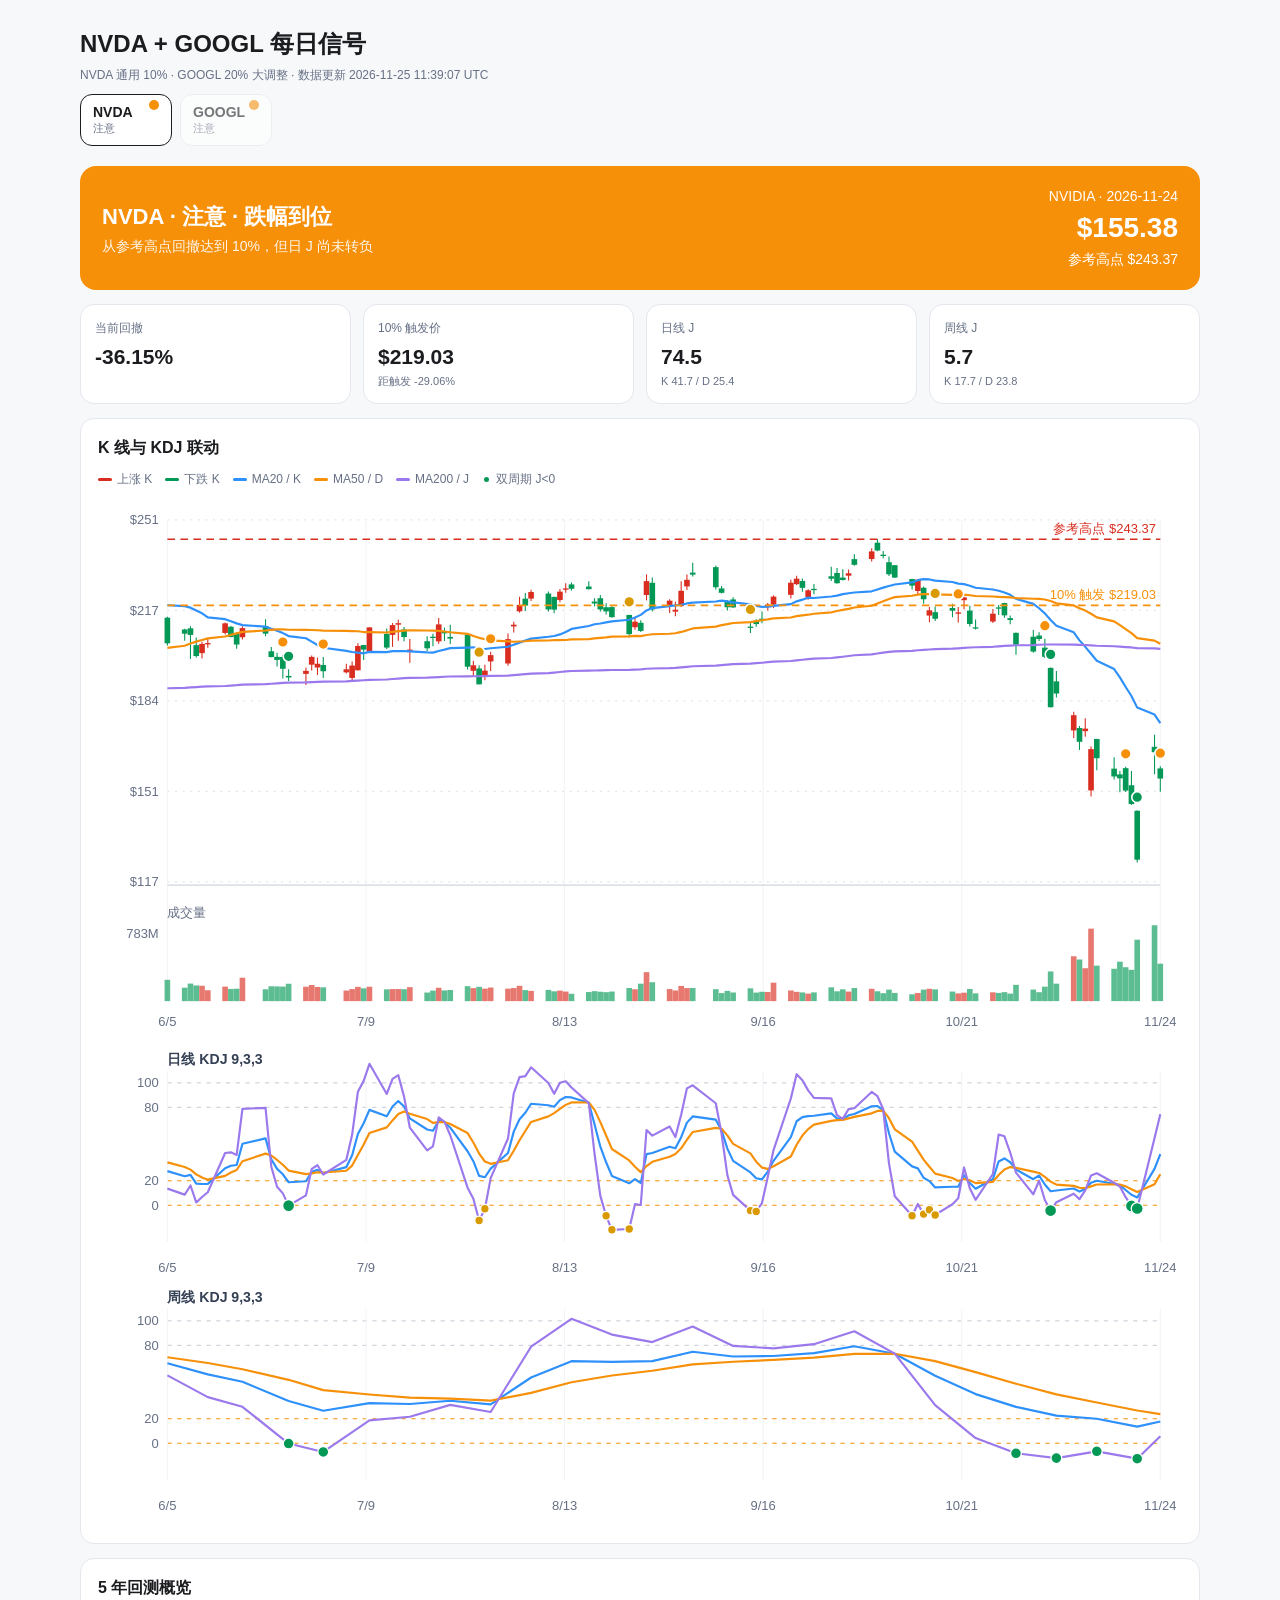
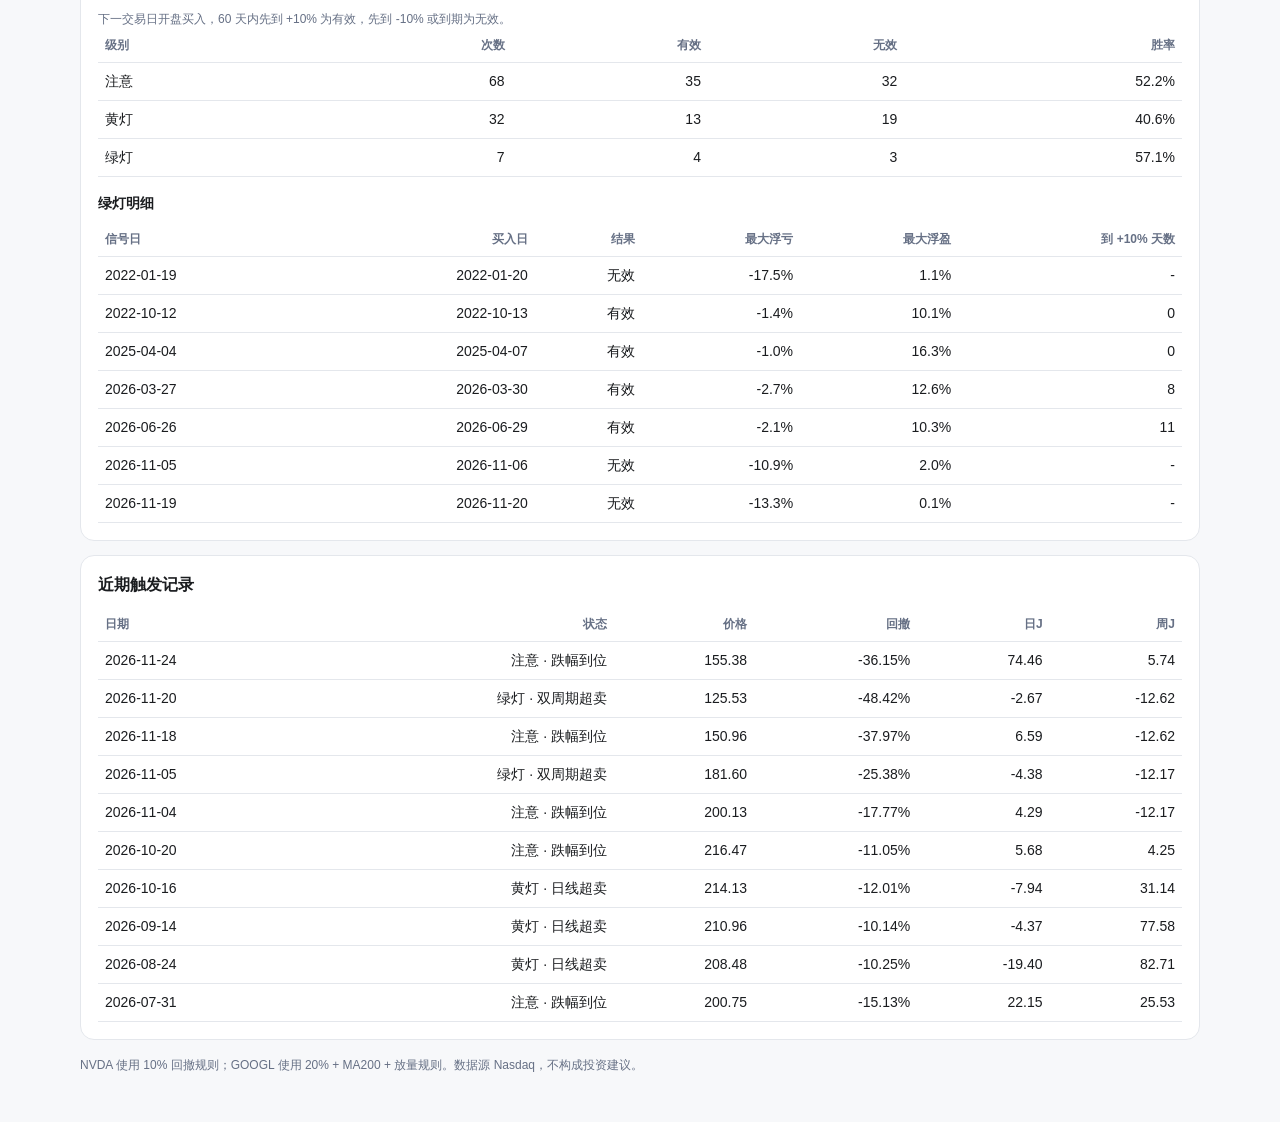
==== signal-dashboard/docs/nvda-googl-dashboard.html @ a25a8b91 "chore(signal): update NVDA GOOGL dashboard" ====
<!doctype html>
<html lang="zh-CN"><head><meta charset="utf-8"><meta name="viewport" content="width=device-width,initial-scale=1,viewport-fit=cover">
<meta name="theme-color" content="#111318"><meta name="apple-mobile-web-app-capable" content="yes">
<meta name="apple-mobile-web-app-status-bar-style" content="black-translucent"><meta name="apple-mobile-web-app-title" content="NVDA/GOOGL">
<link rel="manifest" href="nvda-googl-manifest.webmanifest"><link rel="apple-touch-icon" href="icon-192.png">
<title>NVDA + GOOGL 每日信号</title>
<style>
:root{color-scheme:light dark;--bg:light-dark(#f7f8fa,#111318);--panel:light-dark(#fff,#1b1d23);--text:light-dark(#1a1c1f,#f5f6f7);--muted:light-dark(#667085,#a6acb8);--line:light-dark(#e4e7ec,#30343d)}
*{box-sizing:border-box}body{margin:0;padding:26px 16px 48px;background:var(--bg);color:var(--text);font:14px/1.5 -apple-system,BlinkMacSystemFont,"Segoe UI","PingFang SC",sans-serif}
.wrap{max-width:1120px;margin:0 auto}h1{margin:0 0 4px;font-size:24px}.sub{color:var(--muted);font-size:12px}header{margin-bottom:16px}.tabs{display:flex;gap:8px;overflow-x:auto;padding:10px 0 4px}
.tab{appearance:none;border:1px solid var(--line);background:var(--panel);color:var(--text);border-radius:12px;padding:9px 12px;min-width:92px;text-align:left;cursor:pointer;opacity:.58}.tab.active{opacity:1;border-color:currentColor}.tab b{display:block;font-size:14px}.tab small{color:var(--muted)}.tab-dot{float:right;width:10px;height:10px;border-radius:50%;margin-top:-20px}
.status{display:flex;align-items:center;justify-content:space-between;gap:18px;padding:20px 22px;border-radius:16px;color:#fff;margin-bottom:14px}.status h2{margin:0 0 3px;font-size:22px}.status p{margin:0;opacity:.93}.price{text-align:right;white-space:nowrap}.price strong{display:block;font-size:28px}
.grid{display:grid;grid-template-columns:repeat(4,minmax(0,1fr));gap:12px;margin-bottom:14px}.card,section{background:var(--panel);border:1px solid var(--line);border-radius:14px}.card{padding:14px}.card .label{color:var(--muted);font-size:12px}.card .value{font-size:21px;font-weight:650;margin-top:4px}.card .note{color:var(--muted);font-size:11px}
section{padding:17px;margin-top:14px;overflow-x:auto}section h3{margin:0 0 10px;font-size:16px}section h4{margin:16px 0 8px;font-size:14px}table{width:100%;border-collapse:collapse;font-variant-numeric:tabular-nums}th,td{padding:8px 7px;border-bottom:1px solid var(--line);text-align:right;white-space:nowrap}th:first-child,td:first-child{text-align:left}th{color:var(--muted);font-size:12px}
.chart-legend{display:flex;flex-wrap:wrap;gap:13px;color:var(--muted);font-size:12px;margin-bottom:8px}.chart-legend span{display:inline-flex;align-items:center;gap:5px}.chart-legend i{width:14px;height:3px;border-radius:2px}.chart-legend i.ring{width:9px;height:9px;border:2px solid #fff;border-radius:50%}.chart-scroll{overflow-x:auto}.chart-scroll svg{display:block;min-width:760px;width:100%;height:auto}
.muted{color:var(--muted)}footer{color:var(--muted);font-size:12px;margin-top:16px}
@media(max-width:760px){body{padding:18px 10px 36px}.grid{grid-template-columns:repeat(2,minmax(0,1fr))}.status{align-items:flex-start;flex-direction:column}.price{text-align:left}.tab{min-width:82px}}
@media(max-width:480px){.grid{grid-template-columns:1fr}}
</style></head><body><div class="wrap"><header><h1>NVDA + GOOGL 每日信号</h1><div class="sub">NVDA 通用 10% · GOOGL 20% 大调整 · 数据更新 2026-11-25 11:39:07 UTC</div><div class="tabs"><button type="button" class="tab active" data-symbol="NVDA"><b>NVDA</b><span class="tab-dot" style="background:#f79009"></span><small>注意</small></button><button type="button" class="tab" data-symbol="GOOGL"><b>GOOGL</b><span class="tab-dot" style="background:#f79009"></span><small>注意</small></button></div></header>
<div class="panel" data-panel="NVDA">
  <div class="status" style="background:#f79009">
    <div><h2>NVDA · 注意 · 跌幅到位</h2><p>从参考高点回撤达到 10%，但日 J 尚未转负</p></div>
    <div class="price"><span>NVIDIA · 2026-11-24</span><strong>$155.38</strong><span>参考高点 $243.37</span></div>
  </div>
  <div class="grid">
    <div class="card"><div class="label">当前回撤</div><div class="value">-36.15%</div></div>
    <div class="card"><div class="label">10% 触发价</div><div class="value">$219.03</div><div class="note">距触发 -29.06%</div></div>
    <div class="card"><div class="label">日线 J</div><div class="value">74.5</div><div class="note">K 41.7 / D 25.4</div></div>
    <div class="card"><div class="label">周线 J</div><div class="value">5.7</div><div class="note">K 17.7 / D 23.8</div></div>
  </div>
  <section><h3>K 线与 KDJ 联动</h3><div class="chart-legend">
    <span><i style="background:#d92d20"></i>上涨 K</span><span><i style="background:#039855"></i>下跌 K</span>
    <span><i style="background:#2e90fa"></i>MA20 / K</span><span><i style="background:#f79009"></i>MA50 / D</span>
    <span><i style="background:#9b79ec"></i>MA200 / J</span><span><i class="ring" style="background:#039855"></i>双周期 J&lt;0</span>
  </div><div class="chart-scroll"><svg viewBox="0 0 1000 510" role="img" aria-label="NVDA 日K线、成交量、均线和信号"><rect x="0" y="0" width="1000" height="510" fill="transparent"/><line x1="64" y1="356.00" x2="980" y2="356.00" stroke="#e4e7ec" stroke-width="1" stroke-dasharray="2 5"/><text x="56" y="360.00" text-anchor="end" font-size="12" fill="#667085">$117</text><line x1="64" y1="272.50" x2="980" y2="272.50" stroke="#e4e7ec" stroke-width="1" stroke-dasharray="2 5"/><text x="56" y="276.50" text-anchor="end" font-size="12" fill="#667085">$151</text><line x1="64" y1="189.00" x2="980" y2="189.00" stroke="#e4e7ec" stroke-width="1" stroke-dasharray="2 5"/><text x="56" y="193.00" text-anchor="end" font-size="12" fill="#667085">$184</text><line x1="64" y1="105.50" x2="980" y2="105.50" stroke="#e4e7ec" stroke-width="1" stroke-dasharray="2 5"/><text x="56" y="109.50" text-anchor="end" font-size="12" fill="#667085">$217</text><line x1="64" y1="22.00" x2="980" y2="22.00" stroke="#e4e7ec" stroke-width="1" stroke-dasharray="2 5"/><text x="56" y="26.00" text-anchor="end" font-size="12" fill="#667085">$251</text><line x1="64.00" y1="22" x2="64.00" y2="466" stroke="#f2f4f7" stroke-width="1"/><text x="64.00" y="489" text-anchor="middle" font-size="12" fill="#667085">6/5</text><line x1="247.20" y1="22" x2="247.20" y2="466" stroke="#f2f4f7" stroke-width="1"/><text x="247.20" y="489" text-anchor="middle" font-size="12" fill="#667085">7/9</text><line x1="430.40" y1="22" x2="430.40" y2="466" stroke="#f2f4f7" stroke-width="1"/><text x="430.40" y="489" text-anchor="middle" font-size="12" fill="#667085">8/13</text><line x1="613.60" y1="22" x2="613.60" y2="466" stroke="#f2f4f7" stroke-width="1"/><text x="613.60" y="489" text-anchor="middle" font-size="12" fill="#667085">9/16</text><line x1="796.80" y1="22" x2="796.80" y2="466" stroke="#f2f4f7" stroke-width="1"/><text x="796.80" y="489" text-anchor="middle" font-size="12" fill="#667085">10/21</text><line x1="980.00" y1="22" x2="980.00" y2="466" stroke="#f2f4f7" stroke-width="1"/><text x="980.00" y="489" text-anchor="middle" font-size="12" fill="#667085">11/24</text><line x1="64.00" y1="111.39" x2="64.00" y2="137.83" stroke="#039855" stroke-width="1"/><rect x="61.40" y="112.25" width="5.19" height="23.66" fill="#039855"/><line x1="79.98" y1="122.43" x2="79.98" y2="133.64" stroke="#039855" stroke-width="1"/><rect x="77.38" y="123.16" width="5.19" height="3.86" fill="#039855"/><line x1="85.30" y1="120.10" x2="85.30" y2="150.35" stroke="#039855" stroke-width="1"/><rect x="82.71" y="122.07" width="5.19" height="6.08" fill="#039855"/><line x1="90.63" y1="130.58" x2="90.63" y2="148.90" stroke="#039855" stroke-width="1"/><rect x="88.03" y="137.58" width="5.19" height="10.06" fill="#039855"/><line x1="95.95" y1="134.50" x2="95.95" y2="149.85" stroke="#d92d20" stroke-width="1"/><rect x="93.36" y="136.48" width="5.19" height="8.48" fill="#d92d20"/><line x1="101.28" y1="130.96" x2="101.28" y2="140.07" stroke="#d92d20" stroke-width="1"/><rect x="98.68" y="135.68" width="5.19" height="1.20" fill="#d92d20"/><line x1="117.26" y1="116.81" x2="117.26" y2="127.77" stroke="#d92d20" stroke-width="1"/><rect x="114.66" y="117.46" width="5.19" height="8.86" fill="#d92d20"/><line x1="122.58" y1="119.87" x2="122.58" y2="130.41" stroke="#039855" stroke-width="1"/><rect x="119.99" y="120.65" width="5.19" height="9.46" fill="#039855"/><line x1="127.91" y1="125.59" x2="127.91" y2="140.97" stroke="#039855" stroke-width="1"/><rect x="125.31" y="127.30" width="5.19" height="9.73" fill="#039855"/><line x1="133.23" y1="120.12" x2="133.23" y2="132.39" stroke="#d92d20" stroke-width="1"/><rect x="130.64" y="121.88" width="5.19" height="8.43" fill="#d92d20"/><line x1="154.53" y1="113.60" x2="154.53" y2="129.33" stroke="#039855" stroke-width="1"/><rect x="151.94" y="120.00" width="5.19" height="7.00" fill="#039855"/><line x1="159.86" y1="139.24" x2="159.86" y2="148.70" stroke="#039855" stroke-width="1"/><rect x="157.27" y="143.25" width="5.19" height="5.34" fill="#039855"/><line x1="165.19" y1="144.51" x2="165.19" y2="157.28" stroke="#039855" stroke-width="1"/><rect x="162.59" y="148.40" width="5.19" height="2.81" fill="#039855"/><line x1="170.51" y1="146.69" x2="170.51" y2="168.44" stroke="#039855" stroke-width="1"/><rect x="167.92" y="148.50" width="5.19" height="10.89" fill="#039855"/><line x1="175.84" y1="159.86" x2="175.84" y2="170.72" stroke="#039855" stroke-width="1"/><rect x="173.24" y="165.96" width="5.19" height="1.48" fill="#039855"/><line x1="191.81" y1="158.28" x2="191.81" y2="174.29" stroke="#d92d20" stroke-width="1"/><rect x="189.22" y="161.32" width="5.19" height="2.81" fill="#d92d20"/><line x1="197.14" y1="147.12" x2="197.14" y2="160.96" stroke="#d92d20" stroke-width="1"/><rect x="194.54" y="148.47" width="5.19" height="7.15" fill="#d92d20"/><line x1="202.47" y1="149.07" x2="202.47" y2="165.13" stroke="#d92d20" stroke-width="1"/><rect x="199.87" y="154.77" width="5.19" height="3.46" fill="#d92d20"/><line x1="207.79" y1="148.56" x2="207.79" y2="167.89" stroke="#039855" stroke-width="1"/><rect x="205.20" y="155.87" width="5.19" height="5.80" fill="#039855"/><line x1="229.09" y1="154.84" x2="229.09" y2="163.77" stroke="#d92d20" stroke-width="1"/><rect x="226.50" y="159.86" width="5.19" height="2.83" fill="#d92d20"/><line x1="234.42" y1="152.69" x2="234.42" y2="170.92" stroke="#d92d20" stroke-width="1"/><rect x="231.82" y="156.40" width="5.19" height="11.44" fill="#d92d20"/><line x1="239.74" y1="135.75" x2="239.74" y2="161.09" stroke="#d92d20" stroke-width="1"/><rect x="237.15" y="138.36" width="5.19" height="22.43" fill="#d92d20"/><line x1="245.07" y1="137.19" x2="245.07" y2="151.31" stroke="#039855" stroke-width="1"/><rect x="242.47" y="137.51" width="5.19" height="4.21" fill="#039855"/><line x1="250.40" y1="121.10" x2="250.40" y2="143.88" stroke="#d92d20" stroke-width="1"/><rect x="247.80" y="121.20" width="5.19" height="22.48" fill="#d92d20"/><line x1="266.37" y1="122.18" x2="266.37" y2="141.17" stroke="#039855" stroke-width="1"/><rect x="263.78" y="127.27" width="5.19" height="12.57" fill="#039855"/><line x1="271.70" y1="117.21" x2="271.70" y2="139.16" stroke="#d92d20" stroke-width="1"/><rect x="269.10" y="119.09" width="5.19" height="9.03" fill="#d92d20"/><line x1="277.02" y1="114.05" x2="277.02" y2="133.54" stroke="#d92d20" stroke-width="1"/><rect x="274.43" y="117.34" width="5.19" height="1.35" fill="#d92d20"/><line x1="282.35" y1="120.90" x2="282.35" y2="134.03" stroke="#039855" stroke-width="1"/><rect x="279.75" y="123.18" width="5.19" height="6.95" fill="#039855"/><line x1="287.67" y1="132.03" x2="287.67" y2="153.79" stroke="#d92d20" stroke-width="1"/><rect x="285.08" y="141.65" width="5.19" height="1.20" fill="#d92d20"/><line x1="303.65" y1="129.28" x2="303.65" y2="142.98" stroke="#039855" stroke-width="1"/><rect x="301.06" y="133.97" width="5.19" height="6.50" fill="#039855"/><line x1="308.98" y1="127.00" x2="308.98" y2="138.64" stroke="#039855" stroke-width="1"/><rect x="306.38" y="129.78" width="5.19" height="1.20" fill="#039855"/><line x1="314.30" y1="112.60" x2="314.30" y2="136.28" stroke="#d92d20" stroke-width="1"/><rect x="311.71" y="118.44" width="5.19" height="15.69" fill="#d92d20"/><line x1="319.63" y1="121.43" x2="319.63" y2="133.74" stroke="#039855" stroke-width="1"/><rect x="317.03" y="124.98" width="5.19" height="1.74" fill="#039855"/><line x1="324.95" y1="118.82" x2="324.95" y2="136.63" stroke="#039855" stroke-width="1"/><rect x="322.36" y="130.01" width="5.19" height="1.53" fill="#039855"/><line x1="340.93" y1="126.75" x2="340.93" y2="160.14" stroke="#039855" stroke-width="1"/><rect x="338.33" y="128.13" width="5.19" height="29.33" fill="#039855"/><line x1="346.26" y1="151.96" x2="346.26" y2="166.91" stroke="#d92d20" stroke-width="1"/><rect x="343.66" y="156.20" width="5.19" height="5.04" fill="#d92d20"/><line x1="351.58" y1="156.04" x2="351.58" y2="173.76" stroke="#039855" stroke-width="1"/><rect x="348.99" y="159.12" width="5.19" height="14.64" fill="#039855"/><line x1="356.91" y1="155.60" x2="356.91" y2="169.97" stroke="#d92d20" stroke-width="1"/><rect x="354.31" y="161.14" width="5.19" height="3.99" fill="#d92d20"/><line x1="362.23" y1="143.68" x2="362.23" y2="161.37" stroke="#d92d20" stroke-width="1"/><rect x="359.64" y="146.82" width="5.19" height="5.79" fill="#d92d20"/><line x1="378.21" y1="126.77" x2="378.21" y2="156.60" stroke="#d92d20" stroke-width="1"/><rect x="375.61" y="132.04" width="5.19" height="22.45" fill="#d92d20"/><line x1="383.53" y1="115.93" x2="383.53" y2="125.99" stroke="#d92d20" stroke-width="1"/><rect x="380.94" y="118.74" width="5.19" height="1.61" fill="#d92d20"/><line x1="388.86" y1="92.95" x2="388.86" y2="107.55" stroke="#d92d20" stroke-width="1"/><rect x="386.27" y="100.48" width="5.19" height="5.92" fill="#d92d20"/><line x1="394.19" y1="89.42" x2="394.19" y2="106.05" stroke="#039855" stroke-width="1"/><rect x="391.59" y="94.68" width="5.19" height="6.37" fill="#039855"/><line x1="399.51" y1="86.58" x2="399.51" y2="96.87" stroke="#d92d20" stroke-width="1"/><rect x="396.92" y="88.59" width="5.19" height="6.07" fill="#d92d20"/><line x1="415.49" y1="88.14" x2="415.49" y2="106.63" stroke="#039855" stroke-width="1"/><rect x="412.89" y="89.99" width="5.19" height="14.68" fill="#039855"/><line x1="420.81" y1="93.00" x2="420.81" y2="108.06" stroke="#039855" stroke-width="1"/><rect x="418.22" y="93.08" width="5.19" height="11.72" fill="#039855"/><line x1="426.14" y1="85.73" x2="426.14" y2="98.02" stroke="#d92d20" stroke-width="1"/><rect x="423.54" y="88.26" width="5.19" height="7.65" fill="#d92d20"/><line x1="431.47" y1="80.38" x2="431.47" y2="89.21" stroke="#d92d20" stroke-width="1"/><rect x="428.87" y="85.23" width="5.19" height="1.20" fill="#d92d20"/><line x1="436.79" y1="79.73" x2="436.79" y2="87.23" stroke="#039855" stroke-width="1"/><rect x="434.20" y="81.55" width="5.19" height="4.03" fill="#039855"/><line x1="452.77" y1="78.65" x2="452.77" y2="86.33" stroke="#039855" stroke-width="1"/><rect x="450.17" y="83.52" width="5.19" height="2.43" fill="#039855"/><line x1="458.09" y1="94.41" x2="458.09" y2="101.81" stroke="#039855" stroke-width="1"/><rect x="455.50" y="97.39" width="5.19" height="1.78" fill="#039855"/><line x1="463.42" y1="91.32" x2="463.42" y2="106.65" stroke="#039855" stroke-width="1"/><rect x="460.82" y="94.33" width="5.19" height="10.31" fill="#039855"/><line x1="468.74" y1="98.87" x2="468.74" y2="109.41" stroke="#039855" stroke-width="1"/><rect x="466.15" y="102.64" width="5.19" height="3.79" fill="#039855"/><line x1="474.07" y1="101.68" x2="474.07" y2="112.32" stroke="#039855" stroke-width="1"/><rect x="471.47" y="102.49" width="5.19" height="9.28" fill="#039855"/><line x1="490.05" y1="109.59" x2="490.05" y2="130.51" stroke="#039855" stroke-width="1"/><rect x="487.45" y="109.74" width="5.19" height="17.69" fill="#039855"/><line x1="495.37" y1="111.74" x2="495.37" y2="123.33" stroke="#d92d20" stroke-width="1"/><rect x="492.78" y="115.96" width="5.19" height="5.08" fill="#d92d20"/><line x1="500.70" y1="114.58" x2="500.70" y2="125.54" stroke="#039855" stroke-width="1"/><rect x="498.10" y="116.99" width="5.19" height="7.48" fill="#039855"/><line x1="506.02" y1="72.26" x2="506.02" y2="96.26" stroke="#d92d20" stroke-width="1"/><rect x="503.43" y="78.50" width="5.19" height="12.84" fill="#d92d20"/><line x1="511.35" y1="75.29" x2="511.35" y2="106.53" stroke="#039855" stroke-width="1"/><rect x="508.75" y="80.06" width="5.19" height="24.61" fill="#039855"/><line x1="527.33" y1="95.26" x2="527.33" y2="108.03" stroke="#d92d20" stroke-width="1"/><rect x="524.73" y="96.57" width="5.19" height="4.79" fill="#d92d20"/><line x1="532.65" y1="97.49" x2="532.65" y2="110.82" stroke="#d92d20" stroke-width="1"/><rect x="530.06" y="104.94" width="5.19" height="1.73" fill="#d92d20"/><line x1="537.98" y1="78.58" x2="537.98" y2="102.34" stroke="#d92d20" stroke-width="1"/><rect x="535.38" y="87.46" width="5.19" height="14.11" fill="#d92d20"/><line x1="543.30" y1="72.43" x2="543.30" y2="86.61" stroke="#d92d20" stroke-width="1"/><rect x="540.71" y="77.32" width="5.19" height="6.10" fill="#d92d20"/><line x1="548.63" y1="61.49" x2="548.63" y2="74.36" stroke="#039855" stroke-width="1"/><rect x="546.03" y="70.70" width="5.19" height="1.83" fill="#039855"/><line x1="569.93" y1="64.13" x2="569.93" y2="86.35" stroke="#039855" stroke-width="1"/><rect x="567.33" y="65.63" width="5.19" height="18.51" fill="#039855"/><line x1="575.26" y1="83.02" x2="575.26" y2="89.84" stroke="#039855" stroke-width="1"/><rect x="572.66" y="85.29" width="5.19" height="4.03" fill="#039855"/><line x1="580.58" y1="96.04" x2="580.58" y2="105.55" stroke="#039855" stroke-width="1"/><rect x="577.99" y="97.21" width="5.19" height="5.43" fill="#039855"/><line x1="585.91" y1="93.50" x2="585.91" y2="103.16" stroke="#039855" stroke-width="1"/><rect x="583.31" y="95.42" width="5.19" height="7.39" fill="#039855"/><line x1="601.88" y1="116.66" x2="601.88" y2="126.29" stroke="#039855" stroke-width="1"/><rect x="599.29" y="120.50" width="5.19" height="1.20" fill="#039855"/><line x1="607.21" y1="113.73" x2="607.21" y2="120.70" stroke="#039855" stroke-width="1"/><rect x="604.61" y="115.14" width="5.19" height="3.02" fill="#039855"/><line x1="612.53" y1="106.65" x2="612.53" y2="117.34" stroke="#039855" stroke-width="1"/><rect x="609.94" y="113.22" width="5.19" height="1.20" fill="#039855"/><line x1="617.86" y1="98.76" x2="617.86" y2="105.68" stroke="#d92d20" stroke-width="1"/><rect x="615.27" y="100.18" width="5.19" height="2.42" fill="#d92d20"/><line x1="623.19" y1="91.67" x2="623.19" y2="103.46" stroke="#d92d20" stroke-width="1"/><rect x="620.59" y="92.83" width="5.19" height="7.33" fill="#d92d20"/><line x1="639.16" y1="77.20" x2="639.16" y2="94.61" stroke="#d92d20" stroke-width="1"/><rect x="636.57" y="80.01" width="5.19" height="11.15" fill="#d92d20"/><line x1="644.49" y1="73.48" x2="644.49" y2="82.22" stroke="#d92d20" stroke-width="1"/><rect x="641.89" y="76.27" width="5.19" height="5.07" fill="#d92d20"/><line x1="649.81" y1="76.07" x2="649.81" y2="88.44" stroke="#039855" stroke-width="1"/><rect x="647.22" y="78.38" width="5.19" height="6.32" fill="#039855"/><line x1="655.14" y1="86.13" x2="655.14" y2="95.79" stroke="#d92d20" stroke-width="1"/><rect x="652.54" y="87.03" width="5.19" height="6.27" fill="#d92d20"/><line x1="660.47" y1="81.11" x2="660.47" y2="90.66" stroke="#039855" stroke-width="1"/><rect x="657.87" y="85.65" width="5.19" height="1.20" fill="#039855"/><line x1="676.44" y1="65.38" x2="676.44" y2="78.35" stroke="#039855" stroke-width="1"/><rect x="673.85" y="74.06" width="5.19" height="2.23" fill="#039855"/><line x1="681.77" y1="66.36" x2="681.77" y2="80.90" stroke="#039855" stroke-width="1"/><rect x="679.17" y="71.00" width="5.19" height="9.43" fill="#039855"/><line x1="687.09" y1="67.49" x2="687.09" y2="78.03" stroke="#039855" stroke-width="1"/><rect x="684.50" y="75.27" width="5.19" height="2.23" fill="#039855"/><line x1="692.42" y1="67.70" x2="692.42" y2="78.05" stroke="#d92d20" stroke-width="1"/><rect x="689.82" y="71.28" width="5.19" height="2.22" fill="#d92d20"/><line x1="697.74" y1="53.67" x2="697.74" y2="64.40" stroke="#039855" stroke-width="1"/><rect x="695.15" y="58.24" width="5.19" height="5.28" fill="#039855"/><line x1="713.72" y1="48.10" x2="713.72" y2="60.51" stroke="#d92d20" stroke-width="1"/><rect x="711.13" y="51.11" width="5.19" height="7.05" fill="#d92d20"/><line x1="719.05" y1="39.89" x2="719.05" y2="51.03" stroke="#039855" stroke-width="1"/><rect x="716.45" y="43.08" width="5.19" height="7.18" fill="#039855"/><line x1="724.37" y1="50.66" x2="724.37" y2="57.43" stroke="#039855" stroke-width="1"/><rect x="721.78" y="54.16" width="5.19" height="1.20" fill="#039855"/><line x1="729.70" y1="55.70" x2="729.70" y2="73.81" stroke="#039855" stroke-width="1"/><rect x="727.10" y="61.09" width="5.19" height="11.14" fill="#039855"/><line x1="735.02" y1="63.60" x2="735.02" y2="75.67" stroke="#039855" stroke-width="1"/><rect x="732.43" y="63.81" width="5.19" height="11.43" fill="#039855"/><line x1="751.00" y1="76.29" x2="751.00" y2="86.23" stroke="#039855" stroke-width="1"/><rect x="748.40" y="76.62" width="5.19" height="6.05" fill="#039855"/><line x1="756.33" y1="76.85" x2="756.33" y2="90.84" stroke="#d92d20" stroke-width="1"/><rect x="753.73" y="77.15" width="5.19" height="10.49" fill="#d92d20"/><line x1="761.65" y1="83.47" x2="761.65" y2="99.43" stroke="#039855" stroke-width="1"/><rect x="759.06" y="84.65" width="5.19" height="10.61" fill="#039855"/><line x1="766.98" y1="102.36" x2="766.98" y2="116.46" stroke="#d92d20" stroke-width="1"/><rect x="764.38" y="105.47" width="5.19" height="4.84" fill="#d92d20"/><line x1="772.30" y1="101.84" x2="772.30" y2="115.28" stroke="#039855" stroke-width="1"/><rect x="769.71" y="107.15" width="5.19" height="6.10" fill="#039855"/><line x1="788.28" y1="99.48" x2="788.28" y2="111.82" stroke="#039855" stroke-width="1"/><rect x="785.68" y="103.30" width="5.19" height="2.52" fill="#039855"/><line x1="793.60" y1="102.39" x2="793.60" y2="116.66" stroke="#d92d20" stroke-width="1"/><rect x="791.01" y="107.38" width="5.19" height="1.23" fill="#d92d20"/><line x1="798.93" y1="93.03" x2="798.93" y2="104.39" stroke="#d92d20" stroke-width="1"/><rect x="796.33" y="93.58" width="5.19" height="2.53" fill="#d92d20"/><line x1="804.26" y1="101.33" x2="804.26" y2="120.45" stroke="#039855" stroke-width="1"/><rect x="801.66" y="105.72" width="5.19" height="12.34" fill="#039855"/><line x1="809.58" y1="113.95" x2="809.58" y2="123.16" stroke="#039855" stroke-width="1"/><rect x="806.99" y="121.13" width="5.19" height="1.20" fill="#039855"/><line x1="825.56" y1="104.17" x2="825.56" y2="117.06" stroke="#d92d20" stroke-width="1"/><rect x="822.96" y="108.56" width="5.19" height="7.26" fill="#d92d20"/><line x1="830.88" y1="100.55" x2="830.88" y2="109.74" stroke="#039855" stroke-width="1"/><rect x="828.29" y="102.76" width="5.19" height="1.20" fill="#039855"/><line x1="836.21" y1="98.55" x2="836.21" y2="112.40" stroke="#039855" stroke-width="1"/><rect x="833.61" y="98.74" width="5.19" height="11.38" fill="#039855"/><line x1="841.53" y1="110.24" x2="841.53" y2="118.39" stroke="#039855" stroke-width="1"/><rect x="838.94" y="112.67" width="5.19" height="1.76" fill="#039855"/><line x1="846.86" y1="125.97" x2="846.86" y2="146.39" stroke="#039855" stroke-width="1"/><rect x="844.27" y="126.27" width="5.19" height="10.79" fill="#039855"/><line x1="862.84" y1="123.67" x2="862.84" y2="144.53" stroke="#039855" stroke-width="1"/><rect x="860.24" y="129.81" width="5.19" height="13.72" fill="#039855"/><line x1="868.16" y1="125.77" x2="868.16" y2="133.82" stroke="#039855" stroke-width="1"/><rect x="865.57" y="128.73" width="5.19" height="3.19" fill="#039855"/><line x1="873.49" y1="131.66" x2="873.49" y2="149.50" stroke="#039855" stroke-width="1"/><rect x="870.89" y="139.92" width="5.19" height="8.45" fill="#039855"/><line x1="878.81" y1="158.10" x2="878.81" y2="195.20" stroke="#039855" stroke-width="1"/><rect x="876.22" y="158.56" width="5.19" height="36.30" fill="#039855"/><line x1="884.14" y1="161.50" x2="884.14" y2="185.78" stroke="#039855" stroke-width="1"/><rect x="881.54" y="171.02" width="5.19" height="11.19" fill="#039855"/><line x1="900.12" y1="199.07" x2="900.12" y2="223.36" stroke="#d92d20" stroke-width="1"/><rect x="897.52" y="202.21" width="5.19" height="14.06" fill="#d92d20"/><line x1="905.44" y1="212.19" x2="905.44" y2="234.27" stroke="#039855" stroke-width="1"/><rect x="902.85" y="214.00" width="5.19" height="12.74" fill="#039855"/><line x1="910.77" y1="205.04" x2="910.77" y2="222.03" stroke="#d92d20" stroke-width="1"/><rect x="908.17" y="214.60" width="5.19" height="2.33" fill="#d92d20"/><line x1="916.09" y1="231.13" x2="916.09" y2="277.14" stroke="#d92d20" stroke-width="1"/><rect x="913.50" y="233.52" width="5.19" height="38.10" fill="#d92d20"/><line x1="921.42" y1="223.96" x2="921.42" y2="253.09" stroke="#039855" stroke-width="1"/><rect x="918.82" y="224.20" width="5.19" height="17.70" fill="#039855"/><line x1="937.40" y1="241.02" x2="937.40" y2="261.57" stroke="#039855" stroke-width="1"/><rect x="934.80" y="251.52" width="5.19" height="7.21" fill="#039855"/><line x1="942.72" y1="253.59" x2="942.72" y2="273.31" stroke="#039855" stroke-width="1"/><rect x="940.13" y="256.84" width="5.19" height="3.60" fill="#039855"/><line x1="948.05" y1="249.80" x2="948.05" y2="273.13" stroke="#039855" stroke-width="1"/><rect x="945.45" y="251.08" width="5.19" height="20.65" fill="#039855"/><line x1="953.37" y1="253.74" x2="953.37" y2="284.90" stroke="#039855" stroke-width="1"/><rect x="950.78" y="266.82" width="5.19" height="17.40" fill="#039855"/><line x1="958.70" y1="289.88" x2="958.70" y2="338.11" stroke="#039855" stroke-width="1"/><rect x="956.10" y="290.39" width="5.19" height="45.13" fill="#039855"/><line x1="974.67" y1="220.20" x2="974.67" y2="256.75" stroke="#039855" stroke-width="1"/><rect x="972.08" y="231.40" width="5.19" height="4.98" fill="#039855"/><line x1="980.00" y1="249.25" x2="980.00" y2="272.88" stroke="#039855" stroke-width="1"/><rect x="977.40" y="251.30" width="5.19" height="9.33" fill="#039855"/><path d="M 64.00,100.77 L 79.98,101.59 L 85.30,103.00 L 90.63,105.56 L 95.95,108.19 L 101.28,112.02 L 117.26,113.63 L 122.58,115.50 L 127.91,117.50 L 133.23,119.11 L 154.53,120.47 L 159.86,122.39 L 165.19,124.38 L 170.51,126.49 L 175.84,129.22 L 191.81,131.24 L 197.14,134.29 L 202.47,137.46 L 207.79,139.95 L 229.09,142.85 L 234.42,143.88 L 239.74,144.44 L 245.07,145.12 L 250.40,143.80 L 266.37,143.97 L 271.70,143.14 L 277.02,143.13 L 282.35,143.14 L 287.67,143.37 L 303.65,144.30 L 308.98,144.47 L 314.30,142.96 L 319.63,141.73 L 324.95,140.34 L 340.93,139.84 L 346.26,139.59 L 351.58,140.85 L 356.91,141.17 L 362.23,140.43 L 378.21,139.04 L 383.53,137.15 L 388.86,135.26 L 394.19,133.23 L 399.51,131.59 L 415.49,129.84 L 420.81,129.12 L 426.14,127.67 L 431.47,125.42 L 436.79,122.62 L 452.77,119.89 L 458.09,118.33 L 463.42,117.64 L 468.74,116.63 L 474.07,115.64 L 490.05,114.14 L 495.37,112.12 L 500.70,109.66 L 506.02,105.53 L 511.35,103.42 L 527.33,101.65 L 532.65,100.96 L 537.98,100.31 L 543.30,99.12 L 548.63,98.32 L 569.93,97.29 L 575.26,96.52 L 580.58,97.24 L 585.91,98.11 L 601.88,99.90 L 607.21,101.51 L 612.53,102.24 L 617.86,102.02 L 623.19,101.34 L 639.16,99.75 L 644.49,97.19 L 649.81,95.63 L 655.14,93.76 L 660.47,94.12 L 676.44,92.70 L 681.77,91.90 L 687.09,90.52 L 692.42,89.71 L 697.74,89.02 L 713.72,87.95 L 719.05,86.26 L 724.37,84.53 L 729.70,83.01 L 735.02,81.63 L 751.00,79.70 L 756.33,77.65 L 761.65,76.72 L 766.98,76.99 L 772.30,78.01 L 788.28,79.30 L 793.60,80.85 L 798.93,81.30 L 804.26,82.85 L 809.58,84.62 L 825.56,86.23 L 830.88,87.40 L 836.21,89.03 L 841.53,91.18 L 846.86,94.86 L 862.84,99.48 L 868.16,103.56 L 873.49,108.25 L 878.81,114.38 L 884.14,119.73 L 900.12,125.71 L 905.44,133.19 L 910.77,139.15 L 916.09,145.55 L 921.42,151.99 L 937.40,159.63 L 942.72,167.29 L 948.05,176.19 L 953.37,184.50 L 958.70,195.22 L 974.67,201.61 L 980.00,209.46" fill="none" stroke="#2e90fa" stroke-width="2" stroke-linejoin="round"/><path d="M 64.00,140.05 L 79.98,138.17 L 85.30,136.13 L 90.63,134.36 L 95.95,132.83 L 101.28,131.36 L 117.26,129.60 L 122.58,128.10 L 127.91,126.77 L 133.23,125.34 L 154.53,124.10 L 159.86,123.52 L 165.19,123.04 L 170.51,123.08 L 175.84,123.39 L 191.81,123.56 L 197.14,123.64 L 202.47,123.87 L 207.79,124.12 L 229.09,124.47 L 234.42,124.61 L 239.74,124.81 L 245.07,125.51 L 250.40,125.62 L 266.37,125.91 L 271.70,125.29 L 277.02,124.59 L 282.35,124.14 L 287.67,123.82 L 303.65,124.05 L 308.98,124.26 L 314.30,124.42 L 319.63,124.96 L 324.95,125.66 L 340.93,127.13 L 346.26,129.07 L 351.58,130.84 L 356.91,132.21 L 362.23,133.21 L 378.21,134.05 L 383.53,134.43 L 388.86,134.24 L 394.19,134.03 L 399.51,133.46 L 415.49,133.29 L 420.81,132.97 L 426.14,132.99 L 431.47,132.86 L 436.79,132.34 L 452.77,132.02 L 458.09,131.29 L 463.42,130.84 L 468.74,130.41 L 474.07,129.69 L 490.05,129.51 L 495.37,129.11 L 500.70,129.25 L 506.02,128.22 L 511.35,127.57 L 527.33,127.07 L 532.65,126.63 L 537.98,125.40 L 543.30,123.93 L 548.63,122.19 L 569.93,120.52 L 575.26,119.08 L 580.58,118.17 L 585.91,117.13 L 601.88,116.32 L 607.21,115.48 L 612.53,114.63 L 617.86,113.87 L 623.19,112.89 L 639.16,112.07 L 644.49,110.80 L 649.81,110.11 L 655.14,109.50 L 660.47,108.61 L 676.44,107.31 L 681.77,106.11 L 687.09,105.05 L 692.42,104.11 L 697.74,102.84 L 713.72,101.23 L 719.05,99.09 L 724.37,97.06 L 729.70,95.03 L 735.02,93.31 L 751.00,92.03 L 756.33,90.93 L 761.65,90.46 L 766.98,90.56 L 772.30,90.80 L 788.28,91.15 L 793.60,91.20 L 798.93,90.98 L 804.26,91.57 L 809.58,92.29 L 825.56,92.75 L 830.88,93.11 L 836.21,93.33 L 841.53,93.52 L 846.86,94.14 L 862.84,94.77 L 868.16,94.86 L 873.49,95.51 L 878.81,96.92 L 884.14,98.99 L 900.12,100.94 L 905.44,103.55 L 910.77,105.74 L 916.09,108.66 L 921.42,111.95 L 937.40,115.67 L 942.72,119.20 L 948.05,122.85 L 953.37,126.48 L 958.70,131.13 L 974.67,133.44 L 980.00,136.29" fill="none" stroke="#f79009" stroke-width="2" stroke-linejoin="round"/><path d="M 64.00,177.36 L 79.98,176.95 L 85.30,176.53 L 90.63,176.25 L 95.95,175.93 L 101.28,175.64 L 117.26,175.25 L 122.58,174.91 L 127.91,174.53 L 133.23,174.03 L 154.53,173.55 L 159.86,173.20 L 165.19,172.80 L 170.51,172.45 L 175.84,172.18 L 191.81,171.96 L 197.14,171.67 L 202.47,171.42 L 207.79,171.21 L 229.09,170.95 L 234.42,170.61 L 239.74,170.26 L 245.07,169.94 L 250.40,169.59 L 266.37,169.28 L 271.70,168.84 L 277.02,168.41 L 282.35,168.04 L 287.67,167.78 L 303.65,167.57 L 308.98,167.32 L 314.30,167.02 L 319.63,166.76 L 324.95,166.49 L 340.93,166.35 L 346.26,166.25 L 351.58,166.28 L 356.91,166.13 L 362.23,165.98 L 378.21,165.64 L 383.53,165.24 L 388.86,164.77 L 394.19,164.32 L 399.51,163.80 L 415.49,163.35 L 420.81,162.88 L 426.14,162.35 L 431.47,161.86 L 436.79,161.44 L 452.77,161.14 L 458.09,160.98 L 463.42,160.80 L 468.74,160.62 L 474.07,160.52 L 490.05,160.40 L 495.37,160.17 L 500.70,159.90 L 506.02,159.40 L 511.35,159.17 L 527.33,158.82 L 532.65,158.53 L 537.98,158.06 L 543.30,157.58 L 548.63,157.03 L 569.93,156.47 L 575.26,156.00 L 580.58,155.53 L 585.91,155.04 L 601.88,154.68 L 607.21,154.25 L 612.53,153.83 L 617.86,153.30 L 623.19,152.77 L 639.16,152.19 L 644.49,151.57 L 649.81,151.04 L 655.14,150.51 L 660.47,150.02 L 676.44,149.47 L 681.77,148.92 L 687.09,148.33 L 692.42,147.63 L 697.74,146.90 L 713.72,146.14 L 719.05,145.28 L 724.37,144.49 L 729.70,143.86 L 735.02,143.29 L 751.00,142.83 L 756.33,142.33 L 761.65,141.94 L 766.98,141.58 L 772.30,141.24 L 788.28,140.86 L 793.60,140.51 L 798.93,140.09 L 804.26,139.78 L 809.58,139.50 L 825.56,139.11 L 830.88,138.70 L 836.21,138.32 L 841.53,137.97 L 846.86,137.70 L 862.84,137.51 L 868.16,137.25 L 873.49,136.98 L 878.81,137.00 L 884.14,136.97 L 900.12,137.09 L 905.44,137.31 L 910.77,137.49 L 916.09,137.81 L 921.42,138.18 L 937.40,138.62 L 942.72,139.00 L 948.05,139.37 L 953.37,139.72 L 958.70,140.30 L 974.67,140.56 L 980.00,140.99" fill="none" stroke="#9b79ec" stroke-width="2" stroke-linejoin="round"/><line x1="64" y1="39.89" x2="980" y2="39.89" stroke="#d92d20" stroke-width="1.5" stroke-dasharray="7 5"/><text x="976" y="33.89" text-anchor="end" font-size="12" fill="#d92d20">参考高点 $243.37</text><line x1="64" y1="100.95" x2="980" y2="100.95" stroke="#f79009" stroke-width="1.5" stroke-dasharray="7 5"/><text x="976" y="94.95" text-anchor="end" font-size="12" fill="#f79009">10% 触发 $219.03</text><circle cx="170.51" cy="134.69" r="5" fill="#f79009" stroke="#ffffff" stroke-width="1.5"><title>注意 · 跌幅到位</title></circle><circle cx="175.84" cy="147.86" r="5" fill="#039855" stroke="#ffffff" stroke-width="1.5"><title>绿灯 · 双周期超卖</title></circle><circle cx="207.79" cy="136.56" r="5" fill="#f79009" stroke="#ffffff" stroke-width="1.5"><title>注意 · 跌幅到位</title></circle><circle cx="351.58" cy="144.04" r="5" fill="#d99a00" stroke="#ffffff" stroke-width="1.5"><title>黄灯 · 日线超卖</title></circle><circle cx="362.23" cy="131.68" r="5" fill="#f79009" stroke="#ffffff" stroke-width="1.5"><title>注意 · 跌幅到位</title></circle><circle cx="490.05" cy="97.59" r="5" fill="#d99a00" stroke="#ffffff" stroke-width="1.5"><title>黄灯 · 日线超卖</title></circle><circle cx="601.88" cy="104.66" r="5" fill="#d99a00" stroke="#ffffff" stroke-width="1.5"><title>黄灯 · 日线超卖</title></circle><circle cx="772.30" cy="89.84" r="5" fill="#d99a00" stroke="#ffffff" stroke-width="1.5"><title>黄灯 · 日线超卖</title></circle><circle cx="793.60" cy="90.39" r="5" fill="#f79009" stroke="#ffffff" stroke-width="1.5"><title>注意 · 跌幅到位</title></circle><circle cx="873.49" cy="119.66" r="5" fill="#f79009" stroke="#ffffff" stroke-width="1.5"><title>注意 · 跌幅到位</title></circle><circle cx="878.81" cy="146.10" r="5" fill="#039855" stroke="#ffffff" stroke-width="1.5"><title>绿灯 · 双周期超卖</title></circle><circle cx="948.05" cy="237.80" r="5" fill="#f79009" stroke="#ffffff" stroke-width="1.5"><title>注意 · 跌幅到位</title></circle><circle cx="958.70" cy="277.88" r="5" fill="#039855" stroke="#ffffff" stroke-width="1.5"><title>绿灯 · 双周期超卖</title></circle><circle cx="980.00" cy="237.25" r="5" fill="#f79009" stroke="#ffffff" stroke-width="1.5"><title>注意 · 跌幅到位</title></circle><rect x="61.40" y="446.35" width="5.19" height="19.65" fill="#039855" fill-opacity="0.64"/><rect x="77.38" y="453.62" width="5.19" height="12.38" fill="#039855" fill-opacity="0.64"/><rect x="82.71" y="449.81" width="5.19" height="16.19" fill="#039855" fill-opacity="0.64"/><rect x="88.03" y="451.53" width="5.19" height="14.47" fill="#039855" fill-opacity="0.64"/><rect x="93.36" y="451.81" width="5.19" height="14.19" fill="#d92d20" fill-opacity="0.64"/><rect x="98.68" y="455.95" width="5.19" height="10.05" fill="#d92d20" fill-opacity="0.64"/><rect x="114.66" y="452.59" width="5.19" height="13.41" fill="#d92d20" fill-opacity="0.64"/><rect x="119.99" y="454.76" width="5.19" height="11.24" fill="#039855" fill-opacity="0.64"/><rect x="125.31" y="454.52" width="5.19" height="11.48" fill="#039855" fill-opacity="0.64"/><rect x="130.64" y="444.42" width="5.19" height="21.58" fill="#d92d20" fill-opacity="0.64"/><rect x="151.94" y="455.08" width="5.19" height="10.92" fill="#039855" fill-opacity="0.64"/><rect x="157.27" y="452.27" width="5.19" height="13.73" fill="#039855" fill-opacity="0.64"/><rect x="162.59" y="452.42" width="5.19" height="13.58" fill="#039855" fill-opacity="0.64"/><rect x="167.92" y="452.56" width="5.19" height="13.44" fill="#039855" fill-opacity="0.64"/><rect x="173.24" y="449.96" width="5.19" height="16.04" fill="#039855" fill-opacity="0.64"/><rect x="189.22" y="452.69" width="5.19" height="13.31" fill="#d92d20" fill-opacity="0.64"/><rect x="194.54" y="451.11" width="5.19" height="14.89" fill="#d92d20" fill-opacity="0.64"/><rect x="199.87" y="452.93" width="5.19" height="13.07" fill="#d92d20" fill-opacity="0.64"/><rect x="205.20" y="453.26" width="5.19" height="12.74" fill="#039855" fill-opacity="0.64"/><rect x="226.50" y="456.25" width="5.19" height="9.75" fill="#d92d20" fill-opacity="0.64"/><rect x="231.82" y="454.89" width="5.19" height="11.11" fill="#d92d20" fill-opacity="0.64"/><rect x="237.15" y="452.81" width="5.19" height="13.19" fill="#d92d20" fill-opacity="0.64"/><rect x="242.47" y="454.19" width="5.19" height="11.81" fill="#039855" fill-opacity="0.64"/><rect x="247.80" y="452.72" width="5.19" height="13.28" fill="#d92d20" fill-opacity="0.64"/><rect x="263.78" y="455.14" width="5.19" height="10.86" fill="#039855" fill-opacity="0.64"/><rect x="269.10" y="454.87" width="5.19" height="11.13" fill="#d92d20" fill-opacity="0.64"/><rect x="274.43" y="454.84" width="5.19" height="11.16" fill="#d92d20" fill-opacity="0.64"/><rect x="279.75" y="455.00" width="5.19" height="11.00" fill="#039855" fill-opacity="0.64"/><rect x="285.08" y="453.09" width="5.19" height="12.91" fill="#d92d20" fill-opacity="0.64"/><rect x="301.06" y="458.07" width="5.19" height="7.93" fill="#039855" fill-opacity="0.64"/><rect x="306.38" y="456.28" width="5.19" height="9.72" fill="#039855" fill-opacity="0.64"/><rect x="311.71" y="453.69" width="5.19" height="12.31" fill="#d92d20" fill-opacity="0.64"/><rect x="317.03" y="456.12" width="5.19" height="9.88" fill="#039855" fill-opacity="0.64"/><rect x="322.36" y="455.73" width="5.19" height="10.27" fill="#039855" fill-opacity="0.64"/><rect x="338.33" y="452.19" width="5.19" height="13.81" fill="#039855" fill-opacity="0.64"/><rect x="343.66" y="454.00" width="5.19" height="12.00" fill="#d92d20" fill-opacity="0.64"/><rect x="348.99" y="452.79" width="5.19" height="13.21" fill="#039855" fill-opacity="0.64"/><rect x="354.31" y="454.46" width="5.19" height="11.54" fill="#d92d20" fill-opacity="0.64"/><rect x="359.64" y="453.48" width="5.19" height="12.52" fill="#d92d20" fill-opacity="0.64"/><rect x="375.61" y="454.51" width="5.19" height="11.49" fill="#d92d20" fill-opacity="0.64"/><rect x="380.94" y="453.93" width="5.19" height="12.07" fill="#d92d20" fill-opacity="0.64"/><rect x="386.27" y="451.85" width="5.19" height="14.15" fill="#d92d20" fill-opacity="0.64"/><rect x="391.59" y="455.81" width="5.19" height="10.19" fill="#039855" fill-opacity="0.64"/><rect x="396.92" y="456.55" width="5.19" height="9.45" fill="#d92d20" fill-opacity="0.64"/><rect x="412.89" y="455.64" width="5.19" height="10.36" fill="#039855" fill-opacity="0.64"/><rect x="418.22" y="456.94" width="5.19" height="9.06" fill="#039855" fill-opacity="0.64"/><rect x="423.54" y="456.27" width="5.19" height="9.73" fill="#d92d20" fill-opacity="0.64"/><rect x="428.87" y="457.16" width="5.19" height="8.84" fill="#d92d20" fill-opacity="0.64"/><rect x="434.20" y="459.23" width="5.19" height="6.77" fill="#039855" fill-opacity="0.64"/><rect x="450.17" y="457.62" width="5.19" height="8.38" fill="#039855" fill-opacity="0.64"/><rect x="455.50" y="456.78" width="5.19" height="9.22" fill="#039855" fill-opacity="0.64"/><rect x="460.82" y="457.34" width="5.19" height="8.66" fill="#039855" fill-opacity="0.64"/><rect x="466.15" y="457.73" width="5.19" height="8.27" fill="#039855" fill-opacity="0.64"/><rect x="471.47" y="457.16" width="5.19" height="8.84" fill="#039855" fill-opacity="0.64"/><rect x="487.45" y="453.91" width="5.19" height="12.09" fill="#039855" fill-opacity="0.64"/><rect x="492.78" y="455.06" width="5.19" height="10.94" fill="#d92d20" fill-opacity="0.64"/><rect x="498.10" y="449.91" width="5.19" height="16.09" fill="#039855" fill-opacity="0.64"/><rect x="503.43" y="439.26" width="5.19" height="26.74" fill="#d92d20" fill-opacity="0.64"/><rect x="508.75" y="448.55" width="5.19" height="17.45" fill="#039855" fill-opacity="0.64"/><rect x="524.73" y="454.85" width="5.19" height="11.15" fill="#d92d20" fill-opacity="0.64"/><rect x="530.06" y="456.18" width="5.19" height="9.82" fill="#d92d20" fill-opacity="0.64"/><rect x="535.38" y="451.95" width="5.19" height="14.05" fill="#d92d20" fill-opacity="0.64"/><rect x="540.71" y="453.95" width="5.19" height="12.05" fill="#d92d20" fill-opacity="0.64"/><rect x="546.03" y="453.89" width="5.19" height="12.11" fill="#039855" fill-opacity="0.64"/><rect x="567.33" y="455.00" width="5.19" height="11.00" fill="#039855" fill-opacity="0.64"/><rect x="572.66" y="458.58" width="5.19" height="7.42" fill="#039855" fill-opacity="0.64"/><rect x="577.99" y="456.54" width="5.19" height="9.46" fill="#039855" fill-opacity="0.64"/><rect x="583.31" y="458.03" width="5.19" height="7.97" fill="#039855" fill-opacity="0.64"/><rect x="599.29" y="454.17" width="5.19" height="11.83" fill="#039855" fill-opacity="0.64"/><rect x="604.61" y="458.12" width="5.19" height="7.88" fill="#039855" fill-opacity="0.64"/><rect x="609.94" y="457.36" width="5.19" height="8.64" fill="#039855" fill-opacity="0.64"/><rect x="615.27" y="457.57" width="5.19" height="8.43" fill="#d92d20" fill-opacity="0.64"/><rect x="620.59" y="448.98" width="5.19" height="17.02" fill="#d92d20" fill-opacity="0.64"/><rect x="636.57" y="456.18" width="5.19" height="9.82" fill="#d92d20" fill-opacity="0.64"/><rect x="641.89" y="457.44" width="5.19" height="8.56" fill="#d92d20" fill-opacity="0.64"/><rect x="647.22" y="457.99" width="5.19" height="8.01" fill="#039855" fill-opacity="0.64"/><rect x="652.54" y="459.07" width="5.19" height="6.93" fill="#d92d20" fill-opacity="0.64"/><rect x="657.87" y="457.95" width="5.19" height="8.05" fill="#039855" fill-opacity="0.64"/><rect x="673.85" y="453.27" width="5.19" height="12.73" fill="#039855" fill-opacity="0.64"/><rect x="679.17" y="456.92" width="5.19" height="9.08" fill="#039855" fill-opacity="0.64"/><rect x="684.50" y="455.11" width="5.19" height="10.89" fill="#039855" fill-opacity="0.64"/><rect x="689.82" y="457.18" width="5.19" height="8.82" fill="#d92d20" fill-opacity="0.64"/><rect x="695.15" y="453.91" width="5.19" height="12.09" fill="#039855" fill-opacity="0.64"/><rect x="711.13" y="454.62" width="5.19" height="11.38" fill="#d92d20" fill-opacity="0.64"/><rect x="716.45" y="456.90" width="5.19" height="9.10" fill="#039855" fill-opacity="0.64"/><rect x="721.78" y="458.69" width="5.19" height="7.31" fill="#039855" fill-opacity="0.64"/><rect x="727.10" y="455.38" width="5.19" height="10.62" fill="#039855" fill-opacity="0.64"/><rect x="732.43" y="458.43" width="5.19" height="7.57" fill="#039855" fill-opacity="0.64"/><rect x="748.40" y="459.68" width="5.19" height="6.32" fill="#039855" fill-opacity="0.64"/><rect x="753.73" y="458.48" width="5.19" height="7.52" fill="#d92d20" fill-opacity="0.64"/><rect x="759.06" y="455.38" width="5.19" height="10.62" fill="#039855" fill-opacity="0.64"/><rect x="764.38" y="454.63" width="5.19" height="11.37" fill="#d92d20" fill-opacity="0.64"/><rect x="769.71" y="455.15" width="5.19" height="10.85" fill="#039855" fill-opacity="0.64"/><rect x="785.68" y="457.17" width="5.19" height="8.83" fill="#039855" fill-opacity="0.64"/><rect x="791.01" y="458.88" width="5.19" height="7.12" fill="#d92d20" fill-opacity="0.64"/><rect x="796.33" y="458.21" width="5.19" height="7.79" fill="#d92d20" fill-opacity="0.64"/><rect x="801.66" y="454.78" width="5.19" height="11.22" fill="#039855" fill-opacity="0.64"/><rect x="806.99" y="458.83" width="5.19" height="7.17" fill="#039855" fill-opacity="0.64"/><rect x="822.96" y="457.88" width="5.19" height="8.12" fill="#d92d20" fill-opacity="0.64"/><rect x="828.29" y="458.41" width="5.19" height="7.59" fill="#039855" fill-opacity="0.64"/><rect x="833.61" y="457.68" width="5.19" height="8.32" fill="#039855" fill-opacity="0.64"/><rect x="838.94" y="459.06" width="5.19" height="6.94" fill="#039855" fill-opacity="0.64"/><rect x="844.27" y="450.94" width="5.19" height="15.06" fill="#039855" fill-opacity="0.64"/><rect x="860.24" y="455.33" width="5.19" height="10.67" fill="#039855" fill-opacity="0.64"/><rect x="865.57" y="457.78" width="5.19" height="8.22" fill="#039855" fill-opacity="0.64"/><rect x="870.89" y="452.67" width="5.19" height="13.33" fill="#039855" fill-opacity="0.64"/><rect x="876.22" y="438.62" width="5.19" height="27.38" fill="#039855" fill-opacity="0.64"/><rect x="881.54" y="449.88" width="5.19" height="16.12" fill="#039855" fill-opacity="0.64"/><rect x="897.52" y="424.61" width="5.19" height="41.39" fill="#d92d20" fill-opacity="0.64"/><rect x="902.85" y="427.60" width="5.19" height="38.40" fill="#039855" fill-opacity="0.64"/><rect x="908.17" y="435.66" width="5.19" height="30.34" fill="#d92d20" fill-opacity="0.64"/><rect x="913.50" y="399.12" width="5.19" height="66.88" fill="#d92d20" fill-opacity="0.64"/><rect x="918.82" y="433.28" width="5.19" height="32.72" fill="#039855" fill-opacity="0.64"/><rect x="934.80" y="436.14" width="5.19" height="29.86" fill="#039855" fill-opacity="0.64"/><rect x="940.13" y="429.60" width="5.19" height="36.40" fill="#039855" fill-opacity="0.64"/><rect x="945.45" y="434.71" width="5.19" height="31.29" fill="#039855" fill-opacity="0.64"/><rect x="950.78" y="437.11" width="5.19" height="28.89" fill="#039855" fill-opacity="0.64"/><rect x="956.10" y="409.34" width="5.19" height="56.66" fill="#039855" fill-opacity="0.64"/><rect x="972.08" y="396.00" width="5.19" height="70.00" fill="#039855" fill-opacity="0.64"/><rect x="977.40" y="431.45" width="5.19" height="34.55" fill="#039855" fill-opacity="0.64"/><text x="56" y="408" text-anchor="end" font-size="12" fill="#667085">783M</text><text x="64" y="388" font-size="12" fill="#667085">成交量</text><line x1="64" y1="359" x2="980" y2="359" stroke="#d0d5dd" stroke-width="1"/></svg><svg viewBox="0 0 1000 220" role="img" aria-label="NVDA 日线 KDJ 9,3,3"><text x="64" y="14" font-size="13" font-weight="600" fill="#344054">日线 KDJ 9,3,3</text><line x1="64" y1="144.14" x2="980" y2="144.14" stroke="#f79009" stroke-width="1" stroke-dasharray="4 5"/><text x="56" y="148.14" text-anchor="end" font-size="12" fill="#667085">0</text><line x1="64" y1="121.57" x2="980" y2="121.57" stroke="#f79009" stroke-width="1" stroke-dasharray="4 5"/><text x="56" y="125.57" text-anchor="end" font-size="12" fill="#667085">20</text><line x1="64" y1="53.86" x2="980" y2="53.86" stroke="#d0d5dd" stroke-width="1" stroke-dasharray="4 5"/><text x="56" y="57.86" text-anchor="end" font-size="12" fill="#667085">80</text><line x1="64" y1="31.29" x2="980" y2="31.29" stroke="#d0d5dd" stroke-width="1" stroke-dasharray="4 5"/><text x="56" y="35.29" text-anchor="end" font-size="12" fill="#667085">100</text><line x1="64.00" y1="20" x2="64.00" y2="178" stroke="#f2f4f7" stroke-width="1"/><text x="64.00" y="206" text-anchor="middle" font-size="12" fill="#667085">6/5</text><line x1="247.20" y1="20" x2="247.20" y2="178" stroke="#f2f4f7" stroke-width="1"/><text x="247.20" y="206" text-anchor="middle" font-size="12" fill="#667085">7/9</text><line x1="430.40" y1="20" x2="430.40" y2="178" stroke="#f2f4f7" stroke-width="1"/><text x="430.40" y="206" text-anchor="middle" font-size="12" fill="#667085">8/13</text><line x1="613.60" y1="20" x2="613.60" y2="178" stroke="#f2f4f7" stroke-width="1"/><text x="613.60" y="206" text-anchor="middle" font-size="12" fill="#667085">9/16</text><line x1="796.80" y1="20" x2="796.80" y2="178" stroke="#f2f4f7" stroke-width="1"/><text x="796.80" y="206" text-anchor="middle" font-size="12" fill="#667085">10/21</text><line x1="980.00" y1="20" x2="980.00" y2="178" stroke="#f2f4f7" stroke-width="1"/><text x="980.00" y="206" text-anchor="middle" font-size="12" fill="#667085">11/24</text><path d="M 64.00,112.66 L 79.98,117.35 L 85.30,116.18 L 90.63,124.26 L 95.95,124.58 L 101.28,124.42 L 117.26,109.99 L 122.58,107.73 L 127.91,107.01 L 133.23,87.45 L 154.53,82.44 L 159.86,101.71 L 165.19,110.62 L 170.51,115.58 L 175.84,122.94 L 191.81,121.97 L 197.14,113.36 L 202.47,111.52 L 207.79,114.57 L 229.09,108.94 L 234.42,98.08 L 239.74,78.36 L 245.07,68.50 L 250.40,56.17 L 266.37,62.02 L 271.70,53.09 L 277.02,48.00 L 282.35,53.06 L 287.67,64.06 L 303.65,74.26 L 308.98,75.42 L 314.30,66.05 L 319.63,67.36 L 324.95,72.63 L 340.93,94.34 L 346.26,103.52 L 351.58,117.06 L 356.91,118.33 L 362.23,110.36 L 378.21,95.96 L 383.53,76.23 L 388.86,64.75 L 394.19,58.79 L 399.51,50.49 L 415.49,51.89 L 420.81,53.24 L 426.14,47.18 L 431.47,44.27 L 436.79,44.70 L 452.77,49.57 L 458.09,69.73 L 463.42,90.17 L 468.74,104.51 L 474.07,117.10 L 490.05,123.88 L 495.37,120.08 L 500.70,123.71 L 506.02,96.94 L 511.35,95.99 L 527.33,90.12 L 532.65,91.62 L 537.98,81.32 L 543.30,67.92 L 548.63,62.19 L 569.93,65.19 L 575.26,75.11 L 580.58,91.88 L 585.91,103.20 L 601.88,113.89 L 607.21,119.26 L 612.53,120.31 L 617.86,113.10 L 623.19,103.19 L 639.16,81.38 L 644.49,66.66 L 649.81,62.86 L 655.14,61.99 L 660.47,61.57 L 676.44,59.37 L 681.77,64.06 L 687.09,65.11 L 692.42,61.13 L 697.74,59.99 L 713.72,52.79 L 719.05,52.60 L 724.37,56.46 L 729.70,77.74 L 735.02,94.68 L 751.00,108.28 L 756.33,110.12 L 761.65,118.83 L 766.98,121.87 L 772.30,127.72 L 788.28,127.11 L 793.60,127.06 L 798.93,116.39 L 804.26,123.61 L 809.58,128.87 L 825.56,120.12 L 830.88,103.82 L 836.21,100.97 L 841.53,104.46 L 846.86,111.11 L 862.84,120.10 L 868.16,116.73 L 873.49,125.04 L 878.81,131.27 L 884.14,130.51 L 900.12,128.68 L 905.44,131.55 L 910.77,129.06 L 916.09,123.39 L 921.42,121.55 L 937.40,124.32 L 942.72,125.65 L 948.05,130.05 L 953.37,134.45 L 958.70,136.95 L 974.67,110.59 L 980.00,97.06" fill="none" stroke="#2e90fa" stroke-width="2" stroke-linejoin="round"/><path d="M 64.00,104.60 L 79.98,108.85 L 85.30,111.29 L 90.63,115.62 L 95.95,118.60 L 101.28,120.54 L 117.26,117.02 L 122.58,113.93 L 127.91,111.62 L 133.23,103.56 L 154.53,96.52 L 159.86,98.25 L 165.19,102.38 L 170.51,106.78 L 175.84,112.17 L 191.81,115.43 L 197.14,114.74 L 202.47,113.67 L 207.79,113.97 L 229.09,112.29 L 234.42,107.56 L 239.74,97.83 L 245.07,88.05 L 250.40,77.42 L 266.37,72.29 L 271.70,65.89 L 277.02,59.93 L 282.35,57.64 L 287.67,59.78 L 303.65,64.61 L 308.98,68.21 L 314.30,67.49 L 319.63,67.45 L 324.95,69.17 L 340.93,77.56 L 346.26,86.22 L 351.58,96.50 L 356.91,103.78 L 362.23,105.97 L 378.21,102.63 L 383.53,93.83 L 388.86,84.14 L 394.19,75.69 L 399.51,67.29 L 415.49,62.16 L 420.81,59.18 L 426.14,55.18 L 431.47,51.55 L 436.79,49.26 L 452.77,49.36 L 458.09,56.15 L 463.42,67.49 L 468.74,79.83 L 474.07,92.25 L 490.05,102.80 L 495.37,108.56 L 500.70,113.61 L 506.02,108.05 L 511.35,104.03 L 527.33,99.39 L 532.65,96.80 L 537.98,91.64 L 543.30,83.73 L 548.63,76.55 L 569.93,72.77 L 575.26,73.55 L 580.58,79.66 L 585.91,87.51 L 601.88,96.30 L 607.21,103.95 L 612.53,109.41 L 617.86,110.64 L 623.19,108.16 L 639.16,99.23 L 644.49,88.37 L 649.81,79.87 L 655.14,73.91 L 660.47,69.79 L 676.44,66.32 L 681.77,65.57 L 687.09,65.41 L 692.42,63.98 L 697.74,62.65 L 713.72,59.36 L 719.05,57.11 L 724.37,56.89 L 729.70,63.84 L 735.02,74.12 L 751.00,85.51 L 756.33,93.71 L 761.65,102.08 L 766.98,108.68 L 772.30,115.02 L 788.28,119.05 L 793.60,121.72 L 798.93,119.94 L 804.26,121.17 L 809.58,123.73 L 825.56,122.53 L 830.88,116.29 L 836.21,111.19 L 841.53,108.94 L 846.86,109.67 L 862.84,113.15 L 868.16,114.34 L 873.49,117.91 L 878.81,122.36 L 884.14,125.08 L 900.12,126.28 L 905.44,128.03 L 910.77,128.38 L 916.09,126.71 L 921.42,124.99 L 937.40,124.77 L 942.72,125.06 L 948.05,126.72 L 953.37,129.30 L 958.70,131.85 L 974.67,124.76 L 980.00,115.53" fill="none" stroke="#f79009" stroke-width="2" stroke-linejoin="round"/><path d="M 64.00,128.79 L 79.98,134.36 L 85.30,125.94 L 90.63,141.56 L 95.95,136.52 L 101.28,132.17 L 117.26,95.92 L 122.58,95.35 L 127.91,97.78 L 133.23,55.23 L 154.53,54.28 L 159.86,108.62 L 165.19,127.12 L 170.51,133.20 L 175.84,144.49 L 191.81,135.04 L 197.14,110.59 L 202.47,107.22 L 207.79,115.78 L 229.09,102.25 L 234.42,79.13 L 239.74,39.44 L 245.07,29.40 L 250.40,13.65 L 266.37,41.49 L 271.70,27.50 L 277.02,24.14 L 282.35,43.92 L 287.67,72.62 L 303.65,93.57 L 308.98,89.84 L 314.30,63.16 L 319.63,67.18 L 324.95,79.55 L 340.93,127.90 L 346.26,138.14 L 351.58,158.19 L 356.91,147.43 L 362.23,119.14 L 378.21,82.61 L 383.53,41.03 L 388.86,25.98 L 394.19,24.99 L 399.51,16.88 L 415.49,31.36 L 420.81,41.35 L 426.14,31.18 L 431.47,29.73 L 436.79,35.56 L 452.77,49.97 L 458.09,96.88 L 463.42,135.52 L 468.74,153.86 L 474.07,166.80 L 490.05,166.04 L 495.37,143.12 L 500.70,143.92 L 506.02,74.71 L 511.35,79.90 L 527.33,71.57 L 532.65,81.25 L 537.98,60.69 L 543.30,36.29 L 548.63,33.47 L 569.93,50.05 L 575.26,78.24 L 580.58,116.33 L 585.91,134.59 L 601.88,149.07 L 607.21,149.86 L 612.53,142.13 L 617.86,118.01 L 623.19,93.27 L 639.16,45.67 L 644.49,23.24 L 649.81,28.84 L 655.14,38.14 L 660.47,45.11 L 676.44,45.48 L 681.77,61.05 L 687.09,64.49 L 692.42,55.41 L 697.74,54.65 L 713.72,39.64 L 719.05,43.57 L 724.37,55.60 L 729.70,105.53 L 735.02,135.80 L 751.00,153.82 L 756.33,142.94 L 761.65,152.32 L 766.98,148.25 L 772.30,153.10 L 788.28,143.23 L 793.60,137.74 L 798.93,109.28 L 804.26,128.50 L 809.58,139.13 L 825.56,115.30 L 830.88,78.88 L 836.21,80.55 L 841.53,95.50 L 846.86,114.00 L 862.84,134.02 L 868.16,121.52 L 873.49,139.30 L 878.81,149.09 L 884.14,141.36 L 900.12,133.48 L 905.44,138.58 L 910.77,130.42 L 916.09,116.75 L 921.42,114.66 L 937.40,123.42 L 942.72,126.82 L 948.05,136.70 L 953.37,144.75 L 958.70,147.15 L 974.67,82.24 L 980.00,60.11" fill="none" stroke="#9b79ec" stroke-width="2" stroke-linejoin="round"/><circle cx="175.84" cy="144.49" r="5.5" fill="#039855" stroke="#ffffff" stroke-width="1.2"><title>J=-0.3</title></circle><circle cx="351.58" cy="158.19" r="4" fill="#d99a00" stroke="#ffffff" stroke-width="1.2"><title>J=-12.4</title></circle><circle cx="356.91" cy="147.43" r="4" fill="#d99a00" stroke="#ffffff" stroke-width="1.2"><title>J=-2.9</title></circle><circle cx="468.74" cy="153.86" r="4" fill="#d99a00" stroke="#ffffff" stroke-width="1.2"><title>J=-8.6</title></circle><circle cx="474.07" cy="166.80" r="4" fill="#d99a00" stroke="#ffffff" stroke-width="1.2"><title>J=-20.1</title></circle><circle cx="490.05" cy="166.04" r="4" fill="#d99a00" stroke="#ffffff" stroke-width="1.2"><title>J=-19.4</title></circle><circle cx="601.88" cy="149.07" r="4" fill="#d99a00" stroke="#ffffff" stroke-width="1.2"><title>J=-4.4</title></circle><circle cx="607.21" cy="149.86" r="4" fill="#d99a00" stroke="#ffffff" stroke-width="1.2"><title>J=-5.1</title></circle><circle cx="751.00" cy="153.82" r="4" fill="#d99a00" stroke="#ffffff" stroke-width="1.2"><title>J=-8.6</title></circle><circle cx="761.65" cy="152.32" r="4" fill="#d99a00" stroke="#ffffff" stroke-width="1.2"><title>J=-7.2</title></circle><circle cx="766.98" cy="148.25" r="4" fill="#d99a00" stroke="#ffffff" stroke-width="1.2"><title>J=-3.6</title></circle><circle cx="772.30" cy="153.10" r="4" fill="#d99a00" stroke="#ffffff" stroke-width="1.2"><title>J=-7.9</title></circle><circle cx="878.81" cy="149.09" r="5.5" fill="#039855" stroke="#ffffff" stroke-width="1.2"><title>J=-4.4</title></circle><circle cx="953.37" cy="144.75" r="5.5" fill="#039855" stroke="#ffffff" stroke-width="1.2"><title>J=-0.5</title></circle><circle cx="958.70" cy="147.15" r="5.5" fill="#039855" stroke="#ffffff" stroke-width="1.2"><title>J=-2.7</title></circle></svg><svg viewBox="0 0 1000 220" role="img" aria-label="NVDA 周线 KDJ"><text x="64" y="14" font-size="13" font-weight="600" fill="#344054">周线 KDJ 9,3,3</text><line x1="64" y1="144.14" x2="980" y2="144.14" stroke="#f79009" stroke-width="1" stroke-dasharray="4 5"/><text x="56" y="148.14" text-anchor="end" font-size="12" fill="#667085">0</text><line x1="64" y1="121.57" x2="980" y2="121.57" stroke="#f79009" stroke-width="1" stroke-dasharray="4 5"/><text x="56" y="125.57" text-anchor="end" font-size="12" fill="#667085">20</text><line x1="64" y1="53.86" x2="980" y2="53.86" stroke="#d0d5dd" stroke-width="1" stroke-dasharray="4 5"/><text x="56" y="57.86" text-anchor="end" font-size="12" fill="#667085">80</text><line x1="64" y1="31.29" x2="980" y2="31.29" stroke="#d0d5dd" stroke-width="1" stroke-dasharray="4 5"/><text x="56" y="35.29" text-anchor="end" font-size="12" fill="#667085">100</text><line x1="64.00" y1="20" x2="64.00" y2="178" stroke="#f2f4f7" stroke-width="1"/><text x="64.00" y="206" text-anchor="middle" font-size="12" fill="#667085">6/5</text><line x1="247.20" y1="20" x2="247.20" y2="178" stroke="#f2f4f7" stroke-width="1"/><text x="247.20" y="206" text-anchor="middle" font-size="12" fill="#667085">7/9</text><line x1="430.40" y1="20" x2="430.40" y2="178" stroke="#f2f4f7" stroke-width="1"/><text x="430.40" y="206" text-anchor="middle" font-size="12" fill="#667085">8/13</text><line x1="613.60" y1="20" x2="613.60" y2="178" stroke="#f2f4f7" stroke-width="1"/><text x="613.60" y="206" text-anchor="middle" font-size="12" fill="#667085">9/16</text><line x1="796.80" y1="20" x2="796.80" y2="178" stroke="#f2f4f7" stroke-width="1"/><text x="796.80" y="206" text-anchor="middle" font-size="12" fill="#667085">10/21</text><line x1="980.00" y1="20" x2="980.00" y2="178" stroke="#f2f4f7" stroke-width="1"/><text x="980.00" y="206" text-anchor="middle" font-size="12" fill="#667085">11/24</text><path d="M 64.00,70.39 L 101.28,80.57 L 133.23,87.41 L 175.84,105.23 L 207.79,114.15 L 250.40,107.12 L 287.67,107.94 L 324.95,104.92 L 362.23,108.30 L 399.51,83.49 L 436.79,68.41 L 474.07,69.06 L 511.35,68.42 L 548.63,59.74 L 585.91,64.10 L 623.19,63.66 L 660.47,61.02 L 697.74,54.71 L 735.02,61.58 L 772.30,81.93 L 809.58,98.81 L 846.86,110.62 L 884.14,118.65 L 921.42,121.56 L 958.70,128.76 L 980.00,124.12" fill="none" stroke="#2e90fa" stroke-width="2" stroke-linejoin="round"/><path d="M 64.00,64.81 L 101.28,70.07 L 133.23,75.85 L 175.84,85.64 L 207.79,95.14 L 250.40,99.14 L 287.67,102.07 L 324.95,103.02 L 362.23,104.78 L 399.51,97.68 L 436.79,87.92 L 474.07,81.64 L 511.35,77.23 L 548.63,71.40 L 585.91,68.97 L 623.19,67.20 L 660.47,65.14 L 697.74,61.66 L 735.02,61.63 L 772.30,68.40 L 809.58,78.54 L 846.86,89.23 L 884.14,99.04 L 921.42,106.54 L 958.70,113.95 L 980.00,117.34" fill="none" stroke="#f79009" stroke-width="2" stroke-linejoin="round"/><path d="M 64.00,81.53 L 101.28,101.57 L 133.23,110.53 L 175.84,144.41 L 207.79,152.17 L 250.40,123.08 L 287.67,119.68 L 324.95,108.71 L 362.23,115.33 L 399.51,55.10 L 436.79,29.39 L 474.07,43.91 L 511.35,50.80 L 548.63,36.42 L 585.91,54.37 L 623.19,56.59 L 660.47,52.77 L 697.74,40.80 L 735.02,61.46 L 772.30,109.00 L 809.58,139.35 L 846.86,153.40 L 884.14,157.87 L 921.42,151.59 L 958.70,158.38 L 980.00,137.67" fill="none" stroke="#9b79ec" stroke-width="2" stroke-linejoin="round"/><circle cx="175.84" cy="144.41" r="5" fill="#039855" stroke="#ffffff" stroke-width="1.2"><title>周J=-0.2</title></circle><circle cx="207.79" cy="152.17" r="5" fill="#039855" stroke="#ffffff" stroke-width="1.2"><title>周J=-7.1</title></circle><circle cx="846.86" cy="153.40" r="5" fill="#039855" stroke="#ffffff" stroke-width="1.2"><title>周J=-8.2</title></circle><circle cx="884.14" cy="157.87" r="5" fill="#039855" stroke="#ffffff" stroke-width="1.2"><title>周J=-12.2</title></circle><circle cx="921.42" cy="151.59" r="5" fill="#039855" stroke="#ffffff" stroke-width="1.2"><title>周J=-6.6</title></circle><circle cx="958.70" cy="158.38" r="5" fill="#039855" stroke="#ffffff" stroke-width="1.2"><title>周J=-12.6</title></circle></svg></div></section>
  <section><h3>5 年回测概览</h3><div class="sub">下一交易日开盘买入，60 天内先到 +10% 为有效，先到 -10% 或到期为无效。</div>
    <table><thead><tr><th>级别</th><th>次数</th><th>有效</th><th>无效</th><th>胜率</th></tr></thead><tbody><tr><td>注意</td><td>68</td><td>35</td><td>32</td><td>52.2%</td></tr><tr><td>黄灯</td><td>32</td><td>13</td><td>19</td><td>40.6%</td></tr><tr><td>绿灯</td><td>7</td><td>4</td><td>3</td><td>57.1%</td></tr></tbody></table>
    <h4>绿灯明细</h4><table><thead><tr><th>信号日</th><th>买入日</th><th>结果</th><th>最大浮亏</th><th>最大浮盈</th><th>到 +10% 天数</th></tr></thead><tbody><tr><td>2022-01-19</td><td>2022-01-20</td><td>无效</td><td>-17.5%</td><td>1.1%</td><td>-</td></tr><tr><td>2022-10-12</td><td>2022-10-13</td><td>有效</td><td>-1.4%</td><td>10.1%</td><td>0</td></tr><tr><td>2025-04-04</td><td>2025-04-07</td><td>有效</td><td>-1.0%</td><td>16.3%</td><td>0</td></tr><tr><td>2026-03-27</td><td>2026-03-30</td><td>有效</td><td>-2.7%</td><td>12.6%</td><td>8</td></tr><tr><td>2026-06-26</td><td>2026-06-29</td><td>有效</td><td>-2.1%</td><td>10.3%</td><td>11</td></tr><tr><td>2026-11-05</td><td>2026-11-06</td><td>无效</td><td>-10.9%</td><td>2.0%</td><td>-</td></tr><tr><td>2026-11-19</td><td>2026-11-20</td><td>无效</td><td>-13.3%</td><td>0.1%</td><td>-</td></tr></tbody></table>
  </section>
  <section><h3>近期触发记录</h3><table><thead><tr><th>日期</th><th>状态</th><th>价格</th><th>回撤</th><th>日J</th><th>周J</th></tr></thead><tbody><tr><td>2026-11-24</td><td>注意 · 跌幅到位</td><td>155.38</td><td>-36.15%</td><td>74.46</td><td>5.74</td></tr><tr><td>2026-11-20</td><td>绿灯 · 双周期超卖</td><td>125.53</td><td>-48.42%</td><td>-2.67</td><td>-12.62</td></tr><tr><td>2026-11-18</td><td>注意 · 跌幅到位</td><td>150.96</td><td>-37.97%</td><td>6.59</td><td>-12.62</td></tr><tr><td>2026-11-05</td><td>绿灯 · 双周期超卖</td><td>181.60</td><td>-25.38%</td><td>-4.38</td><td>-12.17</td></tr><tr><td>2026-11-04</td><td>注意 · 跌幅到位</td><td>200.13</td><td>-17.77%</td><td>4.29</td><td>-12.17</td></tr><tr><td>2026-10-20</td><td>注意 · 跌幅到位</td><td>216.47</td><td>-11.05%</td><td>5.68</td><td>4.25</td></tr><tr><td>2026-10-16</td><td>黄灯 · 日线超卖</td><td>214.13</td><td>-12.01%</td><td>-7.94</td><td>31.14</td></tr><tr><td>2026-09-14</td><td>黄灯 · 日线超卖</td><td>210.96</td><td>-10.14%</td><td>-4.37</td><td>77.58</td></tr><tr><td>2026-08-24</td><td>黄灯 · 日线超卖</td><td>208.48</td><td>-10.25%</td><td>-19.40</td><td>82.71</td></tr><tr><td>2026-07-31</td><td>注意 · 跌幅到位</td><td>200.75</td><td>-15.13%</td><td>22.15</td><td>25.53</td></tr></tbody></table></section>
</div>

<div class="panel" data-panel="GOOGL" style='display:none'>
  <div class="status" style="background:#f79009">
    <div><h2>GOOGL · 注意 · 跌幅到位</h2><p>从一年高点回撤超过 20%</p></div>
    <div class="price"><span>Google · 2026-11-24</span><strong>$279.05</strong><span>参考高点 $408.61</span></div>
  </div>
  <div class="grid">
    <div class="card"><div class="label">当前回撤</div><div class="value">-31.71%</div></div>
    <div class="card"><div class="label">20% 触发价</div><div class="value">$326.89</div><div class="note">距触发 -14.63%</div></div>
    <div class="card"><div class="label">日线 J</div><div class="value">31.5</div><div class="note">K 28.2 / D 26.5</div></div>
    <div class="card"><div class="label">周线 J</div><div class="value">5.0</div><div class="note">K 13.4 / D 17.7</div></div>
  </div>
  <section><h3>K 线与 KDJ 联动</h3><div class="chart-legend">
    <span><i style="background:#d92d20"></i>上涨 K</span><span><i style="background:#039855"></i>下跌 K</span>
    <span><i style="background:#2e90fa"></i>MA20 / K</span><span><i style="background:#f79009"></i>MA50 / D</span>
    <span><i style="background:#9b79ec"></i>MA200 / J</span><span><i class="ring" style="background:#039855"></i>双周期 J&lt;0</span>
  </div><div class="chart-scroll"><svg viewBox="0 0 1000 510" role="img" aria-label="GOOGL 日K线、成交量、均线和信号"><rect x="0" y="0" width="1000" height="510" fill="transparent"/><line x1="64" y1="356.00" x2="980" y2="356.00" stroke="#e4e7ec" stroke-width="1" stroke-dasharray="2 5"/><text x="56" y="360.00" text-anchor="end" font-size="12" fill="#667085">$256</text><line x1="64" y1="272.50" x2="980" y2="272.50" stroke="#e4e7ec" stroke-width="1" stroke-dasharray="2 5"/><text x="56" y="276.50" text-anchor="end" font-size="12" fill="#667085">$296</text><line x1="64" y1="189.00" x2="980" y2="189.00" stroke="#e4e7ec" stroke-width="1" stroke-dasharray="2 5"/><text x="56" y="193.00" text-anchor="end" font-size="12" fill="#667085">$336</text><line x1="64" y1="105.50" x2="980" y2="105.50" stroke="#e4e7ec" stroke-width="1" stroke-dasharray="2 5"/><text x="56" y="109.50" text-anchor="end" font-size="12" fill="#667085">$377</text><line x1="64" y1="22.00" x2="980" y2="22.00" stroke="#e4e7ec" stroke-width="1" stroke-dasharray="2 5"/><text x="56" y="26.00" text-anchor="end" font-size="12" fill="#667085">$417</text><line x1="64.00" y1="22" x2="64.00" y2="466" stroke="#f2f4f7" stroke-width="1"/><text x="64.00" y="489" text-anchor="middle" font-size="12" fill="#667085">6/5</text><line x1="247.20" y1="22" x2="247.20" y2="466" stroke="#f2f4f7" stroke-width="1"/><text x="247.20" y="489" text-anchor="middle" font-size="12" fill="#667085">7/9</text><line x1="430.40" y1="22" x2="430.40" y2="466" stroke="#f2f4f7" stroke-width="1"/><text x="430.40" y="489" text-anchor="middle" font-size="12" fill="#667085">8/13</text><line x1="613.60" y1="22" x2="613.60" y2="466" stroke="#f2f4f7" stroke-width="1"/><text x="613.60" y="489" text-anchor="middle" font-size="12" fill="#667085">9/16</text><line x1="796.80" y1="22" x2="796.80" y2="466" stroke="#f2f4f7" stroke-width="1"/><text x="796.80" y="489" text-anchor="middle" font-size="12" fill="#667085">10/21</text><line x1="980.00" y1="22" x2="980.00" y2="466" stroke="#f2f4f7" stroke-width="1"/><text x="980.00" y="489" text-anchor="middle" font-size="12" fill="#667085">11/24</text><line x1="64.00" y1="115.34" x2="64.00" y2="131.78" stroke="#d92d20" stroke-width="1"/><rect x="61.40" y="122.67" width="5.19" height="4.52" fill="#d92d20"/><line x1="79.98" y1="127.48" x2="79.98" y2="139.19" stroke="#039855" stroke-width="1"/><rect x="77.38" y="129.59" width="5.19" height="3.86" fill="#039855"/><line x1="85.30" y1="115.34" x2="85.30" y2="145.87" stroke="#039855" stroke-width="1"/><rect x="82.71" y="125.65" width="5.19" height="5.84" fill="#039855"/><line x1="90.63" y1="122.62" x2="90.63" y2="150.20" stroke="#039855" stroke-width="1"/><rect x="88.03" y="133.70" width="5.19" height="14.06" fill="#039855"/><line x1="95.95" y1="142.77" x2="95.95" y2="168.46" stroke="#d92d20" stroke-width="1"/><rect x="93.36" y="144.89" width="5.19" height="3.81" fill="#d92d20"/><line x1="101.28" y1="126.72" x2="101.28" y2="150.74" stroke="#039855" stroke-width="1"/><rect x="98.68" y="134.88" width="5.19" height="6.07" fill="#039855"/><line x1="117.26" y1="113.46" x2="117.26" y2="126.76" stroke="#d92d20" stroke-width="1"/><rect x="114.66" y="120.98" width="5.19" height="2.93" fill="#d92d20"/><line x1="122.58" y1="107.24" x2="122.58" y2="125.71" stroke="#d92d20" stroke-width="1"/><rect x="119.99" y="112.92" width="5.19" height="7.54" fill="#d92d20"/><line x1="127.91" y1="114.82" x2="127.91" y2="136.12" stroke="#039855" stroke-width="1"/><rect x="125.31" y="121.44" width="5.19" height="11.02" fill="#039855"/><line x1="133.23" y1="120.71" x2="133.23" y2="143.04" stroke="#d92d20" stroke-width="1"/><rect x="130.64" y="123.70" width="5.19" height="4.71" fill="#d92d20"/><line x1="154.53" y1="142.52" x2="154.53" y2="178.04" stroke="#039855" stroke-width="1"/><rect x="151.94" y="144.53" width="5.19" height="17.07" fill="#039855"/><line x1="159.86" y1="162.41" x2="159.86" y2="181.18" stroke="#d92d20" stroke-width="1"/><rect x="157.27" y="168.94" width="5.19" height="11.24" fill="#d92d20"/><line x1="165.19" y1="153.76" x2="165.19" y2="177.61" stroke="#039855" stroke-width="1"/><rect x="162.59" y="162.94" width="5.19" height="7.73" fill="#039855"/><line x1="170.51" y1="170.09" x2="170.51" y2="190.19" stroke="#d92d20" stroke-width="1"/><rect x="167.92" y="173.93" width="5.19" height="14.42" fill="#d92d20"/><line x1="175.84" y1="168.46" x2="175.84" y2="201.84" stroke="#039855" stroke-width="1"/><rect x="173.24" y="176.33" width="5.19" height="10.66" fill="#039855"/><line x1="191.81" y1="151.96" x2="191.81" y2="180.21" stroke="#d92d20" stroke-width="1"/><rect x="189.22" y="153.40" width="5.19" height="24.42" fill="#d92d20"/><line x1="197.14" y1="143.14" x2="197.14" y2="160.12" stroke="#d92d20" stroke-width="1"/><rect x="194.54" y="145.72" width="5.19" height="7.24" fill="#d92d20"/><line x1="202.47" y1="134.15" x2="202.47" y2="147.66" stroke="#d92d20" stroke-width="1"/><rect x="199.87" y="137.79" width="5.19" height="5.87" fill="#d92d20"/><line x1="207.79" y1="131.60" x2="207.79" y2="153.88" stroke="#d92d20" stroke-width="1"/><rect x="205.20" y="140.47" width="5.19" height="1.20" fill="#d92d20"/><line x1="229.09" y1="123.91" x2="229.09" y2="145.70" stroke="#d92d20" stroke-width="1"/><rect x="226.50" y="126.95" width="5.19" height="10.14" fill="#d92d20"/><line x1="234.42" y1="113.11" x2="234.42" y2="128.93" stroke="#039855" stroke-width="1"/><rect x="231.82" y="121.56" width="5.19" height="4.21" fill="#039855"/><line x1="239.74" y1="124.10" x2="239.74" y2="144.38" stroke="#039855" stroke-width="1"/><rect x="237.15" y="130.46" width="5.19" height="5.87" fill="#039855"/><line x1="245.07" y1="141.01" x2="245.07" y2="158.71" stroke="#d92d20" stroke-width="1"/><rect x="242.47" y="142.58" width="5.19" height="9.46" fill="#d92d20"/><line x1="250.40" y1="144.79" x2="250.40" y2="155.26" stroke="#039855" stroke-width="1"/><rect x="247.80" y="145.40" width="5.19" height="1.20" fill="#039855"/><line x1="266.37" y1="144.15" x2="266.37" y2="157.33" stroke="#039855" stroke-width="1"/><rect x="263.78" y="148.16" width="5.19" height="7.60" fill="#039855"/><line x1="271.70" y1="139.96" x2="271.70" y2="158.69" stroke="#d92d20" stroke-width="1"/><rect x="269.10" y="141.30" width="5.19" height="17.17" fill="#d92d20"/><line x1="277.02" y1="112.10" x2="277.02" y2="144.92" stroke="#d92d20" stroke-width="1"/><rect x="274.43" y="117.74" width="5.19" height="26.75" fill="#d92d20"/><line x1="282.35" y1="108.75" x2="282.35" y2="156.19" stroke="#039855" stroke-width="1"/><rect x="279.75" y="113.32" width="5.19" height="38.42" fill="#039855"/><line x1="287.67" y1="164.00" x2="287.67" y2="178.79" stroke="#d92d20" stroke-width="1"/><rect x="285.08" y="167.61" width="5.19" height="1.59" fill="#d92d20"/><line x1="303.65" y1="140.95" x2="303.65" y2="159.87" stroke="#d92d20" stroke-width="1"/><rect x="301.06" y="156.83" width="5.19" height="2.29" fill="#d92d20"/><line x1="308.98" y1="158.22" x2="308.98" y2="167.14" stroke="#039855" stroke-width="1"/><rect x="306.38" y="158.22" width="5.19" height="8.61" fill="#039855"/><line x1="314.30" y1="161.07" x2="314.30" y2="178.02" stroke="#039855" stroke-width="1"/><rect x="311.71" y="164.75" width="5.19" height="12.53" fill="#039855"/><line x1="319.63" y1="213.63" x2="319.63" y2="233.44" stroke="#039855" stroke-width="1"/><rect x="317.03" y="220.57" width="5.19" height="7.10" fill="#039855"/><line x1="324.95" y1="214.27" x2="324.95" y2="228.44" stroke="#d92d20" stroke-width="1"/><rect x="322.36" y="223.44" width="5.19" height="2.73" fill="#d92d20"/><line x1="340.93" y1="201.38" x2="340.93" y2="213.71" stroke="#d92d20" stroke-width="1"/><rect x="338.33" y="209.35" width="5.19" height="3.14" fill="#d92d20"/><line x1="346.26" y1="190.10" x2="346.26" y2="213.73" stroke="#d92d20" stroke-width="1"/><rect x="343.66" y="194.59" width="5.19" height="12.00" fill="#d92d20"/><line x1="351.58" y1="176.43" x2="351.58" y2="198.90" stroke="#d92d20" stroke-width="1"/><rect x="348.99" y="188.39" width="5.19" height="4.22" fill="#d92d20"/><line x1="356.91" y1="188.80" x2="356.91" y2="201.55" stroke="#039855" stroke-width="1"/><rect x="354.31" y="193.59" width="5.19" height="1.20" fill="#039855"/><line x1="362.23" y1="143.22" x2="362.23" y2="181.60" stroke="#d92d20" stroke-width="1"/><rect x="359.64" y="148.28" width="5.19" height="31.60" fill="#d92d20"/><line x1="378.21" y1="105.81" x2="378.21" y2="133.37" stroke="#d92d20" stroke-width="1"/><rect x="375.61" y="112.39" width="5.19" height="16.66" fill="#d92d20"/><line x1="383.53" y1="97.91" x2="383.53" y2="124.80" stroke="#d92d20" stroke-width="1"/><rect x="380.94" y="103.84" width="5.19" height="19.48" fill="#d92d20"/><line x1="388.86" y1="89.73" x2="388.86" y2="146.96" stroke="#039855" stroke-width="1"/><rect x="386.27" y="92.08" width="5.19" height="43.19" fill="#039855"/><line x1="394.19" y1="131.77" x2="394.19" y2="146.73" stroke="#039855" stroke-width="1"/><rect x="391.59" y="138.70" width="5.19" height="6.24" fill="#039855"/><line x1="399.51" y1="142.56" x2="399.51" y2="153.14" stroke="#039855" stroke-width="1"/><rect x="396.92" y="147.06" width="5.19" height="5.00" fill="#039855"/><line x1="415.49" y1="145.23" x2="415.49" y2="155.35" stroke="#d92d20" stroke-width="1"/><rect x="412.89" y="145.41" width="5.19" height="4.84" fill="#d92d20"/><line x1="420.81" y1="146.88" x2="420.81" y2="174.59" stroke="#039855" stroke-width="1"/><rect x="418.22" y="148.78" width="5.19" height="24.97" fill="#039855"/><line x1="426.14" y1="168.21" x2="426.14" y2="179.78" stroke="#039855" stroke-width="1"/><rect x="423.54" y="168.56" width="5.19" height="5.72" fill="#039855"/><line x1="431.47" y1="165.22" x2="431.47" y2="173.83" stroke="#d92d20" stroke-width="1"/><rect x="428.87" y="168.46" width="5.19" height="1.22" fill="#d92d20"/><line x1="436.79" y1="160.01" x2="436.79" y2="172.30" stroke="#039855" stroke-width="1"/><rect x="434.20" y="167.55" width="5.19" height="1.86" fill="#039855"/><line x1="452.77" y1="166.62" x2="452.77" y2="177.61" stroke="#039855" stroke-width="1"/><rect x="450.17" y="168.66" width="5.19" height="4.68" fill="#039855"/><line x1="458.09" y1="171.54" x2="458.09" y2="181.20" stroke="#d92d20" stroke-width="1"/><rect x="455.50" y="172.92" width="5.19" height="3.71" fill="#d92d20"/><line x1="463.42" y1="167.70" x2="463.42" y2="180.23" stroke="#d92d20" stroke-width="1"/><rect x="460.82" y="171.85" width="5.19" height="4.68" fill="#d92d20"/><line x1="468.74" y1="173.54" x2="468.74" y2="184.56" stroke="#039855" stroke-width="1"/><rect x="466.15" y="175.28" width="5.19" height="4.94" fill="#039855"/><line x1="474.07" y1="168.79" x2="474.07" y2="180.77" stroke="#d92d20" stroke-width="1"/><rect x="471.47" y="171.64" width="5.19" height="4.64" fill="#d92d20"/><line x1="490.05" y1="157.64" x2="490.05" y2="176.45" stroke="#d92d20" stroke-width="1"/><rect x="487.45" y="164.95" width="5.19" height="9.18" fill="#d92d20"/><line x1="495.37" y1="160.61" x2="495.37" y2="170.03" stroke="#039855" stroke-width="1"/><rect x="492.78" y="161.69" width="5.19" height="5.54" fill="#039855"/><line x1="500.70" y1="167.39" x2="500.70" y2="181.22" stroke="#039855" stroke-width="1"/><rect x="498.10" y="167.92" width="5.19" height="9.54" fill="#039855"/><line x1="506.02" y1="178.11" x2="506.02" y2="184.65" stroke="#d92d20" stroke-width="1"/><rect x="503.43" y="180.25" width="5.19" height="2.02" fill="#d92d20"/><line x1="511.35" y1="162.72" x2="511.35" y2="181.04" stroke="#d92d20" stroke-width="1"/><rect x="508.75" y="167.99" width="5.19" height="12.15" fill="#d92d20"/><line x1="527.33" y1="172.12" x2="527.33" y2="187.47" stroke="#039855" stroke-width="1"/><rect x="524.73" y="173.70" width="5.19" height="9.24" fill="#039855"/><line x1="532.65" y1="187.38" x2="532.65" y2="195.95" stroke="#039855" stroke-width="1"/><rect x="530.06" y="189.86" width="5.19" height="2.02" fill="#039855"/><line x1="537.98" y1="181.60" x2="537.98" y2="196.42" stroke="#d92d20" stroke-width="1"/><rect x="535.38" y="187.54" width="5.19" height="6.32" fill="#d92d20"/><line x1="543.30" y1="171.93" x2="543.30" y2="181.47" stroke="#d92d20" stroke-width="1"/><rect x="540.71" y="176.47" width="5.19" height="3.97" fill="#d92d20"/><line x1="548.63" y1="174.31" x2="548.63" y2="187.61" stroke="#039855" stroke-width="1"/><rect x="546.03" y="176.50" width="5.19" height="8.27" fill="#039855"/><line x1="569.93" y1="182.26" x2="569.93" y2="195.60" stroke="#d92d20" stroke-width="1"/><rect x="567.33" y="184.98" width="5.19" height="6.07" fill="#d92d20"/><line x1="575.26" y1="198.43" x2="575.26" y2="206.59" stroke="#039855" stroke-width="1"/><rect x="572.66" y="198.84" width="5.19" height="2.07" fill="#039855"/><line x1="580.58" y1="195.58" x2="580.58" y2="206.92" stroke="#d92d20" stroke-width="1"/><rect x="577.99" y="196.88" width="5.19" height="9.04" fill="#d92d20"/><line x1="585.91" y1="175.44" x2="585.91" y2="191.86" stroke="#d92d20" stroke-width="1"/><rect x="583.31" y="184.69" width="5.19" height="7.17" fill="#d92d20"/><line x1="601.88" y1="161.13" x2="601.88" y2="177.18" stroke="#d92d20" stroke-width="1"/><rect x="599.29" y="162.20" width="5.19" height="12.95" fill="#d92d20"/><line x1="607.21" y1="164.93" x2="607.21" y2="176.02" stroke="#039855" stroke-width="1"/><rect x="604.61" y="167.55" width="5.19" height="3.76" fill="#039855"/><line x1="612.53" y1="164.25" x2="612.53" y2="180.27" stroke="#039855" stroke-width="1"/><rect x="609.94" y="166.97" width="5.19" height="8.70" fill="#039855"/><line x1="617.86" y1="161.98" x2="617.86" y2="173.57" stroke="#039855" stroke-width="1"/><rect x="615.27" y="163.68" width="5.19" height="2.78" fill="#039855"/><line x1="623.19" y1="141.45" x2="623.19" y2="164.15" stroke="#039855" stroke-width="1"/><rect x="620.59" y="145.86" width="5.19" height="16.04" fill="#039855"/><line x1="639.16" y1="145.23" x2="639.16" y2="162.80" stroke="#d92d20" stroke-width="1"/><rect x="636.57" y="150.68" width="5.19" height="8.94" fill="#d92d20"/><line x1="644.49" y1="131.68" x2="644.49" y2="160.49" stroke="#039855" stroke-width="1"/><rect x="641.89" y="145.14" width="5.19" height="13.40" fill="#039855"/><line x1="649.81" y1="160.94" x2="649.81" y2="186.86" stroke="#039855" stroke-width="1"/><rect x="647.22" y="161.23" width="5.19" height="24.85" fill="#039855"/><line x1="655.14" y1="175.21" x2="655.14" y2="189.82" stroke="#d92d20" stroke-width="1"/><rect x="652.54" y="176.72" width="5.19" height="12.68" fill="#d92d20"/><line x1="660.47" y1="167.08" x2="660.47" y2="179.30" stroke="#d92d20" stroke-width="1"/><rect x="657.87" y="173.50" width="5.19" height="3.24" fill="#d92d20"/><line x1="676.44" y1="174.18" x2="676.44" y2="182.50" stroke="#d92d20" stroke-width="1"/><rect x="673.85" y="175.92" width="5.19" height="4.23" fill="#d92d20"/><line x1="681.77" y1="175.73" x2="681.77" y2="185.69" stroke="#039855" stroke-width="1"/><rect x="679.17" y="177.57" width="5.19" height="2.13" fill="#039855"/><line x1="687.09" y1="155.57" x2="687.09" y2="179.55" stroke="#039855" stroke-width="1"/><rect x="684.50" y="173.02" width="5.19" height="1.20" fill="#039855"/><line x1="692.42" y1="154.29" x2="692.42" y2="190.87" stroke="#039855" stroke-width="1"/><rect x="689.82" y="159.32" width="5.19" height="25.91" fill="#039855"/><line x1="697.74" y1="169.68" x2="697.74" y2="179.20" stroke="#d92d20" stroke-width="1"/><rect x="695.15" y="174.37" width="5.19" height="4.51" fill="#d92d20"/><line x1="713.72" y1="164.89" x2="713.72" y2="176.64" stroke="#d92d20" stroke-width="1"/><rect x="711.13" y="168.23" width="5.19" height="8.01" fill="#d92d20"/><line x1="719.05" y1="162.82" x2="719.05" y2="171.93" stroke="#d92d20" stroke-width="1"/><rect x="716.45" y="165.73" width="5.19" height="1.20" fill="#d92d20"/><line x1="724.37" y1="159.29" x2="724.37" y2="175.26" stroke="#d92d20" stroke-width="1"/><rect x="721.78" y="159.91" width="5.19" height="7.82" fill="#d92d20"/><line x1="729.70" y1="146.84" x2="729.70" y2="168.13" stroke="#039855" stroke-width="1"/><rect x="727.10" y="154.46" width="5.19" height="10.02" fill="#039855"/><line x1="735.02" y1="151.24" x2="735.02" y2="160.30" stroke="#d92d20" stroke-width="1"/><rect x="732.43" y="157.51" width="5.19" height="1.20" fill="#d92d20"/><line x1="751.00" y1="147.52" x2="751.00" y2="159.91" stroke="#d92d20" stroke-width="1"/><rect x="748.40" y="155.32" width="5.19" height="1.78" fill="#d92d20"/><line x1="756.33" y1="143.22" x2="756.33" y2="157.64" stroke="#039855" stroke-width="1"/><rect x="753.73" y="148.08" width="5.19" height="5.06" fill="#039855"/><line x1="761.65" y1="141.53" x2="761.65" y2="168.50" stroke="#039855" stroke-width="1"/><rect x="759.06" y="149.44" width="5.19" height="16.38" fill="#039855"/><line x1="766.98" y1="156.50" x2="766.98" y2="180.34" stroke="#d92d20" stroke-width="1"/><rect x="764.38" y="162.55" width="5.19" height="9.35" fill="#d92d20"/><line x1="772.30" y1="159.58" x2="772.30" y2="183.50" stroke="#039855" stroke-width="1"/><rect x="769.71" y="164.51" width="5.19" height="15.87" fill="#039855"/><line x1="788.28" y1="168.01" x2="788.28" y2="177.77" stroke="#d92d20" stroke-width="1"/><rect x="785.68" y="172.96" width="5.19" height="1.20" fill="#d92d20"/><line x1="793.60" y1="171.74" x2="793.60" y2="184.98" stroke="#039855" stroke-width="1"/><rect x="791.01" y="174.07" width="5.19" height="6.96" fill="#039855"/><line x1="798.93" y1="187.23" x2="798.93" y2="201.46" stroke="#039855" stroke-width="1"/><rect x="796.33" y="187.83" width="5.19" height="4.59" fill="#039855"/><line x1="804.26" y1="199.30" x2="804.26" y2="218.77" stroke="#039855" stroke-width="1"/><rect x="801.66" y="201.31" width="5.19" height="12.88" fill="#039855"/><line x1="809.58" y1="213.55" x2="809.58" y2="222.53" stroke="#039855" stroke-width="1"/><rect x="806.99" y="220.54" width="5.19" height="1.93" fill="#039855"/><line x1="825.56" y1="219.85" x2="825.56" y2="229.92" stroke="#039855" stroke-width="1"/><rect x="822.96" y="221.06" width="5.19" height="8.45" fill="#039855"/><line x1="830.88" y1="214.90" x2="830.88" y2="229.39" stroke="#d92d20" stroke-width="1"/><rect x="828.29" y="221.70" width="5.19" height="7.39" fill="#d92d20"/><line x1="836.21" y1="209.67" x2="836.21" y2="217.42" stroke="#d92d20" stroke-width="1"/><rect x="833.61" y="212.80" width="5.19" height="2.32" fill="#d92d20"/><line x1="841.53" y1="288.31" x2="841.53" y2="304.77" stroke="#039855" stroke-width="1"/><rect x="838.94" y="291.32" width="5.19" height="6.31" fill="#039855"/><line x1="846.86" y1="299.03" x2="846.86" y2="311.88" stroke="#039855" stroke-width="1"/><rect x="844.27" y="303.21" width="5.19" height="2.63" fill="#039855"/><line x1="862.84" y1="291.06" x2="862.84" y2="307.99" stroke="#039855" stroke-width="1"/><rect x="860.24" y="300.44" width="5.19" height="7.17" fill="#039855"/><line x1="868.16" y1="302.20" x2="868.16" y2="311.30" stroke="#039855" stroke-width="1"/><rect x="865.57" y="305.04" width="5.19" height="1.20" fill="#039855"/><line x1="873.49" y1="271.46" x2="873.49" y2="298.49" stroke="#d92d20" stroke-width="1"/><rect x="870.89" y="287.07" width="5.19" height="11.19" fill="#d92d20"/><line x1="878.81" y1="273.30" x2="878.81" y2="311.57" stroke="#039855" stroke-width="1"/><rect x="876.22" y="276.66" width="5.19" height="23.54" fill="#039855"/><line x1="884.14" y1="283.85" x2="884.14" y2="296.04" stroke="#039855" stroke-width="1"/><rect x="881.54" y="295.40" width="5.19" height="1.20" fill="#039855"/><line x1="900.12" y1="271.79" x2="900.12" y2="288.97" stroke="#039855" stroke-width="1"/><rect x="897.52" y="280.63" width="5.19" height="8.05" fill="#039855"/><line x1="905.44" y1="280.69" x2="905.44" y2="293.78" stroke="#039855" stroke-width="1"/><rect x="902.85" y="286.97" width="5.19" height="3.30" fill="#039855"/><line x1="910.77" y1="273.01" x2="910.77" y2="285.94" stroke="#d92d20" stroke-width="1"/><rect x="908.17" y="277.74" width="5.19" height="6.91" fill="#d92d20"/><line x1="916.09" y1="258.92" x2="916.09" y2="277.24" stroke="#d92d20" stroke-width="1"/><rect x="913.50" y="266.89" width="5.19" height="10.18" fill="#d92d20"/><line x1="921.42" y1="253.94" x2="921.42" y2="277.76" stroke="#039855" stroke-width="1"/><rect x="918.82" y="258.05" width="5.19" height="14.89" fill="#039855"/><line x1="937.40" y1="276.31" x2="937.40" y2="299.40" stroke="#039855" stroke-width="1"/><rect x="934.80" y="276.99" width="5.19" height="20.84" fill="#039855"/><line x1="942.72" y1="297.07" x2="942.72" y2="308.70" stroke="#039855" stroke-width="1"/><rect x="940.13" y="298.49" width="5.19" height="6.61" fill="#039855"/><line x1="948.05" y1="295.25" x2="948.05" y2="306.16" stroke="#039855" stroke-width="1"/><rect x="945.45" y="299.84" width="5.19" height="1.20" fill="#039855"/><line x1="953.37" y1="273.65" x2="953.37" y2="321.30" stroke="#039855" stroke-width="1"/><rect x="950.78" y="275.98" width="5.19" height="44.69" fill="#039855"/><line x1="958.70" y1="299.01" x2="958.70" y2="338.11" stroke="#039855" stroke-width="1"/><rect x="956.10" y="316.88" width="5.19" height="19.02" fill="#039855"/><line x1="974.67" y1="294.91" x2="974.67" y2="315.10" stroke="#039855" stroke-width="1"/><rect x="972.08" y="296.69" width="5.19" height="4.49" fill="#039855"/><line x1="980.00" y1="301.84" x2="980.00" y2="313.72" stroke="#039855" stroke-width="1"/><rect x="977.40" y="302.21" width="5.19" height="5.27" fill="#039855"/><path d="M 64.00,87.88 L 79.98,91.75 L 85.30,94.27 L 90.63,97.47 L 95.95,102.10 L 101.28,106.37 L 117.26,109.21 L 122.58,111.65 L 127.91,114.12 L 133.23,116.27 L 154.53,120.20 L 159.86,124.00 L 165.19,128.50 L 170.51,133.16 L 175.84,138.61 L 191.81,141.36 L 197.14,143.33 L 202.47,143.39 L 207.79,143.30 L 229.09,143.89 L 234.42,144.04 L 239.74,144.19 L 245.07,144.74 L 250.40,144.66 L 266.37,145.20 L 271.70,145.22 L 277.02,145.06 L 282.35,147.00 L 287.67,148.75 L 303.65,150.41 L 308.98,150.67 L 314.30,151.09 L 319.63,153.94 L 324.95,156.42 L 340.93,157.53 L 346.26,159.59 L 351.58,161.73 L 356.91,164.57 L 362.23,164.96 L 378.21,164.23 L 383.53,163.14 L 388.86,163.08 L 394.19,163.20 L 399.51,163.50 L 415.49,162.98 L 420.81,164.60 L 426.14,167.43 L 431.47,168.27 L 436.79,168.36 L 452.77,169.18 L 458.09,169.49 L 463.42,169.22 L 468.74,166.84 L 474.07,164.25 L 490.05,162.03 L 495.37,160.66 L 500.70,160.12 L 506.02,159.40 L 511.35,160.38 L 527.33,163.91 L 532.65,168.31 L 537.98,170.93 L 543.30,172.50 L 548.63,174.14 L 569.93,176.12 L 575.26,177.47 L 580.58,178.60 L 585.91,179.42 L 601.88,179.06 L 607.21,178.95 L 612.53,179.09 L 617.86,178.82 L 623.19,177.91 L 639.16,176.86 L 644.49,176.54 L 649.81,177.48 L 655.14,177.44 L 660.47,177.11 L 676.44,177.50 L 681.77,177.34 L 687.09,176.40 L 692.42,176.29 L 697.74,176.18 L 713.72,175.36 L 719.05,174.39 L 724.37,172.34 L 729.70,170.72 L 735.02,169.36 L 751.00,169.02 L 756.33,168.11 L 761.65,167.62 L 766.98,167.42 L 772.30,168.35 L 788.28,169.46 L 793.60,170.59 L 798.93,170.90 L 804.26,172.78 L 809.58,175.23 L 825.56,177.91 L 830.88,180.01 L 836.21,181.99 L 841.53,187.61 L 846.86,194.18 L 862.84,201.15 L 868.16,208.14 L 873.49,214.49 L 878.81,221.28 L 884.14,228.19 L 900.12,234.86 L 905.44,241.71 L 910.77,247.31 L 916.09,252.53 L 921.42,257.15 L 937.40,263.40 L 942.72,269.60 L 948.05,275.00 L 953.37,280.33 L 958.70,286.00 L 974.67,289.58 L 980.00,293.87" fill="none" stroke="#2e90fa" stroke-width="2" stroke-linejoin="round"/><path d="M 64.00,151.64 L 79.98,148.24 L 85.30,144.53 L 90.63,141.10 L 95.95,138.20 L 101.28,135.63 L 117.26,132.59 L 122.58,129.56 L 127.91,127.15 L 133.23,125.06 L 154.53,123.77 L 159.86,122.58 L 165.19,121.59 L 170.51,121.14 L 175.84,121.13 L 191.81,120.40 L 197.14,119.75 L 202.47,118.77 L 207.79,117.63 L 229.09,116.51 L 234.42,115.35 L 239.74,114.62 L 245.07,114.27 L 250.40,113.96 L 266.37,113.86 L 271.70,114.90 L 277.02,115.51 L 282.35,116.70 L 287.67,118.42 L 303.65,120.33 L 308.98,122.43 L 314.30,124.85 L 319.63,127.78 L 324.95,130.57 L 340.93,133.72 L 346.26,136.50 L 351.58,138.98 L 356.91,141.59 L 362.23,142.90 L 378.21,143.53 L 383.53,143.95 L 388.86,144.79 L 394.19,146.08 L 399.51,147.51 L 415.49,148.85 L 420.81,150.36 L 426.14,151.72 L 431.47,152.36 L 436.79,152.90 L 452.77,154.06 L 458.09,155.07 L 463.42,155.84 L 468.74,156.81 L 474.07,157.29 L 490.05,157.69 L 495.37,158.21 L 500.70,159.34 L 506.02,160.69 L 511.35,161.40 L 527.33,162.59 L 532.65,163.19 L 537.98,163.56 L 543.30,163.68 L 548.63,163.90 L 569.93,163.86 L 575.26,164.81 L 580.58,165.83 L 585.91,166.77 L 601.88,167.20 L 607.21,168.09 L 612.53,169.09 L 617.86,169.69 L 623.19,170.08 L 639.16,170.17 L 644.49,170.22 L 649.81,171.12 L 655.14,172.30 L 660.47,172.73 L 676.44,172.90 L 681.77,173.36 L 687.09,173.48 L 692.42,173.64 L 697.74,172.58 L 713.72,171.47 L 719.05,170.60 L 724.37,169.91 L 729.70,169.43 L 735.02,168.69 L 751.00,168.83 L 756.33,169.64 L 761.65,170.88 L 766.98,171.43 L 772.30,172.14 L 788.28,172.55 L 793.60,173.27 L 798.93,173.64 L 804.26,174.44 L 809.58,175.52 L 825.56,176.72 L 830.88,177.69 L 836.21,178.48 L 841.53,181.00 L 846.86,183.51 L 862.84,186.23 L 868.16,189.04 L 873.49,191.44 L 878.81,193.89 L 884.14,196.20 L 900.12,198.62 L 905.44,200.76 L 910.77,202.48 L 916.09,204.07 L 921.42,206.00 L 937.40,208.26 L 942.72,210.66 L 948.05,212.65 L 953.37,215.13 L 958.70,218.15 L 974.67,220.93 L 980.00,223.65" fill="none" stroke="#f79009" stroke-width="2" stroke-linejoin="round"/><path d="M 64.00,255.86 L 79.98,254.17 L 85.30,252.47 L 90.63,250.92 L 95.95,249.38 L 101.28,247.80 L 117.26,246.13 L 122.58,244.46 L 127.91,242.90 L 133.23,241.28 L 154.53,240.06 L 159.86,238.88 L 165.19,237.74 L 170.51,236.61 L 175.84,235.60 L 191.81,234.42 L 197.14,233.21 L 202.47,231.97 L 207.79,230.85 L 229.09,229.66 L 234.42,228.44 L 239.74,227.31 L 245.07,226.23 L 250.40,225.15 L 266.37,224.11 L 271.70,222.95 L 277.02,221.66 L 282.35,220.54 L 287.67,219.48 L 303.65,218.36 L 308.98,217.30 L 314.30,216.31 L 319.63,215.56 L 324.95,214.84 L 340.93,214.01 L 346.26,213.09 L 351.58,212.11 L 356.91,211.10 L 362.23,209.95 L 378.21,208.62 L 383.53,207.32 L 388.86,206.17 L 394.19,205.09 L 399.51,204.08 L 415.49,202.98 L 420.81,202.03 L 426.14,201.09 L 431.47,200.20 L 436.79,199.41 L 452.77,198.62 L 458.09,197.90 L 463.42,197.25 L 468.74,196.63 L 474.07,196.00 L 490.05,195.27 L 495.37,194.63 L 500.70,194.03 L 506.02,193.40 L 511.35,192.81 L 527.33,192.32 L 532.65,191.82 L 537.98,191.21 L 543.30,190.53 L 548.63,189.98 L 569.93,189.42 L 575.26,189.03 L 580.58,188.58 L 585.91,188.18 L 601.88,187.86 L 607.21,187.64 L 612.53,187.41 L 617.86,187.13 L 623.19,186.77 L 639.16,186.36 L 644.49,186.04 L 649.81,185.83 L 655.14,185.61 L 660.47,185.30 L 676.44,185.03 L 681.77,184.82 L 687.09,184.49 L 692.42,184.19 L 697.74,183.83 L 713.72,183.42 L 719.05,182.89 L 724.37,182.40 L 729.70,181.97 L 735.02,181.54 L 751.00,181.14 L 756.33,180.73 L 761.65,180.38 L 766.98,180.01 L 772.30,179.74 L 788.28,179.41 L 793.60,179.15 L 798.93,178.97 L 804.26,178.86 L 809.58,178.88 L 825.56,178.97 L 830.88,179.05 L 836.21,179.13 L 841.53,179.66 L 846.86,180.24 L 862.84,180.80 L 868.16,181.31 L 873.49,181.66 L 878.81,182.13 L 884.14,182.60 L 900.12,183.01 L 905.44,183.49 L 910.77,183.91 L 916.09,184.30 L 921.42,184.73 L 937.40,185.29 L 942.72,185.95 L 948.05,186.54 L 953.37,187.17 L 958.70,187.85 L 974.67,188.27 L 980.00,188.74" fill="none" stroke="#9b79ec" stroke-width="2" stroke-linejoin="round"/><line x1="64" y1="39.89" x2="980" y2="39.89" stroke="#d92d20" stroke-width="1.5" stroke-dasharray="7 5"/><text x="976" y="33.89" text-anchor="end" font-size="12" fill="#d92d20">参考高点 $408.61</text><line x1="64" y1="208.68" x2="980" y2="208.68" stroke="#f79009" stroke-width="1.5" stroke-dasharray="7 5"/><text x="976" y="202.68" text-anchor="end" font-size="12" fill="#f79009">10% 触发 $326.89</text><circle cx="319.63" cy="201.63" r="5" fill="#039855" stroke="#ffffff" stroke-width="1.5"><title>绿灯 · 双周期超卖</title></circle><circle cx="324.95" cy="202.27" r="5" fill="#f79009" stroke="#ffffff" stroke-width="1.5"><title>注意 · 跌幅到位</title></circle><circle cx="953.37" cy="261.65" r="5" fill="#f79009" stroke="#ffffff" stroke-width="1.5"><title>注意 · 跌幅到位</title></circle><circle cx="958.70" cy="287.01" r="5" fill="#039855" stroke="#ffffff" stroke-width="1.5"><title>绿灯 · 双周期超卖</title></circle><circle cx="980.00" cy="289.84" r="5" fill="#f79009" stroke="#ffffff" stroke-width="1.5"><title>注意 · 跌幅到位</title></circle><rect x="61.40" y="447.23" width="5.19" height="18.77" fill="#d92d20" fill-opacity="0.64"/><rect x="77.38" y="452.00" width="5.19" height="14.00" fill="#039855" fill-opacity="0.64"/><rect x="82.71" y="451.20" width="5.19" height="14.80" fill="#039855" fill-opacity="0.64"/><rect x="88.03" y="449.79" width="5.19" height="16.21" fill="#039855" fill-opacity="0.64"/><rect x="93.36" y="448.20" width="5.19" height="17.80" fill="#d92d20" fill-opacity="0.64"/><rect x="98.68" y="453.61" width="5.19" height="12.39" fill="#039855" fill-opacity="0.64"/><rect x="114.66" y="452.11" width="5.19" height="13.89" fill="#d92d20" fill-opacity="0.64"/><rect x="119.99" y="453.54" width="5.19" height="12.46" fill="#d92d20" fill-opacity="0.64"/><rect x="125.31" y="453.71" width="5.19" height="12.29" fill="#039855" fill-opacity="0.64"/><rect x="130.64" y="443.72" width="5.19" height="22.28" fill="#d92d20" fill-opacity="0.64"/><rect x="151.94" y="439.54" width="5.19" height="26.46" fill="#039855" fill-opacity="0.64"/><rect x="157.27" y="448.96" width="5.19" height="17.04" fill="#d92d20" fill-opacity="0.64"/><rect x="162.59" y="443.46" width="5.19" height="22.54" fill="#039855" fill-opacity="0.64"/><rect x="167.92" y="443.68" width="5.19" height="22.32" fill="#d92d20" fill-opacity="0.64"/><rect x="173.24" y="408.54" width="5.19" height="57.46" fill="#039855" fill-opacity="0.64"/><rect x="189.22" y="448.86" width="5.19" height="17.14" fill="#d92d20" fill-opacity="0.64"/><rect x="194.54" y="448.35" width="5.19" height="17.65" fill="#d92d20" fill-opacity="0.64"/><rect x="199.87" y="452.61" width="5.19" height="13.39" fill="#d92d20" fill-opacity="0.64"/><rect x="205.20" y="452.98" width="5.19" height="13.02" fill="#d92d20" fill-opacity="0.64"/><rect x="226.50" y="452.52" width="5.19" height="13.48" fill="#d92d20" fill-opacity="0.64"/><rect x="231.82" y="453.95" width="5.19" height="12.05" fill="#039855" fill-opacity="0.64"/><rect x="237.15" y="454.93" width="5.19" height="11.07" fill="#039855" fill-opacity="0.64"/><rect x="242.47" y="453.61" width="5.19" height="12.39" fill="#d92d20" fill-opacity="0.64"/><rect x="247.80" y="456.91" width="5.19" height="9.09" fill="#039855" fill-opacity="0.64"/><rect x="263.78" y="458.03" width="5.19" height="7.97" fill="#039855" fill-opacity="0.64"/><rect x="269.10" y="456.85" width="5.19" height="9.15" fill="#d92d20" fill-opacity="0.64"/><rect x="274.43" y="451.83" width="5.19" height="14.17" fill="#d92d20" fill-opacity="0.64"/><rect x="279.75" y="445.38" width="5.19" height="20.62" fill="#039855" fill-opacity="0.64"/><rect x="285.08" y="450.99" width="5.19" height="15.01" fill="#d92d20" fill-opacity="0.64"/><rect x="301.06" y="453.61" width="5.19" height="12.39" fill="#d92d20" fill-opacity="0.64"/><rect x="306.38" y="454.29" width="5.19" height="11.71" fill="#039855" fill-opacity="0.64"/><rect x="311.71" y="446.30" width="5.19" height="19.70" fill="#039855" fill-opacity="0.64"/><rect x="317.03" y="431.23" width="5.19" height="34.77" fill="#039855" fill-opacity="0.64"/><rect x="322.36" y="450.07" width="5.19" height="15.93" fill="#d92d20" fill-opacity="0.64"/><rect x="338.33" y="451.74" width="5.19" height="14.26" fill="#d92d20" fill-opacity="0.64"/><rect x="343.66" y="451.22" width="5.19" height="14.78" fill="#d92d20" fill-opacity="0.64"/><rect x="348.99" y="452.22" width="5.19" height="13.78" fill="#d92d20" fill-opacity="0.64"/><rect x="354.31" y="450.89" width="5.19" height="15.11" fill="#039855" fill-opacity="0.64"/><rect x="359.64" y="442.71" width="5.19" height="23.29" fill="#d92d20" fill-opacity="0.64"/><rect x="375.61" y="446.63" width="5.19" height="19.37" fill="#d92d20" fill-opacity="0.64"/><rect x="380.94" y="448.11" width="5.19" height="17.89" fill="#d92d20" fill-opacity="0.64"/><rect x="386.27" y="442.49" width="5.19" height="23.51" fill="#039855" fill-opacity="0.64"/><rect x="391.59" y="453.36" width="5.19" height="12.64" fill="#039855" fill-opacity="0.64"/><rect x="396.92" y="456.05" width="5.19" height="9.95" fill="#039855" fill-opacity="0.64"/><rect x="412.89" y="456.49" width="5.19" height="9.51" fill="#d92d20" fill-opacity="0.64"/><rect x="418.22" y="451.43" width="5.19" height="14.57" fill="#039855" fill-opacity="0.64"/><rect x="423.54" y="453.47" width="5.19" height="12.53" fill="#039855" fill-opacity="0.64"/><rect x="428.87" y="457.05" width="5.19" height="8.95" fill="#d92d20" fill-opacity="0.64"/><rect x="434.20" y="457.08" width="5.19" height="8.92" fill="#039855" fill-opacity="0.64"/><rect x="450.17" y="456.84" width="5.19" height="9.16" fill="#039855" fill-opacity="0.64"/><rect x="455.50" y="456.36" width="5.19" height="9.64" fill="#d92d20" fill-opacity="0.64"/><rect x="460.82" y="456.11" width="5.19" height="9.89" fill="#d92d20" fill-opacity="0.64"/><rect x="466.15" y="456.70" width="5.19" height="9.30" fill="#039855" fill-opacity="0.64"/><rect x="471.47" y="455.56" width="5.19" height="10.44" fill="#d92d20" fill-opacity="0.64"/><rect x="487.45" y="452.81" width="5.19" height="13.19" fill="#d92d20" fill-opacity="0.64"/><rect x="492.78" y="455.66" width="5.19" height="10.34" fill="#039855" fill-opacity="0.64"/><rect x="498.10" y="455.77" width="5.19" height="10.23" fill="#039855" fill-opacity="0.64"/><rect x="503.43" y="454.28" width="5.19" height="11.72" fill="#d92d20" fill-opacity="0.64"/><rect x="508.75" y="453.30" width="5.19" height="12.70" fill="#d92d20" fill-opacity="0.64"/><rect x="524.73" y="449.22" width="5.19" height="16.78" fill="#039855" fill-opacity="0.64"/><rect x="530.06" y="454.31" width="5.19" height="11.69" fill="#039855" fill-opacity="0.64"/><rect x="535.38" y="454.69" width="5.19" height="11.31" fill="#d92d20" fill-opacity="0.64"/><rect x="540.71" y="455.62" width="5.19" height="10.38" fill="#d92d20" fill-opacity="0.64"/><rect x="546.03" y="454.38" width="5.19" height="11.62" fill="#039855" fill-opacity="0.64"/><rect x="567.33" y="454.52" width="5.19" height="11.48" fill="#d92d20" fill-opacity="0.64"/><rect x="572.66" y="449.39" width="5.19" height="16.61" fill="#039855" fill-opacity="0.64"/><rect x="577.99" y="454.20" width="5.19" height="11.80" fill="#d92d20" fill-opacity="0.64"/><rect x="583.31" y="453.62" width="5.19" height="12.38" fill="#d92d20" fill-opacity="0.64"/><rect x="599.29" y="448.01" width="5.19" height="17.99" fill="#d92d20" fill-opacity="0.64"/><rect x="604.61" y="455.02" width="5.19" height="10.98" fill="#039855" fill-opacity="0.64"/><rect x="609.94" y="456.52" width="5.19" height="9.48" fill="#039855" fill-opacity="0.64"/><rect x="615.27" y="456.36" width="5.19" height="9.64" fill="#039855" fill-opacity="0.64"/><rect x="620.59" y="442.14" width="5.19" height="23.86" fill="#039855" fill-opacity="0.64"/><rect x="636.57" y="450.74" width="5.19" height="15.26" fill="#d92d20" fill-opacity="0.64"/><rect x="641.89" y="451.08" width="5.19" height="14.92" fill="#039855" fill-opacity="0.64"/><rect x="647.22" y="448.18" width="5.19" height="17.82" fill="#039855" fill-opacity="0.64"/><rect x="652.54" y="454.09" width="5.19" height="11.91" fill="#d92d20" fill-opacity="0.64"/><rect x="657.87" y="455.04" width="5.19" height="10.96" fill="#d92d20" fill-opacity="0.64"/><rect x="673.85" y="456.32" width="5.19" height="9.68" fill="#d92d20" fill-opacity="0.64"/><rect x="679.17" y="455.45" width="5.19" height="10.55" fill="#039855" fill-opacity="0.64"/><rect x="684.50" y="447.28" width="5.19" height="18.72" fill="#039855" fill-opacity="0.64"/><rect x="689.82" y="449.33" width="5.19" height="16.67" fill="#039855" fill-opacity="0.64"/><rect x="695.15" y="454.09" width="5.19" height="11.91" fill="#d92d20" fill-opacity="0.64"/><rect x="711.13" y="453.16" width="5.19" height="12.84" fill="#d92d20" fill-opacity="0.64"/><rect x="716.45" y="456.62" width="5.19" height="9.38" fill="#d92d20" fill-opacity="0.64"/><rect x="721.78" y="455.52" width="5.19" height="10.48" fill="#d92d20" fill-opacity="0.64"/><rect x="727.10" y="454.22" width="5.19" height="11.78" fill="#039855" fill-opacity="0.64"/><rect x="732.43" y="457.34" width="5.19" height="8.66" fill="#d92d20" fill-opacity="0.64"/><rect x="748.40" y="456.44" width="5.19" height="9.56" fill="#d92d20" fill-opacity="0.64"/><rect x="753.73" y="454.37" width="5.19" height="11.63" fill="#039855" fill-opacity="0.64"/><rect x="759.06" y="451.96" width="5.19" height="14.04" fill="#039855" fill-opacity="0.64"/><rect x="764.38" y="455.32" width="5.19" height="10.68" fill="#d92d20" fill-opacity="0.64"/><rect x="769.71" y="451.65" width="5.19" height="14.35" fill="#039855" fill-opacity="0.64"/><rect x="785.68" y="456.08" width="5.19" height="9.92" fill="#d92d20" fill-opacity="0.64"/><rect x="791.01" y="456.82" width="5.19" height="9.18" fill="#039855" fill-opacity="0.64"/><rect x="796.33" y="451.39" width="5.19" height="14.61" fill="#039855" fill-opacity="0.64"/><rect x="801.66" y="452.10" width="5.19" height="13.90" fill="#039855" fill-opacity="0.64"/><rect x="806.99" y="457.20" width="5.19" height="8.80" fill="#039855" fill-opacity="0.64"/><rect x="822.96" y="453.98" width="5.19" height="12.02" fill="#039855" fill-opacity="0.64"/><rect x="828.29" y="451.66" width="5.19" height="14.34" fill="#d92d20" fill-opacity="0.64"/><rect x="833.61" y="434.39" width="5.19" height="31.61" fill="#d92d20" fill-opacity="0.64"/><rect x="838.94" y="396.00" width="5.19" height="70.00" fill="#039855" fill-opacity="0.64"/><rect x="844.27" y="433.09" width="5.19" height="32.91" fill="#039855" fill-opacity="0.64"/><rect x="860.24" y="441.70" width="5.19" height="24.30" fill="#039855" fill-opacity="0.64"/><rect x="865.57" y="448.48" width="5.19" height="17.52" fill="#039855" fill-opacity="0.64"/><rect x="870.89" y="440.18" width="5.19" height="25.82" fill="#d92d20" fill-opacity="0.64"/><rect x="876.22" y="439.24" width="5.19" height="26.76" fill="#039855" fill-opacity="0.64"/><rect x="881.54" y="447.79" width="5.19" height="18.21" fill="#039855" fill-opacity="0.64"/><rect x="897.52" y="447.72" width="5.19" height="18.28" fill="#039855" fill-opacity="0.64"/><rect x="902.85" y="451.78" width="5.19" height="14.22" fill="#039855" fill-opacity="0.64"/><rect x="908.17" y="452.91" width="5.19" height="13.09" fill="#d92d20" fill-opacity="0.64"/><rect x="913.50" y="448.20" width="5.19" height="17.80" fill="#d92d20" fill-opacity="0.64"/><rect x="918.82" y="450.57" width="5.19" height="15.43" fill="#039855" fill-opacity="0.64"/><rect x="934.80" y="448.59" width="5.19" height="17.41" fill="#039855" fill-opacity="0.64"/><rect x="940.13" y="449.88" width="5.19" height="16.12" fill="#039855" fill-opacity="0.64"/><rect x="945.45" y="452.27" width="5.19" height="13.73" fill="#039855" fill-opacity="0.64"/><rect x="950.78" y="441.09" width="5.19" height="24.91" fill="#039855" fill-opacity="0.64"/><rect x="956.10" y="436.78" width="5.19" height="29.22" fill="#039855" fill-opacity="0.64"/><rect x="972.08" y="443.77" width="5.19" height="22.23" fill="#039855" fill-opacity="0.64"/><rect x="977.40" y="449.01" width="5.19" height="16.99" fill="#039855" fill-opacity="0.64"/><text x="56" y="408" text-anchor="end" font-size="12" fill="#667085">140M</text><text x="64" y="388" font-size="12" fill="#667085">成交量</text><line x1="64" y1="359" x2="980" y2="359" stroke="#d0d5dd" stroke-width="1"/></svg><svg viewBox="0 0 1000 220" role="img" aria-label="GOOGL 日线 KDJ 9,3,3"><text x="64" y="14" font-size="13" font-weight="600" fill="#344054">日线 KDJ 9,3,3</text><line x1="64" y1="144.14" x2="980" y2="144.14" stroke="#f79009" stroke-width="1" stroke-dasharray="4 5"/><text x="56" y="148.14" text-anchor="end" font-size="12" fill="#667085">0</text><line x1="64" y1="121.57" x2="980" y2="121.57" stroke="#f79009" stroke-width="1" stroke-dasharray="4 5"/><text x="56" y="125.57" text-anchor="end" font-size="12" fill="#667085">20</text><line x1="64" y1="53.86" x2="980" y2="53.86" stroke="#d0d5dd" stroke-width="1" stroke-dasharray="4 5"/><text x="56" y="57.86" text-anchor="end" font-size="12" fill="#667085">80</text><line x1="64" y1="31.29" x2="980" y2="31.29" stroke="#d0d5dd" stroke-width="1" stroke-dasharray="4 5"/><text x="56" y="35.29" text-anchor="end" font-size="12" fill="#667085">100</text><line x1="64.00" y1="20" x2="64.00" y2="178" stroke="#f2f4f7" stroke-width="1"/><text x="64.00" y="206" text-anchor="middle" font-size="12" fill="#667085">6/5</text><line x1="247.20" y1="20" x2="247.20" y2="178" stroke="#f2f4f7" stroke-width="1"/><text x="247.20" y="206" text-anchor="middle" font-size="12" fill="#667085">7/9</text><line x1="430.40" y1="20" x2="430.40" y2="178" stroke="#f2f4f7" stroke-width="1"/><text x="430.40" y="206" text-anchor="middle" font-size="12" fill="#667085">8/13</text><line x1="613.60" y1="20" x2="613.60" y2="178" stroke="#f2f4f7" stroke-width="1"/><text x="613.60" y="206" text-anchor="middle" font-size="12" fill="#667085">9/16</text><line x1="796.80" y1="20" x2="796.80" y2="178" stroke="#f2f4f7" stroke-width="1"/><text x="796.80" y="206" text-anchor="middle" font-size="12" fill="#667085">10/21</text><line x1="980.00" y1="20" x2="980.00" y2="178" stroke="#f2f4f7" stroke-width="1"/><text x="980.00" y="206" text-anchor="middle" font-size="12" fill="#667085">11/24</text><path d="M 64.00,117.84 L 79.98,121.11 L 85.30,121.21 L 90.63,127.38 L 95.95,119.64 L 101.28,109.37 L 117.26,88.80 L 122.58,73.12 L 127.91,74.67 L 133.23,70.32 L 154.53,86.20 L 159.86,99.28 L 165.19,108.89 L 170.51,113.27 L 175.84,117.65 L 191.81,107.22 L 197.14,95.27 L 202.47,81.86 L 207.79,69.75 L 229.09,58.40 L 234.42,54.73 L 239.74,56.76 L 245.07,60.76 L 250.40,69.44 L 266.37,90.85 L 271.70,94.25 L 277.02,77.81 L 282.35,94.67 L 287.67,105.16 L 303.65,106.36 L 308.98,112.53 L 314.30,122.26 L 319.63,127.81 L 324.95,130.24 L 340.93,127.61 L 346.26,121.40 L 351.58,110.66 L 356.91,106.06 L 362.23,83.25 L 378.21,67.86 L 383.53,57.32 L 388.86,60.99 L 394.19,67.84 L 399.51,74.56 L 415.49,78.87 L 420.81,91.28 L 426.14,105.90 L 431.47,113.92 L 436.79,119.66 L 452.77,125.13 L 458.09,125.17 L 463.42,122.38 L 468.74,125.48 L 474.07,118.80 L 490.05,99.85 L 495.37,90.38 L 500.70,98.39 L 506.02,107.52 L 511.35,96.51 L 527.33,106.68 L 532.65,115.17 L 537.98,116.21 L 543.30,106.17 L 548.63,106.59 L 569.93,106.34 L 575.26,114.07 L 580.58,115.55 L 585.91,101.19 L 601.88,78.77 L 607.21,71.31 L 612.53,69.91 L 617.86,61.41 L 623.19,63.12 L 639.16,57.81 L 644.49,62.41 L 649.81,86.04 L 655.14,96.93 L 660.47,102.11 L 676.44,107.13 L 681.77,112.92 L 687.09,112.56 L 692.42,119.50 L 697.74,117.23 L 713.72,102.92 L 719.05,90.81 L 724.37,76.75 L 729.70,76.66 L 735.02,70.66 L 751.00,64.79 L 756.33,61.45 L 761.65,75.65 L 766.98,81.24 L 772.30,99.41 L 788.28,104.88 L 793.60,114.54 L 798.93,118.73 L 804.26,124.97 L 809.58,131.33 L 825.56,135.43 L 830.88,134.12 L 836.21,128.30 L 841.53,131.62 L 846.86,134.17 L 862.84,136.21 L 868.16,136.71 L 873.49,130.05 L 878.81,130.46 L 884.14,129.04 L 900.12,125.54 L 905.44,111.63 L 910.77,90.69 L 916.09,76.59 L 921.42,73.89 L 937.40,88.34 L 942.72,102.72 L 948.05,110.88 L 953.37,121.62 L 958.70,128.14 L 974.67,116.97 L 980.00,112.34" fill="none" stroke="#2e90fa" stroke-width="2" stroke-linejoin="round"/><path d="M 64.00,121.31 L 79.98,121.24 L 85.30,121.23 L 90.63,123.28 L 95.95,122.07 L 101.28,117.83 L 117.26,108.16 L 122.58,96.48 L 127.91,89.21 L 133.23,82.91 L 154.53,84.01 L 159.86,89.10 L 165.19,95.69 L 170.51,101.55 L 175.84,106.92 L 191.81,107.02 L 197.14,103.10 L 202.47,96.02 L 207.79,87.27 L 229.09,77.64 L 234.42,70.00 L 239.74,65.59 L 245.07,63.98 L 250.40,65.80 L 266.37,74.15 L 271.70,80.85 L 277.02,79.84 L 282.35,84.78 L 287.67,91.57 L 303.65,96.50 L 308.98,101.85 L 314.30,108.65 L 319.63,115.04 L 324.95,120.11 L 340.93,122.61 L 346.26,122.20 L 351.58,118.36 L 356.91,114.26 L 362.23,103.92 L 378.21,91.90 L 383.53,80.37 L 388.86,73.91 L 394.19,71.89 L 399.51,72.78 L 415.49,74.81 L 420.81,80.30 L 426.14,88.83 L 431.47,97.20 L 436.79,104.69 L 452.77,111.50 L 458.09,116.06 L 463.42,118.17 L 468.74,120.60 L 474.07,120.00 L 490.05,113.28 L 495.37,105.65 L 500.70,103.23 L 506.02,104.66 L 511.35,101.94 L 527.33,103.52 L 532.65,107.40 L 537.98,110.34 L 543.30,108.95 L 548.63,108.17 L 569.93,107.56 L 575.26,109.73 L 580.58,111.67 L 585.91,108.18 L 601.88,98.37 L 607.21,89.35 L 612.53,82.87 L 617.86,75.72 L 623.19,71.52 L 639.16,66.95 L 644.49,65.44 L 649.81,72.30 L 655.14,80.51 L 660.47,87.71 L 676.44,94.18 L 681.77,100.43 L 687.09,104.47 L 692.42,109.48 L 697.74,112.06 L 713.72,109.02 L 719.05,102.95 L 724.37,94.21 L 729.70,88.36 L 735.02,82.46 L 751.00,76.57 L 756.33,71.53 L 761.65,72.90 L 766.98,75.68 L 772.30,83.59 L 788.28,90.69 L 793.60,98.64 L 798.93,105.34 L 804.26,111.88 L 809.58,118.37 L 825.56,124.05 L 830.88,127.41 L 836.21,127.71 L 841.53,129.01 L 846.86,130.73 L 862.84,132.56 L 868.16,133.94 L 873.49,132.64 L 878.81,131.92 L 884.14,130.96 L 900.12,129.15 L 905.44,123.31 L 910.77,112.44 L 916.09,100.49 L 921.42,91.62 L 937.40,90.53 L 942.72,94.59 L 948.05,100.02 L 953.37,107.22 L 958.70,114.20 L 974.67,115.12 L 980.00,114.19" fill="none" stroke="#f79009" stroke-width="2" stroke-linejoin="round"/><path d="M 64.00,110.90 L 79.98,120.85 L 85.30,121.18 L 90.63,135.58 L 95.95,114.78 L 101.28,92.44 L 117.26,50.08 L 122.58,26.40 L 127.91,45.60 L 133.23,45.15 L 154.53,90.57 L 159.86,119.65 L 165.19,135.27 L 170.51,136.70 L 175.84,139.12 L 191.81,107.63 L 197.14,79.60 L 202.47,53.54 L 207.79,34.73 L 229.09,19.90 L 234.42,24.17 L 239.74,39.09 L 245.07,54.33 L 250.40,76.72 L 266.37,124.26 L 271.70,121.06 L 277.02,73.77 L 282.35,114.44 L 287.67,132.33 L 303.65,126.07 L 308.98,133.90 L 314.30,149.48 L 319.63,153.37 L 324.95,150.51 L 340.93,137.61 L 346.26,119.79 L 351.58,95.26 L 356.91,89.67 L 362.23,41.90 L 378.21,19.79 L 383.53,11.20 L 388.86,35.15 L 394.19,59.74 L 399.51,78.13 L 415.49,86.99 L 420.81,113.23 L 426.14,140.04 L 431.47,147.37 L 436.79,149.62 L 452.77,152.39 L 458.09,143.39 L 463.42,130.82 L 468.74,135.23 L 474.07,116.40 L 490.05,72.97 L 495.37,59.85 L 500.70,88.71 L 506.02,113.23 L 511.35,85.66 L 527.33,112.99 L 532.65,130.70 L 537.98,127.96 L 543.30,100.62 L 548.63,103.45 L 569.93,103.91 L 575.26,122.75 L 580.58,123.31 L 585.91,87.21 L 601.88,39.56 L 607.21,35.22 L 612.53,43.99 L 617.86,32.81 L 623.19,46.32 L 639.16,39.54 L 644.49,56.35 L 649.81,113.50 L 655.14,129.77 L 660.47,130.91 L 676.44,133.02 L 681.77,137.90 L 687.09,128.72 L 692.42,139.54 L 697.74,127.56 L 713.72,90.73 L 719.05,66.54 L 724.37,41.81 L 729.70,53.26 L 735.02,47.05 L 751.00,41.22 L 756.33,41.28 L 761.65,81.14 L 766.98,92.36 L 772.30,131.06 L 788.28,133.27 L 793.60,146.35 L 798.93,145.52 L 804.26,151.15 L 809.58,157.27 L 825.56,158.17 L 830.88,147.54 L 836.21,129.50 L 841.53,136.83 L 846.86,141.06 L 862.84,143.51 L 868.16,142.24 L 873.49,124.87 L 878.81,127.54 L 884.14,125.21 L 900.12,118.31 L 905.44,88.28 L 910.77,47.20 L 916.09,28.79 L 921.42,38.43 L 937.40,83.97 L 942.72,118.98 L 948.05,132.60 L 953.37,150.42 L 958.70,156.03 L 974.67,120.67 L 980.00,108.62" fill="none" stroke="#9b79ec" stroke-width="2" stroke-linejoin="round"/><circle cx="314.30" cy="149.48" r="5.5" fill="#039855" stroke="#ffffff" stroke-width="1.2"><title>J=-4.7</title></circle><circle cx="319.63" cy="153.37" r="5.5" fill="#039855" stroke="#ffffff" stroke-width="1.2"><title>J=-8.2</title></circle><circle cx="324.95" cy="150.51" r="5.5" fill="#039855" stroke="#ffffff" stroke-width="1.2"><title>J=-5.6</title></circle><circle cx="431.47" cy="147.37" r="4" fill="#d99a00" stroke="#ffffff" stroke-width="1.2"><title>J=-2.9</title></circle><circle cx="436.79" cy="149.62" r="4" fill="#d99a00" stroke="#ffffff" stroke-width="1.2"><title>J=-4.9</title></circle><circle cx="452.77" cy="152.39" r="4" fill="#d99a00" stroke="#ffffff" stroke-width="1.2"><title>J=-7.3</title></circle><circle cx="793.60" cy="146.35" r="4" fill="#d99a00" stroke="#ffffff" stroke-width="1.2"><title>J=-2.0</title></circle><circle cx="798.93" cy="145.52" r="4" fill="#d99a00" stroke="#ffffff" stroke-width="1.2"><title>J=-1.2</title></circle><circle cx="804.26" cy="151.15" r="4" fill="#d99a00" stroke="#ffffff" stroke-width="1.2"><title>J=-6.2</title></circle><circle cx="809.58" cy="157.27" r="4" fill="#d99a00" stroke="#ffffff" stroke-width="1.2"><title>J=-11.6</title></circle><circle cx="825.56" cy="158.17" r="5.5" fill="#039855" stroke="#ffffff" stroke-width="1.2"><title>J=-12.4</title></circle><circle cx="830.88" cy="147.54" r="5.5" fill="#039855" stroke="#ffffff" stroke-width="1.2"><title>J=-3.0</title></circle><circle cx="953.37" cy="150.42" r="5.5" fill="#039855" stroke="#ffffff" stroke-width="1.2"><title>J=-5.6</title></circle><circle cx="958.70" cy="156.03" r="5.5" fill="#039855" stroke="#ffffff" stroke-width="1.2"><title>J=-10.5</title></circle></svg><svg viewBox="0 0 1000 220" role="img" aria-label="GOOGL 周线 KDJ"><text x="64" y="14" font-size="13" font-weight="600" fill="#344054">周线 KDJ 9,3,3</text><line x1="64" y1="144.14" x2="980" y2="144.14" stroke="#f79009" stroke-width="1" stroke-dasharray="4 5"/><text x="56" y="148.14" text-anchor="end" font-size="12" fill="#667085">0</text><line x1="64" y1="121.57" x2="980" y2="121.57" stroke="#f79009" stroke-width="1" stroke-dasharray="4 5"/><text x="56" y="125.57" text-anchor="end" font-size="12" fill="#667085">20</text><line x1="64" y1="53.86" x2="980" y2="53.86" stroke="#d0d5dd" stroke-width="1" stroke-dasharray="4 5"/><text x="56" y="57.86" text-anchor="end" font-size="12" fill="#667085">80</text><line x1="64" y1="31.29" x2="980" y2="31.29" stroke="#d0d5dd" stroke-width="1" stroke-dasharray="4 5"/><text x="56" y="35.29" text-anchor="end" font-size="12" fill="#667085">100</text><line x1="64.00" y1="20" x2="64.00" y2="178" stroke="#f2f4f7" stroke-width="1"/><text x="64.00" y="206" text-anchor="middle" font-size="12" fill="#667085">6/5</text><line x1="247.20" y1="20" x2="247.20" y2="178" stroke="#f2f4f7" stroke-width="1"/><text x="247.20" y="206" text-anchor="middle" font-size="12" fill="#667085">7/9</text><line x1="430.40" y1="20" x2="430.40" y2="178" stroke="#f2f4f7" stroke-width="1"/><text x="430.40" y="206" text-anchor="middle" font-size="12" fill="#667085">8/13</text><line x1="613.60" y1="20" x2="613.60" y2="178" stroke="#f2f4f7" stroke-width="1"/><text x="613.60" y="206" text-anchor="middle" font-size="12" fill="#667085">9/16</text><line x1="796.80" y1="20" x2="796.80" y2="178" stroke="#f2f4f7" stroke-width="1"/><text x="796.80" y="206" text-anchor="middle" font-size="12" fill="#667085">10/21</text><line x1="980.00" y1="20" x2="980.00" y2="178" stroke="#f2f4f7" stroke-width="1"/><text x="980.00" y="206" text-anchor="middle" font-size="12" fill="#667085">11/24</text><path d="M 64.00,56.31 L 101.28,67.73 L 133.23,75.34 L 175.84,94.83 L 207.79,97.01 L 250.40,99.78 L 287.67,106.62 L 324.95,116.82 L 362.23,101.56 L 399.51,94.45 L 436.79,94.26 L 474.07,94.71 L 511.35,94.05 L 548.63,98.01 L 585.91,100.63 L 623.19,96.41 L 660.47,100.11 L 697.74,104.34 L 735.02,92.91 L 772.30,96.72 L 809.58,112.50 L 846.86,121.79 L 884.14,125.85 L 921.42,123.82 L 958.70,130.19 L 980.00,128.98" fill="none" stroke="#2e90fa" stroke-width="2" stroke-linejoin="round"/><path d="M 64.00,53.57 L 101.28,58.29 L 133.23,63.98 L 175.84,74.26 L 207.79,81.84 L 250.40,87.82 L 287.67,94.09 L 324.95,101.66 L 362.23,101.63 L 399.51,99.24 L 436.79,97.58 L 474.07,96.62 L 511.35,95.77 L 548.63,96.51 L 585.91,97.89 L 623.19,97.39 L 660.47,98.30 L 697.74,100.31 L 735.02,97.84 L 772.30,97.47 L 809.58,102.48 L 846.86,108.92 L 884.14,114.56 L 921.42,117.65 L 958.70,121.83 L 980.00,124.21" fill="none" stroke="#f79009" stroke-width="2" stroke-linejoin="round"/><path d="M 64.00,61.78 L 101.28,86.61 L 133.23,98.07 L 175.84,135.96 L 207.79,127.35 L 250.40,123.69 L 287.67,131.68 L 324.95,147.13 L 362.23,101.43 L 399.51,84.89 L 436.79,87.61 L 474.07,90.88 L 511.35,90.63 L 548.63,101.01 L 585.91,106.12 L 623.19,94.43 L 660.47,103.74 L 697.74,112.40 L 735.02,83.03 L 772.30,95.21 L 809.58,132.54 L 846.86,147.53 L 884.14,148.43 L 921.42,136.17 L 958.70,146.92 L 980.00,138.52" fill="none" stroke="#9b79ec" stroke-width="2" stroke-linejoin="round"/><circle cx="324.95" cy="147.13" r="5" fill="#039855" stroke="#ffffff" stroke-width="1.2"><title>周J=-2.6</title></circle><circle cx="846.86" cy="147.53" r="5" fill="#039855" stroke="#ffffff" stroke-width="1.2"><title>周J=-3.0</title></circle><circle cx="884.14" cy="148.43" r="5" fill="#039855" stroke="#ffffff" stroke-width="1.2"><title>周J=-3.8</title></circle><circle cx="958.70" cy="146.92" r="5" fill="#039855" stroke="#ffffff" stroke-width="1.2"><title>周J=-2.5</title></circle></svg></div></section>
  <section><h3>5 年回测概览</h3><div class="sub">GOOGL：跌幅≥20%；触及 MA200 附近；日 J<0；成交量≥1.2倍20日均量；绿灯再叠加周 J<0。</div>
    <table><thead><tr><th>级别</th><th>次数</th><th>有效</th><th>无效</th><th>胜率</th></tr></thead><tbody><tr><td>注意</td><td>21</td><td>11</td><td>9</td><td>55.0%</td></tr><tr><td>黄灯</td><td>6</td><td>5</td><td>0</td><td>100.0%</td></tr><tr><td>绿灯</td><td>5</td><td>4</td><td>0</td><td>100.0%</td></tr></tbody></table>
    <h4>绿灯明细</h4><table><thead><tr><th>信号日</th><th>买入日</th><th>结果</th><th>最大浮亏</th><th>最大浮盈</th><th>到 +10% 天数</th></tr></thead><tbody><tr><td>2024-09-06</td><td>2024-09-09</td><td>有效</td><td>-3.5%</td><td>10.9%</td><td>16</td></tr><tr><td>2025-04-04</td><td>2025-04-07</td><td>有效</td><td>-0.7%</td><td>12.7%</td><td>2</td></tr><tr><td>2026-03-27</td><td>2026-03-30</td><td>有效</td><td>-1.6%</td><td>10.6%</td><td>5</td></tr><tr><td>2026-07-23</td><td>2026-07-24</td><td>有效</td><td>-0.3%</td><td>12.6%</td><td>5</td></tr><tr><td>2026-11-20</td><td>2026-11-23</td><td>超时</td><td>-3.1%</td><td>0.3%</td><td>-</td></tr></tbody></table>
  </section>
  <section><h3>近期触发记录</h3><table><thead><tr><th>日期</th><th>状态</th><th>价格</th><th>回撤</th><th>日J</th><th>周J</th></tr></thead><tbody><tr><td>2026-11-24</td><td>注意 · 跌幅到位</td><td>279.05</td><td>-31.71%</td><td>31.47</td><td>4.98</td></tr><tr><td>2026-11-20</td><td>绿灯 · 双周期超卖</td><td>265.29</td><td>-35.08%</td><td>-10.54</td><td>-2.46</td></tr><tr><td>2026-11-19</td><td>注意 · 跌幅到位</td><td>272.66</td><td>-33.27%</td><td>-5.56</td><td>-2.46</td></tr><tr><td>2026-07-24</td><td>注意 · 跌幅到位</td><td>319.74</td><td>-21.75%</td><td>-5.64</td><td>-2.65</td></tr><tr><td>2026-07-23</td><td>绿灯 · 双周期超卖</td><td>317.69</td><td>-22.25%</td><td>-8.17</td><td>-2.65</td></tr><tr><td>2026-03-30</td><td>注意 · 跌幅到位</td><td>273.50</td><td>-21.63%</td><td>-12.54</td><td>9.72</td></tr><tr><td>2026-03-27</td><td>绿灯 · 双周期超卖</td><td>274.34</td><td>-21.39%</td><td>-14.87</td><td>-11.94</td></tr><tr><td>2025-06-23</td><td>黄灯 · 日线超卖</td><td>165.19</td><td>-20.22%</td><td>-0.77</td><td>91.21</td></tr><tr><td>2025-05-20</td><td>注意 · 跌幅到位</td><td>163.98</td><td>-20.80%</td><td>82.33</td><td>93.12</td></tr><tr><td>2025-04-08</td><td>注意 · 跌幅到位</td><td>144.70</td><td>-30.11%</td><td>7.75</td><td>16.37</td></tr></tbody></table></section>
</div>
<footer>NVDA 使用 10% 回撤规则；GOOGL 使用 20% + MA200 + 放量规则。数据源 Nasdaq，不构成投资建议。</footer></div>
<script>
document.querySelectorAll('.tab').forEach(btn=>btn.addEventListener('click',()=>{document.querySelectorAll('.tab').forEach(x=>x.classList.toggle('active',x===btn));document.querySelectorAll('.panel').forEach(p=>p.style.display=p.dataset.panel===btn.dataset.symbol?'':'none');}));
if('serviceWorker' in navigator) navigator.serviceWorker.register('./nvda-googl-sw.js');
const standalone=window.matchMedia('(display-mode: standalone)').matches||window.navigator.standalone===true;
if(standalone) setInterval(()=>location.reload(),300000);
</script></body></html>
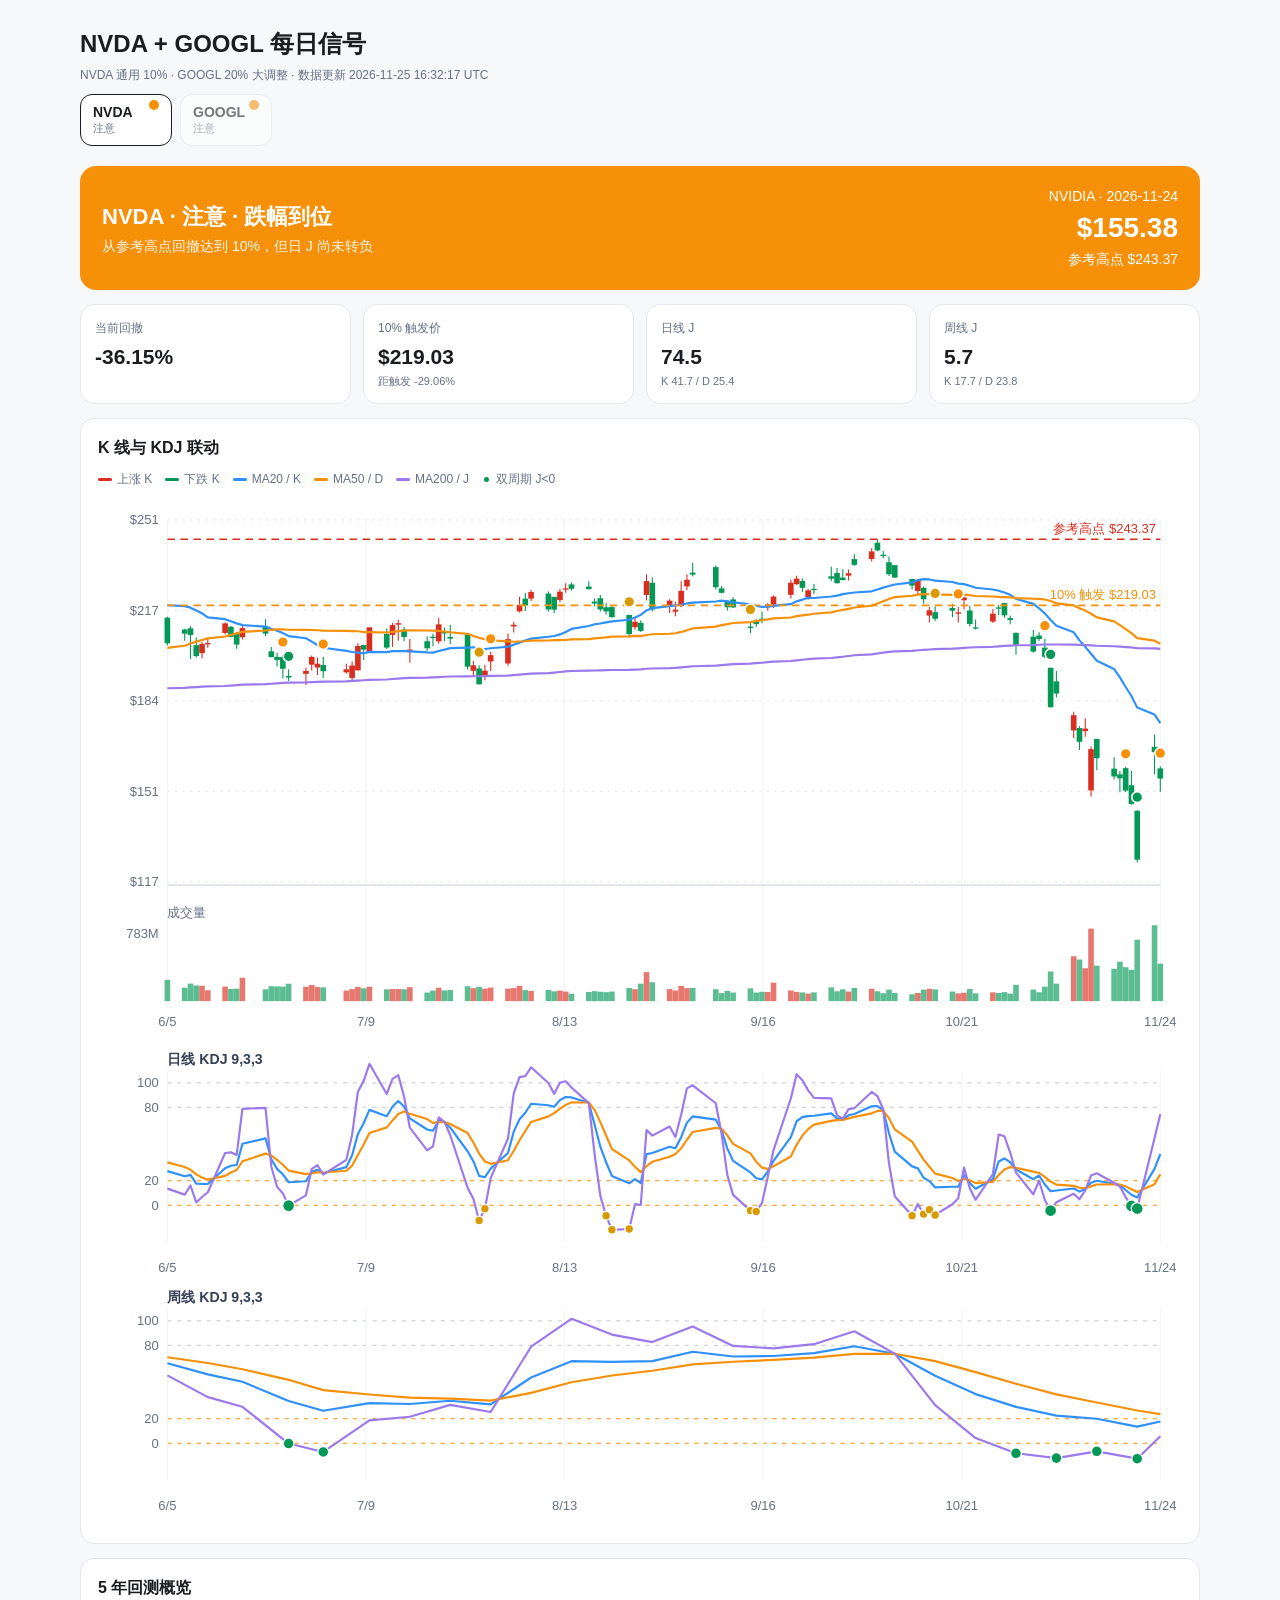
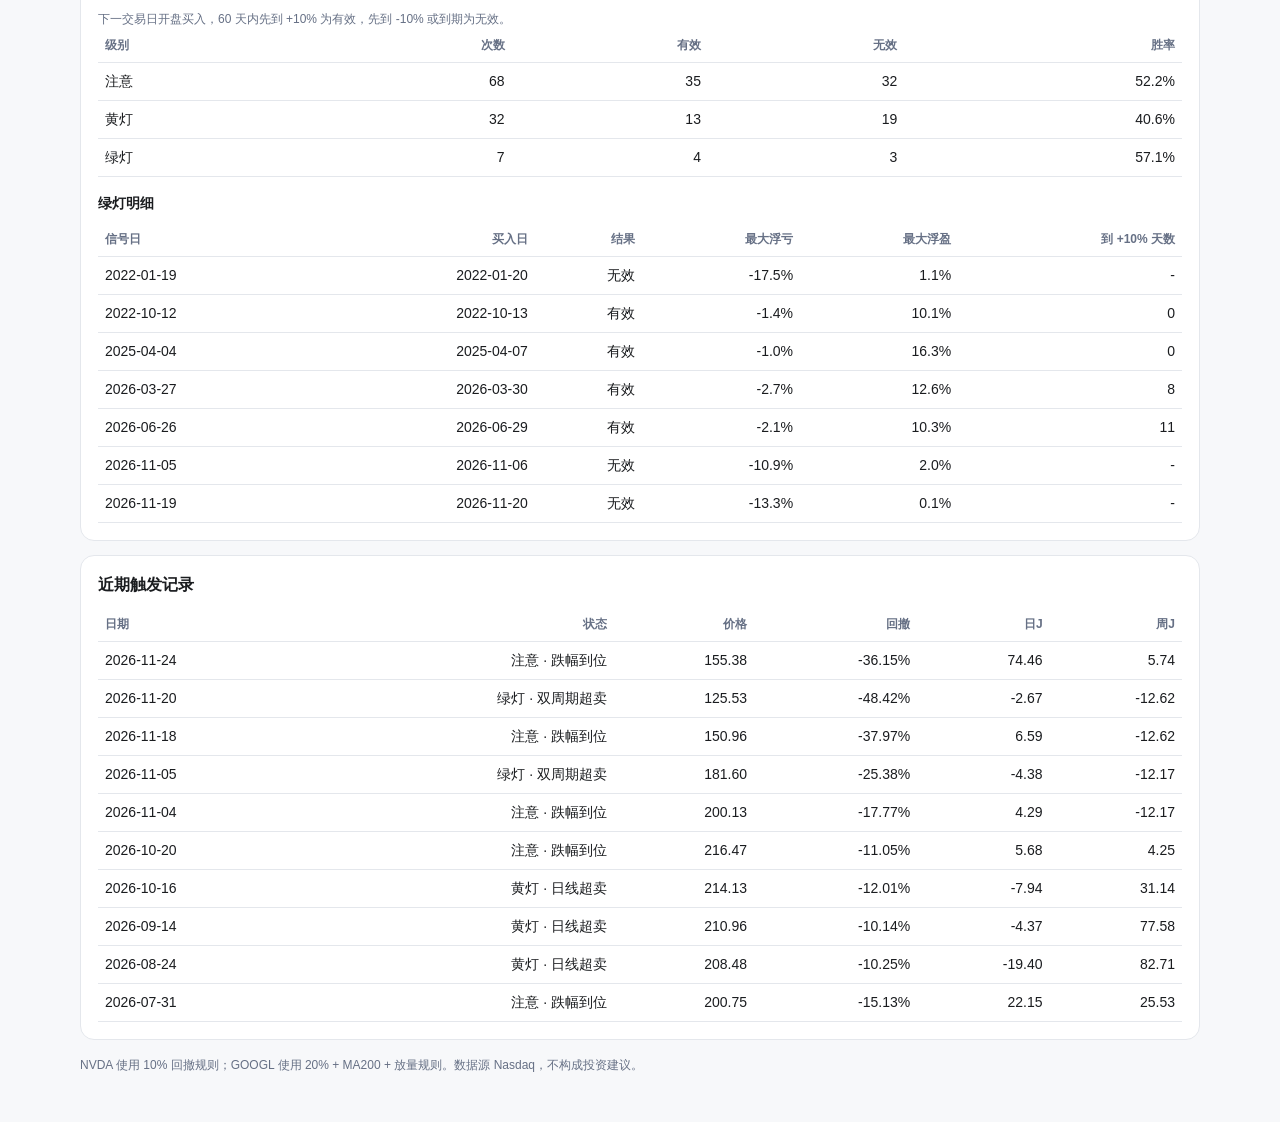
==== commit 20db5801: "chore(signal): update NVDA GOOGL dashboard" ====
--- a/signal-dashboard/docs/nvda-googl-dashboard.html
+++ b/signal-dashboard/docs/nvda-googl-dashboard.html
@@ -16,7 +16,7 @@
 .muted{color:var(--muted)}footer{color:var(--muted);font-size:12px;margin-top:16px}
 @media(max-width:760px){body{padding:18px 10px 36px}.grid{grid-template-columns:repeat(2,minmax(0,1fr))}.status{align-items:flex-start;flex-direction:column}.price{text-align:left}.tab{min-width:82px}}
 @media(max-width:480px){.grid{grid-template-columns:1fr}}
-</style></head><body><div class="wrap"><header><h1>NVDA + GOOGL 每日信号</h1><div class="sub">NVDA 通用 10% · GOOGL 20% 大调整 · 数据更新 2026-11-25 11:39:07 UTC</div><div class="tabs"><button type="button" class="tab active" data-symbol="NVDA"><b>NVDA</b><span class="tab-dot" style="background:#f79009"></span><small>注意</small></button><button type="button" class="tab" data-symbol="GOOGL"><b>GOOGL</b><span class="tab-dot" style="background:#f79009"></span><small>注意</small></button></div></header>
+</style></head><body><div class="wrap"><header><h1>NVDA + GOOGL 每日信号</h1><div class="sub">NVDA 通用 10% · GOOGL 20% 大调整 · 数据更新 2026-11-25 16:32:17 UTC</div><div class="tabs"><button type="button" class="tab active" data-symbol="NVDA"><b>NVDA</b><span class="tab-dot" style="background:#f79009"></span><small>注意</small></button><button type="button" class="tab" data-symbol="GOOGL"><b>GOOGL</b><span class="tab-dot" style="background:#f79009"></span><small>注意</small></button></div></header>
 <div class="panel" data-panel="NVDA">
   <div class="status" style="background:#f79009">
     <div><h2>NVDA · 注意 · 跌幅到位</h2><p>从参考高点回撤达到 10%，但日 J 尚未转负</p></div>
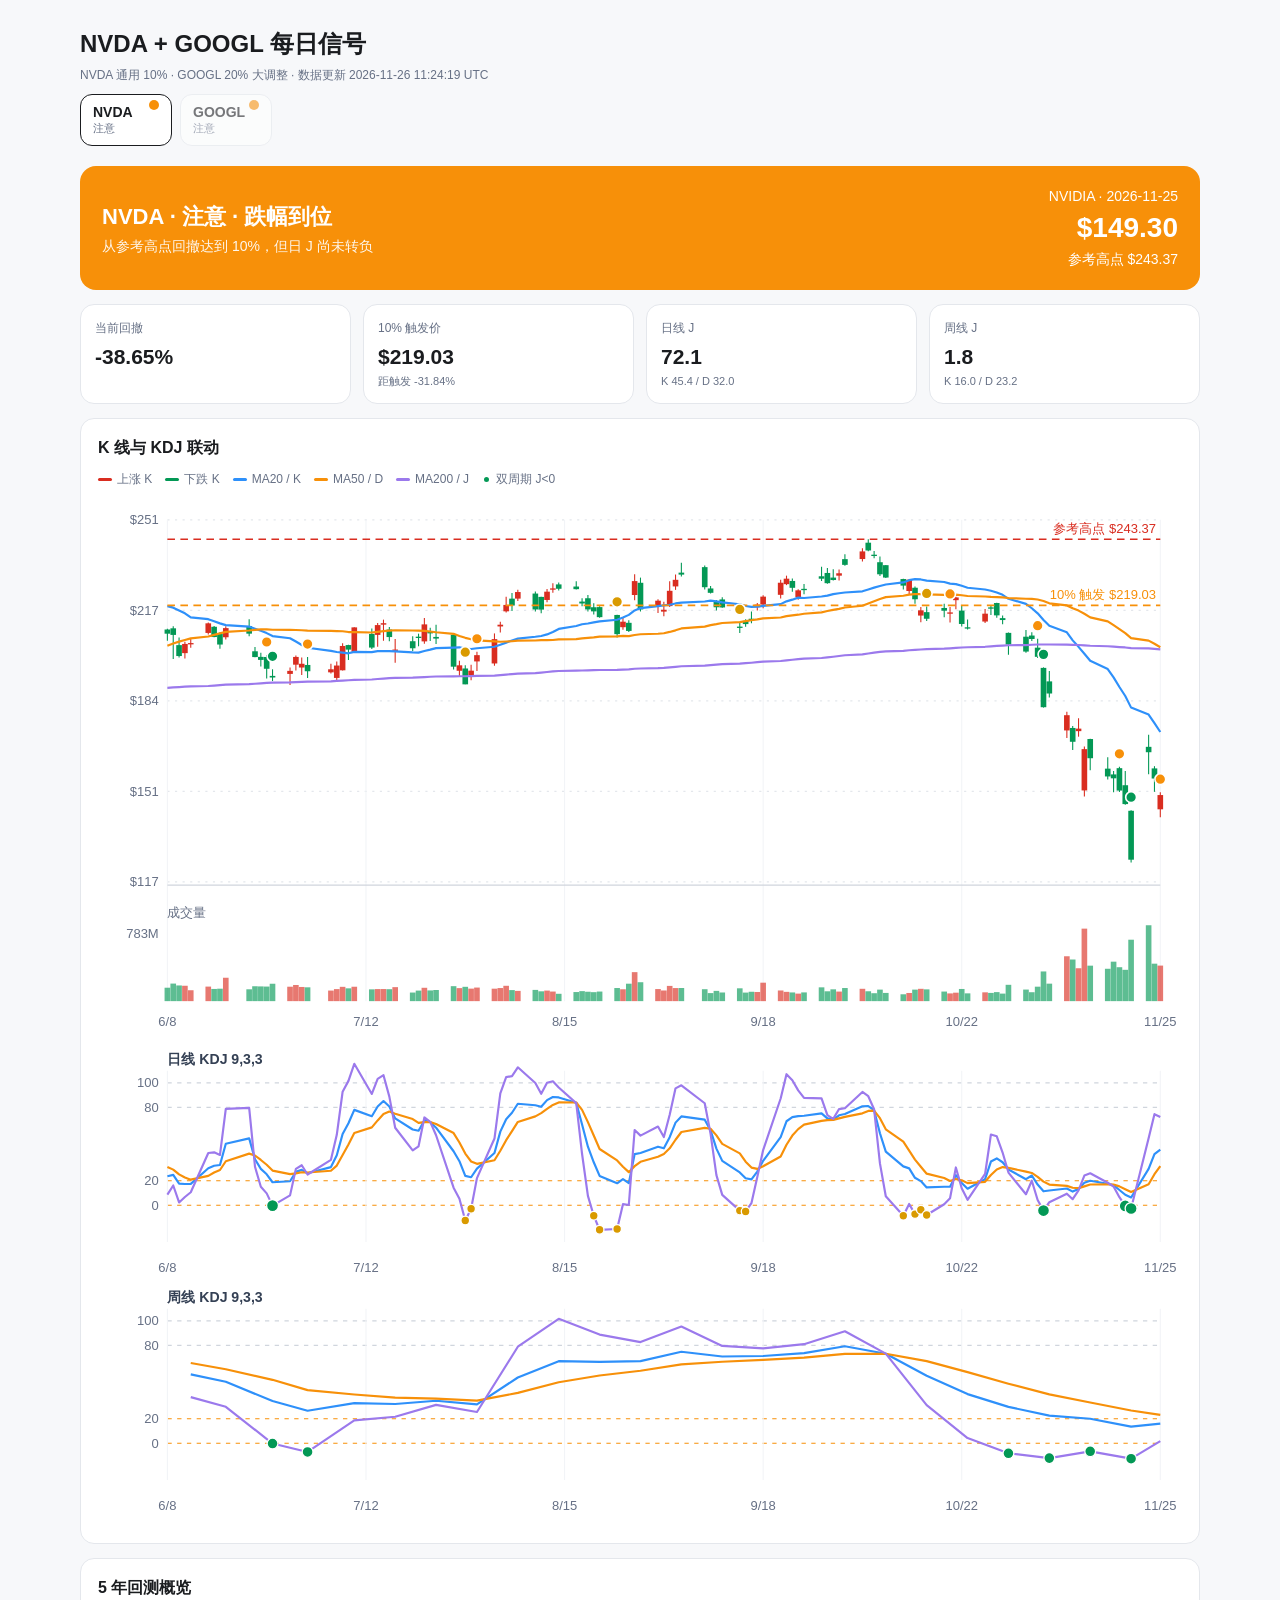
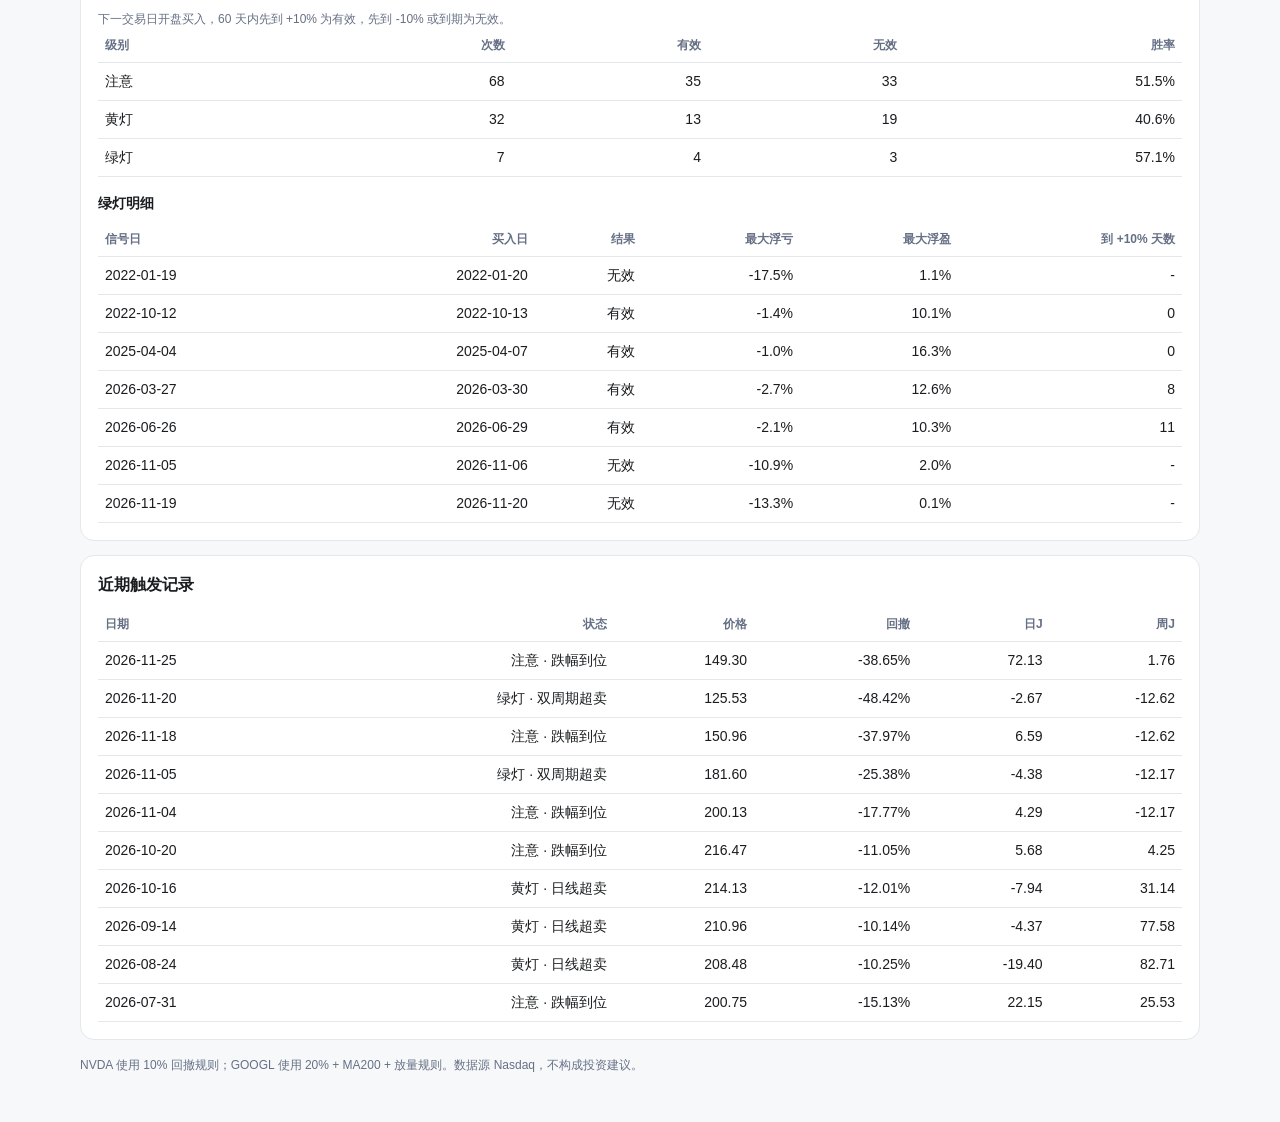
==== commit 0d695c25: "chore(signal): update NVDA GOOGL dashboard" ====
--- a/signal-dashboard/docs/nvda-googl-dashboard.html
+++ b/signal-dashboard/docs/nvda-googl-dashboard.html
@@ -16,51 +16,51 @@
 .muted{color:var(--muted)}footer{color:var(--muted);font-size:12px;margin-top:16px}
 @media(max-width:760px){body{padding:18px 10px 36px}.grid{grid-template-columns:repeat(2,minmax(0,1fr))}.status{align-items:flex-start;flex-direction:column}.price{text-align:left}.tab{min-width:82px}}
 @media(max-width:480px){.grid{grid-template-columns:1fr}}
-</style></head><body><div class="wrap"><header><h1>NVDA + GOOGL 每日信号</h1><div class="sub">NVDA 通用 10% · GOOGL 20% 大调整 · 数据更新 2026-11-25 16:32:17 UTC</div><div class="tabs"><button type="button" class="tab active" data-symbol="NVDA"><b>NVDA</b><span class="tab-dot" style="background:#f79009"></span><small>注意</small></button><button type="button" class="tab" data-symbol="GOOGL"><b>GOOGL</b><span class="tab-dot" style="background:#f79009"></span><small>注意</small></button></div></header>
+</style></head><body><div class="wrap"><header><h1>NVDA + GOOGL 每日信号</h1><div class="sub">NVDA 通用 10% · GOOGL 20% 大调整 · 数据更新 2026-11-26 11:24:19 UTC</div><div class="tabs"><button type="button" class="tab active" data-symbol="NVDA"><b>NVDA</b><span class="tab-dot" style="background:#f79009"></span><small>注意</small></button><button type="button" class="tab" data-symbol="GOOGL"><b>GOOGL</b><span class="tab-dot" style="background:#f79009"></span><small>注意</small></button></div></header>
 <div class="panel" data-panel="NVDA">
   <div class="status" style="background:#f79009">
     <div><h2>NVDA · 注意 · 跌幅到位</h2><p>从参考高点回撤达到 10%，但日 J 尚未转负</p></div>
-    <div class="price"><span>NVIDIA · 2026-11-24</span><strong>$155.38</strong><span>参考高点 $243.37</span></div>
+    <div class="price"><span>NVIDIA · 2026-11-25</span><strong>$149.30</strong><span>参考高点 $243.37</span></div>
   </div>
   <div class="grid">
-    <div class="card"><div class="label">当前回撤</div><div class="value">-36.15%</div></div>
-    <div class="card"><div class="label">10% 触发价</div><div class="value">$219.03</div><div class="note">距触发 -29.06%</div></div>
-    <div class="card"><div class="label">日线 J</div><div class="value">74.5</div><div class="note">K 41.7 / D 25.4</div></div>
-    <div class="card"><div class="label">周线 J</div><div class="value">5.7</div><div class="note">K 17.7 / D 23.8</div></div>
+    <div class="card"><div class="label">当前回撤</div><div class="value">-38.65%</div></div>
+    <div class="card"><div class="label">10% 触发价</div><div class="value">$219.03</div><div class="note">距触发 -31.84%</div></div>
+    <div class="card"><div class="label">日线 J</div><div class="value">72.1</div><div class="note">K 45.4 / D 32.0</div></div>
+    <div class="card"><div class="label">周线 J</div><div class="value">1.8</div><div class="note">K 16.0 / D 23.2</div></div>
   </div>
   <section><h3>K 线与 KDJ 联动</h3><div class="chart-legend">
     <span><i style="background:#d92d20"></i>上涨 K</span><span><i style="background:#039855"></i>下跌 K</span>
     <span><i style="background:#2e90fa"></i>MA20 / K</span><span><i style="background:#f79009"></i>MA50 / D</span>
     <span><i style="background:#9b79ec"></i>MA200 / J</span><span><i class="ring" style="background:#039855"></i>双周期 J&lt;0</span>
-  </div><div class="chart-scroll"><svg viewBox="0 0 1000 510" role="img" aria-label="NVDA 日K线、成交量、均线和信号"><rect x="0" y="0" width="1000" height="510" fill="transparent"/><line x1="64" y1="356.00" x2="980" y2="356.00" stroke="#e4e7ec" stroke-width="1" stroke-dasharray="2 5"/><text x="56" y="360.00" text-anchor="end" font-size="12" fill="#667085">$117</text><line x1="64" y1="272.50" x2="980" y2="272.50" stroke="#e4e7ec" stroke-width="1" stroke-dasharray="2 5"/><text x="56" y="276.50" text-anchor="end" font-size="12" fill="#667085">$151</text><line x1="64" y1="189.00" x2="980" y2="189.00" stroke="#e4e7ec" stroke-width="1" stroke-dasharray="2 5"/><text x="56" y="193.00" text-anchor="end" font-size="12" fill="#667085">$184</text><line x1="64" y1="105.50" x2="980" y2="105.50" stroke="#e4e7ec" stroke-width="1" stroke-dasharray="2 5"/><text x="56" y="109.50" text-anchor="end" font-size="12" fill="#667085">$217</text><line x1="64" y1="22.00" x2="980" y2="22.00" stroke="#e4e7ec" stroke-width="1" stroke-dasharray="2 5"/><text x="56" y="26.00" text-anchor="end" font-size="12" fill="#667085">$251</text><line x1="64.00" y1="22" x2="64.00" y2="466" stroke="#f2f4f7" stroke-width="1"/><text x="64.00" y="489" text-anchor="middle" font-size="12" fill="#667085">6/5</text><line x1="247.20" y1="22" x2="247.20" y2="466" stroke="#f2f4f7" stroke-width="1"/><text x="247.20" y="489" text-anchor="middle" font-size="12" fill="#667085">7/9</text><line x1="430.40" y1="22" x2="430.40" y2="466" stroke="#f2f4f7" stroke-width="1"/><text x="430.40" y="489" text-anchor="middle" font-size="12" fill="#667085">8/13</text><line x1="613.60" y1="22" x2="613.60" y2="466" stroke="#f2f4f7" stroke-width="1"/><text x="613.60" y="489" text-anchor="middle" font-size="12" fill="#667085">9/16</text><line x1="796.80" y1="22" x2="796.80" y2="466" stroke="#f2f4f7" stroke-width="1"/><text x="796.80" y="489" text-anchor="middle" font-size="12" fill="#667085">10/21</text><line x1="980.00" y1="22" x2="980.00" y2="466" stroke="#f2f4f7" stroke-width="1"/><text x="980.00" y="489" text-anchor="middle" font-size="12" fill="#667085">11/24</text><line x1="64.00" y1="111.39" x2="64.00" y2="137.83" stroke="#039855" stroke-width="1"/><rect x="61.40" y="112.25" width="5.19" height="23.66" fill="#039855"/><line x1="79.98" y1="122.43" x2="79.98" y2="133.64" stroke="#039855" stroke-width="1"/><rect x="77.38" y="123.16" width="5.19" height="3.86" fill="#039855"/><line x1="85.30" y1="120.10" x2="85.30" y2="150.35" stroke="#039855" stroke-width="1"/><rect x="82.71" y="122.07" width="5.19" height="6.08" fill="#039855"/><line x1="90.63" y1="130.58" x2="90.63" y2="148.90" stroke="#039855" stroke-width="1"/><rect x="88.03" y="137.58" width="5.19" height="10.06" fill="#039855"/><line x1="95.95" y1="134.50" x2="95.95" y2="149.85" stroke="#d92d20" stroke-width="1"/><rect x="93.36" y="136.48" width="5.19" height="8.48" fill="#d92d20"/><line x1="101.28" y1="130.96" x2="101.28" y2="140.07" stroke="#d92d20" stroke-width="1"/><rect x="98.68" y="135.68" width="5.19" height="1.20" fill="#d92d20"/><line x1="117.26" y1="116.81" x2="117.26" y2="127.77" stroke="#d92d20" stroke-width="1"/><rect x="114.66" y="117.46" width="5.19" height="8.86" fill="#d92d20"/><line x1="122.58" y1="119.87" x2="122.58" y2="130.41" stroke="#039855" stroke-width="1"/><rect x="119.99" y="120.65" width="5.19" height="9.46" fill="#039855"/><line x1="127.91" y1="125.59" x2="127.91" y2="140.97" stroke="#039855" stroke-width="1"/><rect x="125.31" y="127.30" width="5.19" height="9.73" fill="#039855"/><line x1="133.23" y1="120.12" x2="133.23" y2="132.39" stroke="#d92d20" stroke-width="1"/><rect x="130.64" y="121.88" width="5.19" height="8.43" fill="#d92d20"/><line x1="154.53" y1="113.60" x2="154.53" y2="129.33" stroke="#039855" stroke-width="1"/><rect x="151.94" y="120.00" width="5.19" height="7.00" fill="#039855"/><line x1="159.86" y1="139.24" x2="159.86" y2="148.70" stroke="#039855" stroke-width="1"/><rect x="157.27" y="143.25" width="5.19" height="5.34" fill="#039855"/><line x1="165.19" y1="144.51" x2="165.19" y2="157.28" stroke="#039855" stroke-width="1"/><rect x="162.59" y="148.40" width="5.19" height="2.81" fill="#039855"/><line x1="170.51" y1="146.69" x2="170.51" y2="168.44" stroke="#039855" stroke-width="1"/><rect x="167.92" y="148.50" width="5.19" height="10.89" fill="#039855"/><line x1="175.84" y1="159.86" x2="175.84" y2="170.72" stroke="#039855" stroke-width="1"/><rect x="173.24" y="165.96" width="5.19" height="1.48" fill="#039855"/><line x1="191.81" y1="158.28" x2="191.81" y2="174.29" stroke="#d92d20" stroke-width="1"/><rect x="189.22" y="161.32" width="5.19" height="2.81" fill="#d92d20"/><line x1="197.14" y1="147.12" x2="197.14" y2="160.96" stroke="#d92d20" stroke-width="1"/><rect x="194.54" y="148.47" width="5.19" height="7.15" fill="#d92d20"/><line x1="202.47" y1="149.07" x2="202.47" y2="165.13" stroke="#d92d20" stroke-width="1"/><rect x="199.87" y="154.77" width="5.19" height="3.46" fill="#d92d20"/><line x1="207.79" y1="148.56" x2="207.79" y2="167.89" stroke="#039855" stroke-width="1"/><rect x="205.20" y="155.87" width="5.19" height="5.80" fill="#039855"/><line x1="229.09" y1="154.84" x2="229.09" y2="163.77" stroke="#d92d20" stroke-width="1"/><rect x="226.50" y="159.86" width="5.19" height="2.83" fill="#d92d20"/><line x1="234.42" y1="152.69" x2="234.42" y2="170.92" stroke="#d92d20" stroke-width="1"/><rect x="231.82" y="156.40" width="5.19" height="11.44" fill="#d92d20"/><line x1="239.74" y1="135.75" x2="239.74" y2="161.09" stroke="#d92d20" stroke-width="1"/><rect x="237.15" y="138.36" width="5.19" height="22.43" fill="#d92d20"/><line x1="245.07" y1="137.19" x2="245.07" y2="151.31" stroke="#039855" stroke-width="1"/><rect x="242.47" y="137.51" width="5.19" height="4.21" fill="#039855"/><line x1="250.40" y1="121.10" x2="250.40" y2="143.88" stroke="#d92d20" stroke-width="1"/><rect x="247.80" y="121.20" width="5.19" height="22.48" fill="#d92d20"/><line x1="266.37" y1="122.18" x2="266.37" y2="141.17" stroke="#039855" stroke-width="1"/><rect x="263.78" y="127.27" width="5.19" height="12.57" fill="#039855"/><line x1="271.70" y1="117.21" x2="271.70" y2="139.16" stroke="#d92d20" stroke-width="1"/><rect x="269.10" y="119.09" width="5.19" height="9.03" fill="#d92d20"/><line x1="277.02" y1="114.05" x2="277.02" y2="133.54" stroke="#d92d20" stroke-width="1"/><rect x="274.43" y="117.34" width="5.19" height="1.35" fill="#d92d20"/><line x1="282.35" y1="120.90" x2="282.35" y2="134.03" stroke="#039855" stroke-width="1"/><rect x="279.75" y="123.18" width="5.19" height="6.95" fill="#039855"/><line x1="287.67" y1="132.03" x2="287.67" y2="153.79" stroke="#d92d20" stroke-width="1"/><rect x="285.08" y="141.65" width="5.19" height="1.20" fill="#d92d20"/><line x1="303.65" y1="129.28" x2="303.65" y2="142.98" stroke="#039855" stroke-width="1"/><rect x="301.06" y="133.97" width="5.19" height="6.50" fill="#039855"/><line x1="308.98" y1="127.00" x2="308.98" y2="138.64" stroke="#039855" stroke-width="1"/><rect x="306.38" y="129.78" width="5.19" height="1.20" fill="#039855"/><line x1="314.30" y1="112.60" x2="314.30" y2="136.28" stroke="#d92d20" stroke-width="1"/><rect x="311.71" y="118.44" width="5.19" height="15.69" fill="#d92d20"/><line x1="319.63" y1="121.43" x2="319.63" y2="133.74" stroke="#039855" stroke-width="1"/><rect x="317.03" y="124.98" width="5.19" height="1.74" fill="#039855"/><line x1="324.95" y1="118.82" x2="324.95" y2="136.63" stroke="#039855" stroke-width="1"/><rect x="322.36" y="130.01" width="5.19" height="1.53" fill="#039855"/><line x1="340.93" y1="126.75" x2="340.93" y2="160.14" stroke="#039855" stroke-width="1"/><rect x="338.33" y="128.13" width="5.19" height="29.33" fill="#039855"/><line x1="346.26" y1="151.96" x2="346.26" y2="166.91" stroke="#d92d20" stroke-width="1"/><rect x="343.66" y="156.20" width="5.19" height="5.04" fill="#d92d20"/><line x1="351.58" y1="156.04" x2="351.58" y2="173.76" stroke="#039855" stroke-width="1"/><rect x="348.99" y="159.12" width="5.19" height="14.64" fill="#039855"/><line x1="356.91" y1="155.60" x2="356.91" y2="169.97" stroke="#d92d20" stroke-width="1"/><rect x="354.31" y="161.14" width="5.19" height="3.99" fill="#d92d20"/><line x1="362.23" y1="143.68" x2="362.23" y2="161.37" stroke="#d92d20" stroke-width="1"/><rect x="359.64" y="146.82" width="5.19" height="5.79" fill="#d92d20"/><line x1="378.21" y1="126.77" x2="378.21" y2="156.60" stroke="#d92d20" stroke-width="1"/><rect x="375.61" y="132.04" width="5.19" height="22.45" fill="#d92d20"/><line x1="383.53" y1="115.93" x2="383.53" y2="125.99" stroke="#d92d20" stroke-width="1"/><rect x="380.94" y="118.74" width="5.19" height="1.61" fill="#d92d20"/><line x1="388.86" y1="92.95" x2="388.86" y2="107.55" stroke="#d92d20" stroke-width="1"/><rect x="386.27" y="100.48" width="5.19" height="5.92" fill="#d92d20"/><line x1="394.19" y1="89.42" x2="394.19" y2="106.05" stroke="#039855" stroke-width="1"/><rect x="391.59" y="94.68" width="5.19" height="6.37" fill="#039855"/><line x1="399.51" y1="86.58" x2="399.51" y2="96.87" stroke="#d92d20" stroke-width="1"/><rect x="396.92" y="88.59" width="5.19" height="6.07" fill="#d92d20"/><line x1="415.49" y1="88.14" x2="415.49" y2="106.63" stroke="#039855" stroke-width="1"/><rect x="412.89" y="89.99" width="5.19" height="14.68" fill="#039855"/><line x1="420.81" y1="93.00" x2="420.81" y2="108.06" stroke="#039855" stroke-width="1"/><rect x="418.22" y="93.08" width="5.19" height="11.72" fill="#039855"/><line x1="426.14" y1="85.73" x2="426.14" y2="98.02" stroke="#d92d20" stroke-width="1"/><rect x="423.54" y="88.26" width="5.19" height="7.65" fill="#d92d20"/><line x1="431.47" y1="80.38" x2="431.47" y2="89.21" stroke="#d92d20" stroke-width="1"/><rect x="428.87" y="85.23" width="5.19" height="1.20" fill="#d92d20"/><line x1="436.79" y1="79.73" x2="436.79" y2="87.23" stroke="#039855" stroke-width="1"/><rect x="434.20" y="81.55" width="5.19" height="4.03" fill="#039855"/><line x1="452.77" y1="78.65" x2="452.77" y2="86.33" stroke="#039855" stroke-width="1"/><rect x="450.17" y="83.52" width="5.19" height="2.43" fill="#039855"/><line x1="458.09" y1="94.41" x2="458.09" y2="101.81" stroke="#039855" stroke-width="1"/><rect x="455.50" y="97.39" width="5.19" height="1.78" fill="#039855"/><line x1="463.42" y1="91.32" x2="463.42" y2="106.65" stroke="#039855" stroke-width="1"/><rect x="460.82" y="94.33" width="5.19" height="10.31" fill="#039855"/><line x1="468.74" y1="98.87" x2="468.74" y2="109.41" stroke="#039855" stroke-width="1"/><rect x="466.15" y="102.64" width="5.19" height="3.79" fill="#039855"/><line x1="474.07" y1="101.68" x2="474.07" y2="112.32" stroke="#039855" stroke-width="1"/><rect x="471.47" y="102.49" width="5.19" height="9.28" fill="#039855"/><line x1="490.05" y1="109.59" x2="490.05" y2="130.51" stroke="#039855" stroke-width="1"/><rect x="487.45" y="109.74" width="5.19" height="17.69" fill="#039855"/><line x1="495.37" y1="111.74" x2="495.37" y2="123.33" stroke="#d92d20" stroke-width="1"/><rect x="492.78" y="115.96" width="5.19" height="5.08" fill="#d92d20"/><line x1="500.70" y1="114.58" x2="500.70" y2="125.54" stroke="#039855" stroke-width="1"/><rect x="498.10" y="116.99" width="5.19" height="7.48" fill="#039855"/><line x1="506.02" y1="72.26" x2="506.02" y2="96.26" stroke="#d92d20" stroke-width="1"/><rect x="503.43" y="78.50" width="5.19" height="12.84" fill="#d92d20"/><line x1="511.35" y1="75.29" x2="511.35" y2="106.53" stroke="#039855" stroke-width="1"/><rect x="508.75" y="80.06" width="5.19" height="24.61" fill="#039855"/><line x1="527.33" y1="95.26" x2="527.33" y2="108.03" stroke="#d92d20" stroke-width="1"/><rect x="524.73" y="96.57" width="5.19" height="4.79" fill="#d92d20"/><line x1="532.65" y1="97.49" x2="532.65" y2="110.82" stroke="#d92d20" stroke-width="1"/><rect x="530.06" y="104.94" width="5.19" height="1.73" fill="#d92d20"/><line x1="537.98" y1="78.58" x2="537.98" y2="102.34" stroke="#d92d20" stroke-width="1"/><rect x="535.38" y="87.46" width="5.19" height="14.11" fill="#d92d20"/><line x1="543.30" y1="72.43" x2="543.30" y2="86.61" stroke="#d92d20" stroke-width="1"/><rect x="540.71" y="77.32" width="5.19" height="6.10" fill="#d92d20"/><line x1="548.63" y1="61.49" x2="548.63" y2="74.36" stroke="#039855" stroke-width="1"/><rect x="546.03" y="70.70" width="5.19" height="1.83" fill="#039855"/><line x1="569.93" y1="64.13" x2="569.93" y2="86.35" stroke="#039855" stroke-width="1"/><rect x="567.33" y="65.63" width="5.19" height="18.51" fill="#039855"/><line x1="575.26" y1="83.02" x2="575.26" y2="89.84" stroke="#039855" stroke-width="1"/><rect x="572.66" y="85.29" width="5.19" height="4.03" fill="#039855"/><line x1="580.58" y1="96.04" x2="580.58" y2="105.55" stroke="#039855" stroke-width="1"/><rect x="577.99" y="97.21" width="5.19" height="5.43" fill="#039855"/><line x1="585.91" y1="93.50" x2="585.91" y2="103.16" stroke="#039855" stroke-width="1"/><rect x="583.31" y="95.42" width="5.19" height="7.39" fill="#039855"/><line x1="601.88" y1="116.66" x2="601.88" y2="126.29" stroke="#039855" stroke-width="1"/><rect x="599.29" y="120.50" width="5.19" height="1.20" fill="#039855"/><line x1="607.21" y1="113.73" x2="607.21" y2="120.70" stroke="#039855" stroke-width="1"/><rect x="604.61" y="115.14" width="5.19" height="3.02" fill="#039855"/><line x1="612.53" y1="106.65" x2="612.53" y2="117.34" stroke="#039855" stroke-width="1"/><rect x="609.94" y="113.22" width="5.19" height="1.20" fill="#039855"/><line x1="617.86" y1="98.76" x2="617.86" y2="105.68" stroke="#d92d20" stroke-width="1"/><rect x="615.27" y="100.18" width="5.19" height="2.42" fill="#d92d20"/><line x1="623.19" y1="91.67" x2="623.19" y2="103.46" stroke="#d92d20" stroke-width="1"/><rect x="620.59" y="92.83" width="5.19" height="7.33" fill="#d92d20"/><line x1="639.16" y1="77.20" x2="639.16" y2="94.61" stroke="#d92d20" stroke-width="1"/><rect x="636.57" y="80.01" width="5.19" height="11.15" fill="#d92d20"/><line x1="644.49" y1="73.48" x2="644.49" y2="82.22" stroke="#d92d20" stroke-width="1"/><rect x="641.89" y="76.27" width="5.19" height="5.07" fill="#d92d20"/><line x1="649.81" y1="76.07" x2="649.81" y2="88.44" stroke="#039855" stroke-width="1"/><rect x="647.22" y="78.38" width="5.19" height="6.32" fill="#039855"/><line x1="655.14" y1="86.13" x2="655.14" y2="95.79" stroke="#d92d20" stroke-width="1"/><rect x="652.54" y="87.03" width="5.19" height="6.27" fill="#d92d20"/><line x1="660.47" y1="81.11" x2="660.47" y2="90.66" stroke="#039855" stroke-width="1"/><rect x="657.87" y="85.65" width="5.19" height="1.20" fill="#039855"/><line x1="676.44" y1="65.38" x2="676.44" y2="78.35" stroke="#039855" stroke-width="1"/><rect x="673.85" y="74.06" width="5.19" height="2.23" fill="#039855"/><line x1="681.77" y1="66.36" x2="681.77" y2="80.90" stroke="#039855" stroke-width="1"/><rect x="679.17" y="71.00" width="5.19" height="9.43" fill="#039855"/><line x1="687.09" y1="67.49" x2="687.09" y2="78.03" stroke="#039855" stroke-width="1"/><rect x="684.50" y="75.27" width="5.19" height="2.23" fill="#039855"/><line x1="692.42" y1="67.70" x2="692.42" y2="78.05" stroke="#d92d20" stroke-width="1"/><rect x="689.82" y="71.28" width="5.19" height="2.22" fill="#d92d20"/><line x1="697.74" y1="53.67" x2="697.74" y2="64.40" stroke="#039855" stroke-width="1"/><rect x="695.15" y="58.24" width="5.19" height="5.28" fill="#039855"/><line x1="713.72" y1="48.10" x2="713.72" y2="60.51" stroke="#d92d20" stroke-width="1"/><rect x="711.13" y="51.11" width="5.19" height="7.05" fill="#d92d20"/><line x1="719.05" y1="39.89" x2="719.05" y2="51.03" stroke="#039855" stroke-width="1"/><rect x="716.45" y="43.08" width="5.19" height="7.18" fill="#039855"/><line x1="724.37" y1="50.66" x2="724.37" y2="57.43" stroke="#039855" stroke-width="1"/><rect x="721.78" y="54.16" width="5.19" height="1.20" fill="#039855"/><line x1="729.70" y1="55.70" x2="729.70" y2="73.81" stroke="#039855" stroke-width="1"/><rect x="727.10" y="61.09" width="5.19" height="11.14" fill="#039855"/><line x1="735.02" y1="63.60" x2="735.02" y2="75.67" stroke="#039855" stroke-width="1"/><rect x="732.43" y="63.81" width="5.19" height="11.43" fill="#039855"/><line x1="751.00" y1="76.29" x2="751.00" y2="86.23" stroke="#039855" stroke-width="1"/><rect x="748.40" y="76.62" width="5.19" height="6.05" fill="#039855"/><line x1="756.33" y1="76.85" x2="756.33" y2="90.84" stroke="#d92d20" stroke-width="1"/><rect x="753.73" y="77.15" width="5.19" height="10.49" fill="#d92d20"/><line x1="761.65" y1="83.47" x2="761.65" y2="99.43" stroke="#039855" stroke-width="1"/><rect x="759.06" y="84.65" width="5.19" height="10.61" fill="#039855"/><line x1="766.98" y1="102.36" x2="766.98" y2="116.46" stroke="#d92d20" stroke-width="1"/><rect x="764.38" y="105.47" width="5.19" height="4.84" fill="#d92d20"/><line x1="772.30" y1="101.84" x2="772.30" y2="115.28" stroke="#039855" stroke-width="1"/><rect x="769.71" y="107.15" width="5.19" height="6.10" fill="#039855"/><line x1="788.28" y1="99.48" x2="788.28" y2="111.82" stroke="#039855" stroke-width="1"/><rect x="785.68" y="103.30" width="5.19" height="2.52" fill="#039855"/><line x1="793.60" y1="102.39" x2="793.60" y2="116.66" stroke="#d92d20" stroke-width="1"/><rect x="791.01" y="107.38" width="5.19" height="1.23" fill="#d92d20"/><line x1="798.93" y1="93.03" x2="798.93" y2="104.39" stroke="#d92d20" stroke-width="1"/><rect x="796.33" y="93.58" width="5.19" height="2.53" fill="#d92d20"/><line x1="804.26" y1="101.33" x2="804.26" y2="120.45" stroke="#039855" stroke-width="1"/><rect x="801.66" y="105.72" width="5.19" height="12.34" fill="#039855"/><line x1="809.58" y1="113.95" x2="809.58" y2="123.16" stroke="#039855" stroke-width="1"/><rect x="806.99" y="121.13" width="5.19" height="1.20" fill="#039855"/><line x1="825.56" y1="104.17" x2="825.56" y2="117.06" stroke="#d92d20" stroke-width="1"/><rect x="822.96" y="108.56" width="5.19" height="7.26" fill="#d92d20"/><line x1="830.88" y1="100.55" x2="830.88" y2="109.74" stroke="#039855" stroke-width="1"/><rect x="828.29" y="102.76" width="5.19" height="1.20" fill="#039855"/><line x1="836.21" y1="98.55" x2="836.21" y2="112.40" stroke="#039855" stroke-width="1"/><rect x="833.61" y="98.74" width="5.19" height="11.38" fill="#039855"/><line x1="841.53" y1="110.24" x2="841.53" y2="118.39" stroke="#039855" stroke-width="1"/><rect x="838.94" y="112.67" width="5.19" height="1.76" fill="#039855"/><line x1="846.86" y1="125.97" x2="846.86" y2="146.39" stroke="#039855" stroke-width="1"/><rect x="844.27" y="126.27" width="5.19" height="10.79" fill="#039855"/><line x1="862.84" y1="123.67" x2="862.84" y2="144.53" stroke="#039855" stroke-width="1"/><rect x="860.24" y="129.81" width="5.19" height="13.72" fill="#039855"/><line x1="868.16" y1="125.77" x2="868.16" y2="133.82" stroke="#039855" stroke-width="1"/><rect x="865.57" y="128.73" width="5.19" height="3.19" fill="#039855"/><line x1="873.49" y1="131.66" x2="873.49" y2="149.50" stroke="#039855" stroke-width="1"/><rect x="870.89" y="139.92" width="5.19" height="8.45" fill="#039855"/><line x1="878.81" y1="158.10" x2="878.81" y2="195.20" stroke="#039855" stroke-width="1"/><rect x="876.22" y="158.56" width="5.19" height="36.30" fill="#039855"/><line x1="884.14" y1="161.50" x2="884.14" y2="185.78" stroke="#039855" stroke-width="1"/><rect x="881.54" y="171.02" width="5.19" height="11.19" fill="#039855"/><line x1="900.12" y1="199.07" x2="900.12" y2="223.36" stroke="#d92d20" stroke-width="1"/><rect x="897.52" y="202.21" width="5.19" height="14.06" fill="#d92d20"/><line x1="905.44" y1="212.19" x2="905.44" y2="234.27" stroke="#039855" stroke-width="1"/><rect x="902.85" y="214.00" width="5.19" height="12.74" fill="#039855"/><line x1="910.77" y1="205.04" x2="910.77" y2="222.03" stroke="#d92d20" stroke-width="1"/><rect x="908.17" y="214.60" width="5.19" height="2.33" fill="#d92d20"/><line x1="916.09" y1="231.13" x2="916.09" y2="277.14" stroke="#d92d20" stroke-width="1"/><rect x="913.50" y="233.52" width="5.19" height="38.10" fill="#d92d20"/><line x1="921.42" y1="223.96" x2="921.42" y2="253.09" stroke="#039855" stroke-width="1"/><rect x="918.82" y="224.20" width="5.19" height="17.70" fill="#039855"/><line x1="937.40" y1="241.02" x2="937.40" y2="261.57" stroke="#039855" stroke-width="1"/><rect x="934.80" y="251.52" width="5.19" height="7.21" fill="#039855"/><line x1="942.72" y1="253.59" x2="942.72" y2="273.31" stroke="#039855" stroke-width="1"/><rect x="940.13" y="256.84" width="5.19" height="3.60" fill="#039855"/><line x1="948.05" y1="249.80" x2="948.05" y2="273.13" stroke="#039855" stroke-width="1"/><rect x="945.45" y="251.08" width="5.19" height="20.65" fill="#039855"/><line x1="953.37" y1="253.74" x2="953.37" y2="284.90" stroke="#039855" stroke-width="1"/><rect x="950.78" y="266.82" width="5.19" height="17.40" fill="#039855"/><line x1="958.70" y1="289.88" x2="958.70" y2="338.11" stroke="#039855" stroke-width="1"/><rect x="956.10" y="290.39" width="5.19" height="45.13" fill="#039855"/><line x1="974.67" y1="220.20" x2="974.67" y2="256.75" stroke="#039855" stroke-width="1"/><rect x="972.08" y="231.40" width="5.19" height="4.98" fill="#039855"/><line x1="980.00" y1="249.25" x2="980.00" y2="272.88" stroke="#039855" stroke-width="1"/><rect x="977.40" y="251.30" width="5.19" height="9.33" fill="#039855"/><path d="M 64.00,100.77 L 79.98,101.59 L 85.30,103.00 L 90.63,105.56 L 95.95,108.19 L 101.28,112.02 L 117.26,113.63 L 122.58,115.50 L 127.91,117.50 L 133.23,119.11 L 154.53,120.47 L 159.86,122.39 L 165.19,124.38 L 170.51,126.49 L 175.84,129.22 L 191.81,131.24 L 197.14,134.29 L 202.47,137.46 L 207.79,139.95 L 229.09,142.85 L 234.42,143.88 L 239.74,144.44 L 245.07,145.12 L 250.40,143.80 L 266.37,143.97 L 271.70,143.14 L 277.02,143.13 L 282.35,143.14 L 287.67,143.37 L 303.65,144.30 L 308.98,144.47 L 314.30,142.96 L 319.63,141.73 L 324.95,140.34 L 340.93,139.84 L 346.26,139.59 L 351.58,140.85 L 356.91,141.17 L 362.23,140.43 L 378.21,139.04 L 383.53,137.15 L 388.86,135.26 L 394.19,133.23 L 399.51,131.59 L 415.49,129.84 L 420.81,129.12 L 426.14,127.67 L 431.47,125.42 L 436.79,122.62 L 452.77,119.89 L 458.09,118.33 L 463.42,117.64 L 468.74,116.63 L 474.07,115.64 L 490.05,114.14 L 495.37,112.12 L 500.70,109.66 L 506.02,105.53 L 511.35,103.42 L 527.33,101.65 L 532.65,100.96 L 537.98,100.31 L 543.30,99.12 L 548.63,98.32 L 569.93,97.29 L 575.26,96.52 L 580.58,97.24 L 585.91,98.11 L 601.88,99.90 L 607.21,101.51 L 612.53,102.24 L 617.86,102.02 L 623.19,101.34 L 639.16,99.75 L 644.49,97.19 L 649.81,95.63 L 655.14,93.76 L 660.47,94.12 L 676.44,92.70 L 681.77,91.90 L 687.09,90.52 L 692.42,89.71 L 697.74,89.02 L 713.72,87.95 L 719.05,86.26 L 724.37,84.53 L 729.70,83.01 L 735.02,81.63 L 751.00,79.70 L 756.33,77.65 L 761.65,76.72 L 766.98,76.99 L 772.30,78.01 L 788.28,79.30 L 793.60,80.85 L 798.93,81.30 L 804.26,82.85 L 809.58,84.62 L 825.56,86.23 L 830.88,87.40 L 836.21,89.03 L 841.53,91.18 L 846.86,94.86 L 862.84,99.48 L 868.16,103.56 L 873.49,108.25 L 878.81,114.38 L 884.14,119.73 L 900.12,125.71 L 905.44,133.19 L 910.77,139.15 L 916.09,145.55 L 921.42,151.99 L 937.40,159.63 L 942.72,167.29 L 948.05,176.19 L 953.37,184.50 L 958.70,195.22 L 974.67,201.61 L 980.00,209.46" fill="none" stroke="#2e90fa" stroke-width="2" stroke-linejoin="round"/><path d="M 64.00,140.05 L 79.98,138.17 L 85.30,136.13 L 90.63,134.36 L 95.95,132.83 L 101.28,131.36 L 117.26,129.60 L 122.58,128.10 L 127.91,126.77 L 133.23,125.34 L 154.53,124.10 L 159.86,123.52 L 165.19,123.04 L 170.51,123.08 L 175.84,123.39 L 191.81,123.56 L 197.14,123.64 L 202.47,123.87 L 207.79,124.12 L 229.09,124.47 L 234.42,124.61 L 239.74,124.81 L 245.07,125.51 L 250.40,125.62 L 266.37,125.91 L 271.70,125.29 L 277.02,124.59 L 282.35,124.14 L 287.67,123.82 L 303.65,124.05 L 308.98,124.26 L 314.30,124.42 L 319.63,124.96 L 324.95,125.66 L 340.93,127.13 L 346.26,129.07 L 351.58,130.84 L 356.91,132.21 L 362.23,133.21 L 378.21,134.05 L 383.53,134.43 L 388.86,134.24 L 394.19,134.03 L 399.51,133.46 L 415.49,133.29 L 420.81,132.97 L 426.14,132.99 L 431.47,132.86 L 436.79,132.34 L 452.77,132.02 L 458.09,131.29 L 463.42,130.84 L 468.74,130.41 L 474.07,129.69 L 490.05,129.51 L 495.37,129.11 L 500.70,129.25 L 506.02,128.22 L 511.35,127.57 L 527.33,127.07 L 532.65,126.63 L 537.98,125.40 L 543.30,123.93 L 548.63,122.19 L 569.93,120.52 L 575.26,119.08 L 580.58,118.17 L 585.91,117.13 L 601.88,116.32 L 607.21,115.48 L 612.53,114.63 L 617.86,113.87 L 623.19,112.89 L 639.16,112.07 L 644.49,110.80 L 649.81,110.11 L 655.14,109.50 L 660.47,108.61 L 676.44,107.31 L 681.77,106.11 L 687.09,105.05 L 692.42,104.11 L 697.74,102.84 L 713.72,101.23 L 719.05,99.09 L 724.37,97.06 L 729.70,95.03 L 735.02,93.31 L 751.00,92.03 L 756.33,90.93 L 761.65,90.46 L 766.98,90.56 L 772.30,90.80 L 788.28,91.15 L 793.60,91.20 L 798.93,90.98 L 804.26,91.57 L 809.58,92.29 L 825.56,92.75 L 830.88,93.11 L 836.21,93.33 L 841.53,93.52 L 846.86,94.14 L 862.84,94.77 L 868.16,94.86 L 873.49,95.51 L 878.81,96.92 L 884.14,98.99 L 900.12,100.94 L 905.44,103.55 L 910.77,105.74 L 916.09,108.66 L 921.42,111.95 L 937.40,115.67 L 942.72,119.20 L 948.05,122.85 L 953.37,126.48 L 958.70,131.13 L 974.67,133.44 L 980.00,136.29" fill="none" stroke="#f79009" stroke-width="2" stroke-linejoin="round"/><path d="M 64.00,177.36 L 79.98,176.95 L 85.30,176.53 L 90.63,176.25 L 95.95,175.93 L 101.28,175.64 L 117.26,175.25 L 122.58,174.91 L 127.91,174.53 L 133.23,174.03 L 154.53,173.55 L 159.86,173.20 L 165.19,172.80 L 170.51,172.45 L 175.84,172.18 L 191.81,171.96 L 197.14,171.67 L 202.47,171.42 L 207.79,171.21 L 229.09,170.95 L 234.42,170.61 L 239.74,170.26 L 245.07,169.94 L 250.40,169.59 L 266.37,169.28 L 271.70,168.84 L 277.02,168.41 L 282.35,168.04 L 287.67,167.78 L 303.65,167.57 L 308.98,167.32 L 314.30,167.02 L 319.63,166.76 L 324.95,166.49 L 340.93,166.35 L 346.26,166.25 L 351.58,166.28 L 356.91,166.13 L 362.23,165.98 L 378.21,165.64 L 383.53,165.24 L 388.86,164.77 L 394.19,164.32 L 399.51,163.80 L 415.49,163.35 L 420.81,162.88 L 426.14,162.35 L 431.47,161.86 L 436.79,161.44 L 452.77,161.14 L 458.09,160.98 L 463.42,160.80 L 468.74,160.62 L 474.07,160.52 L 490.05,160.40 L 495.37,160.17 L 500.70,159.90 L 506.02,159.40 L 511.35,159.17 L 527.33,158.82 L 532.65,158.53 L 537.98,158.06 L 543.30,157.58 L 548.63,157.03 L 569.93,156.47 L 575.26,156.00 L 580.58,155.53 L 585.91,155.04 L 601.88,154.68 L 607.21,154.25 L 612.53,153.83 L 617.86,153.30 L 623.19,152.77 L 639.16,152.19 L 644.49,151.57 L 649.81,151.04 L 655.14,150.51 L 660.47,150.02 L 676.44,149.47 L 681.77,148.92 L 687.09,148.33 L 692.42,147.63 L 697.74,146.90 L 713.72,146.14 L 719.05,145.28 L 724.37,144.49 L 729.70,143.86 L 735.02,143.29 L 751.00,142.83 L 756.33,142.33 L 761.65,141.94 L 766.98,141.58 L 772.30,141.24 L 788.28,140.86 L 793.60,140.51 L 798.93,140.09 L 804.26,139.78 L 809.58,139.50 L 825.56,139.11 L 830.88,138.70 L 836.21,138.32 L 841.53,137.97 L 846.86,137.70 L 862.84,137.51 L 868.16,137.25 L 873.49,136.98 L 878.81,137.00 L 884.14,136.97 L 900.12,137.09 L 905.44,137.31 L 910.77,137.49 L 916.09,137.81 L 921.42,138.18 L 937.40,138.62 L 942.72,139.00 L 948.05,139.37 L 953.37,139.72 L 958.70,140.30 L 974.67,140.56 L 980.00,140.99" fill="none" stroke="#9b79ec" stroke-width="2" stroke-linejoin="round"/><line x1="64" y1="39.89" x2="980" y2="39.89" stroke="#d92d20" stroke-width="1.5" stroke-dasharray="7 5"/><text x="976" y="33.89" text-anchor="end" font-size="12" fill="#d92d20">参考高点 $243.37</text><line x1="64" y1="100.95" x2="980" y2="100.95" stroke="#f79009" stroke-width="1.5" stroke-dasharray="7 5"/><text x="976" y="94.95" text-anchor="end" font-size="12" fill="#f79009">10% 触发 $219.03</text><circle cx="170.51" cy="134.69" r="5" fill="#f79009" stroke="#ffffff" stroke-width="1.5"><title>注意 · 跌幅到位</title></circle><circle cx="175.84" cy="147.86" r="5" fill="#039855" stroke="#ffffff" stroke-width="1.5"><title>绿灯 · 双周期超卖</title></circle><circle cx="207.79" cy="136.56" r="5" fill="#f79009" stroke="#ffffff" stroke-width="1.5"><title>注意 · 跌幅到位</title></circle><circle cx="351.58" cy="144.04" r="5" fill="#d99a00" stroke="#ffffff" stroke-width="1.5"><title>黄灯 · 日线超卖</title></circle><circle cx="362.23" cy="131.68" r="5" fill="#f79009" stroke="#ffffff" stroke-width="1.5"><title>注意 · 跌幅到位</title></circle><circle cx="490.05" cy="97.59" r="5" fill="#d99a00" stroke="#ffffff" stroke-width="1.5"><title>黄灯 · 日线超卖</title></circle><circle cx="601.88" cy="104.66" r="5" fill="#d99a00" stroke="#ffffff" stroke-width="1.5"><title>黄灯 · 日线超卖</title></circle><circle cx="772.30" cy="89.84" r="5" fill="#d99a00" stroke="#ffffff" stroke-width="1.5"><title>黄灯 · 日线超卖</title></circle><circle cx="793.60" cy="90.39" r="5" fill="#f79009" stroke="#ffffff" stroke-width="1.5"><title>注意 · 跌幅到位</title></circle><circle cx="873.49" cy="119.66" r="5" fill="#f79009" stroke="#ffffff" stroke-width="1.5"><title>注意 · 跌幅到位</title></circle><circle cx="878.81" cy="146.10" r="5" fill="#039855" stroke="#ffffff" stroke-width="1.5"><title>绿灯 · 双周期超卖</title></circle><circle cx="948.05" cy="237.80" r="5" fill="#f79009" stroke="#ffffff" stroke-width="1.5"><title>注意 · 跌幅到位</title></circle><circle cx="958.70" cy="277.88" r="5" fill="#039855" stroke="#ffffff" stroke-width="1.5"><title>绿灯 · 双周期超卖</title></circle><circle cx="980.00" cy="237.25" r="5" fill="#f79009" stroke="#ffffff" stroke-width="1.5"><title>注意 · 跌幅到位</title></circle><rect x="61.40" y="446.35" width="5.19" height="19.65" fill="#039855" fill-opacity="0.64"/><rect x="77.38" y="453.62" width="5.19" height="12.38" fill="#039855" fill-opacity="0.64"/><rect x="82.71" y="449.81" width="5.19" height="16.19" fill="#039855" fill-opacity="0.64"/><rect x="88.03" y="451.53" width="5.19" height="14.47" fill="#039855" fill-opacity="0.64"/><rect x="93.36" y="451.81" width="5.19" height="14.19" fill="#d92d20" fill-opacity="0.64"/><rect x="98.68" y="455.95" width="5.19" height="10.05" fill="#d92d20" fill-opacity="0.64"/><rect x="114.66" y="452.59" width="5.19" height="13.41" fill="#d92d20" fill-opacity="0.64"/><rect x="119.99" y="454.76" width="5.19" height="11.24" fill="#039855" fill-opacity="0.64"/><rect x="125.31" y="454.52" width="5.19" height="11.48" fill="#039855" fill-opacity="0.64"/><rect x="130.64" y="444.42" width="5.19" height="21.58" fill="#d92d20" fill-opacity="0.64"/><rect x="151.94" y="455.08" width="5.19" height="10.92" fill="#039855" fill-opacity="0.64"/><rect x="157.27" y="452.27" width="5.19" height="13.73" fill="#039855" fill-opacity="0.64"/><rect x="162.59" y="452.42" width="5.19" height="13.58" fill="#039855" fill-opacity="0.64"/><rect x="167.92" y="452.56" width="5.19" height="13.44" fill="#039855" fill-opacity="0.64"/><rect x="173.24" y="449.96" width="5.19" height="16.04" fill="#039855" fill-opacity="0.64"/><rect x="189.22" y="452.69" width="5.19" height="13.31" fill="#d92d20" fill-opacity="0.64"/><rect x="194.54" y="451.11" width="5.19" height="14.89" fill="#d92d20" fill-opacity="0.64"/><rect x="199.87" y="452.93" width="5.19" height="13.07" fill="#d92d20" fill-opacity="0.64"/><rect x="205.20" y="453.26" width="5.19" height="12.74" fill="#039855" fill-opacity="0.64"/><rect x="226.50" y="456.25" width="5.19" height="9.75" fill="#d92d20" fill-opacity="0.64"/><rect x="231.82" y="454.89" width="5.19" height="11.11" fill="#d92d20" fill-opacity="0.64"/><rect x="237.15" y="452.81" width="5.19" height="13.19" fill="#d92d20" fill-opacity="0.64"/><rect x="242.47" y="454.19" width="5.19" height="11.81" fill="#039855" fill-opacity="0.64"/><rect x="247.80" y="452.72" width="5.19" height="13.28" fill="#d92d20" fill-opacity="0.64"/><rect x="263.78" y="455.14" width="5.19" height="10.86" fill="#039855" fill-opacity="0.64"/><rect x="269.10" y="454.87" width="5.19" height="11.13" fill="#d92d20" fill-opacity="0.64"/><rect x="274.43" y="454.84" width="5.19" height="11.16" fill="#d92d20" fill-opacity="0.64"/><rect x="279.75" y="455.00" width="5.19" height="11.00" fill="#039855" fill-opacity="0.64"/><rect x="285.08" y="453.09" width="5.19" height="12.91" fill="#d92d20" fill-opacity="0.64"/><rect x="301.06" y="458.07" width="5.19" height="7.93" fill="#039855" fill-opacity="0.64"/><rect x="306.38" y="456.28" width="5.19" height="9.72" fill="#039855" fill-opacity="0.64"/><rect x="311.71" y="453.69" width="5.19" height="12.31" fill="#d92d20" fill-opacity="0.64"/><rect x="317.03" y="456.12" width="5.19" height="9.88" fill="#039855" fill-opacity="0.64"/><rect x="322.36" y="455.73" width="5.19" height="10.27" fill="#039855" fill-opacity="0.64"/><rect x="338.33" y="452.19" width="5.19" height="13.81" fill="#039855" fill-opacity="0.64"/><rect x="343.66" y="454.00" width="5.19" height="12.00" fill="#d92d20" fill-opacity="0.64"/><rect x="348.99" y="452.79" width="5.19" height="13.21" fill="#039855" fill-opacity="0.64"/><rect x="354.31" y="454.46" width="5.19" height="11.54" fill="#d92d20" fill-opacity="0.64"/><rect x="359.64" y="453.48" width="5.19" height="12.52" fill="#d92d20" fill-opacity="0.64"/><rect x="375.61" y="454.51" width="5.19" height="11.49" fill="#d92d20" fill-opacity="0.64"/><rect x="380.94" y="453.93" width="5.19" height="12.07" fill="#d92d20" fill-opacity="0.64"/><rect x="386.27" y="451.85" width="5.19" height="14.15" fill="#d92d20" fill-opacity="0.64"/><rect x="391.59" y="455.81" width="5.19" height="10.19" fill="#039855" fill-opacity="0.64"/><rect x="396.92" y="456.55" width="5.19" height="9.45" fill="#d92d20" fill-opacity="0.64"/><rect x="412.89" y="455.64" width="5.19" height="10.36" fill="#039855" fill-opacity="0.64"/><rect x="418.22" y="456.94" width="5.19" height="9.06" fill="#039855" fill-opacity="0.64"/><rect x="423.54" y="456.27" width="5.19" height="9.73" fill="#d92d20" fill-opacity="0.64"/><rect x="428.87" y="457.16" width="5.19" height="8.84" fill="#d92d20" fill-opacity="0.64"/><rect x="434.20" y="459.23" width="5.19" height="6.77" fill="#039855" fill-opacity="0.64"/><rect x="450.17" y="457.62" width="5.19" height="8.38" fill="#039855" fill-opacity="0.64"/><rect x="455.50" y="456.78" width="5.19" height="9.22" fill="#039855" fill-opacity="0.64"/><rect x="460.82" y="457.34" width="5.19" height="8.66" fill="#039855" fill-opacity="0.64"/><rect x="466.15" y="457.73" width="5.19" height="8.27" fill="#039855" fill-opacity="0.64"/><rect x="471.47" y="457.16" width="5.19" height="8.84" fill="#039855" fill-opacity="0.64"/><rect x="487.45" y="453.91" width="5.19" height="12.09" fill="#039855" fill-opacity="0.64"/><rect x="492.78" y="455.06" width="5.19" height="10.94" fill="#d92d20" fill-opacity="0.64"/><rect x="498.10" y="449.91" width="5.19" height="16.09" fill="#039855" fill-opacity="0.64"/><rect x="503.43" y="439.26" width="5.19" height="26.74" fill="#d92d20" fill-opacity="0.64"/><rect x="508.75" y="448.55" width="5.19" height="17.45" fill="#039855" fill-opacity="0.64"/><rect x="524.73" y="454.85" width="5.19" height="11.15" fill="#d92d20" fill-opacity="0.64"/><rect x="530.06" y="456.18" width="5.19" height="9.82" fill="#d92d20" fill-opacity="0.64"/><rect x="535.38" y="451.95" width="5.19" height="14.05" fill="#d92d20" fill-opacity="0.64"/><rect x="540.71" y="453.95" width="5.19" height="12.05" fill="#d92d20" fill-opacity="0.64"/><rect x="546.03" y="453.89" width="5.19" height="12.11" fill="#039855" fill-opacity="0.64"/><rect x="567.33" y="455.00" width="5.19" height="11.00" fill="#039855" fill-opacity="0.64"/><rect x="572.66" y="458.58" width="5.19" height="7.42" fill="#039855" fill-opacity="0.64"/><rect x="577.99" y="456.54" width="5.19" height="9.46" fill="#039855" fill-opacity="0.64"/><rect x="583.31" y="458.03" width="5.19" height="7.97" fill="#039855" fill-opacity="0.64"/><rect x="599.29" y="454.17" width="5.19" height="11.83" fill="#039855" fill-opacity="0.64"/><rect x="604.61" y="458.12" width="5.19" height="7.88" fill="#039855" fill-opacity="0.64"/><rect x="609.94" y="457.36" width="5.19" height="8.64" fill="#039855" fill-opacity="0.64"/><rect x="615.27" y="457.57" width="5.19" height="8.43" fill="#d92d20" fill-opacity="0.64"/><rect x="620.59" y="448.98" width="5.19" height="17.02" fill="#d92d20" fill-opacity="0.64"/><rect x="636.57" y="456.18" width="5.19" height="9.82" fill="#d92d20" fill-opacity="0.64"/><rect x="641.89" y="457.44" width="5.19" height="8.56" fill="#d92d20" fill-opacity="0.64"/><rect x="647.22" y="457.99" width="5.19" height="8.01" fill="#039855" fill-opacity="0.64"/><rect x="652.54" y="459.07" width="5.19" height="6.93" fill="#d92d20" fill-opacity="0.64"/><rect x="657.87" y="457.95" width="5.19" height="8.05" fill="#039855" fill-opacity="0.64"/><rect x="673.85" y="453.27" width="5.19" height="12.73" fill="#039855" fill-opacity="0.64"/><rect x="679.17" y="456.92" width="5.19" height="9.08" fill="#039855" fill-opacity="0.64"/><rect x="684.50" y="455.11" width="5.19" height="10.89" fill="#039855" fill-opacity="0.64"/><rect x="689.82" y="457.18" width="5.19" height="8.82" fill="#d92d20" fill-opacity="0.64"/><rect x="695.15" y="453.91" width="5.19" height="12.09" fill="#039855" fill-opacity="0.64"/><rect x="711.13" y="454.62" width="5.19" height="11.38" fill="#d92d20" fill-opacity="0.64"/><rect x="716.45" y="456.90" width="5.19" height="9.10" fill="#039855" fill-opacity="0.64"/><rect x="721.78" y="458.69" width="5.19" height="7.31" fill="#039855" fill-opacity="0.64"/><rect x="727.10" y="455.38" width="5.19" height="10.62" fill="#039855" fill-opacity="0.64"/><rect x="732.43" y="458.43" width="5.19" height="7.57" fill="#039855" fill-opacity="0.64"/><rect x="748.40" y="459.68" width="5.19" height="6.32" fill="#039855" fill-opacity="0.64"/><rect x="753.73" y="458.48" width="5.19" height="7.52" fill="#d92d20" fill-opacity="0.64"/><rect x="759.06" y="455.38" width="5.19" height="10.62" fill="#039855" fill-opacity="0.64"/><rect x="764.38" y="454.63" width="5.19" height="11.37" fill="#d92d20" fill-opacity="0.64"/><rect x="769.71" y="455.15" width="5.19" height="10.85" fill="#039855" fill-opacity="0.64"/><rect x="785.68" y="457.17" width="5.19" height="8.83" fill="#039855" fill-opacity="0.64"/><rect x="791.01" y="458.88" width="5.19" height="7.12" fill="#d92d20" fill-opacity="0.64"/><rect x="796.33" y="458.21" width="5.19" height="7.79" fill="#d92d20" fill-opacity="0.64"/><rect x="801.66" y="454.78" width="5.19" height="11.22" fill="#039855" fill-opacity="0.64"/><rect x="806.99" y="458.83" width="5.19" height="7.17" fill="#039855" fill-opacity="0.64"/><rect x="822.96" y="457.88" width="5.19" height="8.12" fill="#d92d20" fill-opacity="0.64"/><rect x="828.29" y="458.41" width="5.19" height="7.59" fill="#039855" fill-opacity="0.64"/><rect x="833.61" y="457.68" width="5.19" height="8.32" fill="#039855" fill-opacity="0.64"/><rect x="838.94" y="459.06" width="5.19" height="6.94" fill="#039855" fill-opacity="0.64"/><rect x="844.27" y="450.94" width="5.19" height="15.06" fill="#039855" fill-opacity="0.64"/><rect x="860.24" y="455.33" width="5.19" height="10.67" fill="#039855" fill-opacity="0.64"/><rect x="865.57" y="457.78" width="5.19" height="8.22" fill="#039855" fill-opacity="0.64"/><rect x="870.89" y="452.67" width="5.19" height="13.33" fill="#039855" fill-opacity="0.64"/><rect x="876.22" y="438.62" width="5.19" height="27.38" fill="#039855" fill-opacity="0.64"/><rect x="881.54" y="449.88" width="5.19" height="16.12" fill="#039855" fill-opacity="0.64"/><rect x="897.52" y="424.61" width="5.19" height="41.39" fill="#d92d20" fill-opacity="0.64"/><rect x="902.85" y="427.60" width="5.19" height="38.40" fill="#039855" fill-opacity="0.64"/><rect x="908.17" y="435.66" width="5.19" height="30.34" fill="#d92d20" fill-opacity="0.64"/><rect x="913.50" y="399.12" width="5.19" height="66.88" fill="#d92d20" fill-opacity="0.64"/><rect x="918.82" y="433.28" width="5.19" height="32.72" fill="#039855" fill-opacity="0.64"/><rect x="934.80" y="436.14" width="5.19" height="29.86" fill="#039855" fill-opacity="0.64"/><rect x="940.13" y="429.60" width="5.19" height="36.40" fill="#039855" fill-opacity="0.64"/><rect x="945.45" y="434.71" width="5.19" height="31.29" fill="#039855" fill-opacity="0.64"/><rect x="950.78" y="437.11" width="5.19" height="28.89" fill="#039855" fill-opacity="0.64"/><rect x="956.10" y="409.34" width="5.19" height="56.66" fill="#039855" fill-opacity="0.64"/><rect x="972.08" y="396.00" width="5.19" height="70.00" fill="#039855" fill-opacity="0.64"/><rect x="977.40" y="431.45" width="5.19" height="34.55" fill="#039855" fill-opacity="0.64"/><text x="56" y="408" text-anchor="end" font-size="12" fill="#667085">783M</text><text x="64" y="388" font-size="12" fill="#667085">成交量</text><line x1="64" y1="359" x2="980" y2="359" stroke="#d0d5dd" stroke-width="1"/></svg><svg viewBox="0 0 1000 220" role="img" aria-label="NVDA 日线 KDJ 9,3,3"><text x="64" y="14" font-size="13" font-weight="600" fill="#344054">日线 KDJ 9,3,3</text><line x1="64" y1="144.14" x2="980" y2="144.14" stroke="#f79009" stroke-width="1" stroke-dasharray="4 5"/><text x="56" y="148.14" text-anchor="end" font-size="12" fill="#667085">0</text><line x1="64" y1="121.57" x2="980" y2="121.57" stroke="#f79009" stroke-width="1" stroke-dasharray="4 5"/><text x="56" y="125.57" text-anchor="end" font-size="12" fill="#667085">20</text><line x1="64" y1="53.86" x2="980" y2="53.86" stroke="#d0d5dd" stroke-width="1" stroke-dasharray="4 5"/><text x="56" y="57.86" text-anchor="end" font-size="12" fill="#667085">80</text><line x1="64" y1="31.29" x2="980" y2="31.29" stroke="#d0d5dd" stroke-width="1" stroke-dasharray="4 5"/><text x="56" y="35.29" text-anchor="end" font-size="12" fill="#667085">100</text><line x1="64.00" y1="20" x2="64.00" y2="178" stroke="#f2f4f7" stroke-width="1"/><text x="64.00" y="206" text-anchor="middle" font-size="12" fill="#667085">6/5</text><line x1="247.20" y1="20" x2="247.20" y2="178" stroke="#f2f4f7" stroke-width="1"/><text x="247.20" y="206" text-anchor="middle" font-size="12" fill="#667085">7/9</text><line x1="430.40" y1="20" x2="430.40" y2="178" stroke="#f2f4f7" stroke-width="1"/><text x="430.40" y="206" text-anchor="middle" font-size="12" fill="#667085">8/13</text><line x1="613.60" y1="20" x2="613.60" y2="178" stroke="#f2f4f7" stroke-width="1"/><text x="613.60" y="206" text-anchor="middle" font-size="12" fill="#667085">9/16</text><line x1="796.80" y1="20" x2="796.80" y2="178" stroke="#f2f4f7" stroke-width="1"/><text x="796.80" y="206" text-anchor="middle" font-size="12" fill="#667085">10/21</text><line x1="980.00" y1="20" x2="980.00" y2="178" stroke="#f2f4f7" stroke-width="1"/><text x="980.00" y="206" text-anchor="middle" font-size="12" fill="#667085">11/24</text><path d="M 64.00,112.66 L 79.98,117.35 L 85.30,116.18 L 90.63,124.26 L 95.95,124.58 L 101.28,124.42 L 117.26,109.99 L 122.58,107.73 L 127.91,107.01 L 133.23,87.45 L 154.53,82.44 L 159.86,101.71 L 165.19,110.62 L 170.51,115.58 L 175.84,122.94 L 191.81,121.97 L 197.14,113.36 L 202.47,111.52 L 207.79,114.57 L 229.09,108.94 L 234.42,98.08 L 239.74,78.36 L 245.07,68.50 L 250.40,56.17 L 266.37,62.02 L 271.70,53.09 L 277.02,48.00 L 282.35,53.06 L 287.67,64.06 L 303.65,74.26 L 308.98,75.42 L 314.30,66.05 L 319.63,67.36 L 324.95,72.63 L 340.93,94.34 L 346.26,103.52 L 351.58,117.06 L 356.91,118.33 L 362.23,110.36 L 378.21,95.96 L 383.53,76.23 L 388.86,64.75 L 394.19,58.79 L 399.51,50.49 L 415.49,51.89 L 420.81,53.24 L 426.14,47.18 L 431.47,44.27 L 436.79,44.70 L 452.77,49.57 L 458.09,69.73 L 463.42,90.17 L 468.74,104.51 L 474.07,117.10 L 490.05,123.88 L 495.37,120.08 L 500.70,123.71 L 506.02,96.94 L 511.35,95.99 L 527.33,90.12 L 532.65,91.62 L 537.98,81.32 L 543.30,67.92 L 548.63,62.19 L 569.93,65.19 L 575.26,75.11 L 580.58,91.88 L 585.91,103.20 L 601.88,113.89 L 607.21,119.26 L 612.53,120.31 L 617.86,113.10 L 623.19,103.19 L 639.16,81.38 L 644.49,66.66 L 649.81,62.86 L 655.14,61.99 L 660.47,61.57 L 676.44,59.37 L 681.77,64.06 L 687.09,65.11 L 692.42,61.13 L 697.74,59.99 L 713.72,52.79 L 719.05,52.60 L 724.37,56.46 L 729.70,77.74 L 735.02,94.68 L 751.00,108.28 L 756.33,110.12 L 761.65,118.83 L 766.98,121.87 L 772.30,127.72 L 788.28,127.11 L 793.60,127.06 L 798.93,116.39 L 804.26,123.61 L 809.58,128.87 L 825.56,120.12 L 830.88,103.82 L 836.21,100.97 L 841.53,104.46 L 846.86,111.11 L 862.84,120.10 L 868.16,116.73 L 873.49,125.04 L 878.81,131.27 L 884.14,130.51 L 900.12,128.68 L 905.44,131.55 L 910.77,129.06 L 916.09,123.39 L 921.42,121.55 L 937.40,124.32 L 942.72,125.65 L 948.05,130.05 L 953.37,134.45 L 958.70,136.95 L 974.67,110.59 L 980.00,97.06" fill="none" stroke="#2e90fa" stroke-width="2" stroke-linejoin="round"/><path d="M 64.00,104.60 L 79.98,108.85 L 85.30,111.29 L 90.63,115.62 L 95.95,118.60 L 101.28,120.54 L 117.26,117.02 L 122.58,113.93 L 127.91,111.62 L 133.23,103.56 L 154.53,96.52 L 159.86,98.25 L 165.19,102.38 L 170.51,106.78 L 175.84,112.17 L 191.81,115.43 L 197.14,114.74 L 202.47,113.67 L 207.79,113.97 L 229.09,112.29 L 234.42,107.56 L 239.74,97.83 L 245.07,88.05 L 250.40,77.42 L 266.37,72.29 L 271.70,65.89 L 277.02,59.93 L 282.35,57.64 L 287.67,59.78 L 303.65,64.61 L 308.98,68.21 L 314.30,67.49 L 319.63,67.45 L 324.95,69.17 L 340.93,77.56 L 346.26,86.22 L 351.58,96.50 L 356.91,103.78 L 362.23,105.97 L 378.21,102.63 L 383.53,93.83 L 388.86,84.14 L 394.19,75.69 L 399.51,67.29 L 415.49,62.16 L 420.81,59.18 L 426.14,55.18 L 431.47,51.55 L 436.79,49.26 L 452.77,49.36 L 458.09,56.15 L 463.42,67.49 L 468.74,79.83 L 474.07,92.25 L 490.05,102.80 L 495.37,108.56 L 500.70,113.61 L 506.02,108.05 L 511.35,104.03 L 527.33,99.39 L 532.65,96.80 L 537.98,91.64 L 543.30,83.73 L 548.63,76.55 L 569.93,72.77 L 575.26,73.55 L 580.58,79.66 L 585.91,87.51 L 601.88,96.30 L 607.21,103.95 L 612.53,109.41 L 617.86,110.64 L 623.19,108.16 L 639.16,99.23 L 644.49,88.37 L 649.81,79.87 L 655.14,73.91 L 660.47,69.79 L 676.44,66.32 L 681.77,65.57 L 687.09,65.41 L 692.42,63.98 L 697.74,62.65 L 713.72,59.36 L 719.05,57.11 L 724.37,56.89 L 729.70,63.84 L 735.02,74.12 L 751.00,85.51 L 756.33,93.71 L 761.65,102.08 L 766.98,108.68 L 772.30,115.02 L 788.28,119.05 L 793.60,121.72 L 798.93,119.94 L 804.26,121.17 L 809.58,123.73 L 825.56,122.53 L 830.88,116.29 L 836.21,111.19 L 841.53,108.94 L 846.86,109.67 L 862.84,113.15 L 868.16,114.34 L 873.49,117.91 L 878.81,122.36 L 884.14,125.08 L 900.12,126.28 L 905.44,128.03 L 910.77,128.38 L 916.09,126.71 L 921.42,124.99 L 937.40,124.77 L 942.72,125.06 L 948.05,126.72 L 953.37,129.30 L 958.70,131.85 L 974.67,124.76 L 980.00,115.53" fill="none" stroke="#f79009" stroke-width="2" stroke-linejoin="round"/><path d="M 64.00,128.79 L 79.98,134.36 L 85.30,125.94 L 90.63,141.56 L 95.95,136.52 L 101.28,132.17 L 117.26,95.92 L 122.58,95.35 L 127.91,97.78 L 133.23,55.23 L 154.53,54.28 L 159.86,108.62 L 165.19,127.12 L 170.51,133.20 L 175.84,144.49 L 191.81,135.04 L 197.14,110.59 L 202.47,107.22 L 207.79,115.78 L 229.09,102.25 L 234.42,79.13 L 239.74,39.44 L 245.07,29.40 L 250.40,13.65 L 266.37,41.49 L 271.70,27.50 L 277.02,24.14 L 282.35,43.92 L 287.67,72.62 L 303.65,93.57 L 308.98,89.84 L 314.30,63.16 L 319.63,67.18 L 324.95,79.55 L 340.93,127.90 L 346.26,138.14 L 351.58,158.19 L 356.91,147.43 L 362.23,119.14 L 378.21,82.61 L 383.53,41.03 L 388.86,25.98 L 394.19,24.99 L 399.51,16.88 L 415.49,31.36 L 420.81,41.35 L 426.14,31.18 L 431.47,29.73 L 436.79,35.56 L 452.77,49.97 L 458.09,96.88 L 463.42,135.52 L 468.74,153.86 L 474.07,166.80 L 490.05,166.04 L 495.37,143.12 L 500.70,143.92 L 506.02,74.71 L 511.35,79.90 L 527.33,71.57 L 532.65,81.25 L 537.98,60.69 L 543.30,36.29 L 548.63,33.47 L 569.93,50.05 L 575.26,78.24 L 580.58,116.33 L 585.91,134.59 L 601.88,149.07 L 607.21,149.86 L 612.53,142.13 L 617.86,118.01 L 623.19,93.27 L 639.16,45.67 L 644.49,23.24 L 649.81,28.84 L 655.14,38.14 L 660.47,45.11 L 676.44,45.48 L 681.77,61.05 L 687.09,64.49 L 692.42,55.41 L 697.74,54.65 L 713.72,39.64 L 719.05,43.57 L 724.37,55.60 L 729.70,105.53 L 735.02,135.80 L 751.00,153.82 L 756.33,142.94 L 761.65,152.32 L 766.98,148.25 L 772.30,153.10 L 788.28,143.23 L 793.60,137.74 L 798.93,109.28 L 804.26,128.50 L 809.58,139.13 L 825.56,115.30 L 830.88,78.88 L 836.21,80.55 L 841.53,95.50 L 846.86,114.00 L 862.84,134.02 L 868.16,121.52 L 873.49,139.30 L 878.81,149.09 L 884.14,141.36 L 900.12,133.48 L 905.44,138.58 L 910.77,130.42 L 916.09,116.75 L 921.42,114.66 L 937.40,123.42 L 942.72,126.82 L 948.05,136.70 L 953.37,144.75 L 958.70,147.15 L 974.67,82.24 L 980.00,60.11" fill="none" stroke="#9b79ec" stroke-width="2" stroke-linejoin="round"/><circle cx="175.84" cy="144.49" r="5.5" fill="#039855" stroke="#ffffff" stroke-width="1.2"><title>J=-0.3</title></circle><circle cx="351.58" cy="158.19" r="4" fill="#d99a00" stroke="#ffffff" stroke-width="1.2"><title>J=-12.4</title></circle><circle cx="356.91" cy="147.43" r="4" fill="#d99a00" stroke="#ffffff" stroke-width="1.2"><title>J=-2.9</title></circle><circle cx="468.74" cy="153.86" r="4" fill="#d99a00" stroke="#ffffff" stroke-width="1.2"><title>J=-8.6</title></circle><circle cx="474.07" cy="166.80" r="4" fill="#d99a00" stroke="#ffffff" stroke-width="1.2"><title>J=-20.1</title></circle><circle cx="490.05" cy="166.04" r="4" fill="#d99a00" stroke="#ffffff" stroke-width="1.2"><title>J=-19.4</title></circle><circle cx="601.88" cy="149.07" r="4" fill="#d99a00" stroke="#ffffff" stroke-width="1.2"><title>J=-4.4</title></circle><circle cx="607.21" cy="149.86" r="4" fill="#d99a00" stroke="#ffffff" stroke-width="1.2"><title>J=-5.1</title></circle><circle cx="751.00" cy="153.82" r="4" fill="#d99a00" stroke="#ffffff" stroke-width="1.2"><title>J=-8.6</title></circle><circle cx="761.65" cy="152.32" r="4" fill="#d99a00" stroke="#ffffff" stroke-width="1.2"><title>J=-7.2</title></circle><circle cx="766.98" cy="148.25" r="4" fill="#d99a00" stroke="#ffffff" stroke-width="1.2"><title>J=-3.6</title></circle><circle cx="772.30" cy="153.10" r="4" fill="#d99a00" stroke="#ffffff" stroke-width="1.2"><title>J=-7.9</title></circle><circle cx="878.81" cy="149.09" r="5.5" fill="#039855" stroke="#ffffff" stroke-width="1.2"><title>J=-4.4</title></circle><circle cx="953.37" cy="144.75" r="5.5" fill="#039855" stroke="#ffffff" stroke-width="1.2"><title>J=-0.5</title></circle><circle cx="958.70" cy="147.15" r="5.5" fill="#039855" stroke="#ffffff" stroke-width="1.2"><title>J=-2.7</title></circle></svg><svg viewBox="0 0 1000 220" role="img" aria-label="NVDA 周线 KDJ"><text x="64" y="14" font-size="13" font-weight="600" fill="#344054">周线 KDJ 9,3,3</text><line x1="64" y1="144.14" x2="980" y2="144.14" stroke="#f79009" stroke-width="1" stroke-dasharray="4 5"/><text x="56" y="148.14" text-anchor="end" font-size="12" fill="#667085">0</text><line x1="64" y1="121.57" x2="980" y2="121.57" stroke="#f79009" stroke-width="1" stroke-dasharray="4 5"/><text x="56" y="125.57" text-anchor="end" font-size="12" fill="#667085">20</text><line x1="64" y1="53.86" x2="980" y2="53.86" stroke="#d0d5dd" stroke-width="1" stroke-dasharray="4 5"/><text x="56" y="57.86" text-anchor="end" font-size="12" fill="#667085">80</text><line x1="64" y1="31.29" x2="980" y2="31.29" stroke="#d0d5dd" stroke-width="1" stroke-dasharray="4 5"/><text x="56" y="35.29" text-anchor="end" font-size="12" fill="#667085">100</text><line x1="64.00" y1="20" x2="64.00" y2="178" stroke="#f2f4f7" stroke-width="1"/><text x="64.00" y="206" text-anchor="middle" font-size="12" fill="#667085">6/5</text><line x1="247.20" y1="20" x2="247.20" y2="178" stroke="#f2f4f7" stroke-width="1"/><text x="247.20" y="206" text-anchor="middle" font-size="12" fill="#667085">7/9</text><line x1="430.40" y1="20" x2="430.40" y2="178" stroke="#f2f4f7" stroke-width="1"/><text x="430.40" y="206" text-anchor="middle" font-size="12" fill="#667085">8/13</text><line x1="613.60" y1="20" x2="613.60" y2="178" stroke="#f2f4f7" stroke-width="1"/><text x="613.60" y="206" text-anchor="middle" font-size="12" fill="#667085">9/16</text><line x1="796.80" y1="20" x2="796.80" y2="178" stroke="#f2f4f7" stroke-width="1"/><text x="796.80" y="206" text-anchor="middle" font-size="12" fill="#667085">10/21</text><line x1="980.00" y1="20" x2="980.00" y2="178" stroke="#f2f4f7" stroke-width="1"/><text x="980.00" y="206" text-anchor="middle" font-size="12" fill="#667085">11/24</text><path d="M 64.00,70.39 L 101.28,80.57 L 133.23,87.41 L 175.84,105.23 L 207.79,114.15 L 250.40,107.12 L 287.67,107.94 L 324.95,104.92 L 362.23,108.30 L 399.51,83.49 L 436.79,68.41 L 474.07,69.06 L 511.35,68.42 L 548.63,59.74 L 585.91,64.10 L 623.19,63.66 L 660.47,61.02 L 697.74,54.71 L 735.02,61.58 L 772.30,81.93 L 809.58,98.81 L 846.86,110.62 L 884.14,118.65 L 921.42,121.56 L 958.70,128.76 L 980.00,124.12" fill="none" stroke="#2e90fa" stroke-width="2" stroke-linejoin="round"/><path d="M 64.00,64.81 L 101.28,70.07 L 133.23,75.85 L 175.84,85.64 L 207.79,95.14 L 250.40,99.14 L 287.67,102.07 L 324.95,103.02 L 362.23,104.78 L 399.51,97.68 L 436.79,87.92 L 474.07,81.64 L 511.35,77.23 L 548.63,71.40 L 585.91,68.97 L 623.19,67.20 L 660.47,65.14 L 697.74,61.66 L 735.02,61.63 L 772.30,68.40 L 809.58,78.54 L 846.86,89.23 L 884.14,99.04 L 921.42,106.54 L 958.70,113.95 L 980.00,117.34" fill="none" stroke="#f79009" stroke-width="2" stroke-linejoin="round"/><path d="M 64.00,81.53 L 101.28,101.57 L 133.23,110.53 L 175.84,144.41 L 207.79,152.17 L 250.40,123.08 L 287.67,119.68 L 324.95,108.71 L 362.23,115.33 L 399.51,55.10 L 436.79,29.39 L 474.07,43.91 L 511.35,50.80 L 548.63,36.42 L 585.91,54.37 L 623.19,56.59 L 660.47,52.77 L 697.74,40.80 L 735.02,61.46 L 772.30,109.00 L 809.58,139.35 L 846.86,153.40 L 884.14,157.87 L 921.42,151.59 L 958.70,158.38 L 980.00,137.67" fill="none" stroke="#9b79ec" stroke-width="2" stroke-linejoin="round"/><circle cx="175.84" cy="144.41" r="5" fill="#039855" stroke="#ffffff" stroke-width="1.2"><title>周J=-0.2</title></circle><circle cx="207.79" cy="152.17" r="5" fill="#039855" stroke="#ffffff" stroke-width="1.2"><title>周J=-7.1</title></circle><circle cx="846.86" cy="153.40" r="5" fill="#039855" stroke="#ffffff" stroke-width="1.2"><title>周J=-8.2</title></circle><circle cx="884.14" cy="157.87" r="5" fill="#039855" stroke="#ffffff" stroke-width="1.2"><title>周J=-12.2</title></circle><circle cx="921.42" cy="151.59" r="5" fill="#039855" stroke="#ffffff" stroke-width="1.2"><title>周J=-6.6</title></circle><circle cx="958.70" cy="158.38" r="5" fill="#039855" stroke="#ffffff" stroke-width="1.2"><title>周J=-12.6</title></circle></svg></div></section>
+  </div><div class="chart-scroll"><svg viewBox="0 0 1000 510" role="img" aria-label="NVDA 日K线、成交量、均线和信号"><rect x="0" y="0" width="1000" height="510" fill="transparent"/><line x1="64" y1="356.00" x2="980" y2="356.00" stroke="#e4e7ec" stroke-width="1" stroke-dasharray="2 5"/><text x="56" y="360.00" text-anchor="end" font-size="12" fill="#667085">$117</text><line x1="64" y1="272.50" x2="980" y2="272.50" stroke="#e4e7ec" stroke-width="1" stroke-dasharray="2 5"/><text x="56" y="276.50" text-anchor="end" font-size="12" fill="#667085">$151</text><line x1="64" y1="189.00" x2="980" y2="189.00" stroke="#e4e7ec" stroke-width="1" stroke-dasharray="2 5"/><text x="56" y="193.00" text-anchor="end" font-size="12" fill="#667085">$184</text><line x1="64" y1="105.50" x2="980" y2="105.50" stroke="#e4e7ec" stroke-width="1" stroke-dasharray="2 5"/><text x="56" y="109.50" text-anchor="end" font-size="12" fill="#667085">$217</text><line x1="64" y1="22.00" x2="980" y2="22.00" stroke="#e4e7ec" stroke-width="1" stroke-dasharray="2 5"/><text x="56" y="26.00" text-anchor="end" font-size="12" fill="#667085">$251</text><line x1="64.00" y1="22" x2="64.00" y2="466" stroke="#f2f4f7" stroke-width="1"/><text x="64.00" y="489" text-anchor="middle" font-size="12" fill="#667085">6/8</text><line x1="247.20" y1="22" x2="247.20" y2="466" stroke="#f2f4f7" stroke-width="1"/><text x="247.20" y="489" text-anchor="middle" font-size="12" fill="#667085">7/12</text><line x1="430.40" y1="22" x2="430.40" y2="466" stroke="#f2f4f7" stroke-width="1"/><text x="430.40" y="489" text-anchor="middle" font-size="12" fill="#667085">8/15</text><line x1="613.60" y1="22" x2="613.60" y2="466" stroke="#f2f4f7" stroke-width="1"/><text x="613.60" y="489" text-anchor="middle" font-size="12" fill="#667085">9/18</text><line x1="796.80" y1="22" x2="796.80" y2="466" stroke="#f2f4f7" stroke-width="1"/><text x="796.80" y="489" text-anchor="middle" font-size="12" fill="#667085">10/22</text><line x1="980.00" y1="22" x2="980.00" y2="466" stroke="#f2f4f7" stroke-width="1"/><text x="980.00" y="489" text-anchor="middle" font-size="12" fill="#667085">11/25</text><line x1="64.00" y1="122.43" x2="64.00" y2="133.64" stroke="#039855" stroke-width="1"/><rect x="61.40" y="123.16" width="5.19" height="3.86" fill="#039855"/><line x1="69.39" y1="120.10" x2="69.39" y2="150.35" stroke="#039855" stroke-width="1"/><rect x="66.79" y="122.07" width="5.19" height="6.08" fill="#039855"/><line x1="74.78" y1="130.58" x2="74.78" y2="148.90" stroke="#039855" stroke-width="1"/><rect x="72.18" y="137.58" width="5.19" height="10.06" fill="#039855"/><line x1="80.16" y1="134.50" x2="80.16" y2="149.85" stroke="#d92d20" stroke-width="1"/><rect x="77.57" y="136.48" width="5.19" height="8.48" fill="#d92d20"/><line x1="85.55" y1="130.96" x2="85.55" y2="140.07" stroke="#d92d20" stroke-width="1"/><rect x="82.96" y="135.68" width="5.19" height="1.20" fill="#d92d20"/><line x1="101.72" y1="116.81" x2="101.72" y2="127.77" stroke="#d92d20" stroke-width="1"/><rect x="99.12" y="117.46" width="5.19" height="8.86" fill="#d92d20"/><line x1="107.11" y1="119.87" x2="107.11" y2="130.41" stroke="#039855" stroke-width="1"/><rect x="104.51" y="120.65" width="5.19" height="9.46" fill="#039855"/><line x1="112.49" y1="125.59" x2="112.49" y2="140.97" stroke="#039855" stroke-width="1"/><rect x="109.90" y="127.30" width="5.19" height="9.73" fill="#039855"/><line x1="117.88" y1="120.12" x2="117.88" y2="132.39" stroke="#d92d20" stroke-width="1"/><rect x="115.29" y="121.88" width="5.19" height="8.43" fill="#d92d20"/><line x1="139.44" y1="113.60" x2="139.44" y2="129.33" stroke="#039855" stroke-width="1"/><rect x="136.84" y="120.00" width="5.19" height="7.00" fill="#039855"/><line x1="144.82" y1="139.24" x2="144.82" y2="148.70" stroke="#039855" stroke-width="1"/><rect x="142.23" y="143.25" width="5.19" height="5.34" fill="#039855"/><line x1="150.21" y1="144.51" x2="150.21" y2="157.28" stroke="#039855" stroke-width="1"/><rect x="147.62" y="148.40" width="5.19" height="2.81" fill="#039855"/><line x1="155.60" y1="146.69" x2="155.60" y2="168.44" stroke="#039855" stroke-width="1"/><rect x="153.00" y="148.50" width="5.19" height="10.89" fill="#039855"/><line x1="160.99" y1="159.86" x2="160.99" y2="170.72" stroke="#039855" stroke-width="1"/><rect x="158.39" y="165.96" width="5.19" height="1.48" fill="#039855"/><line x1="177.15" y1="158.28" x2="177.15" y2="174.29" stroke="#d92d20" stroke-width="1"/><rect x="174.56" y="161.32" width="5.19" height="2.81" fill="#d92d20"/><line x1="182.54" y1="147.12" x2="182.54" y2="160.96" stroke="#d92d20" stroke-width="1"/><rect x="179.95" y="148.47" width="5.19" height="7.15" fill="#d92d20"/><line x1="187.93" y1="149.07" x2="187.93" y2="165.13" stroke="#d92d20" stroke-width="1"/><rect x="185.33" y="154.77" width="5.19" height="3.46" fill="#d92d20"/><line x1="193.32" y1="148.56" x2="193.32" y2="167.89" stroke="#039855" stroke-width="1"/><rect x="190.72" y="155.87" width="5.19" height="5.80" fill="#039855"/><line x1="214.87" y1="154.84" x2="214.87" y2="163.77" stroke="#d92d20" stroke-width="1"/><rect x="212.28" y="159.86" width="5.19" height="2.83" fill="#d92d20"/><line x1="220.26" y1="152.69" x2="220.26" y2="170.92" stroke="#d92d20" stroke-width="1"/><rect x="217.66" y="156.40" width="5.19" height="11.44" fill="#d92d20"/><line x1="225.65" y1="135.75" x2="225.65" y2="161.09" stroke="#d92d20" stroke-width="1"/><rect x="223.05" y="138.36" width="5.19" height="22.43" fill="#d92d20"/><line x1="231.04" y1="137.19" x2="231.04" y2="151.31" stroke="#039855" stroke-width="1"/><rect x="228.44" y="137.51" width="5.19" height="4.21" fill="#039855"/><line x1="236.42" y1="121.10" x2="236.42" y2="143.88" stroke="#d92d20" stroke-width="1"/><rect x="233.83" y="121.20" width="5.19" height="22.48" fill="#d92d20"/><line x1="252.59" y1="122.18" x2="252.59" y2="141.17" stroke="#039855" stroke-width="1"/><rect x="249.99" y="127.27" width="5.19" height="12.57" fill="#039855"/><line x1="257.98" y1="117.21" x2="257.98" y2="139.16" stroke="#d92d20" stroke-width="1"/><rect x="255.38" y="119.09" width="5.19" height="9.03" fill="#d92d20"/><line x1="263.36" y1="114.05" x2="263.36" y2="133.54" stroke="#d92d20" stroke-width="1"/><rect x="260.77" y="117.34" width="5.19" height="1.35" fill="#d92d20"/><line x1="268.75" y1="120.90" x2="268.75" y2="134.03" stroke="#039855" stroke-width="1"/><rect x="266.16" y="123.18" width="5.19" height="6.95" fill="#039855"/><line x1="274.14" y1="132.03" x2="274.14" y2="153.79" stroke="#d92d20" stroke-width="1"/><rect x="271.55" y="141.65" width="5.19" height="1.20" fill="#d92d20"/><line x1="290.31" y1="129.28" x2="290.31" y2="142.98" stroke="#039855" stroke-width="1"/><rect x="287.71" y="133.97" width="5.19" height="6.50" fill="#039855"/><line x1="295.69" y1="127.00" x2="295.69" y2="138.64" stroke="#039855" stroke-width="1"/><rect x="293.10" y="129.78" width="5.19" height="1.20" fill="#039855"/><line x1="301.08" y1="112.60" x2="301.08" y2="136.28" stroke="#d92d20" stroke-width="1"/><rect x="298.49" y="118.44" width="5.19" height="15.69" fill="#d92d20"/><line x1="306.47" y1="121.43" x2="306.47" y2="133.74" stroke="#039855" stroke-width="1"/><rect x="303.88" y="124.98" width="5.19" height="1.74" fill="#039855"/><line x1="311.86" y1="118.82" x2="311.86" y2="136.63" stroke="#039855" stroke-width="1"/><rect x="309.26" y="130.01" width="5.19" height="1.53" fill="#039855"/><line x1="328.02" y1="126.75" x2="328.02" y2="160.14" stroke="#039855" stroke-width="1"/><rect x="325.43" y="128.13" width="5.19" height="29.33" fill="#039855"/><line x1="333.41" y1="151.96" x2="333.41" y2="166.91" stroke="#d92d20" stroke-width="1"/><rect x="330.82" y="156.20" width="5.19" height="5.04" fill="#d92d20"/><line x1="338.80" y1="156.04" x2="338.80" y2="173.76" stroke="#039855" stroke-width="1"/><rect x="336.20" y="159.12" width="5.19" height="14.64" fill="#039855"/><line x1="344.19" y1="155.60" x2="344.19" y2="169.97" stroke="#d92d20" stroke-width="1"/><rect x="341.59" y="161.14" width="5.19" height="3.99" fill="#d92d20"/><line x1="349.58" y1="143.68" x2="349.58" y2="161.37" stroke="#d92d20" stroke-width="1"/><rect x="346.98" y="146.82" width="5.19" height="5.79" fill="#d92d20"/><line x1="365.74" y1="126.77" x2="365.74" y2="156.60" stroke="#d92d20" stroke-width="1"/><rect x="363.15" y="132.04" width="5.19" height="22.45" fill="#d92d20"/><line x1="371.13" y1="115.93" x2="371.13" y2="125.99" stroke="#d92d20" stroke-width="1"/><rect x="368.53" y="118.74" width="5.19" height="1.61" fill="#d92d20"/><line x1="376.52" y1="92.95" x2="376.52" y2="107.55" stroke="#d92d20" stroke-width="1"/><rect x="373.92" y="100.48" width="5.19" height="5.92" fill="#d92d20"/><line x1="381.91" y1="89.42" x2="381.91" y2="106.05" stroke="#039855" stroke-width="1"/><rect x="379.31" y="94.68" width="5.19" height="6.37" fill="#039855"/><line x1="387.29" y1="86.58" x2="387.29" y2="96.87" stroke="#d92d20" stroke-width="1"/><rect x="384.70" y="88.59" width="5.19" height="6.07" fill="#d92d20"/><line x1="403.46" y1="88.14" x2="403.46" y2="106.63" stroke="#039855" stroke-width="1"/><rect x="400.86" y="89.99" width="5.19" height="14.68" fill="#039855"/><line x1="408.85" y1="93.00" x2="408.85" y2="108.06" stroke="#039855" stroke-width="1"/><rect x="406.25" y="93.08" width="5.19" height="11.72" fill="#039855"/><line x1="414.24" y1="85.73" x2="414.24" y2="98.02" stroke="#d92d20" stroke-width="1"/><rect x="411.64" y="88.26" width="5.19" height="7.65" fill="#d92d20"/><line x1="419.62" y1="80.38" x2="419.62" y2="89.21" stroke="#d92d20" stroke-width="1"/><rect x="417.03" y="85.23" width="5.19" height="1.20" fill="#d92d20"/><line x1="425.01" y1="79.73" x2="425.01" y2="87.23" stroke="#039855" stroke-width="1"/><rect x="422.42" y="81.55" width="5.19" height="4.03" fill="#039855"/><line x1="441.18" y1="78.65" x2="441.18" y2="86.33" stroke="#039855" stroke-width="1"/><rect x="438.58" y="83.52" width="5.19" height="2.43" fill="#039855"/><line x1="446.56" y1="94.41" x2="446.56" y2="101.81" stroke="#039855" stroke-width="1"/><rect x="443.97" y="97.39" width="5.19" height="1.78" fill="#039855"/><line x1="451.95" y1="91.32" x2="451.95" y2="106.65" stroke="#039855" stroke-width="1"/><rect x="449.36" y="94.33" width="5.19" height="10.31" fill="#039855"/><line x1="457.34" y1="98.87" x2="457.34" y2="109.41" stroke="#039855" stroke-width="1"/><rect x="454.75" y="102.64" width="5.19" height="3.79" fill="#039855"/><line x1="462.73" y1="101.68" x2="462.73" y2="112.32" stroke="#039855" stroke-width="1"/><rect x="460.13" y="102.49" width="5.19" height="9.28" fill="#039855"/><line x1="478.89" y1="109.59" x2="478.89" y2="130.51" stroke="#039855" stroke-width="1"/><rect x="476.30" y="109.74" width="5.19" height="17.69" fill="#039855"/><line x1="484.28" y1="111.74" x2="484.28" y2="123.33" stroke="#d92d20" stroke-width="1"/><rect x="481.69" y="115.96" width="5.19" height="5.08" fill="#d92d20"/><line x1="489.67" y1="114.58" x2="489.67" y2="125.54" stroke="#039855" stroke-width="1"/><rect x="487.08" y="116.99" width="5.19" height="7.48" fill="#039855"/><line x1="495.06" y1="72.26" x2="495.06" y2="96.26" stroke="#d92d20" stroke-width="1"/><rect x="492.46" y="78.50" width="5.19" height="12.84" fill="#d92d20"/><line x1="500.45" y1="75.29" x2="500.45" y2="106.53" stroke="#039855" stroke-width="1"/><rect x="497.85" y="80.06" width="5.19" height="24.61" fill="#039855"/><line x1="516.61" y1="95.26" x2="516.61" y2="108.03" stroke="#d92d20" stroke-width="1"/><rect x="514.02" y="96.57" width="5.19" height="4.79" fill="#d92d20"/><line x1="522.00" y1="97.49" x2="522.00" y2="110.82" stroke="#d92d20" stroke-width="1"/><rect x="519.40" y="104.94" width="5.19" height="1.73" fill="#d92d20"/><line x1="527.39" y1="78.58" x2="527.39" y2="102.34" stroke="#d92d20" stroke-width="1"/><rect x="524.79" y="87.46" width="5.19" height="14.11" fill="#d92d20"/><line x1="532.78" y1="72.43" x2="532.78" y2="86.61" stroke="#d92d20" stroke-width="1"/><rect x="530.18" y="77.32" width="5.19" height="6.10" fill="#d92d20"/><line x1="538.16" y1="61.49" x2="538.16" y2="74.36" stroke="#039855" stroke-width="1"/><rect x="535.57" y="70.70" width="5.19" height="1.83" fill="#039855"/><line x1="559.72" y1="64.13" x2="559.72" y2="86.35" stroke="#039855" stroke-width="1"/><rect x="557.12" y="65.63" width="5.19" height="18.51" fill="#039855"/><line x1="565.11" y1="83.02" x2="565.11" y2="89.84" stroke="#039855" stroke-width="1"/><rect x="562.51" y="85.29" width="5.19" height="4.03" fill="#039855"/><line x1="570.49" y1="96.04" x2="570.49" y2="105.55" stroke="#039855" stroke-width="1"/><rect x="567.90" y="97.21" width="5.19" height="5.43" fill="#039855"/><line x1="575.88" y1="93.50" x2="575.88" y2="103.16" stroke="#039855" stroke-width="1"/><rect x="573.29" y="95.42" width="5.19" height="7.39" fill="#039855"/><line x1="592.05" y1="116.66" x2="592.05" y2="126.29" stroke="#039855" stroke-width="1"/><rect x="589.45" y="120.50" width="5.19" height="1.20" fill="#039855"/><line x1="597.44" y1="113.73" x2="597.44" y2="120.70" stroke="#039855" stroke-width="1"/><rect x="594.84" y="115.14" width="5.19" height="3.02" fill="#039855"/><line x1="602.82" y1="106.65" x2="602.82" y2="117.34" stroke="#039855" stroke-width="1"/><rect x="600.23" y="113.22" width="5.19" height="1.20" fill="#039855"/><line x1="608.21" y1="98.76" x2="608.21" y2="105.68" stroke="#d92d20" stroke-width="1"/><rect x="605.62" y="100.18" width="5.19" height="2.42" fill="#d92d20"/><line x1="613.60" y1="91.67" x2="613.60" y2="103.46" stroke="#d92d20" stroke-width="1"/><rect x="611.00" y="92.83" width="5.19" height="7.33" fill="#d92d20"/><line x1="629.76" y1="77.20" x2="629.76" y2="94.61" stroke="#d92d20" stroke-width="1"/><rect x="627.17" y="80.01" width="5.19" height="11.15" fill="#d92d20"/><line x1="635.15" y1="73.48" x2="635.15" y2="82.22" stroke="#d92d20" stroke-width="1"/><rect x="632.56" y="76.27" width="5.19" height="5.07" fill="#d92d20"/><line x1="640.54" y1="76.07" x2="640.54" y2="88.44" stroke="#039855" stroke-width="1"/><rect x="637.95" y="78.38" width="5.19" height="6.32" fill="#039855"/><line x1="645.93" y1="86.13" x2="645.93" y2="95.79" stroke="#d92d20" stroke-width="1"/><rect x="643.33" y="87.03" width="5.19" height="6.27" fill="#d92d20"/><line x1="651.32" y1="81.11" x2="651.32" y2="90.66" stroke="#039855" stroke-width="1"/><rect x="648.72" y="85.65" width="5.19" height="1.20" fill="#039855"/><line x1="667.48" y1="65.38" x2="667.48" y2="78.35" stroke="#039855" stroke-width="1"/><rect x="664.89" y="74.06" width="5.19" height="2.23" fill="#039855"/><line x1="672.87" y1="66.36" x2="672.87" y2="80.90" stroke="#039855" stroke-width="1"/><rect x="670.28" y="71.00" width="5.19" height="9.43" fill="#039855"/><line x1="678.26" y1="67.49" x2="678.26" y2="78.03" stroke="#039855" stroke-width="1"/><rect x="675.66" y="75.27" width="5.19" height="2.23" fill="#039855"/><line x1="683.65" y1="67.70" x2="683.65" y2="78.05" stroke="#d92d20" stroke-width="1"/><rect x="681.05" y="71.28" width="5.19" height="2.22" fill="#d92d20"/><line x1="689.04" y1="53.67" x2="689.04" y2="64.40" stroke="#039855" stroke-width="1"/><rect x="686.44" y="58.24" width="5.19" height="5.28" fill="#039855"/><line x1="705.20" y1="48.10" x2="705.20" y2="60.51" stroke="#d92d20" stroke-width="1"/><rect x="702.60" y="51.11" width="5.19" height="7.05" fill="#d92d20"/><line x1="710.59" y1="39.89" x2="710.59" y2="51.03" stroke="#039855" stroke-width="1"/><rect x="707.99" y="43.08" width="5.19" height="7.18" fill="#039855"/><line x1="715.98" y1="50.66" x2="715.98" y2="57.43" stroke="#039855" stroke-width="1"/><rect x="713.38" y="54.16" width="5.19" height="1.20" fill="#039855"/><line x1="721.36" y1="55.70" x2="721.36" y2="73.81" stroke="#039855" stroke-width="1"/><rect x="718.77" y="61.09" width="5.19" height="11.14" fill="#039855"/><line x1="726.75" y1="63.60" x2="726.75" y2="75.67" stroke="#039855" stroke-width="1"/><rect x="724.16" y="63.81" width="5.19" height="11.43" fill="#039855"/><line x1="742.92" y1="76.29" x2="742.92" y2="86.23" stroke="#039855" stroke-width="1"/><rect x="740.32" y="76.62" width="5.19" height="6.05" fill="#039855"/><line x1="748.31" y1="76.85" x2="748.31" y2="90.84" stroke="#d92d20" stroke-width="1"/><rect x="745.71" y="77.15" width="5.19" height="10.49" fill="#d92d20"/><line x1="753.69" y1="83.47" x2="753.69" y2="99.43" stroke="#039855" stroke-width="1"/><rect x="751.10" y="84.65" width="5.19" height="10.61" fill="#039855"/><line x1="759.08" y1="102.36" x2="759.08" y2="116.46" stroke="#d92d20" stroke-width="1"/><rect x="756.49" y="105.47" width="5.19" height="4.84" fill="#d92d20"/><line x1="764.47" y1="101.84" x2="764.47" y2="115.28" stroke="#039855" stroke-width="1"/><rect x="761.88" y="107.15" width="5.19" height="6.10" fill="#039855"/><line x1="780.64" y1="99.48" x2="780.64" y2="111.82" stroke="#039855" stroke-width="1"/><rect x="778.04" y="103.30" width="5.19" height="2.52" fill="#039855"/><line x1="786.02" y1="102.39" x2="786.02" y2="116.66" stroke="#d92d20" stroke-width="1"/><rect x="783.43" y="107.38" width="5.19" height="1.23" fill="#d92d20"/><line x1="791.41" y1="93.03" x2="791.41" y2="104.39" stroke="#d92d20" stroke-width="1"/><rect x="788.82" y="93.58" width="5.19" height="2.53" fill="#d92d20"/><line x1="796.80" y1="101.33" x2="796.80" y2="120.45" stroke="#039855" stroke-width="1"/><rect x="794.20" y="105.72" width="5.19" height="12.34" fill="#039855"/><line x1="802.19" y1="113.95" x2="802.19" y2="123.16" stroke="#039855" stroke-width="1"/><rect x="799.59" y="121.13" width="5.19" height="1.20" fill="#039855"/><line x1="818.35" y1="104.17" x2="818.35" y2="117.06" stroke="#d92d20" stroke-width="1"/><rect x="815.76" y="108.56" width="5.19" height="7.26" fill="#d92d20"/><line x1="823.74" y1="100.55" x2="823.74" y2="109.74" stroke="#039855" stroke-width="1"/><rect x="821.15" y="102.76" width="5.19" height="1.20" fill="#039855"/><line x1="829.13" y1="98.55" x2="829.13" y2="112.40" stroke="#039855" stroke-width="1"/><rect x="826.53" y="98.74" width="5.19" height="11.38" fill="#039855"/><line x1="834.52" y1="110.24" x2="834.52" y2="118.39" stroke="#039855" stroke-width="1"/><rect x="831.92" y="112.67" width="5.19" height="1.76" fill="#039855"/><line x1="839.91" y1="125.97" x2="839.91" y2="146.39" stroke="#039855" stroke-width="1"/><rect x="837.31" y="126.27" width="5.19" height="10.79" fill="#039855"/><line x1="856.07" y1="123.67" x2="856.07" y2="144.53" stroke="#039855" stroke-width="1"/><rect x="853.48" y="129.81" width="5.19" height="13.72" fill="#039855"/><line x1="861.46" y1="125.77" x2="861.46" y2="133.82" stroke="#039855" stroke-width="1"/><rect x="858.86" y="128.73" width="5.19" height="3.19" fill="#039855"/><line x1="866.85" y1="131.66" x2="866.85" y2="149.50" stroke="#039855" stroke-width="1"/><rect x="864.25" y="139.92" width="5.19" height="8.45" fill="#039855"/><line x1="872.24" y1="158.10" x2="872.24" y2="195.20" stroke="#039855" stroke-width="1"/><rect x="869.64" y="158.56" width="5.19" height="36.30" fill="#039855"/><line x1="877.62" y1="161.50" x2="877.62" y2="185.78" stroke="#039855" stroke-width="1"/><rect x="875.03" y="171.02" width="5.19" height="11.19" fill="#039855"/><line x1="893.79" y1="199.07" x2="893.79" y2="223.36" stroke="#d92d20" stroke-width="1"/><rect x="891.19" y="202.21" width="5.19" height="14.06" fill="#d92d20"/><line x1="899.18" y1="212.19" x2="899.18" y2="234.27" stroke="#039855" stroke-width="1"/><rect x="896.58" y="214.00" width="5.19" height="12.74" fill="#039855"/><line x1="904.56" y1="205.04" x2="904.56" y2="222.03" stroke="#d92d20" stroke-width="1"/><rect x="901.97" y="214.60" width="5.19" height="2.33" fill="#d92d20"/><line x1="909.95" y1="231.13" x2="909.95" y2="277.14" stroke="#d92d20" stroke-width="1"/><rect x="907.36" y="233.52" width="5.19" height="38.10" fill="#d92d20"/><line x1="915.34" y1="223.96" x2="915.34" y2="253.09" stroke="#039855" stroke-width="1"/><rect x="912.75" y="224.20" width="5.19" height="17.70" fill="#039855"/><line x1="931.51" y1="241.02" x2="931.51" y2="261.57" stroke="#039855" stroke-width="1"/><rect x="928.91" y="251.52" width="5.19" height="7.21" fill="#039855"/><line x1="936.89" y1="253.59" x2="936.89" y2="273.31" stroke="#039855" stroke-width="1"/><rect x="934.30" y="256.84" width="5.19" height="3.60" fill="#039855"/><line x1="942.28" y1="249.80" x2="942.28" y2="273.13" stroke="#039855" stroke-width="1"/><rect x="939.69" y="251.08" width="5.19" height="20.65" fill="#039855"/><line x1="947.67" y1="253.74" x2="947.67" y2="284.90" stroke="#039855" stroke-width="1"/><rect x="945.08" y="266.82" width="5.19" height="17.40" fill="#039855"/><line x1="953.06" y1="289.88" x2="953.06" y2="338.11" stroke="#039855" stroke-width="1"/><rect x="950.46" y="290.39" width="5.19" height="45.13" fill="#039855"/><line x1="969.22" y1="220.20" x2="969.22" y2="256.75" stroke="#039855" stroke-width="1"/><rect x="966.63" y="231.40" width="5.19" height="4.98" fill="#039855"/><line x1="974.61" y1="249.25" x2="974.61" y2="272.88" stroke="#039855" stroke-width="1"/><rect x="972.02" y="251.30" width="5.19" height="9.33" fill="#039855"/><line x1="980.00" y1="273.21" x2="980.00" y2="296.29" stroke="#d92d20" stroke-width="1"/><rect x="977.40" y="275.89" width="5.19" height="13.15" fill="#d92d20"/><path d="M 64.00,101.59 L 69.39,103.00 L 74.78,105.56 L 80.16,108.19 L 85.55,112.02 L 101.72,113.63 L 107.11,115.50 L 112.49,117.50 L 117.88,119.11 L 139.44,120.47 L 144.82,122.39 L 150.21,124.38 L 155.60,126.49 L 160.99,129.22 L 177.15,131.24 L 182.54,134.29 L 187.93,137.46 L 193.32,139.95 L 214.87,142.85 L 220.26,143.88 L 225.65,144.44 L 231.04,145.12 L 236.42,143.80 L 252.59,143.97 L 257.98,143.14 L 263.36,143.13 L 268.75,143.14 L 274.14,143.37 L 290.31,144.30 L 295.69,144.47 L 301.08,142.96 L 306.47,141.73 L 311.86,140.34 L 328.02,139.84 L 333.41,139.59 L 338.80,140.85 L 344.19,141.17 L 349.58,140.43 L 365.74,139.04 L 371.13,137.15 L 376.52,135.26 L 381.91,133.23 L 387.29,131.59 L 403.46,129.84 L 408.85,129.12 L 414.24,127.67 L 419.62,125.42 L 425.01,122.62 L 441.18,119.89 L 446.56,118.33 L 451.95,117.64 L 457.34,116.63 L 462.73,115.64 L 478.89,114.14 L 484.28,112.12 L 489.67,109.66 L 495.06,105.53 L 500.45,103.42 L 516.61,101.65 L 522.00,100.96 L 527.39,100.31 L 532.78,99.12 L 538.16,98.32 L 559.72,97.29 L 565.11,96.52 L 570.49,97.24 L 575.88,98.11 L 592.05,99.90 L 597.44,101.51 L 602.82,102.24 L 608.21,102.02 L 613.60,101.34 L 629.76,99.75 L 635.15,97.19 L 640.54,95.63 L 645.93,93.76 L 651.32,94.12 L 667.48,92.70 L 672.87,91.90 L 678.26,90.52 L 683.65,89.71 L 689.04,89.02 L 705.20,87.95 L 710.59,86.26 L 715.98,84.53 L 721.36,83.01 L 726.75,81.63 L 742.92,79.70 L 748.31,77.65 L 753.69,76.72 L 759.08,76.99 L 764.47,78.01 L 780.64,79.30 L 786.02,80.85 L 791.41,81.30 L 796.80,82.85 L 802.19,84.62 L 818.35,86.23 L 823.74,87.40 L 829.13,89.03 L 834.52,91.18 L 839.91,94.86 L 856.07,99.48 L 861.46,103.56 L 866.85,108.25 L 872.24,114.38 L 877.62,119.73 L 893.79,125.71 L 899.18,133.19 L 904.56,139.15 L 909.95,145.55 L 915.34,151.99 L 931.51,159.63 L 936.89,167.29 L 942.28,176.19 L 947.67,184.50 L 953.06,195.22 L 969.22,201.61 L 974.61,209.46 L 980.00,217.74" fill="none" stroke="#2e90fa" stroke-width="2" stroke-linejoin="round"/><path d="M 64.00,138.17 L 69.39,136.13 L 74.78,134.36 L 80.16,132.83 L 85.55,131.36 L 101.72,129.60 L 107.11,128.10 L 112.49,126.77 L 117.88,125.34 L 139.44,124.10 L 144.82,123.52 L 150.21,123.04 L 155.60,123.08 L 160.99,123.39 L 177.15,123.56 L 182.54,123.64 L 187.93,123.87 L 193.32,124.12 L 214.87,124.47 L 220.26,124.61 L 225.65,124.81 L 231.04,125.51 L 236.42,125.62 L 252.59,125.91 L 257.98,125.29 L 263.36,124.59 L 268.75,124.14 L 274.14,123.82 L 290.31,124.05 L 295.69,124.26 L 301.08,124.42 L 306.47,124.96 L 311.86,125.66 L 328.02,127.13 L 333.41,129.07 L 338.80,130.84 L 344.19,132.21 L 349.58,133.21 L 365.74,134.05 L 371.13,134.43 L 376.52,134.24 L 381.91,134.03 L 387.29,133.46 L 403.46,133.29 L 408.85,132.97 L 414.24,132.99 L 419.62,132.86 L 425.01,132.34 L 441.18,132.02 L 446.56,131.29 L 451.95,130.84 L 457.34,130.41 L 462.73,129.69 L 478.89,129.51 L 484.28,129.11 L 489.67,129.25 L 495.06,128.22 L 500.45,127.57 L 516.61,127.07 L 522.00,126.63 L 527.39,125.40 L 532.78,123.93 L 538.16,122.19 L 559.72,120.52 L 565.11,119.08 L 570.49,118.17 L 575.88,117.13 L 592.05,116.32 L 597.44,115.48 L 602.82,114.63 L 608.21,113.87 L 613.60,112.89 L 629.76,112.07 L 635.15,110.80 L 640.54,110.11 L 645.93,109.50 L 651.32,108.61 L 667.48,107.31 L 672.87,106.11 L 678.26,105.05 L 683.65,104.11 L 689.04,102.84 L 705.20,101.23 L 710.59,99.09 L 715.98,97.06 L 721.36,95.03 L 726.75,93.31 L 742.92,92.03 L 748.31,90.93 L 753.69,90.46 L 759.08,90.56 L 764.47,90.80 L 780.64,91.15 L 786.02,91.20 L 791.41,90.98 L 796.80,91.57 L 802.19,92.29 L 818.35,92.75 L 823.74,93.11 L 829.13,93.33 L 834.52,93.52 L 839.91,94.14 L 856.07,94.77 L 861.46,94.86 L 866.85,95.51 L 872.24,96.92 L 877.62,98.99 L 893.79,100.94 L 899.18,103.55 L 904.56,105.74 L 909.95,108.66 L 915.34,111.95 L 931.51,115.67 L 936.89,119.20 L 942.28,122.85 L 947.67,126.48 L 953.06,131.13 L 969.22,133.44 L 974.61,136.29 L 980.00,139.53" fill="none" stroke="#f79009" stroke-width="2" stroke-linejoin="round"/><path d="M 64.00,176.95 L 69.39,176.53 L 74.78,176.25 L 80.16,175.93 L 85.55,175.64 L 101.72,175.25 L 107.11,174.91 L 112.49,174.53 L 117.88,174.03 L 139.44,173.55 L 144.82,173.20 L 150.21,172.80 L 155.60,172.45 L 160.99,172.18 L 177.15,171.96 L 182.54,171.67 L 187.93,171.42 L 193.32,171.21 L 214.87,170.95 L 220.26,170.61 L 225.65,170.26 L 231.04,169.94 L 236.42,169.59 L 252.59,169.28 L 257.98,168.84 L 263.36,168.41 L 268.75,168.04 L 274.14,167.78 L 290.31,167.57 L 295.69,167.32 L 301.08,167.02 L 306.47,166.76 L 311.86,166.49 L 328.02,166.35 L 333.41,166.25 L 338.80,166.28 L 344.19,166.13 L 349.58,165.98 L 365.74,165.64 L 371.13,165.24 L 376.52,164.77 L 381.91,164.32 L 387.29,163.80 L 403.46,163.35 L 408.85,162.88 L 414.24,162.35 L 419.62,161.86 L 425.01,161.44 L 441.18,161.14 L 446.56,160.98 L 451.95,160.80 L 457.34,160.62 L 462.73,160.52 L 478.89,160.40 L 484.28,160.17 L 489.67,159.90 L 495.06,159.40 L 500.45,159.17 L 516.61,158.82 L 522.00,158.53 L 527.39,158.06 L 532.78,157.58 L 538.16,157.03 L 559.72,156.47 L 565.11,156.00 L 570.49,155.53 L 575.88,155.04 L 592.05,154.68 L 597.44,154.25 L 602.82,153.83 L 608.21,153.30 L 613.60,152.77 L 629.76,152.19 L 635.15,151.57 L 640.54,151.04 L 645.93,150.51 L 651.32,150.02 L 667.48,149.47 L 672.87,148.92 L 678.26,148.33 L 683.65,147.63 L 689.04,146.90 L 705.20,146.14 L 710.59,145.28 L 715.98,144.49 L 721.36,143.86 L 726.75,143.29 L 742.92,142.83 L 748.31,142.33 L 753.69,141.94 L 759.08,141.58 L 764.47,141.24 L 780.64,140.86 L 786.02,140.51 L 791.41,140.09 L 796.80,139.78 L 802.19,139.50 L 818.35,139.11 L 823.74,138.70 L 829.13,138.32 L 834.52,137.97 L 839.91,137.70 L 856.07,137.51 L 861.46,137.25 L 866.85,136.98 L 872.24,137.00 L 877.62,136.97 L 893.79,137.09 L 899.18,137.31 L 904.56,137.49 L 909.95,137.81 L 915.34,138.18 L 931.51,138.62 L 936.89,139.00 L 942.28,139.37 L 947.67,139.72 L 953.06,140.30 L 969.22,140.56 L 974.61,140.99 L 980.00,141.49" fill="none" stroke="#9b79ec" stroke-width="2" stroke-linejoin="round"/><line x1="64" y1="39.89" x2="980" y2="39.89" stroke="#d92d20" stroke-width="1.5" stroke-dasharray="7 5"/><text x="976" y="33.89" text-anchor="end" font-size="12" fill="#d92d20">参考高点 $243.37</text><line x1="64" y1="100.95" x2="980" y2="100.95" stroke="#f79009" stroke-width="1.5" stroke-dasharray="7 5"/><text x="976" y="94.95" text-anchor="end" font-size="12" fill="#f79009">10% 触发 $219.03</text><circle cx="155.60" cy="134.69" r="5" fill="#f79009" stroke="#ffffff" stroke-width="1.5"><title>注意 · 跌幅到位</title></circle><circle cx="160.99" cy="147.86" r="5" fill="#039855" stroke="#ffffff" stroke-width="1.5"><title>绿灯 · 双周期超卖</title></circle><circle cx="193.32" cy="136.56" r="5" fill="#f79009" stroke="#ffffff" stroke-width="1.5"><title>注意 · 跌幅到位</title></circle><circle cx="338.80" cy="144.04" r="5" fill="#d99a00" stroke="#ffffff" stroke-width="1.5"><title>黄灯 · 日线超卖</title></circle><circle cx="349.58" cy="131.68" r="5" fill="#f79009" stroke="#ffffff" stroke-width="1.5"><title>注意 · 跌幅到位</title></circle><circle cx="478.89" cy="97.59" r="5" fill="#d99a00" stroke="#ffffff" stroke-width="1.5"><title>黄灯 · 日线超卖</title></circle><circle cx="592.05" cy="104.66" r="5" fill="#d99a00" stroke="#ffffff" stroke-width="1.5"><title>黄灯 · 日线超卖</title></circle><circle cx="764.47" cy="89.84" r="5" fill="#d99a00" stroke="#ffffff" stroke-width="1.5"><title>黄灯 · 日线超卖</title></circle><circle cx="786.02" cy="90.39" r="5" fill="#f79009" stroke="#ffffff" stroke-width="1.5"><title>注意 · 跌幅到位</title></circle><circle cx="866.85" cy="119.66" r="5" fill="#f79009" stroke="#ffffff" stroke-width="1.5"><title>注意 · 跌幅到位</title></circle><circle cx="872.24" cy="146.10" r="5" fill="#039855" stroke="#ffffff" stroke-width="1.5"><title>绿灯 · 双周期超卖</title></circle><circle cx="942.28" cy="237.80" r="5" fill="#f79009" stroke="#ffffff" stroke-width="1.5"><title>注意 · 跌幅到位</title></circle><circle cx="953.06" cy="277.88" r="5" fill="#039855" stroke="#ffffff" stroke-width="1.5"><title>绿灯 · 双周期超卖</title></circle><circle cx="980.00" cy="261.21" r="5" fill="#f79009" stroke="#ffffff" stroke-width="1.5"><title>注意 · 跌幅到位</title></circle><rect x="61.40" y="453.62" width="5.19" height="12.38" fill="#039855" fill-opacity="0.64"/><rect x="66.79" y="449.81" width="5.19" height="16.19" fill="#039855" fill-opacity="0.64"/><rect x="72.18" y="451.53" width="5.19" height="14.47" fill="#039855" fill-opacity="0.64"/><rect x="77.57" y="451.81" width="5.19" height="14.19" fill="#d92d20" fill-opacity="0.64"/><rect x="82.96" y="455.95" width="5.19" height="10.05" fill="#d92d20" fill-opacity="0.64"/><rect x="99.12" y="452.59" width="5.19" height="13.41" fill="#d92d20" fill-opacity="0.64"/><rect x="104.51" y="454.76" width="5.19" height="11.24" fill="#039855" fill-opacity="0.64"/><rect x="109.90" y="454.52" width="5.19" height="11.48" fill="#039855" fill-opacity="0.64"/><rect x="115.29" y="444.42" width="5.19" height="21.58" fill="#d92d20" fill-opacity="0.64"/><rect x="136.84" y="455.08" width="5.19" height="10.92" fill="#039855" fill-opacity="0.64"/><rect x="142.23" y="452.27" width="5.19" height="13.73" fill="#039855" fill-opacity="0.64"/><rect x="147.62" y="452.42" width="5.19" height="13.58" fill="#039855" fill-opacity="0.64"/><rect x="153.00" y="452.56" width="5.19" height="13.44" fill="#039855" fill-opacity="0.64"/><rect x="158.39" y="449.96" width="5.19" height="16.04" fill="#039855" fill-opacity="0.64"/><rect x="174.56" y="452.69" width="5.19" height="13.31" fill="#d92d20" fill-opacity="0.64"/><rect x="179.95" y="451.11" width="5.19" height="14.89" fill="#d92d20" fill-opacity="0.64"/><rect x="185.33" y="452.93" width="5.19" height="13.07" fill="#d92d20" fill-opacity="0.64"/><rect x="190.72" y="453.26" width="5.19" height="12.74" fill="#039855" fill-opacity="0.64"/><rect x="212.28" y="456.25" width="5.19" height="9.75" fill="#d92d20" fill-opacity="0.64"/><rect x="217.66" y="454.89" width="5.19" height="11.11" fill="#d92d20" fill-opacity="0.64"/><rect x="223.05" y="452.81" width="5.19" height="13.19" fill="#d92d20" fill-opacity="0.64"/><rect x="228.44" y="454.19" width="5.19" height="11.81" fill="#039855" fill-opacity="0.64"/><rect x="233.83" y="452.72" width="5.19" height="13.28" fill="#d92d20" fill-opacity="0.64"/><rect x="249.99" y="455.14" width="5.19" height="10.86" fill="#039855" fill-opacity="0.64"/><rect x="255.38" y="454.87" width="5.19" height="11.13" fill="#d92d20" fill-opacity="0.64"/><rect x="260.77" y="454.84" width="5.19" height="11.16" fill="#d92d20" fill-opacity="0.64"/><rect x="266.16" y="455.00" width="5.19" height="11.00" fill="#039855" fill-opacity="0.64"/><rect x="271.55" y="453.09" width="5.19" height="12.91" fill="#d92d20" fill-opacity="0.64"/><rect x="287.71" y="458.07" width="5.19" height="7.93" fill="#039855" fill-opacity="0.64"/><rect x="293.10" y="456.28" width="5.19" height="9.72" fill="#039855" fill-opacity="0.64"/><rect x="298.49" y="453.69" width="5.19" height="12.31" fill="#d92d20" fill-opacity="0.64"/><rect x="303.88" y="456.12" width="5.19" height="9.88" fill="#039855" fill-opacity="0.64"/><rect x="309.26" y="455.73" width="5.19" height="10.27" fill="#039855" fill-opacity="0.64"/><rect x="325.43" y="452.19" width="5.19" height="13.81" fill="#039855" fill-opacity="0.64"/><rect x="330.82" y="454.00" width="5.19" height="12.00" fill="#d92d20" fill-opacity="0.64"/><rect x="336.20" y="452.79" width="5.19" height="13.21" fill="#039855" fill-opacity="0.64"/><rect x="341.59" y="454.46" width="5.19" height="11.54" fill="#d92d20" fill-opacity="0.64"/><rect x="346.98" y="453.48" width="5.19" height="12.52" fill="#d92d20" fill-opacity="0.64"/><rect x="363.15" y="454.51" width="5.19" height="11.49" fill="#d92d20" fill-opacity="0.64"/><rect x="368.53" y="453.93" width="5.19" height="12.07" fill="#d92d20" fill-opacity="0.64"/><rect x="373.92" y="451.85" width="5.19" height="14.15" fill="#d92d20" fill-opacity="0.64"/><rect x="379.31" y="455.81" width="5.19" height="10.19" fill="#039855" fill-opacity="0.64"/><rect x="384.70" y="456.55" width="5.19" height="9.45" fill="#d92d20" fill-opacity="0.64"/><rect x="400.86" y="455.64" width="5.19" height="10.36" fill="#039855" fill-opacity="0.64"/><rect x="406.25" y="456.94" width="5.19" height="9.06" fill="#039855" fill-opacity="0.64"/><rect x="411.64" y="456.27" width="5.19" height="9.73" fill="#d92d20" fill-opacity="0.64"/><rect x="417.03" y="457.16" width="5.19" height="8.84" fill="#d92d20" fill-opacity="0.64"/><rect x="422.42" y="459.23" width="5.19" height="6.77" fill="#039855" fill-opacity="0.64"/><rect x="438.58" y="457.62" width="5.19" height="8.38" fill="#039855" fill-opacity="0.64"/><rect x="443.97" y="456.78" width="5.19" height="9.22" fill="#039855" fill-opacity="0.64"/><rect x="449.36" y="457.34" width="5.19" height="8.66" fill="#039855" fill-opacity="0.64"/><rect x="454.75" y="457.73" width="5.19" height="8.27" fill="#039855" fill-opacity="0.64"/><rect x="460.13" y="457.16" width="5.19" height="8.84" fill="#039855" fill-opacity="0.64"/><rect x="476.30" y="453.91" width="5.19" height="12.09" fill="#039855" fill-opacity="0.64"/><rect x="481.69" y="455.06" width="5.19" height="10.94" fill="#d92d20" fill-opacity="0.64"/><rect x="487.08" y="449.91" width="5.19" height="16.09" fill="#039855" fill-opacity="0.64"/><rect x="492.46" y="439.26" width="5.19" height="26.74" fill="#d92d20" fill-opacity="0.64"/><rect x="497.85" y="448.55" width="5.19" height="17.45" fill="#039855" fill-opacity="0.64"/><rect x="514.02" y="454.85" width="5.19" height="11.15" fill="#d92d20" fill-opacity="0.64"/><rect x="519.40" y="456.18" width="5.19" height="9.82" fill="#d92d20" fill-opacity="0.64"/><rect x="524.79" y="451.95" width="5.19" height="14.05" fill="#d92d20" fill-opacity="0.64"/><rect x="530.18" y="453.95" width="5.19" height="12.05" fill="#d92d20" fill-opacity="0.64"/><rect x="535.57" y="453.89" width="5.19" height="12.11" fill="#039855" fill-opacity="0.64"/><rect x="557.12" y="455.00" width="5.19" height="11.00" fill="#039855" fill-opacity="0.64"/><rect x="562.51" y="458.58" width="5.19" height="7.42" fill="#039855" fill-opacity="0.64"/><rect x="567.90" y="456.54" width="5.19" height="9.46" fill="#039855" fill-opacity="0.64"/><rect x="573.29" y="458.03" width="5.19" height="7.97" fill="#039855" fill-opacity="0.64"/><rect x="589.45" y="454.17" width="5.19" height="11.83" fill="#039855" fill-opacity="0.64"/><rect x="594.84" y="458.12" width="5.19" height="7.88" fill="#039855" fill-opacity="0.64"/><rect x="600.23" y="457.36" width="5.19" height="8.64" fill="#039855" fill-opacity="0.64"/><rect x="605.62" y="457.57" width="5.19" height="8.43" fill="#d92d20" fill-opacity="0.64"/><rect x="611.00" y="448.98" width="5.19" height="17.02" fill="#d92d20" fill-opacity="0.64"/><rect x="627.17" y="456.18" width="5.19" height="9.82" fill="#d92d20" fill-opacity="0.64"/><rect x="632.56" y="457.44" width="5.19" height="8.56" fill="#d92d20" fill-opacity="0.64"/><rect x="637.95" y="457.99" width="5.19" height="8.01" fill="#039855" fill-opacity="0.64"/><rect x="643.33" y="459.07" width="5.19" height="6.93" fill="#d92d20" fill-opacity="0.64"/><rect x="648.72" y="457.95" width="5.19" height="8.05" fill="#039855" fill-opacity="0.64"/><rect x="664.89" y="453.27" width="5.19" height="12.73" fill="#039855" fill-opacity="0.64"/><rect x="670.28" y="456.92" width="5.19" height="9.08" fill="#039855" fill-opacity="0.64"/><rect x="675.66" y="455.11" width="5.19" height="10.89" fill="#039855" fill-opacity="0.64"/><rect x="681.05" y="457.18" width="5.19" height="8.82" fill="#d92d20" fill-opacity="0.64"/><rect x="686.44" y="453.91" width="5.19" height="12.09" fill="#039855" fill-opacity="0.64"/><rect x="702.60" y="454.62" width="5.19" height="11.38" fill="#d92d20" fill-opacity="0.64"/><rect x="707.99" y="456.90" width="5.19" height="9.10" fill="#039855" fill-opacity="0.64"/><rect x="713.38" y="458.69" width="5.19" height="7.31" fill="#039855" fill-opacity="0.64"/><rect x="718.77" y="455.38" width="5.19" height="10.62" fill="#039855" fill-opacity="0.64"/><rect x="724.16" y="458.43" width="5.19" height="7.57" fill="#039855" fill-opacity="0.64"/><rect x="740.32" y="459.68" width="5.19" height="6.32" fill="#039855" fill-opacity="0.64"/><rect x="745.71" y="458.48" width="5.19" height="7.52" fill="#d92d20" fill-opacity="0.64"/><rect x="751.10" y="455.38" width="5.19" height="10.62" fill="#039855" fill-opacity="0.64"/><rect x="756.49" y="454.63" width="5.19" height="11.37" fill="#d92d20" fill-opacity="0.64"/><rect x="761.88" y="455.15" width="5.19" height="10.85" fill="#039855" fill-opacity="0.64"/><rect x="778.04" y="457.17" width="5.19" height="8.83" fill="#039855" fill-opacity="0.64"/><rect x="783.43" y="458.88" width="5.19" height="7.12" fill="#d92d20" fill-opacity="0.64"/><rect x="788.82" y="458.21" width="5.19" height="7.79" fill="#d92d20" fill-opacity="0.64"/><rect x="794.20" y="454.78" width="5.19" height="11.22" fill="#039855" fill-opacity="0.64"/><rect x="799.59" y="458.83" width="5.19" height="7.17" fill="#039855" fill-opacity="0.64"/><rect x="815.76" y="457.88" width="5.19" height="8.12" fill="#d92d20" fill-opacity="0.64"/><rect x="821.15" y="458.41" width="5.19" height="7.59" fill="#039855" fill-opacity="0.64"/><rect x="826.53" y="457.68" width="5.19" height="8.32" fill="#039855" fill-opacity="0.64"/><rect x="831.92" y="459.06" width="5.19" height="6.94" fill="#039855" fill-opacity="0.64"/><rect x="837.31" y="450.94" width="5.19" height="15.06" fill="#039855" fill-opacity="0.64"/><rect x="853.48" y="455.33" width="5.19" height="10.67" fill="#039855" fill-opacity="0.64"/><rect x="858.86" y="457.78" width="5.19" height="8.22" fill="#039855" fill-opacity="0.64"/><rect x="864.25" y="452.67" width="5.19" height="13.33" fill="#039855" fill-opacity="0.64"/><rect x="869.64" y="438.62" width="5.19" height="27.38" fill="#039855" fill-opacity="0.64"/><rect x="875.03" y="449.88" width="5.19" height="16.12" fill="#039855" fill-opacity="0.64"/><rect x="891.19" y="424.61" width="5.19" height="41.39" fill="#d92d20" fill-opacity="0.64"/><rect x="896.58" y="427.60" width="5.19" height="38.40" fill="#039855" fill-opacity="0.64"/><rect x="901.97" y="435.66" width="5.19" height="30.34" fill="#d92d20" fill-opacity="0.64"/><rect x="907.36" y="399.12" width="5.19" height="66.88" fill="#d92d20" fill-opacity="0.64"/><rect x="912.75" y="433.28" width="5.19" height="32.72" fill="#039855" fill-opacity="0.64"/><rect x="928.91" y="436.14" width="5.19" height="29.86" fill="#039855" fill-opacity="0.64"/><rect x="934.30" y="429.60" width="5.19" height="36.40" fill="#039855" fill-opacity="0.64"/><rect x="939.69" y="434.71" width="5.19" height="31.29" fill="#039855" fill-opacity="0.64"/><rect x="945.08" y="437.11" width="5.19" height="28.89" fill="#039855" fill-opacity="0.64"/><rect x="950.46" y="409.34" width="5.19" height="56.66" fill="#039855" fill-opacity="0.64"/><rect x="966.63" y="396.00" width="5.19" height="70.00" fill="#039855" fill-opacity="0.64"/><rect x="972.02" y="431.45" width="5.19" height="34.55" fill="#039855" fill-opacity="0.64"/><rect x="977.40" y="433.21" width="5.19" height="32.79" fill="#d92d20" fill-opacity="0.64"/><text x="56" y="408" text-anchor="end" font-size="12" fill="#667085">783M</text><text x="64" y="388" font-size="12" fill="#667085">成交量</text><line x1="64" y1="359" x2="980" y2="359" stroke="#d0d5dd" stroke-width="1"/></svg><svg viewBox="0 0 1000 220" role="img" aria-label="NVDA 日线 KDJ 9,3,3"><text x="64" y="14" font-size="13" font-weight="600" fill="#344054">日线 KDJ 9,3,3</text><line x1="64" y1="144.14" x2="980" y2="144.14" stroke="#f79009" stroke-width="1" stroke-dasharray="4 5"/><text x="56" y="148.14" text-anchor="end" font-size="12" fill="#667085">0</text><line x1="64" y1="121.57" x2="980" y2="121.57" stroke="#f79009" stroke-width="1" stroke-dasharray="4 5"/><text x="56" y="125.57" text-anchor="end" font-size="12" fill="#667085">20</text><line x1="64" y1="53.86" x2="980" y2="53.86" stroke="#d0d5dd" stroke-width="1" stroke-dasharray="4 5"/><text x="56" y="57.86" text-anchor="end" font-size="12" fill="#667085">80</text><line x1="64" y1="31.29" x2="980" y2="31.29" stroke="#d0d5dd" stroke-width="1" stroke-dasharray="4 5"/><text x="56" y="35.29" text-anchor="end" font-size="12" fill="#667085">100</text><line x1="64.00" y1="20" x2="64.00" y2="178" stroke="#f2f4f7" stroke-width="1"/><text x="64.00" y="206" text-anchor="middle" font-size="12" fill="#667085">6/8</text><line x1="247.20" y1="20" x2="247.20" y2="178" stroke="#f2f4f7" stroke-width="1"/><text x="247.20" y="206" text-anchor="middle" font-size="12" fill="#667085">7/12</text><line x1="430.40" y1="20" x2="430.40" y2="178" stroke="#f2f4f7" stroke-width="1"/><text x="430.40" y="206" text-anchor="middle" font-size="12" fill="#667085">8/15</text><line x1="613.60" y1="20" x2="613.60" y2="178" stroke="#f2f4f7" stroke-width="1"/><text x="613.60" y="206" text-anchor="middle" font-size="12" fill="#667085">9/18</text><line x1="796.80" y1="20" x2="796.80" y2="178" stroke="#f2f4f7" stroke-width="1"/><text x="796.80" y="206" text-anchor="middle" font-size="12" fill="#667085">10/22</text><line x1="980.00" y1="20" x2="980.00" y2="178" stroke="#f2f4f7" stroke-width="1"/><text x="980.00" y="206" text-anchor="middle" font-size="12" fill="#667085">11/25</text><path d="M 64.00,117.35 L 69.39,116.18 L 74.78,124.26 L 80.16,124.58 L 85.55,124.42 L 101.72,109.99 L 107.11,107.73 L 112.49,107.01 L 117.88,87.45 L 139.44,82.44 L 144.82,101.71 L 150.21,110.62 L 155.60,115.58 L 160.99,122.94 L 177.15,121.97 L 182.54,113.36 L 187.93,111.52 L 193.32,114.57 L 214.87,108.94 L 220.26,98.08 L 225.65,78.36 L 231.04,68.50 L 236.42,56.17 L 252.59,62.02 L 257.98,53.09 L 263.36,48.00 L 268.75,53.06 L 274.14,64.06 L 290.31,74.26 L 295.69,75.42 L 301.08,66.05 L 306.47,67.36 L 311.86,72.63 L 328.02,94.34 L 333.41,103.52 L 338.80,117.06 L 344.19,118.33 L 349.58,110.36 L 365.74,95.96 L 371.13,76.23 L 376.52,64.75 L 381.91,58.79 L 387.29,50.49 L 403.46,51.89 L 408.85,53.24 L 414.24,47.18 L 419.62,44.27 L 425.01,44.70 L 441.18,49.57 L 446.56,69.73 L 451.95,90.17 L 457.34,104.51 L 462.73,117.10 L 478.89,123.88 L 484.28,120.08 L 489.67,123.71 L 495.06,96.94 L 500.45,95.99 L 516.61,90.12 L 522.00,91.62 L 527.39,81.32 L 532.78,67.92 L 538.16,62.19 L 559.72,65.19 L 565.11,75.11 L 570.49,91.88 L 575.88,103.20 L 592.05,113.89 L 597.44,119.26 L 602.82,120.31 L 608.21,113.10 L 613.60,103.19 L 629.76,81.38 L 635.15,66.66 L 640.54,62.86 L 645.93,61.99 L 651.32,61.57 L 667.48,59.37 L 672.87,64.06 L 678.26,65.11 L 683.65,61.13 L 689.04,59.99 L 705.20,52.79 L 710.59,52.60 L 715.98,56.46 L 721.36,77.74 L 726.75,94.68 L 742.92,108.28 L 748.31,110.12 L 753.69,118.83 L 759.08,121.87 L 764.47,127.72 L 780.64,127.11 L 786.02,127.06 L 791.41,116.39 L 796.80,123.61 L 802.19,128.87 L 818.35,120.12 L 823.74,103.82 L 829.13,100.97 L 834.52,104.46 L 839.91,111.11 L 856.07,120.10 L 861.46,116.73 L 866.85,125.04 L 872.24,131.27 L 877.62,130.51 L 893.79,128.68 L 899.18,131.55 L 904.56,129.06 L 909.95,123.39 L 915.34,121.55 L 931.51,124.32 L 936.89,125.65 L 942.28,130.05 L 947.67,134.45 L 953.06,136.95 L 969.22,110.59 L 974.61,97.06 L 980.00,92.90" fill="none" stroke="#2e90fa" stroke-width="2" stroke-linejoin="round"/><path d="M 64.00,108.85 L 69.39,111.29 L 74.78,115.62 L 80.16,118.60 L 85.55,120.54 L 101.72,117.02 L 107.11,113.93 L 112.49,111.62 L 117.88,103.56 L 139.44,96.52 L 144.82,98.25 L 150.21,102.38 L 155.60,106.78 L 160.99,112.17 L 177.15,115.43 L 182.54,114.74 L 187.93,113.67 L 193.32,113.97 L 214.87,112.29 L 220.26,107.56 L 225.65,97.83 L 231.04,88.05 L 236.42,77.42 L 252.59,72.29 L 257.98,65.89 L 263.36,59.93 L 268.75,57.64 L 274.14,59.78 L 290.31,64.61 L 295.69,68.21 L 301.08,67.49 L 306.47,67.45 L 311.86,69.17 L 328.02,77.56 L 333.41,86.22 L 338.80,96.50 L 344.19,103.78 L 349.58,105.97 L 365.74,102.63 L 371.13,93.83 L 376.52,84.14 L 381.91,75.69 L 387.29,67.29 L 403.46,62.16 L 408.85,59.18 L 414.24,55.18 L 419.62,51.55 L 425.01,49.26 L 441.18,49.36 L 446.56,56.15 L 451.95,67.49 L 457.34,79.83 L 462.73,92.25 L 478.89,102.80 L 484.28,108.56 L 489.67,113.61 L 495.06,108.05 L 500.45,104.03 L 516.61,99.39 L 522.00,96.80 L 527.39,91.64 L 532.78,83.73 L 538.16,76.55 L 559.72,72.77 L 565.11,73.55 L 570.49,79.66 L 575.88,87.51 L 592.05,96.30 L 597.44,103.95 L 602.82,109.41 L 608.21,110.64 L 613.60,108.16 L 629.76,99.23 L 635.15,88.37 L 640.54,79.87 L 645.93,73.91 L 651.32,69.79 L 667.48,66.32 L 672.87,65.57 L 678.26,65.41 L 683.65,63.98 L 689.04,62.65 L 705.20,59.36 L 710.59,57.11 L 715.98,56.89 L 721.36,63.84 L 726.75,74.12 L 742.92,85.51 L 748.31,93.71 L 753.69,102.08 L 759.08,108.68 L 764.47,115.02 L 780.64,119.05 L 786.02,121.72 L 791.41,119.94 L 796.80,121.17 L 802.19,123.73 L 818.35,122.53 L 823.74,116.29 L 829.13,111.19 L 834.52,108.94 L 839.91,109.67 L 856.07,113.15 L 861.46,114.34 L 866.85,117.91 L 872.24,122.36 L 877.62,125.08 L 893.79,126.28 L 899.18,128.03 L 904.56,128.38 L 909.95,126.71 L 915.34,124.99 L 931.51,124.77 L 936.89,125.06 L 942.28,126.72 L 947.67,129.30 L 953.06,131.85 L 969.22,124.76 L 974.61,115.53 L 980.00,107.99" fill="none" stroke="#f79009" stroke-width="2" stroke-linejoin="round"/><path d="M 64.00,134.36 L 69.39,125.94 L 74.78,141.56 L 80.16,136.52 L 85.55,132.17 L 101.72,95.92 L 107.11,95.35 L 112.49,97.78 L 117.88,55.23 L 139.44,54.28 L 144.82,108.62 L 150.21,127.12 L 155.60,133.20 L 160.99,144.49 L 177.15,135.04 L 182.54,110.59 L 187.93,107.22 L 193.32,115.78 L 214.87,102.25 L 220.26,79.13 L 225.65,39.44 L 231.04,29.40 L 236.42,13.65 L 252.59,41.49 L 257.98,27.50 L 263.36,24.14 L 268.75,43.92 L 274.14,72.62 L 290.31,93.57 L 295.69,89.84 L 301.08,63.16 L 306.47,67.18 L 311.86,79.55 L 328.02,127.90 L 333.41,138.14 L 338.80,158.19 L 344.19,147.43 L 349.58,119.14 L 365.74,82.61 L 371.13,41.03 L 376.52,25.98 L 381.91,24.99 L 387.29,16.88 L 403.46,31.36 L 408.85,41.35 L 414.24,31.18 L 419.62,29.73 L 425.01,35.56 L 441.18,49.97 L 446.56,96.88 L 451.95,135.52 L 457.34,153.86 L 462.73,166.80 L 478.89,166.04 L 484.28,143.12 L 489.67,143.92 L 495.06,74.71 L 500.45,79.90 L 516.61,71.57 L 522.00,81.25 L 527.39,60.69 L 532.78,36.29 L 538.16,33.47 L 559.72,50.05 L 565.11,78.24 L 570.49,116.33 L 575.88,134.59 L 592.05,149.07 L 597.44,149.86 L 602.82,142.13 L 608.21,118.01 L 613.60,93.27 L 629.76,45.67 L 635.15,23.24 L 640.54,28.84 L 645.93,38.14 L 651.32,45.11 L 667.48,45.48 L 672.87,61.05 L 678.26,64.49 L 683.65,55.41 L 689.04,54.65 L 705.20,39.64 L 710.59,43.57 L 715.98,55.60 L 721.36,105.53 L 726.75,135.80 L 742.92,153.82 L 748.31,142.94 L 753.69,152.32 L 759.08,148.25 L 764.47,153.10 L 780.64,143.23 L 786.02,137.74 L 791.41,109.28 L 796.80,128.50 L 802.19,139.13 L 818.35,115.30 L 823.74,78.88 L 829.13,80.55 L 834.52,95.50 L 839.91,114.00 L 856.07,134.02 L 861.46,121.52 L 866.85,139.30 L 872.24,149.09 L 877.62,141.36 L 893.79,133.48 L 899.18,138.58 L 904.56,130.42 L 909.95,116.75 L 915.34,114.66 L 931.51,123.42 L 936.89,126.82 L 942.28,136.70 L 947.67,144.75 L 953.06,147.15 L 969.22,82.24 L 974.61,60.11 L 980.00,62.73" fill="none" stroke="#9b79ec" stroke-width="2" stroke-linejoin="round"/><circle cx="160.99" cy="144.49" r="5.5" fill="#039855" stroke="#ffffff" stroke-width="1.2"><title>J=-0.3</title></circle><circle cx="338.80" cy="158.19" r="4" fill="#d99a00" stroke="#ffffff" stroke-width="1.2"><title>J=-12.4</title></circle><circle cx="344.19" cy="147.43" r="4" fill="#d99a00" stroke="#ffffff" stroke-width="1.2"><title>J=-2.9</title></circle><circle cx="457.34" cy="153.86" r="4" fill="#d99a00" stroke="#ffffff" stroke-width="1.2"><title>J=-8.6</title></circle><circle cx="462.73" cy="166.80" r="4" fill="#d99a00" stroke="#ffffff" stroke-width="1.2"><title>J=-20.1</title></circle><circle cx="478.89" cy="166.04" r="4" fill="#d99a00" stroke="#ffffff" stroke-width="1.2"><title>J=-19.4</title></circle><circle cx="592.05" cy="149.07" r="4" fill="#d99a00" stroke="#ffffff" stroke-width="1.2"><title>J=-4.4</title></circle><circle cx="597.44" cy="149.86" r="4" fill="#d99a00" stroke="#ffffff" stroke-width="1.2"><title>J=-5.1</title></circle><circle cx="742.92" cy="153.82" r="4" fill="#d99a00" stroke="#ffffff" stroke-width="1.2"><title>J=-8.6</title></circle><circle cx="753.69" cy="152.32" r="4" fill="#d99a00" stroke="#ffffff" stroke-width="1.2"><title>J=-7.2</title></circle><circle cx="759.08" cy="148.25" r="4" fill="#d99a00" stroke="#ffffff" stroke-width="1.2"><title>J=-3.6</title></circle><circle cx="764.47" cy="153.10" r="4" fill="#d99a00" stroke="#ffffff" stroke-width="1.2"><title>J=-7.9</title></circle><circle cx="872.24" cy="149.09" r="5.5" fill="#039855" stroke="#ffffff" stroke-width="1.2"><title>J=-4.4</title></circle><circle cx="947.67" cy="144.75" r="5.5" fill="#039855" stroke="#ffffff" stroke-width="1.2"><title>J=-0.5</title></circle><circle cx="953.06" cy="147.15" r="5.5" fill="#039855" stroke="#ffffff" stroke-width="1.2"><title>J=-2.7</title></circle></svg><svg viewBox="0 0 1000 220" role="img" aria-label="NVDA 周线 KDJ"><text x="64" y="14" font-size="13" font-weight="600" fill="#344054">周线 KDJ 9,3,3</text><line x1="64" y1="144.14" x2="980" y2="144.14" stroke="#f79009" stroke-width="1" stroke-dasharray="4 5"/><text x="56" y="148.14" text-anchor="end" font-size="12" fill="#667085">0</text><line x1="64" y1="121.57" x2="980" y2="121.57" stroke="#f79009" stroke-width="1" stroke-dasharray="4 5"/><text x="56" y="125.57" text-anchor="end" font-size="12" fill="#667085">20</text><line x1="64" y1="53.86" x2="980" y2="53.86" stroke="#d0d5dd" stroke-width="1" stroke-dasharray="4 5"/><text x="56" y="57.86" text-anchor="end" font-size="12" fill="#667085">80</text><line x1="64" y1="31.29" x2="980" y2="31.29" stroke="#d0d5dd" stroke-width="1" stroke-dasharray="4 5"/><text x="56" y="35.29" text-anchor="end" font-size="12" fill="#667085">100</text><line x1="64.00" y1="20" x2="64.00" y2="178" stroke="#f2f4f7" stroke-width="1"/><text x="64.00" y="206" text-anchor="middle" font-size="12" fill="#667085">6/8</text><line x1="247.20" y1="20" x2="247.20" y2="178" stroke="#f2f4f7" stroke-width="1"/><text x="247.20" y="206" text-anchor="middle" font-size="12" fill="#667085">7/12</text><line x1="430.40" y1="20" x2="430.40" y2="178" stroke="#f2f4f7" stroke-width="1"/><text x="430.40" y="206" text-anchor="middle" font-size="12" fill="#667085">8/15</text><line x1="613.60" y1="20" x2="613.60" y2="178" stroke="#f2f4f7" stroke-width="1"/><text x="613.60" y="206" text-anchor="middle" font-size="12" fill="#667085">9/18</text><line x1="796.80" y1="20" x2="796.80" y2="178" stroke="#f2f4f7" stroke-width="1"/><text x="796.80" y="206" text-anchor="middle" font-size="12" fill="#667085">10/22</text><line x1="980.00" y1="20" x2="980.00" y2="178" stroke="#f2f4f7" stroke-width="1"/><text x="980.00" y="206" text-anchor="middle" font-size="12" fill="#667085">11/25</text><path d="M 85.55,80.57 L 117.88,87.41 L 160.99,105.23 L 193.32,114.15 L 236.42,107.12 L 274.14,107.94 L 311.86,104.92 L 349.58,108.30 L 387.29,83.49 L 425.01,68.41 L 462.73,69.06 L 500.45,68.42 L 538.16,59.74 L 575.88,64.10 L 613.60,63.66 L 651.32,61.02 L 689.04,54.71 L 726.75,61.58 L 764.47,81.93 L 802.19,98.81 L 839.91,110.62 L 877.62,118.65 L 915.34,121.56 L 953.06,128.76 L 980.00,126.04" fill="none" stroke="#2e90fa" stroke-width="2" stroke-linejoin="round"/><path d="M 85.55,70.07 L 117.88,75.85 L 160.99,85.64 L 193.32,95.14 L 236.42,99.14 L 274.14,102.07 L 311.86,103.02 L 349.58,104.78 L 387.29,97.68 L 425.01,87.92 L 462.73,81.64 L 500.45,77.23 L 538.16,71.40 L 575.88,68.97 L 613.60,67.20 L 651.32,65.14 L 689.04,61.66 L 726.75,61.63 L 764.47,68.40 L 802.19,78.54 L 839.91,89.23 L 877.62,99.04 L 915.34,106.54 L 953.06,113.95 L 980.00,117.98" fill="none" stroke="#f79009" stroke-width="2" stroke-linejoin="round"/><path d="M 85.55,101.57 L 117.88,110.53 L 160.99,144.41 L 193.32,152.17 L 236.42,123.08 L 274.14,119.68 L 311.86,108.71 L 349.58,115.33 L 387.29,55.10 L 425.01,29.39 L 462.73,43.91 L 500.45,50.80 L 538.16,36.42 L 575.88,54.37 L 613.60,56.59 L 651.32,52.77 L 689.04,40.80 L 726.75,61.46 L 764.47,109.00 L 802.19,139.35 L 839.91,153.40 L 877.62,157.87 L 915.34,151.59 L 953.06,158.38 L 980.00,142.16" fill="none" stroke="#9b79ec" stroke-width="2" stroke-linejoin="round"/><circle cx="160.99" cy="144.41" r="5" fill="#039855" stroke="#ffffff" stroke-width="1.2"><title>周J=-0.2</title></circle><circle cx="193.32" cy="152.17" r="5" fill="#039855" stroke="#ffffff" stroke-width="1.2"><title>周J=-7.1</title></circle><circle cx="839.91" cy="153.40" r="5" fill="#039855" stroke="#ffffff" stroke-width="1.2"><title>周J=-8.2</title></circle><circle cx="877.62" cy="157.87" r="5" fill="#039855" stroke="#ffffff" stroke-width="1.2"><title>周J=-12.2</title></circle><circle cx="915.34" cy="151.59" r="5" fill="#039855" stroke="#ffffff" stroke-width="1.2"><title>周J=-6.6</title></circle><circle cx="953.06" cy="158.38" r="5" fill="#039855" stroke="#ffffff" stroke-width="1.2"><title>周J=-12.6</title></circle></svg></div></section>
   <section><h3>5 年回测概览</h3><div class="sub">下一交易日开盘买入，60 天内先到 +10% 为有效，先到 -10% 或到期为无效。</div>
-    <table><thead><tr><th>级别</th><th>次数</th><th>有效</th><th>无效</th><th>胜率</th></tr></thead><tbody><tr><td>注意</td><td>68</td><td>35</td><td>32</td><td>52.2%</td></tr><tr><td>黄灯</td><td>32</td><td>13</td><td>19</td><td>40.6%</td></tr><tr><td>绿灯</td><td>7</td><td>4</td><td>3</td><td>57.1%</td></tr></tbody></table>
+    <table><thead><tr><th>级别</th><th>次数</th><th>有效</th><th>无效</th><th>胜率</th></tr></thead><tbody><tr><td>注意</td><td>68</td><td>35</td><td>33</td><td>51.5%</td></tr><tr><td>黄灯</td><td>32</td><td>13</td><td>19</td><td>40.6%</td></tr><tr><td>绿灯</td><td>7</td><td>4</td><td>3</td><td>57.1%</td></tr></tbody></table>
     <h4>绿灯明细</h4><table><thead><tr><th>信号日</th><th>买入日</th><th>结果</th><th>最大浮亏</th><th>最大浮盈</th><th>到 +10% 天数</th></tr></thead><tbody><tr><td>2022-01-19</td><td>2022-01-20</td><td>无效</td><td>-17.5%</td><td>1.1%</td><td>-</td></tr><tr><td>2022-10-12</td><td>2022-10-13</td><td>有效</td><td>-1.4%</td><td>10.1%</td><td>0</td></tr><tr><td>2025-04-04</td><td>2025-04-07</td><td>有效</td><td>-1.0%</td><td>16.3%</td><td>0</td></tr><tr><td>2026-03-27</td><td>2026-03-30</td><td>有效</td><td>-2.7%</td><td>12.6%</td><td>8</td></tr><tr><td>2026-06-26</td><td>2026-06-29</td><td>有效</td><td>-2.1%</td><td>10.3%</td><td>11</td></tr><tr><td>2026-11-05</td><td>2026-11-06</td><td>无效</td><td>-10.9%</td><td>2.0%</td><td>-</td></tr><tr><td>2026-11-19</td><td>2026-11-20</td><td>无效</td><td>-13.3%</td><td>0.1%</td><td>-</td></tr></tbody></table>
   </section>
-  <section><h3>近期触发记录</h3><table><thead><tr><th>日期</th><th>状态</th><th>价格</th><th>回撤</th><th>日J</th><th>周J</th></tr></thead><tbody><tr><td>2026-11-24</td><td>注意 · 跌幅到位</td><td>155.38</td><td>-36.15%</td><td>74.46</td><td>5.74</td></tr><tr><td>2026-11-20</td><td>绿灯 · 双周期超卖</td><td>125.53</td><td>-48.42%</td><td>-2.67</td><td>-12.62</td></tr><tr><td>2026-11-18</td><td>注意 · 跌幅到位</td><td>150.96</td><td>-37.97%</td><td>6.59</td><td>-12.62</td></tr><tr><td>2026-11-05</td><td>绿灯 · 双周期超卖</td><td>181.60</td><td>-25.38%</td><td>-4.38</td><td>-12.17</td></tr><tr><td>2026-11-04</td><td>注意 · 跌幅到位</td><td>200.13</td><td>-17.77%</td><td>4.29</td><td>-12.17</td></tr><tr><td>2026-10-20</td><td>注意 · 跌幅到位</td><td>216.47</td><td>-11.05%</td><td>5.68</td><td>4.25</td></tr><tr><td>2026-10-16</td><td>黄灯 · 日线超卖</td><td>214.13</td><td>-12.01%</td><td>-7.94</td><td>31.14</td></tr><tr><td>2026-09-14</td><td>黄灯 · 日线超卖</td><td>210.96</td><td>-10.14%</td><td>-4.37</td><td>77.58</td></tr><tr><td>2026-08-24</td><td>黄灯 · 日线超卖</td><td>208.48</td><td>-10.25%</td><td>-19.40</td><td>82.71</td></tr><tr><td>2026-07-31</td><td>注意 · 跌幅到位</td><td>200.75</td><td>-15.13%</td><td>22.15</td><td>25.53</td></tr></tbody></table></section>
+  <section><h3>近期触发记录</h3><table><thead><tr><th>日期</th><th>状态</th><th>价格</th><th>回撤</th><th>日J</th><th>周J</th></tr></thead><tbody><tr><td>2026-11-25</td><td>注意 · 跌幅到位</td><td>149.30</td><td>-38.65%</td><td>72.13</td><td>1.76</td></tr><tr><td>2026-11-20</td><td>绿灯 · 双周期超卖</td><td>125.53</td><td>-48.42%</td><td>-2.67</td><td>-12.62</td></tr><tr><td>2026-11-18</td><td>注意 · 跌幅到位</td><td>150.96</td><td>-37.97%</td><td>6.59</td><td>-12.62</td></tr><tr><td>2026-11-05</td><td>绿灯 · 双周期超卖</td><td>181.60</td><td>-25.38%</td><td>-4.38</td><td>-12.17</td></tr><tr><td>2026-11-04</td><td>注意 · 跌幅到位</td><td>200.13</td><td>-17.77%</td><td>4.29</td><td>-12.17</td></tr><tr><td>2026-10-20</td><td>注意 · 跌幅到位</td><td>216.47</td><td>-11.05%</td><td>5.68</td><td>4.25</td></tr><tr><td>2026-10-16</td><td>黄灯 · 日线超卖</td><td>214.13</td><td>-12.01%</td><td>-7.94</td><td>31.14</td></tr><tr><td>2026-09-14</td><td>黄灯 · 日线超卖</td><td>210.96</td><td>-10.14%</td><td>-4.37</td><td>77.58</td></tr><tr><td>2026-08-24</td><td>黄灯 · 日线超卖</td><td>208.48</td><td>-10.25%</td><td>-19.40</td><td>82.71</td></tr><tr><td>2026-07-31</td><td>注意 · 跌幅到位</td><td>200.75</td><td>-15.13%</td><td>22.15</td><td>25.53</td></tr></tbody></table></section>
 </div>
 
 <div class="panel" data-panel="GOOGL" style='display:none'>
   <div class="status" style="background:#f79009">
     <div><h2>GOOGL · 注意 · 跌幅到位</h2><p>从一年高点回撤超过 20%</p></div>
-    <div class="price"><span>Google · 2026-11-24</span><strong>$279.05</strong><span>参考高点 $408.61</span></div>
+    <div class="price"><span>Google · 2026-11-25</span><strong>$273.10</strong><span>参考高点 $408.61</span></div>
   </div>
   <div class="grid">
-    <div class="card"><div class="label">当前回撤</div><div class="value">-31.71%</div></div>
-    <div class="card"><div class="label">20% 触发价</div><div class="value">$326.89</div><div class="note">距触发 -14.63%</div></div>
-    <div class="card"><div class="label">日线 J</div><div class="value">31.5</div><div class="note">K 28.2 / D 26.5</div></div>
-    <div class="card"><div class="label">周线 J</div><div class="value">5.0</div><div class="note">K 13.4 / D 17.7</div></div>
+    <div class="card"><div class="label">当前回撤</div><div class="value">-33.16%</div></div>
+    <div class="card"><div class="label">20% 触发价</div><div class="value">$326.89</div><div class="note">距触发 -16.45%</div></div>
+    <div class="card"><div class="label">日线 J</div><div class="value">27.6</div><div class="note">K 27.0 / D 26.7</div></div>
+    <div class="card"><div class="label">周线 J</div><div class="value">1.2</div><div class="note">K 11.8 / D 17.1</div></div>
   </div>
   <section><h3>K 线与 KDJ 联动</h3><div class="chart-legend">
     <span><i style="background:#d92d20"></i>上涨 K</span><span><i style="background:#039855"></i>下跌 K</span>
     <span><i style="background:#2e90fa"></i>MA20 / K</span><span><i style="background:#f79009"></i>MA50 / D</span>
     <span><i style="background:#9b79ec"></i>MA200 / J</span><span><i class="ring" style="background:#039855"></i>双周期 J&lt;0</span>
-  </div><div class="chart-scroll"><svg viewBox="0 0 1000 510" role="img" aria-label="GOOGL 日K线、成交量、均线和信号"><rect x="0" y="0" width="1000" height="510" fill="transparent"/><line x1="64" y1="356.00" x2="980" y2="356.00" stroke="#e4e7ec" stroke-width="1" stroke-dasharray="2 5"/><text x="56" y="360.00" text-anchor="end" font-size="12" fill="#667085">$256</text><line x1="64" y1="272.50" x2="980" y2="272.50" stroke="#e4e7ec" stroke-width="1" stroke-dasharray="2 5"/><text x="56" y="276.50" text-anchor="end" font-size="12" fill="#667085">$296</text><line x1="64" y1="189.00" x2="980" y2="189.00" stroke="#e4e7ec" stroke-width="1" stroke-dasharray="2 5"/><text x="56" y="193.00" text-anchor="end" font-size="12" fill="#667085">$336</text><line x1="64" y1="105.50" x2="980" y2="105.50" stroke="#e4e7ec" stroke-width="1" stroke-dasharray="2 5"/><text x="56" y="109.50" text-anchor="end" font-size="12" fill="#667085">$377</text><line x1="64" y1="22.00" x2="980" y2="22.00" stroke="#e4e7ec" stroke-width="1" stroke-dasharray="2 5"/><text x="56" y="26.00" text-anchor="end" font-size="12" fill="#667085">$417</text><line x1="64.00" y1="22" x2="64.00" y2="466" stroke="#f2f4f7" stroke-width="1"/><text x="64.00" y="489" text-anchor="middle" font-size="12" fill="#667085">6/5</text><line x1="247.20" y1="22" x2="247.20" y2="466" stroke="#f2f4f7" stroke-width="1"/><text x="247.20" y="489" text-anchor="middle" font-size="12" fill="#667085">7/9</text><line x1="430.40" y1="22" x2="430.40" y2="466" stroke="#f2f4f7" stroke-width="1"/><text x="430.40" y="489" text-anchor="middle" font-size="12" fill="#667085">8/13</text><line x1="613.60" y1="22" x2="613.60" y2="466" stroke="#f2f4f7" stroke-width="1"/><text x="613.60" y="489" text-anchor="middle" font-size="12" fill="#667085">9/16</text><line x1="796.80" y1="22" x2="796.80" y2="466" stroke="#f2f4f7" stroke-width="1"/><text x="796.80" y="489" text-anchor="middle" font-size="12" fill="#667085">10/21</text><line x1="980.00" y1="22" x2="980.00" y2="466" stroke="#f2f4f7" stroke-width="1"/><text x="980.00" y="489" text-anchor="middle" font-size="12" fill="#667085">11/24</text><line x1="64.00" y1="115.34" x2="64.00" y2="131.78" stroke="#d92d20" stroke-width="1"/><rect x="61.40" y="122.67" width="5.19" height="4.52" fill="#d92d20"/><line x1="79.98" y1="127.48" x2="79.98" y2="139.19" stroke="#039855" stroke-width="1"/><rect x="77.38" y="129.59" width="5.19" height="3.86" fill="#039855"/><line x1="85.30" y1="115.34" x2="85.30" y2="145.87" stroke="#039855" stroke-width="1"/><rect x="82.71" y="125.65" width="5.19" height="5.84" fill="#039855"/><line x1="90.63" y1="122.62" x2="90.63" y2="150.20" stroke="#039855" stroke-width="1"/><rect x="88.03" y="133.70" width="5.19" height="14.06" fill="#039855"/><line x1="95.95" y1="142.77" x2="95.95" y2="168.46" stroke="#d92d20" stroke-width="1"/><rect x="93.36" y="144.89" width="5.19" height="3.81" fill="#d92d20"/><line x1="101.28" y1="126.72" x2="101.28" y2="150.74" stroke="#039855" stroke-width="1"/><rect x="98.68" y="134.88" width="5.19" height="6.07" fill="#039855"/><line x1="117.26" y1="113.46" x2="117.26" y2="126.76" stroke="#d92d20" stroke-width="1"/><rect x="114.66" y="120.98" width="5.19" height="2.93" fill="#d92d20"/><line x1="122.58" y1="107.24" x2="122.58" y2="125.71" stroke="#d92d20" stroke-width="1"/><rect x="119.99" y="112.92" width="5.19" height="7.54" fill="#d92d20"/><line x1="127.91" y1="114.82" x2="127.91" y2="136.12" stroke="#039855" stroke-width="1"/><rect x="125.31" y="121.44" width="5.19" height="11.02" fill="#039855"/><line x1="133.23" y1="120.71" x2="133.23" y2="143.04" stroke="#d92d20" stroke-width="1"/><rect x="130.64" y="123.70" width="5.19" height="4.71" fill="#d92d20"/><line x1="154.53" y1="142.52" x2="154.53" y2="178.04" stroke="#039855" stroke-width="1"/><rect x="151.94" y="144.53" width="5.19" height="17.07" fill="#039855"/><line x1="159.86" y1="162.41" x2="159.86" y2="181.18" stroke="#d92d20" stroke-width="1"/><rect x="157.27" y="168.94" width="5.19" height="11.24" fill="#d92d20"/><line x1="165.19" y1="153.76" x2="165.19" y2="177.61" stroke="#039855" stroke-width="1"/><rect x="162.59" y="162.94" width="5.19" height="7.73" fill="#039855"/><line x1="170.51" y1="170.09" x2="170.51" y2="190.19" stroke="#d92d20" stroke-width="1"/><rect x="167.92" y="173.93" width="5.19" height="14.42" fill="#d92d20"/><line x1="175.84" y1="168.46" x2="175.84" y2="201.84" stroke="#039855" stroke-width="1"/><rect x="173.24" y="176.33" width="5.19" height="10.66" fill="#039855"/><line x1="191.81" y1="151.96" x2="191.81" y2="180.21" stroke="#d92d20" stroke-width="1"/><rect x="189.22" y="153.40" width="5.19" height="24.42" fill="#d92d20"/><line x1="197.14" y1="143.14" x2="197.14" y2="160.12" stroke="#d92d20" stroke-width="1"/><rect x="194.54" y="145.72" width="5.19" height="7.24" fill="#d92d20"/><line x1="202.47" y1="134.15" x2="202.47" y2="147.66" stroke="#d92d20" stroke-width="1"/><rect x="199.87" y="137.79" width="5.19" height="5.87" fill="#d92d20"/><line x1="207.79" y1="131.60" x2="207.79" y2="153.88" stroke="#d92d20" stroke-width="1"/><rect x="205.20" y="140.47" width="5.19" height="1.20" fill="#d92d20"/><line x1="229.09" y1="123.91" x2="229.09" y2="145.70" stroke="#d92d20" stroke-width="1"/><rect x="226.50" y="126.95" width="5.19" height="10.14" fill="#d92d20"/><line x1="234.42" y1="113.11" x2="234.42" y2="128.93" stroke="#039855" stroke-width="1"/><rect x="231.82" y="121.56" width="5.19" height="4.21" fill="#039855"/><line x1="239.74" y1="124.10" x2="239.74" y2="144.38" stroke="#039855" stroke-width="1"/><rect x="237.15" y="130.46" width="5.19" height="5.87" fill="#039855"/><line x1="245.07" y1="141.01" x2="245.07" y2="158.71" stroke="#d92d20" stroke-width="1"/><rect x="242.47" y="142.58" width="5.19" height="9.46" fill="#d92d20"/><line x1="250.40" y1="144.79" x2="250.40" y2="155.26" stroke="#039855" stroke-width="1"/><rect x="247.80" y="145.40" width="5.19" height="1.20" fill="#039855"/><line x1="266.37" y1="144.15" x2="266.37" y2="157.33" stroke="#039855" stroke-width="1"/><rect x="263.78" y="148.16" width="5.19" height="7.60" fill="#039855"/><line x1="271.70" y1="139.96" x2="271.70" y2="158.69" stroke="#d92d20" stroke-width="1"/><rect x="269.10" y="141.30" width="5.19" height="17.17" fill="#d92d20"/><line x1="277.02" y1="112.10" x2="277.02" y2="144.92" stroke="#d92d20" stroke-width="1"/><rect x="274.43" y="117.74" width="5.19" height="26.75" fill="#d92d20"/><line x1="282.35" y1="108.75" x2="282.35" y2="156.19" stroke="#039855" stroke-width="1"/><rect x="279.75" y="113.32" width="5.19" height="38.42" fill="#039855"/><line x1="287.67" y1="164.00" x2="287.67" y2="178.79" stroke="#d92d20" stroke-width="1"/><rect x="285.08" y="167.61" width="5.19" height="1.59" fill="#d92d20"/><line x1="303.65" y1="140.95" x2="303.65" y2="159.87" stroke="#d92d20" stroke-width="1"/><rect x="301.06" y="156.83" width="5.19" height="2.29" fill="#d92d20"/><line x1="308.98" y1="158.22" x2="308.98" y2="167.14" stroke="#039855" stroke-width="1"/><rect x="306.38" y="158.22" width="5.19" height="8.61" fill="#039855"/><line x1="314.30" y1="161.07" x2="314.30" y2="178.02" stroke="#039855" stroke-width="1"/><rect x="311.71" y="164.75" width="5.19" height="12.53" fill="#039855"/><line x1="319.63" y1="213.63" x2="319.63" y2="233.44" stroke="#039855" stroke-width="1"/><rect x="317.03" y="220.57" width="5.19" height="7.10" fill="#039855"/><line x1="324.95" y1="214.27" x2="324.95" y2="228.44" stroke="#d92d20" stroke-width="1"/><rect x="322.36" y="223.44" width="5.19" height="2.73" fill="#d92d20"/><line x1="340.93" y1="201.38" x2="340.93" y2="213.71" stroke="#d92d20" stroke-width="1"/><rect x="338.33" y="209.35" width="5.19" height="3.14" fill="#d92d20"/><line x1="346.26" y1="190.10" x2="346.26" y2="213.73" stroke="#d92d20" stroke-width="1"/><rect x="343.66" y="194.59" width="5.19" height="12.00" fill="#d92d20"/><line x1="351.58" y1="176.43" x2="351.58" y2="198.90" stroke="#d92d20" stroke-width="1"/><rect x="348.99" y="188.39" width="5.19" height="4.22" fill="#d92d20"/><line x1="356.91" y1="188.80" x2="356.91" y2="201.55" stroke="#039855" stroke-width="1"/><rect x="354.31" y="193.59" width="5.19" height="1.20" fill="#039855"/><line x1="362.23" y1="143.22" x2="362.23" y2="181.60" stroke="#d92d20" stroke-width="1"/><rect x="359.64" y="148.28" width="5.19" height="31.60" fill="#d92d20"/><line x1="378.21" y1="105.81" x2="378.21" y2="133.37" stroke="#d92d20" stroke-width="1"/><rect x="375.61" y="112.39" width="5.19" height="16.66" fill="#d92d20"/><line x1="383.53" y1="97.91" x2="383.53" y2="124.80" stroke="#d92d20" stroke-width="1"/><rect x="380.94" y="103.84" width="5.19" height="19.48" fill="#d92d20"/><line x1="388.86" y1="89.73" x2="388.86" y2="146.96" stroke="#039855" stroke-width="1"/><rect x="386.27" y="92.08" width="5.19" height="43.19" fill="#039855"/><line x1="394.19" y1="131.77" x2="394.19" y2="146.73" stroke="#039855" stroke-width="1"/><rect x="391.59" y="138.70" width="5.19" height="6.24" fill="#039855"/><line x1="399.51" y1="142.56" x2="399.51" y2="153.14" stroke="#039855" stroke-width="1"/><rect x="396.92" y="147.06" width="5.19" height="5.00" fill="#039855"/><line x1="415.49" y1="145.23" x2="415.49" y2="155.35" stroke="#d92d20" stroke-width="1"/><rect x="412.89" y="145.41" width="5.19" height="4.84" fill="#d92d20"/><line x1="420.81" y1="146.88" x2="420.81" y2="174.59" stroke="#039855" stroke-width="1"/><rect x="418.22" y="148.78" width="5.19" height="24.97" fill="#039855"/><line x1="426.14" y1="168.21" x2="426.14" y2="179.78" stroke="#039855" stroke-width="1"/><rect x="423.54" y="168.56" width="5.19" height="5.72" fill="#039855"/><line x1="431.47" y1="165.22" x2="431.47" y2="173.83" stroke="#d92d20" stroke-width="1"/><rect x="428.87" y="168.46" width="5.19" height="1.22" fill="#d92d20"/><line x1="436.79" y1="160.01" x2="436.79" y2="172.30" stroke="#039855" stroke-width="1"/><rect x="434.20" y="167.55" width="5.19" height="1.86" fill="#039855"/><line x1="452.77" y1="166.62" x2="452.77" y2="177.61" stroke="#039855" stroke-width="1"/><rect x="450.17" y="168.66" width="5.19" height="4.68" fill="#039855"/><line x1="458.09" y1="171.54" x2="458.09" y2="181.20" stroke="#d92d20" stroke-width="1"/><rect x="455.50" y="172.92" width="5.19" height="3.71" fill="#d92d20"/><line x1="463.42" y1="167.70" x2="463.42" y2="180.23" stroke="#d92d20" stroke-width="1"/><rect x="460.82" y="171.85" width="5.19" height="4.68" fill="#d92d20"/><line x1="468.74" y1="173.54" x2="468.74" y2="184.56" stroke="#039855" stroke-width="1"/><rect x="466.15" y="175.28" width="5.19" height="4.94" fill="#039855"/><line x1="474.07" y1="168.79" x2="474.07" y2="180.77" stroke="#d92d20" stroke-width="1"/><rect x="471.47" y="171.64" width="5.19" height="4.64" fill="#d92d20"/><line x1="490.05" y1="157.64" x2="490.05" y2="176.45" stroke="#d92d20" stroke-width="1"/><rect x="487.45" y="164.95" width="5.19" height="9.18" fill="#d92d20"/><line x1="495.37" y1="160.61" x2="495.37" y2="170.03" stroke="#039855" stroke-width="1"/><rect x="492.78" y="161.69" width="5.19" height="5.54" fill="#039855"/><line x1="500.70" y1="167.39" x2="500.70" y2="181.22" stroke="#039855" stroke-width="1"/><rect x="498.10" y="167.92" width="5.19" height="9.54" fill="#039855"/><line x1="506.02" y1="178.11" x2="506.02" y2="184.65" stroke="#d92d20" stroke-width="1"/><rect x="503.43" y="180.25" width="5.19" height="2.02" fill="#d92d20"/><line x1="511.35" y1="162.72" x2="511.35" y2="181.04" stroke="#d92d20" stroke-width="1"/><rect x="508.75" y="167.99" width="5.19" height="12.15" fill="#d92d20"/><line x1="527.33" y1="172.12" x2="527.33" y2="187.47" stroke="#039855" stroke-width="1"/><rect x="524.73" y="173.70" width="5.19" height="9.24" fill="#039855"/><line x1="532.65" y1="187.38" x2="532.65" y2="195.95" stroke="#039855" stroke-width="1"/><rect x="530.06" y="189.86" width="5.19" height="2.02" fill="#039855"/><line x1="537.98" y1="181.60" x2="537.98" y2="196.42" stroke="#d92d20" stroke-width="1"/><rect x="535.38" y="187.54" width="5.19" height="6.32" fill="#d92d20"/><line x1="543.30" y1="171.93" x2="543.30" y2="181.47" stroke="#d92d20" stroke-width="1"/><rect x="540.71" y="176.47" width="5.19" height="3.97" fill="#d92d20"/><line x1="548.63" y1="174.31" x2="548.63" y2="187.61" stroke="#039855" stroke-width="1"/><rect x="546.03" y="176.50" width="5.19" height="8.27" fill="#039855"/><line x1="569.93" y1="182.26" x2="569.93" y2="195.60" stroke="#d92d20" stroke-width="1"/><rect x="567.33" y="184.98" width="5.19" height="6.07" fill="#d92d20"/><line x1="575.26" y1="198.43" x2="575.26" y2="206.59" stroke="#039855" stroke-width="1"/><rect x="572.66" y="198.84" width="5.19" height="2.07" fill="#039855"/><line x1="580.58" y1="195.58" x2="580.58" y2="206.92" stroke="#d92d20" stroke-width="1"/><rect x="577.99" y="196.88" width="5.19" height="9.04" fill="#d92d20"/><line x1="585.91" y1="175.44" x2="585.91" y2="191.86" stroke="#d92d20" stroke-width="1"/><rect x="583.31" y="184.69" width="5.19" height="7.17" fill="#d92d20"/><line x1="601.88" y1="161.13" x2="601.88" y2="177.18" stroke="#d92d20" stroke-width="1"/><rect x="599.29" y="162.20" width="5.19" height="12.95" fill="#d92d20"/><line x1="607.21" y1="164.93" x2="607.21" y2="176.02" stroke="#039855" stroke-width="1"/><rect x="604.61" y="167.55" width="5.19" height="3.76" fill="#039855"/><line x1="612.53" y1="164.25" x2="612.53" y2="180.27" stroke="#039855" stroke-width="1"/><rect x="609.94" y="166.97" width="5.19" height="8.70" fill="#039855"/><line x1="617.86" y1="161.98" x2="617.86" y2="173.57" stroke="#039855" stroke-width="1"/><rect x="615.27" y="163.68" width="5.19" height="2.78" fill="#039855"/><line x1="623.19" y1="141.45" x2="623.19" y2="164.15" stroke="#039855" stroke-width="1"/><rect x="620.59" y="145.86" width="5.19" height="16.04" fill="#039855"/><line x1="639.16" y1="145.23" x2="639.16" y2="162.80" stroke="#d92d20" stroke-width="1"/><rect x="636.57" y="150.68" width="5.19" height="8.94" fill="#d92d20"/><line x1="644.49" y1="131.68" x2="644.49" y2="160.49" stroke="#039855" stroke-width="1"/><rect x="641.89" y="145.14" width="5.19" height="13.40" fill="#039855"/><line x1="649.81" y1="160.94" x2="649.81" y2="186.86" stroke="#039855" stroke-width="1"/><rect x="647.22" y="161.23" width="5.19" height="24.85" fill="#039855"/><line x1="655.14" y1="175.21" x2="655.14" y2="189.82" stroke="#d92d20" stroke-width="1"/><rect x="652.54" y="176.72" width="5.19" height="12.68" fill="#d92d20"/><line x1="660.47" y1="167.08" x2="660.47" y2="179.30" stroke="#d92d20" stroke-width="1"/><rect x="657.87" y="173.50" width="5.19" height="3.24" fill="#d92d20"/><line x1="676.44" y1="174.18" x2="676.44" y2="182.50" stroke="#d92d20" stroke-width="1"/><rect x="673.85" y="175.92" width="5.19" height="4.23" fill="#d92d20"/><line x1="681.77" y1="175.73" x2="681.77" y2="185.69" stroke="#039855" stroke-width="1"/><rect x="679.17" y="177.57" width="5.19" height="2.13" fill="#039855"/><line x1="687.09" y1="155.57" x2="687.09" y2="179.55" stroke="#039855" stroke-width="1"/><rect x="684.50" y="173.02" width="5.19" height="1.20" fill="#039855"/><line x1="692.42" y1="154.29" x2="692.42" y2="190.87" stroke="#039855" stroke-width="1"/><rect x="689.82" y="159.32" width="5.19" height="25.91" fill="#039855"/><line x1="697.74" y1="169.68" x2="697.74" y2="179.20" stroke="#d92d20" stroke-width="1"/><rect x="695.15" y="174.37" width="5.19" height="4.51" fill="#d92d20"/><line x1="713.72" y1="164.89" x2="713.72" y2="176.64" stroke="#d92d20" stroke-width="1"/><rect x="711.13" y="168.23" width="5.19" height="8.01" fill="#d92d20"/><line x1="719.05" y1="162.82" x2="719.05" y2="171.93" stroke="#d92d20" stroke-width="1"/><rect x="716.45" y="165.73" width="5.19" height="1.20" fill="#d92d20"/><line x1="724.37" y1="159.29" x2="724.37" y2="175.26" stroke="#d92d20" stroke-width="1"/><rect x="721.78" y="159.91" width="5.19" height="7.82" fill="#d92d20"/><line x1="729.70" y1="146.84" x2="729.70" y2="168.13" stroke="#039855" stroke-width="1"/><rect x="727.10" y="154.46" width="5.19" height="10.02" fill="#039855"/><line x1="735.02" y1="151.24" x2="735.02" y2="160.30" stroke="#d92d20" stroke-width="1"/><rect x="732.43" y="157.51" width="5.19" height="1.20" fill="#d92d20"/><line x1="751.00" y1="147.52" x2="751.00" y2="159.91" stroke="#d92d20" stroke-width="1"/><rect x="748.40" y="155.32" width="5.19" height="1.78" fill="#d92d20"/><line x1="756.33" y1="143.22" x2="756.33" y2="157.64" stroke="#039855" stroke-width="1"/><rect x="753.73" y="148.08" width="5.19" height="5.06" fill="#039855"/><line x1="761.65" y1="141.53" x2="761.65" y2="168.50" stroke="#039855" stroke-width="1"/><rect x="759.06" y="149.44" width="5.19" height="16.38" fill="#039855"/><line x1="766.98" y1="156.50" x2="766.98" y2="180.34" stroke="#d92d20" stroke-width="1"/><rect x="764.38" y="162.55" width="5.19" height="9.35" fill="#d92d20"/><line x1="772.30" y1="159.58" x2="772.30" y2="183.50" stroke="#039855" stroke-width="1"/><rect x="769.71" y="164.51" width="5.19" height="15.87" fill="#039855"/><line x1="788.28" y1="168.01" x2="788.28" y2="177.77" stroke="#d92d20" stroke-width="1"/><rect x="785.68" y="172.96" width="5.19" height="1.20" fill="#d92d20"/><line x1="793.60" y1="171.74" x2="793.60" y2="184.98" stroke="#039855" stroke-width="1"/><rect x="791.01" y="174.07" width="5.19" height="6.96" fill="#039855"/><line x1="798.93" y1="187.23" x2="798.93" y2="201.46" stroke="#039855" stroke-width="1"/><rect x="796.33" y="187.83" width="5.19" height="4.59" fill="#039855"/><line x1="804.26" y1="199.30" x2="804.26" y2="218.77" stroke="#039855" stroke-width="1"/><rect x="801.66" y="201.31" width="5.19" height="12.88" fill="#039855"/><line x1="809.58" y1="213.55" x2="809.58" y2="222.53" stroke="#039855" stroke-width="1"/><rect x="806.99" y="220.54" width="5.19" height="1.93" fill="#039855"/><line x1="825.56" y1="219.85" x2="825.56" y2="229.92" stroke="#039855" stroke-width="1"/><rect x="822.96" y="221.06" width="5.19" height="8.45" fill="#039855"/><line x1="830.88" y1="214.90" x2="830.88" y2="229.39" stroke="#d92d20" stroke-width="1"/><rect x="828.29" y="221.70" width="5.19" height="7.39" fill="#d92d20"/><line x1="836.21" y1="209.67" x2="836.21" y2="217.42" stroke="#d92d20" stroke-width="1"/><rect x="833.61" y="212.80" width="5.19" height="2.32" fill="#d92d20"/><line x1="841.53" y1="288.31" x2="841.53" y2="304.77" stroke="#039855" stroke-width="1"/><rect x="838.94" y="291.32" width="5.19" height="6.31" fill="#039855"/><line x1="846.86" y1="299.03" x2="846.86" y2="311.88" stroke="#039855" stroke-width="1"/><rect x="844.27" y="303.21" width="5.19" height="2.63" fill="#039855"/><line x1="862.84" y1="291.06" x2="862.84" y2="307.99" stroke="#039855" stroke-width="1"/><rect x="860.24" y="300.44" width="5.19" height="7.17" fill="#039855"/><line x1="868.16" y1="302.20" x2="868.16" y2="311.30" stroke="#039855" stroke-width="1"/><rect x="865.57" y="305.04" width="5.19" height="1.20" fill="#039855"/><line x1="873.49" y1="271.46" x2="873.49" y2="298.49" stroke="#d92d20" stroke-width="1"/><rect x="870.89" y="287.07" width="5.19" height="11.19" fill="#d92d20"/><line x1="878.81" y1="273.30" x2="878.81" y2="311.57" stroke="#039855" stroke-width="1"/><rect x="876.22" y="276.66" width="5.19" height="23.54" fill="#039855"/><line x1="884.14" y1="283.85" x2="884.14" y2="296.04" stroke="#039855" stroke-width="1"/><rect x="881.54" y="295.40" width="5.19" height="1.20" fill="#039855"/><line x1="900.12" y1="271.79" x2="900.12" y2="288.97" stroke="#039855" stroke-width="1"/><rect x="897.52" y="280.63" width="5.19" height="8.05" fill="#039855"/><line x1="905.44" y1="280.69" x2="905.44" y2="293.78" stroke="#039855" stroke-width="1"/><rect x="902.85" y="286.97" width="5.19" height="3.30" fill="#039855"/><line x1="910.77" y1="273.01" x2="910.77" y2="285.94" stroke="#d92d20" stroke-width="1"/><rect x="908.17" y="277.74" width="5.19" height="6.91" fill="#d92d20"/><line x1="916.09" y1="258.92" x2="916.09" y2="277.24" stroke="#d92d20" stroke-width="1"/><rect x="913.50" y="266.89" width="5.19" height="10.18" fill="#d92d20"/><line x1="921.42" y1="253.94" x2="921.42" y2="277.76" stroke="#039855" stroke-width="1"/><rect x="918.82" y="258.05" width="5.19" height="14.89" fill="#039855"/><line x1="937.40" y1="276.31" x2="937.40" y2="299.40" stroke="#039855" stroke-width="1"/><rect x="934.80" y="276.99" width="5.19" height="20.84" fill="#039855"/><line x1="942.72" y1="297.07" x2="942.72" y2="308.70" stroke="#039855" stroke-width="1"/><rect x="940.13" y="298.49" width="5.19" height="6.61" fill="#039855"/><line x1="948.05" y1="295.25" x2="948.05" y2="306.16" stroke="#039855" stroke-width="1"/><rect x="945.45" y="299.84" width="5.19" height="1.20" fill="#039855"/><line x1="953.37" y1="273.65" x2="953.37" y2="321.30" stroke="#039855" stroke-width="1"/><rect x="950.78" y="275.98" width="5.19" height="44.69" fill="#039855"/><line x1="958.70" y1="299.01" x2="958.70" y2="338.11" stroke="#039855" stroke-width="1"/><rect x="956.10" y="316.88" width="5.19" height="19.02" fill="#039855"/><line x1="974.67" y1="294.91" x2="974.67" y2="315.10" stroke="#039855" stroke-width="1"/><rect x="972.08" y="296.69" width="5.19" height="4.49" fill="#039855"/><line x1="980.00" y1="301.84" x2="980.00" y2="313.72" stroke="#039855" stroke-width="1"/><rect x="977.40" y="302.21" width="5.19" height="5.27" fill="#039855"/><path d="M 64.00,87.88 L 79.98,91.75 L 85.30,94.27 L 90.63,97.47 L 95.95,102.10 L 101.28,106.37 L 117.26,109.21 L 122.58,111.65 L 127.91,114.12 L 133.23,116.27 L 154.53,120.20 L 159.86,124.00 L 165.19,128.50 L 170.51,133.16 L 175.84,138.61 L 191.81,141.36 L 197.14,143.33 L 202.47,143.39 L 207.79,143.30 L 229.09,143.89 L 234.42,144.04 L 239.74,144.19 L 245.07,144.74 L 250.40,144.66 L 266.37,145.20 L 271.70,145.22 L 277.02,145.06 L 282.35,147.00 L 287.67,148.75 L 303.65,150.41 L 308.98,150.67 L 314.30,151.09 L 319.63,153.94 L 324.95,156.42 L 340.93,157.53 L 346.26,159.59 L 351.58,161.73 L 356.91,164.57 L 362.23,164.96 L 378.21,164.23 L 383.53,163.14 L 388.86,163.08 L 394.19,163.20 L 399.51,163.50 L 415.49,162.98 L 420.81,164.60 L 426.14,167.43 L 431.47,168.27 L 436.79,168.36 L 452.77,169.18 L 458.09,169.49 L 463.42,169.22 L 468.74,166.84 L 474.07,164.25 L 490.05,162.03 L 495.37,160.66 L 500.70,160.12 L 506.02,159.40 L 511.35,160.38 L 527.33,163.91 L 532.65,168.31 L 537.98,170.93 L 543.30,172.50 L 548.63,174.14 L 569.93,176.12 L 575.26,177.47 L 580.58,178.60 L 585.91,179.42 L 601.88,179.06 L 607.21,178.95 L 612.53,179.09 L 617.86,178.82 L 623.19,177.91 L 639.16,176.86 L 644.49,176.54 L 649.81,177.48 L 655.14,177.44 L 660.47,177.11 L 676.44,177.50 L 681.77,177.34 L 687.09,176.40 L 692.42,176.29 L 697.74,176.18 L 713.72,175.36 L 719.05,174.39 L 724.37,172.34 L 729.70,170.72 L 735.02,169.36 L 751.00,169.02 L 756.33,168.11 L 761.65,167.62 L 766.98,167.42 L 772.30,168.35 L 788.28,169.46 L 793.60,170.59 L 798.93,170.90 L 804.26,172.78 L 809.58,175.23 L 825.56,177.91 L 830.88,180.01 L 836.21,181.99 L 841.53,187.61 L 846.86,194.18 L 862.84,201.15 L 868.16,208.14 L 873.49,214.49 L 878.81,221.28 L 884.14,228.19 L 900.12,234.86 L 905.44,241.71 L 910.77,247.31 L 916.09,252.53 L 921.42,257.15 L 937.40,263.40 L 942.72,269.60 L 948.05,275.00 L 953.37,280.33 L 958.70,286.00 L 974.67,289.58 L 980.00,293.87" fill="none" stroke="#2e90fa" stroke-width="2" stroke-linejoin="round"/><path d="M 64.00,151.64 L 79.98,148.24 L 85.30,144.53 L 90.63,141.10 L 95.95,138.20 L 101.28,135.63 L 117.26,132.59 L 122.58,129.56 L 127.91,127.15 L 133.23,125.06 L 154.53,123.77 L 159.86,122.58 L 165.19,121.59 L 170.51,121.14 L 175.84,121.13 L 191.81,120.40 L 197.14,119.75 L 202.47,118.77 L 207.79,117.63 L 229.09,116.51 L 234.42,115.35 L 239.74,114.62 L 245.07,114.27 L 250.40,113.96 L 266.37,113.86 L 271.70,114.90 L 277.02,115.51 L 282.35,116.70 L 287.67,118.42 L 303.65,120.33 L 308.98,122.43 L 314.30,124.85 L 319.63,127.78 L 324.95,130.57 L 340.93,133.72 L 346.26,136.50 L 351.58,138.98 L 356.91,141.59 L 362.23,142.90 L 378.21,143.53 L 383.53,143.95 L 388.86,144.79 L 394.19,146.08 L 399.51,147.51 L 415.49,148.85 L 420.81,150.36 L 426.14,151.72 L 431.47,152.36 L 436.79,152.90 L 452.77,154.06 L 458.09,155.07 L 463.42,155.84 L 468.74,156.81 L 474.07,157.29 L 490.05,157.69 L 495.37,158.21 L 500.70,159.34 L 506.02,160.69 L 511.35,161.40 L 527.33,162.59 L 532.65,163.19 L 537.98,163.56 L 543.30,163.68 L 548.63,163.90 L 569.93,163.86 L 575.26,164.81 L 580.58,165.83 L 585.91,166.77 L 601.88,167.20 L 607.21,168.09 L 612.53,169.09 L 617.86,169.69 L 623.19,170.08 L 639.16,170.17 L 644.49,170.22 L 649.81,171.12 L 655.14,172.30 L 660.47,172.73 L 676.44,172.90 L 681.77,173.36 L 687.09,173.48 L 692.42,173.64 L 697.74,172.58 L 713.72,171.47 L 719.05,170.60 L 724.37,169.91 L 729.70,169.43 L 735.02,168.69 L 751.00,168.83 L 756.33,169.64 L 761.65,170.88 L 766.98,171.43 L 772.30,172.14 L 788.28,172.55 L 793.60,173.27 L 798.93,173.64 L 804.26,174.44 L 809.58,175.52 L 825.56,176.72 L 830.88,177.69 L 836.21,178.48 L 841.53,181.00 L 846.86,183.51 L 862.84,186.23 L 868.16,189.04 L 873.49,191.44 L 878.81,193.89 L 884.14,196.20 L 900.12,198.62 L 905.44,200.76 L 910.77,202.48 L 916.09,204.07 L 921.42,206.00 L 937.40,208.26 L 942.72,210.66 L 948.05,212.65 L 953.37,215.13 L 958.70,218.15 L 974.67,220.93 L 980.00,223.65" fill="none" stroke="#f79009" stroke-width="2" stroke-linejoin="round"/><path d="M 64.00,255.86 L 79.98,254.17 L 85.30,252.47 L 90.63,250.92 L 95.95,249.38 L 101.28,247.80 L 117.26,246.13 L 122.58,244.46 L 127.91,242.90 L 133.23,241.28 L 154.53,240.06 L 159.86,238.88 L 165.19,237.74 L 170.51,236.61 L 175.84,235.60 L 191.81,234.42 L 197.14,233.21 L 202.47,231.97 L 207.79,230.85 L 229.09,229.66 L 234.42,228.44 L 239.74,227.31 L 245.07,226.23 L 250.40,225.15 L 266.37,224.11 L 271.70,222.95 L 277.02,221.66 L 282.35,220.54 L 287.67,219.48 L 303.65,218.36 L 308.98,217.30 L 314.30,216.31 L 319.63,215.56 L 324.95,214.84 L 340.93,214.01 L 346.26,213.09 L 351.58,212.11 L 356.91,211.10 L 362.23,209.95 L 378.21,208.62 L 383.53,207.32 L 388.86,206.17 L 394.19,205.09 L 399.51,204.08 L 415.49,202.98 L 420.81,202.03 L 426.14,201.09 L 431.47,200.20 L 436.79,199.41 L 452.77,198.62 L 458.09,197.90 L 463.42,197.25 L 468.74,196.63 L 474.07,196.00 L 490.05,195.27 L 495.37,194.63 L 500.70,194.03 L 506.02,193.40 L 511.35,192.81 L 527.33,192.32 L 532.65,191.82 L 537.98,191.21 L 543.30,190.53 L 548.63,189.98 L 569.93,189.42 L 575.26,189.03 L 580.58,188.58 L 585.91,188.18 L 601.88,187.86 L 607.21,187.64 L 612.53,187.41 L 617.86,187.13 L 623.19,186.77 L 639.16,186.36 L 644.49,186.04 L 649.81,185.83 L 655.14,185.61 L 660.47,185.30 L 676.44,185.03 L 681.77,184.82 L 687.09,184.49 L 692.42,184.19 L 697.74,183.83 L 713.72,183.42 L 719.05,182.89 L 724.37,182.40 L 729.70,181.97 L 735.02,181.54 L 751.00,181.14 L 756.33,180.73 L 761.65,180.38 L 766.98,180.01 L 772.30,179.74 L 788.28,179.41 L 793.60,179.15 L 798.93,178.97 L 804.26,178.86 L 809.58,178.88 L 825.56,178.97 L 830.88,179.05 L 836.21,179.13 L 841.53,179.66 L 846.86,180.24 L 862.84,180.80 L 868.16,181.31 L 873.49,181.66 L 878.81,182.13 L 884.14,182.60 L 900.12,183.01 L 905.44,183.49 L 910.77,183.91 L 916.09,184.30 L 921.42,184.73 L 937.40,185.29 L 942.72,185.95 L 948.05,186.54 L 953.37,187.17 L 958.70,187.85 L 974.67,188.27 L 980.00,188.74" fill="none" stroke="#9b79ec" stroke-width="2" stroke-linejoin="round"/><line x1="64" y1="39.89" x2="980" y2="39.89" stroke="#d92d20" stroke-width="1.5" stroke-dasharray="7 5"/><text x="976" y="33.89" text-anchor="end" font-size="12" fill="#d92d20">参考高点 $408.61</text><line x1="64" y1="208.68" x2="980" y2="208.68" stroke="#f79009" stroke-width="1.5" stroke-dasharray="7 5"/><text x="976" y="202.68" text-anchor="end" font-size="12" fill="#f79009">10% 触发 $326.89</text><circle cx="319.63" cy="201.63" r="5" fill="#039855" stroke="#ffffff" stroke-width="1.5"><title>绿灯 · 双周期超卖</title></circle><circle cx="324.95" cy="202.27" r="5" fill="#f79009" stroke="#ffffff" stroke-width="1.5"><title>注意 · 跌幅到位</title></circle><circle cx="953.37" cy="261.65" r="5" fill="#f79009" stroke="#ffffff" stroke-width="1.5"><title>注意 · 跌幅到位</title></circle><circle cx="958.70" cy="287.01" r="5" fill="#039855" stroke="#ffffff" stroke-width="1.5"><title>绿灯 · 双周期超卖</title></circle><circle cx="980.00" cy="289.84" r="5" fill="#f79009" stroke="#ffffff" stroke-width="1.5"><title>注意 · 跌幅到位</title></circle><rect x="61.40" y="447.23" width="5.19" height="18.77" fill="#d92d20" fill-opacity="0.64"/><rect x="77.38" y="452.00" width="5.19" height="14.00" fill="#039855" fill-opacity="0.64"/><rect x="82.71" y="451.20" width="5.19" height="14.80" fill="#039855" fill-opacity="0.64"/><rect x="88.03" y="449.79" width="5.19" height="16.21" fill="#039855" fill-opacity="0.64"/><rect x="93.36" y="448.20" width="5.19" height="17.80" fill="#d92d20" fill-opacity="0.64"/><rect x="98.68" y="453.61" width="5.19" height="12.39" fill="#039855" fill-opacity="0.64"/><rect x="114.66" y="452.11" width="5.19" height="13.89" fill="#d92d20" fill-opacity="0.64"/><rect x="119.99" y="453.54" width="5.19" height="12.46" fill="#d92d20" fill-opacity="0.64"/><rect x="125.31" y="453.71" width="5.19" height="12.29" fill="#039855" fill-opacity="0.64"/><rect x="130.64" y="443.72" width="5.19" height="22.28" fill="#d92d20" fill-opacity="0.64"/><rect x="151.94" y="439.54" width="5.19" height="26.46" fill="#039855" fill-opacity="0.64"/><rect x="157.27" y="448.96" width="5.19" height="17.04" fill="#d92d20" fill-opacity="0.64"/><rect x="162.59" y="443.46" width="5.19" height="22.54" fill="#039855" fill-opacity="0.64"/><rect x="167.92" y="443.68" width="5.19" height="22.32" fill="#d92d20" fill-opacity="0.64"/><rect x="173.24" y="408.54" width="5.19" height="57.46" fill="#039855" fill-opacity="0.64"/><rect x="189.22" y="448.86" width="5.19" height="17.14" fill="#d92d20" fill-opacity="0.64"/><rect x="194.54" y="448.35" width="5.19" height="17.65" fill="#d92d20" fill-opacity="0.64"/><rect x="199.87" y="452.61" width="5.19" height="13.39" fill="#d92d20" fill-opacity="0.64"/><rect x="205.20" y="452.98" width="5.19" height="13.02" fill="#d92d20" fill-opacity="0.64"/><rect x="226.50" y="452.52" width="5.19" height="13.48" fill="#d92d20" fill-opacity="0.64"/><rect x="231.82" y="453.95" width="5.19" height="12.05" fill="#039855" fill-opacity="0.64"/><rect x="237.15" y="454.93" width="5.19" height="11.07" fill="#039855" fill-opacity="0.64"/><rect x="242.47" y="453.61" width="5.19" height="12.39" fill="#d92d20" fill-opacity="0.64"/><rect x="247.80" y="456.91" width="5.19" height="9.09" fill="#039855" fill-opacity="0.64"/><rect x="263.78" y="458.03" width="5.19" height="7.97" fill="#039855" fill-opacity="0.64"/><rect x="269.10" y="456.85" width="5.19" height="9.15" fill="#d92d20" fill-opacity="0.64"/><rect x="274.43" y="451.83" width="5.19" height="14.17" fill="#d92d20" fill-opacity="0.64"/><rect x="279.75" y="445.38" width="5.19" height="20.62" fill="#039855" fill-opacity="0.64"/><rect x="285.08" y="450.99" width="5.19" height="15.01" fill="#d92d20" fill-opacity="0.64"/><rect x="301.06" y="453.61" width="5.19" height="12.39" fill="#d92d20" fill-opacity="0.64"/><rect x="306.38" y="454.29" width="5.19" height="11.71" fill="#039855" fill-opacity="0.64"/><rect x="311.71" y="446.30" width="5.19" height="19.70" fill="#039855" fill-opacity="0.64"/><rect x="317.03" y="431.23" width="5.19" height="34.77" fill="#039855" fill-opacity="0.64"/><rect x="322.36" y="450.07" width="5.19" height="15.93" fill="#d92d20" fill-opacity="0.64"/><rect x="338.33" y="451.74" width="5.19" height="14.26" fill="#d92d20" fill-opacity="0.64"/><rect x="343.66" y="451.22" width="5.19" height="14.78" fill="#d92d20" fill-opacity="0.64"/><rect x="348.99" y="452.22" width="5.19" height="13.78" fill="#d92d20" fill-opacity="0.64"/><rect x="354.31" y="450.89" width="5.19" height="15.11" fill="#039855" fill-opacity="0.64"/><rect x="359.64" y="442.71" width="5.19" height="23.29" fill="#d92d20" fill-opacity="0.64"/><rect x="375.61" y="446.63" width="5.19" height="19.37" fill="#d92d20" fill-opacity="0.64"/><rect x="380.94" y="448.11" width="5.19" height="17.89" fill="#d92d20" fill-opacity="0.64"/><rect x="386.27" y="442.49" width="5.19" height="23.51" fill="#039855" fill-opacity="0.64"/><rect x="391.59" y="453.36" width="5.19" height="12.64" fill="#039855" fill-opacity="0.64"/><rect x="396.92" y="456.05" width="5.19" height="9.95" fill="#039855" fill-opacity="0.64"/><rect x="412.89" y="456.49" width="5.19" height="9.51" fill="#d92d20" fill-opacity="0.64"/><rect x="418.22" y="451.43" width="5.19" height="14.57" fill="#039855" fill-opacity="0.64"/><rect x="423.54" y="453.47" width="5.19" height="12.53" fill="#039855" fill-opacity="0.64"/><rect x="428.87" y="457.05" width="5.19" height="8.95" fill="#d92d20" fill-opacity="0.64"/><rect x="434.20" y="457.08" width="5.19" height="8.92" fill="#039855" fill-opacity="0.64"/><rect x="450.17" y="456.84" width="5.19" height="9.16" fill="#039855" fill-opacity="0.64"/><rect x="455.50" y="456.36" width="5.19" height="9.64" fill="#d92d20" fill-opacity="0.64"/><rect x="460.82" y="456.11" width="5.19" height="9.89" fill="#d92d20" fill-opacity="0.64"/><rect x="466.15" y="456.70" width="5.19" height="9.30" fill="#039855" fill-opacity="0.64"/><rect x="471.47" y="455.56" width="5.19" height="10.44" fill="#d92d20" fill-opacity="0.64"/><rect x="487.45" y="452.81" width="5.19" height="13.19" fill="#d92d20" fill-opacity="0.64"/><rect x="492.78" y="455.66" width="5.19" height="10.34" fill="#039855" fill-opacity="0.64"/><rect x="498.10" y="455.77" width="5.19" height="10.23" fill="#039855" fill-opacity="0.64"/><rect x="503.43" y="454.28" width="5.19" height="11.72" fill="#d92d20" fill-opacity="0.64"/><rect x="508.75" y="453.30" width="5.19" height="12.70" fill="#d92d20" fill-opacity="0.64"/><rect x="524.73" y="449.22" width="5.19" height="16.78" fill="#039855" fill-opacity="0.64"/><rect x="530.06" y="454.31" width="5.19" height="11.69" fill="#039855" fill-opacity="0.64"/><rect x="535.38" y="454.69" width="5.19" height="11.31" fill="#d92d20" fill-opacity="0.64"/><rect x="540.71" y="455.62" width="5.19" height="10.38" fill="#d92d20" fill-opacity="0.64"/><rect x="546.03" y="454.38" width="5.19" height="11.62" fill="#039855" fill-opacity="0.64"/><rect x="567.33" y="454.52" width="5.19" height="11.48" fill="#d92d20" fill-opacity="0.64"/><rect x="572.66" y="449.39" width="5.19" height="16.61" fill="#039855" fill-opacity="0.64"/><rect x="577.99" y="454.20" width="5.19" height="11.80" fill="#d92d20" fill-opacity="0.64"/><rect x="583.31" y="453.62" width="5.19" height="12.38" fill="#d92d20" fill-opacity="0.64"/><rect x="599.29" y="448.01" width="5.19" height="17.99" fill="#d92d20" fill-opacity="0.64"/><rect x="604.61" y="455.02" width="5.19" height="10.98" fill="#039855" fill-opacity="0.64"/><rect x="609.94" y="456.52" width="5.19" height="9.48" fill="#039855" fill-opacity="0.64"/><rect x="615.27" y="456.36" width="5.19" height="9.64" fill="#039855" fill-opacity="0.64"/><rect x="620.59" y="442.14" width="5.19" height="23.86" fill="#039855" fill-opacity="0.64"/><rect x="636.57" y="450.74" width="5.19" height="15.26" fill="#d92d20" fill-opacity="0.64"/><rect x="641.89" y="451.08" width="5.19" height="14.92" fill="#039855" fill-opacity="0.64"/><rect x="647.22" y="448.18" width="5.19" height="17.82" fill="#039855" fill-opacity="0.64"/><rect x="652.54" y="454.09" width="5.19" height="11.91" fill="#d92d20" fill-opacity="0.64"/><rect x="657.87" y="455.04" width="5.19" height="10.96" fill="#d92d20" fill-opacity="0.64"/><rect x="673.85" y="456.32" width="5.19" height="9.68" fill="#d92d20" fill-opacity="0.64"/><rect x="679.17" y="455.45" width="5.19" height="10.55" fill="#039855" fill-opacity="0.64"/><rect x="684.50" y="447.28" width="5.19" height="18.72" fill="#039855" fill-opacity="0.64"/><rect x="689.82" y="449.33" width="5.19" height="16.67" fill="#039855" fill-opacity="0.64"/><rect x="695.15" y="454.09" width="5.19" height="11.91" fill="#d92d20" fill-opacity="0.64"/><rect x="711.13" y="453.16" width="5.19" height="12.84" fill="#d92d20" fill-opacity="0.64"/><rect x="716.45" y="456.62" width="5.19" height="9.38" fill="#d92d20" fill-opacity="0.64"/><rect x="721.78" y="455.52" width="5.19" height="10.48" fill="#d92d20" fill-opacity="0.64"/><rect x="727.10" y="454.22" width="5.19" height="11.78" fill="#039855" fill-opacity="0.64"/><rect x="732.43" y="457.34" width="5.19" height="8.66" fill="#d92d20" fill-opacity="0.64"/><rect x="748.40" y="456.44" width="5.19" height="9.56" fill="#d92d20" fill-opacity="0.64"/><rect x="753.73" y="454.37" width="5.19" height="11.63" fill="#039855" fill-opacity="0.64"/><rect x="759.06" y="451.96" width="5.19" height="14.04" fill="#039855" fill-opacity="0.64"/><rect x="764.38" y="455.32" width="5.19" height="10.68" fill="#d92d20" fill-opacity="0.64"/><rect x="769.71" y="451.65" width="5.19" height="14.35" fill="#039855" fill-opacity="0.64"/><rect x="785.68" y="456.08" width="5.19" height="9.92" fill="#d92d20" fill-opacity="0.64"/><rect x="791.01" y="456.82" width="5.19" height="9.18" fill="#039855" fill-opacity="0.64"/><rect x="796.33" y="451.39" width="5.19" height="14.61" fill="#039855" fill-opacity="0.64"/><rect x="801.66" y="452.10" width="5.19" height="13.90" fill="#039855" fill-opacity="0.64"/><rect x="806.99" y="457.20" width="5.19" height="8.80" fill="#039855" fill-opacity="0.64"/><rect x="822.96" y="453.98" width="5.19" height="12.02" fill="#039855" fill-opacity="0.64"/><rect x="828.29" y="451.66" width="5.19" height="14.34" fill="#d92d20" fill-opacity="0.64"/><rect x="833.61" y="434.39" width="5.19" height="31.61" fill="#d92d20" fill-opacity="0.64"/><rect x="838.94" y="396.00" width="5.19" height="70.00" fill="#039855" fill-opacity="0.64"/><rect x="844.27" y="433.09" width="5.19" height="32.91" fill="#039855" fill-opacity="0.64"/><rect x="860.24" y="441.70" width="5.19" height="24.30" fill="#039855" fill-opacity="0.64"/><rect x="865.57" y="448.48" width="5.19" height="17.52" fill="#039855" fill-opacity="0.64"/><rect x="870.89" y="440.18" width="5.19" height="25.82" fill="#d92d20" fill-opacity="0.64"/><rect x="876.22" y="439.24" width="5.19" height="26.76" fill="#039855" fill-opacity="0.64"/><rect x="881.54" y="447.79" width="5.19" height="18.21" fill="#039855" fill-opacity="0.64"/><rect x="897.52" y="447.72" width="5.19" height="18.28" fill="#039855" fill-opacity="0.64"/><rect x="902.85" y="451.78" width="5.19" height="14.22" fill="#039855" fill-opacity="0.64"/><rect x="908.17" y="452.91" width="5.19" height="13.09" fill="#d92d20" fill-opacity="0.64"/><rect x="913.50" y="448.20" width="5.19" height="17.80" fill="#d92d20" fill-opacity="0.64"/><rect x="918.82" y="450.57" width="5.19" height="15.43" fill="#039855" fill-opacity="0.64"/><rect x="934.80" y="448.59" width="5.19" height="17.41" fill="#039855" fill-opacity="0.64"/><rect x="940.13" y="449.88" width="5.19" height="16.12" fill="#039855" fill-opacity="0.64"/><rect x="945.45" y="452.27" width="5.19" height="13.73" fill="#039855" fill-opacity="0.64"/><rect x="950.78" y="441.09" width="5.19" height="24.91" fill="#039855" fill-opacity="0.64"/><rect x="956.10" y="436.78" width="5.19" height="29.22" fill="#039855" fill-opacity="0.64"/><rect x="972.08" y="443.77" width="5.19" height="22.23" fill="#039855" fill-opacity="0.64"/><rect x="977.40" y="449.01" width="5.19" height="16.99" fill="#039855" fill-opacity="0.64"/><text x="56" y="408" text-anchor="end" font-size="12" fill="#667085">140M</text><text x="64" y="388" font-size="12" fill="#667085">成交量</text><line x1="64" y1="359" x2="980" y2="359" stroke="#d0d5dd" stroke-width="1"/></svg><svg viewBox="0 0 1000 220" role="img" aria-label="GOOGL 日线 KDJ 9,3,3"><text x="64" y="14" font-size="13" font-weight="600" fill="#344054">日线 KDJ 9,3,3</text><line x1="64" y1="144.14" x2="980" y2="144.14" stroke="#f79009" stroke-width="1" stroke-dasharray="4 5"/><text x="56" y="148.14" text-anchor="end" font-size="12" fill="#667085">0</text><line x1="64" y1="121.57" x2="980" y2="121.57" stroke="#f79009" stroke-width="1" stroke-dasharray="4 5"/><text x="56" y="125.57" text-anchor="end" font-size="12" fill="#667085">20</text><line x1="64" y1="53.86" x2="980" y2="53.86" stroke="#d0d5dd" stroke-width="1" stroke-dasharray="4 5"/><text x="56" y="57.86" text-anchor="end" font-size="12" fill="#667085">80</text><line x1="64" y1="31.29" x2="980" y2="31.29" stroke="#d0d5dd" stroke-width="1" stroke-dasharray="4 5"/><text x="56" y="35.29" text-anchor="end" font-size="12" fill="#667085">100</text><line x1="64.00" y1="20" x2="64.00" y2="178" stroke="#f2f4f7" stroke-width="1"/><text x="64.00" y="206" text-anchor="middle" font-size="12" fill="#667085">6/5</text><line x1="247.20" y1="20" x2="247.20" y2="178" stroke="#f2f4f7" stroke-width="1"/><text x="247.20" y="206" text-anchor="middle" font-size="12" fill="#667085">7/9</text><line x1="430.40" y1="20" x2="430.40" y2="178" stroke="#f2f4f7" stroke-width="1"/><text x="430.40" y="206" text-anchor="middle" font-size="12" fill="#667085">8/13</text><line x1="613.60" y1="20" x2="613.60" y2="178" stroke="#f2f4f7" stroke-width="1"/><text x="613.60" y="206" text-anchor="middle" font-size="12" fill="#667085">9/16</text><line x1="796.80" y1="20" x2="796.80" y2="178" stroke="#f2f4f7" stroke-width="1"/><text x="796.80" y="206" text-anchor="middle" font-size="12" fill="#667085">10/21</text><line x1="980.00" y1="20" x2="980.00" y2="178" stroke="#f2f4f7" stroke-width="1"/><text x="980.00" y="206" text-anchor="middle" font-size="12" fill="#667085">11/24</text><path d="M 64.00,117.84 L 79.98,121.11 L 85.30,121.21 L 90.63,127.38 L 95.95,119.64 L 101.28,109.37 L 117.26,88.80 L 122.58,73.12 L 127.91,74.67 L 133.23,70.32 L 154.53,86.20 L 159.86,99.28 L 165.19,108.89 L 170.51,113.27 L 175.84,117.65 L 191.81,107.22 L 197.14,95.27 L 202.47,81.86 L 207.79,69.75 L 229.09,58.40 L 234.42,54.73 L 239.74,56.76 L 245.07,60.76 L 250.40,69.44 L 266.37,90.85 L 271.70,94.25 L 277.02,77.81 L 282.35,94.67 L 287.67,105.16 L 303.65,106.36 L 308.98,112.53 L 314.30,122.26 L 319.63,127.81 L 324.95,130.24 L 340.93,127.61 L 346.26,121.40 L 351.58,110.66 L 356.91,106.06 L 362.23,83.25 L 378.21,67.86 L 383.53,57.32 L 388.86,60.99 L 394.19,67.84 L 399.51,74.56 L 415.49,78.87 L 420.81,91.28 L 426.14,105.90 L 431.47,113.92 L 436.79,119.66 L 452.77,125.13 L 458.09,125.17 L 463.42,122.38 L 468.74,125.48 L 474.07,118.80 L 490.05,99.85 L 495.37,90.38 L 500.70,98.39 L 506.02,107.52 L 511.35,96.51 L 527.33,106.68 L 532.65,115.17 L 537.98,116.21 L 543.30,106.17 L 548.63,106.59 L 569.93,106.34 L 575.26,114.07 L 580.58,115.55 L 585.91,101.19 L 601.88,78.77 L 607.21,71.31 L 612.53,69.91 L 617.86,61.41 L 623.19,63.12 L 639.16,57.81 L 644.49,62.41 L 649.81,86.04 L 655.14,96.93 L 660.47,102.11 L 676.44,107.13 L 681.77,112.92 L 687.09,112.56 L 692.42,119.50 L 697.74,117.23 L 713.72,102.92 L 719.05,90.81 L 724.37,76.75 L 729.70,76.66 L 735.02,70.66 L 751.00,64.79 L 756.33,61.45 L 761.65,75.65 L 766.98,81.24 L 772.30,99.41 L 788.28,104.88 L 793.60,114.54 L 798.93,118.73 L 804.26,124.97 L 809.58,131.33 L 825.56,135.43 L 830.88,134.12 L 836.21,128.30 L 841.53,131.62 L 846.86,134.17 L 862.84,136.21 L 868.16,136.71 L 873.49,130.05 L 878.81,130.46 L 884.14,129.04 L 900.12,125.54 L 905.44,111.63 L 910.77,90.69 L 916.09,76.59 L 921.42,73.89 L 937.40,88.34 L 942.72,102.72 L 948.05,110.88 L 953.37,121.62 L 958.70,128.14 L 974.67,116.97 L 980.00,112.34" fill="none" stroke="#2e90fa" stroke-width="2" stroke-linejoin="round"/><path d="M 64.00,121.31 L 79.98,121.24 L 85.30,121.23 L 90.63,123.28 L 95.95,122.07 L 101.28,117.83 L 117.26,108.16 L 122.58,96.48 L 127.91,89.21 L 133.23,82.91 L 154.53,84.01 L 159.86,89.10 L 165.19,95.69 L 170.51,101.55 L 175.84,106.92 L 191.81,107.02 L 197.14,103.10 L 202.47,96.02 L 207.79,87.27 L 229.09,77.64 L 234.42,70.00 L 239.74,65.59 L 245.07,63.98 L 250.40,65.80 L 266.37,74.15 L 271.70,80.85 L 277.02,79.84 L 282.35,84.78 L 287.67,91.57 L 303.65,96.50 L 308.98,101.85 L 314.30,108.65 L 319.63,115.04 L 324.95,120.11 L 340.93,122.61 L 346.26,122.20 L 351.58,118.36 L 356.91,114.26 L 362.23,103.92 L 378.21,91.90 L 383.53,80.37 L 388.86,73.91 L 394.19,71.89 L 399.51,72.78 L 415.49,74.81 L 420.81,80.30 L 426.14,88.83 L 431.47,97.20 L 436.79,104.69 L 452.77,111.50 L 458.09,116.06 L 463.42,118.17 L 468.74,120.60 L 474.07,120.00 L 490.05,113.28 L 495.37,105.65 L 500.70,103.23 L 506.02,104.66 L 511.35,101.94 L 527.33,103.52 L 532.65,107.40 L 537.98,110.34 L 543.30,108.95 L 548.63,108.17 L 569.93,107.56 L 575.26,109.73 L 580.58,111.67 L 585.91,108.18 L 601.88,98.37 L 607.21,89.35 L 612.53,82.87 L 617.86,75.72 L 623.19,71.52 L 639.16,66.95 L 644.49,65.44 L 649.81,72.30 L 655.14,80.51 L 660.47,87.71 L 676.44,94.18 L 681.77,100.43 L 687.09,104.47 L 692.42,109.48 L 697.74,112.06 L 713.72,109.02 L 719.05,102.95 L 724.37,94.21 L 729.70,88.36 L 735.02,82.46 L 751.00,76.57 L 756.33,71.53 L 761.65,72.90 L 766.98,75.68 L 772.30,83.59 L 788.28,90.69 L 793.60,98.64 L 798.93,105.34 L 804.26,111.88 L 809.58,118.37 L 825.56,124.05 L 830.88,127.41 L 836.21,127.71 L 841.53,129.01 L 846.86,130.73 L 862.84,132.56 L 868.16,133.94 L 873.49,132.64 L 878.81,131.92 L 884.14,130.96 L 900.12,129.15 L 905.44,123.31 L 910.77,112.44 L 916.09,100.49 L 921.42,91.62 L 937.40,90.53 L 942.72,94.59 L 948.05,100.02 L 953.37,107.22 L 958.70,114.20 L 974.67,115.12 L 980.00,114.19" fill="none" stroke="#f79009" stroke-width="2" stroke-linejoin="round"/><path d="M 64.00,110.90 L 79.98,120.85 L 85.30,121.18 L 90.63,135.58 L 95.95,114.78 L 101.28,92.44 L 117.26,50.08 L 122.58,26.40 L 127.91,45.60 L 133.23,45.15 L 154.53,90.57 L 159.86,119.65 L 165.19,135.27 L 170.51,136.70 L 175.84,139.12 L 191.81,107.63 L 197.14,79.60 L 202.47,53.54 L 207.79,34.73 L 229.09,19.90 L 234.42,24.17 L 239.74,39.09 L 245.07,54.33 L 250.40,76.72 L 266.37,124.26 L 271.70,121.06 L 277.02,73.77 L 282.35,114.44 L 287.67,132.33 L 303.65,126.07 L 308.98,133.90 L 314.30,149.48 L 319.63,153.37 L 324.95,150.51 L 340.93,137.61 L 346.26,119.79 L 351.58,95.26 L 356.91,89.67 L 362.23,41.90 L 378.21,19.79 L 383.53,11.20 L 388.86,35.15 L 394.19,59.74 L 399.51,78.13 L 415.49,86.99 L 420.81,113.23 L 426.14,140.04 L 431.47,147.37 L 436.79,149.62 L 452.77,152.39 L 458.09,143.39 L 463.42,130.82 L 468.74,135.23 L 474.07,116.40 L 490.05,72.97 L 495.37,59.85 L 500.70,88.71 L 506.02,113.23 L 511.35,85.66 L 527.33,112.99 L 532.65,130.70 L 537.98,127.96 L 543.30,100.62 L 548.63,103.45 L 569.93,103.91 L 575.26,122.75 L 580.58,123.31 L 585.91,87.21 L 601.88,39.56 L 607.21,35.22 L 612.53,43.99 L 617.86,32.81 L 623.19,46.32 L 639.16,39.54 L 644.49,56.35 L 649.81,113.50 L 655.14,129.77 L 660.47,130.91 L 676.44,133.02 L 681.77,137.90 L 687.09,128.72 L 692.42,139.54 L 697.74,127.56 L 713.72,90.73 L 719.05,66.54 L 724.37,41.81 L 729.70,53.26 L 735.02,47.05 L 751.00,41.22 L 756.33,41.28 L 761.65,81.14 L 766.98,92.36 L 772.30,131.06 L 788.28,133.27 L 793.60,146.35 L 798.93,145.52 L 804.26,151.15 L 809.58,157.27 L 825.56,158.17 L 830.88,147.54 L 836.21,129.50 L 841.53,136.83 L 846.86,141.06 L 862.84,143.51 L 868.16,142.24 L 873.49,124.87 L 878.81,127.54 L 884.14,125.21 L 900.12,118.31 L 905.44,88.28 L 910.77,47.20 L 916.09,28.79 L 921.42,38.43 L 937.40,83.97 L 942.72,118.98 L 948.05,132.60 L 953.37,150.42 L 958.70,156.03 L 974.67,120.67 L 980.00,108.62" fill="none" stroke="#9b79ec" stroke-width="2" stroke-linejoin="round"/><circle cx="314.30" cy="149.48" r="5.5" fill="#039855" stroke="#ffffff" stroke-width="1.2"><title>J=-4.7</title></circle><circle cx="319.63" cy="153.37" r="5.5" fill="#039855" stroke="#ffffff" stroke-width="1.2"><title>J=-8.2</title></circle><circle cx="324.95" cy="150.51" r="5.5" fill="#039855" stroke="#ffffff" stroke-width="1.2"><title>J=-5.6</title></circle><circle cx="431.47" cy="147.37" r="4" fill="#d99a00" stroke="#ffffff" stroke-width="1.2"><title>J=-2.9</title></circle><circle cx="436.79" cy="149.62" r="4" fill="#d99a00" stroke="#ffffff" stroke-width="1.2"><title>J=-4.9</title></circle><circle cx="452.77" cy="152.39" r="4" fill="#d99a00" stroke="#ffffff" stroke-width="1.2"><title>J=-7.3</title></circle><circle cx="793.60" cy="146.35" r="4" fill="#d99a00" stroke="#ffffff" stroke-width="1.2"><title>J=-2.0</title></circle><circle cx="798.93" cy="145.52" r="4" fill="#d99a00" stroke="#ffffff" stroke-width="1.2"><title>J=-1.2</title></circle><circle cx="804.26" cy="151.15" r="4" fill="#d99a00" stroke="#ffffff" stroke-width="1.2"><title>J=-6.2</title></circle><circle cx="809.58" cy="157.27" r="4" fill="#d99a00" stroke="#ffffff" stroke-width="1.2"><title>J=-11.6</title></circle><circle cx="825.56" cy="158.17" r="5.5" fill="#039855" stroke="#ffffff" stroke-width="1.2"><title>J=-12.4</title></circle><circle cx="830.88" cy="147.54" r="5.5" fill="#039855" stroke="#ffffff" stroke-width="1.2"><title>J=-3.0</title></circle><circle cx="953.37" cy="150.42" r="5.5" fill="#039855" stroke="#ffffff" stroke-width="1.2"><title>J=-5.6</title></circle><circle cx="958.70" cy="156.03" r="5.5" fill="#039855" stroke="#ffffff" stroke-width="1.2"><title>J=-10.5</title></circle></svg><svg viewBox="0 0 1000 220" role="img" aria-label="GOOGL 周线 KDJ"><text x="64" y="14" font-size="13" font-weight="600" fill="#344054">周线 KDJ 9,3,3</text><line x1="64" y1="144.14" x2="980" y2="144.14" stroke="#f79009" stroke-width="1" stroke-dasharray="4 5"/><text x="56" y="148.14" text-anchor="end" font-size="12" fill="#667085">0</text><line x1="64" y1="121.57" x2="980" y2="121.57" stroke="#f79009" stroke-width="1" stroke-dasharray="4 5"/><text x="56" y="125.57" text-anchor="end" font-size="12" fill="#667085">20</text><line x1="64" y1="53.86" x2="980" y2="53.86" stroke="#d0d5dd" stroke-width="1" stroke-dasharray="4 5"/><text x="56" y="57.86" text-anchor="end" font-size="12" fill="#667085">80</text><line x1="64" y1="31.29" x2="980" y2="31.29" stroke="#d0d5dd" stroke-width="1" stroke-dasharray="4 5"/><text x="56" y="35.29" text-anchor="end" font-size="12" fill="#667085">100</text><line x1="64.00" y1="20" x2="64.00" y2="178" stroke="#f2f4f7" stroke-width="1"/><text x="64.00" y="206" text-anchor="middle" font-size="12" fill="#667085">6/5</text><line x1="247.20" y1="20" x2="247.20" y2="178" stroke="#f2f4f7" stroke-width="1"/><text x="247.20" y="206" text-anchor="middle" font-size="12" fill="#667085">7/9</text><line x1="430.40" y1="20" x2="430.40" y2="178" stroke="#f2f4f7" stroke-width="1"/><text x="430.40" y="206" text-anchor="middle" font-size="12" fill="#667085">8/13</text><line x1="613.60" y1="20" x2="613.60" y2="178" stroke="#f2f4f7" stroke-width="1"/><text x="613.60" y="206" text-anchor="middle" font-size="12" fill="#667085">9/16</text><line x1="796.80" y1="20" x2="796.80" y2="178" stroke="#f2f4f7" stroke-width="1"/><text x="796.80" y="206" text-anchor="middle" font-size="12" fill="#667085">10/21</text><line x1="980.00" y1="20" x2="980.00" y2="178" stroke="#f2f4f7" stroke-width="1"/><text x="980.00" y="206" text-anchor="middle" font-size="12" fill="#667085">11/24</text><path d="M 64.00,56.31 L 101.28,67.73 L 133.23,75.34 L 175.84,94.83 L 207.79,97.01 L 250.40,99.78 L 287.67,106.62 L 324.95,116.82 L 362.23,101.56 L 399.51,94.45 L 436.79,94.26 L 474.07,94.71 L 511.35,94.05 L 548.63,98.01 L 585.91,100.63 L 623.19,96.41 L 660.47,100.11 L 697.74,104.34 L 735.02,92.91 L 772.30,96.72 L 809.58,112.50 L 846.86,121.79 L 884.14,125.85 L 921.42,123.82 L 958.70,130.19 L 980.00,128.98" fill="none" stroke="#2e90fa" stroke-width="2" stroke-linejoin="round"/><path d="M 64.00,53.57 L 101.28,58.29 L 133.23,63.98 L 175.84,74.26 L 207.79,81.84 L 250.40,87.82 L 287.67,94.09 L 324.95,101.66 L 362.23,101.63 L 399.51,99.24 L 436.79,97.58 L 474.07,96.62 L 511.35,95.77 L 548.63,96.51 L 585.91,97.89 L 623.19,97.39 L 660.47,98.30 L 697.74,100.31 L 735.02,97.84 L 772.30,97.47 L 809.58,102.48 L 846.86,108.92 L 884.14,114.56 L 921.42,117.65 L 958.70,121.83 L 980.00,124.21" fill="none" stroke="#f79009" stroke-width="2" stroke-linejoin="round"/><path d="M 64.00,61.78 L 101.28,86.61 L 133.23,98.07 L 175.84,135.96 L 207.79,127.35 L 250.40,123.69 L 287.67,131.68 L 324.95,147.13 L 362.23,101.43 L 399.51,84.89 L 436.79,87.61 L 474.07,90.88 L 511.35,90.63 L 548.63,101.01 L 585.91,106.12 L 623.19,94.43 L 660.47,103.74 L 697.74,112.40 L 735.02,83.03 L 772.30,95.21 L 809.58,132.54 L 846.86,147.53 L 884.14,148.43 L 921.42,136.17 L 958.70,146.92 L 980.00,138.52" fill="none" stroke="#9b79ec" stroke-width="2" stroke-linejoin="round"/><circle cx="324.95" cy="147.13" r="5" fill="#039855" stroke="#ffffff" stroke-width="1.2"><title>周J=-2.6</title></circle><circle cx="846.86" cy="147.53" r="5" fill="#039855" stroke="#ffffff" stroke-width="1.2"><title>周J=-3.0</title></circle><circle cx="884.14" cy="148.43" r="5" fill="#039855" stroke="#ffffff" stroke-width="1.2"><title>周J=-3.8</title></circle><circle cx="958.70" cy="146.92" r="5" fill="#039855" stroke="#ffffff" stroke-width="1.2"><title>周J=-2.5</title></circle></svg></div></section>
+  </div><div class="chart-scroll"><svg viewBox="0 0 1000 510" role="img" aria-label="GOOGL 日K线、成交量、均线和信号"><rect x="0" y="0" width="1000" height="510" fill="transparent"/><line x1="64" y1="356.00" x2="980" y2="356.00" stroke="#e4e7ec" stroke-width="1" stroke-dasharray="2 5"/><text x="56" y="360.00" text-anchor="end" font-size="12" fill="#667085">$254</text><line x1="64" y1="272.50" x2="980" y2="272.50" stroke="#e4e7ec" stroke-width="1" stroke-dasharray="2 5"/><text x="56" y="276.50" text-anchor="end" font-size="12" fill="#667085">$295</text><line x1="64" y1="189.00" x2="980" y2="189.00" stroke="#e4e7ec" stroke-width="1" stroke-dasharray="2 5"/><text x="56" y="193.00" text-anchor="end" font-size="12" fill="#667085">$336</text><line x1="64" y1="105.50" x2="980" y2="105.50" stroke="#e4e7ec" stroke-width="1" stroke-dasharray="2 5"/><text x="56" y="109.50" text-anchor="end" font-size="12" fill="#667085">$377</text><line x1="64" y1="22.00" x2="980" y2="22.00" stroke="#e4e7ec" stroke-width="1" stroke-dasharray="2 5"/><text x="56" y="26.00" text-anchor="end" font-size="12" fill="#667085">$417</text><line x1="64.00" y1="22" x2="64.00" y2="466" stroke="#f2f4f7" stroke-width="1"/><text x="64.00" y="489" text-anchor="middle" font-size="12" fill="#667085">6/8</text><line x1="247.20" y1="22" x2="247.20" y2="466" stroke="#f2f4f7" stroke-width="1"/><text x="247.20" y="489" text-anchor="middle" font-size="12" fill="#667085">7/12</text><line x1="430.40" y1="22" x2="430.40" y2="466" stroke="#f2f4f7" stroke-width="1"/><text x="430.40" y="489" text-anchor="middle" font-size="12" fill="#667085">8/15</text><line x1="613.60" y1="22" x2="613.60" y2="466" stroke="#f2f4f7" stroke-width="1"/><text x="613.60" y="489" text-anchor="middle" font-size="12" fill="#667085">9/18</text><line x1="796.80" y1="22" x2="796.80" y2="466" stroke="#f2f4f7" stroke-width="1"/><text x="796.80" y="489" text-anchor="middle" font-size="12" fill="#667085">10/22</text><line x1="980.00" y1="22" x2="980.00" y2="466" stroke="#f2f4f7" stroke-width="1"/><text x="980.00" y="489" text-anchor="middle" font-size="12" fill="#667085">11/25</text><line x1="64.00" y1="126.59" x2="64.00" y2="138.18" stroke="#039855" stroke-width="1"/><rect x="61.40" y="128.67" width="5.19" height="3.82" fill="#039855"/><line x1="69.39" y1="114.57" x2="69.39" y2="144.78" stroke="#039855" stroke-width="1"/><rect x="66.79" y="124.77" width="5.19" height="5.79" fill="#039855"/><line x1="74.78" y1="121.78" x2="74.78" y2="149.08" stroke="#039855" stroke-width="1"/><rect x="72.18" y="132.74" width="5.19" height="13.92" fill="#039855"/><line x1="80.16" y1="141.72" x2="80.16" y2="167.15" stroke="#d92d20" stroke-width="1"/><rect x="77.57" y="143.82" width="5.19" height="3.77" fill="#d92d20"/><line x1="85.55" y1="125.83" x2="85.55" y2="149.61" stroke="#039855" stroke-width="1"/><rect x="82.96" y="133.91" width="5.19" height="6.01" fill="#039855"/><line x1="101.72" y1="112.71" x2="101.72" y2="125.87" stroke="#d92d20" stroke-width="1"/><rect x="99.12" y="120.15" width="5.19" height="2.90" fill="#d92d20"/><line x1="107.11" y1="106.56" x2="107.11" y2="124.83" stroke="#d92d20" stroke-width="1"/><rect x="104.51" y="112.18" width="5.19" height="7.46" fill="#d92d20"/><line x1="112.49" y1="114.06" x2="112.49" y2="135.13" stroke="#039855" stroke-width="1"/><rect x="109.90" y="120.61" width="5.19" height="10.91" fill="#039855"/><line x1="117.88" y1="119.88" x2="117.88" y2="141.98" stroke="#d92d20" stroke-width="1"/><rect x="115.29" y="122.85" width="5.19" height="4.66" fill="#d92d20"/><line x1="139.44" y1="141.47" x2="139.44" y2="176.63" stroke="#039855" stroke-width="1"/><rect x="136.84" y="143.46" width="5.19" height="16.90" fill="#039855"/><line x1="144.82" y1="161.16" x2="144.82" y2="179.74" stroke="#d92d20" stroke-width="1"/><rect x="142.23" y="167.62" width="5.19" height="11.12" fill="#d92d20"/><line x1="150.21" y1="152.60" x2="150.21" y2="176.20" stroke="#039855" stroke-width="1"/><rect x="147.62" y="161.68" width="5.19" height="7.66" fill="#039855"/><line x1="155.60" y1="168.76" x2="155.60" y2="188.65" stroke="#d92d20" stroke-width="1"/><rect x="153.00" y="172.56" width="5.19" height="14.27" fill="#d92d20"/><line x1="160.99" y1="167.15" x2="160.99" y2="200.18" stroke="#039855" stroke-width="1"/><rect x="158.39" y="174.94" width="5.19" height="10.55" fill="#039855"/><line x1="177.15" y1="150.81" x2="177.15" y2="178.78" stroke="#d92d20" stroke-width="1"/><rect x="174.56" y="152.24" width="5.19" height="24.17" fill="#d92d20"/><line x1="182.54" y1="142.08" x2="182.54" y2="158.89" stroke="#d92d20" stroke-width="1"/><rect x="179.95" y="144.64" width="5.19" height="7.17" fill="#d92d20"/><line x1="187.93" y1="133.19" x2="187.93" y2="146.56" stroke="#d92d20" stroke-width="1"/><rect x="185.33" y="136.79" width="5.19" height="5.81" fill="#d92d20"/><line x1="193.32" y1="130.67" x2="193.32" y2="152.71" stroke="#d92d20" stroke-width="1"/><rect x="190.72" y="139.45" width="5.19" height="1.20" fill="#d92d20"/><line x1="214.87" y1="123.05" x2="214.87" y2="144.62" stroke="#d92d20" stroke-width="1"/><rect x="212.28" y="126.06" width="5.19" height="10.04" fill="#d92d20"/><line x1="220.26" y1="112.36" x2="220.26" y2="128.02" stroke="#039855" stroke-width="1"/><rect x="217.66" y="120.72" width="5.19" height="4.17" fill="#039855"/><line x1="225.65" y1="123.24" x2="225.65" y2="143.31" stroke="#039855" stroke-width="1"/><rect x="223.05" y="129.53" width="5.19" height="5.81" fill="#039855"/><line x1="231.04" y1="139.98" x2="231.04" y2="157.50" stroke="#d92d20" stroke-width="1"/><rect x="228.44" y="141.53" width="5.19" height="9.36" fill="#d92d20"/><line x1="236.42" y1="143.72" x2="236.42" y2="154.08" stroke="#039855" stroke-width="1"/><rect x="233.83" y="144.32" width="5.19" height="1.20" fill="#039855"/><line x1="252.59" y1="143.09" x2="252.59" y2="156.13" stroke="#039855" stroke-width="1"/><rect x="249.99" y="147.05" width="5.19" height="7.52" fill="#039855"/><line x1="257.98" y1="138.94" x2="257.98" y2="157.48" stroke="#d92d20" stroke-width="1"/><rect x="255.38" y="140.27" width="5.19" height="17.00" fill="#d92d20"/><line x1="263.36" y1="111.36" x2="263.36" y2="143.84" stroke="#d92d20" stroke-width="1"/><rect x="260.77" y="116.94" width="5.19" height="26.47" fill="#d92d20"/><line x1="268.75" y1="108.05" x2="268.75" y2="155.00" stroke="#039855" stroke-width="1"/><rect x="266.16" y="112.57" width="5.19" height="38.02" fill="#039855"/><line x1="274.14" y1="162.73" x2="274.14" y2="177.37" stroke="#d92d20" stroke-width="1"/><rect x="271.55" y="166.31" width="5.19" height="1.57" fill="#d92d20"/><line x1="290.31" y1="139.92" x2="290.31" y2="158.64" stroke="#d92d20" stroke-width="1"/><rect x="287.71" y="155.64" width="5.19" height="2.27" fill="#d92d20"/><line x1="295.69" y1="157.01" x2="295.69" y2="165.84" stroke="#039855" stroke-width="1"/><rect x="293.10" y="157.01" width="5.19" height="8.52" fill="#039855"/><line x1="301.08" y1="159.83" x2="301.08" y2="176.61" stroke="#039855" stroke-width="1"/><rect x="298.49" y="163.48" width="5.19" height="12.40" fill="#039855"/><line x1="306.47" y1="211.85" x2="306.47" y2="231.46" stroke="#039855" stroke-width="1"/><rect x="303.88" y="218.72" width="5.19" height="7.03" fill="#039855"/><line x1="311.86" y1="212.49" x2="311.86" y2="226.51" stroke="#d92d20" stroke-width="1"/><rect x="309.26" y="221.56" width="5.19" height="2.70" fill="#d92d20"/><line x1="328.02" y1="199.73" x2="328.02" y2="211.94" stroke="#d92d20" stroke-width="1"/><rect x="325.43" y="207.62" width="5.19" height="3.11" fill="#d92d20"/><line x1="333.41" y1="188.57" x2="333.41" y2="211.96" stroke="#d92d20" stroke-width="1"/><rect x="330.82" y="193.01" width="5.19" height="11.88" fill="#d92d20"/><line x1="338.80" y1="175.04" x2="338.80" y2="197.28" stroke="#d92d20" stroke-width="1"/><rect x="336.20" y="186.87" width="5.19" height="4.18" fill="#d92d20"/><line x1="344.19" y1="187.28" x2="344.19" y2="199.90" stroke="#039855" stroke-width="1"/><rect x="341.59" y="192.02" width="5.19" height="1.20" fill="#039855"/><line x1="349.58" y1="142.17" x2="349.58" y2="180.15" stroke="#d92d20" stroke-width="1"/><rect x="346.98" y="147.17" width="5.19" height="31.28" fill="#d92d20"/><line x1="365.74" y1="105.14" x2="365.74" y2="132.42" stroke="#d92d20" stroke-width="1"/><rect x="363.15" y="111.65" width="5.19" height="16.49" fill="#d92d20"/><line x1="371.13" y1="97.32" x2="371.13" y2="123.93" stroke="#d92d20" stroke-width="1"/><rect x="368.53" y="103.18" width="5.19" height="19.28" fill="#d92d20"/><line x1="376.52" y1="89.22" x2="376.52" y2="145.87" stroke="#039855" stroke-width="1"/><rect x="373.92" y="91.55" width="5.19" height="42.75" fill="#039855"/><line x1="381.91" y1="130.83" x2="381.91" y2="145.64" stroke="#039855" stroke-width="1"/><rect x="379.31" y="137.69" width="5.19" height="6.17" fill="#039855"/><line x1="387.29" y1="141.51" x2="387.29" y2="151.98" stroke="#039855" stroke-width="1"/><rect x="384.70" y="145.97" width="5.19" height="4.95" fill="#039855"/><line x1="403.46" y1="144.15" x2="403.46" y2="154.17" stroke="#d92d20" stroke-width="1"/><rect x="400.86" y="144.33" width="5.19" height="4.79" fill="#d92d20"/><line x1="408.85" y1="145.78" x2="408.85" y2="173.22" stroke="#039855" stroke-width="1"/><rect x="406.25" y="147.67" width="5.19" height="24.71" fill="#039855"/><line x1="414.24" y1="166.90" x2="414.24" y2="178.35" stroke="#039855" stroke-width="1"/><rect x="411.64" y="167.25" width="5.19" height="5.66" fill="#039855"/><line x1="419.62" y1="163.94" x2="419.62" y2="172.46" stroke="#d92d20" stroke-width="1"/><rect x="417.03" y="167.15" width="5.19" height="1.21" fill="#d92d20"/><line x1="425.01" y1="158.79" x2="425.01" y2="170.95" stroke="#039855" stroke-width="1"/><rect x="422.42" y="166.25" width="5.19" height="1.84" fill="#039855"/><line x1="441.18" y1="165.33" x2="441.18" y2="176.20" stroke="#039855" stroke-width="1"/><rect x="438.58" y="167.34" width="5.19" height="4.63" fill="#039855"/><line x1="446.56" y1="170.19" x2="446.56" y2="179.76" stroke="#d92d20" stroke-width="1"/><rect x="443.97" y="171.56" width="5.19" height="3.67" fill="#d92d20"/><line x1="451.95" y1="166.39" x2="451.95" y2="178.80" stroke="#d92d20" stroke-width="1"/><rect x="449.36" y="170.50" width="5.19" height="4.63" fill="#d92d20"/><line x1="457.34" y1="172.18" x2="457.34" y2="183.08" stroke="#039855" stroke-width="1"/><rect x="454.75" y="173.89" width="5.19" height="4.89" fill="#039855"/><line x1="462.73" y1="167.47" x2="462.73" y2="179.33" stroke="#d92d20" stroke-width="1"/><rect x="460.13" y="170.30" width="5.19" height="4.59" fill="#d92d20"/><line x1="478.89" y1="156.44" x2="478.89" y2="175.06" stroke="#d92d20" stroke-width="1"/><rect x="476.30" y="163.67" width="5.19" height="9.09" fill="#d92d20"/><line x1="484.28" y1="159.38" x2="484.28" y2="168.70" stroke="#039855" stroke-width="1"/><rect x="481.69" y="160.44" width="5.19" height="5.48" fill="#039855"/><line x1="489.67" y1="166.08" x2="489.67" y2="179.78" stroke="#039855" stroke-width="1"/><rect x="487.08" y="166.62" width="5.19" height="9.44" fill="#039855"/><line x1="495.06" y1="176.69" x2="495.06" y2="183.17" stroke="#d92d20" stroke-width="1"/><rect x="492.46" y="178.82" width="5.19" height="2.00" fill="#d92d20"/><line x1="500.45" y1="161.46" x2="500.45" y2="179.60" stroke="#d92d20" stroke-width="1"/><rect x="497.85" y="166.68" width="5.19" height="12.03" fill="#d92d20"/><line x1="516.61" y1="170.77" x2="516.61" y2="185.96" stroke="#039855" stroke-width="1"/><rect x="514.02" y="172.33" width="5.19" height="9.15" fill="#039855"/><line x1="522.00" y1="185.87" x2="522.00" y2="194.36" stroke="#039855" stroke-width="1"/><rect x="519.40" y="188.33" width="5.19" height="2.00" fill="#039855"/><line x1="527.39" y1="180.15" x2="527.39" y2="194.83" stroke="#d92d20" stroke-width="1"/><rect x="524.79" y="186.04" width="5.19" height="6.26" fill="#d92d20"/><line x1="532.78" y1="170.58" x2="532.78" y2="180.03" stroke="#d92d20" stroke-width="1"/><rect x="530.18" y="175.08" width="5.19" height="3.92" fill="#d92d20"/><line x1="538.16" y1="172.93" x2="538.16" y2="186.10" stroke="#039855" stroke-width="1"/><rect x="535.57" y="175.11" width="5.19" height="8.19" fill="#039855"/><line x1="559.72" y1="180.80" x2="559.72" y2="194.01" stroke="#d92d20" stroke-width="1"/><rect x="557.12" y="183.50" width="5.19" height="6.01" fill="#d92d20"/><line x1="565.11" y1="196.81" x2="565.11" y2="204.88" stroke="#039855" stroke-width="1"/><rect x="562.51" y="197.22" width="5.19" height="2.04" fill="#039855"/><line x1="570.49" y1="193.99" x2="570.49" y2="205.21" stroke="#d92d20" stroke-width="1"/><rect x="567.90" y="195.28" width="5.19" height="8.94" fill="#d92d20"/><line x1="575.88" y1="174.06" x2="575.88" y2="190.31" stroke="#d92d20" stroke-width="1"/><rect x="573.29" y="183.21" width="5.19" height="7.09" fill="#d92d20"/><line x1="592.05" y1="159.89" x2="592.05" y2="175.78" stroke="#d92d20" stroke-width="1"/><rect x="589.45" y="160.95" width="5.19" height="12.82" fill="#d92d20"/><line x1="597.44" y1="163.65" x2="597.44" y2="174.63" stroke="#039855" stroke-width="1"/><rect x="594.84" y="166.25" width="5.19" height="3.72" fill="#039855"/><line x1="602.82" y1="162.98" x2="602.82" y2="178.84" stroke="#039855" stroke-width="1"/><rect x="600.23" y="165.68" width="5.19" height="8.61" fill="#039855"/><line x1="608.21" y1="160.73" x2="608.21" y2="172.21" stroke="#039855" stroke-width="1"/><rect x="605.62" y="162.41" width="5.19" height="2.75" fill="#039855"/><line x1="613.60" y1="140.41" x2="613.60" y2="162.88" stroke="#039855" stroke-width="1"/><rect x="611.00" y="144.77" width="5.19" height="15.87" fill="#039855"/><line x1="629.76" y1="144.15" x2="629.76" y2="161.55" stroke="#d92d20" stroke-width="1"/><rect x="627.17" y="149.55" width="5.19" height="8.85" fill="#d92d20"/><line x1="635.15" y1="130.74" x2="635.15" y2="159.26" stroke="#039855" stroke-width="1"/><rect x="632.56" y="144.07" width="5.19" height="13.27" fill="#039855"/><line x1="640.54" y1="159.71" x2="640.54" y2="185.36" stroke="#039855" stroke-width="1"/><rect x="637.95" y="159.99" width="5.19" height="24.59" fill="#039855"/><line x1="645.93" y1="173.83" x2="645.93" y2="188.28" stroke="#d92d20" stroke-width="1"/><rect x="643.33" y="175.32" width="5.19" height="12.55" fill="#d92d20"/><line x1="651.32" y1="165.78" x2="651.32" y2="177.88" stroke="#d92d20" stroke-width="1"/><rect x="648.72" y="172.13" width="5.19" height="3.21" fill="#d92d20"/><line x1="667.48" y1="172.81" x2="667.48" y2="181.05" stroke="#d92d20" stroke-width="1"/><rect x="664.89" y="174.53" width="5.19" height="4.19" fill="#d92d20"/><line x1="672.87" y1="174.34" x2="672.87" y2="184.20" stroke="#039855" stroke-width="1"/><rect x="670.28" y="176.16" width="5.19" height="2.11" fill="#039855"/><line x1="678.26" y1="154.39" x2="678.26" y2="178.12" stroke="#039855" stroke-width="1"/><rect x="675.66" y="171.66" width="5.19" height="1.20" fill="#039855"/><line x1="683.65" y1="153.12" x2="683.65" y2="189.33" stroke="#039855" stroke-width="1"/><rect x="681.05" y="158.10" width="5.19" height="25.65" fill="#039855"/><line x1="689.04" y1="168.35" x2="689.04" y2="177.78" stroke="#d92d20" stroke-width="1"/><rect x="686.44" y="172.99" width="5.19" height="4.47" fill="#d92d20"/><line x1="705.20" y1="163.61" x2="705.20" y2="175.24" stroke="#d92d20" stroke-width="1"/><rect x="702.60" y="166.92" width="5.19" height="7.93" fill="#d92d20"/><line x1="710.59" y1="161.57" x2="710.59" y2="170.58" stroke="#d92d20" stroke-width="1"/><rect x="707.99" y="164.45" width="5.19" height="1.20" fill="#d92d20"/><line x1="715.98" y1="158.07" x2="715.98" y2="173.88" stroke="#d92d20" stroke-width="1"/><rect x="713.38" y="158.68" width="5.19" height="7.74" fill="#d92d20"/><line x1="721.36" y1="145.74" x2="721.36" y2="166.82" stroke="#039855" stroke-width="1"/><rect x="718.77" y="153.29" width="5.19" height="9.91" fill="#039855"/><line x1="726.75" y1="150.10" x2="726.75" y2="159.07" stroke="#d92d20" stroke-width="1"/><rect x="724.16" y="156.31" width="5.19" height="1.20" fill="#d92d20"/><line x1="742.92" y1="146.42" x2="742.92" y2="158.68" stroke="#d92d20" stroke-width="1"/><rect x="740.32" y="154.15" width="5.19" height="1.76" fill="#d92d20"/><line x1="748.31" y1="142.17" x2="748.31" y2="156.44" stroke="#039855" stroke-width="1"/><rect x="745.71" y="146.97" width="5.19" height="5.01" fill="#039855"/><line x1="753.69" y1="140.49" x2="753.69" y2="167.19" stroke="#039855" stroke-width="1"/><rect x="751.10" y="148.32" width="5.19" height="16.21" fill="#039855"/><line x1="759.08" y1="155.31" x2="759.08" y2="178.90" stroke="#d92d20" stroke-width="1"/><rect x="756.49" y="161.30" width="5.19" height="9.25" fill="#d92d20"/><line x1="764.47" y1="158.36" x2="764.47" y2="182.03" stroke="#039855" stroke-width="1"/><rect x="761.88" y="163.23" width="5.19" height="15.71" fill="#039855"/><line x1="780.64" y1="166.70" x2="780.64" y2="176.37" stroke="#d92d20" stroke-width="1"/><rect x="778.04" y="171.60" width="5.19" height="1.20" fill="#d92d20"/><line x1="786.02" y1="170.40" x2="786.02" y2="183.50" stroke="#039855" stroke-width="1"/><rect x="783.43" y="172.70" width="5.19" height="6.89" fill="#039855"/><line x1="791.41" y1="185.73" x2="791.41" y2="199.81" stroke="#039855" stroke-width="1"/><rect x="788.82" y="186.32" width="5.19" height="4.54" fill="#039855"/><line x1="796.80" y1="197.67" x2="796.80" y2="216.94" stroke="#039855" stroke-width="1"/><rect x="794.20" y="199.66" width="5.19" height="12.75" fill="#039855"/><line x1="802.19" y1="211.77" x2="802.19" y2="220.67" stroke="#039855" stroke-width="1"/><rect x="799.59" y="218.69" width="5.19" height="1.91" fill="#039855"/><line x1="818.35" y1="218.01" x2="818.35" y2="227.98" stroke="#039855" stroke-width="1"/><rect x="815.76" y="219.21" width="5.19" height="8.36" fill="#039855"/><line x1="823.74" y1="213.11" x2="823.74" y2="227.45" stroke="#d92d20" stroke-width="1"/><rect x="821.15" y="219.85" width="5.19" height="7.32" fill="#d92d20"/><line x1="829.13" y1="207.94" x2="829.13" y2="215.61" stroke="#d92d20" stroke-width="1"/><rect x="826.53" y="211.04" width="5.19" height="2.30" fill="#d92d20"/><line x1="834.52" y1="285.77" x2="834.52" y2="302.07" stroke="#039855" stroke-width="1"/><rect x="831.92" y="288.75" width="5.19" height="6.25" fill="#039855"/><line x1="839.91" y1="296.38" x2="839.91" y2="309.10" stroke="#039855" stroke-width="1"/><rect x="837.31" y="300.52" width="5.19" height="2.61" fill="#039855"/><line x1="856.07" y1="288.49" x2="856.07" y2="305.26" stroke="#039855" stroke-width="1"/><rect x="853.48" y="297.77" width="5.19" height="7.09" fill="#039855"/><line x1="861.46" y1="299.52" x2="861.46" y2="308.53" stroke="#039855" stroke-width="1"/><rect x="858.86" y="302.33" width="5.19" height="1.20" fill="#039855"/><line x1="866.85" y1="269.09" x2="866.85" y2="295.85" stroke="#d92d20" stroke-width="1"/><rect x="864.25" y="284.55" width="5.19" height="11.08" fill="#d92d20"/><line x1="872.24" y1="270.91" x2="872.24" y2="308.79" stroke="#039855" stroke-width="1"/><rect x="869.64" y="274.24" width="5.19" height="23.30" fill="#039855"/><line x1="877.62" y1="281.36" x2="877.62" y2="293.42" stroke="#039855" stroke-width="1"/><rect x="875.03" y="292.79" width="5.19" height="1.20" fill="#039855"/><line x1="893.79" y1="269.42" x2="893.79" y2="286.43" stroke="#039855" stroke-width="1"/><rect x="891.19" y="278.17" width="5.19" height="7.97" fill="#039855"/><line x1="899.18" y1="278.23" x2="899.18" y2="291.19" stroke="#039855" stroke-width="1"/><rect x="896.58" y="284.45" width="5.19" height="3.27" fill="#039855"/><line x1="904.56" y1="270.63" x2="904.56" y2="283.42" stroke="#d92d20" stroke-width="1"/><rect x="901.97" y="275.31" width="5.19" height="6.84" fill="#d92d20"/><line x1="909.95" y1="256.68" x2="909.95" y2="274.82" stroke="#d92d20" stroke-width="1"/><rect x="907.36" y="264.58" width="5.19" height="10.08" fill="#d92d20"/><line x1="915.34" y1="251.76" x2="915.34" y2="275.33" stroke="#039855" stroke-width="1"/><rect x="912.75" y="255.83" width="5.19" height="14.74" fill="#039855"/><line x1="931.51" y1="273.90" x2="931.51" y2="296.75" stroke="#039855" stroke-width="1"/><rect x="928.91" y="274.57" width="5.19" height="20.63" fill="#039855"/><line x1="936.89" y1="294.44" x2="936.89" y2="305.95" stroke="#039855" stroke-width="1"/><rect x="934.30" y="295.85" width="5.19" height="6.54" fill="#039855"/><line x1="942.28" y1="292.64" x2="942.28" y2="303.44" stroke="#039855" stroke-width="1"/><rect x="939.69" y="297.18" width="5.19" height="1.20" fill="#039855"/><line x1="947.67" y1="271.26" x2="947.67" y2="318.42" stroke="#039855" stroke-width="1"/><rect x="945.08" y="273.57" width="5.19" height="44.24" fill="#039855"/><line x1="953.06" y1="296.36" x2="953.06" y2="335.06" stroke="#039855" stroke-width="1"/><rect x="950.46" y="314.05" width="5.19" height="18.83" fill="#039855"/><line x1="969.22" y1="292.31" x2="969.22" y2="312.29" stroke="#039855" stroke-width="1"/><rect x="966.63" y="294.06" width="5.19" height="4.45" fill="#039855"/><line x1="974.61" y1="299.16" x2="974.61" y2="310.92" stroke="#039855" stroke-width="1"/><rect x="972.02" y="299.53" width="5.19" height="5.21" fill="#039855"/><line x1="980.00" y1="315.85" x2="980.00" y2="338.11" stroke="#d92d20" stroke-width="1"/><rect x="977.40" y="316.91" width="5.19" height="16.35" fill="#d92d20"/><path d="M 64.00,91.22 L 69.39,93.71 L 74.78,96.88 L 80.16,101.46 L 85.55,105.69 L 101.72,108.50 L 107.11,110.92 L 112.49,113.36 L 117.88,115.49 L 139.44,119.38 L 144.82,123.14 L 150.21,127.60 L 155.60,132.21 L 160.99,137.60 L 177.15,140.33 L 182.54,142.27 L 187.93,142.33 L 193.32,142.24 L 214.87,142.83 L 220.26,142.98 L 225.65,143.12 L 231.04,143.67 L 236.42,143.59 L 252.59,144.13 L 257.98,144.14 L 263.36,143.98 L 268.75,145.90 L 274.14,147.64 L 290.31,149.28 L 295.69,149.54 L 301.08,149.95 L 306.47,152.77 L 311.86,155.23 L 328.02,156.33 L 333.41,158.37 L 338.80,160.48 L 344.19,163.30 L 349.58,163.68 L 365.74,162.96 L 371.13,161.88 L 376.52,161.83 L 381.91,161.94 L 387.29,162.24 L 403.46,161.72 L 408.85,163.33 L 414.24,166.13 L 419.62,166.96 L 425.01,167.05 L 441.18,167.86 L 446.56,168.16 L 451.95,167.90 L 457.34,165.55 L 462.73,162.98 L 478.89,160.79 L 484.28,159.43 L 489.67,158.89 L 495.06,158.18 L 500.45,159.15 L 516.61,162.64 L 522.00,167.00 L 527.39,169.59 L 532.78,171.15 L 538.16,172.77 L 559.72,174.73 L 565.11,176.07 L 570.49,177.19 L 575.88,177.99 L 592.05,177.63 L 597.44,177.53 L 602.82,177.67 L 608.21,177.40 L 613.60,176.50 L 629.76,175.46 L 635.15,175.14 L 640.54,176.08 L 645.93,176.04 L 651.32,175.70 L 667.48,176.10 L 672.87,175.94 L 678.26,175.01 L 683.65,174.90 L 689.04,174.79 L 705.20,173.97 L 710.59,173.02 L 715.98,170.99 L 721.36,169.39 L 726.75,168.04 L 742.92,167.70 L 748.31,166.80 L 753.69,166.32 L 759.08,166.12 L 764.47,167.04 L 780.64,168.14 L 786.02,169.25 L 791.41,169.57 L 796.80,171.42 L 802.19,173.84 L 818.35,176.50 L 823.74,178.57 L 829.13,180.54 L 834.52,186.10 L 839.91,192.61 L 856.07,199.50 L 861.46,206.42 L 866.85,212.71 L 872.24,219.43 L 877.62,226.26 L 893.79,232.86 L 899.18,239.65 L 904.56,245.19 L 909.95,250.35 L 915.34,254.93 L 931.51,261.11 L 936.89,267.25 L 942.28,272.60 L 947.67,277.87 L 953.06,283.49 L 969.22,287.03 L 974.61,291.28 L 980.00,296.57" fill="none" stroke="#2e90fa" stroke-width="2" stroke-linejoin="round"/><path d="M 64.00,147.13 L 69.39,143.46 L 74.78,140.07 L 80.16,137.20 L 85.55,134.65 L 101.72,131.64 L 107.11,128.65 L 112.49,126.26 L 117.88,124.19 L 139.44,122.91 L 144.82,121.73 L 150.21,120.75 L 155.60,120.31 L 160.99,120.30 L 177.15,119.58 L 182.54,118.94 L 187.93,117.97 L 193.32,116.84 L 214.87,115.73 L 220.26,114.58 L 225.65,113.86 L 231.04,113.51 L 236.42,113.21 L 252.59,113.10 L 257.98,114.14 L 263.36,114.74 L 268.75,115.92 L 274.14,117.62 L 290.31,119.50 L 295.69,121.58 L 301.08,123.98 L 306.47,126.88 L 311.86,129.65 L 328.02,132.76 L 333.41,135.51 L 338.80,137.97 L 344.19,140.55 L 349.58,141.84 L 365.74,142.47 L 371.13,142.88 L 376.52,143.72 L 381.91,145.00 L 387.29,146.41 L 403.46,147.74 L 408.85,149.23 L 414.24,150.58 L 419.62,151.21 L 425.01,151.74 L 441.18,152.90 L 446.56,153.89 L 451.95,154.65 L 457.34,155.62 L 462.73,156.09 L 478.89,156.49 L 484.28,157.01 L 489.67,158.12 L 495.06,159.46 L 500.45,160.16 L 516.61,161.33 L 522.00,161.93 L 527.39,162.30 L 532.78,162.42 L 538.16,162.63 L 559.72,162.59 L 565.11,163.53 L 570.49,164.54 L 575.88,165.47 L 592.05,165.90 L 597.44,166.78 L 602.82,167.77 L 608.21,168.36 L 613.60,168.75 L 629.76,168.84 L 635.15,168.89 L 640.54,169.78 L 645.93,170.95 L 651.32,171.38 L 667.48,171.54 L 672.87,171.99 L 678.26,172.12 L 683.65,172.28 L 689.04,171.22 L 705.20,170.13 L 710.59,169.27 L 715.98,168.58 L 721.36,168.11 L 726.75,167.37 L 742.92,167.51 L 748.31,168.32 L 753.69,169.54 L 759.08,170.08 L 764.47,170.78 L 780.64,171.20 L 786.02,171.90 L 791.41,172.27 L 796.80,173.06 L 802.19,174.13 L 818.35,175.32 L 823.74,176.28 L 829.13,177.07 L 834.52,179.56 L 839.91,182.05 L 856.07,184.74 L 861.46,187.52 L 866.85,189.89 L 872.24,192.32 L 877.62,194.61 L 893.79,196.99 L 899.18,199.12 L 904.56,200.82 L 909.95,202.39 L 915.34,204.30 L 931.51,206.54 L 936.89,208.92 L 942.28,210.89 L 947.67,213.34 L 953.06,216.33 L 969.22,219.08 L 974.61,221.78 L 980.00,224.63" fill="none" stroke="#f79009" stroke-width="2" stroke-linejoin="round"/><path d="M 64.00,251.98 L 69.39,250.30 L 74.78,248.76 L 80.16,247.24 L 85.55,245.68 L 101.72,244.02 L 107.11,242.37 L 112.49,240.83 L 117.88,239.23 L 139.44,238.01 L 144.82,236.85 L 150.21,235.72 L 155.60,234.60 L 160.99,233.60 L 177.15,232.43 L 182.54,231.23 L 187.93,230.00 L 193.32,228.90 L 214.87,227.72 L 220.26,226.52 L 225.65,225.39 L 231.04,224.33 L 236.42,223.26 L 252.59,222.23 L 257.98,221.08 L 263.36,219.80 L 268.75,218.70 L 274.14,217.65 L 290.31,216.54 L 295.69,215.49 L 301.08,214.50 L 306.47,213.77 L 311.86,213.06 L 328.02,212.23 L 333.41,211.32 L 338.80,210.35 L 344.19,209.36 L 349.58,208.21 L 365.74,206.90 L 371.13,205.61 L 376.52,204.47 L 381.91,203.41 L 387.29,202.41 L 403.46,201.31 L 408.85,200.37 L 414.24,199.45 L 419.62,198.56 L 425.01,197.78 L 441.18,197.00 L 446.56,196.29 L 451.95,195.64 L 457.34,195.03 L 462.73,194.41 L 478.89,193.69 L 484.28,193.05 L 489.67,192.46 L 495.06,191.83 L 500.45,191.25 L 516.61,190.76 L 522.00,190.27 L 527.39,189.67 L 532.78,188.99 L 538.16,188.45 L 559.72,187.89 L 565.11,187.51 L 570.49,187.07 L 575.88,186.67 L 592.05,186.35 L 597.44,186.13 L 602.82,185.90 L 608.21,185.62 L 613.60,185.27 L 629.76,184.87 L 635.15,184.54 L 640.54,184.34 L 645.93,184.12 L 651.32,183.81 L 667.48,183.55 L 672.87,183.34 L 678.26,183.02 L 683.65,182.72 L 689.04,182.36 L 705.20,181.95 L 710.59,181.43 L 715.98,180.94 L 721.36,180.52 L 726.75,180.09 L 742.92,179.70 L 748.31,179.29 L 753.69,178.95 L 759.08,178.58 L 764.47,178.31 L 780.64,177.99 L 786.02,177.73 L 791.41,177.55 L 796.80,177.44 L 802.19,177.46 L 818.35,177.55 L 823.74,177.63 L 829.13,177.70 L 834.52,178.24 L 839.91,178.81 L 856.07,179.36 L 861.46,179.87 L 866.85,180.21 L 872.24,180.68 L 877.62,181.14 L 893.79,181.55 L 899.18,182.02 L 904.56,182.44 L 909.95,182.82 L 915.34,183.26 L 931.51,183.81 L 936.89,184.46 L 942.28,185.04 L 947.67,185.66 L 953.06,186.34 L 969.22,186.75 L 974.61,187.21 L 980.00,187.68" fill="none" stroke="#9b79ec" stroke-width="2" stroke-linejoin="round"/><line x1="64" y1="39.89" x2="980" y2="39.89" stroke="#d92d20" stroke-width="1.5" stroke-dasharray="7 5"/><text x="976" y="33.89" text-anchor="end" font-size="12" fill="#d92d20">参考高点 $408.61</text><line x1="64" y1="206.95" x2="980" y2="206.95" stroke="#f79009" stroke-width="1.5" stroke-dasharray="7 5"/><text x="976" y="200.95" text-anchor="end" font-size="12" fill="#f79009">10% 触发 $326.89</text><circle cx="306.47" cy="199.85" r="5" fill="#039855" stroke="#ffffff" stroke-width="1.5"><title>绿灯 · 双周期超卖</title></circle><circle cx="311.86" cy="200.49" r="5" fill="#f79009" stroke="#ffffff" stroke-width="1.5"><title>注意 · 跌幅到位</title></circle><circle cx="947.67" cy="259.26" r="5" fill="#f79009" stroke="#ffffff" stroke-width="1.5"><title>注意 · 跌幅到位</title></circle><circle cx="953.06" cy="284.36" r="5" fill="#039855" stroke="#ffffff" stroke-width="1.5"><title>绿灯 · 双周期超卖</title></circle><circle cx="980.00" cy="303.85" r="5" fill="#f79009" stroke="#ffffff" stroke-width="1.5"><title>注意 · 跌幅到位</title></circle><rect x="61.40" y="452.00" width="5.19" height="14.00" fill="#039855" fill-opacity="0.64"/><rect x="66.79" y="451.20" width="5.19" height="14.80" fill="#039855" fill-opacity="0.64"/><rect x="72.18" y="449.79" width="5.19" height="16.21" fill="#039855" fill-opacity="0.64"/><rect x="77.57" y="448.20" width="5.19" height="17.80" fill="#d92d20" fill-opacity="0.64"/><rect x="82.96" y="453.61" width="5.19" height="12.39" fill="#039855" fill-opacity="0.64"/><rect x="99.12" y="452.11" width="5.19" height="13.89" fill="#d92d20" fill-opacity="0.64"/><rect x="104.51" y="453.54" width="5.19" height="12.46" fill="#d92d20" fill-opacity="0.64"/><rect x="109.90" y="453.71" width="5.19" height="12.29" fill="#039855" fill-opacity="0.64"/><rect x="115.29" y="443.72" width="5.19" height="22.28" fill="#d92d20" fill-opacity="0.64"/><rect x="136.84" y="439.54" width="5.19" height="26.46" fill="#039855" fill-opacity="0.64"/><rect x="142.23" y="448.96" width="5.19" height="17.04" fill="#d92d20" fill-opacity="0.64"/><rect x="147.62" y="443.46" width="5.19" height="22.54" fill="#039855" fill-opacity="0.64"/><rect x="153.00" y="443.68" width="5.19" height="22.32" fill="#d92d20" fill-opacity="0.64"/><rect x="158.39" y="408.54" width="5.19" height="57.46" fill="#039855" fill-opacity="0.64"/><rect x="174.56" y="448.86" width="5.19" height="17.14" fill="#d92d20" fill-opacity="0.64"/><rect x="179.95" y="448.35" width="5.19" height="17.65" fill="#d92d20" fill-opacity="0.64"/><rect x="185.33" y="452.61" width="5.19" height="13.39" fill="#d92d20" fill-opacity="0.64"/><rect x="190.72" y="452.98" width="5.19" height="13.02" fill="#d92d20" fill-opacity="0.64"/><rect x="212.28" y="452.52" width="5.19" height="13.48" fill="#d92d20" fill-opacity="0.64"/><rect x="217.66" y="453.95" width="5.19" height="12.05" fill="#039855" fill-opacity="0.64"/><rect x="223.05" y="454.93" width="5.19" height="11.07" fill="#039855" fill-opacity="0.64"/><rect x="228.44" y="453.61" width="5.19" height="12.39" fill="#d92d20" fill-opacity="0.64"/><rect x="233.83" y="456.91" width="5.19" height="9.09" fill="#039855" fill-opacity="0.64"/><rect x="249.99" y="458.03" width="5.19" height="7.97" fill="#039855" fill-opacity="0.64"/><rect x="255.38" y="456.85" width="5.19" height="9.15" fill="#d92d20" fill-opacity="0.64"/><rect x="260.77" y="451.83" width="5.19" height="14.17" fill="#d92d20" fill-opacity="0.64"/><rect x="266.16" y="445.38" width="5.19" height="20.62" fill="#039855" fill-opacity="0.64"/><rect x="271.55" y="450.99" width="5.19" height="15.01" fill="#d92d20" fill-opacity="0.64"/><rect x="287.71" y="453.61" width="5.19" height="12.39" fill="#d92d20" fill-opacity="0.64"/><rect x="293.10" y="454.29" width="5.19" height="11.71" fill="#039855" fill-opacity="0.64"/><rect x="298.49" y="446.30" width="5.19" height="19.70" fill="#039855" fill-opacity="0.64"/><rect x="303.88" y="431.23" width="5.19" height="34.77" fill="#039855" fill-opacity="0.64"/><rect x="309.26" y="450.07" width="5.19" height="15.93" fill="#d92d20" fill-opacity="0.64"/><rect x="325.43" y="451.74" width="5.19" height="14.26" fill="#d92d20" fill-opacity="0.64"/><rect x="330.82" y="451.22" width="5.19" height="14.78" fill="#d92d20" fill-opacity="0.64"/><rect x="336.20" y="452.22" width="5.19" height="13.78" fill="#d92d20" fill-opacity="0.64"/><rect x="341.59" y="450.89" width="5.19" height="15.11" fill="#039855" fill-opacity="0.64"/><rect x="346.98" y="442.71" width="5.19" height="23.29" fill="#d92d20" fill-opacity="0.64"/><rect x="363.15" y="446.63" width="5.19" height="19.37" fill="#d92d20" fill-opacity="0.64"/><rect x="368.53" y="448.11" width="5.19" height="17.89" fill="#d92d20" fill-opacity="0.64"/><rect x="373.92" y="442.49" width="5.19" height="23.51" fill="#039855" fill-opacity="0.64"/><rect x="379.31" y="453.36" width="5.19" height="12.64" fill="#039855" fill-opacity="0.64"/><rect x="384.70" y="456.05" width="5.19" height="9.95" fill="#039855" fill-opacity="0.64"/><rect x="400.86" y="456.49" width="5.19" height="9.51" fill="#d92d20" fill-opacity="0.64"/><rect x="406.25" y="451.43" width="5.19" height="14.57" fill="#039855" fill-opacity="0.64"/><rect x="411.64" y="453.47" width="5.19" height="12.53" fill="#039855" fill-opacity="0.64"/><rect x="417.03" y="457.05" width="5.19" height="8.95" fill="#d92d20" fill-opacity="0.64"/><rect x="422.42" y="457.08" width="5.19" height="8.92" fill="#039855" fill-opacity="0.64"/><rect x="438.58" y="456.84" width="5.19" height="9.16" fill="#039855" fill-opacity="0.64"/><rect x="443.97" y="456.36" width="5.19" height="9.64" fill="#d92d20" fill-opacity="0.64"/><rect x="449.36" y="456.11" width="5.19" height="9.89" fill="#d92d20" fill-opacity="0.64"/><rect x="454.75" y="456.70" width="5.19" height="9.30" fill="#039855" fill-opacity="0.64"/><rect x="460.13" y="455.56" width="5.19" height="10.44" fill="#d92d20" fill-opacity="0.64"/><rect x="476.30" y="452.81" width="5.19" height="13.19" fill="#d92d20" fill-opacity="0.64"/><rect x="481.69" y="455.66" width="5.19" height="10.34" fill="#039855" fill-opacity="0.64"/><rect x="487.08" y="455.77" width="5.19" height="10.23" fill="#039855" fill-opacity="0.64"/><rect x="492.46" y="454.28" width="5.19" height="11.72" fill="#d92d20" fill-opacity="0.64"/><rect x="497.85" y="453.30" width="5.19" height="12.70" fill="#d92d20" fill-opacity="0.64"/><rect x="514.02" y="449.22" width="5.19" height="16.78" fill="#039855" fill-opacity="0.64"/><rect x="519.40" y="454.31" width="5.19" height="11.69" fill="#039855" fill-opacity="0.64"/><rect x="524.79" y="454.69" width="5.19" height="11.31" fill="#d92d20" fill-opacity="0.64"/><rect x="530.18" y="455.62" width="5.19" height="10.38" fill="#d92d20" fill-opacity="0.64"/><rect x="535.57" y="454.38" width="5.19" height="11.62" fill="#039855" fill-opacity="0.64"/><rect x="557.12" y="454.52" width="5.19" height="11.48" fill="#d92d20" fill-opacity="0.64"/><rect x="562.51" y="449.39" width="5.19" height="16.61" fill="#039855" fill-opacity="0.64"/><rect x="567.90" y="454.20" width="5.19" height="11.80" fill="#d92d20" fill-opacity="0.64"/><rect x="573.29" y="453.62" width="5.19" height="12.38" fill="#d92d20" fill-opacity="0.64"/><rect x="589.45" y="448.01" width="5.19" height="17.99" fill="#d92d20" fill-opacity="0.64"/><rect x="594.84" y="455.02" width="5.19" height="10.98" fill="#039855" fill-opacity="0.64"/><rect x="600.23" y="456.52" width="5.19" height="9.48" fill="#039855" fill-opacity="0.64"/><rect x="605.62" y="456.36" width="5.19" height="9.64" fill="#039855" fill-opacity="0.64"/><rect x="611.00" y="442.14" width="5.19" height="23.86" fill="#039855" fill-opacity="0.64"/><rect x="627.17" y="450.74" width="5.19" height="15.26" fill="#d92d20" fill-opacity="0.64"/><rect x="632.56" y="451.08" width="5.19" height="14.92" fill="#039855" fill-opacity="0.64"/><rect x="637.95" y="448.18" width="5.19" height="17.82" fill="#039855" fill-opacity="0.64"/><rect x="643.33" y="454.09" width="5.19" height="11.91" fill="#d92d20" fill-opacity="0.64"/><rect x="648.72" y="455.04" width="5.19" height="10.96" fill="#d92d20" fill-opacity="0.64"/><rect x="664.89" y="456.32" width="5.19" height="9.68" fill="#d92d20" fill-opacity="0.64"/><rect x="670.28" y="455.45" width="5.19" height="10.55" fill="#039855" fill-opacity="0.64"/><rect x="675.66" y="447.28" width="5.19" height="18.72" fill="#039855" fill-opacity="0.64"/><rect x="681.05" y="449.33" width="5.19" height="16.67" fill="#039855" fill-opacity="0.64"/><rect x="686.44" y="454.09" width="5.19" height="11.91" fill="#d92d20" fill-opacity="0.64"/><rect x="702.60" y="453.16" width="5.19" height="12.84" fill="#d92d20" fill-opacity="0.64"/><rect x="707.99" y="456.62" width="5.19" height="9.38" fill="#d92d20" fill-opacity="0.64"/><rect x="713.38" y="455.52" width="5.19" height="10.48" fill="#d92d20" fill-opacity="0.64"/><rect x="718.77" y="454.22" width="5.19" height="11.78" fill="#039855" fill-opacity="0.64"/><rect x="724.16" y="457.34" width="5.19" height="8.66" fill="#d92d20" fill-opacity="0.64"/><rect x="740.32" y="456.44" width="5.19" height="9.56" fill="#d92d20" fill-opacity="0.64"/><rect x="745.71" y="454.37" width="5.19" height="11.63" fill="#039855" fill-opacity="0.64"/><rect x="751.10" y="451.96" width="5.19" height="14.04" fill="#039855" fill-opacity="0.64"/><rect x="756.49" y="455.32" width="5.19" height="10.68" fill="#d92d20" fill-opacity="0.64"/><rect x="761.88" y="451.65" width="5.19" height="14.35" fill="#039855" fill-opacity="0.64"/><rect x="778.04" y="456.08" width="5.19" height="9.92" fill="#d92d20" fill-opacity="0.64"/><rect x="783.43" y="456.82" width="5.19" height="9.18" fill="#039855" fill-opacity="0.64"/><rect x="788.82" y="451.39" width="5.19" height="14.61" fill="#039855" fill-opacity="0.64"/><rect x="794.20" y="452.10" width="5.19" height="13.90" fill="#039855" fill-opacity="0.64"/><rect x="799.59" y="457.20" width="5.19" height="8.80" fill="#039855" fill-opacity="0.64"/><rect x="815.76" y="453.98" width="5.19" height="12.02" fill="#039855" fill-opacity="0.64"/><rect x="821.15" y="451.66" width="5.19" height="14.34" fill="#d92d20" fill-opacity="0.64"/><rect x="826.53" y="434.39" width="5.19" height="31.61" fill="#d92d20" fill-opacity="0.64"/><rect x="831.92" y="396.00" width="5.19" height="70.00" fill="#039855" fill-opacity="0.64"/><rect x="837.31" y="433.09" width="5.19" height="32.91" fill="#039855" fill-opacity="0.64"/><rect x="853.48" y="441.70" width="5.19" height="24.30" fill="#039855" fill-opacity="0.64"/><rect x="858.86" y="448.48" width="5.19" height="17.52" fill="#039855" fill-opacity="0.64"/><rect x="864.25" y="440.18" width="5.19" height="25.82" fill="#d92d20" fill-opacity="0.64"/><rect x="869.64" y="439.24" width="5.19" height="26.76" fill="#039855" fill-opacity="0.64"/><rect x="875.03" y="447.79" width="5.19" height="18.21" fill="#039855" fill-opacity="0.64"/><rect x="891.19" y="447.72" width="5.19" height="18.28" fill="#039855" fill-opacity="0.64"/><rect x="896.58" y="451.78" width="5.19" height="14.22" fill="#039855" fill-opacity="0.64"/><rect x="901.97" y="452.91" width="5.19" height="13.09" fill="#d92d20" fill-opacity="0.64"/><rect x="907.36" y="448.20" width="5.19" height="17.80" fill="#d92d20" fill-opacity="0.64"/><rect x="912.75" y="450.57" width="5.19" height="15.43" fill="#039855" fill-opacity="0.64"/><rect x="928.91" y="448.59" width="5.19" height="17.41" fill="#039855" fill-opacity="0.64"/><rect x="934.30" y="449.88" width="5.19" height="16.12" fill="#039855" fill-opacity="0.64"/><rect x="939.69" y="452.27" width="5.19" height="13.73" fill="#039855" fill-opacity="0.64"/><rect x="945.08" y="441.09" width="5.19" height="24.91" fill="#039855" fill-opacity="0.64"/><rect x="950.46" y="436.78" width="5.19" height="29.22" fill="#039855" fill-opacity="0.64"/><rect x="966.63" y="443.77" width="5.19" height="22.23" fill="#039855" fill-opacity="0.64"/><rect x="972.02" y="449.01" width="5.19" height="16.99" fill="#039855" fill-opacity="0.64"/><rect x="977.40" y="445.32" width="5.19" height="20.68" fill="#d92d20" fill-opacity="0.64"/><text x="56" y="408" text-anchor="end" font-size="12" fill="#667085">140M</text><text x="64" y="388" font-size="12" fill="#667085">成交量</text><line x1="64" y1="359" x2="980" y2="359" stroke="#d0d5dd" stroke-width="1"/></svg><svg viewBox="0 0 1000 220" role="img" aria-label="GOOGL 日线 KDJ 9,3,3"><text x="64" y="14" font-size="13" font-weight="600" fill="#344054">日线 KDJ 9,3,3</text><line x1="64" y1="144.14" x2="980" y2="144.14" stroke="#f79009" stroke-width="1" stroke-dasharray="4 5"/><text x="56" y="148.14" text-anchor="end" font-size="12" fill="#667085">0</text><line x1="64" y1="121.57" x2="980" y2="121.57" stroke="#f79009" stroke-width="1" stroke-dasharray="4 5"/><text x="56" y="125.57" text-anchor="end" font-size="12" fill="#667085">20</text><line x1="64" y1="53.86" x2="980" y2="53.86" stroke="#d0d5dd" stroke-width="1" stroke-dasharray="4 5"/><text x="56" y="57.86" text-anchor="end" font-size="12" fill="#667085">80</text><line x1="64" y1="31.29" x2="980" y2="31.29" stroke="#d0d5dd" stroke-width="1" stroke-dasharray="4 5"/><text x="56" y="35.29" text-anchor="end" font-size="12" fill="#667085">100</text><line x1="64.00" y1="20" x2="64.00" y2="178" stroke="#f2f4f7" stroke-width="1"/><text x="64.00" y="206" text-anchor="middle" font-size="12" fill="#667085">6/8</text><line x1="247.20" y1="20" x2="247.20" y2="178" stroke="#f2f4f7" stroke-width="1"/><text x="247.20" y="206" text-anchor="middle" font-size="12" fill="#667085">7/12</text><line x1="430.40" y1="20" x2="430.40" y2="178" stroke="#f2f4f7" stroke-width="1"/><text x="430.40" y="206" text-anchor="middle" font-size="12" fill="#667085">8/15</text><line x1="613.60" y1="20" x2="613.60" y2="178" stroke="#f2f4f7" stroke-width="1"/><text x="613.60" y="206" text-anchor="middle" font-size="12" fill="#667085">9/18</text><line x1="796.80" y1="20" x2="796.80" y2="178" stroke="#f2f4f7" stroke-width="1"/><text x="796.80" y="206" text-anchor="middle" font-size="12" fill="#667085">10/22</text><line x1="980.00" y1="20" x2="980.00" y2="178" stroke="#f2f4f7" stroke-width="1"/><text x="980.00" y="206" text-anchor="middle" font-size="12" fill="#667085">11/25</text><path d="M 64.00,121.11 L 69.39,121.21 L 74.78,127.38 L 80.16,119.64 L 85.55,109.37 L 101.72,88.80 L 107.11,73.12 L 112.49,74.67 L 117.88,70.32 L 139.44,86.20 L 144.82,99.28 L 150.21,108.89 L 155.60,113.27 L 160.99,117.65 L 177.15,107.22 L 182.54,95.27 L 187.93,81.86 L 193.32,69.75 L 214.87,58.40 L 220.26,54.73 L 225.65,56.76 L 231.04,60.76 L 236.42,69.44 L 252.59,90.85 L 257.98,94.25 L 263.36,77.81 L 268.75,94.67 L 274.14,105.16 L 290.31,106.36 L 295.69,112.53 L 301.08,122.26 L 306.47,127.81 L 311.86,130.24 L 328.02,127.61 L 333.41,121.40 L 338.80,110.66 L 344.19,106.06 L 349.58,83.25 L 365.74,67.86 L 371.13,57.32 L 376.52,60.99 L 381.91,67.84 L 387.29,74.56 L 403.46,78.87 L 408.85,91.28 L 414.24,105.90 L 419.62,113.92 L 425.01,119.66 L 441.18,125.13 L 446.56,125.17 L 451.95,122.38 L 457.34,125.48 L 462.73,118.80 L 478.89,99.85 L 484.28,90.38 L 489.67,98.39 L 495.06,107.52 L 500.45,96.51 L 516.61,106.68 L 522.00,115.17 L 527.39,116.21 L 532.78,106.17 L 538.16,106.59 L 559.72,106.34 L 565.11,114.07 L 570.49,115.55 L 575.88,101.19 L 592.05,78.77 L 597.44,71.31 L 602.82,69.91 L 608.21,61.41 L 613.60,63.12 L 629.76,57.81 L 635.15,62.41 L 640.54,86.04 L 645.93,96.93 L 651.32,102.11 L 667.48,107.13 L 672.87,112.92 L 678.26,112.56 L 683.65,119.50 L 689.04,117.23 L 705.20,102.92 L 710.59,90.81 L 715.98,76.75 L 721.36,76.66 L 726.75,70.66 L 742.92,64.79 L 748.31,61.45 L 753.69,75.65 L 759.08,81.24 L 764.47,99.41 L 780.64,104.88 L 786.02,114.54 L 791.41,118.73 L 796.80,124.97 L 802.19,131.33 L 818.35,135.43 L 823.74,134.12 L 829.13,128.30 L 834.52,131.62 L 839.91,134.17 L 856.07,136.21 L 861.46,136.71 L 866.85,130.05 L 872.24,130.46 L 877.62,129.04 L 893.79,125.54 L 899.18,111.63 L 904.56,90.69 L 909.95,76.59 L 915.34,73.89 L 931.51,88.34 L 936.89,102.72 L 942.28,110.88 L 947.67,121.62 L 953.06,128.14 L 969.22,116.97 L 974.61,112.34 L 980.00,113.70" fill="none" stroke="#2e90fa" stroke-width="2" stroke-linejoin="round"/><path d="M 64.00,121.24 L 69.39,121.23 L 74.78,123.28 L 80.16,122.07 L 85.55,117.83 L 101.72,108.16 L 107.11,96.48 L 112.49,89.21 L 117.88,82.91 L 139.44,84.01 L 144.82,89.10 L 150.21,95.69 L 155.60,101.55 L 160.99,106.92 L 177.15,107.02 L 182.54,103.10 L 187.93,96.02 L 193.32,87.27 L 214.87,77.64 L 220.26,70.00 L 225.65,65.59 L 231.04,63.98 L 236.42,65.80 L 252.59,74.15 L 257.98,80.85 L 263.36,79.84 L 268.75,84.78 L 274.14,91.57 L 290.31,96.50 L 295.69,101.85 L 301.08,108.65 L 306.47,115.04 L 311.86,120.11 L 328.02,122.61 L 333.41,122.20 L 338.80,118.36 L 344.19,114.26 L 349.58,103.92 L 365.74,91.90 L 371.13,80.37 L 376.52,73.91 L 381.91,71.89 L 387.29,72.78 L 403.46,74.81 L 408.85,80.30 L 414.24,88.83 L 419.62,97.20 L 425.01,104.69 L 441.18,111.50 L 446.56,116.06 L 451.95,118.17 L 457.34,120.60 L 462.73,120.00 L 478.89,113.28 L 484.28,105.65 L 489.67,103.23 L 495.06,104.66 L 500.45,101.94 L 516.61,103.52 L 522.00,107.40 L 527.39,110.34 L 532.78,108.95 L 538.16,108.17 L 559.72,107.56 L 565.11,109.73 L 570.49,111.67 L 575.88,108.18 L 592.05,98.37 L 597.44,89.35 L 602.82,82.87 L 608.21,75.72 L 613.60,71.52 L 629.76,66.95 L 635.15,65.44 L 640.54,72.30 L 645.93,80.51 L 651.32,87.71 L 667.48,94.18 L 672.87,100.43 L 678.26,104.47 L 683.65,109.48 L 689.04,112.06 L 705.20,109.02 L 710.59,102.95 L 715.98,94.21 L 721.36,88.36 L 726.75,82.46 L 742.92,76.57 L 748.31,71.53 L 753.69,72.90 L 759.08,75.68 L 764.47,83.59 L 780.64,90.69 L 786.02,98.64 L 791.41,105.34 L 796.80,111.88 L 802.19,118.37 L 818.35,124.05 L 823.74,127.41 L 829.13,127.71 L 834.52,129.01 L 839.91,130.73 L 856.07,132.56 L 861.46,133.94 L 866.85,132.64 L 872.24,131.92 L 877.62,130.96 L 893.79,129.15 L 899.18,123.31 L 904.56,112.44 L 909.95,100.49 L 915.34,91.62 L 931.51,90.53 L 936.89,94.59 L 942.28,100.02 L 947.67,107.22 L 953.06,114.20 L 969.22,115.12 L 974.61,114.19 L 980.00,114.03" fill="none" stroke="#f79009" stroke-width="2" stroke-linejoin="round"/><path d="M 64.00,120.85 L 69.39,121.18 L 74.78,135.58 L 80.16,114.78 L 85.55,92.44 L 101.72,50.08 L 107.11,26.40 L 112.49,45.60 L 117.88,45.15 L 139.44,90.57 L 144.82,119.65 L 150.21,135.27 L 155.60,136.70 L 160.99,139.12 L 177.15,107.63 L 182.54,79.60 L 187.93,53.54 L 193.32,34.73 L 214.87,19.90 L 220.26,24.17 L 225.65,39.09 L 231.04,54.33 L 236.42,76.72 L 252.59,124.26 L 257.98,121.06 L 263.36,73.77 L 268.75,114.44 L 274.14,132.33 L 290.31,126.07 L 295.69,133.90 L 301.08,149.48 L 306.47,153.37 L 311.86,150.51 L 328.02,137.61 L 333.41,119.79 L 338.80,95.26 L 344.19,89.67 L 349.58,41.90 L 365.74,19.79 L 371.13,11.20 L 376.52,35.15 L 381.91,59.74 L 387.29,78.13 L 403.46,86.99 L 408.85,113.23 L 414.24,140.04 L 419.62,147.37 L 425.01,149.62 L 441.18,152.39 L 446.56,143.39 L 451.95,130.82 L 457.34,135.23 L 462.73,116.40 L 478.89,72.97 L 484.28,59.85 L 489.67,88.71 L 495.06,113.23 L 500.45,85.66 L 516.61,112.99 L 522.00,130.70 L 527.39,127.96 L 532.78,100.62 L 538.16,103.45 L 559.72,103.91 L 565.11,122.75 L 570.49,123.31 L 575.88,87.21 L 592.05,39.56 L 597.44,35.22 L 602.82,43.99 L 608.21,32.81 L 613.60,46.32 L 629.76,39.54 L 635.15,56.35 L 640.54,113.50 L 645.93,129.77 L 651.32,130.91 L 667.48,133.02 L 672.87,137.90 L 678.26,128.72 L 683.65,139.54 L 689.04,127.56 L 705.20,90.73 L 710.59,66.54 L 715.98,41.81 L 721.36,53.26 L 726.75,47.05 L 742.92,41.22 L 748.31,41.28 L 753.69,81.14 L 759.08,92.36 L 764.47,131.06 L 780.64,133.27 L 786.02,146.35 L 791.41,145.52 L 796.80,151.15 L 802.19,157.27 L 818.35,158.17 L 823.74,147.54 L 829.13,129.50 L 834.52,136.83 L 839.91,141.06 L 856.07,143.51 L 861.46,142.24 L 866.85,124.87 L 872.24,127.54 L 877.62,125.21 L 893.79,118.31 L 899.18,88.28 L 904.56,47.20 L 909.95,28.79 L 915.34,38.43 L 931.51,83.97 L 936.89,118.98 L 942.28,132.60 L 947.67,150.42 L 953.06,156.03 L 969.22,120.67 L 974.61,108.62 L 980.00,113.05" fill="none" stroke="#9b79ec" stroke-width="2" stroke-linejoin="round"/><circle cx="301.08" cy="149.48" r="5.5" fill="#039855" stroke="#ffffff" stroke-width="1.2"><title>J=-4.7</title></circle><circle cx="306.47" cy="153.37" r="5.5" fill="#039855" stroke="#ffffff" stroke-width="1.2"><title>J=-8.2</title></circle><circle cx="311.86" cy="150.51" r="5.5" fill="#039855" stroke="#ffffff" stroke-width="1.2"><title>J=-5.6</title></circle><circle cx="419.62" cy="147.37" r="4" fill="#d99a00" stroke="#ffffff" stroke-width="1.2"><title>J=-2.9</title></circle><circle cx="425.01" cy="149.62" r="4" fill="#d99a00" stroke="#ffffff" stroke-width="1.2"><title>J=-4.9</title></circle><circle cx="441.18" cy="152.39" r="4" fill="#d99a00" stroke="#ffffff" stroke-width="1.2"><title>J=-7.3</title></circle><circle cx="786.02" cy="146.35" r="4" fill="#d99a00" stroke="#ffffff" stroke-width="1.2"><title>J=-2.0</title></circle><circle cx="791.41" cy="145.52" r="4" fill="#d99a00" stroke="#ffffff" stroke-width="1.2"><title>J=-1.2</title></circle><circle cx="796.80" cy="151.15" r="4" fill="#d99a00" stroke="#ffffff" stroke-width="1.2"><title>J=-6.2</title></circle><circle cx="802.19" cy="157.27" r="4" fill="#d99a00" stroke="#ffffff" stroke-width="1.2"><title>J=-11.6</title></circle><circle cx="818.35" cy="158.17" r="5.5" fill="#039855" stroke="#ffffff" stroke-width="1.2"><title>J=-12.4</title></circle><circle cx="823.74" cy="147.54" r="5.5" fill="#039855" stroke="#ffffff" stroke-width="1.2"><title>J=-3.0</title></circle><circle cx="947.67" cy="150.42" r="5.5" fill="#039855" stroke="#ffffff" stroke-width="1.2"><title>J=-5.6</title></circle><circle cx="953.06" cy="156.03" r="5.5" fill="#039855" stroke="#ffffff" stroke-width="1.2"><title>J=-10.5</title></circle></svg><svg viewBox="0 0 1000 220" role="img" aria-label="GOOGL 周线 KDJ"><text x="64" y="14" font-size="13" font-weight="600" fill="#344054">周线 KDJ 9,3,3</text><line x1="64" y1="144.14" x2="980" y2="144.14" stroke="#f79009" stroke-width="1" stroke-dasharray="4 5"/><text x="56" y="148.14" text-anchor="end" font-size="12" fill="#667085">0</text><line x1="64" y1="121.57" x2="980" y2="121.57" stroke="#f79009" stroke-width="1" stroke-dasharray="4 5"/><text x="56" y="125.57" text-anchor="end" font-size="12" fill="#667085">20</text><line x1="64" y1="53.86" x2="980" y2="53.86" stroke="#d0d5dd" stroke-width="1" stroke-dasharray="4 5"/><text x="56" y="57.86" text-anchor="end" font-size="12" fill="#667085">80</text><line x1="64" y1="31.29" x2="980" y2="31.29" stroke="#d0d5dd" stroke-width="1" stroke-dasharray="4 5"/><text x="56" y="35.29" text-anchor="end" font-size="12" fill="#667085">100</text><line x1="64.00" y1="20" x2="64.00" y2="178" stroke="#f2f4f7" stroke-width="1"/><text x="64.00" y="206" text-anchor="middle" font-size="12" fill="#667085">6/8</text><line x1="247.20" y1="20" x2="247.20" y2="178" stroke="#f2f4f7" stroke-width="1"/><text x="247.20" y="206" text-anchor="middle" font-size="12" fill="#667085">7/12</text><line x1="430.40" y1="20" x2="430.40" y2="178" stroke="#f2f4f7" stroke-width="1"/><text x="430.40" y="206" text-anchor="middle" font-size="12" fill="#667085">8/15</text><line x1="613.60" y1="20" x2="613.60" y2="178" stroke="#f2f4f7" stroke-width="1"/><text x="613.60" y="206" text-anchor="middle" font-size="12" fill="#667085">9/18</text><line x1="796.80" y1="20" x2="796.80" y2="178" stroke="#f2f4f7" stroke-width="1"/><text x="796.80" y="206" text-anchor="middle" font-size="12" fill="#667085">10/22</text><line x1="980.00" y1="20" x2="980.00" y2="178" stroke="#f2f4f7" stroke-width="1"/><text x="980.00" y="206" text-anchor="middle" font-size="12" fill="#667085">11/25</text><path d="M 85.55,67.73 L 117.88,75.34 L 160.99,94.83 L 193.32,97.01 L 236.42,99.78 L 274.14,106.62 L 311.86,116.82 L 349.58,101.56 L 387.29,94.45 L 425.01,94.26 L 462.73,94.71 L 500.45,94.05 L 538.16,98.01 L 575.88,100.63 L 613.60,96.41 L 651.32,100.11 L 689.04,104.34 L 726.75,92.91 L 764.47,96.72 L 802.19,112.50 L 839.91,121.79 L 877.62,125.85 L 915.34,123.82 L 953.06,130.19 L 980.00,130.81" fill="none" stroke="#2e90fa" stroke-width="2" stroke-linejoin="round"/><path d="M 85.55,58.29 L 117.88,63.98 L 160.99,74.26 L 193.32,81.84 L 236.42,87.82 L 274.14,94.09 L 311.86,101.66 L 349.58,101.63 L 387.29,99.24 L 425.01,97.58 L 462.73,96.62 L 500.45,95.77 L 538.16,96.51 L 575.88,97.89 L 613.60,97.39 L 651.32,98.30 L 689.04,100.31 L 726.75,97.84 L 764.47,97.47 L 802.19,102.48 L 839.91,108.92 L 877.62,114.56 L 915.34,117.65 L 953.06,121.83 L 980.00,124.82" fill="none" stroke="#f79009" stroke-width="2" stroke-linejoin="round"/><path d="M 85.55,86.61 L 117.88,98.07 L 160.99,135.96 L 193.32,127.35 L 236.42,123.69 L 274.14,131.68 L 311.86,147.13 L 349.58,101.43 L 387.29,84.89 L 425.01,87.61 L 462.73,90.88 L 500.45,90.63 L 538.16,101.01 L 575.88,106.12 L 613.60,94.43 L 651.32,103.74 L 689.04,112.40 L 726.75,83.03 L 764.47,95.21 L 802.19,132.54 L 839.91,147.53 L 877.62,148.43 L 915.34,136.17 L 953.06,146.92 L 980.00,142.78" fill="none" stroke="#9b79ec" stroke-width="2" stroke-linejoin="round"/><circle cx="311.86" cy="147.13" r="5" fill="#039855" stroke="#ffffff" stroke-width="1.2"><title>周J=-2.6</title></circle><circle cx="839.91" cy="147.53" r="5" fill="#039855" stroke="#ffffff" stroke-width="1.2"><title>周J=-3.0</title></circle><circle cx="877.62" cy="148.43" r="5" fill="#039855" stroke="#ffffff" stroke-width="1.2"><title>周J=-3.8</title></circle><circle cx="953.06" cy="146.92" r="5" fill="#039855" stroke="#ffffff" stroke-width="1.2"><title>周J=-2.5</title></circle></svg></div></section>
   <section><h3>5 年回测概览</h3><div class="sub">GOOGL：跌幅≥20%；触及 MA200 附近；日 J<0；成交量≥1.2倍20日均量；绿灯再叠加周 J<0。</div>
     <table><thead><tr><th>级别</th><th>次数</th><th>有效</th><th>无效</th><th>胜率</th></tr></thead><tbody><tr><td>注意</td><td>21</td><td>11</td><td>9</td><td>55.0%</td></tr><tr><td>黄灯</td><td>6</td><td>5</td><td>0</td><td>100.0%</td></tr><tr><td>绿灯</td><td>5</td><td>4</td><td>0</td><td>100.0%</td></tr></tbody></table>
-    <h4>绿灯明细</h4><table><thead><tr><th>信号日</th><th>买入日</th><th>结果</th><th>最大浮亏</th><th>最大浮盈</th><th>到 +10% 天数</th></tr></thead><tbody><tr><td>2024-09-06</td><td>2024-09-09</td><td>有效</td><td>-3.5%</td><td>10.9%</td><td>16</td></tr><tr><td>2025-04-04</td><td>2025-04-07</td><td>有效</td><td>-0.7%</td><td>12.7%</td><td>2</td></tr><tr><td>2026-03-27</td><td>2026-03-30</td><td>有效</td><td>-1.6%</td><td>10.6%</td><td>5</td></tr><tr><td>2026-07-23</td><td>2026-07-24</td><td>有效</td><td>-0.3%</td><td>12.6%</td><td>5</td></tr><tr><td>2026-11-20</td><td>2026-11-23</td><td>超时</td><td>-3.1%</td><td>0.3%</td><td>-</td></tr></tbody></table>
+    <h4>绿灯明细</h4><table><thead><tr><th>信号日</th><th>买入日</th><th>结果</th><th>最大浮亏</th><th>最大浮盈</th><th>到 +10% 天数</th></tr></thead><tbody><tr><td>2024-09-06</td><td>2024-09-09</td><td>有效</td><td>-3.5%</td><td>10.9%</td><td>16</td></tr><tr><td>2025-04-04</td><td>2025-04-07</td><td>有效</td><td>-0.7%</td><td>12.7%</td><td>2</td></tr><tr><td>2026-03-27</td><td>2026-03-30</td><td>有效</td><td>-1.6%</td><td>10.6%</td><td>5</td></tr><tr><td>2026-07-23</td><td>2026-07-24</td><td>有效</td><td>-0.3%</td><td>12.6%</td><td>5</td></tr><tr><td>2026-11-20</td><td>2026-11-23</td><td>超时</td><td>-7.6%</td><td>0.3%</td><td>-</td></tr></tbody></table>
   </section>
-  <section><h3>近期触发记录</h3><table><thead><tr><th>日期</th><th>状态</th><th>价格</th><th>回撤</th><th>日J</th><th>周J</th></tr></thead><tbody><tr><td>2026-11-24</td><td>注意 · 跌幅到位</td><td>279.05</td><td>-31.71%</td><td>31.47</td><td>4.98</td></tr><tr><td>2026-11-20</td><td>绿灯 · 双周期超卖</td><td>265.29</td><td>-35.08%</td><td>-10.54</td><td>-2.46</td></tr><tr><td>2026-11-19</td><td>注意 · 跌幅到位</td><td>272.66</td><td>-33.27%</td><td>-5.56</td><td>-2.46</td></tr><tr><td>2026-07-24</td><td>注意 · 跌幅到位</td><td>319.74</td><td>-21.75%</td><td>-5.64</td><td>-2.65</td></tr><tr><td>2026-07-23</td><td>绿灯 · 双周期超卖</td><td>317.69</td><td>-22.25%</td><td>-8.17</td><td>-2.65</td></tr><tr><td>2026-03-30</td><td>注意 · 跌幅到位</td><td>273.50</td><td>-21.63%</td><td>-12.54</td><td>9.72</td></tr><tr><td>2026-03-27</td><td>绿灯 · 双周期超卖</td><td>274.34</td><td>-21.39%</td><td>-14.87</td><td>-11.94</td></tr><tr><td>2025-06-23</td><td>黄灯 · 日线超卖</td><td>165.19</td><td>-20.22%</td><td>-0.77</td><td>91.21</td></tr><tr><td>2025-05-20</td><td>注意 · 跌幅到位</td><td>163.98</td><td>-20.80%</td><td>82.33</td><td>93.12</td></tr><tr><td>2025-04-08</td><td>注意 · 跌幅到位</td><td>144.70</td><td>-30.11%</td><td>7.75</td><td>16.37</td></tr></tbody></table></section>
+  <section><h3>近期触发记录</h3><table><thead><tr><th>日期</th><th>状态</th><th>价格</th><th>回撤</th><th>日J</th><th>周J</th></tr></thead><tbody><tr><td>2026-11-25</td><td>注意 · 跌幅到位</td><td>273.10</td><td>-33.16%</td><td>27.55</td><td>1.21</td></tr><tr><td>2026-11-20</td><td>绿灯 · 双周期超卖</td><td>265.29</td><td>-35.08%</td><td>-10.54</td><td>-2.46</td></tr><tr><td>2026-11-19</td><td>注意 · 跌幅到位</td><td>272.66</td><td>-33.27%</td><td>-5.56</td><td>-2.46</td></tr><tr><td>2026-07-24</td><td>注意 · 跌幅到位</td><td>319.74</td><td>-21.75%</td><td>-5.64</td><td>-2.65</td></tr><tr><td>2026-07-23</td><td>绿灯 · 双周期超卖</td><td>317.69</td><td>-22.25%</td><td>-8.17</td><td>-2.65</td></tr><tr><td>2026-03-30</td><td>注意 · 跌幅到位</td><td>273.50</td><td>-21.63%</td><td>-12.54</td><td>9.72</td></tr><tr><td>2026-03-27</td><td>绿灯 · 双周期超卖</td><td>274.34</td><td>-21.39%</td><td>-14.87</td><td>-11.94</td></tr><tr><td>2025-06-23</td><td>黄灯 · 日线超卖</td><td>165.19</td><td>-20.22%</td><td>-0.77</td><td>91.21</td></tr><tr><td>2025-05-20</td><td>注意 · 跌幅到位</td><td>163.98</td><td>-20.80%</td><td>82.33</td><td>93.12</td></tr><tr><td>2025-04-08</td><td>注意 · 跌幅到位</td><td>144.70</td><td>-30.11%</td><td>7.75</td><td>16.37</td></tr></tbody></table></section>
 </div>
 <footer>NVDA 使用 10% 回撤规则；GOOGL 使用 20% + MA200 + 放量规则。数据源 Nasdaq，不构成投资建议。</footer></div>
 <script>
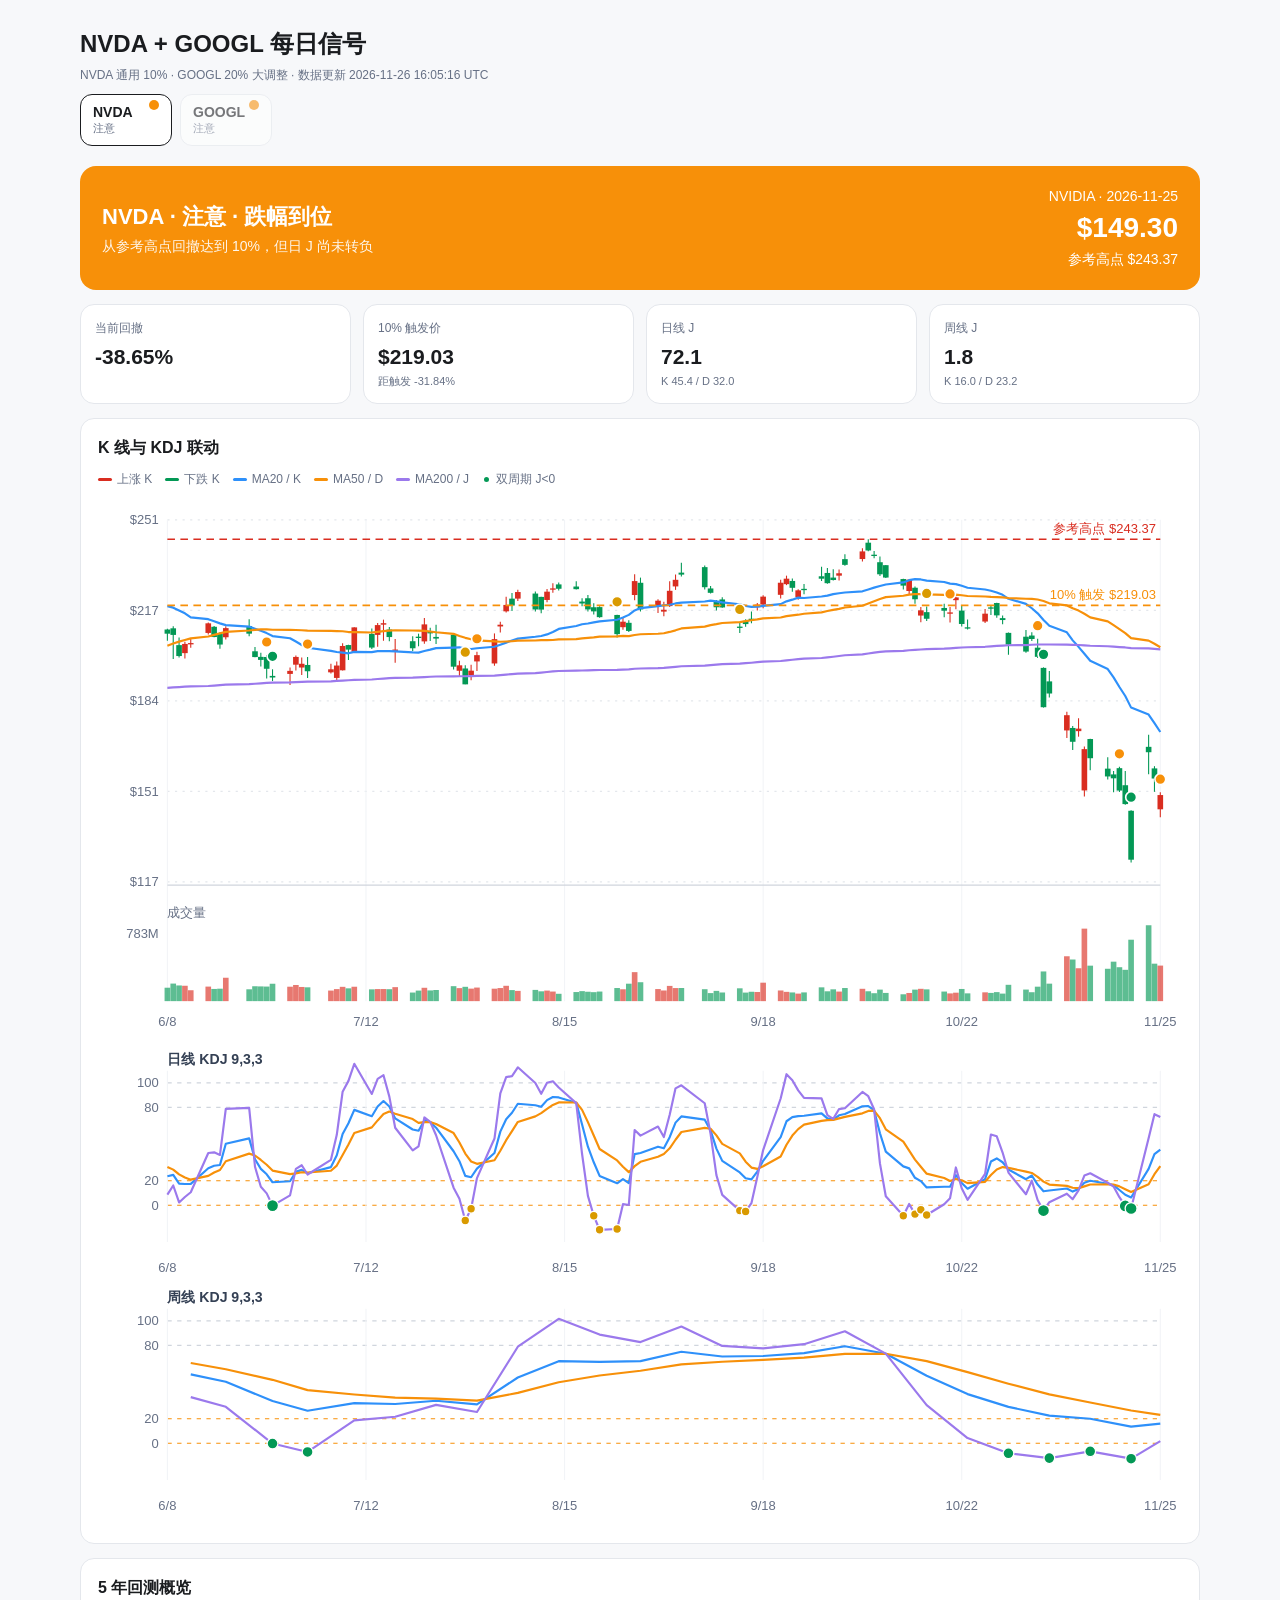
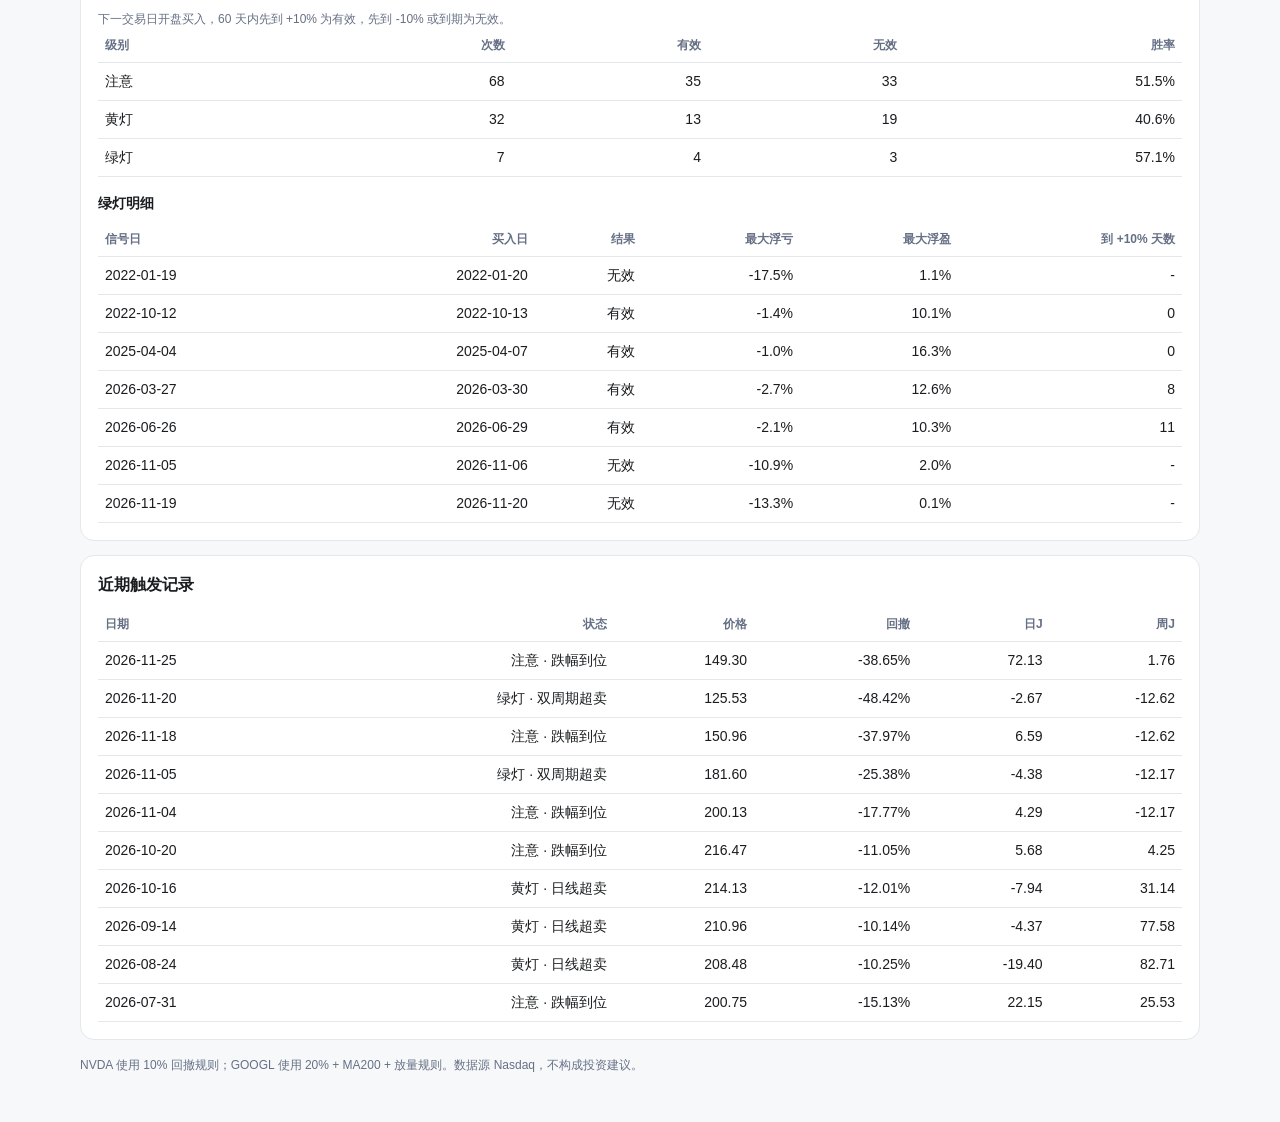
==== commit 271d2b12: "chore(signal): update NVDA GOOGL dashboard" ====
--- a/signal-dashboard/docs/nvda-googl-dashboard.html
+++ b/signal-dashboard/docs/nvda-googl-dashboard.html
@@ -16,7 +16,7 @@
 .muted{color:var(--muted)}footer{color:var(--muted);font-size:12px;margin-top:16px}
 @media(max-width:760px){body{padding:18px 10px 36px}.grid{grid-template-columns:repeat(2,minmax(0,1fr))}.status{align-items:flex-start;flex-direction:column}.price{text-align:left}.tab{min-width:82px}}
 @media(max-width:480px){.grid{grid-template-columns:1fr}}
-</style></head><body><div class="wrap"><header><h1>NVDA + GOOGL 每日信号</h1><div class="sub">NVDA 通用 10% · GOOGL 20% 大调整 · 数据更新 2026-11-26 11:24:19 UTC</div><div class="tabs"><button type="button" class="tab active" data-symbol="NVDA"><b>NVDA</b><span class="tab-dot" style="background:#f79009"></span><small>注意</small></button><button type="button" class="tab" data-symbol="GOOGL"><b>GOOGL</b><span class="tab-dot" style="background:#f79009"></span><small>注意</small></button></div></header>
+</style></head><body><div class="wrap"><header><h1>NVDA + GOOGL 每日信号</h1><div class="sub">NVDA 通用 10% · GOOGL 20% 大调整 · 数据更新 2026-11-26 16:05:16 UTC</div><div class="tabs"><button type="button" class="tab active" data-symbol="NVDA"><b>NVDA</b><span class="tab-dot" style="background:#f79009"></span><small>注意</small></button><button type="button" class="tab" data-symbol="GOOGL"><b>GOOGL</b><span class="tab-dot" style="background:#f79009"></span><small>注意</small></button></div></header>
 <div class="panel" data-panel="NVDA">
   <div class="status" style="background:#f79009">
     <div><h2>NVDA · 注意 · 跌幅到位</h2><p>从参考高点回撤达到 10%，但日 J 尚未转负</p></div>
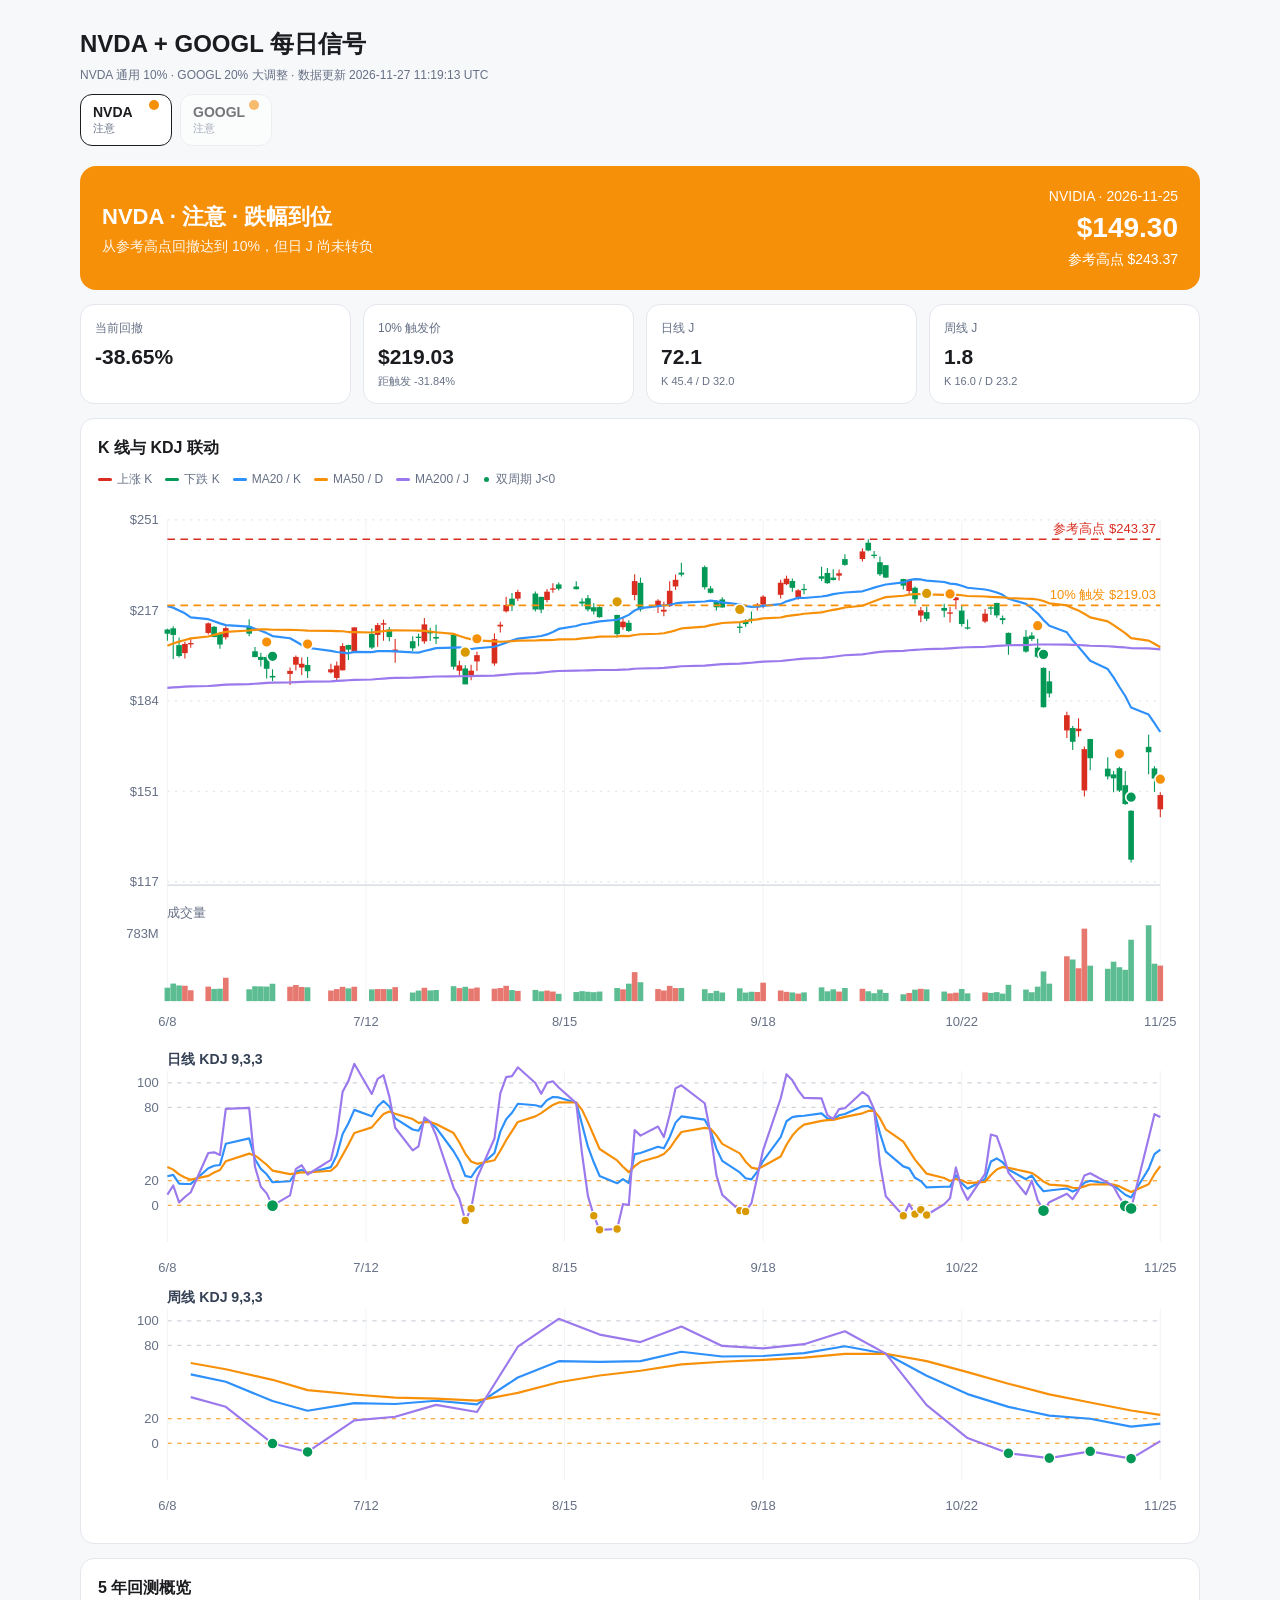
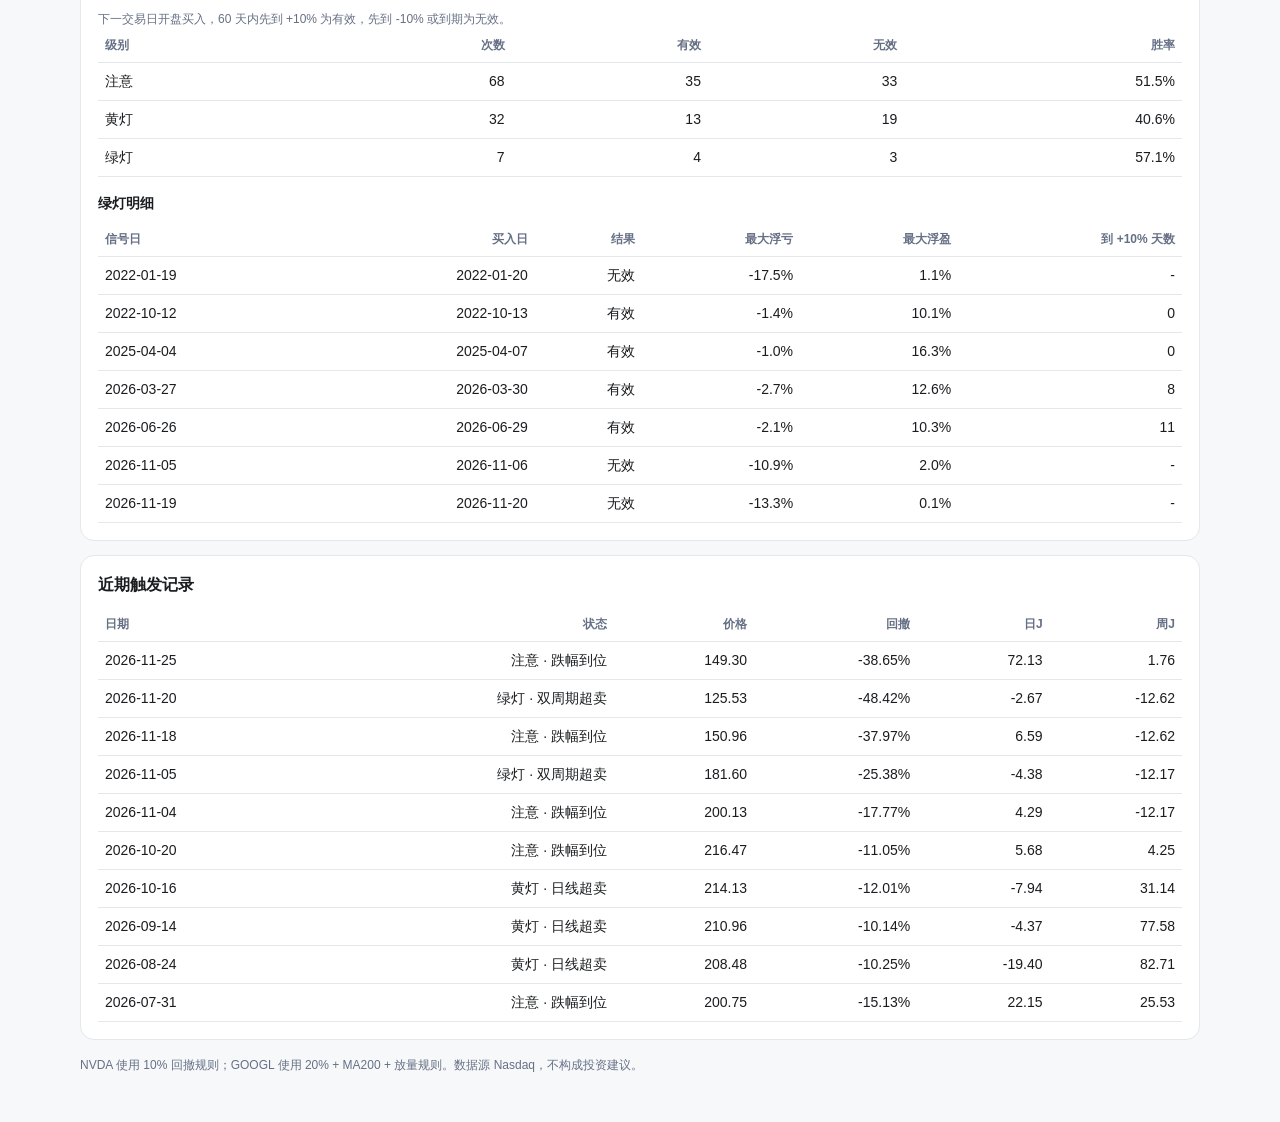
==== commit f584bb37: "chore(signal): update NVDA GOOGL dashboard" ====
--- a/signal-dashboard/docs/nvda-googl-dashboard.html
+++ b/signal-dashboard/docs/nvda-googl-dashboard.html
@@ -16,7 +16,7 @@
 .muted{color:var(--muted)}footer{color:var(--muted);font-size:12px;margin-top:16px}
 @media(max-width:760px){body{padding:18px 10px 36px}.grid{grid-template-columns:repeat(2,minmax(0,1fr))}.status{align-items:flex-start;flex-direction:column}.price{text-align:left}.tab{min-width:82px}}
 @media(max-width:480px){.grid{grid-template-columns:1fr}}
-</style></head><body><div class="wrap"><header><h1>NVDA + GOOGL 每日信号</h1><div class="sub">NVDA 通用 10% · GOOGL 20% 大调整 · 数据更新 2026-11-26 16:05:16 UTC</div><div class="tabs"><button type="button" class="tab active" data-symbol="NVDA"><b>NVDA</b><span class="tab-dot" style="background:#f79009"></span><small>注意</small></button><button type="button" class="tab" data-symbol="GOOGL"><b>GOOGL</b><span class="tab-dot" style="background:#f79009"></span><small>注意</small></button></div></header>
+</style></head><body><div class="wrap"><header><h1>NVDA + GOOGL 每日信号</h1><div class="sub">NVDA 通用 10% · GOOGL 20% 大调整 · 数据更新 2026-11-27 11:19:13 UTC</div><div class="tabs"><button type="button" class="tab active" data-symbol="NVDA"><b>NVDA</b><span class="tab-dot" style="background:#f79009"></span><small>注意</small></button><button type="button" class="tab" data-symbol="GOOGL"><b>GOOGL</b><span class="tab-dot" style="background:#f79009"></span><small>注意</small></button></div></header>
 <div class="panel" data-panel="NVDA">
   <div class="status" style="background:#f79009">
     <div><h2>NVDA · 注意 · 跌幅到位</h2><p>从参考高点回撤达到 10%，但日 J 尚未转负</p></div>
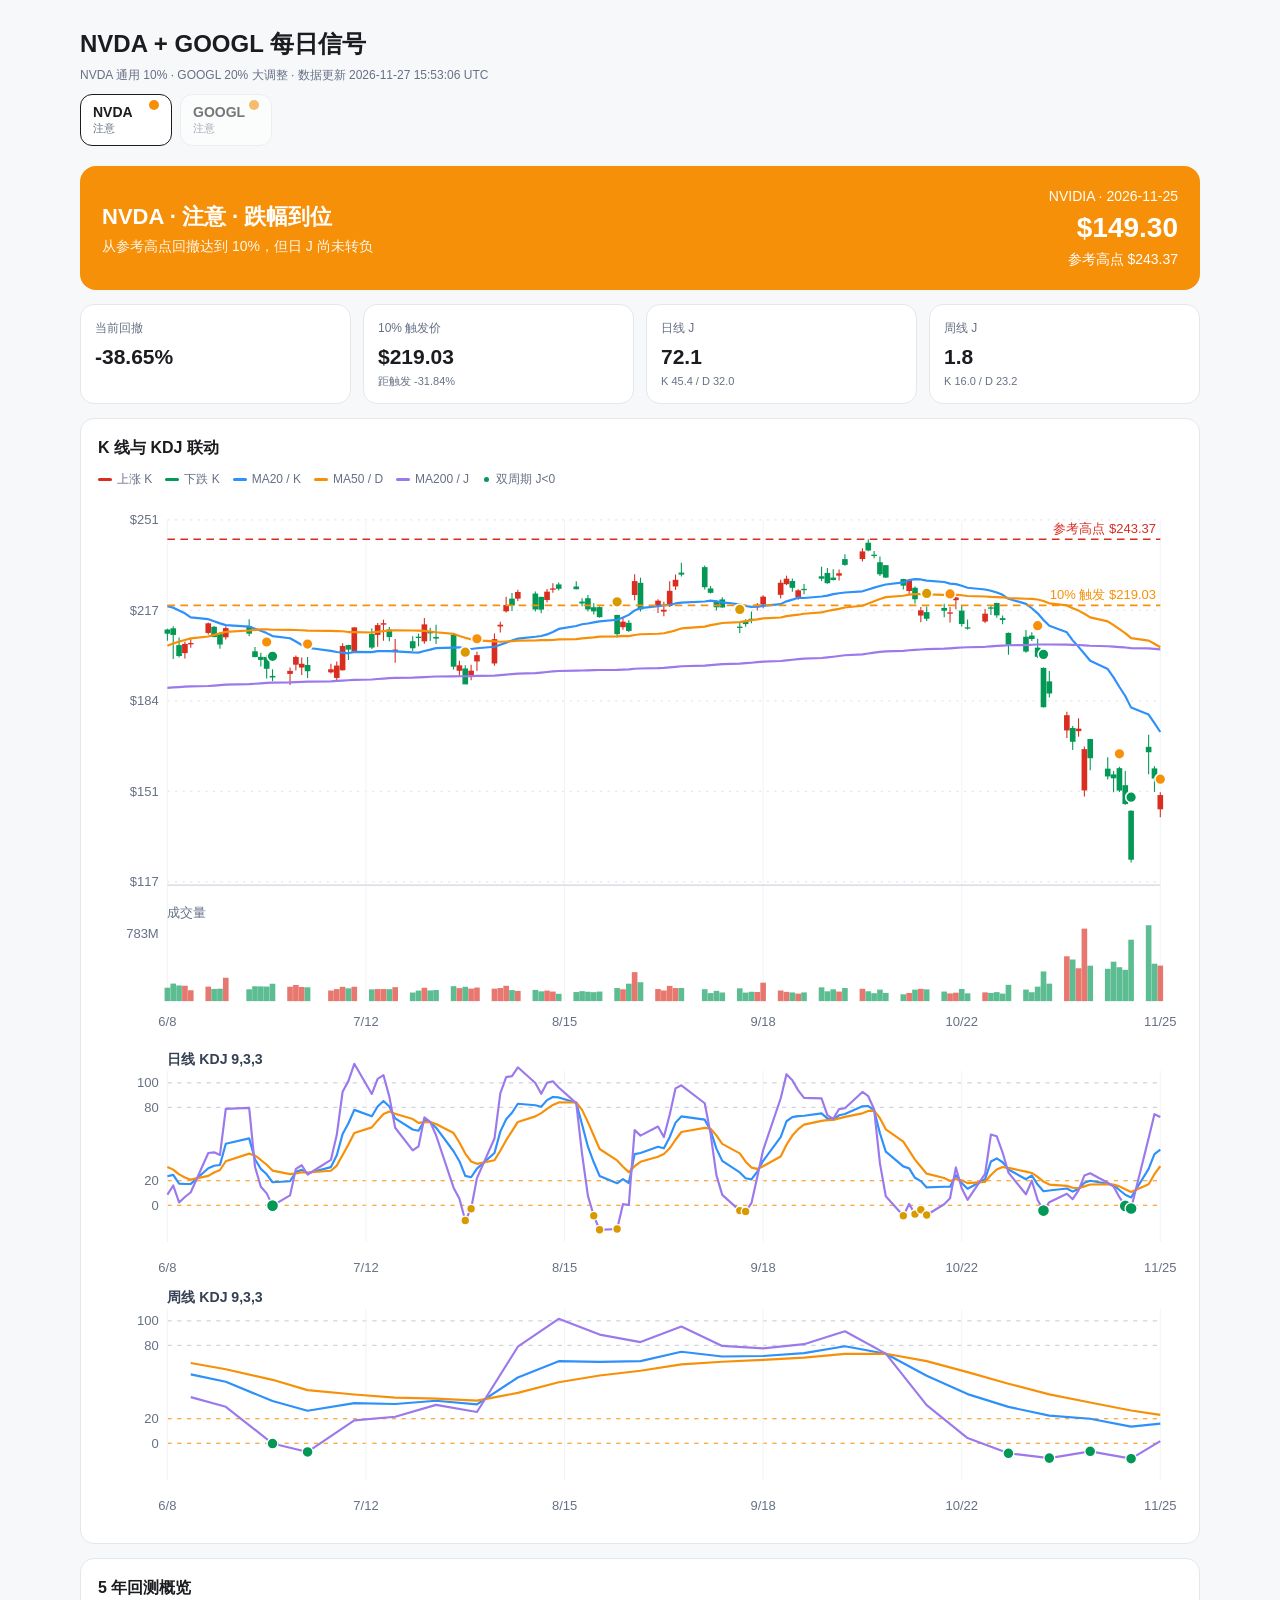
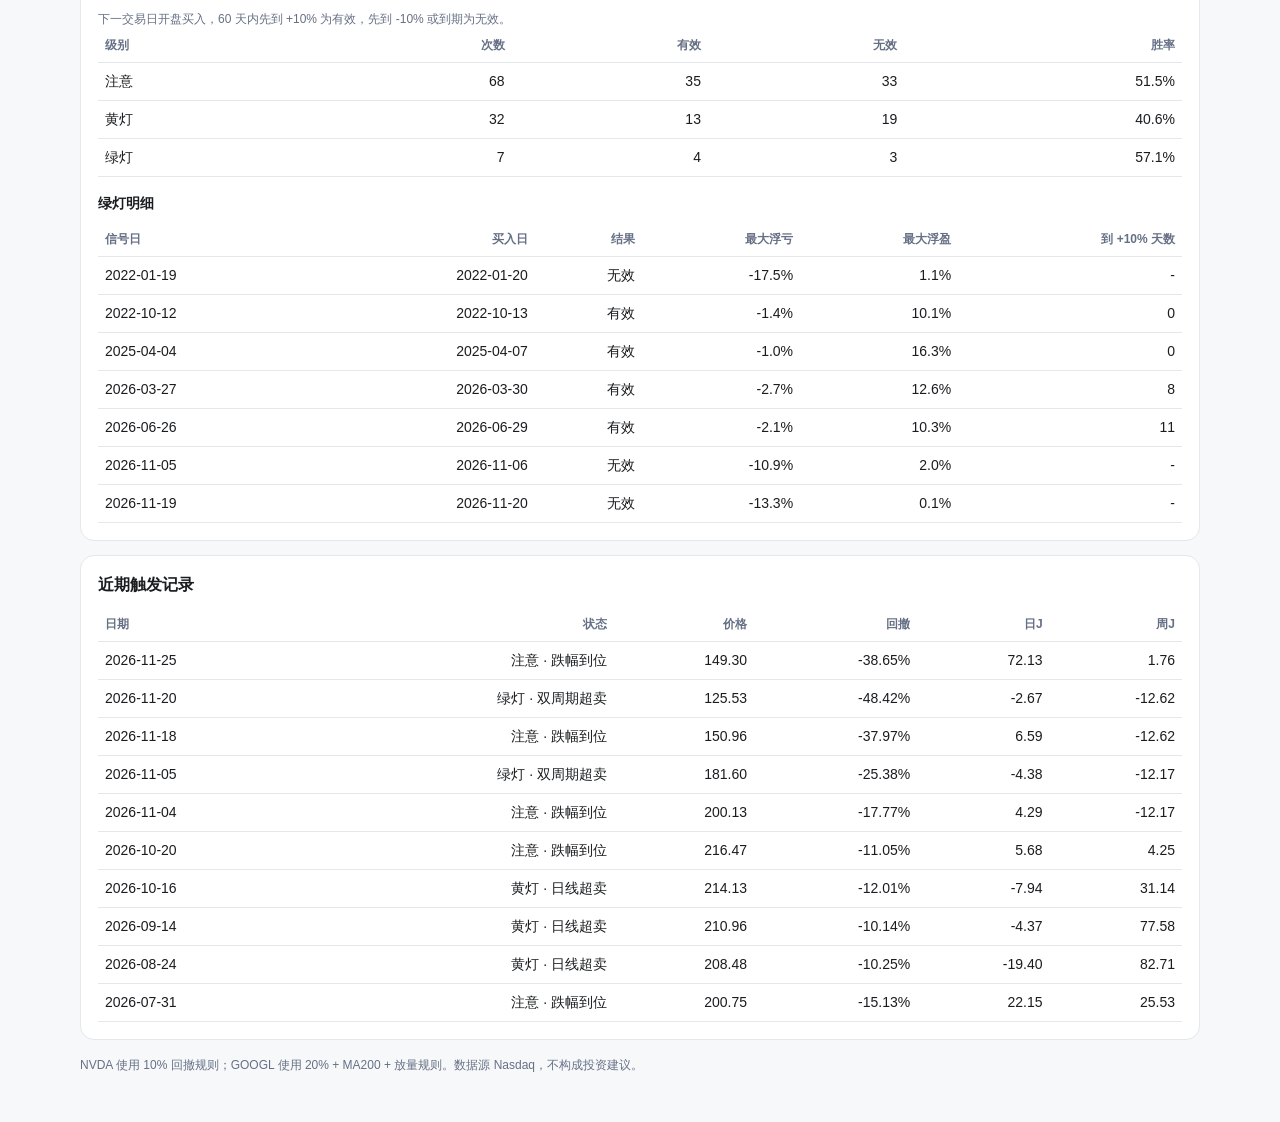
==== commit f60a44b8: "chore(signal): update NVDA GOOGL dashboard" ====
--- a/signal-dashboard/docs/nvda-googl-dashboard.html
+++ b/signal-dashboard/docs/nvda-googl-dashboard.html
@@ -16,7 +16,7 @@
 .muted{color:var(--muted)}footer{color:var(--muted);font-size:12px;margin-top:16px}
 @media(max-width:760px){body{padding:18px 10px 36px}.grid{grid-template-columns:repeat(2,minmax(0,1fr))}.status{align-items:flex-start;flex-direction:column}.price{text-align:left}.tab{min-width:82px}}
 @media(max-width:480px){.grid{grid-template-columns:1fr}}
-</style></head><body><div class="wrap"><header><h1>NVDA + GOOGL 每日信号</h1><div class="sub">NVDA 通用 10% · GOOGL 20% 大调整 · 数据更新 2026-11-27 11:19:13 UTC</div><div class="tabs"><button type="button" class="tab active" data-symbol="NVDA"><b>NVDA</b><span class="tab-dot" style="background:#f79009"></span><small>注意</small></button><button type="button" class="tab" data-symbol="GOOGL"><b>GOOGL</b><span class="tab-dot" style="background:#f79009"></span><small>注意</small></button></div></header>
+</style></head><body><div class="wrap"><header><h1>NVDA + GOOGL 每日信号</h1><div class="sub">NVDA 通用 10% · GOOGL 20% 大调整 · 数据更新 2026-11-27 15:53:06 UTC</div><div class="tabs"><button type="button" class="tab active" data-symbol="NVDA"><b>NVDA</b><span class="tab-dot" style="background:#f79009"></span><small>注意</small></button><button type="button" class="tab" data-symbol="GOOGL"><b>GOOGL</b><span class="tab-dot" style="background:#f79009"></span><small>注意</small></button></div></header>
 <div class="panel" data-panel="NVDA">
   <div class="status" style="background:#f79009">
     <div><h2>NVDA · 注意 · 跌幅到位</h2><p>从参考高点回撤达到 10%，但日 J 尚未转负</p></div>
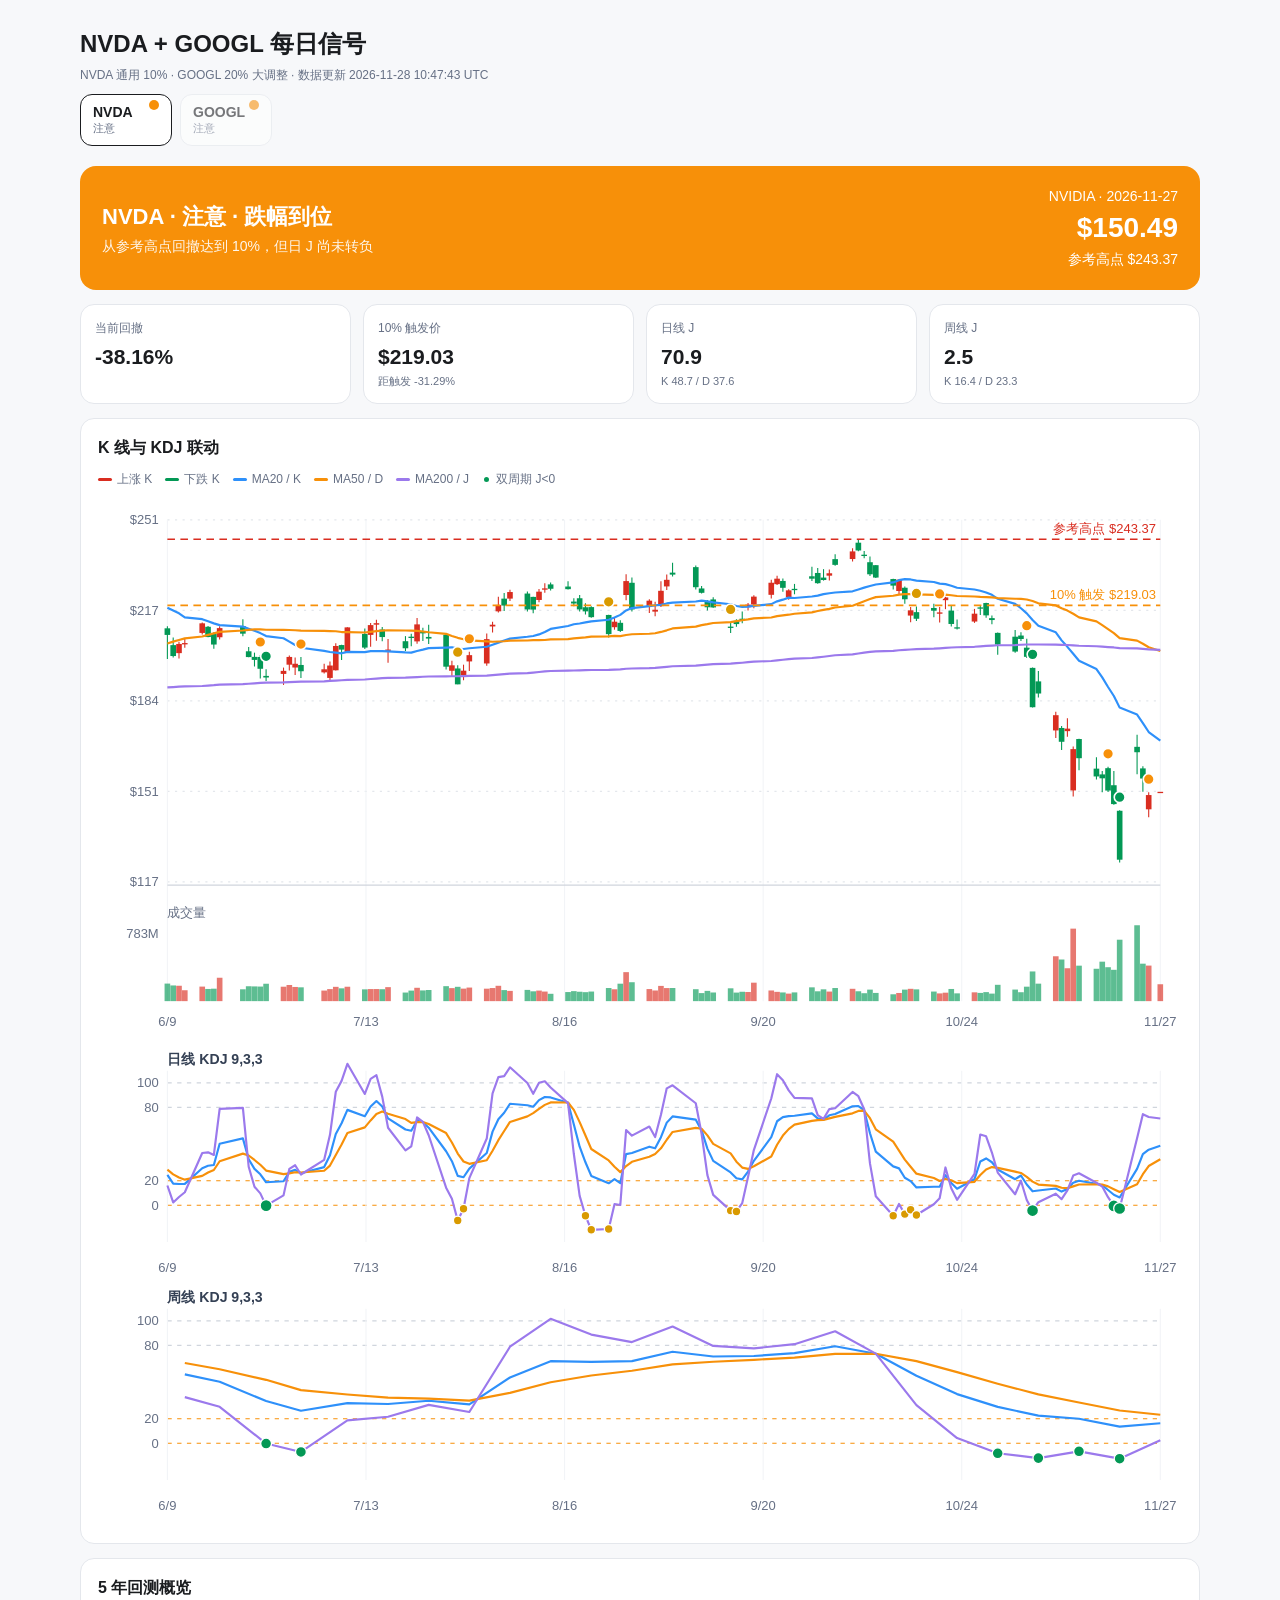
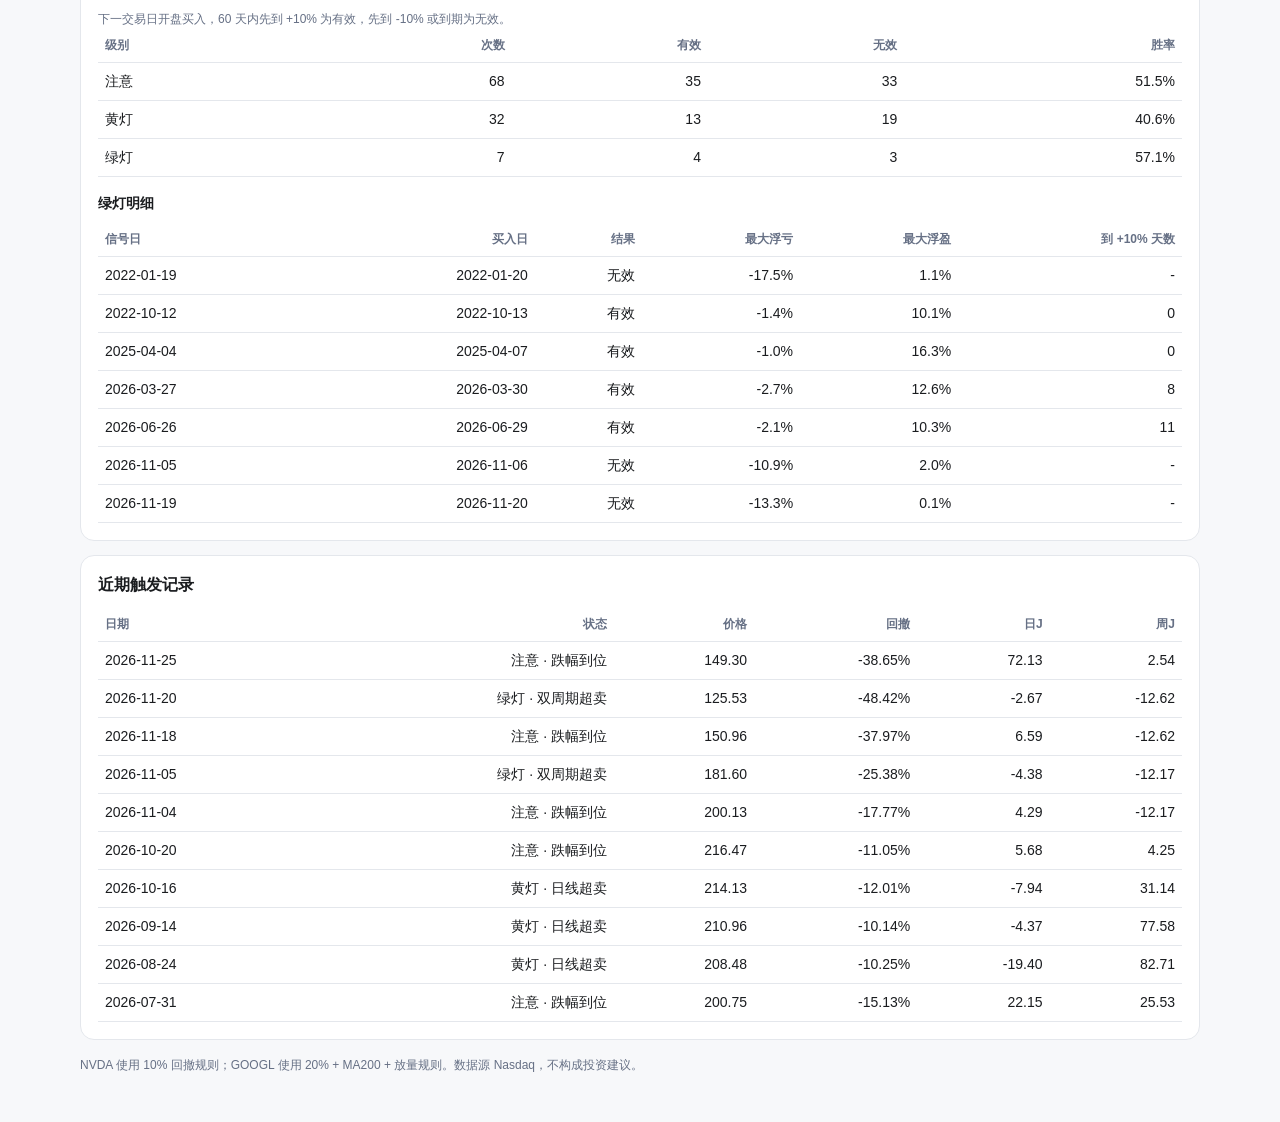
==== commit 0a433613: "chore(signal): update NVDA GOOGL dashboard" ====
--- a/signal-dashboard/docs/nvda-googl-dashboard.html
+++ b/signal-dashboard/docs/nvda-googl-dashboard.html
@@ -16,51 +16,51 @@
 .muted{color:var(--muted)}footer{color:var(--muted);font-size:12px;margin-top:16px}
 @media(max-width:760px){body{padding:18px 10px 36px}.grid{grid-template-columns:repeat(2,minmax(0,1fr))}.status{align-items:flex-start;flex-direction:column}.price{text-align:left}.tab{min-width:82px}}
 @media(max-width:480px){.grid{grid-template-columns:1fr}}
-</style></head><body><div class="wrap"><header><h1>NVDA + GOOGL 每日信号</h1><div class="sub">NVDA 通用 10% · GOOGL 20% 大调整 · 数据更新 2026-11-27 15:53:06 UTC</div><div class="tabs"><button type="button" class="tab active" data-symbol="NVDA"><b>NVDA</b><span class="tab-dot" style="background:#f79009"></span><small>注意</small></button><button type="button" class="tab" data-symbol="GOOGL"><b>GOOGL</b><span class="tab-dot" style="background:#f79009"></span><small>注意</small></button></div></header>
+</style></head><body><div class="wrap"><header><h1>NVDA + GOOGL 每日信号</h1><div class="sub">NVDA 通用 10% · GOOGL 20% 大调整 · 数据更新 2026-11-28 10:47:43 UTC</div><div class="tabs"><button type="button" class="tab active" data-symbol="NVDA"><b>NVDA</b><span class="tab-dot" style="background:#f79009"></span><small>注意</small></button><button type="button" class="tab" data-symbol="GOOGL"><b>GOOGL</b><span class="tab-dot" style="background:#f79009"></span><small>注意</small></button></div></header>
 <div class="panel" data-panel="NVDA">
   <div class="status" style="background:#f79009">
     <div><h2>NVDA · 注意 · 跌幅到位</h2><p>从参考高点回撤达到 10%，但日 J 尚未转负</p></div>
-    <div class="price"><span>NVIDIA · 2026-11-25</span><strong>$149.30</strong><span>参考高点 $243.37</span></div>
+    <div class="price"><span>NVIDIA · 2026-11-27</span><strong>$150.49</strong><span>参考高点 $243.37</span></div>
   </div>
   <div class="grid">
-    <div class="card"><div class="label">当前回撤</div><div class="value">-38.65%</div></div>
-    <div class="card"><div class="label">10% 触发价</div><div class="value">$219.03</div><div class="note">距触发 -31.84%</div></div>
-    <div class="card"><div class="label">日线 J</div><div class="value">72.1</div><div class="note">K 45.4 / D 32.0</div></div>
-    <div class="card"><div class="label">周线 J</div><div class="value">1.8</div><div class="note">K 16.0 / D 23.2</div></div>
+    <div class="card"><div class="label">当前回撤</div><div class="value">-38.16%</div></div>
+    <div class="card"><div class="label">10% 触发价</div><div class="value">$219.03</div><div class="note">距触发 -31.29%</div></div>
+    <div class="card"><div class="label">日线 J</div><div class="value">70.9</div><div class="note">K 48.7 / D 37.6</div></div>
+    <div class="card"><div class="label">周线 J</div><div class="value">2.5</div><div class="note">K 16.4 / D 23.3</div></div>
   </div>
   <section><h3>K 线与 KDJ 联动</h3><div class="chart-legend">
     <span><i style="background:#d92d20"></i>上涨 K</span><span><i style="background:#039855"></i>下跌 K</span>
     <span><i style="background:#2e90fa"></i>MA20 / K</span><span><i style="background:#f79009"></i>MA50 / D</span>
     <span><i style="background:#9b79ec"></i>MA200 / J</span><span><i class="ring" style="background:#039855"></i>双周期 J&lt;0</span>
-  </div><div class="chart-scroll"><svg viewBox="0 0 1000 510" role="img" aria-label="NVDA 日K线、成交量、均线和信号"><rect x="0" y="0" width="1000" height="510" fill="transparent"/><line x1="64" y1="356.00" x2="980" y2="356.00" stroke="#e4e7ec" stroke-width="1" stroke-dasharray="2 5"/><text x="56" y="360.00" text-anchor="end" font-size="12" fill="#667085">$117</text><line x1="64" y1="272.50" x2="980" y2="272.50" stroke="#e4e7ec" stroke-width="1" stroke-dasharray="2 5"/><text x="56" y="276.50" text-anchor="end" font-size="12" fill="#667085">$151</text><line x1="64" y1="189.00" x2="980" y2="189.00" stroke="#e4e7ec" stroke-width="1" stroke-dasharray="2 5"/><text x="56" y="193.00" text-anchor="end" font-size="12" fill="#667085">$184</text><line x1="64" y1="105.50" x2="980" y2="105.50" stroke="#e4e7ec" stroke-width="1" stroke-dasharray="2 5"/><text x="56" y="109.50" text-anchor="end" font-size="12" fill="#667085">$217</text><line x1="64" y1="22.00" x2="980" y2="22.00" stroke="#e4e7ec" stroke-width="1" stroke-dasharray="2 5"/><text x="56" y="26.00" text-anchor="end" font-size="12" fill="#667085">$251</text><line x1="64.00" y1="22" x2="64.00" y2="466" stroke="#f2f4f7" stroke-width="1"/><text x="64.00" y="489" text-anchor="middle" font-size="12" fill="#667085">6/8</text><line x1="247.20" y1="22" x2="247.20" y2="466" stroke="#f2f4f7" stroke-width="1"/><text x="247.20" y="489" text-anchor="middle" font-size="12" fill="#667085">7/12</text><line x1="430.40" y1="22" x2="430.40" y2="466" stroke="#f2f4f7" stroke-width="1"/><text x="430.40" y="489" text-anchor="middle" font-size="12" fill="#667085">8/15</text><line x1="613.60" y1="22" x2="613.60" y2="466" stroke="#f2f4f7" stroke-width="1"/><text x="613.60" y="489" text-anchor="middle" font-size="12" fill="#667085">9/18</text><line x1="796.80" y1="22" x2="796.80" y2="466" stroke="#f2f4f7" stroke-width="1"/><text x="796.80" y="489" text-anchor="middle" font-size="12" fill="#667085">10/22</text><line x1="980.00" y1="22" x2="980.00" y2="466" stroke="#f2f4f7" stroke-width="1"/><text x="980.00" y="489" text-anchor="middle" font-size="12" fill="#667085">11/25</text><line x1="64.00" y1="122.43" x2="64.00" y2="133.64" stroke="#039855" stroke-width="1"/><rect x="61.40" y="123.16" width="5.19" height="3.86" fill="#039855"/><line x1="69.39" y1="120.10" x2="69.39" y2="150.35" stroke="#039855" stroke-width="1"/><rect x="66.79" y="122.07" width="5.19" height="6.08" fill="#039855"/><line x1="74.78" y1="130.58" x2="74.78" y2="148.90" stroke="#039855" stroke-width="1"/><rect x="72.18" y="137.58" width="5.19" height="10.06" fill="#039855"/><line x1="80.16" y1="134.50" x2="80.16" y2="149.85" stroke="#d92d20" stroke-width="1"/><rect x="77.57" y="136.48" width="5.19" height="8.48" fill="#d92d20"/><line x1="85.55" y1="130.96" x2="85.55" y2="140.07" stroke="#d92d20" stroke-width="1"/><rect x="82.96" y="135.68" width="5.19" height="1.20" fill="#d92d20"/><line x1="101.72" y1="116.81" x2="101.72" y2="127.77" stroke="#d92d20" stroke-width="1"/><rect x="99.12" y="117.46" width="5.19" height="8.86" fill="#d92d20"/><line x1="107.11" y1="119.87" x2="107.11" y2="130.41" stroke="#039855" stroke-width="1"/><rect x="104.51" y="120.65" width="5.19" height="9.46" fill="#039855"/><line x1="112.49" y1="125.59" x2="112.49" y2="140.97" stroke="#039855" stroke-width="1"/><rect x="109.90" y="127.30" width="5.19" height="9.73" fill="#039855"/><line x1="117.88" y1="120.12" x2="117.88" y2="132.39" stroke="#d92d20" stroke-width="1"/><rect x="115.29" y="121.88" width="5.19" height="8.43" fill="#d92d20"/><line x1="139.44" y1="113.60" x2="139.44" y2="129.33" stroke="#039855" stroke-width="1"/><rect x="136.84" y="120.00" width="5.19" height="7.00" fill="#039855"/><line x1="144.82" y1="139.24" x2="144.82" y2="148.70" stroke="#039855" stroke-width="1"/><rect x="142.23" y="143.25" width="5.19" height="5.34" fill="#039855"/><line x1="150.21" y1="144.51" x2="150.21" y2="157.28" stroke="#039855" stroke-width="1"/><rect x="147.62" y="148.40" width="5.19" height="2.81" fill="#039855"/><line x1="155.60" y1="146.69" x2="155.60" y2="168.44" stroke="#039855" stroke-width="1"/><rect x="153.00" y="148.50" width="5.19" height="10.89" fill="#039855"/><line x1="160.99" y1="159.86" x2="160.99" y2="170.72" stroke="#039855" stroke-width="1"/><rect x="158.39" y="165.96" width="5.19" height="1.48" fill="#039855"/><line x1="177.15" y1="158.28" x2="177.15" y2="174.29" stroke="#d92d20" stroke-width="1"/><rect x="174.56" y="161.32" width="5.19" height="2.81" fill="#d92d20"/><line x1="182.54" y1="147.12" x2="182.54" y2="160.96" stroke="#d92d20" stroke-width="1"/><rect x="179.95" y="148.47" width="5.19" height="7.15" fill="#d92d20"/><line x1="187.93" y1="149.07" x2="187.93" y2="165.13" stroke="#d92d20" stroke-width="1"/><rect x="185.33" y="154.77" width="5.19" height="3.46" fill="#d92d20"/><line x1="193.32" y1="148.56" x2="193.32" y2="167.89" stroke="#039855" stroke-width="1"/><rect x="190.72" y="155.87" width="5.19" height="5.80" fill="#039855"/><line x1="214.87" y1="154.84" x2="214.87" y2="163.77" stroke="#d92d20" stroke-width="1"/><rect x="212.28" y="159.86" width="5.19" height="2.83" fill="#d92d20"/><line x1="220.26" y1="152.69" x2="220.26" y2="170.92" stroke="#d92d20" stroke-width="1"/><rect x="217.66" y="156.40" width="5.19" height="11.44" fill="#d92d20"/><line x1="225.65" y1="135.75" x2="225.65" y2="161.09" stroke="#d92d20" stroke-width="1"/><rect x="223.05" y="138.36" width="5.19" height="22.43" fill="#d92d20"/><line x1="231.04" y1="137.19" x2="231.04" y2="151.31" stroke="#039855" stroke-width="1"/><rect x="228.44" y="137.51" width="5.19" height="4.21" fill="#039855"/><line x1="236.42" y1="121.10" x2="236.42" y2="143.88" stroke="#d92d20" stroke-width="1"/><rect x="233.83" y="121.20" width="5.19" height="22.48" fill="#d92d20"/><line x1="252.59" y1="122.18" x2="252.59" y2="141.17" stroke="#039855" stroke-width="1"/><rect x="249.99" y="127.27" width="5.19" height="12.57" fill="#039855"/><line x1="257.98" y1="117.21" x2="257.98" y2="139.16" stroke="#d92d20" stroke-width="1"/><rect x="255.38" y="119.09" width="5.19" height="9.03" fill="#d92d20"/><line x1="263.36" y1="114.05" x2="263.36" y2="133.54" stroke="#d92d20" stroke-width="1"/><rect x="260.77" y="117.34" width="5.19" height="1.35" fill="#d92d20"/><line x1="268.75" y1="120.90" x2="268.75" y2="134.03" stroke="#039855" stroke-width="1"/><rect x="266.16" y="123.18" width="5.19" height="6.95" fill="#039855"/><line x1="274.14" y1="132.03" x2="274.14" y2="153.79" stroke="#d92d20" stroke-width="1"/><rect x="271.55" y="141.65" width="5.19" height="1.20" fill="#d92d20"/><line x1="290.31" y1="129.28" x2="290.31" y2="142.98" stroke="#039855" stroke-width="1"/><rect x="287.71" y="133.97" width="5.19" height="6.50" fill="#039855"/><line x1="295.69" y1="127.00" x2="295.69" y2="138.64" stroke="#039855" stroke-width="1"/><rect x="293.10" y="129.78" width="5.19" height="1.20" fill="#039855"/><line x1="301.08" y1="112.60" x2="301.08" y2="136.28" stroke="#d92d20" stroke-width="1"/><rect x="298.49" y="118.44" width="5.19" height="15.69" fill="#d92d20"/><line x1="306.47" y1="121.43" x2="306.47" y2="133.74" stroke="#039855" stroke-width="1"/><rect x="303.88" y="124.98" width="5.19" height="1.74" fill="#039855"/><line x1="311.86" y1="118.82" x2="311.86" y2="136.63" stroke="#039855" stroke-width="1"/><rect x="309.26" y="130.01" width="5.19" height="1.53" fill="#039855"/><line x1="328.02" y1="126.75" x2="328.02" y2="160.14" stroke="#039855" stroke-width="1"/><rect x="325.43" y="128.13" width="5.19" height="29.33" fill="#039855"/><line x1="333.41" y1="151.96" x2="333.41" y2="166.91" stroke="#d92d20" stroke-width="1"/><rect x="330.82" y="156.20" width="5.19" height="5.04" fill="#d92d20"/><line x1="338.80" y1="156.04" x2="338.80" y2="173.76" stroke="#039855" stroke-width="1"/><rect x="336.20" y="159.12" width="5.19" height="14.64" fill="#039855"/><line x1="344.19" y1="155.60" x2="344.19" y2="169.97" stroke="#d92d20" stroke-width="1"/><rect x="341.59" y="161.14" width="5.19" height="3.99" fill="#d92d20"/><line x1="349.58" y1="143.68" x2="349.58" y2="161.37" stroke="#d92d20" stroke-width="1"/><rect x="346.98" y="146.82" width="5.19" height="5.79" fill="#d92d20"/><line x1="365.74" y1="126.77" x2="365.74" y2="156.60" stroke="#d92d20" stroke-width="1"/><rect x="363.15" y="132.04" width="5.19" height="22.45" fill="#d92d20"/><line x1="371.13" y1="115.93" x2="371.13" y2="125.99" stroke="#d92d20" stroke-width="1"/><rect x="368.53" y="118.74" width="5.19" height="1.61" fill="#d92d20"/><line x1="376.52" y1="92.95" x2="376.52" y2="107.55" stroke="#d92d20" stroke-width="1"/><rect x="373.92" y="100.48" width="5.19" height="5.92" fill="#d92d20"/><line x1="381.91" y1="89.42" x2="381.91" y2="106.05" stroke="#039855" stroke-width="1"/><rect x="379.31" y="94.68" width="5.19" height="6.37" fill="#039855"/><line x1="387.29" y1="86.58" x2="387.29" y2="96.87" stroke="#d92d20" stroke-width="1"/><rect x="384.70" y="88.59" width="5.19" height="6.07" fill="#d92d20"/><line x1="403.46" y1="88.14" x2="403.46" y2="106.63" stroke="#039855" stroke-width="1"/><rect x="400.86" y="89.99" width="5.19" height="14.68" fill="#039855"/><line x1="408.85" y1="93.00" x2="408.85" y2="108.06" stroke="#039855" stroke-width="1"/><rect x="406.25" y="93.08" width="5.19" height="11.72" fill="#039855"/><line x1="414.24" y1="85.73" x2="414.24" y2="98.02" stroke="#d92d20" stroke-width="1"/><rect x="411.64" y="88.26" width="5.19" height="7.65" fill="#d92d20"/><line x1="419.62" y1="80.38" x2="419.62" y2="89.21" stroke="#d92d20" stroke-width="1"/><rect x="417.03" y="85.23" width="5.19" height="1.20" fill="#d92d20"/><line x1="425.01" y1="79.73" x2="425.01" y2="87.23" stroke="#039855" stroke-width="1"/><rect x="422.42" y="81.55" width="5.19" height="4.03" fill="#039855"/><line x1="441.18" y1="78.65" x2="441.18" y2="86.33" stroke="#039855" stroke-width="1"/><rect x="438.58" y="83.52" width="5.19" height="2.43" fill="#039855"/><line x1="446.56" y1="94.41" x2="446.56" y2="101.81" stroke="#039855" stroke-width="1"/><rect x="443.97" y="97.39" width="5.19" height="1.78" fill="#039855"/><line x1="451.95" y1="91.32" x2="451.95" y2="106.65" stroke="#039855" stroke-width="1"/><rect x="449.36" y="94.33" width="5.19" height="10.31" fill="#039855"/><line x1="457.34" y1="98.87" x2="457.34" y2="109.41" stroke="#039855" stroke-width="1"/><rect x="454.75" y="102.64" width="5.19" height="3.79" fill="#039855"/><line x1="462.73" y1="101.68" x2="462.73" y2="112.32" stroke="#039855" stroke-width="1"/><rect x="460.13" y="102.49" width="5.19" height="9.28" fill="#039855"/><line x1="478.89" y1="109.59" x2="478.89" y2="130.51" stroke="#039855" stroke-width="1"/><rect x="476.30" y="109.74" width="5.19" height="17.69" fill="#039855"/><line x1="484.28" y1="111.74" x2="484.28" y2="123.33" stroke="#d92d20" stroke-width="1"/><rect x="481.69" y="115.96" width="5.19" height="5.08" fill="#d92d20"/><line x1="489.67" y1="114.58" x2="489.67" y2="125.54" stroke="#039855" stroke-width="1"/><rect x="487.08" y="116.99" width="5.19" height="7.48" fill="#039855"/><line x1="495.06" y1="72.26" x2="495.06" y2="96.26" stroke="#d92d20" stroke-width="1"/><rect x="492.46" y="78.50" width="5.19" height="12.84" fill="#d92d20"/><line x1="500.45" y1="75.29" x2="500.45" y2="106.53" stroke="#039855" stroke-width="1"/><rect x="497.85" y="80.06" width="5.19" height="24.61" fill="#039855"/><line x1="516.61" y1="95.26" x2="516.61" y2="108.03" stroke="#d92d20" stroke-width="1"/><rect x="514.02" y="96.57" width="5.19" height="4.79" fill="#d92d20"/><line x1="522.00" y1="97.49" x2="522.00" y2="110.82" stroke="#d92d20" stroke-width="1"/><rect x="519.40" y="104.94" width="5.19" height="1.73" fill="#d92d20"/><line x1="527.39" y1="78.58" x2="527.39" y2="102.34" stroke="#d92d20" stroke-width="1"/><rect x="524.79" y="87.46" width="5.19" height="14.11" fill="#d92d20"/><line x1="532.78" y1="72.43" x2="532.78" y2="86.61" stroke="#d92d20" stroke-width="1"/><rect x="530.18" y="77.32" width="5.19" height="6.10" fill="#d92d20"/><line x1="538.16" y1="61.49" x2="538.16" y2="74.36" stroke="#039855" stroke-width="1"/><rect x="535.57" y="70.70" width="5.19" height="1.83" fill="#039855"/><line x1="559.72" y1="64.13" x2="559.72" y2="86.35" stroke="#039855" stroke-width="1"/><rect x="557.12" y="65.63" width="5.19" height="18.51" fill="#039855"/><line x1="565.11" y1="83.02" x2="565.11" y2="89.84" stroke="#039855" stroke-width="1"/><rect x="562.51" y="85.29" width="5.19" height="4.03" fill="#039855"/><line x1="570.49" y1="96.04" x2="570.49" y2="105.55" stroke="#039855" stroke-width="1"/><rect x="567.90" y="97.21" width="5.19" height="5.43" fill="#039855"/><line x1="575.88" y1="93.50" x2="575.88" y2="103.16" stroke="#039855" stroke-width="1"/><rect x="573.29" y="95.42" width="5.19" height="7.39" fill="#039855"/><line x1="592.05" y1="116.66" x2="592.05" y2="126.29" stroke="#039855" stroke-width="1"/><rect x="589.45" y="120.50" width="5.19" height="1.20" fill="#039855"/><line x1="597.44" y1="113.73" x2="597.44" y2="120.70" stroke="#039855" stroke-width="1"/><rect x="594.84" y="115.14" width="5.19" height="3.02" fill="#039855"/><line x1="602.82" y1="106.65" x2="602.82" y2="117.34" stroke="#039855" stroke-width="1"/><rect x="600.23" y="113.22" width="5.19" height="1.20" fill="#039855"/><line x1="608.21" y1="98.76" x2="608.21" y2="105.68" stroke="#d92d20" stroke-width="1"/><rect x="605.62" y="100.18" width="5.19" height="2.42" fill="#d92d20"/><line x1="613.60" y1="91.67" x2="613.60" y2="103.46" stroke="#d92d20" stroke-width="1"/><rect x="611.00" y="92.83" width="5.19" height="7.33" fill="#d92d20"/><line x1="629.76" y1="77.20" x2="629.76" y2="94.61" stroke="#d92d20" stroke-width="1"/><rect x="627.17" y="80.01" width="5.19" height="11.15" fill="#d92d20"/><line x1="635.15" y1="73.48" x2="635.15" y2="82.22" stroke="#d92d20" stroke-width="1"/><rect x="632.56" y="76.27" width="5.19" height="5.07" fill="#d92d20"/><line x1="640.54" y1="76.07" x2="640.54" y2="88.44" stroke="#039855" stroke-width="1"/><rect x="637.95" y="78.38" width="5.19" height="6.32" fill="#039855"/><line x1="645.93" y1="86.13" x2="645.93" y2="95.79" stroke="#d92d20" stroke-width="1"/><rect x="643.33" y="87.03" width="5.19" height="6.27" fill="#d92d20"/><line x1="651.32" y1="81.11" x2="651.32" y2="90.66" stroke="#039855" stroke-width="1"/><rect x="648.72" y="85.65" width="5.19" height="1.20" fill="#039855"/><line x1="667.48" y1="65.38" x2="667.48" y2="78.35" stroke="#039855" stroke-width="1"/><rect x="664.89" y="74.06" width="5.19" height="2.23" fill="#039855"/><line x1="672.87" y1="66.36" x2="672.87" y2="80.90" stroke="#039855" stroke-width="1"/><rect x="670.28" y="71.00" width="5.19" height="9.43" fill="#039855"/><line x1="678.26" y1="67.49" x2="678.26" y2="78.03" stroke="#039855" stroke-width="1"/><rect x="675.66" y="75.27" width="5.19" height="2.23" fill="#039855"/><line x1="683.65" y1="67.70" x2="683.65" y2="78.05" stroke="#d92d20" stroke-width="1"/><rect x="681.05" y="71.28" width="5.19" height="2.22" fill="#d92d20"/><line x1="689.04" y1="53.67" x2="689.04" y2="64.40" stroke="#039855" stroke-width="1"/><rect x="686.44" y="58.24" width="5.19" height="5.28" fill="#039855"/><line x1="705.20" y1="48.10" x2="705.20" y2="60.51" stroke="#d92d20" stroke-width="1"/><rect x="702.60" y="51.11" width="5.19" height="7.05" fill="#d92d20"/><line x1="710.59" y1="39.89" x2="710.59" y2="51.03" stroke="#039855" stroke-width="1"/><rect x="707.99" y="43.08" width="5.19" height="7.18" fill="#039855"/><line x1="715.98" y1="50.66" x2="715.98" y2="57.43" stroke="#039855" stroke-width="1"/><rect x="713.38" y="54.16" width="5.19" height="1.20" fill="#039855"/><line x1="721.36" y1="55.70" x2="721.36" y2="73.81" stroke="#039855" stroke-width="1"/><rect x="718.77" y="61.09" width="5.19" height="11.14" fill="#039855"/><line x1="726.75" y1="63.60" x2="726.75" y2="75.67" stroke="#039855" stroke-width="1"/><rect x="724.16" y="63.81" width="5.19" height="11.43" fill="#039855"/><line x1="742.92" y1="76.29" x2="742.92" y2="86.23" stroke="#039855" stroke-width="1"/><rect x="740.32" y="76.62" width="5.19" height="6.05" fill="#039855"/><line x1="748.31" y1="76.85" x2="748.31" y2="90.84" stroke="#d92d20" stroke-width="1"/><rect x="745.71" y="77.15" width="5.19" height="10.49" fill="#d92d20"/><line x1="753.69" y1="83.47" x2="753.69" y2="99.43" stroke="#039855" stroke-width="1"/><rect x="751.10" y="84.65" width="5.19" height="10.61" fill="#039855"/><line x1="759.08" y1="102.36" x2="759.08" y2="116.46" stroke="#d92d20" stroke-width="1"/><rect x="756.49" y="105.47" width="5.19" height="4.84" fill="#d92d20"/><line x1="764.47" y1="101.84" x2="764.47" y2="115.28" stroke="#039855" stroke-width="1"/><rect x="761.88" y="107.15" width="5.19" height="6.10" fill="#039855"/><line x1="780.64" y1="99.48" x2="780.64" y2="111.82" stroke="#039855" stroke-width="1"/><rect x="778.04" y="103.30" width="5.19" height="2.52" fill="#039855"/><line x1="786.02" y1="102.39" x2="786.02" y2="116.66" stroke="#d92d20" stroke-width="1"/><rect x="783.43" y="107.38" width="5.19" height="1.23" fill="#d92d20"/><line x1="791.41" y1="93.03" x2="791.41" y2="104.39" stroke="#d92d20" stroke-width="1"/><rect x="788.82" y="93.58" width="5.19" height="2.53" fill="#d92d20"/><line x1="796.80" y1="101.33" x2="796.80" y2="120.45" stroke="#039855" stroke-width="1"/><rect x="794.20" y="105.72" width="5.19" height="12.34" fill="#039855"/><line x1="802.19" y1="113.95" x2="802.19" y2="123.16" stroke="#039855" stroke-width="1"/><rect x="799.59" y="121.13" width="5.19" height="1.20" fill="#039855"/><line x1="818.35" y1="104.17" x2="818.35" y2="117.06" stroke="#d92d20" stroke-width="1"/><rect x="815.76" y="108.56" width="5.19" height="7.26" fill="#d92d20"/><line x1="823.74" y1="100.55" x2="823.74" y2="109.74" stroke="#039855" stroke-width="1"/><rect x="821.15" y="102.76" width="5.19" height="1.20" fill="#039855"/><line x1="829.13" y1="98.55" x2="829.13" y2="112.40" stroke="#039855" stroke-width="1"/><rect x="826.53" y="98.74" width="5.19" height="11.38" fill="#039855"/><line x1="834.52" y1="110.24" x2="834.52" y2="118.39" stroke="#039855" stroke-width="1"/><rect x="831.92" y="112.67" width="5.19" height="1.76" fill="#039855"/><line x1="839.91" y1="125.97" x2="839.91" y2="146.39" stroke="#039855" stroke-width="1"/><rect x="837.31" y="126.27" width="5.19" height="10.79" fill="#039855"/><line x1="856.07" y1="123.67" x2="856.07" y2="144.53" stroke="#039855" stroke-width="1"/><rect x="853.48" y="129.81" width="5.19" height="13.72" fill="#039855"/><line x1="861.46" y1="125.77" x2="861.46" y2="133.82" stroke="#039855" stroke-width="1"/><rect x="858.86" y="128.73" width="5.19" height="3.19" fill="#039855"/><line x1="866.85" y1="131.66" x2="866.85" y2="149.50" stroke="#039855" stroke-width="1"/><rect x="864.25" y="139.92" width="5.19" height="8.45" fill="#039855"/><line x1="872.24" y1="158.10" x2="872.24" y2="195.20" stroke="#039855" stroke-width="1"/><rect x="869.64" y="158.56" width="5.19" height="36.30" fill="#039855"/><line x1="877.62" y1="161.50" x2="877.62" y2="185.78" stroke="#039855" stroke-width="1"/><rect x="875.03" y="171.02" width="5.19" height="11.19" fill="#039855"/><line x1="893.79" y1="199.07" x2="893.79" y2="223.36" stroke="#d92d20" stroke-width="1"/><rect x="891.19" y="202.21" width="5.19" height="14.06" fill="#d92d20"/><line x1="899.18" y1="212.19" x2="899.18" y2="234.27" stroke="#039855" stroke-width="1"/><rect x="896.58" y="214.00" width="5.19" height="12.74" fill="#039855"/><line x1="904.56" y1="205.04" x2="904.56" y2="222.03" stroke="#d92d20" stroke-width="1"/><rect x="901.97" y="214.60" width="5.19" height="2.33" fill="#d92d20"/><line x1="909.95" y1="231.13" x2="909.95" y2="277.14" stroke="#d92d20" stroke-width="1"/><rect x="907.36" y="233.52" width="5.19" height="38.10" fill="#d92d20"/><line x1="915.34" y1="223.96" x2="915.34" y2="253.09" stroke="#039855" stroke-width="1"/><rect x="912.75" y="224.20" width="5.19" height="17.70" fill="#039855"/><line x1="931.51" y1="241.02" x2="931.51" y2="261.57" stroke="#039855" stroke-width="1"/><rect x="928.91" y="251.52" width="5.19" height="7.21" fill="#039855"/><line x1="936.89" y1="253.59" x2="936.89" y2="273.31" stroke="#039855" stroke-width="1"/><rect x="934.30" y="256.84" width="5.19" height="3.60" fill="#039855"/><line x1="942.28" y1="249.80" x2="942.28" y2="273.13" stroke="#039855" stroke-width="1"/><rect x="939.69" y="251.08" width="5.19" height="20.65" fill="#039855"/><line x1="947.67" y1="253.74" x2="947.67" y2="284.90" stroke="#039855" stroke-width="1"/><rect x="945.08" y="266.82" width="5.19" height="17.40" fill="#039855"/><line x1="953.06" y1="289.88" x2="953.06" y2="338.11" stroke="#039855" stroke-width="1"/><rect x="950.46" y="290.39" width="5.19" height="45.13" fill="#039855"/><line x1="969.22" y1="220.20" x2="969.22" y2="256.75" stroke="#039855" stroke-width="1"/><rect x="966.63" y="231.40" width="5.19" height="4.98" fill="#039855"/><line x1="974.61" y1="249.25" x2="974.61" y2="272.88" stroke="#039855" stroke-width="1"/><rect x="972.02" y="251.30" width="5.19" height="9.33" fill="#039855"/><line x1="980.00" y1="273.21" x2="980.00" y2="296.29" stroke="#d92d20" stroke-width="1"/><rect x="977.40" y="275.89" width="5.19" height="13.15" fill="#d92d20"/><path d="M 64.00,101.59 L 69.39,103.00 L 74.78,105.56 L 80.16,108.19 L 85.55,112.02 L 101.72,113.63 L 107.11,115.50 L 112.49,117.50 L 117.88,119.11 L 139.44,120.47 L 144.82,122.39 L 150.21,124.38 L 155.60,126.49 L 160.99,129.22 L 177.15,131.24 L 182.54,134.29 L 187.93,137.46 L 193.32,139.95 L 214.87,142.85 L 220.26,143.88 L 225.65,144.44 L 231.04,145.12 L 236.42,143.80 L 252.59,143.97 L 257.98,143.14 L 263.36,143.13 L 268.75,143.14 L 274.14,143.37 L 290.31,144.30 L 295.69,144.47 L 301.08,142.96 L 306.47,141.73 L 311.86,140.34 L 328.02,139.84 L 333.41,139.59 L 338.80,140.85 L 344.19,141.17 L 349.58,140.43 L 365.74,139.04 L 371.13,137.15 L 376.52,135.26 L 381.91,133.23 L 387.29,131.59 L 403.46,129.84 L 408.85,129.12 L 414.24,127.67 L 419.62,125.42 L 425.01,122.62 L 441.18,119.89 L 446.56,118.33 L 451.95,117.64 L 457.34,116.63 L 462.73,115.64 L 478.89,114.14 L 484.28,112.12 L 489.67,109.66 L 495.06,105.53 L 500.45,103.42 L 516.61,101.65 L 522.00,100.96 L 527.39,100.31 L 532.78,99.12 L 538.16,98.32 L 559.72,97.29 L 565.11,96.52 L 570.49,97.24 L 575.88,98.11 L 592.05,99.90 L 597.44,101.51 L 602.82,102.24 L 608.21,102.02 L 613.60,101.34 L 629.76,99.75 L 635.15,97.19 L 640.54,95.63 L 645.93,93.76 L 651.32,94.12 L 667.48,92.70 L 672.87,91.90 L 678.26,90.52 L 683.65,89.71 L 689.04,89.02 L 705.20,87.95 L 710.59,86.26 L 715.98,84.53 L 721.36,83.01 L 726.75,81.63 L 742.92,79.70 L 748.31,77.65 L 753.69,76.72 L 759.08,76.99 L 764.47,78.01 L 780.64,79.30 L 786.02,80.85 L 791.41,81.30 L 796.80,82.85 L 802.19,84.62 L 818.35,86.23 L 823.74,87.40 L 829.13,89.03 L 834.52,91.18 L 839.91,94.86 L 856.07,99.48 L 861.46,103.56 L 866.85,108.25 L 872.24,114.38 L 877.62,119.73 L 893.79,125.71 L 899.18,133.19 L 904.56,139.15 L 909.95,145.55 L 915.34,151.99 L 931.51,159.63 L 936.89,167.29 L 942.28,176.19 L 947.67,184.50 L 953.06,195.22 L 969.22,201.61 L 974.61,209.46 L 980.00,217.74" fill="none" stroke="#2e90fa" stroke-width="2" stroke-linejoin="round"/><path d="M 64.00,138.17 L 69.39,136.13 L 74.78,134.36 L 80.16,132.83 L 85.55,131.36 L 101.72,129.60 L 107.11,128.10 L 112.49,126.77 L 117.88,125.34 L 139.44,124.10 L 144.82,123.52 L 150.21,123.04 L 155.60,123.08 L 160.99,123.39 L 177.15,123.56 L 182.54,123.64 L 187.93,123.87 L 193.32,124.12 L 214.87,124.47 L 220.26,124.61 L 225.65,124.81 L 231.04,125.51 L 236.42,125.62 L 252.59,125.91 L 257.98,125.29 L 263.36,124.59 L 268.75,124.14 L 274.14,123.82 L 290.31,124.05 L 295.69,124.26 L 301.08,124.42 L 306.47,124.96 L 311.86,125.66 L 328.02,127.13 L 333.41,129.07 L 338.80,130.84 L 344.19,132.21 L 349.58,133.21 L 365.74,134.05 L 371.13,134.43 L 376.52,134.24 L 381.91,134.03 L 387.29,133.46 L 403.46,133.29 L 408.85,132.97 L 414.24,132.99 L 419.62,132.86 L 425.01,132.34 L 441.18,132.02 L 446.56,131.29 L 451.95,130.84 L 457.34,130.41 L 462.73,129.69 L 478.89,129.51 L 484.28,129.11 L 489.67,129.25 L 495.06,128.22 L 500.45,127.57 L 516.61,127.07 L 522.00,126.63 L 527.39,125.40 L 532.78,123.93 L 538.16,122.19 L 559.72,120.52 L 565.11,119.08 L 570.49,118.17 L 575.88,117.13 L 592.05,116.32 L 597.44,115.48 L 602.82,114.63 L 608.21,113.87 L 613.60,112.89 L 629.76,112.07 L 635.15,110.80 L 640.54,110.11 L 645.93,109.50 L 651.32,108.61 L 667.48,107.31 L 672.87,106.11 L 678.26,105.05 L 683.65,104.11 L 689.04,102.84 L 705.20,101.23 L 710.59,99.09 L 715.98,97.06 L 721.36,95.03 L 726.75,93.31 L 742.92,92.03 L 748.31,90.93 L 753.69,90.46 L 759.08,90.56 L 764.47,90.80 L 780.64,91.15 L 786.02,91.20 L 791.41,90.98 L 796.80,91.57 L 802.19,92.29 L 818.35,92.75 L 823.74,93.11 L 829.13,93.33 L 834.52,93.52 L 839.91,94.14 L 856.07,94.77 L 861.46,94.86 L 866.85,95.51 L 872.24,96.92 L 877.62,98.99 L 893.79,100.94 L 899.18,103.55 L 904.56,105.74 L 909.95,108.66 L 915.34,111.95 L 931.51,115.67 L 936.89,119.20 L 942.28,122.85 L 947.67,126.48 L 953.06,131.13 L 969.22,133.44 L 974.61,136.29 L 980.00,139.53" fill="none" stroke="#f79009" stroke-width="2" stroke-linejoin="round"/><path d="M 64.00,176.95 L 69.39,176.53 L 74.78,176.25 L 80.16,175.93 L 85.55,175.64 L 101.72,175.25 L 107.11,174.91 L 112.49,174.53 L 117.88,174.03 L 139.44,173.55 L 144.82,173.20 L 150.21,172.80 L 155.60,172.45 L 160.99,172.18 L 177.15,171.96 L 182.54,171.67 L 187.93,171.42 L 193.32,171.21 L 214.87,170.95 L 220.26,170.61 L 225.65,170.26 L 231.04,169.94 L 236.42,169.59 L 252.59,169.28 L 257.98,168.84 L 263.36,168.41 L 268.75,168.04 L 274.14,167.78 L 290.31,167.57 L 295.69,167.32 L 301.08,167.02 L 306.47,166.76 L 311.86,166.49 L 328.02,166.35 L 333.41,166.25 L 338.80,166.28 L 344.19,166.13 L 349.58,165.98 L 365.74,165.64 L 371.13,165.24 L 376.52,164.77 L 381.91,164.32 L 387.29,163.80 L 403.46,163.35 L 408.85,162.88 L 414.24,162.35 L 419.62,161.86 L 425.01,161.44 L 441.18,161.14 L 446.56,160.98 L 451.95,160.80 L 457.34,160.62 L 462.73,160.52 L 478.89,160.40 L 484.28,160.17 L 489.67,159.90 L 495.06,159.40 L 500.45,159.17 L 516.61,158.82 L 522.00,158.53 L 527.39,158.06 L 532.78,157.58 L 538.16,157.03 L 559.72,156.47 L 565.11,156.00 L 570.49,155.53 L 575.88,155.04 L 592.05,154.68 L 597.44,154.25 L 602.82,153.83 L 608.21,153.30 L 613.60,152.77 L 629.76,152.19 L 635.15,151.57 L 640.54,151.04 L 645.93,150.51 L 651.32,150.02 L 667.48,149.47 L 672.87,148.92 L 678.26,148.33 L 683.65,147.63 L 689.04,146.90 L 705.20,146.14 L 710.59,145.28 L 715.98,144.49 L 721.36,143.86 L 726.75,143.29 L 742.92,142.83 L 748.31,142.33 L 753.69,141.94 L 759.08,141.58 L 764.47,141.24 L 780.64,140.86 L 786.02,140.51 L 791.41,140.09 L 796.80,139.78 L 802.19,139.50 L 818.35,139.11 L 823.74,138.70 L 829.13,138.32 L 834.52,137.97 L 839.91,137.70 L 856.07,137.51 L 861.46,137.25 L 866.85,136.98 L 872.24,137.00 L 877.62,136.97 L 893.79,137.09 L 899.18,137.31 L 904.56,137.49 L 909.95,137.81 L 915.34,138.18 L 931.51,138.62 L 936.89,139.00 L 942.28,139.37 L 947.67,139.72 L 953.06,140.30 L 969.22,140.56 L 974.61,140.99 L 980.00,141.49" fill="none" stroke="#9b79ec" stroke-width="2" stroke-linejoin="round"/><line x1="64" y1="39.89" x2="980" y2="39.89" stroke="#d92d20" stroke-width="1.5" stroke-dasharray="7 5"/><text x="976" y="33.89" text-anchor="end" font-size="12" fill="#d92d20">参考高点 $243.37</text><line x1="64" y1="100.95" x2="980" y2="100.95" stroke="#f79009" stroke-width="1.5" stroke-dasharray="7 5"/><text x="976" y="94.95" text-anchor="end" font-size="12" fill="#f79009">10% 触发 $219.03</text><circle cx="155.60" cy="134.69" r="5" fill="#f79009" stroke="#ffffff" stroke-width="1.5"><title>注意 · 跌幅到位</title></circle><circle cx="160.99" cy="147.86" r="5" fill="#039855" stroke="#ffffff" stroke-width="1.5"><title>绿灯 · 双周期超卖</title></circle><circle cx="193.32" cy="136.56" r="5" fill="#f79009" stroke="#ffffff" stroke-width="1.5"><title>注意 · 跌幅到位</title></circle><circle cx="338.80" cy="144.04" r="5" fill="#d99a00" stroke="#ffffff" stroke-width="1.5"><title>黄灯 · 日线超卖</title></circle><circle cx="349.58" cy="131.68" r="5" fill="#f79009" stroke="#ffffff" stroke-width="1.5"><title>注意 · 跌幅到位</title></circle><circle cx="478.89" cy="97.59" r="5" fill="#d99a00" stroke="#ffffff" stroke-width="1.5"><title>黄灯 · 日线超卖</title></circle><circle cx="592.05" cy="104.66" r="5" fill="#d99a00" stroke="#ffffff" stroke-width="1.5"><title>黄灯 · 日线超卖</title></circle><circle cx="764.47" cy="89.84" r="5" fill="#d99a00" stroke="#ffffff" stroke-width="1.5"><title>黄灯 · 日线超卖</title></circle><circle cx="786.02" cy="90.39" r="5" fill="#f79009" stroke="#ffffff" stroke-width="1.5"><title>注意 · 跌幅到位</title></circle><circle cx="866.85" cy="119.66" r="5" fill="#f79009" stroke="#ffffff" stroke-width="1.5"><title>注意 · 跌幅到位</title></circle><circle cx="872.24" cy="146.10" r="5" fill="#039855" stroke="#ffffff" stroke-width="1.5"><title>绿灯 · 双周期超卖</title></circle><circle cx="942.28" cy="237.80" r="5" fill="#f79009" stroke="#ffffff" stroke-width="1.5"><title>注意 · 跌幅到位</title></circle><circle cx="953.06" cy="277.88" r="5" fill="#039855" stroke="#ffffff" stroke-width="1.5"><title>绿灯 · 双周期超卖</title></circle><circle cx="980.00" cy="261.21" r="5" fill="#f79009" stroke="#ffffff" stroke-width="1.5"><title>注意 · 跌幅到位</title></circle><rect x="61.40" y="453.62" width="5.19" height="12.38" fill="#039855" fill-opacity="0.64"/><rect x="66.79" y="449.81" width="5.19" height="16.19" fill="#039855" fill-opacity="0.64"/><rect x="72.18" y="451.53" width="5.19" height="14.47" fill="#039855" fill-opacity="0.64"/><rect x="77.57" y="451.81" width="5.19" height="14.19" fill="#d92d20" fill-opacity="0.64"/><rect x="82.96" y="455.95" width="5.19" height="10.05" fill="#d92d20" fill-opacity="0.64"/><rect x="99.12" y="452.59" width="5.19" height="13.41" fill="#d92d20" fill-opacity="0.64"/><rect x="104.51" y="454.76" width="5.19" height="11.24" fill="#039855" fill-opacity="0.64"/><rect x="109.90" y="454.52" width="5.19" height="11.48" fill="#039855" fill-opacity="0.64"/><rect x="115.29" y="444.42" width="5.19" height="21.58" fill="#d92d20" fill-opacity="0.64"/><rect x="136.84" y="455.08" width="5.19" height="10.92" fill="#039855" fill-opacity="0.64"/><rect x="142.23" y="452.27" width="5.19" height="13.73" fill="#039855" fill-opacity="0.64"/><rect x="147.62" y="452.42" width="5.19" height="13.58" fill="#039855" fill-opacity="0.64"/><rect x="153.00" y="452.56" width="5.19" height="13.44" fill="#039855" fill-opacity="0.64"/><rect x="158.39" y="449.96" width="5.19" height="16.04" fill="#039855" fill-opacity="0.64"/><rect x="174.56" y="452.69" width="5.19" height="13.31" fill="#d92d20" fill-opacity="0.64"/><rect x="179.95" y="451.11" width="5.19" height="14.89" fill="#d92d20" fill-opacity="0.64"/><rect x="185.33" y="452.93" width="5.19" height="13.07" fill="#d92d20" fill-opacity="0.64"/><rect x="190.72" y="453.26" width="5.19" height="12.74" fill="#039855" fill-opacity="0.64"/><rect x="212.28" y="456.25" width="5.19" height="9.75" fill="#d92d20" fill-opacity="0.64"/><rect x="217.66" y="454.89" width="5.19" height="11.11" fill="#d92d20" fill-opacity="0.64"/><rect x="223.05" y="452.81" width="5.19" height="13.19" fill="#d92d20" fill-opacity="0.64"/><rect x="228.44" y="454.19" width="5.19" height="11.81" fill="#039855" fill-opacity="0.64"/><rect x="233.83" y="452.72" width="5.19" height="13.28" fill="#d92d20" fill-opacity="0.64"/><rect x="249.99" y="455.14" width="5.19" height="10.86" fill="#039855" fill-opacity="0.64"/><rect x="255.38" y="454.87" width="5.19" height="11.13" fill="#d92d20" fill-opacity="0.64"/><rect x="260.77" y="454.84" width="5.19" height="11.16" fill="#d92d20" fill-opacity="0.64"/><rect x="266.16" y="455.00" width="5.19" height="11.00" fill="#039855" fill-opacity="0.64"/><rect x="271.55" y="453.09" width="5.19" height="12.91" fill="#d92d20" fill-opacity="0.64"/><rect x="287.71" y="458.07" width="5.19" height="7.93" fill="#039855" fill-opacity="0.64"/><rect x="293.10" y="456.28" width="5.19" height="9.72" fill="#039855" fill-opacity="0.64"/><rect x="298.49" y="453.69" width="5.19" height="12.31" fill="#d92d20" fill-opacity="0.64"/><rect x="303.88" y="456.12" width="5.19" height="9.88" fill="#039855" fill-opacity="0.64"/><rect x="309.26" y="455.73" width="5.19" height="10.27" fill="#039855" fill-opacity="0.64"/><rect x="325.43" y="452.19" width="5.19" height="13.81" fill="#039855" fill-opacity="0.64"/><rect x="330.82" y="454.00" width="5.19" height="12.00" fill="#d92d20" fill-opacity="0.64"/><rect x="336.20" y="452.79" width="5.19" height="13.21" fill="#039855" fill-opacity="0.64"/><rect x="341.59" y="454.46" width="5.19" height="11.54" fill="#d92d20" fill-opacity="0.64"/><rect x="346.98" y="453.48" width="5.19" height="12.52" fill="#d92d20" fill-opacity="0.64"/><rect x="363.15" y="454.51" width="5.19" height="11.49" fill="#d92d20" fill-opacity="0.64"/><rect x="368.53" y="453.93" width="5.19" height="12.07" fill="#d92d20" fill-opacity="0.64"/><rect x="373.92" y="451.85" width="5.19" height="14.15" fill="#d92d20" fill-opacity="0.64"/><rect x="379.31" y="455.81" width="5.19" height="10.19" fill="#039855" fill-opacity="0.64"/><rect x="384.70" y="456.55" width="5.19" height="9.45" fill="#d92d20" fill-opacity="0.64"/><rect x="400.86" y="455.64" width="5.19" height="10.36" fill="#039855" fill-opacity="0.64"/><rect x="406.25" y="456.94" width="5.19" height="9.06" fill="#039855" fill-opacity="0.64"/><rect x="411.64" y="456.27" width="5.19" height="9.73" fill="#d92d20" fill-opacity="0.64"/><rect x="417.03" y="457.16" width="5.19" height="8.84" fill="#d92d20" fill-opacity="0.64"/><rect x="422.42" y="459.23" width="5.19" height="6.77" fill="#039855" fill-opacity="0.64"/><rect x="438.58" y="457.62" width="5.19" height="8.38" fill="#039855" fill-opacity="0.64"/><rect x="443.97" y="456.78" width="5.19" height="9.22" fill="#039855" fill-opacity="0.64"/><rect x="449.36" y="457.34" width="5.19" height="8.66" fill="#039855" fill-opacity="0.64"/><rect x="454.75" y="457.73" width="5.19" height="8.27" fill="#039855" fill-opacity="0.64"/><rect x="460.13" y="457.16" width="5.19" height="8.84" fill="#039855" fill-opacity="0.64"/><rect x="476.30" y="453.91" width="5.19" height="12.09" fill="#039855" fill-opacity="0.64"/><rect x="481.69" y="455.06" width="5.19" height="10.94" fill="#d92d20" fill-opacity="0.64"/><rect x="487.08" y="449.91" width="5.19" height="16.09" fill="#039855" fill-opacity="0.64"/><rect x="492.46" y="439.26" width="5.19" height="26.74" fill="#d92d20" fill-opacity="0.64"/><rect x="497.85" y="448.55" width="5.19" height="17.45" fill="#039855" fill-opacity="0.64"/><rect x="514.02" y="454.85" width="5.19" height="11.15" fill="#d92d20" fill-opacity="0.64"/><rect x="519.40" y="456.18" width="5.19" height="9.82" fill="#d92d20" fill-opacity="0.64"/><rect x="524.79" y="451.95" width="5.19" height="14.05" fill="#d92d20" fill-opacity="0.64"/><rect x="530.18" y="453.95" width="5.19" height="12.05" fill="#d92d20" fill-opacity="0.64"/><rect x="535.57" y="453.89" width="5.19" height="12.11" fill="#039855" fill-opacity="0.64"/><rect x="557.12" y="455.00" width="5.19" height="11.00" fill="#039855" fill-opacity="0.64"/><rect x="562.51" y="458.58" width="5.19" height="7.42" fill="#039855" fill-opacity="0.64"/><rect x="567.90" y="456.54" width="5.19" height="9.46" fill="#039855" fill-opacity="0.64"/><rect x="573.29" y="458.03" width="5.19" height="7.97" fill="#039855" fill-opacity="0.64"/><rect x="589.45" y="454.17" width="5.19" height="11.83" fill="#039855" fill-opacity="0.64"/><rect x="594.84" y="458.12" width="5.19" height="7.88" fill="#039855" fill-opacity="0.64"/><rect x="600.23" y="457.36" width="5.19" height="8.64" fill="#039855" fill-opacity="0.64"/><rect x="605.62" y="457.57" width="5.19" height="8.43" fill="#d92d20" fill-opacity="0.64"/><rect x="611.00" y="448.98" width="5.19" height="17.02" fill="#d92d20" fill-opacity="0.64"/><rect x="627.17" y="456.18" width="5.19" height="9.82" fill="#d92d20" fill-opacity="0.64"/><rect x="632.56" y="457.44" width="5.19" height="8.56" fill="#d92d20" fill-opacity="0.64"/><rect x="637.95" y="457.99" width="5.19" height="8.01" fill="#039855" fill-opacity="0.64"/><rect x="643.33" y="459.07" width="5.19" height="6.93" fill="#d92d20" fill-opacity="0.64"/><rect x="648.72" y="457.95" width="5.19" height="8.05" fill="#039855" fill-opacity="0.64"/><rect x="664.89" y="453.27" width="5.19" height="12.73" fill="#039855" fill-opacity="0.64"/><rect x="670.28" y="456.92" width="5.19" height="9.08" fill="#039855" fill-opacity="0.64"/><rect x="675.66" y="455.11" width="5.19" height="10.89" fill="#039855" fill-opacity="0.64"/><rect x="681.05" y="457.18" width="5.19" height="8.82" fill="#d92d20" fill-opacity="0.64"/><rect x="686.44" y="453.91" width="5.19" height="12.09" fill="#039855" fill-opacity="0.64"/><rect x="702.60" y="454.62" width="5.19" height="11.38" fill="#d92d20" fill-opacity="0.64"/><rect x="707.99" y="456.90" width="5.19" height="9.10" fill="#039855" fill-opacity="0.64"/><rect x="713.38" y="458.69" width="5.19" height="7.31" fill="#039855" fill-opacity="0.64"/><rect x="718.77" y="455.38" width="5.19" height="10.62" fill="#039855" fill-opacity="0.64"/><rect x="724.16" y="458.43" width="5.19" height="7.57" fill="#039855" fill-opacity="0.64"/><rect x="740.32" y="459.68" width="5.19" height="6.32" fill="#039855" fill-opacity="0.64"/><rect x="745.71" y="458.48" width="5.19" height="7.52" fill="#d92d20" fill-opacity="0.64"/><rect x="751.10" y="455.38" width="5.19" height="10.62" fill="#039855" fill-opacity="0.64"/><rect x="756.49" y="454.63" width="5.19" height="11.37" fill="#d92d20" fill-opacity="0.64"/><rect x="761.88" y="455.15" width="5.19" height="10.85" fill="#039855" fill-opacity="0.64"/><rect x="778.04" y="457.17" width="5.19" height="8.83" fill="#039855" fill-opacity="0.64"/><rect x="783.43" y="458.88" width="5.19" height="7.12" fill="#d92d20" fill-opacity="0.64"/><rect x="788.82" y="458.21" width="5.19" height="7.79" fill="#d92d20" fill-opacity="0.64"/><rect x="794.20" y="454.78" width="5.19" height="11.22" fill="#039855" fill-opacity="0.64"/><rect x="799.59" y="458.83" width="5.19" height="7.17" fill="#039855" fill-opacity="0.64"/><rect x="815.76" y="457.88" width="5.19" height="8.12" fill="#d92d20" fill-opacity="0.64"/><rect x="821.15" y="458.41" width="5.19" height="7.59" fill="#039855" fill-opacity="0.64"/><rect x="826.53" y="457.68" width="5.19" height="8.32" fill="#039855" fill-opacity="0.64"/><rect x="831.92" y="459.06" width="5.19" height="6.94" fill="#039855" fill-opacity="0.64"/><rect x="837.31" y="450.94" width="5.19" height="15.06" fill="#039855" fill-opacity="0.64"/><rect x="853.48" y="455.33" width="5.19" height="10.67" fill="#039855" fill-opacity="0.64"/><rect x="858.86" y="457.78" width="5.19" height="8.22" fill="#039855" fill-opacity="0.64"/><rect x="864.25" y="452.67" width="5.19" height="13.33" fill="#039855" fill-opacity="0.64"/><rect x="869.64" y="438.62" width="5.19" height="27.38" fill="#039855" fill-opacity="0.64"/><rect x="875.03" y="449.88" width="5.19" height="16.12" fill="#039855" fill-opacity="0.64"/><rect x="891.19" y="424.61" width="5.19" height="41.39" fill="#d92d20" fill-opacity="0.64"/><rect x="896.58" y="427.60" width="5.19" height="38.40" fill="#039855" fill-opacity="0.64"/><rect x="901.97" y="435.66" width="5.19" height="30.34" fill="#d92d20" fill-opacity="0.64"/><rect x="907.36" y="399.12" width="5.19" height="66.88" fill="#d92d20" fill-opacity="0.64"/><rect x="912.75" y="433.28" width="5.19" height="32.72" fill="#039855" fill-opacity="0.64"/><rect x="928.91" y="436.14" width="5.19" height="29.86" fill="#039855" fill-opacity="0.64"/><rect x="934.30" y="429.60" width="5.19" height="36.40" fill="#039855" fill-opacity="0.64"/><rect x="939.69" y="434.71" width="5.19" height="31.29" fill="#039855" fill-opacity="0.64"/><rect x="945.08" y="437.11" width="5.19" height="28.89" fill="#039855" fill-opacity="0.64"/><rect x="950.46" y="409.34" width="5.19" height="56.66" fill="#039855" fill-opacity="0.64"/><rect x="966.63" y="396.00" width="5.19" height="70.00" fill="#039855" fill-opacity="0.64"/><rect x="972.02" y="431.45" width="5.19" height="34.55" fill="#039855" fill-opacity="0.64"/><rect x="977.40" y="433.21" width="5.19" height="32.79" fill="#d92d20" fill-opacity="0.64"/><text x="56" y="408" text-anchor="end" font-size="12" fill="#667085">783M</text><text x="64" y="388" font-size="12" fill="#667085">成交量</text><line x1="64" y1="359" x2="980" y2="359" stroke="#d0d5dd" stroke-width="1"/></svg><svg viewBox="0 0 1000 220" role="img" aria-label="NVDA 日线 KDJ 9,3,3"><text x="64" y="14" font-size="13" font-weight="600" fill="#344054">日线 KDJ 9,3,3</text><line x1="64" y1="144.14" x2="980" y2="144.14" stroke="#f79009" stroke-width="1" stroke-dasharray="4 5"/><text x="56" y="148.14" text-anchor="end" font-size="12" fill="#667085">0</text><line x1="64" y1="121.57" x2="980" y2="121.57" stroke="#f79009" stroke-width="1" stroke-dasharray="4 5"/><text x="56" y="125.57" text-anchor="end" font-size="12" fill="#667085">20</text><line x1="64" y1="53.86" x2="980" y2="53.86" stroke="#d0d5dd" stroke-width="1" stroke-dasharray="4 5"/><text x="56" y="57.86" text-anchor="end" font-size="12" fill="#667085">80</text><line x1="64" y1="31.29" x2="980" y2="31.29" stroke="#d0d5dd" stroke-width="1" stroke-dasharray="4 5"/><text x="56" y="35.29" text-anchor="end" font-size="12" fill="#667085">100</text><line x1="64.00" y1="20" x2="64.00" y2="178" stroke="#f2f4f7" stroke-width="1"/><text x="64.00" y="206" text-anchor="middle" font-size="12" fill="#667085">6/8</text><line x1="247.20" y1="20" x2="247.20" y2="178" stroke="#f2f4f7" stroke-width="1"/><text x="247.20" y="206" text-anchor="middle" font-size="12" fill="#667085">7/12</text><line x1="430.40" y1="20" x2="430.40" y2="178" stroke="#f2f4f7" stroke-width="1"/><text x="430.40" y="206" text-anchor="middle" font-size="12" fill="#667085">8/15</text><line x1="613.60" y1="20" x2="613.60" y2="178" stroke="#f2f4f7" stroke-width="1"/><text x="613.60" y="206" text-anchor="middle" font-size="12" fill="#667085">9/18</text><line x1="796.80" y1="20" x2="796.80" y2="178" stroke="#f2f4f7" stroke-width="1"/><text x="796.80" y="206" text-anchor="middle" font-size="12" fill="#667085">10/22</text><line x1="980.00" y1="20" x2="980.00" y2="178" stroke="#f2f4f7" stroke-width="1"/><text x="980.00" y="206" text-anchor="middle" font-size="12" fill="#667085">11/25</text><path d="M 64.00,117.35 L 69.39,116.18 L 74.78,124.26 L 80.16,124.58 L 85.55,124.42 L 101.72,109.99 L 107.11,107.73 L 112.49,107.01 L 117.88,87.45 L 139.44,82.44 L 144.82,101.71 L 150.21,110.62 L 155.60,115.58 L 160.99,122.94 L 177.15,121.97 L 182.54,113.36 L 187.93,111.52 L 193.32,114.57 L 214.87,108.94 L 220.26,98.08 L 225.65,78.36 L 231.04,68.50 L 236.42,56.17 L 252.59,62.02 L 257.98,53.09 L 263.36,48.00 L 268.75,53.06 L 274.14,64.06 L 290.31,74.26 L 295.69,75.42 L 301.08,66.05 L 306.47,67.36 L 311.86,72.63 L 328.02,94.34 L 333.41,103.52 L 338.80,117.06 L 344.19,118.33 L 349.58,110.36 L 365.74,95.96 L 371.13,76.23 L 376.52,64.75 L 381.91,58.79 L 387.29,50.49 L 403.46,51.89 L 408.85,53.24 L 414.24,47.18 L 419.62,44.27 L 425.01,44.70 L 441.18,49.57 L 446.56,69.73 L 451.95,90.17 L 457.34,104.51 L 462.73,117.10 L 478.89,123.88 L 484.28,120.08 L 489.67,123.71 L 495.06,96.94 L 500.45,95.99 L 516.61,90.12 L 522.00,91.62 L 527.39,81.32 L 532.78,67.92 L 538.16,62.19 L 559.72,65.19 L 565.11,75.11 L 570.49,91.88 L 575.88,103.20 L 592.05,113.89 L 597.44,119.26 L 602.82,120.31 L 608.21,113.10 L 613.60,103.19 L 629.76,81.38 L 635.15,66.66 L 640.54,62.86 L 645.93,61.99 L 651.32,61.57 L 667.48,59.37 L 672.87,64.06 L 678.26,65.11 L 683.65,61.13 L 689.04,59.99 L 705.20,52.79 L 710.59,52.60 L 715.98,56.46 L 721.36,77.74 L 726.75,94.68 L 742.92,108.28 L 748.31,110.12 L 753.69,118.83 L 759.08,121.87 L 764.47,127.72 L 780.64,127.11 L 786.02,127.06 L 791.41,116.39 L 796.80,123.61 L 802.19,128.87 L 818.35,120.12 L 823.74,103.82 L 829.13,100.97 L 834.52,104.46 L 839.91,111.11 L 856.07,120.10 L 861.46,116.73 L 866.85,125.04 L 872.24,131.27 L 877.62,130.51 L 893.79,128.68 L 899.18,131.55 L 904.56,129.06 L 909.95,123.39 L 915.34,121.55 L 931.51,124.32 L 936.89,125.65 L 942.28,130.05 L 947.67,134.45 L 953.06,136.95 L 969.22,110.59 L 974.61,97.06 L 980.00,92.90" fill="none" stroke="#2e90fa" stroke-width="2" stroke-linejoin="round"/><path d="M 64.00,108.85 L 69.39,111.29 L 74.78,115.62 L 80.16,118.60 L 85.55,120.54 L 101.72,117.02 L 107.11,113.93 L 112.49,111.62 L 117.88,103.56 L 139.44,96.52 L 144.82,98.25 L 150.21,102.38 L 155.60,106.78 L 160.99,112.17 L 177.15,115.43 L 182.54,114.74 L 187.93,113.67 L 193.32,113.97 L 214.87,112.29 L 220.26,107.56 L 225.65,97.83 L 231.04,88.05 L 236.42,77.42 L 252.59,72.29 L 257.98,65.89 L 263.36,59.93 L 268.75,57.64 L 274.14,59.78 L 290.31,64.61 L 295.69,68.21 L 301.08,67.49 L 306.47,67.45 L 311.86,69.17 L 328.02,77.56 L 333.41,86.22 L 338.80,96.50 L 344.19,103.78 L 349.58,105.97 L 365.74,102.63 L 371.13,93.83 L 376.52,84.14 L 381.91,75.69 L 387.29,67.29 L 403.46,62.16 L 408.85,59.18 L 414.24,55.18 L 419.62,51.55 L 425.01,49.26 L 441.18,49.36 L 446.56,56.15 L 451.95,67.49 L 457.34,79.83 L 462.73,92.25 L 478.89,102.80 L 484.28,108.56 L 489.67,113.61 L 495.06,108.05 L 500.45,104.03 L 516.61,99.39 L 522.00,96.80 L 527.39,91.64 L 532.78,83.73 L 538.16,76.55 L 559.72,72.77 L 565.11,73.55 L 570.49,79.66 L 575.88,87.51 L 592.05,96.30 L 597.44,103.95 L 602.82,109.41 L 608.21,110.64 L 613.60,108.16 L 629.76,99.23 L 635.15,88.37 L 640.54,79.87 L 645.93,73.91 L 651.32,69.79 L 667.48,66.32 L 672.87,65.57 L 678.26,65.41 L 683.65,63.98 L 689.04,62.65 L 705.20,59.36 L 710.59,57.11 L 715.98,56.89 L 721.36,63.84 L 726.75,74.12 L 742.92,85.51 L 748.31,93.71 L 753.69,102.08 L 759.08,108.68 L 764.47,115.02 L 780.64,119.05 L 786.02,121.72 L 791.41,119.94 L 796.80,121.17 L 802.19,123.73 L 818.35,122.53 L 823.74,116.29 L 829.13,111.19 L 834.52,108.94 L 839.91,109.67 L 856.07,113.15 L 861.46,114.34 L 866.85,117.91 L 872.24,122.36 L 877.62,125.08 L 893.79,126.28 L 899.18,128.03 L 904.56,128.38 L 909.95,126.71 L 915.34,124.99 L 931.51,124.77 L 936.89,125.06 L 942.28,126.72 L 947.67,129.30 L 953.06,131.85 L 969.22,124.76 L 974.61,115.53 L 980.00,107.99" fill="none" stroke="#f79009" stroke-width="2" stroke-linejoin="round"/><path d="M 64.00,134.36 L 69.39,125.94 L 74.78,141.56 L 80.16,136.52 L 85.55,132.17 L 101.72,95.92 L 107.11,95.35 L 112.49,97.78 L 117.88,55.23 L 139.44,54.28 L 144.82,108.62 L 150.21,127.12 L 155.60,133.20 L 160.99,144.49 L 177.15,135.04 L 182.54,110.59 L 187.93,107.22 L 193.32,115.78 L 214.87,102.25 L 220.26,79.13 L 225.65,39.44 L 231.04,29.40 L 236.42,13.65 L 252.59,41.49 L 257.98,27.50 L 263.36,24.14 L 268.75,43.92 L 274.14,72.62 L 290.31,93.57 L 295.69,89.84 L 301.08,63.16 L 306.47,67.18 L 311.86,79.55 L 328.02,127.90 L 333.41,138.14 L 338.80,158.19 L 344.19,147.43 L 349.58,119.14 L 365.74,82.61 L 371.13,41.03 L 376.52,25.98 L 381.91,24.99 L 387.29,16.88 L 403.46,31.36 L 408.85,41.35 L 414.24,31.18 L 419.62,29.73 L 425.01,35.56 L 441.18,49.97 L 446.56,96.88 L 451.95,135.52 L 457.34,153.86 L 462.73,166.80 L 478.89,166.04 L 484.28,143.12 L 489.67,143.92 L 495.06,74.71 L 500.45,79.90 L 516.61,71.57 L 522.00,81.25 L 527.39,60.69 L 532.78,36.29 L 538.16,33.47 L 559.72,50.05 L 565.11,78.24 L 570.49,116.33 L 575.88,134.59 L 592.05,149.07 L 597.44,149.86 L 602.82,142.13 L 608.21,118.01 L 613.60,93.27 L 629.76,45.67 L 635.15,23.24 L 640.54,28.84 L 645.93,38.14 L 651.32,45.11 L 667.48,45.48 L 672.87,61.05 L 678.26,64.49 L 683.65,55.41 L 689.04,54.65 L 705.20,39.64 L 710.59,43.57 L 715.98,55.60 L 721.36,105.53 L 726.75,135.80 L 742.92,153.82 L 748.31,142.94 L 753.69,152.32 L 759.08,148.25 L 764.47,153.10 L 780.64,143.23 L 786.02,137.74 L 791.41,109.28 L 796.80,128.50 L 802.19,139.13 L 818.35,115.30 L 823.74,78.88 L 829.13,80.55 L 834.52,95.50 L 839.91,114.00 L 856.07,134.02 L 861.46,121.52 L 866.85,139.30 L 872.24,149.09 L 877.62,141.36 L 893.79,133.48 L 899.18,138.58 L 904.56,130.42 L 909.95,116.75 L 915.34,114.66 L 931.51,123.42 L 936.89,126.82 L 942.28,136.70 L 947.67,144.75 L 953.06,147.15 L 969.22,82.24 L 974.61,60.11 L 980.00,62.73" fill="none" stroke="#9b79ec" stroke-width="2" stroke-linejoin="round"/><circle cx="160.99" cy="144.49" r="5.5" fill="#039855" stroke="#ffffff" stroke-width="1.2"><title>J=-0.3</title></circle><circle cx="338.80" cy="158.19" r="4" fill="#d99a00" stroke="#ffffff" stroke-width="1.2"><title>J=-12.4</title></circle><circle cx="344.19" cy="147.43" r="4" fill="#d99a00" stroke="#ffffff" stroke-width="1.2"><title>J=-2.9</title></circle><circle cx="457.34" cy="153.86" r="4" fill="#d99a00" stroke="#ffffff" stroke-width="1.2"><title>J=-8.6</title></circle><circle cx="462.73" cy="166.80" r="4" fill="#d99a00" stroke="#ffffff" stroke-width="1.2"><title>J=-20.1</title></circle><circle cx="478.89" cy="166.04" r="4" fill="#d99a00" stroke="#ffffff" stroke-width="1.2"><title>J=-19.4</title></circle><circle cx="592.05" cy="149.07" r="4" fill="#d99a00" stroke="#ffffff" stroke-width="1.2"><title>J=-4.4</title></circle><circle cx="597.44" cy="149.86" r="4" fill="#d99a00" stroke="#ffffff" stroke-width="1.2"><title>J=-5.1</title></circle><circle cx="742.92" cy="153.82" r="4" fill="#d99a00" stroke="#ffffff" stroke-width="1.2"><title>J=-8.6</title></circle><circle cx="753.69" cy="152.32" r="4" fill="#d99a00" stroke="#ffffff" stroke-width="1.2"><title>J=-7.2</title></circle><circle cx="759.08" cy="148.25" r="4" fill="#d99a00" stroke="#ffffff" stroke-width="1.2"><title>J=-3.6</title></circle><circle cx="764.47" cy="153.10" r="4" fill="#d99a00" stroke="#ffffff" stroke-width="1.2"><title>J=-7.9</title></circle><circle cx="872.24" cy="149.09" r="5.5" fill="#039855" stroke="#ffffff" stroke-width="1.2"><title>J=-4.4</title></circle><circle cx="947.67" cy="144.75" r="5.5" fill="#039855" stroke="#ffffff" stroke-width="1.2"><title>J=-0.5</title></circle><circle cx="953.06" cy="147.15" r="5.5" fill="#039855" stroke="#ffffff" stroke-width="1.2"><title>J=-2.7</title></circle></svg><svg viewBox="0 0 1000 220" role="img" aria-label="NVDA 周线 KDJ"><text x="64" y="14" font-size="13" font-weight="600" fill="#344054">周线 KDJ 9,3,3</text><line x1="64" y1="144.14" x2="980" y2="144.14" stroke="#f79009" stroke-width="1" stroke-dasharray="4 5"/><text x="56" y="148.14" text-anchor="end" font-size="12" fill="#667085">0</text><line x1="64" y1="121.57" x2="980" y2="121.57" stroke="#f79009" stroke-width="1" stroke-dasharray="4 5"/><text x="56" y="125.57" text-anchor="end" font-size="12" fill="#667085">20</text><line x1="64" y1="53.86" x2="980" y2="53.86" stroke="#d0d5dd" stroke-width="1" stroke-dasharray="4 5"/><text x="56" y="57.86" text-anchor="end" font-size="12" fill="#667085">80</text><line x1="64" y1="31.29" x2="980" y2="31.29" stroke="#d0d5dd" stroke-width="1" stroke-dasharray="4 5"/><text x="56" y="35.29" text-anchor="end" font-size="12" fill="#667085">100</text><line x1="64.00" y1="20" x2="64.00" y2="178" stroke="#f2f4f7" stroke-width="1"/><text x="64.00" y="206" text-anchor="middle" font-size="12" fill="#667085">6/8</text><line x1="247.20" y1="20" x2="247.20" y2="178" stroke="#f2f4f7" stroke-width="1"/><text x="247.20" y="206" text-anchor="middle" font-size="12" fill="#667085">7/12</text><line x1="430.40" y1="20" x2="430.40" y2="178" stroke="#f2f4f7" stroke-width="1"/><text x="430.40" y="206" text-anchor="middle" font-size="12" fill="#667085">8/15</text><line x1="613.60" y1="20" x2="613.60" y2="178" stroke="#f2f4f7" stroke-width="1"/><text x="613.60" y="206" text-anchor="middle" font-size="12" fill="#667085">9/18</text><line x1="796.80" y1="20" x2="796.80" y2="178" stroke="#f2f4f7" stroke-width="1"/><text x="796.80" y="206" text-anchor="middle" font-size="12" fill="#667085">10/22</text><line x1="980.00" y1="20" x2="980.00" y2="178" stroke="#f2f4f7" stroke-width="1"/><text x="980.00" y="206" text-anchor="middle" font-size="12" fill="#667085">11/25</text><path d="M 85.55,80.57 L 117.88,87.41 L 160.99,105.23 L 193.32,114.15 L 236.42,107.12 L 274.14,107.94 L 311.86,104.92 L 349.58,108.30 L 387.29,83.49 L 425.01,68.41 L 462.73,69.06 L 500.45,68.42 L 538.16,59.74 L 575.88,64.10 L 613.60,63.66 L 651.32,61.02 L 689.04,54.71 L 726.75,61.58 L 764.47,81.93 L 802.19,98.81 L 839.91,110.62 L 877.62,118.65 L 915.34,121.56 L 953.06,128.76 L 980.00,126.04" fill="none" stroke="#2e90fa" stroke-width="2" stroke-linejoin="round"/><path d="M 85.55,70.07 L 117.88,75.85 L 160.99,85.64 L 193.32,95.14 L 236.42,99.14 L 274.14,102.07 L 311.86,103.02 L 349.58,104.78 L 387.29,97.68 L 425.01,87.92 L 462.73,81.64 L 500.45,77.23 L 538.16,71.40 L 575.88,68.97 L 613.60,67.20 L 651.32,65.14 L 689.04,61.66 L 726.75,61.63 L 764.47,68.40 L 802.19,78.54 L 839.91,89.23 L 877.62,99.04 L 915.34,106.54 L 953.06,113.95 L 980.00,117.98" fill="none" stroke="#f79009" stroke-width="2" stroke-linejoin="round"/><path d="M 85.55,101.57 L 117.88,110.53 L 160.99,144.41 L 193.32,152.17 L 236.42,123.08 L 274.14,119.68 L 311.86,108.71 L 349.58,115.33 L 387.29,55.10 L 425.01,29.39 L 462.73,43.91 L 500.45,50.80 L 538.16,36.42 L 575.88,54.37 L 613.60,56.59 L 651.32,52.77 L 689.04,40.80 L 726.75,61.46 L 764.47,109.00 L 802.19,139.35 L 839.91,153.40 L 877.62,157.87 L 915.34,151.59 L 953.06,158.38 L 980.00,142.16" fill="none" stroke="#9b79ec" stroke-width="2" stroke-linejoin="round"/><circle cx="160.99" cy="144.41" r="5" fill="#039855" stroke="#ffffff" stroke-width="1.2"><title>周J=-0.2</title></circle><circle cx="193.32" cy="152.17" r="5" fill="#039855" stroke="#ffffff" stroke-width="1.2"><title>周J=-7.1</title></circle><circle cx="839.91" cy="153.40" r="5" fill="#039855" stroke="#ffffff" stroke-width="1.2"><title>周J=-8.2</title></circle><circle cx="877.62" cy="157.87" r="5" fill="#039855" stroke="#ffffff" stroke-width="1.2"><title>周J=-12.2</title></circle><circle cx="915.34" cy="151.59" r="5" fill="#039855" stroke="#ffffff" stroke-width="1.2"><title>周J=-6.6</title></circle><circle cx="953.06" cy="158.38" r="5" fill="#039855" stroke="#ffffff" stroke-width="1.2"><title>周J=-12.6</title></circle></svg></div></section>
+  </div><div class="chart-scroll"><svg viewBox="0 0 1000 510" role="img" aria-label="NVDA 日K线、成交量、均线和信号"><rect x="0" y="0" width="1000" height="510" fill="transparent"/><line x1="64" y1="356.00" x2="980" y2="356.00" stroke="#e4e7ec" stroke-width="1" stroke-dasharray="2 5"/><text x="56" y="360.00" text-anchor="end" font-size="12" fill="#667085">$117</text><line x1="64" y1="272.50" x2="980" y2="272.50" stroke="#e4e7ec" stroke-width="1" stroke-dasharray="2 5"/><text x="56" y="276.50" text-anchor="end" font-size="12" fill="#667085">$151</text><line x1="64" y1="189.00" x2="980" y2="189.00" stroke="#e4e7ec" stroke-width="1" stroke-dasharray="2 5"/><text x="56" y="193.00" text-anchor="end" font-size="12" fill="#667085">$184</text><line x1="64" y1="105.50" x2="980" y2="105.50" stroke="#e4e7ec" stroke-width="1" stroke-dasharray="2 5"/><text x="56" y="109.50" text-anchor="end" font-size="12" fill="#667085">$217</text><line x1="64" y1="22.00" x2="980" y2="22.00" stroke="#e4e7ec" stroke-width="1" stroke-dasharray="2 5"/><text x="56" y="26.00" text-anchor="end" font-size="12" fill="#667085">$251</text><line x1="64.00" y1="22" x2="64.00" y2="466" stroke="#f2f4f7" stroke-width="1"/><text x="64.00" y="489" text-anchor="middle" font-size="12" fill="#667085">6/9</text><line x1="247.20" y1="22" x2="247.20" y2="466" stroke="#f2f4f7" stroke-width="1"/><text x="247.20" y="489" text-anchor="middle" font-size="12" fill="#667085">7/13</text><line x1="430.40" y1="22" x2="430.40" y2="466" stroke="#f2f4f7" stroke-width="1"/><text x="430.40" y="489" text-anchor="middle" font-size="12" fill="#667085">8/16</text><line x1="613.60" y1="22" x2="613.60" y2="466" stroke="#f2f4f7" stroke-width="1"/><text x="613.60" y="489" text-anchor="middle" font-size="12" fill="#667085">9/20</text><line x1="796.80" y1="22" x2="796.80" y2="466" stroke="#f2f4f7" stroke-width="1"/><text x="796.80" y="489" text-anchor="middle" font-size="12" fill="#667085">10/24</text><line x1="980.00" y1="22" x2="980.00" y2="466" stroke="#f2f4f7" stroke-width="1"/><text x="980.00" y="489" text-anchor="middle" font-size="12" fill="#667085">11/27</text><line x1="64.00" y1="120.10" x2="64.00" y2="150.35" stroke="#039855" stroke-width="1"/><rect x="61.40" y="122.07" width="5.19" height="6.08" fill="#039855"/><line x1="69.36" y1="130.58" x2="69.36" y2="148.90" stroke="#039855" stroke-width="1"/><rect x="66.76" y="137.58" width="5.19" height="10.06" fill="#039855"/><line x1="74.71" y1="134.50" x2="74.71" y2="149.85" stroke="#d92d20" stroke-width="1"/><rect x="72.12" y="136.48" width="5.19" height="8.48" fill="#d92d20"/><line x1="80.07" y1="130.96" x2="80.07" y2="140.07" stroke="#d92d20" stroke-width="1"/><rect x="77.47" y="135.68" width="5.19" height="1.20" fill="#d92d20"/><line x1="96.14" y1="116.81" x2="96.14" y2="127.77" stroke="#d92d20" stroke-width="1"/><rect x="93.55" y="117.46" width="5.19" height="8.86" fill="#d92d20"/><line x1="101.50" y1="119.87" x2="101.50" y2="130.41" stroke="#039855" stroke-width="1"/><rect x="98.90" y="120.65" width="5.19" height="9.46" fill="#039855"/><line x1="106.85" y1="125.59" x2="106.85" y2="140.97" stroke="#039855" stroke-width="1"/><rect x="104.26" y="127.30" width="5.19" height="9.73" fill="#039855"/><line x1="112.21" y1="120.12" x2="112.21" y2="132.39" stroke="#d92d20" stroke-width="1"/><rect x="109.62" y="121.88" width="5.19" height="8.43" fill="#d92d20"/><line x1="133.64" y1="113.60" x2="133.64" y2="129.33" stroke="#039855" stroke-width="1"/><rect x="131.04" y="120.00" width="5.19" height="7.00" fill="#039855"/><line x1="138.99" y1="139.24" x2="138.99" y2="148.70" stroke="#039855" stroke-width="1"/><rect x="136.40" y="143.25" width="5.19" height="5.34" fill="#039855"/><line x1="144.35" y1="144.51" x2="144.35" y2="157.28" stroke="#039855" stroke-width="1"/><rect x="141.76" y="148.40" width="5.19" height="2.81" fill="#039855"/><line x1="149.71" y1="146.69" x2="149.71" y2="168.44" stroke="#039855" stroke-width="1"/><rect x="147.11" y="148.50" width="5.19" height="10.89" fill="#039855"/><line x1="155.06" y1="159.86" x2="155.06" y2="170.72" stroke="#039855" stroke-width="1"/><rect x="152.47" y="165.96" width="5.19" height="1.48" fill="#039855"/><line x1="171.13" y1="158.28" x2="171.13" y2="174.29" stroke="#d92d20" stroke-width="1"/><rect x="168.54" y="161.32" width="5.19" height="2.81" fill="#d92d20"/><line x1="176.49" y1="147.12" x2="176.49" y2="160.96" stroke="#d92d20" stroke-width="1"/><rect x="173.90" y="148.47" width="5.19" height="7.15" fill="#d92d20"/><line x1="181.85" y1="149.07" x2="181.85" y2="165.13" stroke="#d92d20" stroke-width="1"/><rect x="179.25" y="154.77" width="5.19" height="3.46" fill="#d92d20"/><line x1="187.20" y1="148.56" x2="187.20" y2="167.89" stroke="#039855" stroke-width="1"/><rect x="184.61" y="155.87" width="5.19" height="5.80" fill="#039855"/><line x1="208.63" y1="154.84" x2="208.63" y2="163.77" stroke="#d92d20" stroke-width="1"/><rect x="206.04" y="159.86" width="5.19" height="2.83" fill="#d92d20"/><line x1="213.99" y1="152.69" x2="213.99" y2="170.92" stroke="#d92d20" stroke-width="1"/><rect x="211.39" y="156.40" width="5.19" height="11.44" fill="#d92d20"/><line x1="219.35" y1="135.75" x2="219.35" y2="161.09" stroke="#d92d20" stroke-width="1"/><rect x="216.75" y="138.36" width="5.19" height="22.43" fill="#d92d20"/><line x1="224.70" y1="137.19" x2="224.70" y2="151.31" stroke="#039855" stroke-width="1"/><rect x="222.11" y="137.51" width="5.19" height="4.21" fill="#039855"/><line x1="230.06" y1="121.10" x2="230.06" y2="143.88" stroke="#d92d20" stroke-width="1"/><rect x="227.46" y="121.20" width="5.19" height="22.48" fill="#d92d20"/><line x1="246.13" y1="122.18" x2="246.13" y2="141.17" stroke="#039855" stroke-width="1"/><rect x="243.53" y="127.27" width="5.19" height="12.57" fill="#039855"/><line x1="251.49" y1="117.21" x2="251.49" y2="139.16" stroke="#d92d20" stroke-width="1"/><rect x="248.89" y="119.09" width="5.19" height="9.03" fill="#d92d20"/><line x1="256.84" y1="114.05" x2="256.84" y2="133.54" stroke="#d92d20" stroke-width="1"/><rect x="254.25" y="117.34" width="5.19" height="1.35" fill="#d92d20"/><line x1="262.20" y1="120.90" x2="262.20" y2="134.03" stroke="#039855" stroke-width="1"/><rect x="259.60" y="123.18" width="5.19" height="6.95" fill="#039855"/><line x1="267.56" y1="132.03" x2="267.56" y2="153.79" stroke="#d92d20" stroke-width="1"/><rect x="264.96" y="141.65" width="5.19" height="1.20" fill="#d92d20"/><line x1="283.63" y1="129.28" x2="283.63" y2="142.98" stroke="#039855" stroke-width="1"/><rect x="281.03" y="133.97" width="5.19" height="6.50" fill="#039855"/><line x1="288.98" y1="127.00" x2="288.98" y2="138.64" stroke="#039855" stroke-width="1"/><rect x="286.39" y="129.78" width="5.19" height="1.20" fill="#039855"/><line x1="294.34" y1="112.60" x2="294.34" y2="136.28" stroke="#d92d20" stroke-width="1"/><rect x="291.74" y="118.44" width="5.19" height="15.69" fill="#d92d20"/><line x1="299.70" y1="121.43" x2="299.70" y2="133.74" stroke="#039855" stroke-width="1"/><rect x="297.10" y="124.98" width="5.19" height="1.74" fill="#039855"/><line x1="305.05" y1="118.82" x2="305.05" y2="136.63" stroke="#039855" stroke-width="1"/><rect x="302.46" y="130.01" width="5.19" height="1.53" fill="#039855"/><line x1="321.12" y1="126.75" x2="321.12" y2="160.14" stroke="#039855" stroke-width="1"/><rect x="318.53" y="128.13" width="5.19" height="29.33" fill="#039855"/><line x1="326.48" y1="151.96" x2="326.48" y2="166.91" stroke="#d92d20" stroke-width="1"/><rect x="323.88" y="156.20" width="5.19" height="5.04" fill="#d92d20"/><line x1="331.84" y1="156.04" x2="331.84" y2="173.76" stroke="#039855" stroke-width="1"/><rect x="329.24" y="159.12" width="5.19" height="14.64" fill="#039855"/><line x1="337.19" y1="155.60" x2="337.19" y2="169.97" stroke="#d92d20" stroke-width="1"/><rect x="334.60" y="161.14" width="5.19" height="3.99" fill="#d92d20"/><line x1="342.55" y1="143.68" x2="342.55" y2="161.37" stroke="#d92d20" stroke-width="1"/><rect x="339.95" y="146.82" width="5.19" height="5.79" fill="#d92d20"/><line x1="358.62" y1="126.77" x2="358.62" y2="156.60" stroke="#d92d20" stroke-width="1"/><rect x="356.02" y="132.04" width="5.19" height="22.45" fill="#d92d20"/><line x1="363.98" y1="115.93" x2="363.98" y2="125.99" stroke="#d92d20" stroke-width="1"/><rect x="361.38" y="118.74" width="5.19" height="1.61" fill="#d92d20"/><line x1="369.33" y1="92.95" x2="369.33" y2="107.55" stroke="#d92d20" stroke-width="1"/><rect x="366.74" y="100.48" width="5.19" height="5.92" fill="#d92d20"/><line x1="374.69" y1="89.42" x2="374.69" y2="106.05" stroke="#039855" stroke-width="1"/><rect x="372.09" y="94.68" width="5.19" height="6.37" fill="#039855"/><line x1="380.05" y1="86.58" x2="380.05" y2="96.87" stroke="#d92d20" stroke-width="1"/><rect x="377.45" y="88.59" width="5.19" height="6.07" fill="#d92d20"/><line x1="396.12" y1="88.14" x2="396.12" y2="106.63" stroke="#039855" stroke-width="1"/><rect x="393.52" y="89.99" width="5.19" height="14.68" fill="#039855"/><line x1="401.47" y1="93.00" x2="401.47" y2="108.06" stroke="#039855" stroke-width="1"/><rect x="398.88" y="93.08" width="5.19" height="11.72" fill="#039855"/><line x1="406.83" y1="85.73" x2="406.83" y2="98.02" stroke="#d92d20" stroke-width="1"/><rect x="404.24" y="88.26" width="5.19" height="7.65" fill="#d92d20"/><line x1="412.19" y1="80.38" x2="412.19" y2="89.21" stroke="#d92d20" stroke-width="1"/><rect x="409.59" y="85.23" width="5.19" height="1.20" fill="#d92d20"/><line x1="417.54" y1="79.73" x2="417.54" y2="87.23" stroke="#039855" stroke-width="1"/><rect x="414.95" y="81.55" width="5.19" height="4.03" fill="#039855"/><line x1="433.61" y1="78.65" x2="433.61" y2="86.33" stroke="#039855" stroke-width="1"/><rect x="431.02" y="83.52" width="5.19" height="2.43" fill="#039855"/><line x1="438.97" y1="94.41" x2="438.97" y2="101.81" stroke="#039855" stroke-width="1"/><rect x="436.38" y="97.39" width="5.19" height="1.78" fill="#039855"/><line x1="444.33" y1="91.32" x2="444.33" y2="106.65" stroke="#039855" stroke-width="1"/><rect x="441.73" y="94.33" width="5.19" height="10.31" fill="#039855"/><line x1="449.68" y1="98.87" x2="449.68" y2="109.41" stroke="#039855" stroke-width="1"/><rect x="447.09" y="102.64" width="5.19" height="3.79" fill="#039855"/><line x1="455.04" y1="101.68" x2="455.04" y2="112.32" stroke="#039855" stroke-width="1"/><rect x="452.45" y="102.49" width="5.19" height="9.28" fill="#039855"/><line x1="471.11" y1="109.59" x2="471.11" y2="130.51" stroke="#039855" stroke-width="1"/><rect x="468.52" y="109.74" width="5.19" height="17.69" fill="#039855"/><line x1="476.47" y1="111.74" x2="476.47" y2="123.33" stroke="#d92d20" stroke-width="1"/><rect x="473.87" y="115.96" width="5.19" height="5.08" fill="#d92d20"/><line x1="481.82" y1="114.58" x2="481.82" y2="125.54" stroke="#039855" stroke-width="1"/><rect x="479.23" y="116.99" width="5.19" height="7.48" fill="#039855"/><line x1="487.18" y1="72.26" x2="487.18" y2="96.26" stroke="#d92d20" stroke-width="1"/><rect x="484.59" y="78.50" width="5.19" height="12.84" fill="#d92d20"/><line x1="492.54" y1="75.29" x2="492.54" y2="106.53" stroke="#039855" stroke-width="1"/><rect x="489.94" y="80.06" width="5.19" height="24.61" fill="#039855"/><line x1="508.61" y1="95.26" x2="508.61" y2="108.03" stroke="#d92d20" stroke-width="1"/><rect x="506.01" y="96.57" width="5.19" height="4.79" fill="#d92d20"/><line x1="513.96" y1="97.49" x2="513.96" y2="110.82" stroke="#d92d20" stroke-width="1"/><rect x="511.37" y="104.94" width="5.19" height="1.73" fill="#d92d20"/><line x1="519.32" y1="78.58" x2="519.32" y2="102.34" stroke="#d92d20" stroke-width="1"/><rect x="516.73" y="87.46" width="5.19" height="14.11" fill="#d92d20"/><line x1="524.68" y1="72.43" x2="524.68" y2="86.61" stroke="#d92d20" stroke-width="1"/><rect x="522.08" y="77.32" width="5.19" height="6.10" fill="#d92d20"/><line x1="530.04" y1="61.49" x2="530.04" y2="74.36" stroke="#039855" stroke-width="1"/><rect x="527.44" y="70.70" width="5.19" height="1.83" fill="#039855"/><line x1="551.46" y1="64.13" x2="551.46" y2="86.35" stroke="#039855" stroke-width="1"/><rect x="548.87" y="65.63" width="5.19" height="18.51" fill="#039855"/><line x1="556.82" y1="83.02" x2="556.82" y2="89.84" stroke="#039855" stroke-width="1"/><rect x="554.22" y="85.29" width="5.19" height="4.03" fill="#039855"/><line x1="562.18" y1="96.04" x2="562.18" y2="105.55" stroke="#039855" stroke-width="1"/><rect x="559.58" y="97.21" width="5.19" height="5.43" fill="#039855"/><line x1="567.53" y1="93.50" x2="567.53" y2="103.16" stroke="#039855" stroke-width="1"/><rect x="564.94" y="95.42" width="5.19" height="7.39" fill="#039855"/><line x1="583.60" y1="116.66" x2="583.60" y2="126.29" stroke="#039855" stroke-width="1"/><rect x="581.01" y="120.50" width="5.19" height="1.20" fill="#039855"/><line x1="588.96" y1="113.73" x2="588.96" y2="120.70" stroke="#039855" stroke-width="1"/><rect x="586.36" y="115.14" width="5.19" height="3.02" fill="#039855"/><line x1="594.32" y1="106.65" x2="594.32" y2="117.34" stroke="#039855" stroke-width="1"/><rect x="591.72" y="113.22" width="5.19" height="1.20" fill="#039855"/><line x1="599.67" y1="98.76" x2="599.67" y2="105.68" stroke="#d92d20" stroke-width="1"/><rect x="597.08" y="100.18" width="5.19" height="2.42" fill="#d92d20"/><line x1="605.03" y1="91.67" x2="605.03" y2="103.46" stroke="#d92d20" stroke-width="1"/><rect x="602.43" y="92.83" width="5.19" height="7.33" fill="#d92d20"/><line x1="621.10" y1="77.20" x2="621.10" y2="94.61" stroke="#d92d20" stroke-width="1"/><rect x="618.50" y="80.01" width="5.19" height="11.15" fill="#d92d20"/><line x1="626.46" y1="73.48" x2="626.46" y2="82.22" stroke="#d92d20" stroke-width="1"/><rect x="623.86" y="76.27" width="5.19" height="5.07" fill="#d92d20"/><line x1="631.81" y1="76.07" x2="631.81" y2="88.44" stroke="#039855" stroke-width="1"/><rect x="629.22" y="78.38" width="5.19" height="6.32" fill="#039855"/><line x1="637.17" y1="86.13" x2="637.17" y2="95.79" stroke="#d92d20" stroke-width="1"/><rect x="634.57" y="87.03" width="5.19" height="6.27" fill="#d92d20"/><line x1="642.53" y1="81.11" x2="642.53" y2="90.66" stroke="#039855" stroke-width="1"/><rect x="639.93" y="85.65" width="5.19" height="1.20" fill="#039855"/><line x1="658.60" y1="65.38" x2="658.60" y2="78.35" stroke="#039855" stroke-width="1"/><rect x="656.00" y="74.06" width="5.19" height="2.23" fill="#039855"/><line x1="663.95" y1="66.36" x2="663.95" y2="80.90" stroke="#039855" stroke-width="1"/><rect x="661.36" y="71.00" width="5.19" height="9.43" fill="#039855"/><line x1="669.31" y1="67.49" x2="669.31" y2="78.03" stroke="#039855" stroke-width="1"/><rect x="666.71" y="75.27" width="5.19" height="2.23" fill="#039855"/><line x1="674.67" y1="67.70" x2="674.67" y2="78.05" stroke="#d92d20" stroke-width="1"/><rect x="672.07" y="71.28" width="5.19" height="2.22" fill="#d92d20"/><line x1="680.02" y1="53.67" x2="680.02" y2="64.40" stroke="#039855" stroke-width="1"/><rect x="677.43" y="58.24" width="5.19" height="5.28" fill="#039855"/><line x1="696.09" y1="48.10" x2="696.09" y2="60.51" stroke="#d92d20" stroke-width="1"/><rect x="693.50" y="51.11" width="5.19" height="7.05" fill="#d92d20"/><line x1="701.45" y1="39.89" x2="701.45" y2="51.03" stroke="#039855" stroke-width="1"/><rect x="698.85" y="43.08" width="5.19" height="7.18" fill="#039855"/><line x1="706.81" y1="50.66" x2="706.81" y2="57.43" stroke="#039855" stroke-width="1"/><rect x="704.21" y="54.16" width="5.19" height="1.20" fill="#039855"/><line x1="712.16" y1="55.70" x2="712.16" y2="73.81" stroke="#039855" stroke-width="1"/><rect x="709.57" y="61.09" width="5.19" height="11.14" fill="#039855"/><line x1="717.52" y1="63.60" x2="717.52" y2="75.67" stroke="#039855" stroke-width="1"/><rect x="714.93" y="63.81" width="5.19" height="11.43" fill="#039855"/><line x1="733.59" y1="76.29" x2="733.59" y2="86.23" stroke="#039855" stroke-width="1"/><rect x="731.00" y="76.62" width="5.19" height="6.05" fill="#039855"/><line x1="738.95" y1="76.85" x2="738.95" y2="90.84" stroke="#d92d20" stroke-width="1"/><rect x="736.35" y="77.15" width="5.19" height="10.49" fill="#d92d20"/><line x1="744.30" y1="83.47" x2="744.30" y2="99.43" stroke="#039855" stroke-width="1"/><rect x="741.71" y="84.65" width="5.19" height="10.61" fill="#039855"/><line x1="749.66" y1="102.36" x2="749.66" y2="116.46" stroke="#d92d20" stroke-width="1"/><rect x="747.07" y="105.47" width="5.19" height="4.84" fill="#d92d20"/><line x1="755.02" y1="101.84" x2="755.02" y2="115.28" stroke="#039855" stroke-width="1"/><rect x="752.42" y="107.15" width="5.19" height="6.10" fill="#039855"/><line x1="771.09" y1="99.48" x2="771.09" y2="111.82" stroke="#039855" stroke-width="1"/><rect x="768.49" y="103.30" width="5.19" height="2.52" fill="#039855"/><line x1="776.44" y1="102.39" x2="776.44" y2="116.66" stroke="#d92d20" stroke-width="1"/><rect x="773.85" y="107.38" width="5.19" height="1.23" fill="#d92d20"/><line x1="781.80" y1="93.03" x2="781.80" y2="104.39" stroke="#d92d20" stroke-width="1"/><rect x="779.21" y="93.58" width="5.19" height="2.53" fill="#d92d20"/><line x1="787.16" y1="101.33" x2="787.16" y2="120.45" stroke="#039855" stroke-width="1"/><rect x="784.56" y="105.72" width="5.19" height="12.34" fill="#039855"/><line x1="792.51" y1="113.95" x2="792.51" y2="123.16" stroke="#039855" stroke-width="1"/><rect x="789.92" y="121.13" width="5.19" height="1.20" fill="#039855"/><line x1="808.58" y1="104.17" x2="808.58" y2="117.06" stroke="#d92d20" stroke-width="1"/><rect x="805.99" y="108.56" width="5.19" height="7.26" fill="#d92d20"/><line x1="813.94" y1="100.55" x2="813.94" y2="109.74" stroke="#039855" stroke-width="1"/><rect x="811.35" y="102.76" width="5.19" height="1.20" fill="#039855"/><line x1="819.30" y1="98.55" x2="819.30" y2="112.40" stroke="#039855" stroke-width="1"/><rect x="816.70" y="98.74" width="5.19" height="11.38" fill="#039855"/><line x1="824.65" y1="110.24" x2="824.65" y2="118.39" stroke="#039855" stroke-width="1"/><rect x="822.06" y="112.67" width="5.19" height="1.76" fill="#039855"/><line x1="830.01" y1="125.97" x2="830.01" y2="146.39" stroke="#039855" stroke-width="1"/><rect x="827.42" y="126.27" width="5.19" height="10.79" fill="#039855"/><line x1="846.08" y1="123.67" x2="846.08" y2="144.53" stroke="#039855" stroke-width="1"/><rect x="843.49" y="129.81" width="5.19" height="13.72" fill="#039855"/><line x1="851.44" y1="125.77" x2="851.44" y2="133.82" stroke="#039855" stroke-width="1"/><rect x="848.84" y="128.73" width="5.19" height="3.19" fill="#039855"/><line x1="856.80" y1="131.66" x2="856.80" y2="149.50" stroke="#039855" stroke-width="1"/><rect x="854.20" y="139.92" width="5.19" height="8.45" fill="#039855"/><line x1="862.15" y1="158.10" x2="862.15" y2="195.20" stroke="#039855" stroke-width="1"/><rect x="859.56" y="158.56" width="5.19" height="36.30" fill="#039855"/><line x1="867.51" y1="161.50" x2="867.51" y2="185.78" stroke="#039855" stroke-width="1"/><rect x="864.91" y="171.02" width="5.19" height="11.19" fill="#039855"/><line x1="883.58" y1="199.07" x2="883.58" y2="223.36" stroke="#d92d20" stroke-width="1"/><rect x="880.98" y="202.21" width="5.19" height="14.06" fill="#d92d20"/><line x1="888.94" y1="212.19" x2="888.94" y2="234.27" stroke="#039855" stroke-width="1"/><rect x="886.34" y="214.00" width="5.19" height="12.74" fill="#039855"/><line x1="894.29" y1="205.04" x2="894.29" y2="222.03" stroke="#d92d20" stroke-width="1"/><rect x="891.70" y="214.60" width="5.19" height="2.33" fill="#d92d20"/><line x1="899.65" y1="231.13" x2="899.65" y2="277.14" stroke="#d92d20" stroke-width="1"/><rect x="897.05" y="233.52" width="5.19" height="38.10" fill="#d92d20"/><line x1="905.01" y1="223.96" x2="905.01" y2="253.09" stroke="#039855" stroke-width="1"/><rect x="902.41" y="224.20" width="5.19" height="17.70" fill="#039855"/><line x1="921.08" y1="241.02" x2="921.08" y2="261.57" stroke="#039855" stroke-width="1"/><rect x="918.48" y="251.52" width="5.19" height="7.21" fill="#039855"/><line x1="926.43" y1="253.59" x2="926.43" y2="273.31" stroke="#039855" stroke-width="1"/><rect x="923.84" y="256.84" width="5.19" height="3.60" fill="#039855"/><line x1="931.79" y1="249.80" x2="931.79" y2="273.13" stroke="#039855" stroke-width="1"/><rect x="929.19" y="251.08" width="5.19" height="20.65" fill="#039855"/><line x1="937.15" y1="253.74" x2="937.15" y2="284.90" stroke="#039855" stroke-width="1"/><rect x="934.55" y="266.82" width="5.19" height="17.40" fill="#039855"/><line x1="942.50" y1="289.88" x2="942.50" y2="338.11" stroke="#039855" stroke-width="1"/><rect x="939.91" y="290.39" width="5.19" height="45.13" fill="#039855"/><line x1="958.57" y1="220.20" x2="958.57" y2="256.75" stroke="#039855" stroke-width="1"/><rect x="955.98" y="231.40" width="5.19" height="4.98" fill="#039855"/><line x1="963.93" y1="249.25" x2="963.93" y2="272.88" stroke="#039855" stroke-width="1"/><rect x="961.33" y="251.30" width="5.19" height="9.33" fill="#039855"/><line x1="969.29" y1="273.21" x2="969.29" y2="296.29" stroke="#d92d20" stroke-width="1"/><rect x="966.69" y="275.89" width="5.19" height="13.15" fill="#d92d20"/><line x1="980.00" y1="272.90" x2="980.00" y2="272.90" stroke="#d92d20" stroke-width="1"/><rect x="977.40" y="272.90" width="5.19" height="1.20" fill="#d92d20"/><path d="M 64.00,103.00 L 69.36,105.56 L 74.71,108.19 L 80.07,112.02 L 96.14,113.63 L 101.50,115.50 L 106.85,117.50 L 112.21,119.11 L 133.64,120.47 L 138.99,122.39 L 144.35,124.38 L 149.71,126.49 L 155.06,129.22 L 171.13,131.24 L 176.49,134.29 L 181.85,137.46 L 187.20,139.95 L 208.63,142.85 L 213.99,143.88 L 219.35,144.44 L 224.70,145.12 L 230.06,143.80 L 246.13,143.97 L 251.49,143.14 L 256.84,143.13 L 262.20,143.14 L 267.56,143.37 L 283.63,144.30 L 288.98,144.47 L 294.34,142.96 L 299.70,141.73 L 305.05,140.34 L 321.12,139.84 L 326.48,139.59 L 331.84,140.85 L 337.19,141.17 L 342.55,140.43 L 358.62,139.04 L 363.98,137.15 L 369.33,135.26 L 374.69,133.23 L 380.05,131.59 L 396.12,129.84 L 401.47,129.12 L 406.83,127.67 L 412.19,125.42 L 417.54,122.62 L 433.61,119.89 L 438.97,118.33 L 444.33,117.64 L 449.68,116.63 L 455.04,115.64 L 471.11,114.14 L 476.47,112.12 L 481.82,109.66 L 487.18,105.53 L 492.54,103.42 L 508.61,101.65 L 513.96,100.96 L 519.32,100.31 L 524.68,99.12 L 530.04,98.32 L 551.46,97.29 L 556.82,96.52 L 562.18,97.24 L 567.53,98.11 L 583.60,99.90 L 588.96,101.51 L 594.32,102.24 L 599.67,102.02 L 605.03,101.34 L 621.10,99.75 L 626.46,97.19 L 631.81,95.63 L 637.17,93.76 L 642.53,94.12 L 658.60,92.70 L 663.95,91.90 L 669.31,90.52 L 674.67,89.71 L 680.02,89.02 L 696.09,87.95 L 701.45,86.26 L 706.81,84.53 L 712.16,83.01 L 717.52,81.63 L 733.59,79.70 L 738.95,77.65 L 744.30,76.72 L 749.66,76.99 L 755.02,78.01 L 771.09,79.30 L 776.44,80.85 L 781.80,81.30 L 787.16,82.85 L 792.51,84.62 L 808.58,86.23 L 813.94,87.40 L 819.30,89.03 L 824.65,91.18 L 830.01,94.86 L 846.08,99.48 L 851.44,103.56 L 856.80,108.25 L 862.15,114.38 L 867.51,119.73 L 883.58,125.71 L 888.94,133.19 L 894.29,139.15 L 899.65,145.55 L 905.01,151.99 L 921.08,159.63 L 926.43,167.29 L 931.79,176.19 L 937.15,184.50 L 942.50,195.22 L 958.57,201.61 L 963.93,209.46 L 969.29,217.74 L 980.00,225.67" fill="none" stroke="#2e90fa" stroke-width="2" stroke-linejoin="round"/><path d="M 64.00,136.13 L 69.36,134.36 L 74.71,132.83 L 80.07,131.36 L 96.14,129.60 L 101.50,128.10 L 106.85,126.77 L 112.21,125.34 L 133.64,124.10 L 138.99,123.52 L 144.35,123.04 L 149.71,123.08 L 155.06,123.39 L 171.13,123.56 L 176.49,123.64 L 181.85,123.87 L 187.20,124.12 L 208.63,124.47 L 213.99,124.61 L 219.35,124.81 L 224.70,125.51 L 230.06,125.62 L 246.13,125.91 L 251.49,125.29 L 256.84,124.59 L 262.20,124.14 L 267.56,123.82 L 283.63,124.05 L 288.98,124.26 L 294.34,124.42 L 299.70,124.96 L 305.05,125.66 L 321.12,127.13 L 326.48,129.07 L 331.84,130.84 L 337.19,132.21 L 342.55,133.21 L 358.62,134.05 L 363.98,134.43 L 369.33,134.24 L 374.69,134.03 L 380.05,133.46 L 396.12,133.29 L 401.47,132.97 L 406.83,132.99 L 412.19,132.86 L 417.54,132.34 L 433.61,132.02 L 438.97,131.29 L 444.33,130.84 L 449.68,130.41 L 455.04,129.69 L 471.11,129.51 L 476.47,129.11 L 481.82,129.25 L 487.18,128.22 L 492.54,127.57 L 508.61,127.07 L 513.96,126.63 L 519.32,125.40 L 524.68,123.93 L 530.04,122.19 L 551.46,120.52 L 556.82,119.08 L 562.18,118.17 L 567.53,117.13 L 583.60,116.32 L 588.96,115.48 L 594.32,114.63 L 599.67,113.87 L 605.03,112.89 L 621.10,112.07 L 626.46,110.80 L 631.81,110.11 L 637.17,109.50 L 642.53,108.61 L 658.60,107.31 L 663.95,106.11 L 669.31,105.05 L 674.67,104.11 L 680.02,102.84 L 696.09,101.23 L 701.45,99.09 L 706.81,97.06 L 712.16,95.03 L 717.52,93.31 L 733.59,92.03 L 738.95,90.93 L 744.30,90.46 L 749.66,90.56 L 755.02,90.80 L 771.09,91.15 L 776.44,91.20 L 781.80,90.98 L 787.16,91.57 L 792.51,92.29 L 808.58,92.75 L 813.94,93.11 L 819.30,93.33 L 824.65,93.52 L 830.01,94.14 L 846.08,94.77 L 851.44,94.86 L 856.80,95.51 L 862.15,96.92 L 867.51,98.99 L 883.58,100.94 L 888.94,103.55 L 894.29,105.74 L 899.65,108.66 L 905.01,111.95 L 921.08,115.67 L 926.43,119.20 L 931.79,122.85 L 937.15,126.48 L 942.50,131.13 L 958.57,133.44 L 963.93,136.29 L 969.29,139.53 L 980.00,142.98" fill="none" stroke="#f79009" stroke-width="2" stroke-linejoin="round"/><path d="M 64.00,176.53 L 69.36,176.25 L 74.71,175.93 L 80.07,175.64 L 96.14,175.25 L 101.50,174.91 L 106.85,174.53 L 112.21,174.03 L 133.64,173.55 L 138.99,173.20 L 144.35,172.80 L 149.71,172.45 L 155.06,172.18 L 171.13,171.96 L 176.49,171.67 L 181.85,171.42 L 187.20,171.21 L 208.63,170.95 L 213.99,170.61 L 219.35,170.26 L 224.70,169.94 L 230.06,169.59 L 246.13,169.28 L 251.49,168.84 L 256.84,168.41 L 262.20,168.04 L 267.56,167.78 L 283.63,167.57 L 288.98,167.32 L 294.34,167.02 L 299.70,166.76 L 305.05,166.49 L 321.12,166.35 L 326.48,166.25 L 331.84,166.28 L 337.19,166.13 L 342.55,165.98 L 358.62,165.64 L 363.98,165.24 L 369.33,164.77 L 374.69,164.32 L 380.05,163.80 L 396.12,163.35 L 401.47,162.88 L 406.83,162.35 L 412.19,161.86 L 417.54,161.44 L 433.61,161.14 L 438.97,160.98 L 444.33,160.80 L 449.68,160.62 L 455.04,160.52 L 471.11,160.40 L 476.47,160.17 L 481.82,159.90 L 487.18,159.40 L 492.54,159.17 L 508.61,158.82 L 513.96,158.53 L 519.32,158.06 L 524.68,157.58 L 530.04,157.03 L 551.46,156.47 L 556.82,156.00 L 562.18,155.53 L 567.53,155.04 L 583.60,154.68 L 588.96,154.25 L 594.32,153.83 L 599.67,153.30 L 605.03,152.77 L 621.10,152.19 L 626.46,151.57 L 631.81,151.04 L 637.17,150.51 L 642.53,150.02 L 658.60,149.47 L 663.95,148.92 L 669.31,148.33 L 674.67,147.63 L 680.02,146.90 L 696.09,146.14 L 701.45,145.28 L 706.81,144.49 L 712.16,143.86 L 717.52,143.29 L 733.59,142.83 L 738.95,142.33 L 744.30,141.94 L 749.66,141.58 L 755.02,141.24 L 771.09,140.86 L 776.44,140.51 L 781.80,140.09 L 787.16,139.78 L 792.51,139.50 L 808.58,139.11 L 813.94,138.70 L 819.30,138.32 L 824.65,137.97 L 830.01,137.70 L 846.08,137.51 L 851.44,137.25 L 856.80,136.98 L 862.15,137.00 L 867.51,136.97 L 883.58,137.09 L 888.94,137.31 L 894.29,137.49 L 899.65,137.81 L 905.01,138.18 L 921.08,138.62 L 926.43,139.00 L 931.79,139.37 L 937.15,139.72 L 942.50,140.30 L 958.57,140.56 L 963.93,140.99 L 969.29,141.49 L 980.00,141.98" fill="none" stroke="#9b79ec" stroke-width="2" stroke-linejoin="round"/><line x1="64" y1="39.89" x2="980" y2="39.89" stroke="#d92d20" stroke-width="1.5" stroke-dasharray="7 5"/><text x="976" y="33.89" text-anchor="end" font-size="12" fill="#d92d20">参考高点 $243.37</text><line x1="64" y1="100.95" x2="980" y2="100.95" stroke="#f79009" stroke-width="1.5" stroke-dasharray="7 5"/><text x="976" y="94.95" text-anchor="end" font-size="12" fill="#f79009">10% 触发 $219.03</text><circle cx="149.71" cy="134.69" r="5" fill="#f79009" stroke="#ffffff" stroke-width="1.5"><title>注意 · 跌幅到位</title></circle><circle cx="155.06" cy="147.86" r="5" fill="#039855" stroke="#ffffff" stroke-width="1.5"><title>绿灯 · 双周期超卖</title></circle><circle cx="187.20" cy="136.56" r="5" fill="#f79009" stroke="#ffffff" stroke-width="1.5"><title>注意 · 跌幅到位</title></circle><circle cx="331.84" cy="144.04" r="5" fill="#d99a00" stroke="#ffffff" stroke-width="1.5"><title>黄灯 · 日线超卖</title></circle><circle cx="342.55" cy="131.68" r="5" fill="#f79009" stroke="#ffffff" stroke-width="1.5"><title>注意 · 跌幅到位</title></circle><circle cx="471.11" cy="97.59" r="5" fill="#d99a00" stroke="#ffffff" stroke-width="1.5"><title>黄灯 · 日线超卖</title></circle><circle cx="583.60" cy="104.66" r="5" fill="#d99a00" stroke="#ffffff" stroke-width="1.5"><title>黄灯 · 日线超卖</title></circle><circle cx="755.02" cy="89.84" r="5" fill="#d99a00" stroke="#ffffff" stroke-width="1.5"><title>黄灯 · 日线超卖</title></circle><circle cx="776.44" cy="90.39" r="5" fill="#f79009" stroke="#ffffff" stroke-width="1.5"><title>注意 · 跌幅到位</title></circle><circle cx="856.80" cy="119.66" r="5" fill="#f79009" stroke="#ffffff" stroke-width="1.5"><title>注意 · 跌幅到位</title></circle><circle cx="862.15" cy="146.10" r="5" fill="#039855" stroke="#ffffff" stroke-width="1.5"><title>绿灯 · 双周期超卖</title></circle><circle cx="931.79" cy="237.80" r="5" fill="#f79009" stroke="#ffffff" stroke-width="1.5"><title>注意 · 跌幅到位</title></circle><circle cx="942.50" cy="277.88" r="5" fill="#039855" stroke="#ffffff" stroke-width="1.5"><title>绿灯 · 双周期超卖</title></circle><circle cx="969.29" cy="261.21" r="5" fill="#f79009" stroke="#ffffff" stroke-width="1.5"><title>注意 · 跌幅到位</title></circle><rect x="61.40" y="449.81" width="5.19" height="16.19" fill="#039855" fill-opacity="0.64"/><rect x="66.76" y="451.53" width="5.19" height="14.47" fill="#039855" fill-opacity="0.64"/><rect x="72.12" y="451.81" width="5.19" height="14.19" fill="#d92d20" fill-opacity="0.64"/><rect x="77.47" y="455.95" width="5.19" height="10.05" fill="#d92d20" fill-opacity="0.64"/><rect x="93.55" y="452.59" width="5.19" height="13.41" fill="#d92d20" fill-opacity="0.64"/><rect x="98.90" y="454.76" width="5.19" height="11.24" fill="#039855" fill-opacity="0.64"/><rect x="104.26" y="454.52" width="5.19" height="11.48" fill="#039855" fill-opacity="0.64"/><rect x="109.62" y="444.42" width="5.19" height="21.58" fill="#d92d20" fill-opacity="0.64"/><rect x="131.04" y="455.08" width="5.19" height="10.92" fill="#039855" fill-opacity="0.64"/><rect x="136.40" y="452.27" width="5.19" height="13.73" fill="#039855" fill-opacity="0.64"/><rect x="141.76" y="452.42" width="5.19" height="13.58" fill="#039855" fill-opacity="0.64"/><rect x="147.11" y="452.56" width="5.19" height="13.44" fill="#039855" fill-opacity="0.64"/><rect x="152.47" y="449.96" width="5.19" height="16.04" fill="#039855" fill-opacity="0.64"/><rect x="168.54" y="452.69" width="5.19" height="13.31" fill="#d92d20" fill-opacity="0.64"/><rect x="173.90" y="451.11" width="5.19" height="14.89" fill="#d92d20" fill-opacity="0.64"/><rect x="179.25" y="452.93" width="5.19" height="13.07" fill="#d92d20" fill-opacity="0.64"/><rect x="184.61" y="453.26" width="5.19" height="12.74" fill="#039855" fill-opacity="0.64"/><rect x="206.04" y="456.25" width="5.19" height="9.75" fill="#d92d20" fill-opacity="0.64"/><rect x="211.39" y="454.89" width="5.19" height="11.11" fill="#d92d20" fill-opacity="0.64"/><rect x="216.75" y="452.81" width="5.19" height="13.19" fill="#d92d20" fill-opacity="0.64"/><rect x="222.11" y="454.19" width="5.19" height="11.81" fill="#039855" fill-opacity="0.64"/><rect x="227.46" y="452.72" width="5.19" height="13.28" fill="#d92d20" fill-opacity="0.64"/><rect x="243.53" y="455.14" width="5.19" height="10.86" fill="#039855" fill-opacity="0.64"/><rect x="248.89" y="454.87" width="5.19" height="11.13" fill="#d92d20" fill-opacity="0.64"/><rect x="254.25" y="454.84" width="5.19" height="11.16" fill="#d92d20" fill-opacity="0.64"/><rect x="259.60" y="455.00" width="5.19" height="11.00" fill="#039855" fill-opacity="0.64"/><rect x="264.96" y="453.09" width="5.19" height="12.91" fill="#d92d20" fill-opacity="0.64"/><rect x="281.03" y="458.07" width="5.19" height="7.93" fill="#039855" fill-opacity="0.64"/><rect x="286.39" y="456.28" width="5.19" height="9.72" fill="#039855" fill-opacity="0.64"/><rect x="291.74" y="453.69" width="5.19" height="12.31" fill="#d92d20" fill-opacity="0.64"/><rect x="297.10" y="456.12" width="5.19" height="9.88" fill="#039855" fill-opacity="0.64"/><rect x="302.46" y="455.73" width="5.19" height="10.27" fill="#039855" fill-opacity="0.64"/><rect x="318.53" y="452.19" width="5.19" height="13.81" fill="#039855" fill-opacity="0.64"/><rect x="323.88" y="454.00" width="5.19" height="12.00" fill="#d92d20" fill-opacity="0.64"/><rect x="329.24" y="452.79" width="5.19" height="13.21" fill="#039855" fill-opacity="0.64"/><rect x="334.60" y="454.46" width="5.19" height="11.54" fill="#d92d20" fill-opacity="0.64"/><rect x="339.95" y="453.48" width="5.19" height="12.52" fill="#d92d20" fill-opacity="0.64"/><rect x="356.02" y="454.51" width="5.19" height="11.49" fill="#d92d20" fill-opacity="0.64"/><rect x="361.38" y="453.93" width="5.19" height="12.07" fill="#d92d20" fill-opacity="0.64"/><rect x="366.74" y="451.85" width="5.19" height="14.15" fill="#d92d20" fill-opacity="0.64"/><rect x="372.09" y="455.81" width="5.19" height="10.19" fill="#039855" fill-opacity="0.64"/><rect x="377.45" y="456.55" width="5.19" height="9.45" fill="#d92d20" fill-opacity="0.64"/><rect x="393.52" y="455.64" width="5.19" height="10.36" fill="#039855" fill-opacity="0.64"/><rect x="398.88" y="456.94" width="5.19" height="9.06" fill="#039855" fill-opacity="0.64"/><rect x="404.24" y="456.27" width="5.19" height="9.73" fill="#d92d20" fill-opacity="0.64"/><rect x="409.59" y="457.16" width="5.19" height="8.84" fill="#d92d20" fill-opacity="0.64"/><rect x="414.95" y="459.23" width="5.19" height="6.77" fill="#039855" fill-opacity="0.64"/><rect x="431.02" y="457.62" width="5.19" height="8.38" fill="#039855" fill-opacity="0.64"/><rect x="436.38" y="456.78" width="5.19" height="9.22" fill="#039855" fill-opacity="0.64"/><rect x="441.73" y="457.34" width="5.19" height="8.66" fill="#039855" fill-opacity="0.64"/><rect x="447.09" y="457.73" width="5.19" height="8.27" fill="#039855" fill-opacity="0.64"/><rect x="452.45" y="457.16" width="5.19" height="8.84" fill="#039855" fill-opacity="0.64"/><rect x="468.52" y="453.91" width="5.19" height="12.09" fill="#039855" fill-opacity="0.64"/><rect x="473.87" y="455.06" width="5.19" height="10.94" fill="#d92d20" fill-opacity="0.64"/><rect x="479.23" y="449.91" width="5.19" height="16.09" fill="#039855" fill-opacity="0.64"/><rect x="484.59" y="439.26" width="5.19" height="26.74" fill="#d92d20" fill-opacity="0.64"/><rect x="489.94" y="448.55" width="5.19" height="17.45" fill="#039855" fill-opacity="0.64"/><rect x="506.01" y="454.85" width="5.19" height="11.15" fill="#d92d20" fill-opacity="0.64"/><rect x="511.37" y="456.18" width="5.19" height="9.82" fill="#d92d20" fill-opacity="0.64"/><rect x="516.73" y="451.95" width="5.19" height="14.05" fill="#d92d20" fill-opacity="0.64"/><rect x="522.08" y="453.95" width="5.19" height="12.05" fill="#d92d20" fill-opacity="0.64"/><rect x="527.44" y="453.89" width="5.19" height="12.11" fill="#039855" fill-opacity="0.64"/><rect x="548.87" y="455.00" width="5.19" height="11.00" fill="#039855" fill-opacity="0.64"/><rect x="554.22" y="458.58" width="5.19" height="7.42" fill="#039855" fill-opacity="0.64"/><rect x="559.58" y="456.54" width="5.19" height="9.46" fill="#039855" fill-opacity="0.64"/><rect x="564.94" y="458.03" width="5.19" height="7.97" fill="#039855" fill-opacity="0.64"/><rect x="581.01" y="454.17" width="5.19" height="11.83" fill="#039855" fill-opacity="0.64"/><rect x="586.36" y="458.12" width="5.19" height="7.88" fill="#039855" fill-opacity="0.64"/><rect x="591.72" y="457.36" width="5.19" height="8.64" fill="#039855" fill-opacity="0.64"/><rect x="597.08" y="457.57" width="5.19" height="8.43" fill="#d92d20" fill-opacity="0.64"/><rect x="602.43" y="448.98" width="5.19" height="17.02" fill="#d92d20" fill-opacity="0.64"/><rect x="618.50" y="456.18" width="5.19" height="9.82" fill="#d92d20" fill-opacity="0.64"/><rect x="623.86" y="457.44" width="5.19" height="8.56" fill="#d92d20" fill-opacity="0.64"/><rect x="629.22" y="457.99" width="5.19" height="8.01" fill="#039855" fill-opacity="0.64"/><rect x="634.57" y="459.07" width="5.19" height="6.93" fill="#d92d20" fill-opacity="0.64"/><rect x="639.93" y="457.95" width="5.19" height="8.05" fill="#039855" fill-opacity="0.64"/><rect x="656.00" y="453.27" width="5.19" height="12.73" fill="#039855" fill-opacity="0.64"/><rect x="661.36" y="456.92" width="5.19" height="9.08" fill="#039855" fill-opacity="0.64"/><rect x="666.71" y="455.11" width="5.19" height="10.89" fill="#039855" fill-opacity="0.64"/><rect x="672.07" y="457.18" width="5.19" height="8.82" fill="#d92d20" fill-opacity="0.64"/><rect x="677.43" y="453.91" width="5.19" height="12.09" fill="#039855" fill-opacity="0.64"/><rect x="693.50" y="454.62" width="5.19" height="11.38" fill="#d92d20" fill-opacity="0.64"/><rect x="698.85" y="456.90" width="5.19" height="9.10" fill="#039855" fill-opacity="0.64"/><rect x="704.21" y="458.69" width="5.19" height="7.31" fill="#039855" fill-opacity="0.64"/><rect x="709.57" y="455.38" width="5.19" height="10.62" fill="#039855" fill-opacity="0.64"/><rect x="714.93" y="458.43" width="5.19" height="7.57" fill="#039855" fill-opacity="0.64"/><rect x="731.00" y="459.68" width="5.19" height="6.32" fill="#039855" fill-opacity="0.64"/><rect x="736.35" y="458.48" width="5.19" height="7.52" fill="#d92d20" fill-opacity="0.64"/><rect x="741.71" y="455.38" width="5.19" height="10.62" fill="#039855" fill-opacity="0.64"/><rect x="747.07" y="454.63" width="5.19" height="11.37" fill="#d92d20" fill-opacity="0.64"/><rect x="752.42" y="455.15" width="5.19" height="10.85" fill="#039855" fill-opacity="0.64"/><rect x="768.49" y="457.17" width="5.19" height="8.83" fill="#039855" fill-opacity="0.64"/><rect x="773.85" y="458.88" width="5.19" height="7.12" fill="#d92d20" fill-opacity="0.64"/><rect x="779.21" y="458.21" width="5.19" height="7.79" fill="#d92d20" fill-opacity="0.64"/><rect x="784.56" y="454.78" width="5.19" height="11.22" fill="#039855" fill-opacity="0.64"/><rect x="789.92" y="458.83" width="5.19" height="7.17" fill="#039855" fill-opacity="0.64"/><rect x="805.99" y="457.88" width="5.19" height="8.12" fill="#d92d20" fill-opacity="0.64"/><rect x="811.35" y="458.41" width="5.19" height="7.59" fill="#039855" fill-opacity="0.64"/><rect x="816.70" y="457.68" width="5.19" height="8.32" fill="#039855" fill-opacity="0.64"/><rect x="822.06" y="459.06" width="5.19" height="6.94" fill="#039855" fill-opacity="0.64"/><rect x="827.42" y="450.94" width="5.19" height="15.06" fill="#039855" fill-opacity="0.64"/><rect x="843.49" y="455.33" width="5.19" height="10.67" fill="#039855" fill-opacity="0.64"/><rect x="848.84" y="457.78" width="5.19" height="8.22" fill="#039855" fill-opacity="0.64"/><rect x="854.20" y="452.67" width="5.19" height="13.33" fill="#039855" fill-opacity="0.64"/><rect x="859.56" y="438.62" width="5.19" height="27.38" fill="#039855" fill-opacity="0.64"/><rect x="864.91" y="449.88" width="5.19" height="16.12" fill="#039855" fill-opacity="0.64"/><rect x="880.98" y="424.61" width="5.19" height="41.39" fill="#d92d20" fill-opacity="0.64"/><rect x="886.34" y="427.60" width="5.19" height="38.40" fill="#039855" fill-opacity="0.64"/><rect x="891.70" y="435.66" width="5.19" height="30.34" fill="#d92d20" fill-opacity="0.64"/><rect x="897.05" y="399.12" width="5.19" height="66.88" fill="#d92d20" fill-opacity="0.64"/><rect x="902.41" y="433.28" width="5.19" height="32.72" fill="#039855" fill-opacity="0.64"/><rect x="918.48" y="436.14" width="5.19" height="29.86" fill="#039855" fill-opacity="0.64"/><rect x="923.84" y="429.60" width="5.19" height="36.40" fill="#039855" fill-opacity="0.64"/><rect x="929.19" y="434.71" width="5.19" height="31.29" fill="#039855" fill-opacity="0.64"/><rect x="934.55" y="437.11" width="5.19" height="28.89" fill="#039855" fill-opacity="0.64"/><rect x="939.91" y="409.34" width="5.19" height="56.66" fill="#039855" fill-opacity="0.64"/><rect x="955.98" y="396.00" width="5.19" height="70.00" fill="#039855" fill-opacity="0.64"/><rect x="961.33" y="431.45" width="5.19" height="34.55" fill="#039855" fill-opacity="0.64"/><rect x="966.69" y="433.21" width="5.19" height="32.79" fill="#d92d20" fill-opacity="0.64"/><rect x="977.40" y="450.42" width="5.19" height="15.58" fill="#d92d20" fill-opacity="0.64"/><text x="56" y="408" text-anchor="end" font-size="12" fill="#667085">783M</text><text x="64" y="388" font-size="12" fill="#667085">成交量</text><line x1="64" y1="359" x2="980" y2="359" stroke="#d0d5dd" stroke-width="1"/></svg><svg viewBox="0 0 1000 220" role="img" aria-label="NVDA 日线 KDJ 9,3,3"><text x="64" y="14" font-size="13" font-weight="600" fill="#344054">日线 KDJ 9,3,3</text><line x1="64" y1="144.14" x2="980" y2="144.14" stroke="#f79009" stroke-width="1" stroke-dasharray="4 5"/><text x="56" y="148.14" text-anchor="end" font-size="12" fill="#667085">0</text><line x1="64" y1="121.57" x2="980" y2="121.57" stroke="#f79009" stroke-width="1" stroke-dasharray="4 5"/><text x="56" y="125.57" text-anchor="end" font-size="12" fill="#667085">20</text><line x1="64" y1="53.86" x2="980" y2="53.86" stroke="#d0d5dd" stroke-width="1" stroke-dasharray="4 5"/><text x="56" y="57.86" text-anchor="end" font-size="12" fill="#667085">80</text><line x1="64" y1="31.29" x2="980" y2="31.29" stroke="#d0d5dd" stroke-width="1" stroke-dasharray="4 5"/><text x="56" y="35.29" text-anchor="end" font-size="12" fill="#667085">100</text><line x1="64.00" y1="20" x2="64.00" y2="178" stroke="#f2f4f7" stroke-width="1"/><text x="64.00" y="206" text-anchor="middle" font-size="12" fill="#667085">6/9</text><line x1="247.20" y1="20" x2="247.20" y2="178" stroke="#f2f4f7" stroke-width="1"/><text x="247.20" y="206" text-anchor="middle" font-size="12" fill="#667085">7/13</text><line x1="430.40" y1="20" x2="430.40" y2="178" stroke="#f2f4f7" stroke-width="1"/><text x="430.40" y="206" text-anchor="middle" font-size="12" fill="#667085">8/16</text><line x1="613.60" y1="20" x2="613.60" y2="178" stroke="#f2f4f7" stroke-width="1"/><text x="613.60" y="206" text-anchor="middle" font-size="12" fill="#667085">9/20</text><line x1="796.80" y1="20" x2="796.80" y2="178" stroke="#f2f4f7" stroke-width="1"/><text x="796.80" y="206" text-anchor="middle" font-size="12" fill="#667085">10/24</text><line x1="980.00" y1="20" x2="980.00" y2="178" stroke="#f2f4f7" stroke-width="1"/><text x="980.00" y="206" text-anchor="middle" font-size="12" fill="#667085">11/27</text><path d="M 64.00,116.18 L 69.36,124.26 L 74.71,124.58 L 80.07,124.42 L 96.14,109.99 L 101.50,107.73 L 106.85,107.01 L 112.21,87.45 L 133.64,82.44 L 138.99,101.71 L 144.35,110.62 L 149.71,115.58 L 155.06,122.94 L 171.13,121.97 L 176.49,113.36 L 181.85,111.52 L 187.20,114.57 L 208.63,108.94 L 213.99,98.08 L 219.35,78.36 L 224.70,68.50 L 230.06,56.17 L 246.13,62.02 L 251.49,53.09 L 256.84,48.00 L 262.20,53.06 L 267.56,64.06 L 283.63,74.26 L 288.98,75.42 L 294.34,66.05 L 299.70,67.36 L 305.05,72.63 L 321.12,94.34 L 326.48,103.52 L 331.84,117.06 L 337.19,118.33 L 342.55,110.36 L 358.62,95.96 L 363.98,76.23 L 369.33,64.75 L 374.69,58.79 L 380.05,50.49 L 396.12,51.89 L 401.47,53.24 L 406.83,47.18 L 412.19,44.27 L 417.54,44.70 L 433.61,49.57 L 438.97,69.73 L 444.33,90.17 L 449.68,104.51 L 455.04,117.10 L 471.11,123.88 L 476.47,120.08 L 481.82,123.71 L 487.18,96.94 L 492.54,95.99 L 508.61,90.12 L 513.96,91.62 L 519.32,81.32 L 524.68,67.92 L 530.04,62.19 L 551.46,65.19 L 556.82,75.11 L 562.18,91.88 L 567.53,103.20 L 583.60,113.89 L 588.96,119.26 L 594.32,120.31 L 599.67,113.10 L 605.03,103.19 L 621.10,81.38 L 626.46,66.66 L 631.81,62.86 L 637.17,61.99 L 642.53,61.57 L 658.60,59.37 L 663.95,64.06 L 669.31,65.11 L 674.67,61.13 L 680.02,59.99 L 696.09,52.79 L 701.45,52.60 L 706.81,56.46 L 712.16,77.74 L 717.52,94.68 L 733.59,108.28 L 738.95,110.12 L 744.30,118.83 L 749.66,121.87 L 755.02,127.72 L 771.09,127.11 L 776.44,127.06 L 781.80,116.39 L 787.16,123.61 L 792.51,128.87 L 808.58,120.12 L 813.94,103.82 L 819.30,100.97 L 824.65,104.46 L 830.01,111.11 L 846.08,120.10 L 851.44,116.73 L 856.80,125.04 L 862.15,131.27 L 867.51,130.51 L 883.58,128.68 L 888.94,131.55 L 894.29,129.06 L 899.65,123.39 L 905.01,121.55 L 921.08,124.32 L 926.43,125.65 L 931.79,130.05 L 937.15,134.45 L 942.50,136.95 L 958.57,110.59 L 963.93,97.06 L 969.29,92.90 L 980.00,89.18" fill="none" stroke="#2e90fa" stroke-width="2" stroke-linejoin="round"/><path d="M 64.00,111.29 L 69.36,115.62 L 74.71,118.60 L 80.07,120.54 L 96.14,117.02 L 101.50,113.93 L 106.85,111.62 L 112.21,103.56 L 133.64,96.52 L 138.99,98.25 L 144.35,102.38 L 149.71,106.78 L 155.06,112.17 L 171.13,115.43 L 176.49,114.74 L 181.85,113.67 L 187.20,113.97 L 208.63,112.29 L 213.99,107.56 L 219.35,97.83 L 224.70,88.05 L 230.06,77.42 L 246.13,72.29 L 251.49,65.89 L 256.84,59.93 L 262.20,57.64 L 267.56,59.78 L 283.63,64.61 L 288.98,68.21 L 294.34,67.49 L 299.70,67.45 L 305.05,69.17 L 321.12,77.56 L 326.48,86.22 L 331.84,96.50 L 337.19,103.78 L 342.55,105.97 L 358.62,102.63 L 363.98,93.83 L 369.33,84.14 L 374.69,75.69 L 380.05,67.29 L 396.12,62.16 L 401.47,59.18 L 406.83,55.18 L 412.19,51.55 L 417.54,49.26 L 433.61,49.36 L 438.97,56.15 L 444.33,67.49 L 449.68,79.83 L 455.04,92.25 L 471.11,102.80 L 476.47,108.56 L 481.82,113.61 L 487.18,108.05 L 492.54,104.03 L 508.61,99.39 L 513.96,96.80 L 519.32,91.64 L 524.68,83.73 L 530.04,76.55 L 551.46,72.77 L 556.82,73.55 L 562.18,79.66 L 567.53,87.51 L 583.60,96.30 L 588.96,103.95 L 594.32,109.41 L 599.67,110.64 L 605.03,108.16 L 621.10,99.23 L 626.46,88.37 L 631.81,79.87 L 637.17,73.91 L 642.53,69.79 L 658.60,66.32 L 663.95,65.57 L 669.31,65.41 L 674.67,63.98 L 680.02,62.65 L 696.09,59.36 L 701.45,57.11 L 706.81,56.89 L 712.16,63.84 L 717.52,74.12 L 733.59,85.51 L 738.95,93.71 L 744.30,102.08 L 749.66,108.68 L 755.02,115.02 L 771.09,119.05 L 776.44,121.72 L 781.80,119.94 L 787.16,121.17 L 792.51,123.73 L 808.58,122.53 L 813.94,116.29 L 819.30,111.19 L 824.65,108.94 L 830.01,109.67 L 846.08,113.15 L 851.44,114.34 L 856.80,117.91 L 862.15,122.36 L 867.51,125.08 L 883.58,126.28 L 888.94,128.03 L 894.29,128.38 L 899.65,126.71 L 905.01,124.99 L 921.08,124.77 L 926.43,125.06 L 931.79,126.72 L 937.15,129.30 L 942.50,131.85 L 958.57,124.76 L 963.93,115.53 L 969.29,107.99 L 980.00,101.72" fill="none" stroke="#f79009" stroke-width="2" stroke-linejoin="round"/><path d="M 64.00,125.94 L 69.36,141.56 L 74.71,136.52 L 80.07,132.17 L 96.14,95.92 L 101.50,95.35 L 106.85,97.78 L 112.21,55.23 L 133.64,54.28 L 138.99,108.62 L 144.35,127.12 L 149.71,133.20 L 155.06,144.49 L 171.13,135.04 L 176.49,110.59 L 181.85,107.22 L 187.20,115.78 L 208.63,102.25 L 213.99,79.13 L 219.35,39.44 L 224.70,29.40 L 230.06,13.65 L 246.13,41.49 L 251.49,27.50 L 256.84,24.14 L 262.20,43.92 L 267.56,72.62 L 283.63,93.57 L 288.98,89.84 L 294.34,63.16 L 299.70,67.18 L 305.05,79.55 L 321.12,127.90 L 326.48,138.14 L 331.84,158.19 L 337.19,147.43 L 342.55,119.14 L 358.62,82.61 L 363.98,41.03 L 369.33,25.98 L 374.69,24.99 L 380.05,16.88 L 396.12,31.36 L 401.47,41.35 L 406.83,31.18 L 412.19,29.73 L 417.54,35.56 L 433.61,49.97 L 438.97,96.88 L 444.33,135.52 L 449.68,153.86 L 455.04,166.80 L 471.11,166.04 L 476.47,143.12 L 481.82,143.92 L 487.18,74.71 L 492.54,79.90 L 508.61,71.57 L 513.96,81.25 L 519.32,60.69 L 524.68,36.29 L 530.04,33.47 L 551.46,50.05 L 556.82,78.24 L 562.18,116.33 L 567.53,134.59 L 583.60,149.07 L 588.96,149.86 L 594.32,142.13 L 599.67,118.01 L 605.03,93.27 L 621.10,45.67 L 626.46,23.24 L 631.81,28.84 L 637.17,38.14 L 642.53,45.11 L 658.60,45.48 L 663.95,61.05 L 669.31,64.49 L 674.67,55.41 L 680.02,54.65 L 696.09,39.64 L 701.45,43.57 L 706.81,55.60 L 712.16,105.53 L 717.52,135.80 L 733.59,153.82 L 738.95,142.94 L 744.30,152.32 L 749.66,148.25 L 755.02,153.10 L 771.09,143.23 L 776.44,137.74 L 781.80,109.28 L 787.16,128.50 L 792.51,139.13 L 808.58,115.30 L 813.94,78.88 L 819.30,80.55 L 824.65,95.50 L 830.01,114.00 L 846.08,134.02 L 851.44,121.52 L 856.80,139.30 L 862.15,149.09 L 867.51,141.36 L 883.58,133.48 L 888.94,138.58 L 894.29,130.42 L 899.65,116.75 L 905.01,114.66 L 921.08,123.42 L 926.43,126.82 L 931.79,136.70 L 937.15,144.75 L 942.50,147.15 L 958.57,82.24 L 963.93,60.11 L 969.29,62.73 L 980.00,64.11" fill="none" stroke="#9b79ec" stroke-width="2" stroke-linejoin="round"/><circle cx="155.06" cy="144.49" r="5.5" fill="#039855" stroke="#ffffff" stroke-width="1.2"><title>J=-0.3</title></circle><circle cx="331.84" cy="158.19" r="4" fill="#d99a00" stroke="#ffffff" stroke-width="1.2"><title>J=-12.4</title></circle><circle cx="337.19" cy="147.43" r="4" fill="#d99a00" stroke="#ffffff" stroke-width="1.2"><title>J=-2.9</title></circle><circle cx="449.68" cy="153.86" r="4" fill="#d99a00" stroke="#ffffff" stroke-width="1.2"><title>J=-8.6</title></circle><circle cx="455.04" cy="166.80" r="4" fill="#d99a00" stroke="#ffffff" stroke-width="1.2"><title>J=-20.1</title></circle><circle cx="471.11" cy="166.04" r="4" fill="#d99a00" stroke="#ffffff" stroke-width="1.2"><title>J=-19.4</title></circle><circle cx="583.60" cy="149.07" r="4" fill="#d99a00" stroke="#ffffff" stroke-width="1.2"><title>J=-4.4</title></circle><circle cx="588.96" cy="149.86" r="4" fill="#d99a00" stroke="#ffffff" stroke-width="1.2"><title>J=-5.1</title></circle><circle cx="733.59" cy="153.82" r="4" fill="#d99a00" stroke="#ffffff" stroke-width="1.2"><title>J=-8.6</title></circle><circle cx="744.30" cy="152.32" r="4" fill="#d99a00" stroke="#ffffff" stroke-width="1.2"><title>J=-7.2</title></circle><circle cx="749.66" cy="148.25" r="4" fill="#d99a00" stroke="#ffffff" stroke-width="1.2"><title>J=-3.6</title></circle><circle cx="755.02" cy="153.10" r="4" fill="#d99a00" stroke="#ffffff" stroke-width="1.2"><title>J=-7.9</title></circle><circle cx="862.15" cy="149.09" r="5.5" fill="#039855" stroke="#ffffff" stroke-width="1.2"><title>J=-4.4</title></circle><circle cx="937.15" cy="144.75" r="5.5" fill="#039855" stroke="#ffffff" stroke-width="1.2"><title>J=-0.5</title></circle><circle cx="942.50" cy="147.15" r="5.5" fill="#039855" stroke="#ffffff" stroke-width="1.2"><title>J=-2.7</title></circle></svg><svg viewBox="0 0 1000 220" role="img" aria-label="NVDA 周线 KDJ"><text x="64" y="14" font-size="13" font-weight="600" fill="#344054">周线 KDJ 9,3,3</text><line x1="64" y1="144.14" x2="980" y2="144.14" stroke="#f79009" stroke-width="1" stroke-dasharray="4 5"/><text x="56" y="148.14" text-anchor="end" font-size="12" fill="#667085">0</text><line x1="64" y1="121.57" x2="980" y2="121.57" stroke="#f79009" stroke-width="1" stroke-dasharray="4 5"/><text x="56" y="125.57" text-anchor="end" font-size="12" fill="#667085">20</text><line x1="64" y1="53.86" x2="980" y2="53.86" stroke="#d0d5dd" stroke-width="1" stroke-dasharray="4 5"/><text x="56" y="57.86" text-anchor="end" font-size="12" fill="#667085">80</text><line x1="64" y1="31.29" x2="980" y2="31.29" stroke="#d0d5dd" stroke-width="1" stroke-dasharray="4 5"/><text x="56" y="35.29" text-anchor="end" font-size="12" fill="#667085">100</text><line x1="64.00" y1="20" x2="64.00" y2="178" stroke="#f2f4f7" stroke-width="1"/><text x="64.00" y="206" text-anchor="middle" font-size="12" fill="#667085">6/9</text><line x1="247.20" y1="20" x2="247.20" y2="178" stroke="#f2f4f7" stroke-width="1"/><text x="247.20" y="206" text-anchor="middle" font-size="12" fill="#667085">7/13</text><line x1="430.40" y1="20" x2="430.40" y2="178" stroke="#f2f4f7" stroke-width="1"/><text x="430.40" y="206" text-anchor="middle" font-size="12" fill="#667085">8/16</text><line x1="613.60" y1="20" x2="613.60" y2="178" stroke="#f2f4f7" stroke-width="1"/><text x="613.60" y="206" text-anchor="middle" font-size="12" fill="#667085">9/20</text><line x1="796.80" y1="20" x2="796.80" y2="178" stroke="#f2f4f7" stroke-width="1"/><text x="796.80" y="206" text-anchor="middle" font-size="12" fill="#667085">10/24</text><line x1="980.00" y1="20" x2="980.00" y2="178" stroke="#f2f4f7" stroke-width="1"/><text x="980.00" y="206" text-anchor="middle" font-size="12" fill="#667085">11/27</text><path d="M 80.07,80.57 L 112.21,87.41 L 155.06,105.23 L 187.20,114.15 L 230.06,107.12 L 267.56,107.94 L 305.05,104.92 L 342.55,108.30 L 380.05,83.49 L 417.54,68.41 L 455.04,69.06 L 492.54,68.42 L 530.04,59.74 L 567.53,64.10 L 605.03,63.66 L 642.53,61.02 L 680.02,54.71 L 717.52,61.58 L 755.02,81.93 L 792.51,98.81 L 830.01,110.62 L 867.51,118.65 L 905.01,121.56 L 942.50,128.76 L 980.00,125.66" fill="none" stroke="#2e90fa" stroke-width="2" stroke-linejoin="round"/><path d="M 80.07,70.07 L 112.21,75.85 L 155.06,85.64 L 187.20,95.14 L 230.06,99.14 L 267.56,102.07 L 305.05,103.02 L 342.55,104.78 L 380.05,97.68 L 417.54,87.92 L 455.04,81.64 L 492.54,77.23 L 530.04,71.40 L 567.53,68.97 L 605.03,67.20 L 642.53,65.14 L 680.02,61.66 L 717.52,61.63 L 755.02,68.40 L 792.51,78.54 L 830.01,89.23 L 867.51,99.04 L 905.01,106.54 L 942.50,113.95 L 980.00,117.85" fill="none" stroke="#f79009" stroke-width="2" stroke-linejoin="round"/><path d="M 80.07,101.57 L 112.21,110.53 L 155.06,144.41 L 187.20,152.17 L 230.06,123.08 L 267.56,119.68 L 305.05,108.71 L 342.55,115.33 L 380.05,55.10 L 417.54,29.39 L 455.04,43.91 L 492.54,50.80 L 530.04,36.42 L 567.53,54.37 L 605.03,56.59 L 642.53,52.77 L 680.02,40.80 L 717.52,61.46 L 755.02,109.00 L 792.51,139.35 L 830.01,153.40 L 867.51,157.87 L 905.01,151.59 L 942.50,158.38 L 980.00,141.28" fill="none" stroke="#9b79ec" stroke-width="2" stroke-linejoin="round"/><circle cx="155.06" cy="144.41" r="5" fill="#039855" stroke="#ffffff" stroke-width="1.2"><title>周J=-0.2</title></circle><circle cx="187.20" cy="152.17" r="5" fill="#039855" stroke="#ffffff" stroke-width="1.2"><title>周J=-7.1</title></circle><circle cx="830.01" cy="153.40" r="5" fill="#039855" stroke="#ffffff" stroke-width="1.2"><title>周J=-8.2</title></circle><circle cx="867.51" cy="157.87" r="5" fill="#039855" stroke="#ffffff" stroke-width="1.2"><title>周J=-12.2</title></circle><circle cx="905.01" cy="151.59" r="5" fill="#039855" stroke="#ffffff" stroke-width="1.2"><title>周J=-6.6</title></circle><circle cx="942.50" cy="158.38" r="5" fill="#039855" stroke="#ffffff" stroke-width="1.2"><title>周J=-12.6</title></circle></svg></div></section>
   <section><h3>5 年回测概览</h3><div class="sub">下一交易日开盘买入，60 天内先到 +10% 为有效，先到 -10% 或到期为无效。</div>
     <table><thead><tr><th>级别</th><th>次数</th><th>有效</th><th>无效</th><th>胜率</th></tr></thead><tbody><tr><td>注意</td><td>68</td><td>35</td><td>33</td><td>51.5%</td></tr><tr><td>黄灯</td><td>32</td><td>13</td><td>19</td><td>40.6%</td></tr><tr><td>绿灯</td><td>7</td><td>4</td><td>3</td><td>57.1%</td></tr></tbody></table>
     <h4>绿灯明细</h4><table><thead><tr><th>信号日</th><th>买入日</th><th>结果</th><th>最大浮亏</th><th>最大浮盈</th><th>到 +10% 天数</th></tr></thead><tbody><tr><td>2022-01-19</td><td>2022-01-20</td><td>无效</td><td>-17.5%</td><td>1.1%</td><td>-</td></tr><tr><td>2022-10-12</td><td>2022-10-13</td><td>有效</td><td>-1.4%</td><td>10.1%</td><td>0</td></tr><tr><td>2025-04-04</td><td>2025-04-07</td><td>有效</td><td>-1.0%</td><td>16.3%</td><td>0</td></tr><tr><td>2026-03-27</td><td>2026-03-30</td><td>有效</td><td>-2.7%</td><td>12.6%</td><td>8</td></tr><tr><td>2026-06-26</td><td>2026-06-29</td><td>有效</td><td>-2.1%</td><td>10.3%</td><td>11</td></tr><tr><td>2026-11-05</td><td>2026-11-06</td><td>无效</td><td>-10.9%</td><td>2.0%</td><td>-</td></tr><tr><td>2026-11-19</td><td>2026-11-20</td><td>无效</td><td>-13.3%</td><td>0.1%</td><td>-</td></tr></tbody></table>
   </section>
-  <section><h3>近期触发记录</h3><table><thead><tr><th>日期</th><th>状态</th><th>价格</th><th>回撤</th><th>日J</th><th>周J</th></tr></thead><tbody><tr><td>2026-11-25</td><td>注意 · 跌幅到位</td><td>149.30</td><td>-38.65%</td><td>72.13</td><td>1.76</td></tr><tr><td>2026-11-20</td><td>绿灯 · 双周期超卖</td><td>125.53</td><td>-48.42%</td><td>-2.67</td><td>-12.62</td></tr><tr><td>2026-11-18</td><td>注意 · 跌幅到位</td><td>150.96</td><td>-37.97%</td><td>6.59</td><td>-12.62</td></tr><tr><td>2026-11-05</td><td>绿灯 · 双周期超卖</td><td>181.60</td><td>-25.38%</td><td>-4.38</td><td>-12.17</td></tr><tr><td>2026-11-04</td><td>注意 · 跌幅到位</td><td>200.13</td><td>-17.77%</td><td>4.29</td><td>-12.17</td></tr><tr><td>2026-10-20</td><td>注意 · 跌幅到位</td><td>216.47</td><td>-11.05%</td><td>5.68</td><td>4.25</td></tr><tr><td>2026-10-16</td><td>黄灯 · 日线超卖</td><td>214.13</td><td>-12.01%</td><td>-7.94</td><td>31.14</td></tr><tr><td>2026-09-14</td><td>黄灯 · 日线超卖</td><td>210.96</td><td>-10.14%</td><td>-4.37</td><td>77.58</td></tr><tr><td>2026-08-24</td><td>黄灯 · 日线超卖</td><td>208.48</td><td>-10.25%</td><td>-19.40</td><td>82.71</td></tr><tr><td>2026-07-31</td><td>注意 · 跌幅到位</td><td>200.75</td><td>-15.13%</td><td>22.15</td><td>25.53</td></tr></tbody></table></section>
+  <section><h3>近期触发记录</h3><table><thead><tr><th>日期</th><th>状态</th><th>价格</th><th>回撤</th><th>日J</th><th>周J</th></tr></thead><tbody><tr><td>2026-11-25</td><td>注意 · 跌幅到位</td><td>149.30</td><td>-38.65%</td><td>72.13</td><td>2.54</td></tr><tr><td>2026-11-20</td><td>绿灯 · 双周期超卖</td><td>125.53</td><td>-48.42%</td><td>-2.67</td><td>-12.62</td></tr><tr><td>2026-11-18</td><td>注意 · 跌幅到位</td><td>150.96</td><td>-37.97%</td><td>6.59</td><td>-12.62</td></tr><tr><td>2026-11-05</td><td>绿灯 · 双周期超卖</td><td>181.60</td><td>-25.38%</td><td>-4.38</td><td>-12.17</td></tr><tr><td>2026-11-04</td><td>注意 · 跌幅到位</td><td>200.13</td><td>-17.77%</td><td>4.29</td><td>-12.17</td></tr><tr><td>2026-10-20</td><td>注意 · 跌幅到位</td><td>216.47</td><td>-11.05%</td><td>5.68</td><td>4.25</td></tr><tr><td>2026-10-16</td><td>黄灯 · 日线超卖</td><td>214.13</td><td>-12.01%</td><td>-7.94</td><td>31.14</td></tr><tr><td>2026-09-14</td><td>黄灯 · 日线超卖</td><td>210.96</td><td>-10.14%</td><td>-4.37</td><td>77.58</td></tr><tr><td>2026-08-24</td><td>黄灯 · 日线超卖</td><td>208.48</td><td>-10.25%</td><td>-19.40</td><td>82.71</td></tr><tr><td>2026-07-31</td><td>注意 · 跌幅到位</td><td>200.75</td><td>-15.13%</td><td>22.15</td><td>25.53</td></tr></tbody></table></section>
 </div>
 
 <div class="panel" data-panel="GOOGL" style='display:none'>
   <div class="status" style="background:#f79009">
     <div><h2>GOOGL · 注意 · 跌幅到位</h2><p>从一年高点回撤超过 20%</p></div>
-    <div class="price"><span>Google · 2026-11-25</span><strong>$273.10</strong><span>参考高点 $408.61</span></div>
+    <div class="price"><span>Google · 2026-11-27</span><strong>$274.96</strong><span>参考高点 $408.61</span></div>
   </div>
   <div class="grid">
-    <div class="card"><div class="label">当前回撤</div><div class="value">-33.16%</div></div>
-    <div class="card"><div class="label">20% 触发价</div><div class="value">$326.89</div><div class="note">距触发 -16.45%</div></div>
-    <div class="card"><div class="label">日线 J</div><div class="value">27.6</div><div class="note">K 27.0 / D 26.7</div></div>
-    <div class="card"><div class="label">周线 J</div><div class="value">1.2</div><div class="note">K 11.8 / D 17.1</div></div>
+    <div class="card"><div class="label">当前回撤</div><div class="value">-32.71%</div></div>
+    <div class="card"><div class="label">20% 触发价</div><div class="value">$326.89</div><div class="note">距触发 -15.89%</div></div>
+    <div class="card"><div class="label">日线 J</div><div class="value">35.5</div><div class="note">K 30.4 / D 27.9</div></div>
+    <div class="card"><div class="label">周线 J</div><div class="value">2.7</div><div class="note">K 12.5 / D 17.3</div></div>
   </div>
   <section><h3>K 线与 KDJ 联动</h3><div class="chart-legend">
     <span><i style="background:#d92d20"></i>上涨 K</span><span><i style="background:#039855"></i>下跌 K</span>
     <span><i style="background:#2e90fa"></i>MA20 / K</span><span><i style="background:#f79009"></i>MA50 / D</span>
     <span><i style="background:#9b79ec"></i>MA200 / J</span><span><i class="ring" style="background:#039855"></i>双周期 J&lt;0</span>
-  </div><div class="chart-scroll"><svg viewBox="0 0 1000 510" role="img" aria-label="GOOGL 日K线、成交量、均线和信号"><rect x="0" y="0" width="1000" height="510" fill="transparent"/><line x1="64" y1="356.00" x2="980" y2="356.00" stroke="#e4e7ec" stroke-width="1" stroke-dasharray="2 5"/><text x="56" y="360.00" text-anchor="end" font-size="12" fill="#667085">$254</text><line x1="64" y1="272.50" x2="980" y2="272.50" stroke="#e4e7ec" stroke-width="1" stroke-dasharray="2 5"/><text x="56" y="276.50" text-anchor="end" font-size="12" fill="#667085">$295</text><line x1="64" y1="189.00" x2="980" y2="189.00" stroke="#e4e7ec" stroke-width="1" stroke-dasharray="2 5"/><text x="56" y="193.00" text-anchor="end" font-size="12" fill="#667085">$336</text><line x1="64" y1="105.50" x2="980" y2="105.50" stroke="#e4e7ec" stroke-width="1" stroke-dasharray="2 5"/><text x="56" y="109.50" text-anchor="end" font-size="12" fill="#667085">$377</text><line x1="64" y1="22.00" x2="980" y2="22.00" stroke="#e4e7ec" stroke-width="1" stroke-dasharray="2 5"/><text x="56" y="26.00" text-anchor="end" font-size="12" fill="#667085">$417</text><line x1="64.00" y1="22" x2="64.00" y2="466" stroke="#f2f4f7" stroke-width="1"/><text x="64.00" y="489" text-anchor="middle" font-size="12" fill="#667085">6/8</text><line x1="247.20" y1="22" x2="247.20" y2="466" stroke="#f2f4f7" stroke-width="1"/><text x="247.20" y="489" text-anchor="middle" font-size="12" fill="#667085">7/12</text><line x1="430.40" y1="22" x2="430.40" y2="466" stroke="#f2f4f7" stroke-width="1"/><text x="430.40" y="489" text-anchor="middle" font-size="12" fill="#667085">8/15</text><line x1="613.60" y1="22" x2="613.60" y2="466" stroke="#f2f4f7" stroke-width="1"/><text x="613.60" y="489" text-anchor="middle" font-size="12" fill="#667085">9/18</text><line x1="796.80" y1="22" x2="796.80" y2="466" stroke="#f2f4f7" stroke-width="1"/><text x="796.80" y="489" text-anchor="middle" font-size="12" fill="#667085">10/22</text><line x1="980.00" y1="22" x2="980.00" y2="466" stroke="#f2f4f7" stroke-width="1"/><text x="980.00" y="489" text-anchor="middle" font-size="12" fill="#667085">11/25</text><line x1="64.00" y1="126.59" x2="64.00" y2="138.18" stroke="#039855" stroke-width="1"/><rect x="61.40" y="128.67" width="5.19" height="3.82" fill="#039855"/><line x1="69.39" y1="114.57" x2="69.39" y2="144.78" stroke="#039855" stroke-width="1"/><rect x="66.79" y="124.77" width="5.19" height="5.79" fill="#039855"/><line x1="74.78" y1="121.78" x2="74.78" y2="149.08" stroke="#039855" stroke-width="1"/><rect x="72.18" y="132.74" width="5.19" height="13.92" fill="#039855"/><line x1="80.16" y1="141.72" x2="80.16" y2="167.15" stroke="#d92d20" stroke-width="1"/><rect x="77.57" y="143.82" width="5.19" height="3.77" fill="#d92d20"/><line x1="85.55" y1="125.83" x2="85.55" y2="149.61" stroke="#039855" stroke-width="1"/><rect x="82.96" y="133.91" width="5.19" height="6.01" fill="#039855"/><line x1="101.72" y1="112.71" x2="101.72" y2="125.87" stroke="#d92d20" stroke-width="1"/><rect x="99.12" y="120.15" width="5.19" height="2.90" fill="#d92d20"/><line x1="107.11" y1="106.56" x2="107.11" y2="124.83" stroke="#d92d20" stroke-width="1"/><rect x="104.51" y="112.18" width="5.19" height="7.46" fill="#d92d20"/><line x1="112.49" y1="114.06" x2="112.49" y2="135.13" stroke="#039855" stroke-width="1"/><rect x="109.90" y="120.61" width="5.19" height="10.91" fill="#039855"/><line x1="117.88" y1="119.88" x2="117.88" y2="141.98" stroke="#d92d20" stroke-width="1"/><rect x="115.29" y="122.85" width="5.19" height="4.66" fill="#d92d20"/><line x1="139.44" y1="141.47" x2="139.44" y2="176.63" stroke="#039855" stroke-width="1"/><rect x="136.84" y="143.46" width="5.19" height="16.90" fill="#039855"/><line x1="144.82" y1="161.16" x2="144.82" y2="179.74" stroke="#d92d20" stroke-width="1"/><rect x="142.23" y="167.62" width="5.19" height="11.12" fill="#d92d20"/><line x1="150.21" y1="152.60" x2="150.21" y2="176.20" stroke="#039855" stroke-width="1"/><rect x="147.62" y="161.68" width="5.19" height="7.66" fill="#039855"/><line x1="155.60" y1="168.76" x2="155.60" y2="188.65" stroke="#d92d20" stroke-width="1"/><rect x="153.00" y="172.56" width="5.19" height="14.27" fill="#d92d20"/><line x1="160.99" y1="167.15" x2="160.99" y2="200.18" stroke="#039855" stroke-width="1"/><rect x="158.39" y="174.94" width="5.19" height="10.55" fill="#039855"/><line x1="177.15" y1="150.81" x2="177.15" y2="178.78" stroke="#d92d20" stroke-width="1"/><rect x="174.56" y="152.24" width="5.19" height="24.17" fill="#d92d20"/><line x1="182.54" y1="142.08" x2="182.54" y2="158.89" stroke="#d92d20" stroke-width="1"/><rect x="179.95" y="144.64" width="5.19" height="7.17" fill="#d92d20"/><line x1="187.93" y1="133.19" x2="187.93" y2="146.56" stroke="#d92d20" stroke-width="1"/><rect x="185.33" y="136.79" width="5.19" height="5.81" fill="#d92d20"/><line x1="193.32" y1="130.67" x2="193.32" y2="152.71" stroke="#d92d20" stroke-width="1"/><rect x="190.72" y="139.45" width="5.19" height="1.20" fill="#d92d20"/><line x1="214.87" y1="123.05" x2="214.87" y2="144.62" stroke="#d92d20" stroke-width="1"/><rect x="212.28" y="126.06" width="5.19" height="10.04" fill="#d92d20"/><line x1="220.26" y1="112.36" x2="220.26" y2="128.02" stroke="#039855" stroke-width="1"/><rect x="217.66" y="120.72" width="5.19" height="4.17" fill="#039855"/><line x1="225.65" y1="123.24" x2="225.65" y2="143.31" stroke="#039855" stroke-width="1"/><rect x="223.05" y="129.53" width="5.19" height="5.81" fill="#039855"/><line x1="231.04" y1="139.98" x2="231.04" y2="157.50" stroke="#d92d20" stroke-width="1"/><rect x="228.44" y="141.53" width="5.19" height="9.36" fill="#d92d20"/><line x1="236.42" y1="143.72" x2="236.42" y2="154.08" stroke="#039855" stroke-width="1"/><rect x="233.83" y="144.32" width="5.19" height="1.20" fill="#039855"/><line x1="252.59" y1="143.09" x2="252.59" y2="156.13" stroke="#039855" stroke-width="1"/><rect x="249.99" y="147.05" width="5.19" height="7.52" fill="#039855"/><line x1="257.98" y1="138.94" x2="257.98" y2="157.48" stroke="#d92d20" stroke-width="1"/><rect x="255.38" y="140.27" width="5.19" height="17.00" fill="#d92d20"/><line x1="263.36" y1="111.36" x2="263.36" y2="143.84" stroke="#d92d20" stroke-width="1"/><rect x="260.77" y="116.94" width="5.19" height="26.47" fill="#d92d20"/><line x1="268.75" y1="108.05" x2="268.75" y2="155.00" stroke="#039855" stroke-width="1"/><rect x="266.16" y="112.57" width="5.19" height="38.02" fill="#039855"/><line x1="274.14" y1="162.73" x2="274.14" y2="177.37" stroke="#d92d20" stroke-width="1"/><rect x="271.55" y="166.31" width="5.19" height="1.57" fill="#d92d20"/><line x1="290.31" y1="139.92" x2="290.31" y2="158.64" stroke="#d92d20" stroke-width="1"/><rect x="287.71" y="155.64" width="5.19" height="2.27" fill="#d92d20"/><line x1="295.69" y1="157.01" x2="295.69" y2="165.84" stroke="#039855" stroke-width="1"/><rect x="293.10" y="157.01" width="5.19" height="8.52" fill="#039855"/><line x1="301.08" y1="159.83" x2="301.08" y2="176.61" stroke="#039855" stroke-width="1"/><rect x="298.49" y="163.48" width="5.19" height="12.40" fill="#039855"/><line x1="306.47" y1="211.85" x2="306.47" y2="231.46" stroke="#039855" stroke-width="1"/><rect x="303.88" y="218.72" width="5.19" height="7.03" fill="#039855"/><line x1="311.86" y1="212.49" x2="311.86" y2="226.51" stroke="#d92d20" stroke-width="1"/><rect x="309.26" y="221.56" width="5.19" height="2.70" fill="#d92d20"/><line x1="328.02" y1="199.73" x2="328.02" y2="211.94" stroke="#d92d20" stroke-width="1"/><rect x="325.43" y="207.62" width="5.19" height="3.11" fill="#d92d20"/><line x1="333.41" y1="188.57" x2="333.41" y2="211.96" stroke="#d92d20" stroke-width="1"/><rect x="330.82" y="193.01" width="5.19" height="11.88" fill="#d92d20"/><line x1="338.80" y1="175.04" x2="338.80" y2="197.28" stroke="#d92d20" stroke-width="1"/><rect x="336.20" y="186.87" width="5.19" height="4.18" fill="#d92d20"/><line x1="344.19" y1="187.28" x2="344.19" y2="199.90" stroke="#039855" stroke-width="1"/><rect x="341.59" y="192.02" width="5.19" height="1.20" fill="#039855"/><line x1="349.58" y1="142.17" x2="349.58" y2="180.15" stroke="#d92d20" stroke-width="1"/><rect x="346.98" y="147.17" width="5.19" height="31.28" fill="#d92d20"/><line x1="365.74" y1="105.14" x2="365.74" y2="132.42" stroke="#d92d20" stroke-width="1"/><rect x="363.15" y="111.65" width="5.19" height="16.49" fill="#d92d20"/><line x1="371.13" y1="97.32" x2="371.13" y2="123.93" stroke="#d92d20" stroke-width="1"/><rect x="368.53" y="103.18" width="5.19" height="19.28" fill="#d92d20"/><line x1="376.52" y1="89.22" x2="376.52" y2="145.87" stroke="#039855" stroke-width="1"/><rect x="373.92" y="91.55" width="5.19" height="42.75" fill="#039855"/><line x1="381.91" y1="130.83" x2="381.91" y2="145.64" stroke="#039855" stroke-width="1"/><rect x="379.31" y="137.69" width="5.19" height="6.17" fill="#039855"/><line x1="387.29" y1="141.51" x2="387.29" y2="151.98" stroke="#039855" stroke-width="1"/><rect x="384.70" y="145.97" width="5.19" height="4.95" fill="#039855"/><line x1="403.46" y1="144.15" x2="403.46" y2="154.17" stroke="#d92d20" stroke-width="1"/><rect x="400.86" y="144.33" width="5.19" height="4.79" fill="#d92d20"/><line x1="408.85" y1="145.78" x2="408.85" y2="173.22" stroke="#039855" stroke-width="1"/><rect x="406.25" y="147.67" width="5.19" height="24.71" fill="#039855"/><line x1="414.24" y1="166.90" x2="414.24" y2="178.35" stroke="#039855" stroke-width="1"/><rect x="411.64" y="167.25" width="5.19" height="5.66" fill="#039855"/><line x1="419.62" y1="163.94" x2="419.62" y2="172.46" stroke="#d92d20" stroke-width="1"/><rect x="417.03" y="167.15" width="5.19" height="1.21" fill="#d92d20"/><line x1="425.01" y1="158.79" x2="425.01" y2="170.95" stroke="#039855" stroke-width="1"/><rect x="422.42" y="166.25" width="5.19" height="1.84" fill="#039855"/><line x1="441.18" y1="165.33" x2="441.18" y2="176.20" stroke="#039855" stroke-width="1"/><rect x="438.58" y="167.34" width="5.19" height="4.63" fill="#039855"/><line x1="446.56" y1="170.19" x2="446.56" y2="179.76" stroke="#d92d20" stroke-width="1"/><rect x="443.97" y="171.56" width="5.19" height="3.67" fill="#d92d20"/><line x1="451.95" y1="166.39" x2="451.95" y2="178.80" stroke="#d92d20" stroke-width="1"/><rect x="449.36" y="170.50" width="5.19" height="4.63" fill="#d92d20"/><line x1="457.34" y1="172.18" x2="457.34" y2="183.08" stroke="#039855" stroke-width="1"/><rect x="454.75" y="173.89" width="5.19" height="4.89" fill="#039855"/><line x1="462.73" y1="167.47" x2="462.73" y2="179.33" stroke="#d92d20" stroke-width="1"/><rect x="460.13" y="170.30" width="5.19" height="4.59" fill="#d92d20"/><line x1="478.89" y1="156.44" x2="478.89" y2="175.06" stroke="#d92d20" stroke-width="1"/><rect x="476.30" y="163.67" width="5.19" height="9.09" fill="#d92d20"/><line x1="484.28" y1="159.38" x2="484.28" y2="168.70" stroke="#039855" stroke-width="1"/><rect x="481.69" y="160.44" width="5.19" height="5.48" fill="#039855"/><line x1="489.67" y1="166.08" x2="489.67" y2="179.78" stroke="#039855" stroke-width="1"/><rect x="487.08" y="166.62" width="5.19" height="9.44" fill="#039855"/><line x1="495.06" y1="176.69" x2="495.06" y2="183.17" stroke="#d92d20" stroke-width="1"/><rect x="492.46" y="178.82" width="5.19" height="2.00" fill="#d92d20"/><line x1="500.45" y1="161.46" x2="500.45" y2="179.60" stroke="#d92d20" stroke-width="1"/><rect x="497.85" y="166.68" width="5.19" height="12.03" fill="#d92d20"/><line x1="516.61" y1="170.77" x2="516.61" y2="185.96" stroke="#039855" stroke-width="1"/><rect x="514.02" y="172.33" width="5.19" height="9.15" fill="#039855"/><line x1="522.00" y1="185.87" x2="522.00" y2="194.36" stroke="#039855" stroke-width="1"/><rect x="519.40" y="188.33" width="5.19" height="2.00" fill="#039855"/><line x1="527.39" y1="180.15" x2="527.39" y2="194.83" stroke="#d92d20" stroke-width="1"/><rect x="524.79" y="186.04" width="5.19" height="6.26" fill="#d92d20"/><line x1="532.78" y1="170.58" x2="532.78" y2="180.03" stroke="#d92d20" stroke-width="1"/><rect x="530.18" y="175.08" width="5.19" height="3.92" fill="#d92d20"/><line x1="538.16" y1="172.93" x2="538.16" y2="186.10" stroke="#039855" stroke-width="1"/><rect x="535.57" y="175.11" width="5.19" height="8.19" fill="#039855"/><line x1="559.72" y1="180.80" x2="559.72" y2="194.01" stroke="#d92d20" stroke-width="1"/><rect x="557.12" y="183.50" width="5.19" height="6.01" fill="#d92d20"/><line x1="565.11" y1="196.81" x2="565.11" y2="204.88" stroke="#039855" stroke-width="1"/><rect x="562.51" y="197.22" width="5.19" height="2.04" fill="#039855"/><line x1="570.49" y1="193.99" x2="570.49" y2="205.21" stroke="#d92d20" stroke-width="1"/><rect x="567.90" y="195.28" width="5.19" height="8.94" fill="#d92d20"/><line x1="575.88" y1="174.06" x2="575.88" y2="190.31" stroke="#d92d20" stroke-width="1"/><rect x="573.29" y="183.21" width="5.19" height="7.09" fill="#d92d20"/><line x1="592.05" y1="159.89" x2="592.05" y2="175.78" stroke="#d92d20" stroke-width="1"/><rect x="589.45" y="160.95" width="5.19" height="12.82" fill="#d92d20"/><line x1="597.44" y1="163.65" x2="597.44" y2="174.63" stroke="#039855" stroke-width="1"/><rect x="594.84" y="166.25" width="5.19" height="3.72" fill="#039855"/><line x1="602.82" y1="162.98" x2="602.82" y2="178.84" stroke="#039855" stroke-width="1"/><rect x="600.23" y="165.68" width="5.19" height="8.61" fill="#039855"/><line x1="608.21" y1="160.73" x2="608.21" y2="172.21" stroke="#039855" stroke-width="1"/><rect x="605.62" y="162.41" width="5.19" height="2.75" fill="#039855"/><line x1="613.60" y1="140.41" x2="613.60" y2="162.88" stroke="#039855" stroke-width="1"/><rect x="611.00" y="144.77" width="5.19" height="15.87" fill="#039855"/><line x1="629.76" y1="144.15" x2="629.76" y2="161.55" stroke="#d92d20" stroke-width="1"/><rect x="627.17" y="149.55" width="5.19" height="8.85" fill="#d92d20"/><line x1="635.15" y1="130.74" x2="635.15" y2="159.26" stroke="#039855" stroke-width="1"/><rect x="632.56" y="144.07" width="5.19" height="13.27" fill="#039855"/><line x1="640.54" y1="159.71" x2="640.54" y2="185.36" stroke="#039855" stroke-width="1"/><rect x="637.95" y="159.99" width="5.19" height="24.59" fill="#039855"/><line x1="645.93" y1="173.83" x2="645.93" y2="188.28" stroke="#d92d20" stroke-width="1"/><rect x="643.33" y="175.32" width="5.19" height="12.55" fill="#d92d20"/><line x1="651.32" y1="165.78" x2="651.32" y2="177.88" stroke="#d92d20" stroke-width="1"/><rect x="648.72" y="172.13" width="5.19" height="3.21" fill="#d92d20"/><line x1="667.48" y1="172.81" x2="667.48" y2="181.05" stroke="#d92d20" stroke-width="1"/><rect x="664.89" y="174.53" width="5.19" height="4.19" fill="#d92d20"/><line x1="672.87" y1="174.34" x2="672.87" y2="184.20" stroke="#039855" stroke-width="1"/><rect x="670.28" y="176.16" width="5.19" height="2.11" fill="#039855"/><line x1="678.26" y1="154.39" x2="678.26" y2="178.12" stroke="#039855" stroke-width="1"/><rect x="675.66" y="171.66" width="5.19" height="1.20" fill="#039855"/><line x1="683.65" y1="153.12" x2="683.65" y2="189.33" stroke="#039855" stroke-width="1"/><rect x="681.05" y="158.10" width="5.19" height="25.65" fill="#039855"/><line x1="689.04" y1="168.35" x2="689.04" y2="177.78" stroke="#d92d20" stroke-width="1"/><rect x="686.44" y="172.99" width="5.19" height="4.47" fill="#d92d20"/><line x1="705.20" y1="163.61" x2="705.20" y2="175.24" stroke="#d92d20" stroke-width="1"/><rect x="702.60" y="166.92" width="5.19" height="7.93" fill="#d92d20"/><line x1="710.59" y1="161.57" x2="710.59" y2="170.58" stroke="#d92d20" stroke-width="1"/><rect x="707.99" y="164.45" width="5.19" height="1.20" fill="#d92d20"/><line x1="715.98" y1="158.07" x2="715.98" y2="173.88" stroke="#d92d20" stroke-width="1"/><rect x="713.38" y="158.68" width="5.19" height="7.74" fill="#d92d20"/><line x1="721.36" y1="145.74" x2="721.36" y2="166.82" stroke="#039855" stroke-width="1"/><rect x="718.77" y="153.29" width="5.19" height="9.91" fill="#039855"/><line x1="726.75" y1="150.10" x2="726.75" y2="159.07" stroke="#d92d20" stroke-width="1"/><rect x="724.16" y="156.31" width="5.19" height="1.20" fill="#d92d20"/><line x1="742.92" y1="146.42" x2="742.92" y2="158.68" stroke="#d92d20" stroke-width="1"/><rect x="740.32" y="154.15" width="5.19" height="1.76" fill="#d92d20"/><line x1="748.31" y1="142.17" x2="748.31" y2="156.44" stroke="#039855" stroke-width="1"/><rect x="745.71" y="146.97" width="5.19" height="5.01" fill="#039855"/><line x1="753.69" y1="140.49" x2="753.69" y2="167.19" stroke="#039855" stroke-width="1"/><rect x="751.10" y="148.32" width="5.19" height="16.21" fill="#039855"/><line x1="759.08" y1="155.31" x2="759.08" y2="178.90" stroke="#d92d20" stroke-width="1"/><rect x="756.49" y="161.30" width="5.19" height="9.25" fill="#d92d20"/><line x1="764.47" y1="158.36" x2="764.47" y2="182.03" stroke="#039855" stroke-width="1"/><rect x="761.88" y="163.23" width="5.19" height="15.71" fill="#039855"/><line x1="780.64" y1="166.70" x2="780.64" y2="176.37" stroke="#d92d20" stroke-width="1"/><rect x="778.04" y="171.60" width="5.19" height="1.20" fill="#d92d20"/><line x1="786.02" y1="170.40" x2="786.02" y2="183.50" stroke="#039855" stroke-width="1"/><rect x="783.43" y="172.70" width="5.19" height="6.89" fill="#039855"/><line x1="791.41" y1="185.73" x2="791.41" y2="199.81" stroke="#039855" stroke-width="1"/><rect x="788.82" y="186.32" width="5.19" height="4.54" fill="#039855"/><line x1="796.80" y1="197.67" x2="796.80" y2="216.94" stroke="#039855" stroke-width="1"/><rect x="794.20" y="199.66" width="5.19" height="12.75" fill="#039855"/><line x1="802.19" y1="211.77" x2="802.19" y2="220.67" stroke="#039855" stroke-width="1"/><rect x="799.59" y="218.69" width="5.19" height="1.91" fill="#039855"/><line x1="818.35" y1="218.01" x2="818.35" y2="227.98" stroke="#039855" stroke-width="1"/><rect x="815.76" y="219.21" width="5.19" height="8.36" fill="#039855"/><line x1="823.74" y1="213.11" x2="823.74" y2="227.45" stroke="#d92d20" stroke-width="1"/><rect x="821.15" y="219.85" width="5.19" height="7.32" fill="#d92d20"/><line x1="829.13" y1="207.94" x2="829.13" y2="215.61" stroke="#d92d20" stroke-width="1"/><rect x="826.53" y="211.04" width="5.19" height="2.30" fill="#d92d20"/><line x1="834.52" y1="285.77" x2="834.52" y2="302.07" stroke="#039855" stroke-width="1"/><rect x="831.92" y="288.75" width="5.19" height="6.25" fill="#039855"/><line x1="839.91" y1="296.38" x2="839.91" y2="309.10" stroke="#039855" stroke-width="1"/><rect x="837.31" y="300.52" width="5.19" height="2.61" fill="#039855"/><line x1="856.07" y1="288.49" x2="856.07" y2="305.26" stroke="#039855" stroke-width="1"/><rect x="853.48" y="297.77" width="5.19" height="7.09" fill="#039855"/><line x1="861.46" y1="299.52" x2="861.46" y2="308.53" stroke="#039855" stroke-width="1"/><rect x="858.86" y="302.33" width="5.19" height="1.20" fill="#039855"/><line x1="866.85" y1="269.09" x2="866.85" y2="295.85" stroke="#d92d20" stroke-width="1"/><rect x="864.25" y="284.55" width="5.19" height="11.08" fill="#d92d20"/><line x1="872.24" y1="270.91" x2="872.24" y2="308.79" stroke="#039855" stroke-width="1"/><rect x="869.64" y="274.24" width="5.19" height="23.30" fill="#039855"/><line x1="877.62" y1="281.36" x2="877.62" y2="293.42" stroke="#039855" stroke-width="1"/><rect x="875.03" y="292.79" width="5.19" height="1.20" fill="#039855"/><line x1="893.79" y1="269.42" x2="893.79" y2="286.43" stroke="#039855" stroke-width="1"/><rect x="891.19" y="278.17" width="5.19" height="7.97" fill="#039855"/><line x1="899.18" y1="278.23" x2="899.18" y2="291.19" stroke="#039855" stroke-width="1"/><rect x="896.58" y="284.45" width="5.19" height="3.27" fill="#039855"/><line x1="904.56" y1="270.63" x2="904.56" y2="283.42" stroke="#d92d20" stroke-width="1"/><rect x="901.97" y="275.31" width="5.19" height="6.84" fill="#d92d20"/><line x1="909.95" y1="256.68" x2="909.95" y2="274.82" stroke="#d92d20" stroke-width="1"/><rect x="907.36" y="264.58" width="5.19" height="10.08" fill="#d92d20"/><line x1="915.34" y1="251.76" x2="915.34" y2="275.33" stroke="#039855" stroke-width="1"/><rect x="912.75" y="255.83" width="5.19" height="14.74" fill="#039855"/><line x1="931.51" y1="273.90" x2="931.51" y2="296.75" stroke="#039855" stroke-width="1"/><rect x="928.91" y="274.57" width="5.19" height="20.63" fill="#039855"/><line x1="936.89" y1="294.44" x2="936.89" y2="305.95" stroke="#039855" stroke-width="1"/><rect x="934.30" y="295.85" width="5.19" height="6.54" fill="#039855"/><line x1="942.28" y1="292.64" x2="942.28" y2="303.44" stroke="#039855" stroke-width="1"/><rect x="939.69" y="297.18" width="5.19" height="1.20" fill="#039855"/><line x1="947.67" y1="271.26" x2="947.67" y2="318.42" stroke="#039855" stroke-width="1"/><rect x="945.08" y="273.57" width="5.19" height="44.24" fill="#039855"/><line x1="953.06" y1="296.36" x2="953.06" y2="335.06" stroke="#039855" stroke-width="1"/><rect x="950.46" y="314.05" width="5.19" height="18.83" fill="#039855"/><line x1="969.22" y1="292.31" x2="969.22" y2="312.29" stroke="#039855" stroke-width="1"/><rect x="966.63" y="294.06" width="5.19" height="4.45" fill="#039855"/><line x1="974.61" y1="299.16" x2="974.61" y2="310.92" stroke="#039855" stroke-width="1"/><rect x="972.02" y="299.53" width="5.19" height="5.21" fill="#039855"/><line x1="980.00" y1="315.85" x2="980.00" y2="338.11" stroke="#d92d20" stroke-width="1"/><rect x="977.40" y="316.91" width="5.19" height="16.35" fill="#d92d20"/><path d="M 64.00,91.22 L 69.39,93.71 L 74.78,96.88 L 80.16,101.46 L 85.55,105.69 L 101.72,108.50 L 107.11,110.92 L 112.49,113.36 L 117.88,115.49 L 139.44,119.38 L 144.82,123.14 L 150.21,127.60 L 155.60,132.21 L 160.99,137.60 L 177.15,140.33 L 182.54,142.27 L 187.93,142.33 L 193.32,142.24 L 214.87,142.83 L 220.26,142.98 L 225.65,143.12 L 231.04,143.67 L 236.42,143.59 L 252.59,144.13 L 257.98,144.14 L 263.36,143.98 L 268.75,145.90 L 274.14,147.64 L 290.31,149.28 L 295.69,149.54 L 301.08,149.95 L 306.47,152.77 L 311.86,155.23 L 328.02,156.33 L 333.41,158.37 L 338.80,160.48 L 344.19,163.30 L 349.58,163.68 L 365.74,162.96 L 371.13,161.88 L 376.52,161.83 L 381.91,161.94 L 387.29,162.24 L 403.46,161.72 L 408.85,163.33 L 414.24,166.13 L 419.62,166.96 L 425.01,167.05 L 441.18,167.86 L 446.56,168.16 L 451.95,167.90 L 457.34,165.55 L 462.73,162.98 L 478.89,160.79 L 484.28,159.43 L 489.67,158.89 L 495.06,158.18 L 500.45,159.15 L 516.61,162.64 L 522.00,167.00 L 527.39,169.59 L 532.78,171.15 L 538.16,172.77 L 559.72,174.73 L 565.11,176.07 L 570.49,177.19 L 575.88,177.99 L 592.05,177.63 L 597.44,177.53 L 602.82,177.67 L 608.21,177.40 L 613.60,176.50 L 629.76,175.46 L 635.15,175.14 L 640.54,176.08 L 645.93,176.04 L 651.32,175.70 L 667.48,176.10 L 672.87,175.94 L 678.26,175.01 L 683.65,174.90 L 689.04,174.79 L 705.20,173.97 L 710.59,173.02 L 715.98,170.99 L 721.36,169.39 L 726.75,168.04 L 742.92,167.70 L 748.31,166.80 L 753.69,166.32 L 759.08,166.12 L 764.47,167.04 L 780.64,168.14 L 786.02,169.25 L 791.41,169.57 L 796.80,171.42 L 802.19,173.84 L 818.35,176.50 L 823.74,178.57 L 829.13,180.54 L 834.52,186.10 L 839.91,192.61 L 856.07,199.50 L 861.46,206.42 L 866.85,212.71 L 872.24,219.43 L 877.62,226.26 L 893.79,232.86 L 899.18,239.65 L 904.56,245.19 L 909.95,250.35 L 915.34,254.93 L 931.51,261.11 L 936.89,267.25 L 942.28,272.60 L 947.67,277.87 L 953.06,283.49 L 969.22,287.03 L 974.61,291.28 L 980.00,296.57" fill="none" stroke="#2e90fa" stroke-width="2" stroke-linejoin="round"/><path d="M 64.00,147.13 L 69.39,143.46 L 74.78,140.07 L 80.16,137.20 L 85.55,134.65 L 101.72,131.64 L 107.11,128.65 L 112.49,126.26 L 117.88,124.19 L 139.44,122.91 L 144.82,121.73 L 150.21,120.75 L 155.60,120.31 L 160.99,120.30 L 177.15,119.58 L 182.54,118.94 L 187.93,117.97 L 193.32,116.84 L 214.87,115.73 L 220.26,114.58 L 225.65,113.86 L 231.04,113.51 L 236.42,113.21 L 252.59,113.10 L 257.98,114.14 L 263.36,114.74 L 268.75,115.92 L 274.14,117.62 L 290.31,119.50 L 295.69,121.58 L 301.08,123.98 L 306.47,126.88 L 311.86,129.65 L 328.02,132.76 L 333.41,135.51 L 338.80,137.97 L 344.19,140.55 L 349.58,141.84 L 365.74,142.47 L 371.13,142.88 L 376.52,143.72 L 381.91,145.00 L 387.29,146.41 L 403.46,147.74 L 408.85,149.23 L 414.24,150.58 L 419.62,151.21 L 425.01,151.74 L 441.18,152.90 L 446.56,153.89 L 451.95,154.65 L 457.34,155.62 L 462.73,156.09 L 478.89,156.49 L 484.28,157.01 L 489.67,158.12 L 495.06,159.46 L 500.45,160.16 L 516.61,161.33 L 522.00,161.93 L 527.39,162.30 L 532.78,162.42 L 538.16,162.63 L 559.72,162.59 L 565.11,163.53 L 570.49,164.54 L 575.88,165.47 L 592.05,165.90 L 597.44,166.78 L 602.82,167.77 L 608.21,168.36 L 613.60,168.75 L 629.76,168.84 L 635.15,168.89 L 640.54,169.78 L 645.93,170.95 L 651.32,171.38 L 667.48,171.54 L 672.87,171.99 L 678.26,172.12 L 683.65,172.28 L 689.04,171.22 L 705.20,170.13 L 710.59,169.27 L 715.98,168.58 L 721.36,168.11 L 726.75,167.37 L 742.92,167.51 L 748.31,168.32 L 753.69,169.54 L 759.08,170.08 L 764.47,170.78 L 780.64,171.20 L 786.02,171.90 L 791.41,172.27 L 796.80,173.06 L 802.19,174.13 L 818.35,175.32 L 823.74,176.28 L 829.13,177.07 L 834.52,179.56 L 839.91,182.05 L 856.07,184.74 L 861.46,187.52 L 866.85,189.89 L 872.24,192.32 L 877.62,194.61 L 893.79,196.99 L 899.18,199.12 L 904.56,200.82 L 909.95,202.39 L 915.34,204.30 L 931.51,206.54 L 936.89,208.92 L 942.28,210.89 L 947.67,213.34 L 953.06,216.33 L 969.22,219.08 L 974.61,221.78 L 980.00,224.63" fill="none" stroke="#f79009" stroke-width="2" stroke-linejoin="round"/><path d="M 64.00,251.98 L 69.39,250.30 L 74.78,248.76 L 80.16,247.24 L 85.55,245.68 L 101.72,244.02 L 107.11,242.37 L 112.49,240.83 L 117.88,239.23 L 139.44,238.01 L 144.82,236.85 L 150.21,235.72 L 155.60,234.60 L 160.99,233.60 L 177.15,232.43 L 182.54,231.23 L 187.93,230.00 L 193.32,228.90 L 214.87,227.72 L 220.26,226.52 L 225.65,225.39 L 231.04,224.33 L 236.42,223.26 L 252.59,222.23 L 257.98,221.08 L 263.36,219.80 L 268.75,218.70 L 274.14,217.65 L 290.31,216.54 L 295.69,215.49 L 301.08,214.50 L 306.47,213.77 L 311.86,213.06 L 328.02,212.23 L 333.41,211.32 L 338.80,210.35 L 344.19,209.36 L 349.58,208.21 L 365.74,206.90 L 371.13,205.61 L 376.52,204.47 L 381.91,203.41 L 387.29,202.41 L 403.46,201.31 L 408.85,200.37 L 414.24,199.45 L 419.62,198.56 L 425.01,197.78 L 441.18,197.00 L 446.56,196.29 L 451.95,195.64 L 457.34,195.03 L 462.73,194.41 L 478.89,193.69 L 484.28,193.05 L 489.67,192.46 L 495.06,191.83 L 500.45,191.25 L 516.61,190.76 L 522.00,190.27 L 527.39,189.67 L 532.78,188.99 L 538.16,188.45 L 559.72,187.89 L 565.11,187.51 L 570.49,187.07 L 575.88,186.67 L 592.05,186.35 L 597.44,186.13 L 602.82,185.90 L 608.21,185.62 L 613.60,185.27 L 629.76,184.87 L 635.15,184.54 L 640.54,184.34 L 645.93,184.12 L 651.32,183.81 L 667.48,183.55 L 672.87,183.34 L 678.26,183.02 L 683.65,182.72 L 689.04,182.36 L 705.20,181.95 L 710.59,181.43 L 715.98,180.94 L 721.36,180.52 L 726.75,180.09 L 742.92,179.70 L 748.31,179.29 L 753.69,178.95 L 759.08,178.58 L 764.47,178.31 L 780.64,177.99 L 786.02,177.73 L 791.41,177.55 L 796.80,177.44 L 802.19,177.46 L 818.35,177.55 L 823.74,177.63 L 829.13,177.70 L 834.52,178.24 L 839.91,178.81 L 856.07,179.36 L 861.46,179.87 L 866.85,180.21 L 872.24,180.68 L 877.62,181.14 L 893.79,181.55 L 899.18,182.02 L 904.56,182.44 L 909.95,182.82 L 915.34,183.26 L 931.51,183.81 L 936.89,184.46 L 942.28,185.04 L 947.67,185.66 L 953.06,186.34 L 969.22,186.75 L 974.61,187.21 L 980.00,187.68" fill="none" stroke="#9b79ec" stroke-width="2" stroke-linejoin="round"/><line x1="64" y1="39.89" x2="980" y2="39.89" stroke="#d92d20" stroke-width="1.5" stroke-dasharray="7 5"/><text x="976" y="33.89" text-anchor="end" font-size="12" fill="#d92d20">参考高点 $408.61</text><line x1="64" y1="206.95" x2="980" y2="206.95" stroke="#f79009" stroke-width="1.5" stroke-dasharray="7 5"/><text x="976" y="200.95" text-anchor="end" font-size="12" fill="#f79009">10% 触发 $326.89</text><circle cx="306.47" cy="199.85" r="5" fill="#039855" stroke="#ffffff" stroke-width="1.5"><title>绿灯 · 双周期超卖</title></circle><circle cx="311.86" cy="200.49" r="5" fill="#f79009" stroke="#ffffff" stroke-width="1.5"><title>注意 · 跌幅到位</title></circle><circle cx="947.67" cy="259.26" r="5" fill="#f79009" stroke="#ffffff" stroke-width="1.5"><title>注意 · 跌幅到位</title></circle><circle cx="953.06" cy="284.36" r="5" fill="#039855" stroke="#ffffff" stroke-width="1.5"><title>绿灯 · 双周期超卖</title></circle><circle cx="980.00" cy="303.85" r="5" fill="#f79009" stroke="#ffffff" stroke-width="1.5"><title>注意 · 跌幅到位</title></circle><rect x="61.40" y="452.00" width="5.19" height="14.00" fill="#039855" fill-opacity="0.64"/><rect x="66.79" y="451.20" width="5.19" height="14.80" fill="#039855" fill-opacity="0.64"/><rect x="72.18" y="449.79" width="5.19" height="16.21" fill="#039855" fill-opacity="0.64"/><rect x="77.57" y="448.20" width="5.19" height="17.80" fill="#d92d20" fill-opacity="0.64"/><rect x="82.96" y="453.61" width="5.19" height="12.39" fill="#039855" fill-opacity="0.64"/><rect x="99.12" y="452.11" width="5.19" height="13.89" fill="#d92d20" fill-opacity="0.64"/><rect x="104.51" y="453.54" width="5.19" height="12.46" fill="#d92d20" fill-opacity="0.64"/><rect x="109.90" y="453.71" width="5.19" height="12.29" fill="#039855" fill-opacity="0.64"/><rect x="115.29" y="443.72" width="5.19" height="22.28" fill="#d92d20" fill-opacity="0.64"/><rect x="136.84" y="439.54" width="5.19" height="26.46" fill="#039855" fill-opacity="0.64"/><rect x="142.23" y="448.96" width="5.19" height="17.04" fill="#d92d20" fill-opacity="0.64"/><rect x="147.62" y="443.46" width="5.19" height="22.54" fill="#039855" fill-opacity="0.64"/><rect x="153.00" y="443.68" width="5.19" height="22.32" fill="#d92d20" fill-opacity="0.64"/><rect x="158.39" y="408.54" width="5.19" height="57.46" fill="#039855" fill-opacity="0.64"/><rect x="174.56" y="448.86" width="5.19" height="17.14" fill="#d92d20" fill-opacity="0.64"/><rect x="179.95" y="448.35" width="5.19" height="17.65" fill="#d92d20" fill-opacity="0.64"/><rect x="185.33" y="452.61" width="5.19" height="13.39" fill="#d92d20" fill-opacity="0.64"/><rect x="190.72" y="452.98" width="5.19" height="13.02" fill="#d92d20" fill-opacity="0.64"/><rect x="212.28" y="452.52" width="5.19" height="13.48" fill="#d92d20" fill-opacity="0.64"/><rect x="217.66" y="453.95" width="5.19" height="12.05" fill="#039855" fill-opacity="0.64"/><rect x="223.05" y="454.93" width="5.19" height="11.07" fill="#039855" fill-opacity="0.64"/><rect x="228.44" y="453.61" width="5.19" height="12.39" fill="#d92d20" fill-opacity="0.64"/><rect x="233.83" y="456.91" width="5.19" height="9.09" fill="#039855" fill-opacity="0.64"/><rect x="249.99" y="458.03" width="5.19" height="7.97" fill="#039855" fill-opacity="0.64"/><rect x="255.38" y="456.85" width="5.19" height="9.15" fill="#d92d20" fill-opacity="0.64"/><rect x="260.77" y="451.83" width="5.19" height="14.17" fill="#d92d20" fill-opacity="0.64"/><rect x="266.16" y="445.38" width="5.19" height="20.62" fill="#039855" fill-opacity="0.64"/><rect x="271.55" y="450.99" width="5.19" height="15.01" fill="#d92d20" fill-opacity="0.64"/><rect x="287.71" y="453.61" width="5.19" height="12.39" fill="#d92d20" fill-opacity="0.64"/><rect x="293.10" y="454.29" width="5.19" height="11.71" fill="#039855" fill-opacity="0.64"/><rect x="298.49" y="446.30" width="5.19" height="19.70" fill="#039855" fill-opacity="0.64"/><rect x="303.88" y="431.23" width="5.19" height="34.77" fill="#039855" fill-opacity="0.64"/><rect x="309.26" y="450.07" width="5.19" height="15.93" fill="#d92d20" fill-opacity="0.64"/><rect x="325.43" y="451.74" width="5.19" height="14.26" fill="#d92d20" fill-opacity="0.64"/><rect x="330.82" y="451.22" width="5.19" height="14.78" fill="#d92d20" fill-opacity="0.64"/><rect x="336.20" y="452.22" width="5.19" height="13.78" fill="#d92d20" fill-opacity="0.64"/><rect x="341.59" y="450.89" width="5.19" height="15.11" fill="#039855" fill-opacity="0.64"/><rect x="346.98" y="442.71" width="5.19" height="23.29" fill="#d92d20" fill-opacity="0.64"/><rect x="363.15" y="446.63" width="5.19" height="19.37" fill="#d92d20" fill-opacity="0.64"/><rect x="368.53" y="448.11" width="5.19" height="17.89" fill="#d92d20" fill-opacity="0.64"/><rect x="373.92" y="442.49" width="5.19" height="23.51" fill="#039855" fill-opacity="0.64"/><rect x="379.31" y="453.36" width="5.19" height="12.64" fill="#039855" fill-opacity="0.64"/><rect x="384.70" y="456.05" width="5.19" height="9.95" fill="#039855" fill-opacity="0.64"/><rect x="400.86" y="456.49" width="5.19" height="9.51" fill="#d92d20" fill-opacity="0.64"/><rect x="406.25" y="451.43" width="5.19" height="14.57" fill="#039855" fill-opacity="0.64"/><rect x="411.64" y="453.47" width="5.19" height="12.53" fill="#039855" fill-opacity="0.64"/><rect x="417.03" y="457.05" width="5.19" height="8.95" fill="#d92d20" fill-opacity="0.64"/><rect x="422.42" y="457.08" width="5.19" height="8.92" fill="#039855" fill-opacity="0.64"/><rect x="438.58" y="456.84" width="5.19" height="9.16" fill="#039855" fill-opacity="0.64"/><rect x="443.97" y="456.36" width="5.19" height="9.64" fill="#d92d20" fill-opacity="0.64"/><rect x="449.36" y="456.11" width="5.19" height="9.89" fill="#d92d20" fill-opacity="0.64"/><rect x="454.75" y="456.70" width="5.19" height="9.30" fill="#039855" fill-opacity="0.64"/><rect x="460.13" y="455.56" width="5.19" height="10.44" fill="#d92d20" fill-opacity="0.64"/><rect x="476.30" y="452.81" width="5.19" height="13.19" fill="#d92d20" fill-opacity="0.64"/><rect x="481.69" y="455.66" width="5.19" height="10.34" fill="#039855" fill-opacity="0.64"/><rect x="487.08" y="455.77" width="5.19" height="10.23" fill="#039855" fill-opacity="0.64"/><rect x="492.46" y="454.28" width="5.19" height="11.72" fill="#d92d20" fill-opacity="0.64"/><rect x="497.85" y="453.30" width="5.19" height="12.70" fill="#d92d20" fill-opacity="0.64"/><rect x="514.02" y="449.22" width="5.19" height="16.78" fill="#039855" fill-opacity="0.64"/><rect x="519.40" y="454.31" width="5.19" height="11.69" fill="#039855" fill-opacity="0.64"/><rect x="524.79" y="454.69" width="5.19" height="11.31" fill="#d92d20" fill-opacity="0.64"/><rect x="530.18" y="455.62" width="5.19" height="10.38" fill="#d92d20" fill-opacity="0.64"/><rect x="535.57" y="454.38" width="5.19" height="11.62" fill="#039855" fill-opacity="0.64"/><rect x="557.12" y="454.52" width="5.19" height="11.48" fill="#d92d20" fill-opacity="0.64"/><rect x="562.51" y="449.39" width="5.19" height="16.61" fill="#039855" fill-opacity="0.64"/><rect x="567.90" y="454.20" width="5.19" height="11.80" fill="#d92d20" fill-opacity="0.64"/><rect x="573.29" y="453.62" width="5.19" height="12.38" fill="#d92d20" fill-opacity="0.64"/><rect x="589.45" y="448.01" width="5.19" height="17.99" fill="#d92d20" fill-opacity="0.64"/><rect x="594.84" y="455.02" width="5.19" height="10.98" fill="#039855" fill-opacity="0.64"/><rect x="600.23" y="456.52" width="5.19" height="9.48" fill="#039855" fill-opacity="0.64"/><rect x="605.62" y="456.36" width="5.19" height="9.64" fill="#039855" fill-opacity="0.64"/><rect x="611.00" y="442.14" width="5.19" height="23.86" fill="#039855" fill-opacity="0.64"/><rect x="627.17" y="450.74" width="5.19" height="15.26" fill="#d92d20" fill-opacity="0.64"/><rect x="632.56" y="451.08" width="5.19" height="14.92" fill="#039855" fill-opacity="0.64"/><rect x="637.95" y="448.18" width="5.19" height="17.82" fill="#039855" fill-opacity="0.64"/><rect x="643.33" y="454.09" width="5.19" height="11.91" fill="#d92d20" fill-opacity="0.64"/><rect x="648.72" y="455.04" width="5.19" height="10.96" fill="#d92d20" fill-opacity="0.64"/><rect x="664.89" y="456.32" width="5.19" height="9.68" fill="#d92d20" fill-opacity="0.64"/><rect x="670.28" y="455.45" width="5.19" height="10.55" fill="#039855" fill-opacity="0.64"/><rect x="675.66" y="447.28" width="5.19" height="18.72" fill="#039855" fill-opacity="0.64"/><rect x="681.05" y="449.33" width="5.19" height="16.67" fill="#039855" fill-opacity="0.64"/><rect x="686.44" y="454.09" width="5.19" height="11.91" fill="#d92d20" fill-opacity="0.64"/><rect x="702.60" y="453.16" width="5.19" height="12.84" fill="#d92d20" fill-opacity="0.64"/><rect x="707.99" y="456.62" width="5.19" height="9.38" fill="#d92d20" fill-opacity="0.64"/><rect x="713.38" y="455.52" width="5.19" height="10.48" fill="#d92d20" fill-opacity="0.64"/><rect x="718.77" y="454.22" width="5.19" height="11.78" fill="#039855" fill-opacity="0.64"/><rect x="724.16" y="457.34" width="5.19" height="8.66" fill="#d92d20" fill-opacity="0.64"/><rect x="740.32" y="456.44" width="5.19" height="9.56" fill="#d92d20" fill-opacity="0.64"/><rect x="745.71" y="454.37" width="5.19" height="11.63" fill="#039855" fill-opacity="0.64"/><rect x="751.10" y="451.96" width="5.19" height="14.04" fill="#039855" fill-opacity="0.64"/><rect x="756.49" y="455.32" width="5.19" height="10.68" fill="#d92d20" fill-opacity="0.64"/><rect x="761.88" y="451.65" width="5.19" height="14.35" fill="#039855" fill-opacity="0.64"/><rect x="778.04" y="456.08" width="5.19" height="9.92" fill="#d92d20" fill-opacity="0.64"/><rect x="783.43" y="456.82" width="5.19" height="9.18" fill="#039855" fill-opacity="0.64"/><rect x="788.82" y="451.39" width="5.19" height="14.61" fill="#039855" fill-opacity="0.64"/><rect x="794.20" y="452.10" width="5.19" height="13.90" fill="#039855" fill-opacity="0.64"/><rect x="799.59" y="457.20" width="5.19" height="8.80" fill="#039855" fill-opacity="0.64"/><rect x="815.76" y="453.98" width="5.19" height="12.02" fill="#039855" fill-opacity="0.64"/><rect x="821.15" y="451.66" width="5.19" height="14.34" fill="#d92d20" fill-opacity="0.64"/><rect x="826.53" y="434.39" width="5.19" height="31.61" fill="#d92d20" fill-opacity="0.64"/><rect x="831.92" y="396.00" width="5.19" height="70.00" fill="#039855" fill-opacity="0.64"/><rect x="837.31" y="433.09" width="5.19" height="32.91" fill="#039855" fill-opacity="0.64"/><rect x="853.48" y="441.70" width="5.19" height="24.30" fill="#039855" fill-opacity="0.64"/><rect x="858.86" y="448.48" width="5.19" height="17.52" fill="#039855" fill-opacity="0.64"/><rect x="864.25" y="440.18" width="5.19" height="25.82" fill="#d92d20" fill-opacity="0.64"/><rect x="869.64" y="439.24" width="5.19" height="26.76" fill="#039855" fill-opacity="0.64"/><rect x="875.03" y="447.79" width="5.19" height="18.21" fill="#039855" fill-opacity="0.64"/><rect x="891.19" y="447.72" width="5.19" height="18.28" fill="#039855" fill-opacity="0.64"/><rect x="896.58" y="451.78" width="5.19" height="14.22" fill="#039855" fill-opacity="0.64"/><rect x="901.97" y="452.91" width="5.19" height="13.09" fill="#d92d20" fill-opacity="0.64"/><rect x="907.36" y="448.20" width="5.19" height="17.80" fill="#d92d20" fill-opacity="0.64"/><rect x="912.75" y="450.57" width="5.19" height="15.43" fill="#039855" fill-opacity="0.64"/><rect x="928.91" y="448.59" width="5.19" height="17.41" fill="#039855" fill-opacity="0.64"/><rect x="934.30" y="449.88" width="5.19" height="16.12" fill="#039855" fill-opacity="0.64"/><rect x="939.69" y="452.27" width="5.19" height="13.73" fill="#039855" fill-opacity="0.64"/><rect x="945.08" y="441.09" width="5.19" height="24.91" fill="#039855" fill-opacity="0.64"/><rect x="950.46" y="436.78" width="5.19" height="29.22" fill="#039855" fill-opacity="0.64"/><rect x="966.63" y="443.77" width="5.19" height="22.23" fill="#039855" fill-opacity="0.64"/><rect x="972.02" y="449.01" width="5.19" height="16.99" fill="#039855" fill-opacity="0.64"/><rect x="977.40" y="445.32" width="5.19" height="20.68" fill="#d92d20" fill-opacity="0.64"/><text x="56" y="408" text-anchor="end" font-size="12" fill="#667085">140M</text><text x="64" y="388" font-size="12" fill="#667085">成交量</text><line x1="64" y1="359" x2="980" y2="359" stroke="#d0d5dd" stroke-width="1"/></svg><svg viewBox="0 0 1000 220" role="img" aria-label="GOOGL 日线 KDJ 9,3,3"><text x="64" y="14" font-size="13" font-weight="600" fill="#344054">日线 KDJ 9,3,3</text><line x1="64" y1="144.14" x2="980" y2="144.14" stroke="#f79009" stroke-width="1" stroke-dasharray="4 5"/><text x="56" y="148.14" text-anchor="end" font-size="12" fill="#667085">0</text><line x1="64" y1="121.57" x2="980" y2="121.57" stroke="#f79009" stroke-width="1" stroke-dasharray="4 5"/><text x="56" y="125.57" text-anchor="end" font-size="12" fill="#667085">20</text><line x1="64" y1="53.86" x2="980" y2="53.86" stroke="#d0d5dd" stroke-width="1" stroke-dasharray="4 5"/><text x="56" y="57.86" text-anchor="end" font-size="12" fill="#667085">80</text><line x1="64" y1="31.29" x2="980" y2="31.29" stroke="#d0d5dd" stroke-width="1" stroke-dasharray="4 5"/><text x="56" y="35.29" text-anchor="end" font-size="12" fill="#667085">100</text><line x1="64.00" y1="20" x2="64.00" y2="178" stroke="#f2f4f7" stroke-width="1"/><text x="64.00" y="206" text-anchor="middle" font-size="12" fill="#667085">6/8</text><line x1="247.20" y1="20" x2="247.20" y2="178" stroke="#f2f4f7" stroke-width="1"/><text x="247.20" y="206" text-anchor="middle" font-size="12" fill="#667085">7/12</text><line x1="430.40" y1="20" x2="430.40" y2="178" stroke="#f2f4f7" stroke-width="1"/><text x="430.40" y="206" text-anchor="middle" font-size="12" fill="#667085">8/15</text><line x1="613.60" y1="20" x2="613.60" y2="178" stroke="#f2f4f7" stroke-width="1"/><text x="613.60" y="206" text-anchor="middle" font-size="12" fill="#667085">9/18</text><line x1="796.80" y1="20" x2="796.80" y2="178" stroke="#f2f4f7" stroke-width="1"/><text x="796.80" y="206" text-anchor="middle" font-size="12" fill="#667085">10/22</text><line x1="980.00" y1="20" x2="980.00" y2="178" stroke="#f2f4f7" stroke-width="1"/><text x="980.00" y="206" text-anchor="middle" font-size="12" fill="#667085">11/25</text><path d="M 64.00,121.11 L 69.39,121.21 L 74.78,127.38 L 80.16,119.64 L 85.55,109.37 L 101.72,88.80 L 107.11,73.12 L 112.49,74.67 L 117.88,70.32 L 139.44,86.20 L 144.82,99.28 L 150.21,108.89 L 155.60,113.27 L 160.99,117.65 L 177.15,107.22 L 182.54,95.27 L 187.93,81.86 L 193.32,69.75 L 214.87,58.40 L 220.26,54.73 L 225.65,56.76 L 231.04,60.76 L 236.42,69.44 L 252.59,90.85 L 257.98,94.25 L 263.36,77.81 L 268.75,94.67 L 274.14,105.16 L 290.31,106.36 L 295.69,112.53 L 301.08,122.26 L 306.47,127.81 L 311.86,130.24 L 328.02,127.61 L 333.41,121.40 L 338.80,110.66 L 344.19,106.06 L 349.58,83.25 L 365.74,67.86 L 371.13,57.32 L 376.52,60.99 L 381.91,67.84 L 387.29,74.56 L 403.46,78.87 L 408.85,91.28 L 414.24,105.90 L 419.62,113.92 L 425.01,119.66 L 441.18,125.13 L 446.56,125.17 L 451.95,122.38 L 457.34,125.48 L 462.73,118.80 L 478.89,99.85 L 484.28,90.38 L 489.67,98.39 L 495.06,107.52 L 500.45,96.51 L 516.61,106.68 L 522.00,115.17 L 527.39,116.21 L 532.78,106.17 L 538.16,106.59 L 559.72,106.34 L 565.11,114.07 L 570.49,115.55 L 575.88,101.19 L 592.05,78.77 L 597.44,71.31 L 602.82,69.91 L 608.21,61.41 L 613.60,63.12 L 629.76,57.81 L 635.15,62.41 L 640.54,86.04 L 645.93,96.93 L 651.32,102.11 L 667.48,107.13 L 672.87,112.92 L 678.26,112.56 L 683.65,119.50 L 689.04,117.23 L 705.20,102.92 L 710.59,90.81 L 715.98,76.75 L 721.36,76.66 L 726.75,70.66 L 742.92,64.79 L 748.31,61.45 L 753.69,75.65 L 759.08,81.24 L 764.47,99.41 L 780.64,104.88 L 786.02,114.54 L 791.41,118.73 L 796.80,124.97 L 802.19,131.33 L 818.35,135.43 L 823.74,134.12 L 829.13,128.30 L 834.52,131.62 L 839.91,134.17 L 856.07,136.21 L 861.46,136.71 L 866.85,130.05 L 872.24,130.46 L 877.62,129.04 L 893.79,125.54 L 899.18,111.63 L 904.56,90.69 L 909.95,76.59 L 915.34,73.89 L 931.51,88.34 L 936.89,102.72 L 942.28,110.88 L 947.67,121.62 L 953.06,128.14 L 969.22,116.97 L 974.61,112.34 L 980.00,113.70" fill="none" stroke="#2e90fa" stroke-width="2" stroke-linejoin="round"/><path d="M 64.00,121.24 L 69.39,121.23 L 74.78,123.28 L 80.16,122.07 L 85.55,117.83 L 101.72,108.16 L 107.11,96.48 L 112.49,89.21 L 117.88,82.91 L 139.44,84.01 L 144.82,89.10 L 150.21,95.69 L 155.60,101.55 L 160.99,106.92 L 177.15,107.02 L 182.54,103.10 L 187.93,96.02 L 193.32,87.27 L 214.87,77.64 L 220.26,70.00 L 225.65,65.59 L 231.04,63.98 L 236.42,65.80 L 252.59,74.15 L 257.98,80.85 L 263.36,79.84 L 268.75,84.78 L 274.14,91.57 L 290.31,96.50 L 295.69,101.85 L 301.08,108.65 L 306.47,115.04 L 311.86,120.11 L 328.02,122.61 L 333.41,122.20 L 338.80,118.36 L 344.19,114.26 L 349.58,103.92 L 365.74,91.90 L 371.13,80.37 L 376.52,73.91 L 381.91,71.89 L 387.29,72.78 L 403.46,74.81 L 408.85,80.30 L 414.24,88.83 L 419.62,97.20 L 425.01,104.69 L 441.18,111.50 L 446.56,116.06 L 451.95,118.17 L 457.34,120.60 L 462.73,120.00 L 478.89,113.28 L 484.28,105.65 L 489.67,103.23 L 495.06,104.66 L 500.45,101.94 L 516.61,103.52 L 522.00,107.40 L 527.39,110.34 L 532.78,108.95 L 538.16,108.17 L 559.72,107.56 L 565.11,109.73 L 570.49,111.67 L 575.88,108.18 L 592.05,98.37 L 597.44,89.35 L 602.82,82.87 L 608.21,75.72 L 613.60,71.52 L 629.76,66.95 L 635.15,65.44 L 640.54,72.30 L 645.93,80.51 L 651.32,87.71 L 667.48,94.18 L 672.87,100.43 L 678.26,104.47 L 683.65,109.48 L 689.04,112.06 L 705.20,109.02 L 710.59,102.95 L 715.98,94.21 L 721.36,88.36 L 726.75,82.46 L 742.92,76.57 L 748.31,71.53 L 753.69,72.90 L 759.08,75.68 L 764.47,83.59 L 780.64,90.69 L 786.02,98.64 L 791.41,105.34 L 796.80,111.88 L 802.19,118.37 L 818.35,124.05 L 823.74,127.41 L 829.13,127.71 L 834.52,129.01 L 839.91,130.73 L 856.07,132.56 L 861.46,133.94 L 866.85,132.64 L 872.24,131.92 L 877.62,130.96 L 893.79,129.15 L 899.18,123.31 L 904.56,112.44 L 909.95,100.49 L 915.34,91.62 L 931.51,90.53 L 936.89,94.59 L 942.28,100.02 L 947.67,107.22 L 953.06,114.20 L 969.22,115.12 L 974.61,114.19 L 980.00,114.03" fill="none" stroke="#f79009" stroke-width="2" stroke-linejoin="round"/><path d="M 64.00,120.85 L 69.39,121.18 L 74.78,135.58 L 80.16,114.78 L 85.55,92.44 L 101.72,50.08 L 107.11,26.40 L 112.49,45.60 L 117.88,45.15 L 139.44,90.57 L 144.82,119.65 L 150.21,135.27 L 155.60,136.70 L 160.99,139.12 L 177.15,107.63 L 182.54,79.60 L 187.93,53.54 L 193.32,34.73 L 214.87,19.90 L 220.26,24.17 L 225.65,39.09 L 231.04,54.33 L 236.42,76.72 L 252.59,124.26 L 257.98,121.06 L 263.36,73.77 L 268.75,114.44 L 274.14,132.33 L 290.31,126.07 L 295.69,133.90 L 301.08,149.48 L 306.47,153.37 L 311.86,150.51 L 328.02,137.61 L 333.41,119.79 L 338.80,95.26 L 344.19,89.67 L 349.58,41.90 L 365.74,19.79 L 371.13,11.20 L 376.52,35.15 L 381.91,59.74 L 387.29,78.13 L 403.46,86.99 L 408.85,113.23 L 414.24,140.04 L 419.62,147.37 L 425.01,149.62 L 441.18,152.39 L 446.56,143.39 L 451.95,130.82 L 457.34,135.23 L 462.73,116.40 L 478.89,72.97 L 484.28,59.85 L 489.67,88.71 L 495.06,113.23 L 500.45,85.66 L 516.61,112.99 L 522.00,130.70 L 527.39,127.96 L 532.78,100.62 L 538.16,103.45 L 559.72,103.91 L 565.11,122.75 L 570.49,123.31 L 575.88,87.21 L 592.05,39.56 L 597.44,35.22 L 602.82,43.99 L 608.21,32.81 L 613.60,46.32 L 629.76,39.54 L 635.15,56.35 L 640.54,113.50 L 645.93,129.77 L 651.32,130.91 L 667.48,133.02 L 672.87,137.90 L 678.26,128.72 L 683.65,139.54 L 689.04,127.56 L 705.20,90.73 L 710.59,66.54 L 715.98,41.81 L 721.36,53.26 L 726.75,47.05 L 742.92,41.22 L 748.31,41.28 L 753.69,81.14 L 759.08,92.36 L 764.47,131.06 L 780.64,133.27 L 786.02,146.35 L 791.41,145.52 L 796.80,151.15 L 802.19,157.27 L 818.35,158.17 L 823.74,147.54 L 829.13,129.50 L 834.52,136.83 L 839.91,141.06 L 856.07,143.51 L 861.46,142.24 L 866.85,124.87 L 872.24,127.54 L 877.62,125.21 L 893.79,118.31 L 899.18,88.28 L 904.56,47.20 L 909.95,28.79 L 915.34,38.43 L 931.51,83.97 L 936.89,118.98 L 942.28,132.60 L 947.67,150.42 L 953.06,156.03 L 969.22,120.67 L 974.61,108.62 L 980.00,113.05" fill="none" stroke="#9b79ec" stroke-width="2" stroke-linejoin="round"/><circle cx="301.08" cy="149.48" r="5.5" fill="#039855" stroke="#ffffff" stroke-width="1.2"><title>J=-4.7</title></circle><circle cx="306.47" cy="153.37" r="5.5" fill="#039855" stroke="#ffffff" stroke-width="1.2"><title>J=-8.2</title></circle><circle cx="311.86" cy="150.51" r="5.5" fill="#039855" stroke="#ffffff" stroke-width="1.2"><title>J=-5.6</title></circle><circle cx="419.62" cy="147.37" r="4" fill="#d99a00" stroke="#ffffff" stroke-width="1.2"><title>J=-2.9</title></circle><circle cx="425.01" cy="149.62" r="4" fill="#d99a00" stroke="#ffffff" stroke-width="1.2"><title>J=-4.9</title></circle><circle cx="441.18" cy="152.39" r="4" fill="#d99a00" stroke="#ffffff" stroke-width="1.2"><title>J=-7.3</title></circle><circle cx="786.02" cy="146.35" r="4" fill="#d99a00" stroke="#ffffff" stroke-width="1.2"><title>J=-2.0</title></circle><circle cx="791.41" cy="145.52" r="4" fill="#d99a00" stroke="#ffffff" stroke-width="1.2"><title>J=-1.2</title></circle><circle cx="796.80" cy="151.15" r="4" fill="#d99a00" stroke="#ffffff" stroke-width="1.2"><title>J=-6.2</title></circle><circle cx="802.19" cy="157.27" r="4" fill="#d99a00" stroke="#ffffff" stroke-width="1.2"><title>J=-11.6</title></circle><circle cx="818.35" cy="158.17" r="5.5" fill="#039855" stroke="#ffffff" stroke-width="1.2"><title>J=-12.4</title></circle><circle cx="823.74" cy="147.54" r="5.5" fill="#039855" stroke="#ffffff" stroke-width="1.2"><title>J=-3.0</title></circle><circle cx="947.67" cy="150.42" r="5.5" fill="#039855" stroke="#ffffff" stroke-width="1.2"><title>J=-5.6</title></circle><circle cx="953.06" cy="156.03" r="5.5" fill="#039855" stroke="#ffffff" stroke-width="1.2"><title>J=-10.5</title></circle></svg><svg viewBox="0 0 1000 220" role="img" aria-label="GOOGL 周线 KDJ"><text x="64" y="14" font-size="13" font-weight="600" fill="#344054">周线 KDJ 9,3,3</text><line x1="64" y1="144.14" x2="980" y2="144.14" stroke="#f79009" stroke-width="1" stroke-dasharray="4 5"/><text x="56" y="148.14" text-anchor="end" font-size="12" fill="#667085">0</text><line x1="64" y1="121.57" x2="980" y2="121.57" stroke="#f79009" stroke-width="1" stroke-dasharray="4 5"/><text x="56" y="125.57" text-anchor="end" font-size="12" fill="#667085">20</text><line x1="64" y1="53.86" x2="980" y2="53.86" stroke="#d0d5dd" stroke-width="1" stroke-dasharray="4 5"/><text x="56" y="57.86" text-anchor="end" font-size="12" fill="#667085">80</text><line x1="64" y1="31.29" x2="980" y2="31.29" stroke="#d0d5dd" stroke-width="1" stroke-dasharray="4 5"/><text x="56" y="35.29" text-anchor="end" font-size="12" fill="#667085">100</text><line x1="64.00" y1="20" x2="64.00" y2="178" stroke="#f2f4f7" stroke-width="1"/><text x="64.00" y="206" text-anchor="middle" font-size="12" fill="#667085">6/8</text><line x1="247.20" y1="20" x2="247.20" y2="178" stroke="#f2f4f7" stroke-width="1"/><text x="247.20" y="206" text-anchor="middle" font-size="12" fill="#667085">7/12</text><line x1="430.40" y1="20" x2="430.40" y2="178" stroke="#f2f4f7" stroke-width="1"/><text x="430.40" y="206" text-anchor="middle" font-size="12" fill="#667085">8/15</text><line x1="613.60" y1="20" x2="613.60" y2="178" stroke="#f2f4f7" stroke-width="1"/><text x="613.60" y="206" text-anchor="middle" font-size="12" fill="#667085">9/18</text><line x1="796.80" y1="20" x2="796.80" y2="178" stroke="#f2f4f7" stroke-width="1"/><text x="796.80" y="206" text-anchor="middle" font-size="12" fill="#667085">10/22</text><line x1="980.00" y1="20" x2="980.00" y2="178" stroke="#f2f4f7" stroke-width="1"/><text x="980.00" y="206" text-anchor="middle" font-size="12" fill="#667085">11/25</text><path d="M 85.55,67.73 L 117.88,75.34 L 160.99,94.83 L 193.32,97.01 L 236.42,99.78 L 274.14,106.62 L 311.86,116.82 L 349.58,101.56 L 387.29,94.45 L 425.01,94.26 L 462.73,94.71 L 500.45,94.05 L 538.16,98.01 L 575.88,100.63 L 613.60,96.41 L 651.32,100.11 L 689.04,104.34 L 726.75,92.91 L 764.47,96.72 L 802.19,112.50 L 839.91,121.79 L 877.62,125.85 L 915.34,123.82 L 953.06,130.19 L 980.00,130.81" fill="none" stroke="#2e90fa" stroke-width="2" stroke-linejoin="round"/><path d="M 85.55,58.29 L 117.88,63.98 L 160.99,74.26 L 193.32,81.84 L 236.42,87.82 L 274.14,94.09 L 311.86,101.66 L 349.58,101.63 L 387.29,99.24 L 425.01,97.58 L 462.73,96.62 L 500.45,95.77 L 538.16,96.51 L 575.88,97.89 L 613.60,97.39 L 651.32,98.30 L 689.04,100.31 L 726.75,97.84 L 764.47,97.47 L 802.19,102.48 L 839.91,108.92 L 877.62,114.56 L 915.34,117.65 L 953.06,121.83 L 980.00,124.82" fill="none" stroke="#f79009" stroke-width="2" stroke-linejoin="round"/><path d="M 85.55,86.61 L 117.88,98.07 L 160.99,135.96 L 193.32,127.35 L 236.42,123.69 L 274.14,131.68 L 311.86,147.13 L 349.58,101.43 L 387.29,84.89 L 425.01,87.61 L 462.73,90.88 L 500.45,90.63 L 538.16,101.01 L 575.88,106.12 L 613.60,94.43 L 651.32,103.74 L 689.04,112.40 L 726.75,83.03 L 764.47,95.21 L 802.19,132.54 L 839.91,147.53 L 877.62,148.43 L 915.34,136.17 L 953.06,146.92 L 980.00,142.78" fill="none" stroke="#9b79ec" stroke-width="2" stroke-linejoin="round"/><circle cx="311.86" cy="147.13" r="5" fill="#039855" stroke="#ffffff" stroke-width="1.2"><title>周J=-2.6</title></circle><circle cx="839.91" cy="147.53" r="5" fill="#039855" stroke="#ffffff" stroke-width="1.2"><title>周J=-3.0</title></circle><circle cx="877.62" cy="148.43" r="5" fill="#039855" stroke="#ffffff" stroke-width="1.2"><title>周J=-3.8</title></circle><circle cx="953.06" cy="146.92" r="5" fill="#039855" stroke="#ffffff" stroke-width="1.2"><title>周J=-2.5</title></circle></svg></div></section>
+  </div><div class="chart-scroll"><svg viewBox="0 0 1000 510" role="img" aria-label="GOOGL 日K线、成交量、均线和信号"><rect x="0" y="0" width="1000" height="510" fill="transparent"/><line x1="64" y1="356.00" x2="980" y2="356.00" stroke="#e4e7ec" stroke-width="1" stroke-dasharray="2 5"/><text x="56" y="360.00" text-anchor="end" font-size="12" fill="#667085">$254</text><line x1="64" y1="272.50" x2="980" y2="272.50" stroke="#e4e7ec" stroke-width="1" stroke-dasharray="2 5"/><text x="56" y="276.50" text-anchor="end" font-size="12" fill="#667085">$295</text><line x1="64" y1="189.00" x2="980" y2="189.00" stroke="#e4e7ec" stroke-width="1" stroke-dasharray="2 5"/><text x="56" y="193.00" text-anchor="end" font-size="12" fill="#667085">$336</text><line x1="64" y1="105.50" x2="980" y2="105.50" stroke="#e4e7ec" stroke-width="1" stroke-dasharray="2 5"/><text x="56" y="109.50" text-anchor="end" font-size="12" fill="#667085">$377</text><line x1="64" y1="22.00" x2="980" y2="22.00" stroke="#e4e7ec" stroke-width="1" stroke-dasharray="2 5"/><text x="56" y="26.00" text-anchor="end" font-size="12" fill="#667085">$417</text><line x1="64.00" y1="22" x2="64.00" y2="466" stroke="#f2f4f7" stroke-width="1"/><text x="64.00" y="489" text-anchor="middle" font-size="12" fill="#667085">6/9</text><line x1="247.20" y1="22" x2="247.20" y2="466" stroke="#f2f4f7" stroke-width="1"/><text x="247.20" y="489" text-anchor="middle" font-size="12" fill="#667085">7/13</text><line x1="430.40" y1="22" x2="430.40" y2="466" stroke="#f2f4f7" stroke-width="1"/><text x="430.40" y="489" text-anchor="middle" font-size="12" fill="#667085">8/16</text><line x1="613.60" y1="22" x2="613.60" y2="466" stroke="#f2f4f7" stroke-width="1"/><text x="613.60" y="489" text-anchor="middle" font-size="12" fill="#667085">9/20</text><line x1="796.80" y1="22" x2="796.80" y2="466" stroke="#f2f4f7" stroke-width="1"/><text x="796.80" y="489" text-anchor="middle" font-size="12" fill="#667085">10/24</text><line x1="980.00" y1="22" x2="980.00" y2="466" stroke="#f2f4f7" stroke-width="1"/><text x="980.00" y="489" text-anchor="middle" font-size="12" fill="#667085">11/27</text><line x1="64.00" y1="114.57" x2="64.00" y2="144.78" stroke="#039855" stroke-width="1"/><rect x="61.40" y="124.77" width="5.19" height="5.79" fill="#039855"/><line x1="69.36" y1="121.78" x2="69.36" y2="149.08" stroke="#039855" stroke-width="1"/><rect x="66.76" y="132.74" width="5.19" height="13.92" fill="#039855"/><line x1="74.71" y1="141.72" x2="74.71" y2="167.15" stroke="#d92d20" stroke-width="1"/><rect x="72.12" y="143.82" width="5.19" height="3.77" fill="#d92d20"/><line x1="80.07" y1="125.83" x2="80.07" y2="149.61" stroke="#039855" stroke-width="1"/><rect x="77.47" y="133.91" width="5.19" height="6.01" fill="#039855"/><line x1="96.14" y1="112.71" x2="96.14" y2="125.87" stroke="#d92d20" stroke-width="1"/><rect x="93.55" y="120.15" width="5.19" height="2.90" fill="#d92d20"/><line x1="101.50" y1="106.56" x2="101.50" y2="124.83" stroke="#d92d20" stroke-width="1"/><rect x="98.90" y="112.18" width="5.19" height="7.46" fill="#d92d20"/><line x1="106.85" y1="114.06" x2="106.85" y2="135.13" stroke="#039855" stroke-width="1"/><rect x="104.26" y="120.61" width="5.19" height="10.91" fill="#039855"/><line x1="112.21" y1="119.88" x2="112.21" y2="141.98" stroke="#d92d20" stroke-width="1"/><rect x="109.62" y="122.85" width="5.19" height="4.66" fill="#d92d20"/><line x1="133.64" y1="141.47" x2="133.64" y2="176.63" stroke="#039855" stroke-width="1"/><rect x="131.04" y="143.46" width="5.19" height="16.90" fill="#039855"/><line x1="138.99" y1="161.16" x2="138.99" y2="179.74" stroke="#d92d20" stroke-width="1"/><rect x="136.40" y="167.62" width="5.19" height="11.12" fill="#d92d20"/><line x1="144.35" y1="152.60" x2="144.35" y2="176.20" stroke="#039855" stroke-width="1"/><rect x="141.76" y="161.68" width="5.19" height="7.66" fill="#039855"/><line x1="149.71" y1="168.76" x2="149.71" y2="188.65" stroke="#d92d20" stroke-width="1"/><rect x="147.11" y="172.56" width="5.19" height="14.27" fill="#d92d20"/><line x1="155.06" y1="167.15" x2="155.06" y2="200.18" stroke="#039855" stroke-width="1"/><rect x="152.47" y="174.94" width="5.19" height="10.55" fill="#039855"/><line x1="171.13" y1="150.81" x2="171.13" y2="178.78" stroke="#d92d20" stroke-width="1"/><rect x="168.54" y="152.24" width="5.19" height="24.17" fill="#d92d20"/><line x1="176.49" y1="142.08" x2="176.49" y2="158.89" stroke="#d92d20" stroke-width="1"/><rect x="173.90" y="144.64" width="5.19" height="7.17" fill="#d92d20"/><line x1="181.85" y1="133.19" x2="181.85" y2="146.56" stroke="#d92d20" stroke-width="1"/><rect x="179.25" y="136.79" width="5.19" height="5.81" fill="#d92d20"/><line x1="187.20" y1="130.67" x2="187.20" y2="152.71" stroke="#d92d20" stroke-width="1"/><rect x="184.61" y="139.45" width="5.19" height="1.20" fill="#d92d20"/><line x1="208.63" y1="123.05" x2="208.63" y2="144.62" stroke="#d92d20" stroke-width="1"/><rect x="206.04" y="126.06" width="5.19" height="10.04" fill="#d92d20"/><line x1="213.99" y1="112.36" x2="213.99" y2="128.02" stroke="#039855" stroke-width="1"/><rect x="211.39" y="120.72" width="5.19" height="4.17" fill="#039855"/><line x1="219.35" y1="123.24" x2="219.35" y2="143.31" stroke="#039855" stroke-width="1"/><rect x="216.75" y="129.53" width="5.19" height="5.81" fill="#039855"/><line x1="224.70" y1="139.98" x2="224.70" y2="157.50" stroke="#d92d20" stroke-width="1"/><rect x="222.11" y="141.53" width="5.19" height="9.36" fill="#d92d20"/><line x1="230.06" y1="143.72" x2="230.06" y2="154.08" stroke="#039855" stroke-width="1"/><rect x="227.46" y="144.32" width="5.19" height="1.20" fill="#039855"/><line x1="246.13" y1="143.09" x2="246.13" y2="156.13" stroke="#039855" stroke-width="1"/><rect x="243.53" y="147.05" width="5.19" height="7.52" fill="#039855"/><line x1="251.49" y1="138.94" x2="251.49" y2="157.48" stroke="#d92d20" stroke-width="1"/><rect x="248.89" y="140.27" width="5.19" height="17.00" fill="#d92d20"/><line x1="256.84" y1="111.36" x2="256.84" y2="143.84" stroke="#d92d20" stroke-width="1"/><rect x="254.25" y="116.94" width="5.19" height="26.47" fill="#d92d20"/><line x1="262.20" y1="108.05" x2="262.20" y2="155.00" stroke="#039855" stroke-width="1"/><rect x="259.60" y="112.57" width="5.19" height="38.02" fill="#039855"/><line x1="267.56" y1="162.73" x2="267.56" y2="177.37" stroke="#d92d20" stroke-width="1"/><rect x="264.96" y="166.31" width="5.19" height="1.57" fill="#d92d20"/><line x1="283.63" y1="139.92" x2="283.63" y2="158.64" stroke="#d92d20" stroke-width="1"/><rect x="281.03" y="155.64" width="5.19" height="2.27" fill="#d92d20"/><line x1="288.98" y1="157.01" x2="288.98" y2="165.84" stroke="#039855" stroke-width="1"/><rect x="286.39" y="157.01" width="5.19" height="8.52" fill="#039855"/><line x1="294.34" y1="159.83" x2="294.34" y2="176.61" stroke="#039855" stroke-width="1"/><rect x="291.74" y="163.48" width="5.19" height="12.40" fill="#039855"/><line x1="299.70" y1="211.85" x2="299.70" y2="231.46" stroke="#039855" stroke-width="1"/><rect x="297.10" y="218.72" width="5.19" height="7.03" fill="#039855"/><line x1="305.05" y1="212.49" x2="305.05" y2="226.51" stroke="#d92d20" stroke-width="1"/><rect x="302.46" y="221.56" width="5.19" height="2.70" fill="#d92d20"/><line x1="321.12" y1="199.73" x2="321.12" y2="211.94" stroke="#d92d20" stroke-width="1"/><rect x="318.53" y="207.62" width="5.19" height="3.11" fill="#d92d20"/><line x1="326.48" y1="188.57" x2="326.48" y2="211.96" stroke="#d92d20" stroke-width="1"/><rect x="323.88" y="193.01" width="5.19" height="11.88" fill="#d92d20"/><line x1="331.84" y1="175.04" x2="331.84" y2="197.28" stroke="#d92d20" stroke-width="1"/><rect x="329.24" y="186.87" width="5.19" height="4.18" fill="#d92d20"/><line x1="337.19" y1="187.28" x2="337.19" y2="199.90" stroke="#039855" stroke-width="1"/><rect x="334.60" y="192.02" width="5.19" height="1.20" fill="#039855"/><line x1="342.55" y1="142.17" x2="342.55" y2="180.15" stroke="#d92d20" stroke-width="1"/><rect x="339.95" y="147.17" width="5.19" height="31.28" fill="#d92d20"/><line x1="358.62" y1="105.14" x2="358.62" y2="132.42" stroke="#d92d20" stroke-width="1"/><rect x="356.02" y="111.65" width="5.19" height="16.49" fill="#d92d20"/><line x1="363.98" y1="97.32" x2="363.98" y2="123.93" stroke="#d92d20" stroke-width="1"/><rect x="361.38" y="103.18" width="5.19" height="19.28" fill="#d92d20"/><line x1="369.33" y1="89.22" x2="369.33" y2="145.87" stroke="#039855" stroke-width="1"/><rect x="366.74" y="91.55" width="5.19" height="42.75" fill="#039855"/><line x1="374.69" y1="130.83" x2="374.69" y2="145.64" stroke="#039855" stroke-width="1"/><rect x="372.09" y="137.69" width="5.19" height="6.17" fill="#039855"/><line x1="380.05" y1="141.51" x2="380.05" y2="151.98" stroke="#039855" stroke-width="1"/><rect x="377.45" y="145.97" width="5.19" height="4.95" fill="#039855"/><line x1="396.12" y1="144.15" x2="396.12" y2="154.17" stroke="#d92d20" stroke-width="1"/><rect x="393.52" y="144.33" width="5.19" height="4.79" fill="#d92d20"/><line x1="401.47" y1="145.78" x2="401.47" y2="173.22" stroke="#039855" stroke-width="1"/><rect x="398.88" y="147.67" width="5.19" height="24.71" fill="#039855"/><line x1="406.83" y1="166.90" x2="406.83" y2="178.35" stroke="#039855" stroke-width="1"/><rect x="404.24" y="167.25" width="5.19" height="5.66" fill="#039855"/><line x1="412.19" y1="163.94" x2="412.19" y2="172.46" stroke="#d92d20" stroke-width="1"/><rect x="409.59" y="167.15" width="5.19" height="1.21" fill="#d92d20"/><line x1="417.54" y1="158.79" x2="417.54" y2="170.95" stroke="#039855" stroke-width="1"/><rect x="414.95" y="166.25" width="5.19" height="1.84" fill="#039855"/><line x1="433.61" y1="165.33" x2="433.61" y2="176.20" stroke="#039855" stroke-width="1"/><rect x="431.02" y="167.34" width="5.19" height="4.63" fill="#039855"/><line x1="438.97" y1="170.19" x2="438.97" y2="179.76" stroke="#d92d20" stroke-width="1"/><rect x="436.38" y="171.56" width="5.19" height="3.67" fill="#d92d20"/><line x1="444.33" y1="166.39" x2="444.33" y2="178.80" stroke="#d92d20" stroke-width="1"/><rect x="441.73" y="170.50" width="5.19" height="4.63" fill="#d92d20"/><line x1="449.68" y1="172.18" x2="449.68" y2="183.08" stroke="#039855" stroke-width="1"/><rect x="447.09" y="173.89" width="5.19" height="4.89" fill="#039855"/><line x1="455.04" y1="167.47" x2="455.04" y2="179.33" stroke="#d92d20" stroke-width="1"/><rect x="452.45" y="170.30" width="5.19" height="4.59" fill="#d92d20"/><line x1="471.11" y1="156.44" x2="471.11" y2="175.06" stroke="#d92d20" stroke-width="1"/><rect x="468.52" y="163.67" width="5.19" height="9.09" fill="#d92d20"/><line x1="476.47" y1="159.38" x2="476.47" y2="168.70" stroke="#039855" stroke-width="1"/><rect x="473.87" y="160.44" width="5.19" height="5.48" fill="#039855"/><line x1="481.82" y1="166.08" x2="481.82" y2="179.78" stroke="#039855" stroke-width="1"/><rect x="479.23" y="166.62" width="5.19" height="9.44" fill="#039855"/><line x1="487.18" y1="176.69" x2="487.18" y2="183.17" stroke="#d92d20" stroke-width="1"/><rect x="484.59" y="178.82" width="5.19" height="2.00" fill="#d92d20"/><line x1="492.54" y1="161.46" x2="492.54" y2="179.60" stroke="#d92d20" stroke-width="1"/><rect x="489.94" y="166.68" width="5.19" height="12.03" fill="#d92d20"/><line x1="508.61" y1="170.77" x2="508.61" y2="185.96" stroke="#039855" stroke-width="1"/><rect x="506.01" y="172.33" width="5.19" height="9.15" fill="#039855"/><line x1="513.96" y1="185.87" x2="513.96" y2="194.36" stroke="#039855" stroke-width="1"/><rect x="511.37" y="188.33" width="5.19" height="2.00" fill="#039855"/><line x1="519.32" y1="180.15" x2="519.32" y2="194.83" stroke="#d92d20" stroke-width="1"/><rect x="516.73" y="186.04" width="5.19" height="6.26" fill="#d92d20"/><line x1="524.68" y1="170.58" x2="524.68" y2="180.03" stroke="#d92d20" stroke-width="1"/><rect x="522.08" y="175.08" width="5.19" height="3.92" fill="#d92d20"/><line x1="530.04" y1="172.93" x2="530.04" y2="186.10" stroke="#039855" stroke-width="1"/><rect x="527.44" y="175.11" width="5.19" height="8.19" fill="#039855"/><line x1="551.46" y1="180.80" x2="551.46" y2="194.01" stroke="#d92d20" stroke-width="1"/><rect x="548.87" y="183.50" width="5.19" height="6.01" fill="#d92d20"/><line x1="556.82" y1="196.81" x2="556.82" y2="204.88" stroke="#039855" stroke-width="1"/><rect x="554.22" y="197.22" width="5.19" height="2.04" fill="#039855"/><line x1="562.18" y1="193.99" x2="562.18" y2="205.21" stroke="#d92d20" stroke-width="1"/><rect x="559.58" y="195.28" width="5.19" height="8.94" fill="#d92d20"/><line x1="567.53" y1="174.06" x2="567.53" y2="190.31" stroke="#d92d20" stroke-width="1"/><rect x="564.94" y="183.21" width="5.19" height="7.09" fill="#d92d20"/><line x1="583.60" y1="159.89" x2="583.60" y2="175.78" stroke="#d92d20" stroke-width="1"/><rect x="581.01" y="160.95" width="5.19" height="12.82" fill="#d92d20"/><line x1="588.96" y1="163.65" x2="588.96" y2="174.63" stroke="#039855" stroke-width="1"/><rect x="586.36" y="166.25" width="5.19" height="3.72" fill="#039855"/><line x1="594.32" y1="162.98" x2="594.32" y2="178.84" stroke="#039855" stroke-width="1"/><rect x="591.72" y="165.68" width="5.19" height="8.61" fill="#039855"/><line x1="599.67" y1="160.73" x2="599.67" y2="172.21" stroke="#039855" stroke-width="1"/><rect x="597.08" y="162.41" width="5.19" height="2.75" fill="#039855"/><line x1="605.03" y1="140.41" x2="605.03" y2="162.88" stroke="#039855" stroke-width="1"/><rect x="602.43" y="144.77" width="5.19" height="15.87" fill="#039855"/><line x1="621.10" y1="144.15" x2="621.10" y2="161.55" stroke="#d92d20" stroke-width="1"/><rect x="618.50" y="149.55" width="5.19" height="8.85" fill="#d92d20"/><line x1="626.46" y1="130.74" x2="626.46" y2="159.26" stroke="#039855" stroke-width="1"/><rect x="623.86" y="144.07" width="5.19" height="13.27" fill="#039855"/><line x1="631.81" y1="159.71" x2="631.81" y2="185.36" stroke="#039855" stroke-width="1"/><rect x="629.22" y="159.99" width="5.19" height="24.59" fill="#039855"/><line x1="637.17" y1="173.83" x2="637.17" y2="188.28" stroke="#d92d20" stroke-width="1"/><rect x="634.57" y="175.32" width="5.19" height="12.55" fill="#d92d20"/><line x1="642.53" y1="165.78" x2="642.53" y2="177.88" stroke="#d92d20" stroke-width="1"/><rect x="639.93" y="172.13" width="5.19" height="3.21" fill="#d92d20"/><line x1="658.60" y1="172.81" x2="658.60" y2="181.05" stroke="#d92d20" stroke-width="1"/><rect x="656.00" y="174.53" width="5.19" height="4.19" fill="#d92d20"/><line x1="663.95" y1="174.34" x2="663.95" y2="184.20" stroke="#039855" stroke-width="1"/><rect x="661.36" y="176.16" width="5.19" height="2.11" fill="#039855"/><line x1="669.31" y1="154.39" x2="669.31" y2="178.12" stroke="#039855" stroke-width="1"/><rect x="666.71" y="171.66" width="5.19" height="1.20" fill="#039855"/><line x1="674.67" y1="153.12" x2="674.67" y2="189.33" stroke="#039855" stroke-width="1"/><rect x="672.07" y="158.10" width="5.19" height="25.65" fill="#039855"/><line x1="680.02" y1="168.35" x2="680.02" y2="177.78" stroke="#d92d20" stroke-width="1"/><rect x="677.43" y="172.99" width="5.19" height="4.47" fill="#d92d20"/><line x1="696.09" y1="163.61" x2="696.09" y2="175.24" stroke="#d92d20" stroke-width="1"/><rect x="693.50" y="166.92" width="5.19" height="7.93" fill="#d92d20"/><line x1="701.45" y1="161.57" x2="701.45" y2="170.58" stroke="#d92d20" stroke-width="1"/><rect x="698.85" y="164.45" width="5.19" height="1.20" fill="#d92d20"/><line x1="706.81" y1="158.07" x2="706.81" y2="173.88" stroke="#d92d20" stroke-width="1"/><rect x="704.21" y="158.68" width="5.19" height="7.74" fill="#d92d20"/><line x1="712.16" y1="145.74" x2="712.16" y2="166.82" stroke="#039855" stroke-width="1"/><rect x="709.57" y="153.29" width="5.19" height="9.91" fill="#039855"/><line x1="717.52" y1="150.10" x2="717.52" y2="159.07" stroke="#d92d20" stroke-width="1"/><rect x="714.93" y="156.31" width="5.19" height="1.20" fill="#d92d20"/><line x1="733.59" y1="146.42" x2="733.59" y2="158.68" stroke="#d92d20" stroke-width="1"/><rect x="731.00" y="154.15" width="5.19" height="1.76" fill="#d92d20"/><line x1="738.95" y1="142.17" x2="738.95" y2="156.44" stroke="#039855" stroke-width="1"/><rect x="736.35" y="146.97" width="5.19" height="5.01" fill="#039855"/><line x1="744.30" y1="140.49" x2="744.30" y2="167.19" stroke="#039855" stroke-width="1"/><rect x="741.71" y="148.32" width="5.19" height="16.21" fill="#039855"/><line x1="749.66" y1="155.31" x2="749.66" y2="178.90" stroke="#d92d20" stroke-width="1"/><rect x="747.07" y="161.30" width="5.19" height="9.25" fill="#d92d20"/><line x1="755.02" y1="158.36" x2="755.02" y2="182.03" stroke="#039855" stroke-width="1"/><rect x="752.42" y="163.23" width="5.19" height="15.71" fill="#039855"/><line x1="771.09" y1="166.70" x2="771.09" y2="176.37" stroke="#d92d20" stroke-width="1"/><rect x="768.49" y="171.60" width="5.19" height="1.20" fill="#d92d20"/><line x1="776.44" y1="170.40" x2="776.44" y2="183.50" stroke="#039855" stroke-width="1"/><rect x="773.85" y="172.70" width="5.19" height="6.89" fill="#039855"/><line x1="781.80" y1="185.73" x2="781.80" y2="199.81" stroke="#039855" stroke-width="1"/><rect x="779.21" y="186.32" width="5.19" height="4.54" fill="#039855"/><line x1="787.16" y1="197.67" x2="787.16" y2="216.94" stroke="#039855" stroke-width="1"/><rect x="784.56" y="199.66" width="5.19" height="12.75" fill="#039855"/><line x1="792.51" y1="211.77" x2="792.51" y2="220.67" stroke="#039855" stroke-width="1"/><rect x="789.92" y="218.69" width="5.19" height="1.91" fill="#039855"/><line x1="808.58" y1="218.01" x2="808.58" y2="227.98" stroke="#039855" stroke-width="1"/><rect x="805.99" y="219.21" width="5.19" height="8.36" fill="#039855"/><line x1="813.94" y1="213.11" x2="813.94" y2="227.45" stroke="#d92d20" stroke-width="1"/><rect x="811.35" y="219.85" width="5.19" height="7.32" fill="#d92d20"/><line x1="819.30" y1="207.94" x2="819.30" y2="215.61" stroke="#d92d20" stroke-width="1"/><rect x="816.70" y="211.04" width="5.19" height="2.30" fill="#d92d20"/><line x1="824.65" y1="285.77" x2="824.65" y2="302.07" stroke="#039855" stroke-width="1"/><rect x="822.06" y="288.75" width="5.19" height="6.25" fill="#039855"/><line x1="830.01" y1="296.38" x2="830.01" y2="309.10" stroke="#039855" stroke-width="1"/><rect x="827.42" y="300.52" width="5.19" height="2.61" fill="#039855"/><line x1="846.08" y1="288.49" x2="846.08" y2="305.26" stroke="#039855" stroke-width="1"/><rect x="843.49" y="297.77" width="5.19" height="7.09" fill="#039855"/><line x1="851.44" y1="299.52" x2="851.44" y2="308.53" stroke="#039855" stroke-width="1"/><rect x="848.84" y="302.33" width="5.19" height="1.20" fill="#039855"/><line x1="856.80" y1="269.09" x2="856.80" y2="295.85" stroke="#d92d20" stroke-width="1"/><rect x="854.20" y="284.55" width="5.19" height="11.08" fill="#d92d20"/><line x1="862.15" y1="270.91" x2="862.15" y2="308.79" stroke="#039855" stroke-width="1"/><rect x="859.56" y="274.24" width="5.19" height="23.30" fill="#039855"/><line x1="867.51" y1="281.36" x2="867.51" y2="293.42" stroke="#039855" stroke-width="1"/><rect x="864.91" y="292.79" width="5.19" height="1.20" fill="#039855"/><line x1="883.58" y1="269.42" x2="883.58" y2="286.43" stroke="#039855" stroke-width="1"/><rect x="880.98" y="278.17" width="5.19" height="7.97" fill="#039855"/><line x1="888.94" y1="278.23" x2="888.94" y2="291.19" stroke="#039855" stroke-width="1"/><rect x="886.34" y="284.45" width="5.19" height="3.27" fill="#039855"/><line x1="894.29" y1="270.63" x2="894.29" y2="283.42" stroke="#d92d20" stroke-width="1"/><rect x="891.70" y="275.31" width="5.19" height="6.84" fill="#d92d20"/><line x1="899.65" y1="256.68" x2="899.65" y2="274.82" stroke="#d92d20" stroke-width="1"/><rect x="897.05" y="264.58" width="5.19" height="10.08" fill="#d92d20"/><line x1="905.01" y1="251.76" x2="905.01" y2="275.33" stroke="#039855" stroke-width="1"/><rect x="902.41" y="255.83" width="5.19" height="14.74" fill="#039855"/><line x1="921.08" y1="273.90" x2="921.08" y2="296.75" stroke="#039855" stroke-width="1"/><rect x="918.48" y="274.57" width="5.19" height="20.63" fill="#039855"/><line x1="926.43" y1="294.44" x2="926.43" y2="305.95" stroke="#039855" stroke-width="1"/><rect x="923.84" y="295.85" width="5.19" height="6.54" fill="#039855"/><line x1="931.79" y1="292.64" x2="931.79" y2="303.44" stroke="#039855" stroke-width="1"/><rect x="929.19" y="297.18" width="5.19" height="1.20" fill="#039855"/><line x1="937.15" y1="271.26" x2="937.15" y2="318.42" stroke="#039855" stroke-width="1"/><rect x="934.55" y="273.57" width="5.19" height="44.24" fill="#039855"/><line x1="942.50" y1="296.36" x2="942.50" y2="335.06" stroke="#039855" stroke-width="1"/><rect x="939.91" y="314.05" width="5.19" height="18.83" fill="#039855"/><line x1="958.57" y1="292.31" x2="958.57" y2="312.29" stroke="#039855" stroke-width="1"/><rect x="955.98" y="294.06" width="5.19" height="4.45" fill="#039855"/><line x1="963.93" y1="299.16" x2="963.93" y2="310.92" stroke="#039855" stroke-width="1"/><rect x="961.33" y="299.53" width="5.19" height="5.21" fill="#039855"/><line x1="969.29" y1="315.85" x2="969.29" y2="338.11" stroke="#d92d20" stroke-width="1"/><rect x="966.69" y="316.91" width="5.19" height="16.35" fill="#d92d20"/><line x1="980.00" y1="313.11" x2="980.00" y2="313.11" stroke="#d92d20" stroke-width="1"/><rect x="977.40" y="313.11" width="5.19" height="1.20" fill="#d92d20"/><path d="M 64.00,93.71 L 69.36,96.88 L 74.71,101.46 L 80.07,105.69 L 96.14,108.50 L 101.50,110.92 L 106.85,113.36 L 112.21,115.49 L 133.64,119.38 L 138.99,123.14 L 144.35,127.60 L 149.71,132.21 L 155.06,137.60 L 171.13,140.33 L 176.49,142.27 L 181.85,142.33 L 187.20,142.24 L 208.63,142.83 L 213.99,142.98 L 219.35,143.12 L 224.70,143.67 L 230.06,143.59 L 246.13,144.13 L 251.49,144.14 L 256.84,143.98 L 262.20,145.90 L 267.56,147.64 L 283.63,149.28 L 288.98,149.54 L 294.34,149.95 L 299.70,152.77 L 305.05,155.23 L 321.12,156.33 L 326.48,158.37 L 331.84,160.48 L 337.19,163.30 L 342.55,163.68 L 358.62,162.96 L 363.98,161.88 L 369.33,161.83 L 374.69,161.94 L 380.05,162.24 L 396.12,161.72 L 401.47,163.33 L 406.83,166.13 L 412.19,166.96 L 417.54,167.05 L 433.61,167.86 L 438.97,168.16 L 444.33,167.90 L 449.68,165.55 L 455.04,162.98 L 471.11,160.79 L 476.47,159.43 L 481.82,158.89 L 487.18,158.18 L 492.54,159.15 L 508.61,162.64 L 513.96,167.00 L 519.32,169.59 L 524.68,171.15 L 530.04,172.77 L 551.46,174.73 L 556.82,176.07 L 562.18,177.19 L 567.53,177.99 L 583.60,177.63 L 588.96,177.53 L 594.32,177.67 L 599.67,177.40 L 605.03,176.50 L 621.10,175.46 L 626.46,175.14 L 631.81,176.08 L 637.17,176.04 L 642.53,175.70 L 658.60,176.10 L 663.95,175.94 L 669.31,175.01 L 674.67,174.90 L 680.02,174.79 L 696.09,173.97 L 701.45,173.02 L 706.81,170.99 L 712.16,169.39 L 717.52,168.04 L 733.59,167.70 L 738.95,166.80 L 744.30,166.32 L 749.66,166.12 L 755.02,167.04 L 771.09,168.14 L 776.44,169.25 L 781.80,169.57 L 787.16,171.42 L 792.51,173.84 L 808.58,176.50 L 813.94,178.57 L 819.30,180.54 L 824.65,186.10 L 830.01,192.61 L 846.08,199.50 L 851.44,206.42 L 856.80,212.71 L 862.15,219.43 L 867.51,226.26 L 883.58,232.86 L 888.94,239.65 L 894.29,245.19 L 899.65,250.35 L 905.01,254.93 L 921.08,261.11 L 926.43,267.25 L 931.79,272.60 L 937.15,277.87 L 942.50,283.49 L 958.57,287.03 L 963.93,291.28 L 969.29,296.57 L 980.00,297.48" fill="none" stroke="#2e90fa" stroke-width="2" stroke-linejoin="round"/><path d="M 64.00,143.46 L 69.36,140.07 L 74.71,137.20 L 80.07,134.65 L 96.14,131.64 L 101.50,128.65 L 106.85,126.26 L 112.21,124.19 L 133.64,122.91 L 138.99,121.73 L 144.35,120.75 L 149.71,120.31 L 155.06,120.30 L 171.13,119.58 L 176.49,118.94 L 181.85,117.97 L 187.20,116.84 L 208.63,115.73 L 213.99,114.58 L 219.35,113.86 L 224.70,113.51 L 230.06,113.21 L 246.13,113.10 L 251.49,114.14 L 256.84,114.74 L 262.20,115.92 L 267.56,117.62 L 283.63,119.50 L 288.98,121.58 L 294.34,123.98 L 299.70,126.88 L 305.05,129.65 L 321.12,132.76 L 326.48,135.51 L 331.84,137.97 L 337.19,140.55 L 342.55,141.84 L 358.62,142.47 L 363.98,142.88 L 369.33,143.72 L 374.69,145.00 L 380.05,146.41 L 396.12,147.74 L 401.47,149.23 L 406.83,150.58 L 412.19,151.21 L 417.54,151.74 L 433.61,152.90 L 438.97,153.89 L 444.33,154.65 L 449.68,155.62 L 455.04,156.09 L 471.11,156.49 L 476.47,157.01 L 481.82,158.12 L 487.18,159.46 L 492.54,160.16 L 508.61,161.33 L 513.96,161.93 L 519.32,162.30 L 524.68,162.42 L 530.04,162.63 L 551.46,162.59 L 556.82,163.53 L 562.18,164.54 L 567.53,165.47 L 583.60,165.90 L 588.96,166.78 L 594.32,167.77 L 599.67,168.36 L 605.03,168.75 L 621.10,168.84 L 626.46,168.89 L 631.81,169.78 L 637.17,170.95 L 642.53,171.38 L 658.60,171.54 L 663.95,171.99 L 669.31,172.12 L 674.67,172.28 L 680.02,171.22 L 696.09,170.13 L 701.45,169.27 L 706.81,168.58 L 712.16,168.11 L 717.52,167.37 L 733.59,167.51 L 738.95,168.32 L 744.30,169.54 L 749.66,170.08 L 755.02,170.78 L 771.09,171.20 L 776.44,171.90 L 781.80,172.27 L 787.16,173.06 L 792.51,174.13 L 808.58,175.32 L 813.94,176.28 L 819.30,177.07 L 824.65,179.56 L 830.01,182.05 L 846.08,184.74 L 851.44,187.52 L 856.80,189.89 L 862.15,192.32 L 867.51,194.61 L 883.58,196.99 L 888.94,199.12 L 894.29,200.82 L 899.65,202.39 L 905.01,204.30 L 921.08,206.54 L 926.43,208.92 L 931.79,210.89 L 937.15,213.34 L 942.50,216.33 L 958.57,219.08 L 963.93,221.78 L 969.29,224.63 L 980.00,227.59" fill="none" stroke="#f79009" stroke-width="2" stroke-linejoin="round"/><path d="M 64.00,250.30 L 69.36,248.76 L 74.71,247.24 L 80.07,245.68 L 96.14,244.02 L 101.50,242.37 L 106.85,240.83 L 112.21,239.23 L 133.64,238.01 L 138.99,236.85 L 144.35,235.72 L 149.71,234.60 L 155.06,233.60 L 171.13,232.43 L 176.49,231.23 L 181.85,230.00 L 187.20,228.90 L 208.63,227.72 L 213.99,226.52 L 219.35,225.39 L 224.70,224.33 L 230.06,223.26 L 246.13,222.23 L 251.49,221.08 L 256.84,219.80 L 262.20,218.70 L 267.56,217.65 L 283.63,216.54 L 288.98,215.49 L 294.34,214.50 L 299.70,213.77 L 305.05,213.06 L 321.12,212.23 L 326.48,211.32 L 331.84,210.35 L 337.19,209.36 L 342.55,208.21 L 358.62,206.90 L 363.98,205.61 L 369.33,204.47 L 374.69,203.41 L 380.05,202.41 L 396.12,201.31 L 401.47,200.37 L 406.83,199.45 L 412.19,198.56 L 417.54,197.78 L 433.61,197.00 L 438.97,196.29 L 444.33,195.64 L 449.68,195.03 L 455.04,194.41 L 471.11,193.69 L 476.47,193.05 L 481.82,192.46 L 487.18,191.83 L 492.54,191.25 L 508.61,190.76 L 513.96,190.27 L 519.32,189.67 L 524.68,188.99 L 530.04,188.45 L 551.46,187.89 L 556.82,187.51 L 562.18,187.07 L 567.53,186.67 L 583.60,186.35 L 588.96,186.13 L 594.32,185.90 L 599.67,185.62 L 605.03,185.27 L 621.10,184.87 L 626.46,184.54 L 631.81,184.34 L 637.17,184.12 L 642.53,183.81 L 658.60,183.55 L 663.95,183.34 L 669.31,183.02 L 674.67,182.72 L 680.02,182.36 L 696.09,181.95 L 701.45,181.43 L 706.81,180.94 L 712.16,180.52 L 717.52,180.09 L 733.59,179.70 L 738.95,179.29 L 744.30,178.95 L 749.66,178.58 L 755.02,178.31 L 771.09,177.99 L 776.44,177.73 L 781.80,177.55 L 787.16,177.44 L 792.51,177.46 L 808.58,177.55 L 813.94,177.63 L 819.30,177.70 L 824.65,178.24 L 830.01,178.81 L 846.08,179.36 L 851.44,179.87 L 856.80,180.21 L 862.15,180.68 L 867.51,181.14 L 883.58,181.55 L 888.94,182.02 L 894.29,182.44 L 899.65,182.82 L 905.01,183.26 L 921.08,183.81 L 926.43,184.46 L 931.79,185.04 L 937.15,185.66 L 942.50,186.34 L 958.57,186.75 L 963.93,187.21 L 969.29,187.68 L 980.00,188.05" fill="none" stroke="#9b79ec" stroke-width="2" stroke-linejoin="round"/><line x1="64" y1="39.89" x2="980" y2="39.89" stroke="#d92d20" stroke-width="1.5" stroke-dasharray="7 5"/><text x="976" y="33.89" text-anchor="end" font-size="12" fill="#d92d20">参考高点 $408.61</text><line x1="64" y1="206.95" x2="980" y2="206.95" stroke="#f79009" stroke-width="1.5" stroke-dasharray="7 5"/><text x="976" y="200.95" text-anchor="end" font-size="12" fill="#f79009">10% 触发 $326.89</text><circle cx="299.70" cy="199.85" r="5" fill="#039855" stroke="#ffffff" stroke-width="1.5"><title>绿灯 · 双周期超卖</title></circle><circle cx="305.05" cy="200.49" r="5" fill="#f79009" stroke="#ffffff" stroke-width="1.5"><title>注意 · 跌幅到位</title></circle><circle cx="937.15" cy="259.26" r="5" fill="#f79009" stroke="#ffffff" stroke-width="1.5"><title>注意 · 跌幅到位</title></circle><circle cx="942.50" cy="284.36" r="5" fill="#039855" stroke="#ffffff" stroke-width="1.5"><title>绿灯 · 双周期超卖</title></circle><circle cx="969.29" cy="303.85" r="5" fill="#f79009" stroke="#ffffff" stroke-width="1.5"><title>注意 · 跌幅到位</title></circle><rect x="61.40" y="451.20" width="5.19" height="14.80" fill="#039855" fill-opacity="0.64"/><rect x="66.76" y="449.79" width="5.19" height="16.21" fill="#039855" fill-opacity="0.64"/><rect x="72.12" y="448.20" width="5.19" height="17.80" fill="#d92d20" fill-opacity="0.64"/><rect x="77.47" y="453.61" width="5.19" height="12.39" fill="#039855" fill-opacity="0.64"/><rect x="93.55" y="452.11" width="5.19" height="13.89" fill="#d92d20" fill-opacity="0.64"/><rect x="98.90" y="453.54" width="5.19" height="12.46" fill="#d92d20" fill-opacity="0.64"/><rect x="104.26" y="453.71" width="5.19" height="12.29" fill="#039855" fill-opacity="0.64"/><rect x="109.62" y="443.72" width="5.19" height="22.28" fill="#d92d20" fill-opacity="0.64"/><rect x="131.04" y="439.54" width="5.19" height="26.46" fill="#039855" fill-opacity="0.64"/><rect x="136.40" y="448.96" width="5.19" height="17.04" fill="#d92d20" fill-opacity="0.64"/><rect x="141.76" y="443.46" width="5.19" height="22.54" fill="#039855" fill-opacity="0.64"/><rect x="147.11" y="443.68" width="5.19" height="22.32" fill="#d92d20" fill-opacity="0.64"/><rect x="152.47" y="408.54" width="5.19" height="57.46" fill="#039855" fill-opacity="0.64"/><rect x="168.54" y="448.86" width="5.19" height="17.14" fill="#d92d20" fill-opacity="0.64"/><rect x="173.90" y="448.35" width="5.19" height="17.65" fill="#d92d20" fill-opacity="0.64"/><rect x="179.25" y="452.61" width="5.19" height="13.39" fill="#d92d20" fill-opacity="0.64"/><rect x="184.61" y="452.98" width="5.19" height="13.02" fill="#d92d20" fill-opacity="0.64"/><rect x="206.04" y="452.52" width="5.19" height="13.48" fill="#d92d20" fill-opacity="0.64"/><rect x="211.39" y="453.95" width="5.19" height="12.05" fill="#039855" fill-opacity="0.64"/><rect x="216.75" y="454.93" width="5.19" height="11.07" fill="#039855" fill-opacity="0.64"/><rect x="222.11" y="453.61" width="5.19" height="12.39" fill="#d92d20" fill-opacity="0.64"/><rect x="227.46" y="456.91" width="5.19" height="9.09" fill="#039855" fill-opacity="0.64"/><rect x="243.53" y="458.03" width="5.19" height="7.97" fill="#039855" fill-opacity="0.64"/><rect x="248.89" y="456.85" width="5.19" height="9.15" fill="#d92d20" fill-opacity="0.64"/><rect x="254.25" y="451.83" width="5.19" height="14.17" fill="#d92d20" fill-opacity="0.64"/><rect x="259.60" y="445.38" width="5.19" height="20.62" fill="#039855" fill-opacity="0.64"/><rect x="264.96" y="450.99" width="5.19" height="15.01" fill="#d92d20" fill-opacity="0.64"/><rect x="281.03" y="453.61" width="5.19" height="12.39" fill="#d92d20" fill-opacity="0.64"/><rect x="286.39" y="454.29" width="5.19" height="11.71" fill="#039855" fill-opacity="0.64"/><rect x="291.74" y="446.30" width="5.19" height="19.70" fill="#039855" fill-opacity="0.64"/><rect x="297.10" y="431.23" width="5.19" height="34.77" fill="#039855" fill-opacity="0.64"/><rect x="302.46" y="450.07" width="5.19" height="15.93" fill="#d92d20" fill-opacity="0.64"/><rect x="318.53" y="451.74" width="5.19" height="14.26" fill="#d92d20" fill-opacity="0.64"/><rect x="323.88" y="451.22" width="5.19" height="14.78" fill="#d92d20" fill-opacity="0.64"/><rect x="329.24" y="452.22" width="5.19" height="13.78" fill="#d92d20" fill-opacity="0.64"/><rect x="334.60" y="450.89" width="5.19" height="15.11" fill="#039855" fill-opacity="0.64"/><rect x="339.95" y="442.71" width="5.19" height="23.29" fill="#d92d20" fill-opacity="0.64"/><rect x="356.02" y="446.63" width="5.19" height="19.37" fill="#d92d20" fill-opacity="0.64"/><rect x="361.38" y="448.11" width="5.19" height="17.89" fill="#d92d20" fill-opacity="0.64"/><rect x="366.74" y="442.49" width="5.19" height="23.51" fill="#039855" fill-opacity="0.64"/><rect x="372.09" y="453.36" width="5.19" height="12.64" fill="#039855" fill-opacity="0.64"/><rect x="377.45" y="456.05" width="5.19" height="9.95" fill="#039855" fill-opacity="0.64"/><rect x="393.52" y="456.49" width="5.19" height="9.51" fill="#d92d20" fill-opacity="0.64"/><rect x="398.88" y="451.43" width="5.19" height="14.57" fill="#039855" fill-opacity="0.64"/><rect x="404.24" y="453.47" width="5.19" height="12.53" fill="#039855" fill-opacity="0.64"/><rect x="409.59" y="457.05" width="5.19" height="8.95" fill="#d92d20" fill-opacity="0.64"/><rect x="414.95" y="457.08" width="5.19" height="8.92" fill="#039855" fill-opacity="0.64"/><rect x="431.02" y="456.84" width="5.19" height="9.16" fill="#039855" fill-opacity="0.64"/><rect x="436.38" y="456.36" width="5.19" height="9.64" fill="#d92d20" fill-opacity="0.64"/><rect x="441.73" y="456.11" width="5.19" height="9.89" fill="#d92d20" fill-opacity="0.64"/><rect x="447.09" y="456.70" width="5.19" height="9.30" fill="#039855" fill-opacity="0.64"/><rect x="452.45" y="455.56" width="5.19" height="10.44" fill="#d92d20" fill-opacity="0.64"/><rect x="468.52" y="452.81" width="5.19" height="13.19" fill="#d92d20" fill-opacity="0.64"/><rect x="473.87" y="455.66" width="5.19" height="10.34" fill="#039855" fill-opacity="0.64"/><rect x="479.23" y="455.77" width="5.19" height="10.23" fill="#039855" fill-opacity="0.64"/><rect x="484.59" y="454.28" width="5.19" height="11.72" fill="#d92d20" fill-opacity="0.64"/><rect x="489.94" y="453.30" width="5.19" height="12.70" fill="#d92d20" fill-opacity="0.64"/><rect x="506.01" y="449.22" width="5.19" height="16.78" fill="#039855" fill-opacity="0.64"/><rect x="511.37" y="454.31" width="5.19" height="11.69" fill="#039855" fill-opacity="0.64"/><rect x="516.73" y="454.69" width="5.19" height="11.31" fill="#d92d20" fill-opacity="0.64"/><rect x="522.08" y="455.62" width="5.19" height="10.38" fill="#d92d20" fill-opacity="0.64"/><rect x="527.44" y="454.38" width="5.19" height="11.62" fill="#039855" fill-opacity="0.64"/><rect x="548.87" y="454.52" width="5.19" height="11.48" fill="#d92d20" fill-opacity="0.64"/><rect x="554.22" y="449.39" width="5.19" height="16.61" fill="#039855" fill-opacity="0.64"/><rect x="559.58" y="454.20" width="5.19" height="11.80" fill="#d92d20" fill-opacity="0.64"/><rect x="564.94" y="453.62" width="5.19" height="12.38" fill="#d92d20" fill-opacity="0.64"/><rect x="581.01" y="448.01" width="5.19" height="17.99" fill="#d92d20" fill-opacity="0.64"/><rect x="586.36" y="455.02" width="5.19" height="10.98" fill="#039855" fill-opacity="0.64"/><rect x="591.72" y="456.52" width="5.19" height="9.48" fill="#039855" fill-opacity="0.64"/><rect x="597.08" y="456.36" width="5.19" height="9.64" fill="#039855" fill-opacity="0.64"/><rect x="602.43" y="442.14" width="5.19" height="23.86" fill="#039855" fill-opacity="0.64"/><rect x="618.50" y="450.74" width="5.19" height="15.26" fill="#d92d20" fill-opacity="0.64"/><rect x="623.86" y="451.08" width="5.19" height="14.92" fill="#039855" fill-opacity="0.64"/><rect x="629.22" y="448.18" width="5.19" height="17.82" fill="#039855" fill-opacity="0.64"/><rect x="634.57" y="454.09" width="5.19" height="11.91" fill="#d92d20" fill-opacity="0.64"/><rect x="639.93" y="455.04" width="5.19" height="10.96" fill="#d92d20" fill-opacity="0.64"/><rect x="656.00" y="456.32" width="5.19" height="9.68" fill="#d92d20" fill-opacity="0.64"/><rect x="661.36" y="455.45" width="5.19" height="10.55" fill="#039855" fill-opacity="0.64"/><rect x="666.71" y="447.28" width="5.19" height="18.72" fill="#039855" fill-opacity="0.64"/><rect x="672.07" y="449.33" width="5.19" height="16.67" fill="#039855" fill-opacity="0.64"/><rect x="677.43" y="454.09" width="5.19" height="11.91" fill="#d92d20" fill-opacity="0.64"/><rect x="693.50" y="453.16" width="5.19" height="12.84" fill="#d92d20" fill-opacity="0.64"/><rect x="698.85" y="456.62" width="5.19" height="9.38" fill="#d92d20" fill-opacity="0.64"/><rect x="704.21" y="455.52" width="5.19" height="10.48" fill="#d92d20" fill-opacity="0.64"/><rect x="709.57" y="454.22" width="5.19" height="11.78" fill="#039855" fill-opacity="0.64"/><rect x="714.93" y="457.34" width="5.19" height="8.66" fill="#d92d20" fill-opacity="0.64"/><rect x="731.00" y="456.44" width="5.19" height="9.56" fill="#d92d20" fill-opacity="0.64"/><rect x="736.35" y="454.37" width="5.19" height="11.63" fill="#039855" fill-opacity="0.64"/><rect x="741.71" y="451.96" width="5.19" height="14.04" fill="#039855" fill-opacity="0.64"/><rect x="747.07" y="455.32" width="5.19" height="10.68" fill="#d92d20" fill-opacity="0.64"/><rect x="752.42" y="451.65" width="5.19" height="14.35" fill="#039855" fill-opacity="0.64"/><rect x="768.49" y="456.08" width="5.19" height="9.92" fill="#d92d20" fill-opacity="0.64"/><rect x="773.85" y="456.82" width="5.19" height="9.18" fill="#039855" fill-opacity="0.64"/><rect x="779.21" y="451.39" width="5.19" height="14.61" fill="#039855" fill-opacity="0.64"/><rect x="784.56" y="452.10" width="5.19" height="13.90" fill="#039855" fill-opacity="0.64"/><rect x="789.92" y="457.20" width="5.19" height="8.80" fill="#039855" fill-opacity="0.64"/><rect x="805.99" y="453.98" width="5.19" height="12.02" fill="#039855" fill-opacity="0.64"/><rect x="811.35" y="451.66" width="5.19" height="14.34" fill="#d92d20" fill-opacity="0.64"/><rect x="816.70" y="434.39" width="5.19" height="31.61" fill="#d92d20" fill-opacity="0.64"/><rect x="822.06" y="396.00" width="5.19" height="70.00" fill="#039855" fill-opacity="0.64"/><rect x="827.42" y="433.09" width="5.19" height="32.91" fill="#039855" fill-opacity="0.64"/><rect x="843.49" y="441.70" width="5.19" height="24.30" fill="#039855" fill-opacity="0.64"/><rect x="848.84" y="448.48" width="5.19" height="17.52" fill="#039855" fill-opacity="0.64"/><rect x="854.20" y="440.18" width="5.19" height="25.82" fill="#d92d20" fill-opacity="0.64"/><rect x="859.56" y="439.24" width="5.19" height="26.76" fill="#039855" fill-opacity="0.64"/><rect x="864.91" y="447.79" width="5.19" height="18.21" fill="#039855" fill-opacity="0.64"/><rect x="880.98" y="447.72" width="5.19" height="18.28" fill="#039855" fill-opacity="0.64"/><rect x="886.34" y="451.78" width="5.19" height="14.22" fill="#039855" fill-opacity="0.64"/><rect x="891.70" y="452.91" width="5.19" height="13.09" fill="#d92d20" fill-opacity="0.64"/><rect x="897.05" y="448.20" width="5.19" height="17.80" fill="#d92d20" fill-opacity="0.64"/><rect x="902.41" y="450.57" width="5.19" height="15.43" fill="#039855" fill-opacity="0.64"/><rect x="918.48" y="448.59" width="5.19" height="17.41" fill="#039855" fill-opacity="0.64"/><rect x="923.84" y="449.88" width="5.19" height="16.12" fill="#039855" fill-opacity="0.64"/><rect x="929.19" y="452.27" width="5.19" height="13.73" fill="#039855" fill-opacity="0.64"/><rect x="934.55" y="441.09" width="5.19" height="24.91" fill="#039855" fill-opacity="0.64"/><rect x="939.91" y="436.78" width="5.19" height="29.22" fill="#039855" fill-opacity="0.64"/><rect x="955.98" y="443.77" width="5.19" height="22.23" fill="#039855" fill-opacity="0.64"/><rect x="961.33" y="449.01" width="5.19" height="16.99" fill="#039855" fill-opacity="0.64"/><rect x="966.69" y="445.32" width="5.19" height="20.68" fill="#d92d20" fill-opacity="0.64"/><rect x="977.40" y="454.98" width="5.19" height="11.02" fill="#d92d20" fill-opacity="0.64"/><text x="56" y="408" text-anchor="end" font-size="12" fill="#667085">140M</text><text x="64" y="388" font-size="12" fill="#667085">成交量</text><line x1="64" y1="359" x2="980" y2="359" stroke="#d0d5dd" stroke-width="1"/></svg><svg viewBox="0 0 1000 220" role="img" aria-label="GOOGL 日线 KDJ 9,3,3"><text x="64" y="14" font-size="13" font-weight="600" fill="#344054">日线 KDJ 9,3,3</text><line x1="64" y1="144.14" x2="980" y2="144.14" stroke="#f79009" stroke-width="1" stroke-dasharray="4 5"/><text x="56" y="148.14" text-anchor="end" font-size="12" fill="#667085">0</text><line x1="64" y1="121.57" x2="980" y2="121.57" stroke="#f79009" stroke-width="1" stroke-dasharray="4 5"/><text x="56" y="125.57" text-anchor="end" font-size="12" fill="#667085">20</text><line x1="64" y1="53.86" x2="980" y2="53.86" stroke="#d0d5dd" stroke-width="1" stroke-dasharray="4 5"/><text x="56" y="57.86" text-anchor="end" font-size="12" fill="#667085">80</text><line x1="64" y1="31.29" x2="980" y2="31.29" stroke="#d0d5dd" stroke-width="1" stroke-dasharray="4 5"/><text x="56" y="35.29" text-anchor="end" font-size="12" fill="#667085">100</text><line x1="64.00" y1="20" x2="64.00" y2="178" stroke="#f2f4f7" stroke-width="1"/><text x="64.00" y="206" text-anchor="middle" font-size="12" fill="#667085">6/9</text><line x1="247.20" y1="20" x2="247.20" y2="178" stroke="#f2f4f7" stroke-width="1"/><text x="247.20" y="206" text-anchor="middle" font-size="12" fill="#667085">7/13</text><line x1="430.40" y1="20" x2="430.40" y2="178" stroke="#f2f4f7" stroke-width="1"/><text x="430.40" y="206" text-anchor="middle" font-size="12" fill="#667085">8/16</text><line x1="613.60" y1="20" x2="613.60" y2="178" stroke="#f2f4f7" stroke-width="1"/><text x="613.60" y="206" text-anchor="middle" font-size="12" fill="#667085">9/20</text><line x1="796.80" y1="20" x2="796.80" y2="178" stroke="#f2f4f7" stroke-width="1"/><text x="796.80" y="206" text-anchor="middle" font-size="12" fill="#667085">10/24</text><line x1="980.00" y1="20" x2="980.00" y2="178" stroke="#f2f4f7" stroke-width="1"/><text x="980.00" y="206" text-anchor="middle" font-size="12" fill="#667085">11/27</text><path d="M 64.00,121.21 L 69.36,127.38 L 74.71,119.64 L 80.07,109.37 L 96.14,88.80 L 101.50,73.12 L 106.85,74.67 L 112.21,70.32 L 133.64,86.20 L 138.99,99.28 L 144.35,108.89 L 149.71,113.27 L 155.06,117.65 L 171.13,107.22 L 176.49,95.27 L 181.85,81.86 L 187.20,69.75 L 208.63,58.40 L 213.99,54.73 L 219.35,56.76 L 224.70,60.76 L 230.06,69.44 L 246.13,90.85 L 251.49,94.25 L 256.84,77.81 L 262.20,94.67 L 267.56,105.16 L 283.63,106.36 L 288.98,112.53 L 294.34,122.26 L 299.70,127.81 L 305.05,130.24 L 321.12,127.61 L 326.48,121.40 L 331.84,110.66 L 337.19,106.06 L 342.55,83.25 L 358.62,67.86 L 363.98,57.32 L 369.33,60.99 L 374.69,67.84 L 380.05,74.56 L 396.12,78.87 L 401.47,91.28 L 406.83,105.90 L 412.19,113.92 L 417.54,119.66 L 433.61,125.13 L 438.97,125.17 L 444.33,122.38 L 449.68,125.48 L 455.04,118.80 L 471.11,99.85 L 476.47,90.38 L 481.82,98.39 L 487.18,107.52 L 492.54,96.51 L 508.61,106.68 L 513.96,115.17 L 519.32,116.21 L 524.68,106.17 L 530.04,106.59 L 551.46,106.34 L 556.82,114.07 L 562.18,115.55 L 567.53,101.19 L 583.60,78.77 L 588.96,71.31 L 594.32,69.91 L 599.67,61.41 L 605.03,63.12 L 621.10,57.81 L 626.46,62.41 L 631.81,86.04 L 637.17,96.93 L 642.53,102.11 L 658.60,107.13 L 663.95,112.92 L 669.31,112.56 L 674.67,119.50 L 680.02,117.23 L 696.09,102.92 L 701.45,90.81 L 706.81,76.75 L 712.16,76.66 L 717.52,70.66 L 733.59,64.79 L 738.95,61.45 L 744.30,75.65 L 749.66,81.24 L 755.02,99.41 L 771.09,104.88 L 776.44,114.54 L 781.80,118.73 L 787.16,124.97 L 792.51,131.33 L 808.58,135.43 L 813.94,134.12 L 819.30,128.30 L 824.65,131.62 L 830.01,134.17 L 846.08,136.21 L 851.44,136.71 L 856.80,130.05 L 862.15,130.46 L 867.51,129.04 L 883.58,125.54 L 888.94,111.63 L 894.29,90.69 L 899.65,76.59 L 905.01,73.89 L 921.08,88.34 L 926.43,102.72 L 931.79,110.88 L 937.15,121.62 L 942.50,128.14 L 958.57,116.97 L 963.93,112.34 L 969.29,113.70 L 980.00,109.78" fill="none" stroke="#2e90fa" stroke-width="2" stroke-linejoin="round"/><path d="M 64.00,121.23 L 69.36,123.28 L 74.71,122.07 L 80.07,117.83 L 96.14,108.16 L 101.50,96.48 L 106.85,89.21 L 112.21,82.91 L 133.64,84.01 L 138.99,89.10 L 144.35,95.69 L 149.71,101.55 L 155.06,106.92 L 171.13,107.02 L 176.49,103.10 L 181.85,96.02 L 187.20,87.27 L 208.63,77.64 L 213.99,70.00 L 219.35,65.59 L 224.70,63.98 L 230.06,65.80 L 246.13,74.15 L 251.49,80.85 L 256.84,79.84 L 262.20,84.78 L 267.56,91.57 L 283.63,96.50 L 288.98,101.85 L 294.34,108.65 L 299.70,115.04 L 305.05,120.11 L 321.12,122.61 L 326.48,122.20 L 331.84,118.36 L 337.19,114.26 L 342.55,103.92 L 358.62,91.90 L 363.98,80.37 L 369.33,73.91 L 374.69,71.89 L 380.05,72.78 L 396.12,74.81 L 401.47,80.30 L 406.83,88.83 L 412.19,97.20 L 417.54,104.69 L 433.61,111.50 L 438.97,116.06 L 444.33,118.17 L 449.68,120.60 L 455.04,120.00 L 471.11,113.28 L 476.47,105.65 L 481.82,103.23 L 487.18,104.66 L 492.54,101.94 L 508.61,103.52 L 513.96,107.40 L 519.32,110.34 L 524.68,108.95 L 530.04,108.17 L 551.46,107.56 L 556.82,109.73 L 562.18,111.67 L 567.53,108.18 L 583.60,98.37 L 588.96,89.35 L 594.32,82.87 L 599.67,75.72 L 605.03,71.52 L 621.10,66.95 L 626.46,65.44 L 631.81,72.30 L 637.17,80.51 L 642.53,87.71 L 658.60,94.18 L 663.95,100.43 L 669.31,104.47 L 674.67,109.48 L 680.02,112.06 L 696.09,109.02 L 701.45,102.95 L 706.81,94.21 L 712.16,88.36 L 717.52,82.46 L 733.59,76.57 L 738.95,71.53 L 744.30,72.90 L 749.66,75.68 L 755.02,83.59 L 771.09,90.69 L 776.44,98.64 L 781.80,105.34 L 787.16,111.88 L 792.51,118.37 L 808.58,124.05 L 813.94,127.41 L 819.30,127.71 L 824.65,129.01 L 830.01,130.73 L 846.08,132.56 L 851.44,133.94 L 856.80,132.64 L 862.15,131.92 L 867.51,130.96 L 883.58,129.15 L 888.94,123.31 L 894.29,112.44 L 899.65,100.49 L 905.01,91.62 L 921.08,90.53 L 926.43,94.59 L 931.79,100.02 L 937.15,107.22 L 942.50,114.20 L 958.57,115.12 L 963.93,114.19 L 969.29,114.03 L 980.00,112.61" fill="none" stroke="#f79009" stroke-width="2" stroke-linejoin="round"/><path d="M 64.00,121.18 L 69.36,135.58 L 74.71,114.78 L 80.07,92.44 L 96.14,50.08 L 101.50,26.40 L 106.85,45.60 L 112.21,45.15 L 133.64,90.57 L 138.99,119.65 L 144.35,135.27 L 149.71,136.70 L 155.06,139.12 L 171.13,107.63 L 176.49,79.60 L 181.85,53.54 L 187.20,34.73 L 208.63,19.90 L 213.99,24.17 L 219.35,39.09 L 224.70,54.33 L 230.06,76.72 L 246.13,124.26 L 251.49,121.06 L 256.84,73.77 L 262.20,114.44 L 267.56,132.33 L 283.63,126.07 L 288.98,133.90 L 294.34,149.48 L 299.70,153.37 L 305.05,150.51 L 321.12,137.61 L 326.48,119.79 L 331.84,95.26 L 337.19,89.67 L 342.55,41.90 L 358.62,19.79 L 363.98,11.20 L 369.33,35.15 L 374.69,59.74 L 380.05,78.13 L 396.12,86.99 L 401.47,113.23 L 406.83,140.04 L 412.19,147.37 L 417.54,149.62 L 433.61,152.39 L 438.97,143.39 L 444.33,130.82 L 449.68,135.23 L 455.04,116.40 L 471.11,72.97 L 476.47,59.85 L 481.82,88.71 L 487.18,113.23 L 492.54,85.66 L 508.61,112.99 L 513.96,130.70 L 519.32,127.96 L 524.68,100.62 L 530.04,103.45 L 551.46,103.91 L 556.82,122.75 L 562.18,123.31 L 567.53,87.21 L 583.60,39.56 L 588.96,35.22 L 594.32,43.99 L 599.67,32.81 L 605.03,46.32 L 621.10,39.54 L 626.46,56.35 L 631.81,113.50 L 637.17,129.77 L 642.53,130.91 L 658.60,133.02 L 663.95,137.90 L 669.31,128.72 L 674.67,139.54 L 680.02,127.56 L 696.09,90.73 L 701.45,66.54 L 706.81,41.81 L 712.16,53.26 L 717.52,47.05 L 733.59,41.22 L 738.95,41.28 L 744.30,81.14 L 749.66,92.36 L 755.02,131.06 L 771.09,133.27 L 776.44,146.35 L 781.80,145.52 L 787.16,151.15 L 792.51,157.27 L 808.58,158.17 L 813.94,147.54 L 819.30,129.50 L 824.65,136.83 L 830.01,141.06 L 846.08,143.51 L 851.44,142.24 L 856.80,124.87 L 862.15,127.54 L 867.51,125.21 L 883.58,118.31 L 888.94,88.28 L 894.29,47.20 L 899.65,28.79 L 905.01,38.43 L 921.08,83.97 L 926.43,118.98 L 931.79,132.60 L 937.15,150.42 L 942.50,156.03 L 958.57,120.67 L 963.93,108.62 L 969.29,113.05 L 980.00,104.11" fill="none" stroke="#9b79ec" stroke-width="2" stroke-linejoin="round"/><circle cx="294.34" cy="149.48" r="5.5" fill="#039855" stroke="#ffffff" stroke-width="1.2"><title>J=-4.7</title></circle><circle cx="299.70" cy="153.37" r="5.5" fill="#039855" stroke="#ffffff" stroke-width="1.2"><title>J=-8.2</title></circle><circle cx="305.05" cy="150.51" r="5.5" fill="#039855" stroke="#ffffff" stroke-width="1.2"><title>J=-5.6</title></circle><circle cx="412.19" cy="147.37" r="4" fill="#d99a00" stroke="#ffffff" stroke-width="1.2"><title>J=-2.9</title></circle><circle cx="417.54" cy="149.62" r="4" fill="#d99a00" stroke="#ffffff" stroke-width="1.2"><title>J=-4.9</title></circle><circle cx="433.61" cy="152.39" r="4" fill="#d99a00" stroke="#ffffff" stroke-width="1.2"><title>J=-7.3</title></circle><circle cx="776.44" cy="146.35" r="4" fill="#d99a00" stroke="#ffffff" stroke-width="1.2"><title>J=-2.0</title></circle><circle cx="781.80" cy="145.52" r="4" fill="#d99a00" stroke="#ffffff" stroke-width="1.2"><title>J=-1.2</title></circle><circle cx="787.16" cy="151.15" r="4" fill="#d99a00" stroke="#ffffff" stroke-width="1.2"><title>J=-6.2</title></circle><circle cx="792.51" cy="157.27" r="4" fill="#d99a00" stroke="#ffffff" stroke-width="1.2"><title>J=-11.6</title></circle><circle cx="808.58" cy="158.17" r="5.5" fill="#039855" stroke="#ffffff" stroke-width="1.2"><title>J=-12.4</title></circle><circle cx="813.94" cy="147.54" r="5.5" fill="#039855" stroke="#ffffff" stroke-width="1.2"><title>J=-3.0</title></circle><circle cx="937.15" cy="150.42" r="5.5" fill="#039855" stroke="#ffffff" stroke-width="1.2"><title>J=-5.6</title></circle><circle cx="942.50" cy="156.03" r="5.5" fill="#039855" stroke="#ffffff" stroke-width="1.2"><title>J=-10.5</title></circle></svg><svg viewBox="0 0 1000 220" role="img" aria-label="GOOGL 周线 KDJ"><text x="64" y="14" font-size="13" font-weight="600" fill="#344054">周线 KDJ 9,3,3</text><line x1="64" y1="144.14" x2="980" y2="144.14" stroke="#f79009" stroke-width="1" stroke-dasharray="4 5"/><text x="56" y="148.14" text-anchor="end" font-size="12" fill="#667085">0</text><line x1="64" y1="121.57" x2="980" y2="121.57" stroke="#f79009" stroke-width="1" stroke-dasharray="4 5"/><text x="56" y="125.57" text-anchor="end" font-size="12" fill="#667085">20</text><line x1="64" y1="53.86" x2="980" y2="53.86" stroke="#d0d5dd" stroke-width="1" stroke-dasharray="4 5"/><text x="56" y="57.86" text-anchor="end" font-size="12" fill="#667085">80</text><line x1="64" y1="31.29" x2="980" y2="31.29" stroke="#d0d5dd" stroke-width="1" stroke-dasharray="4 5"/><text x="56" y="35.29" text-anchor="end" font-size="12" fill="#667085">100</text><line x1="64.00" y1="20" x2="64.00" y2="178" stroke="#f2f4f7" stroke-width="1"/><text x="64.00" y="206" text-anchor="middle" font-size="12" fill="#667085">6/9</text><line x1="247.20" y1="20" x2="247.20" y2="178" stroke="#f2f4f7" stroke-width="1"/><text x="247.20" y="206" text-anchor="middle" font-size="12" fill="#667085">7/13</text><line x1="430.40" y1="20" x2="430.40" y2="178" stroke="#f2f4f7" stroke-width="1"/><text x="430.40" y="206" text-anchor="middle" font-size="12" fill="#667085">8/16</text><line x1="613.60" y1="20" x2="613.60" y2="178" stroke="#f2f4f7" stroke-width="1"/><text x="613.60" y="206" text-anchor="middle" font-size="12" fill="#667085">9/20</text><line x1="796.80" y1="20" x2="796.80" y2="178" stroke="#f2f4f7" stroke-width="1"/><text x="796.80" y="206" text-anchor="middle" font-size="12" fill="#667085">10/24</text><line x1="980.00" y1="20" x2="980.00" y2="178" stroke="#f2f4f7" stroke-width="1"/><text x="980.00" y="206" text-anchor="middle" font-size="12" fill="#667085">11/27</text><path d="M 80.07,67.73 L 112.21,75.34 L 155.06,94.83 L 187.20,97.01 L 230.06,99.78 L 267.56,106.62 L 305.05,116.82 L 342.55,101.56 L 380.05,94.45 L 417.54,94.26 L 455.04,94.71 L 492.54,94.05 L 530.04,98.01 L 567.53,100.63 L 605.03,96.41 L 642.53,100.11 L 680.02,104.34 L 717.52,92.91 L 755.02,96.72 L 792.51,112.50 L 830.01,121.79 L 867.51,125.85 L 905.01,123.82 L 942.50,130.19 L 980.00,130.08" fill="none" stroke="#2e90fa" stroke-width="2" stroke-linejoin="round"/><path d="M 80.07,58.29 L 112.21,63.98 L 155.06,74.26 L 187.20,81.84 L 230.06,87.82 L 267.56,94.09 L 305.05,101.66 L 342.55,101.63 L 380.05,99.24 L 417.54,97.58 L 455.04,96.62 L 492.54,95.77 L 530.04,96.51 L 567.53,97.89 L 605.03,97.39 L 642.53,98.30 L 680.02,100.31 L 717.52,97.84 L 755.02,97.47 L 792.51,102.48 L 830.01,108.92 L 867.51,114.56 L 905.01,117.65 L 942.50,121.83 L 980.00,124.58" fill="none" stroke="#f79009" stroke-width="2" stroke-linejoin="round"/><path d="M 80.07,86.61 L 112.21,98.07 L 155.06,135.96 L 187.20,127.35 L 230.06,123.69 L 267.56,131.68 L 305.05,147.13 L 342.55,101.43 L 380.05,84.89 L 417.54,87.61 L 455.04,90.88 L 492.54,90.63 L 530.04,101.01 L 567.53,106.12 L 605.03,94.43 L 642.53,103.74 L 680.02,112.40 L 717.52,83.03 L 755.02,95.21 L 792.51,132.54 L 830.01,147.53 L 867.51,148.43 L 905.01,136.17 L 942.50,146.92 L 980.00,141.09" fill="none" stroke="#9b79ec" stroke-width="2" stroke-linejoin="round"/><circle cx="305.05" cy="147.13" r="5" fill="#039855" stroke="#ffffff" stroke-width="1.2"><title>周J=-2.6</title></circle><circle cx="830.01" cy="147.53" r="5" fill="#039855" stroke="#ffffff" stroke-width="1.2"><title>周J=-3.0</title></circle><circle cx="867.51" cy="148.43" r="5" fill="#039855" stroke="#ffffff" stroke-width="1.2"><title>周J=-3.8</title></circle><circle cx="942.50" cy="146.92" r="5" fill="#039855" stroke="#ffffff" stroke-width="1.2"><title>周J=-2.5</title></circle></svg></div></section>
   <section><h3>5 年回测概览</h3><div class="sub">GOOGL：跌幅≥20%；触及 MA200 附近；日 J<0；成交量≥1.2倍20日均量；绿灯再叠加周 J<0。</div>
     <table><thead><tr><th>级别</th><th>次数</th><th>有效</th><th>无效</th><th>胜率</th></tr></thead><tbody><tr><td>注意</td><td>21</td><td>11</td><td>9</td><td>55.0%</td></tr><tr><td>黄灯</td><td>6</td><td>5</td><td>0</td><td>100.0%</td></tr><tr><td>绿灯</td><td>5</td><td>4</td><td>0</td><td>100.0%</td></tr></tbody></table>
     <h4>绿灯明细</h4><table><thead><tr><th>信号日</th><th>买入日</th><th>结果</th><th>最大浮亏</th><th>最大浮盈</th><th>到 +10% 天数</th></tr></thead><tbody><tr><td>2024-09-06</td><td>2024-09-09</td><td>有效</td><td>-3.5%</td><td>10.9%</td><td>16</td></tr><tr><td>2025-04-04</td><td>2025-04-07</td><td>有效</td><td>-0.7%</td><td>12.7%</td><td>2</td></tr><tr><td>2026-03-27</td><td>2026-03-30</td><td>有效</td><td>-1.6%</td><td>10.6%</td><td>5</td></tr><tr><td>2026-07-23</td><td>2026-07-24</td><td>有效</td><td>-0.3%</td><td>12.6%</td><td>5</td></tr><tr><td>2026-11-20</td><td>2026-11-23</td><td>超时</td><td>-7.6%</td><td>0.3%</td><td>-</td></tr></tbody></table>
   </section>
-  <section><h3>近期触发记录</h3><table><thead><tr><th>日期</th><th>状态</th><th>价格</th><th>回撤</th><th>日J</th><th>周J</th></tr></thead><tbody><tr><td>2026-11-25</td><td>注意 · 跌幅到位</td><td>273.10</td><td>-33.16%</td><td>27.55</td><td>1.21</td></tr><tr><td>2026-11-20</td><td>绿灯 · 双周期超卖</td><td>265.29</td><td>-35.08%</td><td>-10.54</td><td>-2.46</td></tr><tr><td>2026-11-19</td><td>注意 · 跌幅到位</td><td>272.66</td><td>-33.27%</td><td>-5.56</td><td>-2.46</td></tr><tr><td>2026-07-24</td><td>注意 · 跌幅到位</td><td>319.74</td><td>-21.75%</td><td>-5.64</td><td>-2.65</td></tr><tr><td>2026-07-23</td><td>绿灯 · 双周期超卖</td><td>317.69</td><td>-22.25%</td><td>-8.17</td><td>-2.65</td></tr><tr><td>2026-03-30</td><td>注意 · 跌幅到位</td><td>273.50</td><td>-21.63%</td><td>-12.54</td><td>9.72</td></tr><tr><td>2026-03-27</td><td>绿灯 · 双周期超卖</td><td>274.34</td><td>-21.39%</td><td>-14.87</td><td>-11.94</td></tr><tr><td>2025-06-23</td><td>黄灯 · 日线超卖</td><td>165.19</td><td>-20.22%</td><td>-0.77</td><td>91.21</td></tr><tr><td>2025-05-20</td><td>注意 · 跌幅到位</td><td>163.98</td><td>-20.80%</td><td>82.33</td><td>93.12</td></tr><tr><td>2025-04-08</td><td>注意 · 跌幅到位</td><td>144.70</td><td>-30.11%</td><td>7.75</td><td>16.37</td></tr></tbody></table></section>
+  <section><h3>近期触发记录</h3><table><thead><tr><th>日期</th><th>状态</th><th>价格</th><th>回撤</th><th>日J</th><th>周J</th></tr></thead><tbody><tr><td>2026-11-25</td><td>注意 · 跌幅到位</td><td>273.10</td><td>-33.16%</td><td>27.55</td><td>2.71</td></tr><tr><td>2026-11-20</td><td>绿灯 · 双周期超卖</td><td>265.29</td><td>-35.08%</td><td>-10.54</td><td>-2.46</td></tr><tr><td>2026-11-19</td><td>注意 · 跌幅到位</td><td>272.66</td><td>-33.27%</td><td>-5.56</td><td>-2.46</td></tr><tr><td>2026-07-24</td><td>注意 · 跌幅到位</td><td>319.74</td><td>-21.75%</td><td>-5.64</td><td>-2.65</td></tr><tr><td>2026-07-23</td><td>绿灯 · 双周期超卖</td><td>317.69</td><td>-22.25%</td><td>-8.17</td><td>-2.65</td></tr><tr><td>2026-03-30</td><td>注意 · 跌幅到位</td><td>273.50</td><td>-21.63%</td><td>-12.54</td><td>9.72</td></tr><tr><td>2026-03-27</td><td>绿灯 · 双周期超卖</td><td>274.34</td><td>-21.39%</td><td>-14.87</td><td>-11.94</td></tr><tr><td>2025-06-23</td><td>黄灯 · 日线超卖</td><td>165.19</td><td>-20.22%</td><td>-0.77</td><td>91.21</td></tr><tr><td>2025-05-20</td><td>注意 · 跌幅到位</td><td>163.98</td><td>-20.80%</td><td>82.33</td><td>93.12</td></tr><tr><td>2025-04-08</td><td>注意 · 跌幅到位</td><td>144.70</td><td>-30.11%</td><td>7.75</td><td>16.37</td></tr></tbody></table></section>
 </div>
 <footer>NVDA 使用 10% 回撤规则；GOOGL 使用 20% + MA200 + 放量规则。数据源 Nasdaq，不构成投资建议。</footer></div>
 <script>
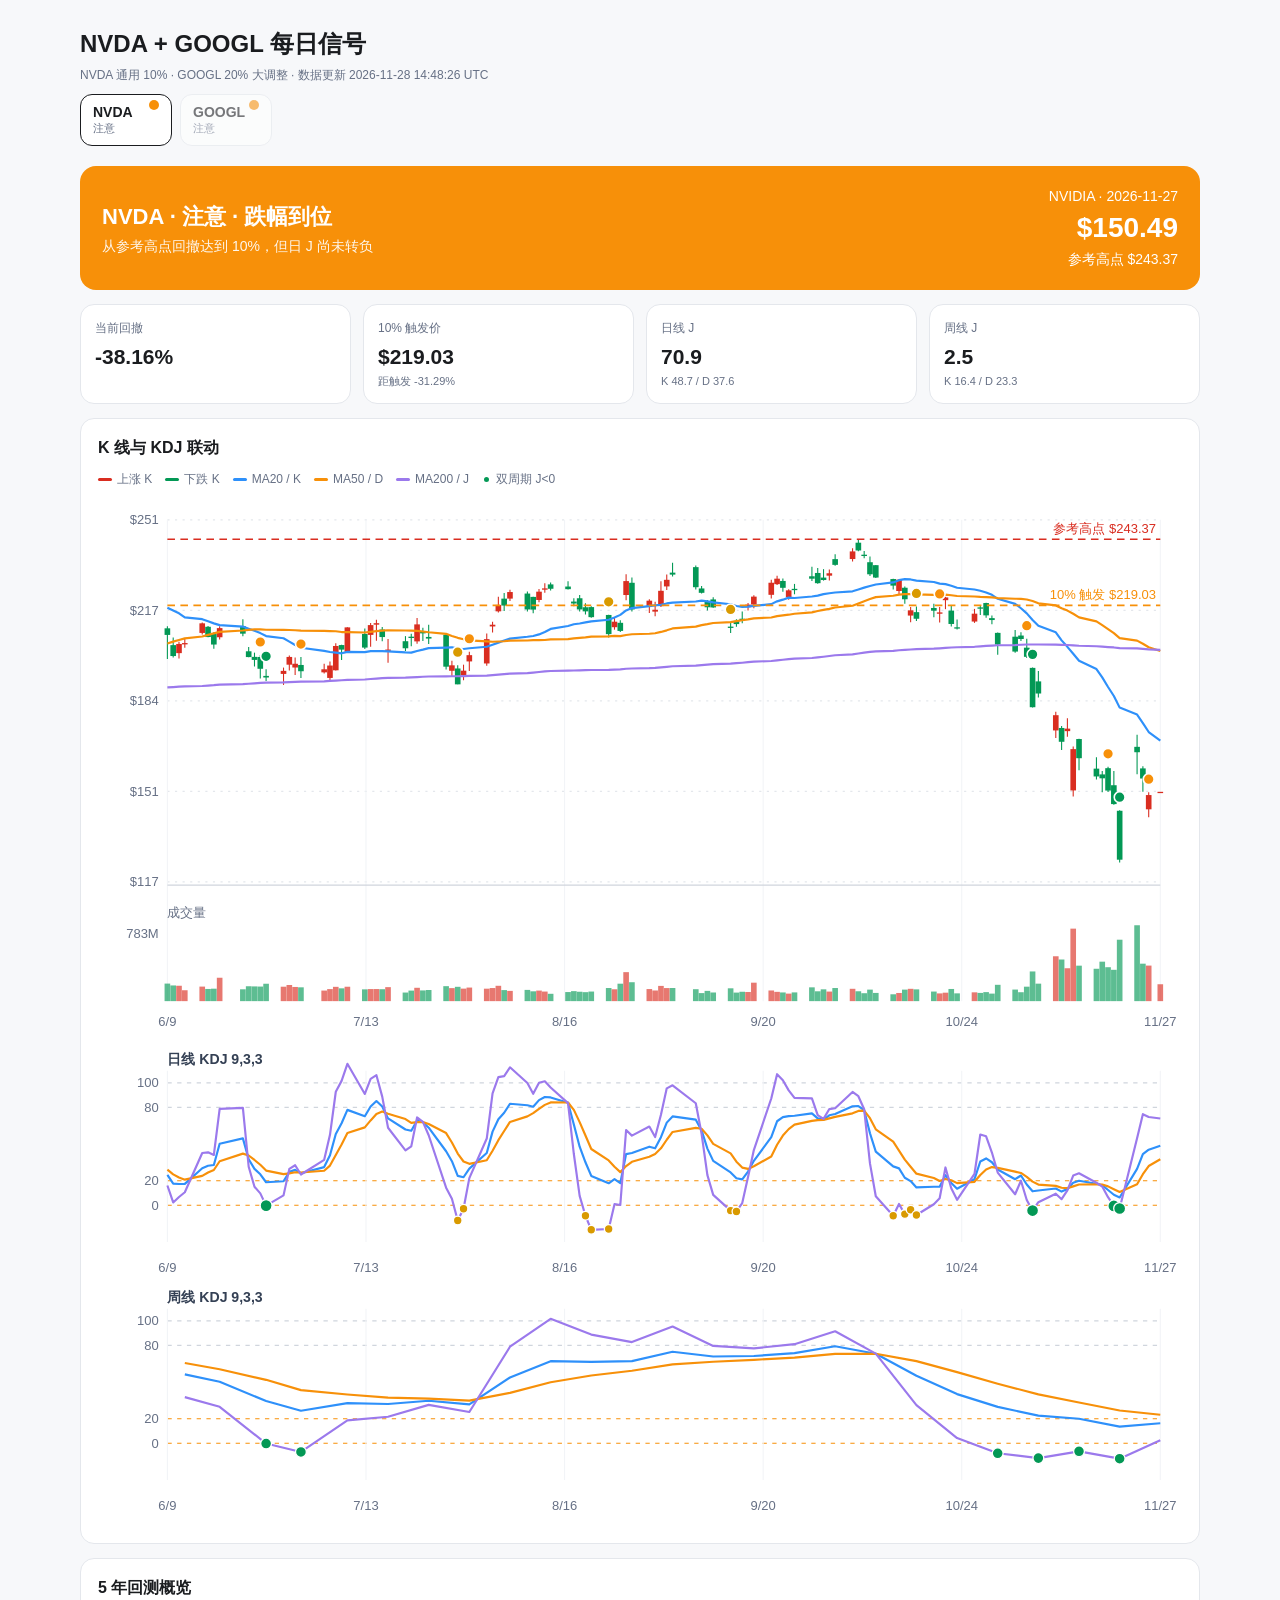
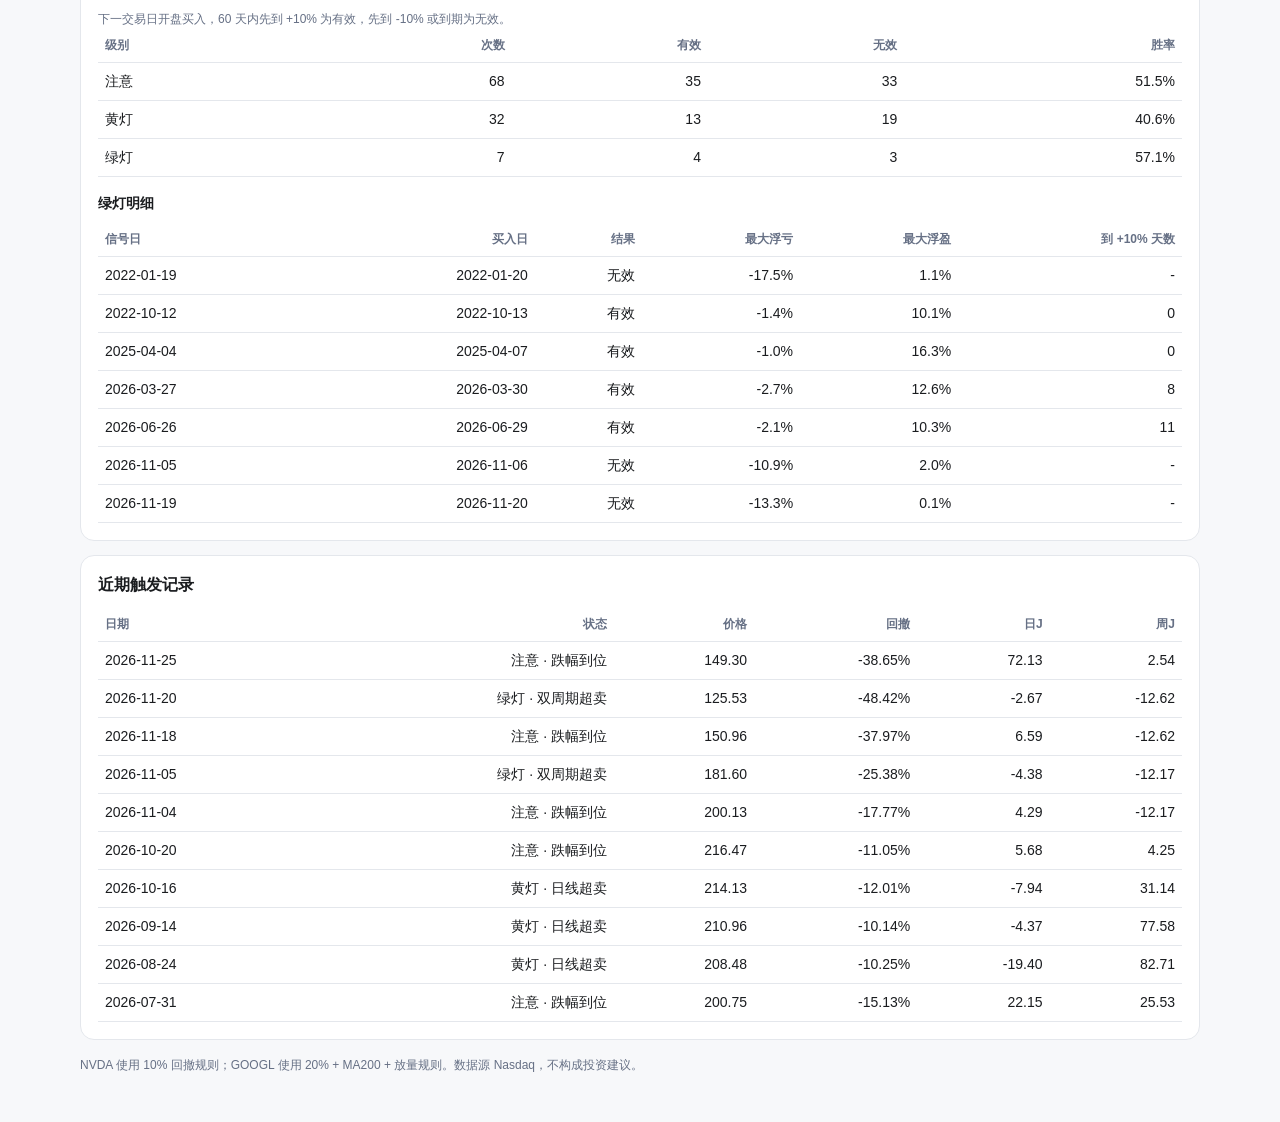
==== commit 78b6acb8: "chore(signal): update NVDA GOOGL dashboard" ====
--- a/signal-dashboard/docs/nvda-googl-dashboard.html
+++ b/signal-dashboard/docs/nvda-googl-dashboard.html
@@ -16,7 +16,7 @@
 .muted{color:var(--muted)}footer{color:var(--muted);font-size:12px;margin-top:16px}
 @media(max-width:760px){body{padding:18px 10px 36px}.grid{grid-template-columns:repeat(2,minmax(0,1fr))}.status{align-items:flex-start;flex-direction:column}.price{text-align:left}.tab{min-width:82px}}
 @media(max-width:480px){.grid{grid-template-columns:1fr}}
-</style></head><body><div class="wrap"><header><h1>NVDA + GOOGL 每日信号</h1><div class="sub">NVDA 通用 10% · GOOGL 20% 大调整 · 数据更新 2026-11-28 10:47:43 UTC</div><div class="tabs"><button type="button" class="tab active" data-symbol="NVDA"><b>NVDA</b><span class="tab-dot" style="background:#f79009"></span><small>注意</small></button><button type="button" class="tab" data-symbol="GOOGL"><b>GOOGL</b><span class="tab-dot" style="background:#f79009"></span><small>注意</small></button></div></header>
+</style></head><body><div class="wrap"><header><h1>NVDA + GOOGL 每日信号</h1><div class="sub">NVDA 通用 10% · GOOGL 20% 大调整 · 数据更新 2026-11-28 14:48:26 UTC</div><div class="tabs"><button type="button" class="tab active" data-symbol="NVDA"><b>NVDA</b><span class="tab-dot" style="background:#f79009"></span><small>注意</small></button><button type="button" class="tab" data-symbol="GOOGL"><b>GOOGL</b><span class="tab-dot" style="background:#f79009"></span><small>注意</small></button></div></header>
 <div class="panel" data-panel="NVDA">
   <div class="status" style="background:#f79009">
     <div><h2>NVDA · 注意 · 跌幅到位</h2><p>从参考高点回撤达到 10%，但日 J 尚未转负</p></div>
